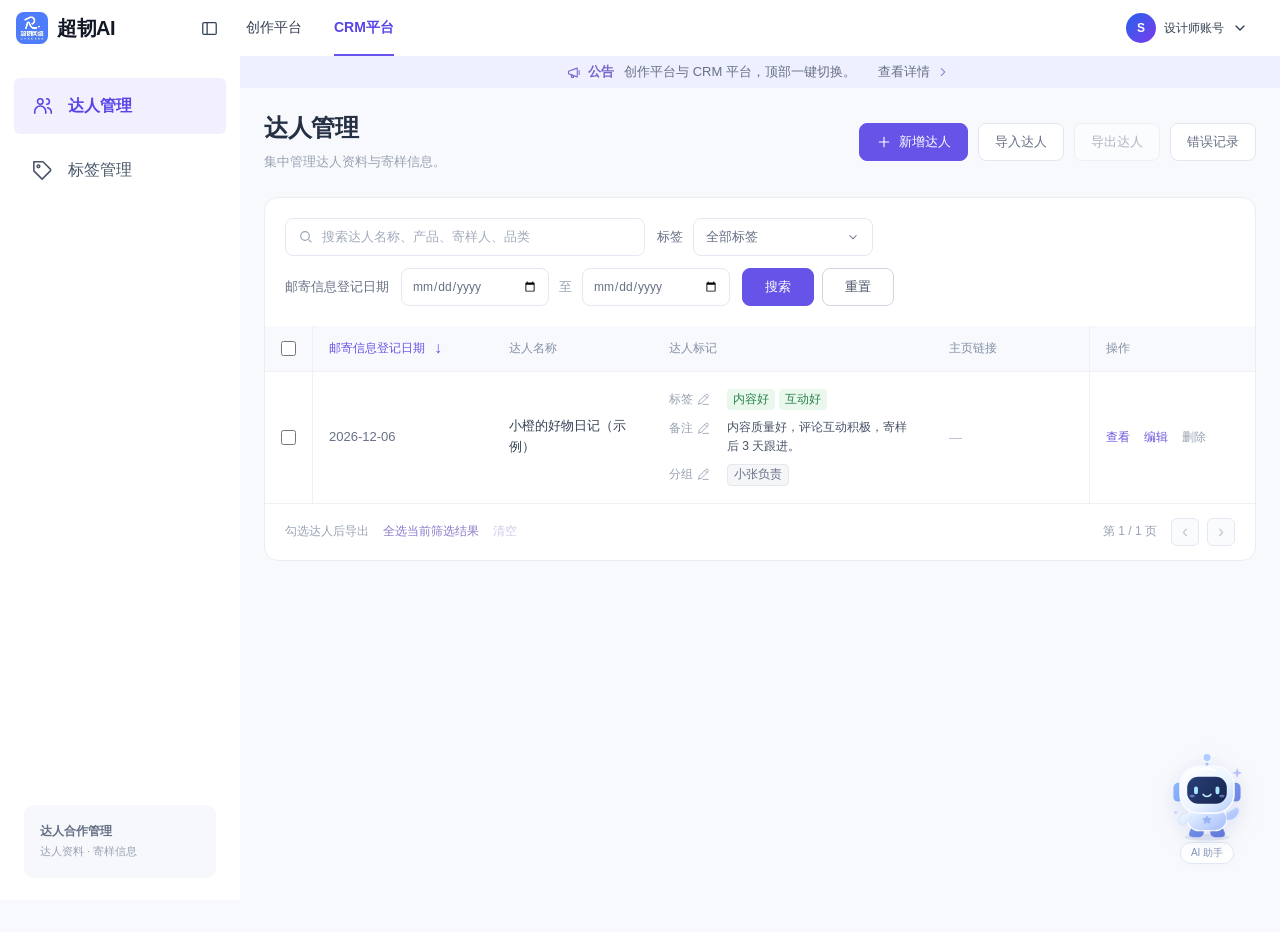
==== index.html @ 3414af30 "feat: add other category to material leaderboards" ====
<!DOCTYPE html>
<html lang="zh-CN">
<head>
  <meta charset="UTF-8" />
  <meta name="viewport" content="width=device-width, initial-scale=1.0" />
  <title>超韧AI - 静态前端演示</title>
  <link rel="stylesheet" href="./video-tools.css?v=ceed74cc23bd" />
  <link rel="stylesheet" href="./platform-preview.css?v=b4634ddb8f99" />
  <style>
    /* =========================
       超韧AI Demo 样式总览
       - 使用 CSS 变量集中管理主题色、间距和阴影
       - 页面采用左侧导航 + 顶部栏 + 内容区的 B 端 SaaS 布局
       - 所有卡片、弹窗、抽屉、表单控件均为原生 HTML/CSS 实现
    ========================= */
    :root {
      --bg: #f7f9ff;
      --panel: #ffffff;
      --panel-soft: #fbfcff;
      --line: #e8ecf5;
      --line-strong: #dbe2f0;
      --text: #111827;
      --muted: #667085;
      --weak: #98a2b3;
      --primary: #4f46e5;
      --primary-2: #7c3aed;
      --primary-3: #2563eb;
      --primary-soft: #eef2ff;
      --primary-wash: #f4f0ff;
      --green: #18a058;
      --green-soft: #eafaf2;
      --orange: #f59e0b;
      --orange-soft: #fff7e8;
      --red: #ef4444;
      --blue-soft: #eff6ff;
      --shadow-sm: 0 6px 18px rgba(16, 24, 40, 0.06);
      --shadow-md: 0 16px 40px rgba(31, 41, 55, 0.12);
      --shadow-lg: 0 24px 70px rgba(15, 23, 42, 0.2);
      --radius-sm: 8px;
      --radius-md: 12px;
      --radius-lg: 16px;
      --sidebar: 260px;
      --topbar: 72px;
    }

    * {
      box-sizing: border-box;
    }

    [hidden] {
      display: none !important;
    }

    html {
      min-height: 100%;
      background: var(--bg);
    }

    body {
      min-height: 100vh;
      margin: 0;
      color: var(--text);
      font-family: -apple-system, BlinkMacSystemFont, "Segoe UI", "PingFang SC", "Hiragino Sans GB", "Microsoft YaHei", Arial, sans-serif;
      letter-spacing: 0;
      background:
        radial-gradient(circle at 38% -10%, rgba(79, 70, 229, 0.12), transparent 28rem),
        radial-gradient(circle at 82% 10%, rgba(37, 99, 235, 0.08), transparent 26rem),
        var(--bg);
    }

    button,
    input,
    textarea,
    select {
      font: inherit;
    }

    button {
      cursor: pointer;
    }

    .app-shell {
      display: grid;
      min-height: 100vh;
      grid-template-columns: var(--sidebar) 1fr;
    }

    /* =========================
       左侧导航
    ========================= */
    .sidebar {
      position: sticky;
      top: 0;
      display: flex;
      flex-direction: column;
      height: 100vh;
      padding: 0 16px 18px;
      border-right: 0;
      background: rgba(255, 255, 255, 0.96);
      backdrop-filter: blur(20px);
      box-shadow: 8px 0 28px rgba(16, 24, 40, 0.025);
      z-index: 20;
    }

    .brand {
      display: flex;
      align-items: center;
      gap: 14px;
      min-height: 88px;
      margin: 0 8px 20px;
      font-size: 28px;
      font-weight: 900;
      color: #121826;
      letter-spacing: -0.5px;
    }

    .brand-mark {
      width: 52px;
      height: 52px;
      flex: 0 0 auto;
      border-radius: 14px;
      object-fit: cover;
      box-shadow: 0 10px 22px rgba(79, 70, 229, 0.22);
    }

    .nav {
      display: grid;
      min-height: 0;
      flex: 1 1 auto;
      align-content: start;
      gap: 8px;
      overflow-y: hidden;
      scrollbar-width: none;
    }

    .nav::-webkit-scrollbar { display: none; }

    .sidebar.settings-expanded .nav { overflow-y: auto; }

    .nav-btn {
      display: flex;
      align-items: center;
      gap: 14px;
      width: 100%;
      min-height: 60px;
      padding: 0 20px;
      border: 0;
      border-radius: 12px;
      color: #253044;
      background: transparent;
      text-align: left;
      font-size: 17px;
      font-weight: 750;
      transition: 0.18s ease;
      outline: 0;
    }

    .nav-btn:focus-visible { box-shadow: inset 4px 0 0 var(--primary), 0 0 0 3px rgba(79, 70, 229, 0.12); }

    .nav-btn:hover {
      color: var(--primary);
      background: rgba(79, 70, 229, 0.07);
    }

    .nav-btn.active {
      color: var(--primary);
      background: linear-gradient(90deg, rgba(79, 70, 229, 0.13), rgba(124, 58, 237, 0.07));
      box-shadow: inset 4px 0 0 var(--primary);
    }

    .nav-icon {
      display: grid;
      width: 26px;
      height: 26px;
      flex: 0 0 auto;
      place-items: center;
      color: currentColor;
    }

    .nav-group {
      display: grid;
      gap: 4px;
    }

    .nav-caret {
      margin-left: auto;
      color: currentColor;
      font-size: 17px;
      transition: transform 0.18s ease;
    }

    .settings-nav-group:not(.open) .nav-caret { transform: rotate(180deg); }

    .sidebar-subnav {
      display: grid;
      gap: 3px;
      max-height: 0;
      padding: 0;
      overflow: hidden;
      opacity: 0;
      transition: max-height 0.22s ease, padding 0.22s ease, opacity 0.18s ease;
    }

    .settings-nav-group.open .sidebar-subnav {
      max-height: 280px;
      padding: 2px 0 4px;
      opacity: 1;
    }

    .sidebar-subnav-btn {
      width: 100%;
      min-height: 48px;
      padding: 0 18px 0 54px;
      border: 0;
      border-radius: 10px;
      color: #344054;
      background: transparent;
      font-size: 15px;
      font-weight: 750;
      text-align: left;
      cursor: pointer;
      transition: color 0.16s ease, background 0.16s ease;
    }

    .sidebar-subnav-btn:hover,
    .sidebar-subnav-btn.active {
      color: #5b4cf0;
      background: linear-gradient(90deg, rgba(79, 70, 229, 0.09), rgba(124, 58, 237, 0.05));
    }

    .sidebar-promo {
      position: relative;
      width: 100%;
      aspect-ratio: 1363 / 1154;
      min-height: 0;
      margin-top: auto;
      margin-bottom: 18px;
      overflow: hidden;
      padding: 0;
      border: 1px solid #e1e5f0;
      border-radius: 18px;
      background: #fff;
      box-shadow: 0 16px 38px rgba(79, 70, 229, 0.1);
    }

    .sidebar-promo img {
      display: block;
      width: 100%;
      height: 100%;
      object-fit: contain;
      object-position: center;
      image-rendering: -webkit-optimize-contrast;
      transform: translateZ(0);
    }

    @media (max-height: 860px) and (min-width: 941px) {
      .sidebar.settings-expanded .sidebar-promo { display: none; }
    }

    .sidebar-promo-title {
      position: relative;
      z-index: 2;
      display: flex;
      align-items: center;
      gap: 9px;
      color: #1d2939;
      font-size: 15px;
    }

    .sidebar-promo-title span {
      color: var(--primary);
      font-size: 20px;
    }

    .sidebar-promo p {
      position: relative;
      z-index: 2;
      margin: 8px 0 0;
      color: #667085;
      font-size: 12px;
    }

    .sidebar-promo-wave,
    .sidebar-promo-wave::before {
      position: absolute;
      left: -18px;
      right: -30px;
      bottom: -34px;
      height: 86px;
      content: "";
      border-radius: 50% 45% 0 0;
      background: linear-gradient(125deg, rgba(124, 58, 237, 0.2), rgba(96, 165, 250, 0.08));
      transform: rotate(-5deg);
    }

    .sidebar-promo-wave::before {
      left: 24px;
      right: -18px;
      bottom: 18px;
      height: 58px;
      background: linear-gradient(125deg, rgba(167, 139, 250, 0.14), rgba(79, 70, 229, 0.04));
      transform: rotate(9deg);
    }

    /* =========================
       顶部栏与全局布局
    ========================= */
    .main {
      min-width: 0;
    }

    .topbar {
      position: sticky;
      top: 0;
      display: flex;
      height: var(--topbar);
      align-items: center;
      justify-content: space-between;
      gap: 20px;
      padding: 0 30px;
      border-bottom: 0;
      background: rgba(255, 255, 255, 0.92);
      backdrop-filter: blur(18px);
      z-index: 15;
    }

    .top-actions {
      display: flex;
      align-items: center;
      gap: 16px;
    }

    .topbar-context {
      display: grid;
      gap: 3px;
    }

    .topbar-context strong {
      color: #101828;
      font-size: 16px;
      font-weight: 850;
    }

    .topbar-context small {
      color: #98a2b3;
      font-size: 12px;
    }

    .icon-btn {
      display: grid;
      width: 40px;
      height: 40px;
      place-items: center;
      border: 1px solid var(--line);
      border-radius: var(--radius-sm);
      color: #344054;
      background: #fff;
      box-shadow: 0 4px 14px rgba(16, 24, 40, 0.04);
    }

    .avatar {
      display: grid;
      width: 42px;
      height: 42px;
      place-items: center;
      border-radius: 50%;
      color: #fff;
      font-weight: 800;
      background: linear-gradient(135deg, var(--primary-3), var(--primary-2));
    }

    .avatar img { width: 100%; height: 100%; border-radius: inherit; object-fit: cover; }

    .user {
      display: flex;
      align-items: center;
      gap: 10px;
      font-weight: 700;
    }

    .user-menu-wrap { position: relative; }

    .user-trigger {
      padding: 4px 8px 4px 4px;
      border: 0;
      border-radius: 12px;
      color: #344054;
      background: transparent;
    }

    .user-trigger:hover,
    .user-trigger[aria-expanded="true"] { background: #f2f4f8; }

    .user-trigger .avatar { font-size: 14px; }

    .user-caret { transition: transform .18s ease; }
    .user-trigger[aria-expanded="true"] .user-caret { transform: rotate(180deg); }

    .user-dropdown {
      position: absolute;
      top: calc(100% + 10px);
      right: 0;
      display: none;
      width: 168px;
      padding: 8px;
      border: 1px solid var(--line);
      border-radius: 12px;
      background: #fff;
      box-shadow: 0 18px 46px rgba(16, 24, 40, .16);
      z-index: 40;
    }

    .user-dropdown.show { display: grid; }

    .user-menu-item {
      display: flex;
      min-height: 40px;
      align-items: center;
      gap: 10px;
      padding: 0 12px;
      border: 0;
      border-radius: 8px;
      color: #344054;
      background: transparent;
      text-align: left;
    }

    .user-menu-item:hover { background: #f5f7fb; }
    .user-menu-item.danger { color: #dc2626; }
    .user-menu-divider { height: 1px; margin: 5px 4px; background: var(--line); }

    .profile-head {
      display: flex;
      align-items: center;
      gap: 16px;
      margin: 22px 0 28px;
      padding: 18px;
      border-radius: 14px;
      background: linear-gradient(135deg, #eef2ff, #f8f5ff);
    }

    .profile-avatar {
      position: relative;
      display: grid;
      width: 68px;
      height: 68px;
      flex: 0 0 auto;
      place-items: center;
      overflow: hidden;
      border-radius: 50%;
      color: #fff;
      background: linear-gradient(135deg, var(--primary-3), var(--primary-2));
      font-size: 22px;
      font-weight: 800;
    }

    .profile-avatar img { width: 100%; height: 100%; object-fit: cover; }
    .profile-head strong { display: block; margin-bottom: 6px; font-size: 18px; }
    .profile-head span { color: var(--muted); font-size: 13px; }

    .profile-section { margin-top: 28px; }
    .profile-section-title { margin: 0 0 14px; font-size: 15px; }
    .profile-form { display: grid; gap: 18px; }
    .profile-field { display: grid; gap: 8px; }
    .profile-field span { color: #344054; font-size: 13px; font-weight: 750; }
    .profile-field input,
    .profile-field select { width: 100%; height: 42px; padding: 0 12px; border: 1px solid var(--line-strong); border-radius: 9px; outline: 0; background: #fff; color: var(--text); font: inherit; }
    .profile-field input:focus,
    .profile-field select:focus { border-color: var(--primary); box-shadow: 0 0 0 3px rgba(79, 70, 229, .1); }
    .profile-field input[readonly] { color: #667085; background: #f6f7f9; cursor: default; }
    .profile-actions { display: flex; gap: 10px; margin-top: 22px; }
    .profile-actions .btn { flex: 1; }

    .security-row {
      display: flex;
      align-items: center;
      justify-content: space-between;
      gap: 16px;
      padding: 14px 0;
      border-top: 1px solid var(--line);
    }

    .security-row strong { display: block; margin-bottom: 4px; font-size: 14px; }
    .security-row span { color: var(--muted); font-size: 12px; }

    .password-form { display: grid; gap: 16px; }
    .password-error { min-height: 18px; margin: 0; color: #dc2626; font-size: 13px; }

    .confirm-copy { margin: 4px 0 0; color: #475467; line-height: 1.7; }

    .account-settings-modal {
      display: grid;
      width: min(760px, 100%);
      min-height: 500px;
      grid-template-columns: 190px minmax(0, 1fr);
      overflow: hidden;
      border-radius: 18px;
      background: #fff;
      box-shadow: var(--shadow-lg);
      animation: popIn .2s ease;
    }

    .account-settings-side {
      padding: 26px 16px;
      border-right: 1px solid var(--line);
      background: #f8f9fc;
    }

    .account-settings-side h2 { margin: 0 10px 24px; font-size: 20px; }

    .account-tab {
      display: flex;
      width: 100%;
      min-height: 44px;
      align-items: center;
      gap: 10px;
      padding: 0 12px;
      border: 0;
      border-radius: 9px;
      color: #475467;
      background: transparent;
      font-weight: 750;
      text-align: left;
    }

    .account-tab + .account-tab { margin-top: 6px; }
    .account-tab:hover { background: #eef1f7; }
    .account-tab.active { color: var(--primary); background: var(--primary-soft); }

    .account-settings-main { min-width: 0; padding: 28px 32px 30px; }
    .account-settings-head { display: flex; align-items: center; justify-content: space-between; gap: 16px; margin-bottom: 26px; }
    .account-settings-head h3 { margin: 0; font-size: 20px; }
    .account-panel { display: none; }
    .account-panel.active { display: block; }
    .account-form { display: grid; max-width: 430px; gap: 20px; }
    .account-form-actions { display: flex; justify-content: flex-end; gap: 10px; margin-top: 30px; }
    .password-success { display: grid; min-height: 280px; place-items: center; text-align: center; }
    .password-success-icon { display: grid; width: 58px; height: 58px; margin: 0 auto 18px; place-items: center; border-radius: 50%; color: #fff; background: #16a34a; font-size: 26px; }
    .password-success h4 { margin: 0 0 10px; font-size: 20px; }
    .password-success p { margin: 0 0 22px; color: var(--muted); }

    @media (max-width: 680px) {
      .account-settings-modal { min-height: 0; grid-template-columns: 1fr; }
      .account-settings-side { display: flex; gap: 8px; padding: 18px 20px; border-right: 0; border-bottom: 1px solid var(--line); }
      .account-settings-side h2 { display: none; }
      .account-tab { justify-content: center; }
      .account-tab + .account-tab { margin-top: 0; }
      .account-settings-main { padding: 24px 20px; }
    }

    .content {
      width: 100%;
      max-width: none;
      margin: 0;
      padding: 24px 28px 32px;
    }

    .page {
      display: none;
      animation: fadeIn 0.22s ease;
    }

    .page.active {
      display: block;
    }

    @keyframes fadeIn {
      from { opacity: 0; transform: translateY(4px); }
      to { opacity: 1; transform: translateY(0); }
    }

    .page-head {
      display: flex;
      align-items: flex-start;
      justify-content: space-between;
      gap: 16px;
      margin-bottom: 16px;
    }

    .page-title {
      margin: 0;
      font-size: 24px;
      font-weight: 850;
      color: #101828;
    }

    .page-desc {
      margin: 8px 0 0;
      color: var(--muted);
      font-size: 14px;
    }

    .toolbar {
      display: flex;
      flex-wrap: wrap;
      align-items: center;
      gap: 12px;
    }

    .agent-head {
      margin-bottom: 20px;
      padding: 22px 28px;
      border: 1px solid #e3e7f0;
      border-radius: 16px;
      background: #fff;
      box-shadow: 0 10px 28px rgba(16, 24, 40, 0.045);
    }

    #page-workflows { padding: 18px 22px 32px; }

    .content.ai-apps-content { padding: 0; }
    #page-ai-apps { padding: 0; background: #fff; }
    .ai-app-workspace { display: grid; grid-template-columns: 182px minmax(300px, 380px) minmax(260px, 1fr); min-height: calc(100vh - var(--topbar)); }
    .ai-app-directory { position: sticky; top: var(--topbar); height: calc(100vh - var(--topbar)); padding: 16px 12px 24px; border-right: 1px solid var(--line); overflow-y: auto; scrollbar-width: thin; scrollbar-color: #e2e5ed transparent; }
    .ai-app-directory-search { display: flex; align-items: center; gap: 6px; padding: 0 10px; min-height: 34px; margin-bottom: 16px; border: 1px solid var(--line); border-radius: 7px; color: var(--weak); background: #fff; }
    .ai-app-directory-search input { width: 100%; min-width: 0; border: 0; outline: 0; background: transparent; color: var(--text); font-size: 12px; }
    .ai-app-directory-search:focus-within { border-color: var(--primary); }
    .ai-app-group + .ai-app-group { margin-top: 14px; }
    .ai-app-group h2 { margin: 0 0 5px; padding: 0 12px; color: #98a2b3; font-size: 12px; line-height: 26px; font-weight: 500; }
    .ai-app-item { display: flex; align-items: center; gap: 9px; width: 100%; min-height: 39px; padding: 9px 11px; border: 0; border-radius: 7px; background: transparent; color: #475467; font-size: 13px; text-align: left; cursor: pointer; }
    .ai-app-item svg { flex: 0 0 auto; width: 18px; height: 18px; }
    .ai-app-item:hover { color: var(--primary); background: #f8f7ff; }
    .ai-app-item.active { color: var(--primary); background: var(--primary-soft); font-weight: 750; }
    .ai-app-item:focus-visible { outline: 2px solid var(--primary); outline-offset: -2px; }
    .ai-app-directory-empty { padding: 12px; color: var(--muted); font-size: 12px; line-height: 1.7; }
    .ai-app-editor { padding: 22px 20px 28px; border-right: 1px solid var(--line); min-width: 0; }
    .ai-app-editor-header { display: flex; align-items: center; justify-content: space-between; gap: 12px; margin-bottom: 10px; }
    .ai-app-editor-name { display: flex; align-items: center; gap: 9px; min-width: 0; }
    .ai-app-editor-name svg { width: 20px; height: 20px; color: var(--primary); flex-shrink: 0; }
    .ai-app-editor-name h2 { margin: 0; color: #344054; font-size: 16px; font-weight: 750; }
    .ai-app-editor-kind { flex-shrink: 0; color: var(--primary); font-size: 11px; }
    .ai-app-editor-description { margin: 0 0 22px; color: var(--muted); font-size: 12px; line-height: 1.7; }
    .ai-app-input-panel { margin-bottom: 14px; border-radius: 9px; background: #f4f6fa; overflow: hidden; }
    .ai-app-input-panel h3 { margin: 0; padding: 12px 14px; border-bottom: 1px solid #fff; color: #475467; font-size: 13px; font-weight: 700; }
    .ai-app-input-panel-body { padding: 14px; }
    .ai-app-input-label { display: block; margin-bottom: 10px; color: #667085; font-size: 12px; }
    .ai-app-upload { display: grid; align-content: center; justify-items: center; gap: 8px; width: 100%; min-height: 172px; padding: 16px; border: 1px dashed #d5dbe6; border-radius: 6px; color: #667085; background: #fff; cursor: pointer; }
    .ai-app-upload:hover, .ai-app-upload.drag-over { border-color: var(--primary); color: var(--primary); background: #faf9ff; }
    .ai-app-upload svg { width: 28px; height: 28px; color: #a1a9b9; }
    .ai-app-upload strong { font-size: 13px; font-weight: 600; }
    .ai-app-upload small { color: var(--weak); font-size: 11px; }
    .ai-app-media { position: relative; display: grid; place-items: center; min-height: 172px; border-radius: 6px; background: #fff; overflow: hidden; }
    .ai-app-media img, .ai-app-media video { display: block; max-width: 100%; width: 100%; height: 210px; object-fit: contain; }
    .ai-app-media audio { width: calc(100% - 24px); margin: 26px 12px; }
    .ai-app-media-remove { position: absolute; top: 7px; right: 7px; display: grid; place-items: center; width: 24px; height: 24px; border: 0; border-radius: 50%; background: rgba(16,24,40,.55); color: #fff; font-size: 17px; cursor: pointer; }
    .ai-app-file-caption { display: flex; align-items: center; justify-content: space-between; gap: 8px; margin: 9px 0 0; color: var(--muted); font-size: 11px; }
    .ai-app-file-caption span { min-width: 0; overflow: hidden; text-overflow: ellipsis; white-space: nowrap; }
    .ai-app-file-caption button { flex-shrink: 0; padding: 0; border: 0; color: var(--primary); background: transparent; font-size: 11px; cursor: pointer; }
    .ai-app-field + .ai-app-field { margin-top: 16px; }
    .ai-app-field-label { display: block; margin-bottom: 9px; color: #667085; font-size: 12px; }
    .ai-app-field select, .ai-app-field textarea { width: 100%; min-width: 0; padding: 10px 11px; border: 1px solid #e1e6ef; border-radius: 6px; background: #fff; color: #344054; font: inherit; font-size: 12px; }
    .ai-app-field textarea { min-height: 108px; resize: vertical; line-height: 1.7; }
    .ai-app-field select:focus, .ai-app-field textarea:focus { outline: 2px solid #e4e0ff; border-color: var(--primary); }
    .ai-app-range { display: flex; align-items: center; gap: 12px; }
    .ai-app-range input[type="range"] { flex: 1; min-width: 0; accent-color: var(--primary); }
    .ai-app-range output { min-width: 48px; padding: 6px 7px; border-radius: 5px; background: #fff; color: #667085; font-size: 12px; text-align: center; }
    .ai-app-generate { display: flex; align-items: center; justify-content: center; gap: 9px; width: 100%; min-height: 44px; margin-top: 18px; border: 0; border-radius: 6px; color: #fff; background: linear-gradient(105deg, #4f46e5, #437de8); font-size: 14px; font-weight: 750; }
    .ai-app-generate:disabled { cursor: not-allowed; }
    .ai-app-generation-note { margin: 10px 0 0; color: var(--weak); font-size: 11px; line-height: 1.6; text-align: center; }
    .ai-app-results { min-width: 0; padding: 22px 24px; }
    .ai-app-results-toolbar { display: flex; align-items: center; justify-content: space-between; gap: 12px; }
    .ai-app-results-toolbar h2 { margin: 0; color: #475467; font-size: 14px; font-weight: 600; }
    .ai-app-results-toolbar select { min-height: 34px; padding: 0 10px; border: 0; border-radius: 6px; color: #667085; background: #f4f6fa; font-size: 12px; }
    .ai-app-results-empty { display: grid; justify-items: center; align-content: start; gap: 16px; min-height: 340px; padding-top: 100px; color: #98a2b3; text-align: center; }
    .ai-app-results-empty svg { width: 76px; height: 76px; }
    .ai-app-results-empty strong { font-size: 13px; font-weight: 500; }
    .ai-app-results-empty p { max-width: 230px; margin: -6px 0 0; color: #b0b7c3; font-size: 12px; line-height: 1.7; }
    @media (max-width: 1200px) {
      .ai-app-workspace { grid-template-columns: 166px minmax(290px, 340px) minmax(200px, 1fr); }
      .ai-app-editor { padding: 20px 16px; }
      .ai-app-results { padding: 20px 16px; }
    }
    @media (max-width: 1050px) {
      .ai-app-workspace { grid-template-columns: 166px minmax(0, 1fr); }
      .ai-app-editor { border-right: 0; }
      .ai-app-results { grid-column: 2; border-top: 1px solid var(--line); }
      .ai-app-directory { grid-row: 1 / 3; }
      .ai-app-results-empty { min-height: 250px; padding-top: 50px; }
    }
    @media (max-width: 640px) {
      .ai-app-workspace { grid-template-columns: 130px minmax(0, 1fr); min-height: calc(100vh - 56px); }
      .ai-app-directory { top: 56px; height: calc(100dvh - 120px); padding: 12px 6px; }
      .ai-app-directory-search { padding: 0 7px; }
      .ai-app-group h2 { padding: 0 9px; }
      .ai-app-item { gap: 6px; padding: 9px 8px; font-size: 12px; }
      .ai-app-item svg { width: 16px; height: 16px; }
      .ai-app-editor, .ai-app-results { padding: 16px 12px; }
      .ai-app-editor-header { align-items: flex-start; }
      .ai-app-editor-name { gap: 6px; }
      .ai-app-editor-name h2 { font-size: 14px; }
      .ai-app-editor-kind { display: none; }
      .ai-app-input-panel-body { padding: 10px; }
      .ai-app-media img, .ai-app-media video { height: 160px; }
      .ai-app-upload { min-height: 145px; padding: 12px 8px; text-align: center; }
      .ai-app-results-toolbar { align-items: flex-start; flex-wrap: wrap; }
    }

    .agent-page-header {
      display: flex;
      align-items: flex-start;
      justify-content: space-between;
      gap: 24px;
      margin-bottom: 24px;
    }

    .agent-page-header h1 {
      margin: 0;
      color: #101828;
      font-size: 28px;
      line-height: 1.2;
      font-weight: 900;
      letter-spacing: -0.5px;
    }

    .agent-page-header p {
      margin: 9px 0 0;
      color: #667085;
      font-size: 15px;
      line-height: 1.55;
    }

    .agent-create-btn {
      min-height: 48px;
      padding: 0 22px;
      border-radius: 10px;
      font-size: 14px;
    }

    .agent-title-row {
      display: flex;
      align-items: center;
      justify-content: space-between;
      gap: 16px;
    }

    .agent-control-row {
      display: flex;
      flex-wrap: nowrap;
      align-items: center;
      justify-content: flex-start;
      gap: 16px;
      min-height: 54px;
    }

    .agent-filter-group {
      display: flex;
      flex-wrap: nowrap;
      align-items: center;
      gap: 18px;
    }

    .agent-filter-item {
      display: flex;
      align-items: center;
      gap: 8px;
      color: #344054;
      font-size: 13px;
      font-weight: 800;
      white-space: nowrap;
    }

    .agent-control-actions {
      display: flex;
      flex: 0 1 auto;
      align-items: center;
      justify-content: flex-start;
      gap: 10px;
      min-width: 0;
    }

    .agent-search {
      position: relative;
      width: min(320px, 100%);
    }

    .agent-search svg {
      position: absolute;
      left: 12px;
      top: 50%;
      color: var(--weak);
      transform: translateY(-50%);
      pointer-events: none;
    }

    .agent-search .field {
      padding-left: 40px;
    }

    .agent-control-actions > .btn { min-height: 42px; }

    .agent-search-button {
      flex: 0 0 auto;
      min-width: 78px;
      color: var(--primary);
      border-color: #d9d6fe;
      background: #f7f5ff;
      box-shadow: none;
      white-space: nowrap;
    }

    .agent-filter-select {
      width: 172px;
      height: 44px;
      padding: 0 36px 0 12px;
      border: 1px solid var(--line-strong);
      border-radius: 10px;
      color: #344054;
      background: #fff;
      font-size: 13px;
      font-weight: 700;
      outline: 0;
    }

    .btn {
      display: inline-flex;
      align-items: center;
      justify-content: center;
      gap: 8px;
      min-height: 38px;
      padding: 0 14px;
      border: 1px solid var(--line-strong);
      border-radius: var(--radius-sm);
      color: #253044;
      background: #fff;
      font-weight: 750;
      box-shadow: 0 4px 14px rgba(16, 24, 40, 0.04);
      transition: 0.18s ease;
    }

    .btn:hover {
      transform: translateY(-1px);
      box-shadow: var(--shadow-sm);
    }

    .btn-primary {
      border-color: transparent;
      color: #fff;
      background: linear-gradient(135deg, var(--primary-3), var(--primary-2));
      box-shadow: 0 10px 22px rgba(79, 70, 229, 0.25);
    }

    .generate-strong {
      min-height: 48px;
      border-radius: 14px;
      color: #b7ff3d;
      background: #060a24;
      box-shadow: 0 14px 28px rgba(6, 10, 36, 0.22);
    }

    .btn-ghost {
      color: var(--primary);
      border-color: rgba(79, 70, 229, 0.28);
      background: #fff;
    }

    .btn-soft {
      color: var(--primary);
      border-color: transparent;
      background: var(--primary-soft);
    }

    .btn-danger {
      color: var(--red);
      border-color: #fee2e2;
      background: #fff7f7;
    }

    .field,
    .select,
    .textarea {
      width: 100%;
      border: 1px solid var(--line-strong);
      border-radius: var(--radius-sm);
      color: #1f2937;
      background: #fff;
      outline: 0;
      transition: 0.18s ease;
    }

    .field,
    .select {
      height: 42px;
      padding: 0 12px;
    }

    .textarea {
      min-height: 118px;
      padding: 13px 14px;
      resize: vertical;
      line-height: 1.6;
    }

    .field:focus,
    .select:focus,
    .textarea:focus {
      border-color: rgba(79, 70, 229, 0.65);
      box-shadow: 0 0 0 4px rgba(79, 70, 229, 0.1);
    }

    .label {
      display: block;
      margin-bottom: 8px;
      color: #344054;
      font-size: 14px;
      font-weight: 760;
    }

    .hint {
      color: var(--weak);
      font-size: 12px;
    }

    .section-card {
      border: 1px solid var(--line);
      border-radius: var(--radius-md);
      background: rgba(255, 255, 255, 0.88);
      box-shadow: var(--shadow-sm);
    }

    /* =========================
       灵感
    ========================= */
    #page-home {
      min-height: calc(100vh - var(--topbar) - 56px);
      margin-left: -4px;
    }

    .inspiration-page { max-width: none; margin: 0; }
    .inspiration-toolbar { position: relative; display: flex; align-items: center; gap: 8px; min-height: 54px; margin: -8px 0 0; padding: 7px 0; background: transparent; z-index: 8; }
    .inspiration-filter-tab { display: inline-flex; height: 40px; align-items: center; padding: 0 14px; border: 0; border-radius: 8px; color: #667085; background: transparent; outline: 0; font-size: 14px; font-weight: 650; white-space: nowrap; }
    .inspiration-filter-tab:hover,
    .inspiration-filter-tab.active,
    .inspiration-category-trigger[aria-expanded="true"] { color: #182230; background: #e9eaec; }
    .inspiration-filter-tab:focus-visible { box-shadow: 0 0 0 2px rgba(102, 112, 133, .18); }
    .inspiration-dropdown-trigger { gap: 8px; }
    .inspiration-dropdown-trigger::after { width: 7px; height: 7px; margin-top: -4px; border-right: 1.5px solid currentColor; border-bottom: 1.5px solid currentColor; content: ""; transform: rotate(45deg); transition: transform .16s ease; }
    .inspiration-dropdown-trigger[aria-expanded="true"]::after { margin-top: 4px; transform: rotate(225deg); }
    .inspiration-media-switch { position: relative; display: grid; grid-template-columns: repeat(2, 58px); height: 38px; padding: 3px; border: 1px solid #e0e4ea; border-radius: 9px; background: #f0f2f5; }
    .inspiration-media-switch::before { position: absolute; top: 3px; left: 3px; width: 58px; height: 30px; border-radius: 6px; background: #fff; box-shadow: 0 1px 4px rgba(16, 24, 40, .12); content: ""; transition: transform .2s ease; }
    .inspiration-media-switch[data-kind="video"]::before { transform: translateX(58px); }
    .inspiration-media-option { position: relative; z-index: 1; display: grid; min-width: 58px; place-items: center; padding: 0 12px; border: 0; border-radius: 6px; color: #7b8493; background: transparent; font-size: 13px; font-weight: 650; cursor: pointer; transition: color .16s ease; }
    .inspiration-media-option:hover { color: #344054; }
    .inspiration-media-option.active { color: #182230; }
    .inspiration-media-option:focus-visible { outline: 2px solid rgba(102, 112, 133, .3); outline-offset: -2px; }
    .inspiration-search { position: relative; width: min(312px, 32vw); margin-left: 14px; }
    .inspiration-search::before { position: absolute; top: 12px; left: 13px; width: 10px; height: 10px; border: 1.5px solid #8b95a7; border-radius: 50%; content: ""; pointer-events: none; }
    .inspiration-search::after { position: absolute; top: 22px; left: 23px; width: 6px; height: 1.5px; background: #8b95a7; content: ""; pointer-events: none; transform: rotate(45deg); transform-origin: left center; }
    .inspiration-search input { width: 100%; height: 38px; padding: 0 38px; border: 1px solid #dfe4eb; border-radius: 7px; color: #344054; background: #fff; outline: 0; font-size: 13px; }
    .inspiration-search input:focus { border-color: #a8b0bd; box-shadow: 0 0 0 3px rgba(52, 64, 84, .07); }
    .inspiration-search-clear { position: absolute; top: 7px; right: 7px; display: none; width: 24px; height: 24px; place-items: center; border: 0; border-radius: 5px; color: #7a8495; background: #f1f3f6; font-size: 16px; line-height: 1; }
    .inspiration-search.has-value .inspiration-search-clear { display: grid; }

    .inspiration-category-panel { display: none; margin: 0 0 14px; padding: 12px 0 14px; border-bottom: 1px solid #e5e8ee; }
    .inspiration-category-panel.open { display: block; animation: inspiration-panel-in .18s ease; }
    @keyframes inspiration-panel-in { from { opacity: 0; transform: translateY(-4px); } to { opacity: 1; transform: translateY(0); } }
    .inspiration-category-list { display: flex; flex-wrap: wrap; gap: 10px; }
    .inspiration-category-item { display: grid; width: 92px; min-height: 88px; place-items: center; align-content: center; gap: 7px; padding: 8px 5px; border: 1px solid transparent; border-radius: 7px; color: #667085; background: transparent; font-size: 12px; }
    .inspiration-category-item:hover { color: #344054; background: #f0f2f5; }
    .inspiration-category-item.active { color: #182230; border-color: #d9dee7; background: #fff; box-shadow: 0 5px 15px rgba(16, 24, 40, .06); font-weight: 760; }
    .inspiration-category-logo { display: block; width: 46px; height: 46px; overflow: hidden; border: 1px solid rgba(16, 24, 40, .08); border-radius: 50%; background: #eef1f4; object-fit: cover; }
    .inspiration-category-logo.all { position: relative; display: grid; grid-template-columns: repeat(2, 1fr); gap: 2px; padding: 8px; background: #fff; }
    .inspiration-category-logo.all i { display: block; border-radius: 3px; }
    .inspiration-category-logo.all i:nth-child(1) { background: #8ddcc5; }
    .inspiration-category-logo.all i:nth-child(2) { background: #ffca6d; }
    .inspiration-category-logo.all i:nth-child(3) { background: #8fb7f4; }
    .inspiration-category-logo.all i:nth-child(4) { background: #ef9baa; }

    .inspiration-waterfall { columns: 5 220px; column-gap: 12px; }
    .inspiration-card { position: relative; break-inside: avoid; overflow: hidden; margin: 0 0 12px; border-radius: 7px; background: #e9edf2; }
    .inspiration-card img { display: block; width: 100%; aspect-ratio: var(--inspiration-ratio, 4 / 5); object-fit: cover; transition: transform .24s ease; }
    .inspiration-card:hover img { transform: scale(1.018); }
    .inspiration-card-overlay { position: absolute; inset: auto 0 0; display: flex; min-height: 84px; align-items: flex-end; justify-content: space-between; gap: 10px; padding: 28px 11px 10px; color: #fff; background: linear-gradient(180deg, transparent, rgba(10, 15, 25, .76)); opacity: 0; transition: opacity .18s ease; pointer-events: none; }
    .inspiration-card:hover .inspiration-card-overlay,
    .inspiration-card:focus-within .inspiration-card-overlay { opacity: 1; }
    .inspiration-card-copy { min-width: 0; }
    .inspiration-card-copy strong { display: block; overflow: hidden; font-size: 12px; text-overflow: ellipsis; white-space: nowrap; }
    .inspiration-card-copy span { display: block; overflow: hidden; margin-top: 3px; color: rgba(255, 255, 255, .76); font-size: 10px; text-overflow: ellipsis; white-space: nowrap; }
    .inspiration-card-tools { position: absolute; inset: 0; z-index: 2; pointer-events: none; }
    .inspiration-card-tool { position: absolute; right: 9px; display: grid; width: 36px; height: 36px; place-items: center; padding: 0; border: 0; border-radius: 0; color: #fff; background: transparent; box-shadow: none; font-weight: 700; line-height: 1; text-shadow: 0 1px 5px rgba(16, 24, 40, .78); pointer-events: auto; transition: color .16s ease, transform .16s ease; }
    .inspiration-card-tool:hover { color: #fff; background: transparent; transform: scale(1.06); }
    .inspiration-card-download { bottom: 9px; font-size: 17px; }
    .inspiration-card-favorite { top: 9px; display: inline-flex; width: auto; min-width: 56px; gap: 4px; padding: 0 7px; font-size: 26px; }
    .inspiration-card-favorite-count { color: #fff; font-size: 9px; font-weight: 800; line-height: 1; text-shadow: 0 1px 3px rgba(16, 24, 40, .72); }
    .inspiration-card-favorite i { font-style: normal; font-weight: 400; }
    .inspiration-card-favorite:hover { color: #fff; background: transparent; }
    .inspiration-card-favorite.active { color: #ff7188; background: transparent; }
    .inspiration-empty { display: grid; min-height: 320px; place-items: center; color: #98a2b3; font-size: 13px; text-align: center; }

    @media (max-width: 940px) {
      #page-home { margin-left: 0; }
      .inspiration-waterfall { columns: 3 190px; }
    }

    @media (max-width: 640px) {
      #page-home { margin-left: 0; }
      .inspiration-toolbar { top: 0; flex-wrap: wrap; }
      .inspiration-search { width: 100%; margin-left: 0; order: 3; }
      .inspiration-category-list { display: grid; grid-template-columns: repeat(4, minmax(0, 1fr)); }
      .inspiration-category-item { width: 100%; }
      .inspiration-waterfall { columns: 2 140px; column-gap: 8px; }
      .inspiration-card { margin-bottom: 8px; }
      .inspiration-card-overlay { opacity: 1; }
    }

    .hero {
      position: relative;
      display: grid;
      min-height: 118px;
      grid-template-columns: 1fr auto;
      align-items: center;
      gap: 18px;
      overflow: hidden;
      padding: 20px 24px;
      border: 1px solid #cfe0ff;
      border-radius: var(--radius-md);
      background:
        linear-gradient(100deg, #ffffff 0%, #edf5ff 58%, #f6f2ff 100%);
      box-shadow: var(--shadow-sm);
    }

    .hero::after {
      position: absolute;
      inset: 0;
      content: "";
      background:
        linear-gradient(120deg, transparent 0 46%, rgba(37, 99, 235, 0.08) 46% 49%, transparent 49% 100%),
        radial-gradient(circle at 70% 42%, rgba(37, 99, 235, 0.22), transparent 130px);
      pointer-events: none;
    }

    .hero-copy {
      position: relative;
      z-index: 1;
    }

    .hero h1 {
      margin: 0 0 8px;
      font-size: 27px;
      line-height: 1.18;
    }

    .hero p {
      margin: 0;
      color: #344054;
      font-size: 15px;
    }

    .hero-ai {
      position: absolute;
      top: 18px;
      left: 50%;
      width: 220px;
      height: 106px;
      border-radius: 28px;
      opacity: 0.9;
      transform: translateX(-2%);
      background:
        linear-gradient(135deg, rgba(37, 99, 235, 0.18), rgba(124, 58, 237, 0.16)),
        repeating-linear-gradient(90deg, rgba(79, 70, 229, 0.14) 0 2px, transparent 2px 24px);
      box-shadow: inset 0 0 0 1px rgba(37, 99, 235, 0.12);
    }

    .hero-ai::before {
      position: absolute;
      inset: 22px 58px;
      display: grid;
      place-items: center;
      content: "AI";
      border-radius: 14px;
      color: #fff;
      font-size: 26px;
      font-weight: 900;
      background: linear-gradient(135deg, var(--primary-3), var(--primary-2));
      box-shadow: 0 18px 30px rgba(37, 99, 235, 0.22);
    }

    .stat-grid {
      display: grid;
      grid-template-columns: repeat(4, minmax(0, 1fr));
      gap: 14px;
      margin: 14px 0;
    }

    .stat-card {
      display: flex;
      align-items: center;
      gap: 14px;
      padding: 16px;
    }

    .stat-icon {
      display: grid;
      width: 48px;
      height: 48px;
      place-items: center;
      border-radius: 50%;
      color: #fff;
      background: linear-gradient(135deg, var(--primary-3), var(--primary-2));
      box-shadow: 0 12px 24px rgba(79, 70, 229, 0.24);
    }

    .stat-card:nth-child(2) .stat-icon { background: linear-gradient(135deg, #10b981, #38bdf8); }
    .stat-card:nth-child(3) .stat-icon { background: linear-gradient(135deg, #f59e0b, #fb7185); }
    .stat-card:nth-child(4) .stat-icon { background: linear-gradient(135deg, #6366f1, #8b5cf6); }

    .stat-label {
      color: var(--muted);
      font-size: 15px;
    }

    .stat-value {
      margin-top: 3px;
      font-size: 25px;
      font-weight: 850;
    }

    .home-overview {
      display: grid;
      grid-template-columns: 1fr;
      gap: 14px;
    }

    .home-panel {
      padding: 16px;
    }

    .panel-head {
      display: flex;
      align-items: center;
      justify-content: space-between;
      gap: 12px;
      margin-bottom: 12px;
    }

    .panel-title {
      margin: 0;
      font-size: 18px;
      font-weight: 850;
    }

    .quick-grid {
      display: grid;
      grid-template-columns: repeat(auto-fit, minmax(180px, 1fr));
      gap: 12px;
    }

    .quick-card {
      display: grid;
      min-height: 94px;
      align-content: center;
      justify-items: center;
      gap: 10px;
      padding: 14px;
      border: 1px solid var(--line);
      border-radius: var(--radius-md);
      background: linear-gradient(180deg, #fff, #f9fbff);
      color: #101828;
      text-align: center;
      font-weight: 800;
      transition: 0.18s ease;
    }

    .quick-card:hover {
      border-color: rgba(79, 70, 229, 0.35);
      transform: translateY(-2px);
      box-shadow: var(--shadow-sm);
    }

    .quick-icon {
      display: grid;
      width: 48px;
      height: 48px;
      place-items: center;
      border-radius: 12px;
      color: #fff;
      background: linear-gradient(135deg, #3b82f6, #8b5cf6);
    }

    .table {
      width: 100%;
      border-collapse: collapse;
      overflow: hidden;
      font-size: 14px;
    }

    .table th {
      color: var(--muted);
      background: #f8fafc;
      text-align: left;
      font-weight: 760;
    }

    .table th,
    .table td {
      padding: 14px 16px;
      border-bottom: 1px solid var(--line);
      white-space: nowrap;
    }

    .status {
      display: inline-flex;
      align-items: center;
      min-height: 26px;
      padding: 0 10px;
      border-radius: 999px;
      color: var(--green);
      background: var(--green-soft);
      font-weight: 750;
    }

    .status.warn {
      color: #c2410c;
      background: #fff3e6;
    }

    .material-mini-grid {
      display: grid;
      grid-template-columns: repeat(2, minmax(0, 1fr));
      gap: 10px;
    }

    .mini-thumb {
      position: relative;
      overflow: hidden;
      min-height: 132px;
      border-radius: var(--radius-sm);
      background: linear-gradient(135deg, #e0f2fe, #f5d0fe);
    }

    .mini-thumb::before {
      position: absolute;
      inset: 20px;
      content: "";
      border-radius: 18px;
      background: rgba(255, 255, 255, 0.68);
      box-shadow: inset 0 0 0 1px rgba(255, 255, 255, 0.9);
    }

    .mini-thumb.bag::after,
    .mini-thumb.bottle::after,
    .mini-thumb.room::after,
    .mini-thumb.cup::after {
      position: absolute;
      left: 50%;
      top: 50%;
      content: "";
      transform: translate(-50%, -45%);
      box-shadow: 0 16px 26px rgba(16, 24, 40, 0.12);
    }

    .mini-thumb.bag::after {
      width: 72px;
      height: 54px;
      border-radius: 14px 14px 18px 18px;
      background: linear-gradient(135deg, #fff7ed, #d6b48d);
      border: 4px solid rgba(146, 97, 46, 0.18);
    }

    .mini-thumb.bottle::after {
      width: 34px;
      height: 86px;
      border-radius: 16px 16px 10px 10px;
      background: linear-gradient(90deg, #fff, #fdebd2 50%, #f9fafb);
      border-top: 14px solid #c08457;
    }

    .mini-thumb.room::after {
      width: 102px;
      height: 58px;
      border-radius: 14px;
      background: linear-gradient(135deg, #f4f1ea, #d7c5ad);
    }

    .mini-thumb.cup::after {
      width: 48px;
      height: 72px;
      border-radius: 12px 12px 20px 20px;
      background: linear-gradient(135deg, #fff, #d8b58c);
    }

    .thumb-tag {
      position: absolute;
      top: 10px;
      left: 10px;
      padding: 4px 8px;
      border-radius: 999px;
      color: #fff;
      background: rgba(17, 24, 39, 0.7);
      font-size: 12px;
      font-weight: 750;
      z-index: 2;
    }

    .tips {
      display: grid;
      gap: 8px;
      color: #344054;
      line-height: 1.7;
    }

    .tips li::marker {
      color: var(--primary);
    }

    /* =========================
       Agent 列表与弹窗
    ========================= */
    .tabs {
      display: flex;
      gap: 28px;
      border-bottom: 1px solid var(--line);
      margin-bottom: 18px;
    }

    .tab {
      position: relative;
      padding: 14px 0;
      border: 0;
      color: #344054;
      background: transparent;
      font-weight: 800;
    }

    .tab.active {
      color: var(--primary);
    }

    .tab.active::after {
      position: absolute;
      left: 0;
      right: 0;
      bottom: -1px;
      height: 3px;
      content: "";
      border-radius: 999px;
      background: var(--primary);
    }

    .workflow-list {
      overflow-x: auto;
      overflow-y: hidden;
      border: 1px solid #e4e7ee;
      border-radius: 14px;
      background: #fff;
      box-shadow: 0 10px 28px rgba(16, 24, 40, 0.045);
    }

    .workflow-table-head {
      display: grid;
      grid-template-columns: minmax(210px, 1.1fr) minmax(220px, 1.5fr) 64px 124px 150px;
      align-items: center;
      gap: 16px;
      min-height: 54px;
      padding: 0 22px;
      border-bottom: 1px solid #e8ebf1;
      color: #667085;
      background: #f8f9fb;
      font-size: 13px;
      font-weight: 800;
      text-align: left;
    }

    .workflow-table-head > span { justify-self: start; }

    .workflow-table-head > :nth-child(3),
    .workflow-table-head > :nth-child(4) { justify-self: center; }

    .workflow-table-head > :nth-child(5) { justify-self: end; }

    .workflow-row {
      display: grid;
      grid-template-columns: minmax(210px, 1.1fr) minmax(220px, 1.5fr) 64px 124px 150px;
      align-items: center;
      gap: 16px;
      min-height: 88px;
      padding: 16px 22px;
      border-bottom: 1px solid #edf0f4;
      cursor: pointer;
      transition: background 0.16s ease, box-shadow 0.16s ease;
    }

    .workflow-row:hover {
      background: #fafaff;
      box-shadow: inset 4px 0 0 #7567f5;
    }

    .workflow-row:focus-visible {
      outline: 2px solid rgba(79, 70, 229, 0.55);
      outline-offset: -2px;
    }

    .workflow-row > :nth-child(3),
    .workflow-row > :nth-child(4) {
      justify-self: center;
      text-align: center;
    }

    .workflow-row > :nth-child(1),
    .workflow-row > :nth-child(2) {
      justify-self: start;
      text-align: left;
    }

    .workflow-row .row-actions {
      justify-self: end;
      justify-content: flex-end;
    }

    .workflow-row:last-child {
      border-bottom: 0;
    }

    .workflow-icon {
      display: grid;
      width: 48px;
      height: 48px;
      place-items: center;
      border-radius: 10px;
      color: #fff;
      background: linear-gradient(135deg, #2563eb, #7c3aed);
    }

    .workflow-icon.video {
      background: linear-gradient(135deg, #14b8a6, #34d399);
    }

    .workflow-name {
      display: flex;
      align-items: center;
      gap: 8px;
      margin-bottom: 5px;
      color: #1d2939;
      font-size: 14px;
      font-weight: 850;
    }

    .workflow-primary {
      display: grid;
      grid-template-columns: 48px minmax(0, 1fr);
      align-items: center;
      gap: 12px;
      min-width: 0;
      width: 100%;
      text-align: left;
    }

    .workflow-desc {
      width: 100%;
      overflow: hidden;
      color: #667085;
      font-size: 13px;
      line-height: 1.55;
      text-overflow: ellipsis;
      text-align: left;
      white-space: nowrap;
    }

    .tag {
      display: inline-flex;
      align-items: center;
      min-height: 22px;
      padding: 0 8px;
      border-radius: 6px;
      color: var(--primary);
      background: var(--primary-soft);
      font-size: 12px;
      font-weight: 800;
    }

    .tag.green {
      color: #047857;
      background: #dcfce7;
    }

    .muted {
      color: var(--muted);
      font-size: 13px;
    }

    .row-actions {
      display: flex;
      flex-wrap: wrap;
      gap: 14px;
      justify-content: flex-start;
    }

    .link-btn {
      padding: 4px 0;
      border: 0;
      color: #344054;
      background: transparent;
      font-size: 13px;
      font-weight: 750;
    }

    .link-btn:hover {
      color: var(--primary);
    }

    .link-btn.delete {
      color: #dc2626;
    }

    .link-btn.delete:hover {
      color: #b91c1c;
    }

    .agent-pagination {
      display: flex;
      flex-wrap: wrap;
      align-items: center;
      justify-content: space-between;
      gap: 12px;
      min-height: 64px;
      padding: 10px 28px;
      border-top: 1px solid #e8ebf1;
      background: #fafbfc;
    }

    .agent-pagination-info,
    .agent-pagination-pages,
    .agent-pagination-controls {
      display: flex;
      align-items: center;
      gap: 8px;
    }

    .agent-pagination-controls {
      justify-content: flex-end;
      color: #667085;
      font-size: 13px;
    }

    .agent-pagination-info {
      color: #667085;
      font-size: 13px;
    }

    .agent-page-size,
    .agent-page-jump {
      height: 32px;
      padding: 0 28px 0 10px;
      border: 1px solid var(--line-strong);
      border-radius: 8px;
      color: #344054;
      background: #fff;
      font-weight: 750;
      outline: 0;
    }

    .agent-page-jump-wrap {
      display: inline-flex;
      align-items: center;
      gap: 6px;
      white-space: nowrap;
    }

    .agent-page-jump { min-width: 66px; }

    .agent-page-btn {
      display: grid;
      min-width: 32px;
      height: 32px;
      padding: 0 10px;
      place-items: center;
      border: 1px solid var(--line-strong);
      border-radius: 8px;
      color: #475467;
      background: #fff;
      font-weight: 800;
      transition: 0.18s ease;
    }

    .agent-page-btn:hover:not(:disabled),
    .agent-page-btn.active {
      border-color: var(--primary);
      color: var(--primary);
      background: #f5f3ff;
    }

    .agent-page-btn:disabled {
      cursor: not-allowed;
      opacity: 0.42;
    }

    .agent-page-ellipsis {
      min-width: 22px;
      color: #98a2b3;
      text-align: center;
    }

    .modal-mask {
      position: fixed;
      inset: 0;
      display: none;
      place-items: center;
      padding: 24px;
      background: rgba(15, 23, 42, 0.48);
      backdrop-filter: blur(4px);
      z-index: 60;
    }

    .modal-mask.show {
      display: grid;
    }

    .image-preview-mask {
      z-index: 100;
      padding: 28px;
      background: rgba(8, 15, 28, 0.88);
      backdrop-filter: blur(8px);
    }

    .image-preview-dialog {
      position: relative;
      display: grid;
      width: min(1200px, 94vw);
      height: min(860px, 90vh);
      place-items: center;
      overflow: hidden;
      border-radius: 10px;
      animation: popIn 0.2s ease;
    }

    .image-preview-stage {
      position: relative;
      display: grid;
      width: 100%;
      height: 100%;
      min-width: 0;
      min-height: 0;
      place-items: center;
    }

    .image-preview-stage img {
      display: block;
      width: 100%;
      height: 100%;
      border-radius: 8px;
      object-fit: contain;
    }

    .image-preview-mask.inspiration-mode {
      background: #f4f5f7;
      backdrop-filter: none;
    }

    .image-preview-dialog.has-details {
      width: min(1500px, 96vw);
      height: min(900px, 92vh);
      grid-template-columns: minmax(0, 1fr) 380px;
      place-items: stretch;
      overflow: visible;
      border: 1px solid #e1e5eb;
      background: #eef1f4;
      box-shadow: 0 24px 70px rgba(16, 24, 40, .14);
    }

    .image-preview-dialog.has-details .image-preview-stage { overflow: hidden; padding: 22px; border-radius: 10px 0 0 10px; }
    .image-preview-dialog.has-details .image-preview-stage img { border-radius: 7px; }
    .image-preview-nav { position: absolute; z-index: 3; top: 50%; display: grid; width: 54px; height: 54px; place-items: center; padding: 0; border: 0; border-radius: 50%; color: #fff; background: #5d52e8; box-shadow: 0 10px 24px rgba(64,55,183,.34); font-size: 38px; font-weight: 500; line-height: .8; cursor: pointer; transform: translateY(-50%); }
    .image-preview-nav:hover { background: #493ed0; box-shadow: 0 12px 28px rgba(64,55,183,.44); }
    .image-preview-nav:focus-visible { outline: 4px solid rgba(93,82,232,.22); outline-offset: 4px; }
    .image-preview-nav.previous { left: 26px; }
    .image-preview-nav.next { right: 26px; }
    .image-preview-details { min-width: 0; padding: 24px 25px 30px; overflow-y: auto; border-left: 1px solid #e2e6ec; border-radius: 0 10px 10px 0; background: #fff; }
    .image-preview-profile { display: flex; align-items: center; gap: 10px; }
    .image-preview-avatar { display: grid; width: 34px; height: 34px; flex: 0 0 auto; place-items: center; border-radius: 50%; color: #344054; background: #edf0f4; font-size: 13px; font-weight: 800; }
    .image-preview-profile-copy { display: grid; min-width: 0; gap: 2px; }
    .image-preview-profile-copy strong { overflow: hidden; color: #182230; font-size: 13px; text-overflow: ellipsis; white-space: nowrap; }
    .image-preview-profile-copy span { color: #98a2b3; font-size: 11px; }
    .image-preview-favorite { display: inline-flex; height: 36px; align-items: center; gap: 6px; margin-left: auto; padding: 0 10px; border: 0; border-radius: 7px; color: #667085; background: #f4f5f7; font-size: 12px; font-weight: 750; }
    .image-preview-favorite span:first-child { display: inline-block; font-size: 22px; line-height: 1; }
    .image-preview-favorite.active { color: #e54862; }
    .image-preview-details h2 { margin: 22px 0 6px; color: #182230; font-size: 18px; line-height: 1.45; letter-spacing: 0; }
    .image-preview-meta { display: flex; flex-wrap: wrap; gap: 7px; color: #98a2b3; font-size: 11px; }
    .image-preview-divider { height: 1px; margin: 20px 0; background: #eceff3; }
    .image-preview-prompt-label { display: block; margin-bottom: 10px; color: #98a2b3; font-size: 12px; font-weight: 700; }
    .image-preview-prompt { margin: 0; color: #344054; font-size: 13px; line-height: 1.85; white-space: pre-wrap; }
    .image-preview-review-actions { display: flex; justify-content: flex-end; gap: 10px; margin-top: 24px; padding-top: 18px; border-top: 1px solid #eceff3; }
    .image-preview-review-summary { display: none; gap: 8px; color: #475467; font-size: 14px; line-height: 1.8; }
    .image-preview-review-summary span { display: block; }
    .image-preview-mask.review-mode .image-preview-details { display: flex; flex-direction: column; }
    .image-preview-mask.review-mode .image-preview-profile,
    .image-preview-mask.review-mode .image-preview-details h2,
    .image-preview-mask.review-mode .image-preview-meta,
    .image-preview-mask.review-mode .image-preview-divider,
    .image-preview-mask.review-mode .image-preview-prompt-label,
    .image-preview-mask.review-mode .image-preview-prompt { display: none; }
    .image-preview-mask.review-mode .image-preview-review-summary { display: grid; }
    .image-preview-mask.review-mode .image-preview-review-actions { justify-content: center; margin-top: auto; padding-top: 20px; }

    .image-preview-close {
      position: fixed;
      top: 22px;
      right: 24px;
      z-index: 2;
      display: grid;
      width: 42px;
      height: 42px;
      place-items: center;
      border: 1px solid rgba(255, 255, 255, 0.32);
      border-radius: 50%;
      color: #fff;
      background: rgba(17, 24, 39, 0.72);
      font-size: 28px;
      line-height: 1;
      cursor: pointer;
    }

    .image-preview-mask.inspiration-mode .image-preview-close { position: absolute; top: -42px; right: -42px; width: 34px; height: 34px; color: #475467; background: rgba(255, 255, 255, .92); box-shadow: 0 3px 12px rgba(16, 24, 40, .1); font-size: 22px; }

    @media (max-width: 760px) {
      .image-preview-mask { padding: 12px; }
      .image-preview-dialog.has-details { height: 94vh; grid-template-columns: 1fr; grid-template-rows: minmax(0, 1fr) minmax(220px, 38vh); }
      .image-preview-dialog.has-details .image-preview-stage { padding: 12px; }
      .image-preview-details { padding: 18px; border-top: 1px solid #e2e6ec; border-left: 0; }
      .image-preview-nav { width: 46px; height: 46px; font-size: 32px; }
      .image-preview-nav.previous { left: 18px; }
      .image-preview-nav.next { right: 18px; }
      .image-preview-mask.inspiration-mode .image-preview-close { top: 8px; right: 8px; }
    }

    [data-image-preview] {
      cursor: zoom-in;
    }

    .modal {
      width: min(560px, 100%);
      border-radius: var(--radius-lg);
      background: #fff;
      box-shadow: var(--shadow-lg);
      animation: popIn 0.2s ease;
    }

    @keyframes popIn {
      from { opacity: 0; transform: translateY(8px) scale(0.98); }
      to { opacity: 1; transform: translateY(0) scale(1); }
    }

    .modal-head {
      display: flex;
      justify-content: space-between;
      gap: 12px;
      padding: 28px 30px 14px;
    }

    .modal-title {
      margin: 0;
      font-size: 22px;
      font-weight: 850;
    }

    .close-btn {
      border: 0;
      color: #475467;
      background: transparent;
      font-size: 26px;
      line-height: 1;
    }

    .modal-body {
      padding: 0 30px 26px;
    }

    .type-card {
      position: relative;
      display: grid;
      grid-template-columns: 78px 1fr auto;
      gap: 18px;
      align-items: center;
      padding: 18px;
      border: 1px solid var(--line-strong);
      border-radius: var(--radius-md);
      background: #fff;
      transition: 0.18s ease;
    }

    .type-card + .type-card {
      margin-top: 14px;
    }

    .type-card.active {
      border-color: var(--primary);
      background: linear-gradient(180deg, #fff, #fbfbff);
      box-shadow: 0 0 0 4px rgba(79, 70, 229, 0.08);
    }

    .type-icon {
      display: grid;
      width: 64px;
      height: 64px;
      place-items: center;
      border-radius: 14px;
      color: #fff;
      background: linear-gradient(135deg, #2563eb, #7c3aed);
    }

    .type-card.video .type-icon {
      background: linear-gradient(135deg, #14b8a6, #34d399);
    }

    .type-name {
      margin-bottom: 8px;
      font-size: 18px;
      font-weight: 850;
    }

    .pill-row {
      display: flex;
      flex-wrap: wrap;
      gap: 6px;
      margin-top: 10px;
    }

    .pill {
      display: inline-flex;
      align-items: center;
      min-height: 24px;
      padding: 0 9px;
      border-radius: 7px;
      color: #344054;
      background: #f2f4f7;
      font-size: 12px;
      font-weight: 750;
    }

    .radio-dot {
      width: 22px;
      height: 22px;
      border: 2px solid var(--line-strong);
      border-radius: 50%;
    }

    .type-card.active .radio-dot {
      border: 6px solid var(--primary);
    }

    .modal-actions {
      display: flex;
      justify-content: flex-end;
      gap: 12px;
      padding-top: 24px;
    }

    /* =========================
       生图 Agent 配置页
    ========================= */
    .breadcrumb {
      display: flex;
      flex-wrap: wrap;
      align-items: center;
      gap: 10px;
      margin-bottom: 18px;
      color: var(--muted);
      font-weight: 750;
    }

    .breadcrumb strong {
      color: var(--text);
    }

    .config-layout {
      display: grid;
      grid-template-columns: minmax(0, 1fr) 320px;
      gap: 16px;
      align-items: start;
    }

    .config-main {
      display: grid;
      gap: 12px;
    }

    .chat-workspace {
      overflow: hidden;
      padding: 0;
    }

    .agent-start-workspace {
      min-height: calc(100vh - var(--topbar) - 64px);
      position: relative;
      padding: 14px 18px 18px;
      background: transparent;
    }

    .agent-start-head {
      display: flex;
      align-items: center;
      justify-content: space-between;
      gap: 14px;
    }

    .agent-start-name {
      display: flex;
      align-items: center;
      gap: 10px;
      color: #101828;
      font-size: 18px;
      font-weight: 900;
    }

    .agent-start-name .chat-agent-avatar {
      width: 34px;
      height: 34px;
      border-radius: 10px;
      font-size: 13px;
    }

    .soft-divider {
      height: 1px;
      margin: 14px 0 0;
      background: linear-gradient(90deg, transparent, rgba(79, 70, 229, 0.16), rgba(124, 58, 237, 0.12), transparent);
      box-shadow: 0 8px 24px rgba(79, 70, 229, 0.12);
    }

    .agent-start-center {
      display: grid;
      min-height: calc(100vh - var(--topbar) - 190px);
      align-content: center;
      justify-items: center;
      gap: 18px;
      padding: 18px 0 8px;
    }

    .agent-slogan {
      margin: 0;
      color: #101828;
      font-size: clamp(34px, 4vw, 58px);
      line-height: 1.25;
      font-weight: 950;
      text-align: center;
    }

    .agent-subtitle {
      margin: -6px 0 8px;
      color: #667085;
      font-size: clamp(17px, 1.6vw, 26px);
      font-weight: 800;
      text-align: center;
    }

    .agent-start-composer {
      width: min(1060px, 100%);
    }

    .agent-start-composer .agent-compose-card,
    .agent-start-composer .reference-card {
      margin-left: 0;
      margin-right: 0;
    }

    .chat-agent-header {
      display: flex;
      align-items: center;
      justify-content: space-between;
      gap: 16px;
      padding: 14px 16px;
      border-bottom: 1px solid var(--line);
      background: rgba(255, 255, 255, 0.8);
    }

    .chat-agent-title {
      display: flex;
      align-items: center;
      gap: 12px;
    }

    .chat-agent-avatar {
      display: grid;
      width: 38px;
      height: 38px;
      place-items: center;
      border-radius: 12px;
      color: #fff;
      background: linear-gradient(135deg, var(--primary-3), var(--primary-2));
      font-weight: 900;
      box-shadow: 0 10px 22px rgba(79, 70, 229, 0.22);
    }

    .chat-agent-title h2 {
      margin: 0;
      font-size: 18px;
      font-weight: 900;
    }

    .chat-agent-title p {
      margin: 4px 0 0;
      color: var(--muted);
      font-size: 13px;
    }

    .chat-thread {
      display: grid;
      gap: 12px;
      padding: 14px 16px 0;
    }

    .chat-row {
      display: grid;
      grid-template-columns: 36px minmax(0, 1fr);
      gap: 10px;
      align-items: start;
    }

    .chat-avatar {
      display: grid;
      width: 36px;
      height: 36px;
      place-items: center;
      border-radius: 50%;
      color: #fff;
      background: #111827;
      font-size: 13px;
      font-weight: 900;
    }

    .chat-bubble {
      max-width: 100%;
      padding: 12px;
      border: 1px solid var(--line);
      border-radius: 14px;
      background: #fff;
      box-shadow: 0 8px 20px rgba(16, 24, 40, 0.04);
    }

    .chat-bubble-head {
      display: flex;
      align-items: center;
      justify-content: space-between;
      margin-bottom: 8px;
      color: #344054;
      font-size: 13px;
      font-weight: 850;
    }

    .chat-bubble-actions {
      display: flex;
      gap: 8px;
    }

    .mini-action {
      min-height: 28px;
      padding: 0 10px;
      border: 1px solid var(--line);
      border-radius: 999px;
      color: #475467;
      background: #f8fafc;
      font-size: 12px;
      font-weight: 800;
    }

    .form-card {
      padding: 18px;
    }

    .form-grid {
      display: grid;
      grid-template-columns: repeat(2, minmax(0, 1fr));
      gap: 16px;
    }

    .upload-box {
      display: grid;
      min-height: 150px;
      place-items: center;
      padding: 18px;
      border: 1px dashed #cfd6e6;
      border-radius: var(--radius-md);
      color: #475467;
      background: linear-gradient(180deg, #fff, #fbfcff);
      text-align: center;
      transition: 0.18s ease;
    }

    .upload-box:hover {
      border-color: var(--primary);
      background: #fbfbff;
    }

    .upload-plus {
      display: grid;
      width: 44px;
      height: 44px;
      margin: 0 auto 10px;
      place-items: center;
      border-radius: 50%;
      color: var(--primary);
      background: var(--primary-soft);
      font-size: 26px;
      font-weight: 500;
    }

    .mode-row {
      display: flex;
      flex-wrap: wrap;
      gap: 10px;
      align-items: center;
    }

    .segmented {
      display: inline-grid;
      grid-auto-flow: column;
      gap: 2px;
      padding: 4px;
      border: 1px solid var(--line-strong);
      border-radius: 12px;
      background: #f8fafc;
    }

    .segment {
      min-height: 34px;
      padding: 0 16px;
      border: 0;
      border-radius: 9px;
      color: #344054;
      background: transparent;
      font-weight: 800;
    }

    .segment.active {
      color: var(--primary);
      background: #fff;
      box-shadow: 0 3px 10px rgba(79, 70, 229, 0.12);
    }

    .preview-card {
      overflow: hidden;
      border: 1px solid var(--line);
      border-radius: var(--radius-md);
      background: #fff;
      box-shadow: var(--shadow-sm);
    }

    .ad-preview {
      position: relative;
      min-height: 210px;
      overflow: hidden;
      background:
        radial-gradient(circle at 80% 30%, rgba(244, 114, 182, 0.18), transparent 170px),
        linear-gradient(135deg, #fff 0%, #f7e9ff 54%, #fff 100%);
    }

    .ad-preview::before {
      position: absolute;
      right: 9%;
      bottom: 18px;
      width: 205px;
      height: 136px;
      content: "";
      border-radius: 52% 48% 54% 46%;
      background:
        radial-gradient(circle at 22% 52%, #f39a8b 0 10px, transparent 11px),
        radial-gradient(circle at 18% 48%, #171827 0 2px, transparent 3px),
        radial-gradient(circle at 38% 44%, #171827 0 3px, transparent 4px),
        linear-gradient(135deg, #ffd8d0, #f7a8a3);
      box-shadow: 0 22px 40px rgba(217, 119, 108, 0.2);
    }

    .ad-preview::after {
      position: absolute;
      right: 18%;
      bottom: 135px;
      width: 74px;
      height: 42px;
      content: "";
      border-radius: 48px 48px 14px 14px;
      background: #fff1f0;
      box-shadow: 0 16px 30px rgba(217, 119, 108, 0.16);
      transform: rotate(8deg);
    }

    .ad-copy {
      position: relative;
      z-index: 1;
      padding: 28px 24px;
      max-width: none;
      text-align: center;
    }

    .ad-copy h2 {
      margin: 0;
      font-size: 26px;
      line-height: 1.25;
      font-weight: 950;
    }

    .ad-copy h2 span {
      color: var(--primary-2);
    }

    .ad-copy p {
      display: inline-flex;
      margin: 20px 0 0;
      padding: 10px 16px;
      border-radius: 999px;
      color: #344054;
      background: rgba(255, 255, 255, 0.74);
      box-shadow: 0 8px 20px rgba(31, 41, 55, 0.08);
      font-weight: 800;
    }

    .preview-actions {
      display: flex;
      flex-wrap: wrap;
      gap: 10px;
      padding: 12px 0 0;
    }

    .agent-compose-card {
      display: grid;
      gap: 12px;
      margin: 12px 16px 0;
      padding: 24px;
      border-radius: 18px;
      border: 1px solid var(--line);
      background: #fff;
      box-shadow: 0 24px 70px rgba(16, 24, 40, 0.08);
    }

    .compose-main-row {
      display: grid;
      grid-template-columns: 118px minmax(0, 1fr);
      gap: 24px;
      align-items: stretch;
    }

    .compact-upload {
      position: relative;
      display: grid;
      min-height: 132px;
      place-items: center;
      padding: 14px;
      overflow: hidden;
      border: 1px dashed #cfd6e6;
      border-radius: 16px;
      color: #344054;
      background: linear-gradient(180deg, #fff, #fbfcff);
      text-align: center;
      font-weight: 760;
      transition: 0.18s ease;
    }

    .upload-preview {
      position: absolute;
      inset: 0;
      width: 100%;
      height: 100%;
      object-fit: cover;
      background: #fff;
    }

    .agent-compose-card > .compose-main-row > .compact-upload {
      transform: rotate(-5deg);
      transform-origin: center;
      box-shadow: 0 10px 24px rgba(16, 24, 40, 0.05);
    }

    .compact-upload:hover {
      border-color: var(--primary);
      background: #fbfbff;
    }

    .compact-upload .upload-plus {
      width: 28px;
      height: 28px;
      margin-bottom: 6px;
      color: #111827;
      background: transparent;
      font-size: 24px;
    }

    .textarea-wrap {
      position: relative;
      min-height: 132px;
    }

    .textarea-wrap .textarea {
      min-height: 132px;
      padding-bottom: 30px;
    }

    .agent-compose-card .textarea {
      border: 0;
      box-shadow: none;
      background: transparent;
    }

    .agent-compose-card .textarea:focus {
      border-color: transparent;
      box-shadow: none;
    }

    .count-mark {
      position: absolute;
      right: 14px;
      bottom: 10px;
      color: #667085;
      font-size: 12px;
    }

    .compose-toolbar-row {
      display: flex;
      align-items: center;
      justify-content: space-between;
      gap: 12px;
      padding-top: 14px;
      border-top: 1px solid #eef2f7;
    }

    .compose-tool-left {
      display: flex;
      flex-wrap: wrap;
      align-items: center;
      gap: 10px;
    }

    .compose-select {
      width: 150px;
      height: 44px;
      padding: 0 14px;
      border: 0;
      border-radius: 12px;
      color: #344054;
      background: #f8fafc;
      outline: 0;
      font-weight: 800;
    }

    .compose-select:focus {
      box-shadow: 0 0 0 3px rgba(79, 70, 229, 0.12);
    }

    .prompt-optimize-btn {
      display: inline-flex;
      min-height: 44px;
      align-items: center;
      justify-content: center;
      gap: 7px;
      padding: 0 15px;
      border: 1px solid #d8dcff;
      border-radius: 12px;
      color: var(--primary);
      background: #f7f7ff;
      font-weight: 800;
      white-space: nowrap;
      transition: .18s ease;
    }

    .prompt-optimize-btn:hover:not(:disabled) { border-color: #aaa5ff; background: #f0efff; }
    .prompt-optimize-btn:disabled { cursor: wait; opacity: .65; }

    .prompt-optimization-bar {
      display: none;
      align-items: center;
      justify-content: space-between;
      gap: 12px;
      margin-top: 10px;
      padding: 9px 12px;
      border: 1px solid #dedcff;
      border-radius: 10px;
      color: #4f46e5;
      background: #f8f7ff;
      font-size: 12px;
      font-weight: 750;
    }

    .prompt-optimization-bar.show { display: flex; }
    .prompt-optimization-actions { display: flex; align-items: center; gap: 8px; }
    .prompt-optimization-actions button { padding: 4px 8px; border: 0; border-radius: 6px; color: #4f46e5; background: transparent; font-size: 12px; font-weight: 800; }
    .prompt-optimization-actions button:hover { background: #ebe9ff; }

    .skill-select {
      width: 138px;
    }

    .reference-card {
      margin: 14px 16px 14px;
      padding: 14px;
      border: 1px solid var(--line);
      border-radius: var(--radius-md);
      background: #fbfcff;
    }

    .prompt-suggestions {
      display: flex;
      flex-wrap: wrap;
      justify-content: center;
      gap: 12px;
      margin-top: 18px;
    }

    .prompt-chip {
      display: inline-flex;
      min-height: 42px;
      align-items: center;
      justify-content: center;
      padding: 0 22px;
      border: 1px solid var(--line);
      border-radius: 14px;
      color: #101828;
      background: rgba(255, 255, 255, 0.82);
      box-shadow: 0 10px 28px rgba(16, 24, 40, 0.05);
      font-weight: 850;
    }

    .reference-head {
      display: flex;
      flex-wrap: wrap;
      align-items: baseline;
      gap: 18px;
      margin-bottom: 12px;
    }

    .reference-title {
      color: #101828;
      font-weight: 850;
    }

    .reference-body {
      display: grid;
      grid-template-columns: 118px minmax(0, 1fr) 48px;
      gap: 16px;
      align-items: start;
    }

    .reference-input-wrap {
      position: relative;
    }

    .reference-input-wrap .field {
      height: 48px;
      padding-right: 64px;
    }

    .reference-input-wrap .count-mark {
      right: 0;
      bottom: -24px;
    }

    .delete-ref-btn {
      display: grid;
      width: 48px;
      height: 48px;
      place-items: center;
      border: 1px solid var(--line-strong);
      border-radius: var(--radius-sm);
      color: #111827;
      background: #fff;
    }

    .prompt-box {
      display: grid;
      grid-template-columns: 126px 1fr;
      gap: 14px;
      align-items: stretch;
    }

    .prompt-side {
      display: grid;
      gap: 10px;
    }

    .reference-row {
      display: grid;
      grid-template-columns: 126px 1fr auto;
      gap: 14px;
      align-items: center;
      margin-top: 12px;
      padding-top: 12px;
      border-top: 1px solid var(--line);
    }

    .generate-bar {
      position: sticky;
      bottom: 14px;
      display: flex;
      flex-wrap: wrap;
      align-items: center;
      justify-content: space-between;
      gap: 14px;
      padding: 14px 16px;
      border: 1px solid var(--line);
      border-radius: var(--radius-md);
      background: rgba(255, 255, 255, 0.92);
      backdrop-filter: blur(16px);
      box-shadow: var(--shadow-md);
      z-index: 8;
    }

    .config-panel {
      position: sticky;
      top: calc(var(--topbar) + 16px);
      overflow: hidden;
      margin-top: 64px;
      padding: 24px;
      border-color: rgba(226, 232, 240, 0.95);
      border-radius: 18px;
      background: #fff;
      box-shadow: 0 18px 42px rgba(16, 24, 40, 0.08);
    }

    .settings-header {
      margin-bottom: 22px;
    }

    .settings-header .panel-title {
      margin: 0;
      font-size: 20px;
      line-height: 1.2;
      font-weight: 900;
    }

    .settings-body {
      display: grid;
      gap: 20px;
    }

    .setting-block {
      padding: 0;
      border: 0;
      background: transparent;
    }

    .setting-block .select,
    .setting-block .textarea {
      background: #fff;
    }

    .setting-label-row {
      display: flex;
      align-items: baseline;
      justify-content: space-between;
      gap: 8px;
      margin-bottom: 10px;
    }

    .setting-label-row .label {
      margin: 0;
    }

    .choice-grid {
      display: grid;
      grid-template-columns: repeat(4, 1fr);
      gap: 12px;
    }

    .choice-grid.count-grid {
      grid-template-columns: repeat(4, minmax(0, 1fr));
    }

    .choice-grid.ratios {
      grid-template-columns: repeat(5, 1fr);
      gap: 8px;
    }

    .choice-grid.quality-grid { grid-template-columns: repeat(3, 1fr); }

    .choice {
      min-height: 42px;
      border: 1px solid var(--line-strong);
      border-radius: 10px;
      color: #344054;
      background: #fff;
      font-weight: 800;
      transition: 0.18s ease;
    }

    .choice.active {
      border-color: var(--primary);
      color: var(--primary);
      background: #fbfaff;
      box-shadow: 0 0 0 3px rgba(79, 70, 229, 0.1);
    }

    .ratio-icon {
      display: block;
      width: 20px;
      height: 20px;
      margin: 0 auto 4px;
      border: 2px solid currentColor;
      border-radius: 3px;
    }

    .ratio-34 { width: 16px; height: 25px; }
    .ratio-43 { width: 25px; height: 16px; }
    .ratio-916 { width: 14px; height: 26px; }
    .ratio-169 { width: 28px; height: 16px; }

    .logo-row {
      display: grid;
      grid-template-columns: 1fr;
      gap: 10px;
    }

    .setting-switch-row {
      display: flex;
      align-items: center;
      justify-content: space-between;
      gap: 12px;
      margin-bottom: 10px;
    }

    .toggle-switch {
      position: relative;
      width: 46px;
      height: 26px;
      border: 0;
      border-radius: 999px;
      background: #d0d5dd;
    }

    .toggle-switch::after {
      position: absolute;
      left: 3px;
      top: 3px;
      width: 20px;
      height: 20px;
      content: "";
      border-radius: 50%;
      background: #fff;
      box-shadow: 0 2px 6px rgba(16, 24, 40, 0.18);
      transition: left 0.18s ease;
    }

    .toggle-switch.active { background: var(--primary); }

    .toggle-switch.active::after { left: 23px; }

    .logo-upload-box {
      display: flex;
      min-height: 46px;
      align-items: center;
      justify-content: center;
      gap: 8px;
      border: 1px solid var(--line-strong);
      border-radius: 10px;
      color: #98a2b3;
      background: #fbfcff;
      font-weight: 800;
    }

    .default-logo-preview {
      display: inline-flex;
      min-width: 116px;
      min-height: 34px;
      align-items: center;
      justify-content: center;
      gap: 7px;
      padding: 0 12px;
      border: 1px solid #f0b4b4;
      border-radius: 8px;
      color: #e60012;
      background: #fff;
      font-size: 13px;
      font-weight: 900;
      box-shadow: 0 6px 14px rgba(230, 0, 18, 0.08);
    }

    .default-logo-preview small {
      color: #475467;
      font-size: 11px;
      font-weight: 800;
    }

    /* =========================
       会话生成页
    ========================= */
    .session-layout {
      display: grid;
      width: 100%;
      margin: 0;
      grid-template-columns: minmax(0, 1fr) 340px;
      gap: 18px;
      align-items: start;
      padding-right: 0;
    }

    .chips {
      display: flex;
      flex-wrap: wrap;
      gap: 8px;
      margin-bottom: 10px;
    }

    .chip {
      display: inline-flex;
      align-items: center;
      gap: 6px;
      min-height: 28px;
      padding: 0 10px;
      border: 1px solid var(--line-strong);
      border-radius: 999px;
      color: #344054;
      background: #fff;
      font-weight: 750;
    }

    .result-canvas {
      padding: 14px;
    }

    .result-grid {
      display: grid;
      grid-template-columns: repeat(2, minmax(0, 1fr));
      gap: 12px;
    }

    .result-card {
      overflow: hidden;
      border: 1px solid var(--line);
      border-radius: var(--radius-md);
      background: #fff;
      box-shadow: 0 8px 20px rgba(16, 24, 40, 0.05);
    }

    .result-art {
      position: relative;
      min-height: 210px;
      background:
        radial-gradient(circle at 74% 30%, rgba(124, 58, 237, 0.12), transparent 120px),
        linear-gradient(135deg, #fff7ed, #f5e8ff);
    }

    .result-art::before {
      position: absolute;
      left: 50%;
      top: 50%;
      width: 170px;
      height: 115px;
      content: "";
      border-radius: 52% 48% 54% 46%;
      transform: translate(-50%, -40%);
      background: linear-gradient(135deg, #ffd9d3, #f6aaa3);
      box-shadow: 0 18px 36px rgba(217, 119, 108, 0.16);
    }

    .result-art::after {
      position: absolute;
      left: 20%;
      bottom: 22px;
      width: 60%;
      height: 18px;
      content: "";
      border-radius: 50%;
      background: rgba(104, 72, 54, 0.12);
      filter: blur(8px);
    }

    .result-art.blue {
      background:
        radial-gradient(circle at 68% 24%, rgba(37, 99, 235, 0.16), transparent 110px),
        linear-gradient(135deg, #eff6ff, #faf5ff);
    }

    .result-art.green {
      background:
        radial-gradient(circle at 78% 26%, rgba(16, 185, 129, 0.12), transparent 120px),
        linear-gradient(135deg, #ecfdf5, #fff7ed);
    }

    .result-art.purple {
      background:
        radial-gradient(circle at 70% 24%, rgba(168, 85, 247, 0.14), transparent 120px),
        linear-gradient(135deg, #f5f3ff, #fff1f2);
    }

    .result-info {
      display: flex;
      align-items: center;
      justify-content: space-between;
      gap: 12px;
      padding: 12px 14px;
      color: var(--muted);
      font-size: 13px;
    }

    .composer {
      margin-top: 12px;
      padding: 14px;
    }

    .composer-main {
      display: grid;
      grid-template-columns: 92px 1fr;
      gap: 12px;
      align-items: stretch;
    }

    .composer-actions {
      display: flex;
      flex-wrap: wrap;
      align-items: center;
      justify-content: space-between;
      gap: 12px;
      margin-top: 12px;
    }

    .session-side {
      position: sticky;
      top: calc(var(--topbar) + 24px);
      padding: 20px;
    }

    .timeline {
      display: grid;
      gap: 14px;
      margin-top: 14px;
    }

    .timeline-item {
      position: relative;
      padding-left: 24px;
      color: #475467;
      font-size: 13px;
      line-height: 1.5;
    }

    .timeline-item::before {
      position: absolute;
      left: 0;
      top: 4px;
      width: 10px;
      height: 10px;
      content: "";
      border-radius: 50%;
      background: var(--primary);
      box-shadow: 0 0 0 4px rgba(79, 70, 229, 0.12);
    }

    /* 会话式生图：用户需求 → 流式思考 → 结果 → 继续修改 */
    #page-session {
      position: relative;
      min-height: calc(100vh - var(--topbar));
      margin: -24px -28px -32px;
      padding: 24px 28px 32px;
      background: #f3f5fa;
    }

    .session-shell {
      display: flex;
      flex-direction: column;
      width: min(860px, 100%);
      justify-self: center;
      min-height: calc(100vh - var(--topbar) - 46px);
      margin: 0 auto;
      overflow: visible;
      border: 0;
      border-radius: 0;
      background: transparent;
      box-shadow: none;
    }

    .session-backbar,
    .config-backbar {
      position: fixed;
      top: calc(var(--topbar) + 18px);
      left: calc(var(--sidebar) + 20px);
      z-index: 30;
    }

    .session-back-btn {
      display: grid;
      width: 38px;
      height: 38px;
      padding: 0;
      place-items: center;
      border: 0;
      border-radius: 50%;
      color: #344054;
      background: transparent;
      font-size: 34px;
      font-weight: 400;
      line-height: 1;
    }

    .session-back-btn:hover { color: var(--primary); background: rgba(255, 255, 255, .84); }

    .session-settings-panel {
      position: sticky;
      top: calc(var(--topbar) + 16px);
      max-height: calc(100vh - var(--topbar) - 32px);
      width: 100%;
      margin-top: 0;
      overflow-x: hidden;
      overflow-y: auto;
      scrollbar-width: thin;
    }

    .session-settings-panel .settings-body { gap: 18px; }

    .session-settings-panel .settings-header { margin-bottom: 20px; }

    .session-agent-bar {
      position: sticky;
      top: var(--topbar);
      z-index: 6;
      display: flex;
      align-items: center;
      justify-content: space-between;
      gap: 18px;
      min-height: 76px;
      padding: 12px 22px;
      border-bottom: 1px solid var(--line);
      background: rgba(255, 255, 255, 0.92);
      backdrop-filter: blur(18px);
    }

    .session-online {
      display: inline-flex;
      align-items: center;
      gap: 7px;
      color: #667085;
      font-size: 13px;
      font-weight: 800;
    }

    .session-online i {
      width: 8px;
      height: 8px;
      border-radius: 50%;
      background: #22c55e;
      box-shadow: 0 0 0 4px rgba(34, 197, 94, 0.12);
    }

    .session-thread {
      display: grid;
      width: min(820px, 100%);
      min-height: 560px;
      margin: 0 auto;
      padding: 76px 0 300px;
      gap: 52px;
      align-content: end;
      background: transparent;
    }

    .session-thread.is-empty { align-content: center; }

    .session-welcome {
      display: grid;
      place-items: center;
      padding: 48px 24px;
      color: #667085;
      text-align: center;
    }

    .session-welcome-avatar {
      display: grid;
      width: 58px;
      height: 58px;
      margin-bottom: 16px;
      place-items: center;
      border-radius: 16px;
      color: #fff;
      background: linear-gradient(135deg, #4f46e5, #7c3aed);
      box-shadow: 0 14px 30px rgba(79, 70, 229, 0.22);
      font-size: 18px;
      font-weight: 900;
    }

    .session-welcome h2 {
      margin: 0;
      color: #1d2939;
      font-size: 24px;
    }

    .session-welcome p {
      max-width: 440px;
      margin: 12px 0 0;
      line-height: 1.7;
    }

    .conversation-round {
      display: grid;
      gap: 14px;
      padding: 0;
      border: 0;
      animation: round-enter 0.35s ease both;
    }

    @keyframes round-enter {
      from { opacity: 0; transform: translateY(10px); }
      to { opacity: 1; transform: translateY(0); }
    }

    .conversation-user-row {
      display: block;
    }

    .conversation-user-bubble {
      max-width: 100%;
      padding: 0;
      border: 0;
      border-radius: 0;
      color: #252b3a;
      background: transparent;
      box-shadow: none;
    }

    .conversation-user-content {
      display: flex;
      gap: 12px;
      align-items: flex-start;
    }

    .conversation-user-content img {
      width: 62px;
      height: 62px;
      flex: 0 0 auto;
      border: 2px solid rgba(255, 255, 255, 0.9);
      border-radius: 10px;
      object-fit: cover;
      box-shadow: 0 5px 14px rgba(16, 24, 40, 0.08);
    }

    .conversation-user-content p {
      margin: 0;
      padding-top: 2px;
      color: #252b3a;
      font-size: 15px;
      font-weight: 650;
      line-height: 1.7;
      white-space: pre-wrap;
    }

    .conversation-meta {
      display: none;
    }

    .conversation-agent-name {
      display: inline-flex;
      width: fit-content;
      align-items: center;
      gap: 7px;
      color: #182033;
      font-size: 14px;
      font-weight: 900;
    }

    .conversation-agent-name i {
      color: #111827;
      font-style: normal;
      font-size: 14px;
    }

    .conversation-user-avatar,
    .conversation-ai-avatar {
      display: grid;
      width: 36px;
      height: 36px;
      flex: 0 0 auto;
      place-items: center;
      border-radius: 11px;
      color: #fff;
      font-size: 12px;
      font-weight: 900;
    }

    .conversation-user-avatar { background: #111827; }

    .conversation-ai-avatar {
      background: linear-gradient(135deg, var(--primary-3), var(--primary-2));
      box-shadow: 0 8px 18px rgba(79, 70, 229, 0.2);
    }

    .conversation-ai-row {
      display: block;
    }

    .conversation-user-avatar,
    .conversation-ai-avatar { display: none; }

    .conversation-ai-content {
      width: 100%;
      min-width: 0;
    }

    .thinking-card {
      overflow: hidden;
      border: 1px solid #e2e6ef;
      border-radius: 14px;
      background: rgba(255, 255, 255, 0.72);
      box-shadow: 0 8px 24px rgba(16, 24, 40, 0.04);
    }

    .thinking-head {
      display: flex;
      align-items: center;
      gap: 10px;
      padding: 13px 15px;
      color: #344054;
      background: linear-gradient(90deg, #fafaff, #f8fbff);
      font-size: 14px;
      font-weight: 900;
    }

    .thinking-orb {
      width: 18px;
      height: 18px;
      border: 3px solid #ddd6fe;
      border-top-color: var(--primary);
      border-radius: 50%;
      animation: thinking-spin 0.9s linear infinite;
    }

    .thinking-card.done .thinking-orb {
      display: grid;
      border: 0;
      place-items: center;
      color: #16a34a;
      background: #dcfce7;
      animation: none;
    }

    .thinking-card.done .thinking-orb::before { content: "✓"; }

    @keyframes thinking-spin { to { transform: rotate(360deg); } }

    .thinking-dots::after {
      display: inline-block;
      width: 20px;
      content: "";
      animation: thinking-dots 1.2s steps(4, end) infinite;
    }

    @keyframes thinking-dots {
      0% { content: ""; }
      25% { content: "."; }
      50% { content: ".."; }
      75%, 100% { content: "..."; }
    }

    .thinking-steps {
      display: grid;
      gap: 0;
      padding: 4px 15px 12px;
    }

    .thinking-step {
      position: relative;
      padding: 9px 10px 9px 25px;
      color: #667085;
      font-size: 13px;
      line-height: 1.55;
      animation: thought-enter 0.32s ease both;
    }

    .thinking-step::before {
      position: absolute;
      left: 4px;
      top: 14px;
      width: 8px;
      height: 8px;
      content: "";
      border-radius: 50%;
      background: #8b5cf6;
      box-shadow: 0 0 0 4px rgba(139, 92, 246, 0.1);
    }

    .thinking-step b { color: #344054; }

    @keyframes thought-enter {
      from { opacity: 0; transform: translateX(-8px); }
      to { opacity: 1; transform: translateX(0); }
    }

    .generation-result {
      margin-top: 12px;
      opacity: 0;
      transform: translateY(12px);
      transition: opacity 0.45s ease, transform 0.45s ease;
    }

    .generation-result.show {
      opacity: 1;
      transform: translateY(0);
    }

    .generated-card {
      overflow: visible;
      border: 0;
      border-radius: 0;
      background: transparent;
      box-shadow: none;
    }

    .generated-results-grid {
      display: grid;
      grid-template-columns: minmax(0, 1fr);
      gap: 18px;
    }

    .generated-results-grid.is-multi {
      grid-template-columns: repeat(2, minmax(0, 1fr));
    }

    .generated-result-item {
      position: relative;
      min-width: 0;
    }

    .generated-results-grid.is-multi .campaign-poster,
    .generated-results-grid.is-multi .campaign-result-image {
      min-height: 0;
    }

    .generated-item-name {
      display: block;
      min-width: 0;
      padding-top: 11px;
      overflow: hidden;
      color: #1d2939;
      font-size: 14px;
      font-weight: 800;
      text-overflow: ellipsis;
      white-space: nowrap;
    }

    .generated-result-item.is-regenerating .campaign-poster::after {
      position: absolute;
      inset: 0;
      z-index: 4;
      display: grid;
      width: auto;
      height: auto;
      content: "正在重新生成…";
      place-items: center;
      border-radius: inherit;
      color: #fff;
      background: rgba(16, 24, 40, 0.58);
      box-shadow: none;
      font-size: 14px;
      font-weight: 800;
      opacity: 1;
    }

    .campaign-poster {
      position: relative;
      aspect-ratio: 16 / 10;
      min-height: 360px;
      overflow: hidden;
      border: 1px solid rgba(222, 226, 236, 0.95);
      border-radius: 14px;
      box-shadow: 0 14px 34px rgba(31, 41, 55, 0.09);
      background:
        radial-gradient(circle at 83% 18%, rgba(255, 255, 255, 0.92) 0 36px, transparent 37px),
        radial-gradient(circle at 11% 78%, rgba(190, 242, 100, 0.55), transparent 115px),
        linear-gradient(130deg, #fff 0%, #fff6fb 48%, #f9e8ff 100%);
    }

    .campaign-poster.has-real-image {
      display: block;
      background: #101820;
    }

    .campaign-poster.has-real-image::before,
    .campaign-poster.has-real-image::after,
    .campaign-poster.has-real-image .campaign-copy,
    .campaign-poster.has-real-image .campaign-pig,
    .campaign-poster.has-real-image .campaign-flow {
      display: none;
    }

    .campaign-result-image {
      display: block;
      width: 100%;
      height: 100%;
      min-height: 360px;
      object-fit: contain;
      background: #101820;
    }

    .campaign-poster::before,
    .campaign-poster::after {
      position: absolute;
      content: "";
      border-radius: 50%;
      background: #c084fc;
      box-shadow: 34px -22px 0 -5px #f0abfc, 65px 14px 0 -7px #a3e635;
      opacity: 0.62;
    }

    .campaign-poster::before { left: 42%; top: 12%; width: 10px; height: 10px; }
    .campaign-poster::after { right: 8%; bottom: 14%; width: 8px; height: 8px; }

    .campaign-copy {
      position: absolute;
      left: 7%;
      top: 10%;
      z-index: 2;
      color: #171726;
      font-size: clamp(30px, 4.2vw, 58px);
      line-height: 1.04;
      font-weight: 950;
      letter-spacing: -2px;
    }

    .campaign-copy b {
      color: #a855f7;
      text-shadow: 0 8px 22px rgba(168, 85, 247, 0.15);
    }

    .campaign-copy small {
      display: block;
      margin-top: 18px;
      padding: 7px 12px;
      border-radius: 999px;
      color: #5b5370;
      background: rgba(255, 255, 255, 0.86);
      font-size: 13px;
      font-weight: 800;
      letter-spacing: 0;
      box-shadow: 0 8px 20px rgba(31, 41, 55, 0.08);
    }

    .campaign-pig {
      position: absolute;
      right: 7%;
      top: 18%;
      width: 41%;
      height: 48%;
      border-radius: 50% 46% 47% 52%;
      background:
        radial-gradient(circle at 67% 47%, #151521 0 3px, transparent 4px),
        radial-gradient(circle at 55% 48%, #151521 0 3px, transparent 4px),
        radial-gradient(circle at 62% 58%, #f1858b 0 14px, #ef9ba0 15px 21px, transparent 22px),
        linear-gradient(135deg, #ffd8d4, #f6aaa6);
      box-shadow: 0 28px 45px rgba(207, 112, 120, 0.24);
      transform: rotate(2deg);
    }

    .campaign-pig::before {
      position: absolute;
      left: 30%;
      top: -15%;
      width: 34%;
      height: 30%;
      content: "";
      border-radius: 50% 50% 30% 30%;
      background: #fff4f2;
      box-shadow: 74px 84px 0 -20px #f6aaa6, -78px 86px 0 -20px #f6aaa6;
      transform: rotate(8deg);
    }

    .campaign-pig::after {
      position: absolute;
      left: 41%;
      top: -11%;
      width: 22%;
      height: 29%;
      content: "";
      border-radius: 50% 50% 20% 20%;
      background: linear-gradient(135deg, #f5a4a6, #f07f8e);
      transform: rotate(-42deg);
      box-shadow: 16px 8px 0 -7px #fff1ef;
    }

    .campaign-flow {
      position: absolute;
      left: 6%;
      right: 6%;
      bottom: 6%;
      z-index: 2;
      display: grid;
      grid-template-columns: 1fr 1fr 1fr 112px;
      gap: 8px;
      align-items: center;
      min-height: 86px;
      padding: 12px;
      border: 1px solid rgba(255, 255, 255, 0.9);
      border-radius: 22px;
      background: rgba(255, 255, 255, 0.76);
      box-shadow: 0 12px 30px rgba(31, 41, 55, 0.12);
      backdrop-filter: blur(8px);
    }

    .campaign-flow span {
      color: #5b5367;
      font-size: 12px;
      font-weight: 850;
      text-align: center;
    }

    .campaign-flow span::before {
      display: grid;
      width: 34px;
      height: 34px;
      margin: 0 auto 5px;
      place-items: center;
      content: "✦";
      border-radius: 50%;
      color: #8b5cf6;
      background: #f3e8ff;
      font-size: 17px;
    }

    .campaign-qr {
      display: grid;
      align-self: stretch;
      place-items: center;
      border-radius: 14px;
      color: #25123c;
      background:
        repeating-conic-gradient(#25123c 0 25%, #fff 0 50%) 50% / 10px 10px;
      box-shadow: inset 0 0 0 10px #d8b4fe;
      font-size: 0;
    }

    .generated-actions {
      display: flex;
      flex-wrap: wrap;
      gap: 9px;
      padding: 9px 0 0;
      border: 0;
    }

    .generated-actions .btn {
      min-height: 36px;
      background: #fff;
      box-shadow: 0 5px 14px rgba(16, 24, 40, 0.05);
    }

    .generated-favorite-btn {
      position: absolute;
      top: 18px;
      right: 18px;
      z-index: 5;
      display: grid;
      width: 42px;
      height: 42px;
      place-items: center;
      border: 1px solid rgba(255, 255, 255, 0.9);
      border-radius: 50%;
      color: #344054;
      background: rgba(255, 255, 255, 0.88);
      box-shadow: 0 8px 24px rgba(16, 24, 40, 0.14);
      backdrop-filter: blur(10px);
      font-size: 25px;
      line-height: 1;
      cursor: pointer;
      transition: transform 0.18s ease, color 0.18s ease, background 0.18s ease;
    }

    .generated-favorite-btn:hover { transform: translateY(-2px) scale(1.04); }

    .generated-favorite-btn.active {
      color: #ef476f;
      background: #fff;
    }

    .agent-info-form {
      display: grid;
      gap: 18px;
    }

    .agent-info-field {
      display: grid;
      gap: 8px;
    }

    .agent-info-label {
      color: #344054;
      font-size: 14px;
      font-weight: 800;
    }

    .agent-info-label .required { color: #ef4444; }

    .agent-info-field .textarea { min-height: 92px; }

    .agent-info-field .textarea.agent-setting-input { min-height: 118px; }

    .field-error {
      display: none;
      margin: 0;
      color: #e5484d;
      font-size: 12px;
    }

    .agent-info-field.invalid .field,
    .agent-info-field.invalid .textarea {
      border-color: #ef4444;
      box-shadow: 0 0 0 3px rgba(239, 68, 68, 0.08);
    }

    .agent-info-field.invalid .field-error { display: block; }

    #page-settings { padding: 18px 22px 32px; }

    .system-settings-shell {
      display: grid;
      grid-template-columns: 250px minmax(0, 1fr);
      min-height: 520px;
      overflow: hidden;
      border: 1px solid #e3e7f0;
      border-radius: 18px;
      background: #fff;
      box-shadow: 0 12px 32px rgba(16, 24, 40, 0.05);
    }

    .system-settings-menu {
      display: grid;
      align-content: start;
      gap: 10px;
      padding: 18px 14px;
      border-right: 1px solid #eaecf0;
      background: #fbfcff;
    }

    .system-menu-group {
      overflow: hidden;
      border: 1px solid transparent;
      border-radius: 12px;
    }

    .system-menu-group.open {
      border-color: #e8e5ff;
      background: #fff;
    }

    .system-menu-trigger {
      display: grid;
      width: 100%;
      grid-template-columns: 34px 1fr 20px;
      gap: 10px;
      align-items: center;
      min-height: 54px;
      padding: 8px 11px;
      border: 0;
      color: #344054;
      background: transparent;
      text-align: left;
      cursor: pointer;
    }

    .system-menu-trigger:hover { color: #4f46e5; background: #f7f5ff; }

    .system-menu-icon {
      display: grid;
      width: 34px;
      height: 34px;
      place-items: center;
      border-radius: 9px;
      color: #5b4cf0;
      background: #ece9ff;
      font-size: 15px;
      font-weight: 900;
    }

    .system-menu-trigger b { font-size: 14px; }

    .system-menu-chevron {
      color: #98a2b3;
      font-size: 16px;
      text-align: center;
      transition: transform 0.18s ease;
    }

    .system-menu-group:not(.open) .system-menu-chevron { transform: rotate(-90deg); }

    .system-submenu {
      display: grid;
      gap: 4px;
      max-height: 160px;
      padding: 0 10px 10px 54px;
      overflow: hidden;
      transition: max-height 0.2s ease, padding 0.2s ease;
    }

    .system-menu-group:not(.open) .system-submenu {
      max-height: 0;
      padding-top: 0;
      padding-bottom: 0;
    }

    .system-subitem {
      min-height: 38px;
      padding: 0 12px;
      border: 0;
      border-radius: 8px;
      color: #667085;
      background: transparent;
      font-size: 13px;
      font-weight: 750;
      text-align: left;
      cursor: pointer;
    }

    .system-subitem:hover,
    .system-subitem.active {
      color: #4f46e5;
      background: #f2f0ff;
    }

    .system-settings-content {
      display: grid;
      min-height: 520px;
      place-items: center;
      padding: 44px;
    }

    .system-placeholder { max-width: 500px; text-align: center; }
    .system-placeholder h2 { margin: 0; color: #667085; font-size: 22px; font-weight: 750; }

    @media (max-width: 860px) {
      .system-settings-shell { grid-template-columns: 1fr; }
      .system-settings-menu { border-right: 0; border-bottom: 1px solid #eaecf0; }
    }

    .session-composer-wrap {
      position: sticky;
      bottom: 0;
      z-index: 5;
      width: min(820px, 100%);
      margin: auto auto 0;
      padding: 18px 0 22px;
      background: linear-gradient(180deg, rgba(243, 245, 250, 0), #f3f5fa 28%);
    }

    .session-composer-card {
      padding: 13px;
      border: 1px solid #e1e5ee;
      border-radius: 16px;
      background: #fff;
      box-shadow: 0 16px 42px rgba(31, 41, 55, 0.1);
    }

    .composer-inline-field {
      display:inline-flex; flex:0 0 auto; align-items:center; align-self:start;
      gap:2px; height:42px; color:#98a2b3; font-size:14px; line-height:1;
    }
    .composer-inline-field:focus-within { color:#7560eb; }
    .composer-inline-field input {
      box-sizing:border-box; min-width:0; width:7em; height:34px; padding:0 2px;
      border:0; border-radius:0; outline:0; background:transparent; box-shadow:none;
      color:#344054; font:inherit; line-height:1.5;
    }
    .composer-inline-field input::placeholder { color:#98a2b3; opacity:1; }
    .composer-inline-field input:focus { box-shadow:0 1px 0 #c8bffc; }
    .composer-inline-field #videoDouyinLink { width:10em; }
    #sessionPrompt:placeholder-shown, #videoMotionPrompt:placeholder-shown { white-space:nowrap; overflow-x:hidden; }

    .session-composer-main {
      display: grid;
      grid-template-columns: 94px minmax(0, 1fr);
      gap: 12px;
    }

    .session-upload {
      position: relative;
      display: grid;
      min-height: 92px;
      overflow: hidden;
      place-items: center;
      border: 1px dashed #c8d0df;
      border-radius: 13px;
      color: #667085;
      background: #fbfcff;
      text-align: center;
      cursor: pointer;
    }

    .session-upload:hover { border-color: var(--primary); }

    .session-upload b {
      display: block;
      color: var(--primary);
      font-size: 22px;
    }

    .session-upload img {
      position: absolute;
      inset: 0;
      width: 100%;
      height: 100%;
      object-fit: cover;
    }

    .session-text-wrap { position: relative; }

    .session-text-wrap textarea {
      width: 100%;
      min-height: 92px;
      resize: vertical;
      padding: 11px 13px 28px;
      border: 0;
      outline: 0;
      color: #101828;
      background: transparent;
      line-height: 1.6;
    }

    .session-text-wrap > span {
      position: absolute;
      right: 10px;
      bottom: 7px;
      color: #98a2b3;
      font-size: 11px;
    }

    .session-composer-actions {
      display: flex;
      align-items: center;
      justify-content: space-between;
      gap: 12px;
      margin-top: 8px;
      padding-top: 9px;
      border-top: 1px solid #eef1f6;
    }

    .session-reference-card { margin: 14px 0 0; }
    .session-reference-pick { position: absolute; inset: 0; z-index: 1; display: grid; place-items: center; cursor: pointer; }

    .session-option-selects {
      display: flex;
      flex-wrap: wrap;
      gap: 7px;
    }

    .session-option-selects .prompt-optimize-btn { min-height: 36px; border-radius: 10px; font-size: 12px; }

    .session-option-select {
      min-height: 36px;
      padding: 0 34px 0 12px;
      border: 1px solid #e1e5ee;
      border-radius: 10px;
      color: #475467;
      background:
        linear-gradient(45deg, transparent 50%, #667085 50%) calc(100% - 15px) 15px / 5px 5px no-repeat,
        linear-gradient(135deg, #667085 50%, transparent 50%) calc(100% - 10px) 15px / 5px 5px no-repeat,
        #f7f8fb;
      font-size: 12px;
      font-weight: 800;
      outline: 0;
      appearance: none;
      cursor: pointer;
      transition: 0.18s ease;
    }

    .session-option-select:hover,
    .session-option-select:focus {
      border-color: #b7b2ff;
      background-color: #fff;
      box-shadow: 0 0 0 3px rgba(79, 70, 229, 0.08);
    }

    .session-helper {
      margin: 8px 0 0;
      color: #98a2b3;
      font-size: 11px;
      text-align: center;
    }

    #sessionGenerate:disabled,
    #generateBtn:disabled {
      cursor: wait;
      opacity: 0.58;
    }

    /* =========================
       资产库
    ========================= */
    .asset-stats {
      display: grid;
      grid-template-columns: repeat(5, minmax(0, 1fr));
      gap: 10px;
      margin-bottom: 14px;
    }

    .asset-stat {
      padding: 14px;
    }

    .asset-stat b {
      display: block;
      margin-top: 6px;
      font-size: 24px;
    }

    .asset-layout {
      display: grid;
      grid-template-columns: minmax(0, 1fr) 232px;
      gap: 16px;
      align-items: start;
    }

    .filter-bar {
      display: flex;
      flex-wrap: wrap;
      align-items: center;
      justify-content: space-between;
      gap: 12px;
      margin: 12px 0;
    }

    .filter-left,
    .filter-right {
      display: flex;
      flex-wrap: wrap;
      gap: 10px;
    }

    .asset-grid {
      display: grid;
      grid-template-columns: repeat(auto-fill, minmax(210px, 1fr));
      gap: 12px;
    }

    .asset-card {
      overflow: hidden;
      border: 1px solid var(--line);
      border-radius: var(--radius-md);
      background: #fff;
      box-shadow: var(--shadow-sm);
      transition: 0.18s ease;
    }

    .asset-card:hover {
      transform: translateY(-2px);
      box-shadow: var(--shadow-md);
    }

    .asset-thumb {
      position: relative;
      min-height: 132px;
      overflow: hidden;
      background: linear-gradient(135deg, #fef3c7, #dbeafe);
    }

    .asset-thumb::before {
      position: absolute;
      inset: 24px 36px;
      content: "";
      border-radius: 18px;
      background: rgba(255, 255, 255, 0.68);
      box-shadow: inset 0 0 0 1px rgba(255, 255, 255, 0.9);
    }

    .asset-thumb.product::after,
    .asset-thumb.bottle::after,
    .asset-thumb.home::after,
    .asset-thumb.prompt::after,
    .asset-thumb.bag::after,
    .asset-thumb.dress::after,
    .asset-thumb.headset::after,
    .asset-thumb.case::after {
      position: absolute;
      left: 50%;
      top: 50%;
      content: "";
      transform: translate(-50%, -42%);
      box-shadow: 0 18px 28px rgba(16, 24, 40, 0.12);
    }

    .asset-thumb.product::after {
      width: 130px;
      height: 86px;
      border-radius: 52% 48% 54% 46%;
      background: linear-gradient(135deg, #ffd9d3, #f4a7a1);
    }

    .asset-thumb.bottle::after {
      width: 40px;
      height: 118px;
      border-radius: 16px 16px 12px 12px;
      background: linear-gradient(90deg, #fff, #eef2ff 48%, #fef3c7);
      border-top: 18px solid #111827;
    }

    .asset-thumb.home::after {
      width: 150px;
      height: 78px;
      border-radius: 16px;
      background: linear-gradient(135deg, #ede3d5, #b7c4a8);
    }

    .asset-thumb.prompt {
      background: linear-gradient(135deg, #f9fafb, #f5f3ff);
    }

    .asset-thumb.prompt::after {
      width: 160px;
      height: 86px;
      border-radius: 12px;
      background:
        linear-gradient(#e0e7ff 0 8px, transparent 8px),
        repeating-linear-gradient(#fff 0 18px, #eef2ff 18px 20px);
      box-shadow: 0 18px 28px rgba(79, 70, 229, 0.1);
    }

    .asset-thumb.bag::after {
      width: 112px;
      height: 78px;
      border-radius: 16px 16px 20px 20px;
      background: linear-gradient(135deg, #fff7ed, #d6b48d);
    }

    .asset-thumb.dress::after {
      width: 82px;
      height: 128px;
      border-radius: 42px 42px 16px 16px;
      clip-path: polygon(22% 0, 78% 0, 100% 100%, 0 100%);
      background: linear-gradient(135deg, #fff, #f3d8ce);
    }

    .asset-thumb.headset::after {
      width: 120px;
      height: 94px;
      border: 13px solid #e5e7eb;
      border-bottom: 0;
      border-radius: 70px 70px 0 0;
      background: transparent;
    }

    .asset-thumb.case::after {
      width: 142px;
      height: 84px;
      border-radius: 14px;
      background: linear-gradient(135deg, #e9d5ff, #bfdbfe);
    }

    .check {
      position: absolute;
      top: 12px;
      right: 12px;
      width: 18px;
      height: 18px;
      border: 1px solid var(--line-strong);
      border-radius: 4px;
      background: rgba(255, 255, 255, 0.92);
      z-index: 2;
    }

    .asset-body {
      padding: 14px;
    }

    .asset-name {
      margin: 0 0 10px;
      font-weight: 850;
    }

    .asset-meta {
      display: flex;
      flex-wrap: wrap;
      gap: 10px;
      color: var(--weak);
      font-size: 12px;
    }

    .asset-card.prompt-card .asset-body {
      min-height: 112px;
    }

    .asset-sidebar {
      position: sticky;
      top: calc(var(--topbar) + 24px);
      padding: 16px;
    }

    .asset-simple-page {
      min-height: calc(100vh - var(--topbar) - 32px);
      padding: 28px 34px;
    }

    .asset-simple-toolbar {
      display: flex;
      align-items: center;
      justify-content: space-between;
      gap: 18px;
      margin-bottom: 20px;
    }

    .asset-toolbar-left {
      display: flex;
      flex-wrap: wrap;
      align-items: center;
      gap: 12px;
      min-width: 0;
    }

    .asset-search-pill {
      display: inline-flex;
      width: min(360px, 44vw);
      min-height: 46px;
      align-items: center;
      gap: 10px;
      padding: 0 14px;
      border: 1px solid var(--line);
      border-radius: 12px;
      color: #667085;
      background: #fff;
      box-shadow: 0 4px 12px rgba(16, 24, 40, 0.04);
      font-weight: 800;
    }

    .asset-search-pill input {
      width: 100%;
      border: 0;
      outline: 0;
      color: #111827;
      background: transparent;
      font: inherit;
    }

    .asset-search-pill input::placeholder {
      color: #98a2b3;
      opacity: 1;
    }

    .asset-control-select {
      min-width: 136px;
      min-height: 46px;
      padding: 0 42px 0 16px;
      border: 1px solid #e1defe;
      border-radius: 14px;
      outline: 0;
      color: #111827;
      background:
        linear-gradient(45deg, transparent 50%, #344054 50%) calc(100% - 22px) 50% / 6px 6px no-repeat,
        linear-gradient(135deg, #344054 50%, transparent 50%) calc(100% - 18px) 50% / 6px 6px no-repeat,
        #fff;
      box-shadow: 0 0 0 3px rgba(99, 91, 255, 0.06), 0 4px 12px rgba(16, 24, 40, 0.04);
      font: inherit;
      font-weight: 900;
      appearance: none;
      cursor: pointer;
      transition: border-color 0.18s ease, box-shadow 0.18s ease, background-color 0.18s ease;
    }

    .asset-control-select:hover {
      border-color: rgba(99, 91, 255, 0.5);
      box-shadow: 0 0 0 3px rgba(99, 91, 255, 0.08), 0 6px 16px rgba(79, 70, 229, 0.08);
    }

    .asset-control-select:focus,
    .asset-search-pill:focus-within {
      border-color: rgba(79, 70, 229, 0.72);
      box-shadow: 0 0 0 4px rgba(79, 70, 229, 0.12);
    }

    .asset-utility-actions {
      display: flex;
      flex-wrap: wrap;
      align-items: center;
      justify-content: flex-end;
      gap: 10px;
    }

    .asset-simple-tabs {
      display: flex;
      flex-wrap: wrap;
      gap: 26px;
    }

    .asset-simple-tabs .tab {
      min-height: 42px;
      padding: 0 18px;
      border: 1px solid var(--line);
      border-radius: 999px;
      color: #667085;
      background: #fff;
      box-shadow: none;
      font-size: 15px;
      font-weight: 900;
    }

    .asset-simple-tabs .tab.active {
      border-color: rgba(79, 70, 229, 0.35);
      color: var(--primary);
      background: rgba(79, 70, 229, 0.08);
    }

    .asset-simple-tabs .tab::after {
      display: none;
      content: none;
    }

    .asset-date-title {
      margin: 0 0 18px;
      color: #070b25;
      font-size: 24px;
      font-weight: 950;
    }

    .asset-file-shell {
      display: grid;
      grid-template-columns: 1fr;
      gap: 18px;
      align-items: start;
    }

    .asset-file-shell.is-favorite {
      grid-template-columns: 1fr;
    }

    .asset-folder-pane {
      position: sticky;
      top: calc(var(--topbar) + 18px);
      display: grid;
      gap: 14px;
      padding: 16px;
      border: 1px solid var(--line);
      border-radius: 20px;
      background: rgba(255, 255, 255, 0.86);
      box-shadow: 0 14px 32px rgba(16, 24, 40, 0.07);
    }

    .asset-folder-pane[hidden] {
      display: none;
    }

    .folder-pane-head {
      display: flex;
      align-items: center;
      justify-content: space-between;
      gap: 10px;
      padding-bottom: 10px;
      border-bottom: 1px solid var(--line);
    }

    .folder-pane-title {
      margin: 0;
      color: #101828;
      font-size: 16px;
      font-weight: 950;
    }

    .folder-tree {
      display: grid;
      gap: 6px;
    }

    .folder-tree-item {
      display: grid;
      grid-template-columns: 1fr auto;
      gap: 8px;
      align-items: center;
      min-height: 46px;
      padding: 0 10px 0 12px;
      border: 1px solid transparent;
      border-radius: 12px;
      color: #344054;
      background: transparent;
      text-align: left;
      transition: 0.16s ease;
    }

    .folder-tree-item:hover,
    .folder-tree-item.active {
      border-color: rgba(79, 70, 229, 0.16);
      color: #111827;
      background: rgba(79, 70, 229, 0.07);
    }

    .folder-main {
      min-width: 0;
      font-weight: 900;
    }

    .folder-main span {
      display: block;
      margin-top: 3px;
      color: #98a2b3;
      font-size: 12px;
      font-weight: 750;
    }

    .folder-mini-action {
      min-height: 28px;
      padding: 0 8px;
      border: 1px solid var(--line);
      border-radius: 999px;
      color: #667085;
      background: #fff;
      font-size: 12px;
      font-weight: 850;
    }

    .asset-file-content {
      min-width: 0;
    }

    .asset-pathbar {
      display: none;
      align-items: center;
      justify-content: flex-start;
      gap: 14px;
      min-height: 44px;
      margin-bottom: 18px;
      padding: 0 0 12px;
      border-bottom: 1px solid var(--line);
      color: #667085;
      background: transparent;
      font-size: 13px;
      font-weight: 850;
    }

    .asset-path-left {
      display: flex;
      flex-wrap: wrap;
      align-items: center;
      gap: 10px;
      min-width: 0;
    }

    .asset-current-folder {
      display: inline-flex;
      min-width: 0;
      align-items: center;
      gap: 8px;
      color: #101828;
      font-size: 15px;
      font-weight: 900;
    }

    .asset-path-segment {
      color: #667085;
    }

    .asset-path-segment.current {
      color: #101828;
    }

    .asset-current-folder-icon {
      position: relative;
      width: 28px;
      height: 19px;
      flex: 0 0 auto;
      border-radius: 4px;
      background: #38bdf8;
      box-shadow: inset 0 -2px 0 rgba(8, 105, 148, 0.14);
    }

    .asset-current-folder-icon::before {
      position: absolute;
      top: -5px;
      left: 0;
      width: 14px;
      height: 7px;
      content: "";
      border-radius: 4px 4px 0 0;
      background: #7dd3fc;
    }

    .asset-back-btn {
      display: inline-grid;
      width: 36px;
      height: 36px;
      min-height: 36px;
      place-items: center;
      padding: 0;
      border: 1px solid var(--line);
      border-radius: 50%;
      color: #344054;
      background: #fff;
      font-size: 20px;
      font-weight: 900;
      box-shadow: 0 4px 12px rgba(16, 24, 40, 0.04);
    }

    .asset-back-btn:hover {
      color: var(--primary);
      border-color: rgba(79, 70, 229, 0.28);
    }

    .asset-file-shell.is-favorite .asset-pathbar {
      display: flex;
    }

    .asset-simple-grid {
      display: grid;
      grid-template-columns: repeat(auto-fill, minmax(320px, 360px));
      gap: 24px;
      align-items: start;
    }

    .asset-file-shell.is-favorite .asset-simple-grid {
      grid-template-columns: repeat(auto-fill, minmax(148px, 180px));
      gap: 30px 28px;
    }

    .asset-folder-card {
      position: relative;
      display: grid;
      width: 148px;
      justify-items: center;
      gap: 10px;
      padding: 4px 6px 8px;
      border: 0;
      border-radius: 14px;
      background: transparent;
      box-shadow: none;
      text-align: center;
      transition: 0.16s ease;
      cursor: pointer;
    }

    .asset-folder-card:hover {
      background: rgba(79, 70, 229, 0.06);
    }

    .asset-folder-card.drag-over {
      background: rgba(79, 70, 229, 0.1);
      box-shadow: 0 0 0 2px #635bff;
      transform: translateY(-2px);
    }

    .folder-drop-hint {
      position: absolute;
      left: 50%;
      top: 43px;
      z-index: 4;
      display: none;
      padding: 6px 10px;
      border-radius: 999px;
      color: #fff;
      background: #5145cd;
      box-shadow: 0 8px 18px rgba(81, 69, 205, 0.25);
      font-size: 12px;
      font-weight: 800;
      white-space: nowrap;
      transform: translateX(-50%);
    }

    .asset-folder-card.drag-over .folder-drop-hint {
      display: block;
    }

    .folder-more-btn {
      position: absolute;
      top: 0;
      right: 0;
      z-index: 3;
      display: grid;
      width: 32px;
      height: 32px;
      place-items: center;
      border: 0;
      border-radius: 8px;
      background: rgba(255, 255, 255, 0.9);
      color: #475467;
      font-size: 20px;
      line-height: 1;
      opacity: 0;
      cursor: pointer;
      transition: 0.16s ease;
    }

    .asset-folder-card:hover .folder-more-btn,
    .folder-more-btn:focus-visible,
    .folder-more-btn.active {
      opacity: 1;
    }

    @media (hover: none), (pointer: coarse) {
      .folder-more-btn {
        opacity: 1;
      }
    }

    .folder-menu {
      position: absolute;
      top: 34px;
      right: 0;
      z-index: 8;
      display: grid;
      min-width: 128px;
      padding: 6px;
      border: 1px solid #e5e7eb;
      border-radius: 10px;
      background: #fff;
      box-shadow: 0 14px 30px rgba(16, 24, 40, 0.16);
      text-align: left;
    }

    .folder-menu button {
      padding: 9px 10px;
      border: 0;
      border-radius: 7px;
      background: transparent;
      color: #344054;
      font: inherit;
      font-size: 13px;
      font-weight: 750;
      text-align: left;
      cursor: pointer;
    }

    .folder-menu button:hover {
      background: #f2f4f7;
    }

    .folder-menu button.danger {
      color: #d92d20;
    }

    .asset-folder-icon {
      position: relative;
      width: 116px;
      height: 78px;
      border-radius: 8px 8px 10px 10px;
      background: linear-gradient(180deg, #7dd3fc 0%, #38bdf8 18%, #48b4e0 100%);
      box-shadow:
        inset 0 3px 0 rgba(255, 255, 255, 0.55),
        inset 0 -4px 0 rgba(8, 105, 148, 0.16),
        0 5px 10px rgba(15, 23, 42, 0.18);
    }

    .asset-folder-icon::before {
      position: absolute;
      left: 0;
      top: -13px;
      width: 58px;
      height: 24px;
      content: "";
      border-radius: 8px 12px 0 0;
      background: linear-gradient(180deg, #8be1ff, #42bde9);
      box-shadow: inset 0 3px 0 rgba(255, 255, 255, 0.52);
    }

    .asset-folder-icon::after {
      position: absolute;
      left: 8px;
      right: 8px;
      top: 10px;
      height: 8px;
      content: "";
      border-radius: 999px;
      background: rgba(255, 255, 255, 0.72);
    }

    .asset-folder-card h3 {
      width: 100%;
      margin: 0;
      color: #101828;
      font-size: 15px;
      font-weight: 850;
      line-height: 1.35;
      overflow-wrap: anywhere;
    }

    .asset-folder-card p {
      margin: 0;
      color: #667085;
      font-size: 12px;
      font-weight: 700;
    }

    .asset-folder-foot {
      display: flex;
      align-items: center;
      justify-content: center;
      gap: 10px;
      margin-top: 0;
      opacity: 0;
      transition: 0.16s ease;
    }

    .asset-folder-card:hover .asset-folder-foot {
      opacity: 1;
    }

    .asset-real-preview {
      width: 100%;
      height: 100%;
      object-fit: contain;
      background: #101820;
    }

    .asset-file-shell.is-favorite .asset-card-lite {
      grid-column: span 2;
    }

    .asset-card-lite[draggable="true"] {
      cursor: grab;
    }

    .asset-card-lite.is-dragging {
      opacity: 0.48;
      cursor: grabbing;
    }

    .move-folder-list {
      display: grid;
      gap: 8px;
      max-height: 320px;
      padding: 2px;
      overflow-y: auto;
    }

    .move-folder-search {
      position: relative;
      display: block;
      margin-bottom: 12px;
    }

    .move-folder-search input {
      width: 100%;
      min-height: 42px;
      padding: 0 14px 0 40px;
      border: 1px solid #d0d5dd;
      border-radius: 10px;
      outline: 0;
      color: #101828;
      background: #fff;
      font: inherit;
    }

    .move-folder-search input:focus {
      border-color: #8177ff;
      box-shadow: 0 0 0 3px rgba(99, 91, 255, 0.12);
    }

    .move-folder-search svg {
      position: absolute;
      left: 13px;
      top: 50%;
      color: #667085;
      transform: translateY(-50%);
      pointer-events: none;
    }

    .move-folder-option {
      display: flex;
      align-items: center;
      gap: 11px;
      width: 100%;
      padding: 11px 12px;
      border: 1px solid #e4e7ec;
      border-radius: 10px;
      background: #fff;
      color: #344054;
      font: inherit;
      font-size: 14px;
      font-weight: 750;
      text-align: left;
      cursor: pointer;
    }

    .move-folder-option:hover {
      border-color: #c7d2fe;
      background: #f8f9ff;
    }

    .move-folder-option.active {
      border-color: #635bff;
      background: #f2f0ff;
      color: #5145cd;
      box-shadow: 0 0 0 1px #635bff;
    }

    .move-folder-copy {
      display: grid;
      min-width: 0;
      gap: 2px;
    }

    .move-folder-copy strong {
      color: inherit;
      font-size: 14px;
    }

    .move-folder-copy small {
      overflow: hidden;
      color: #98a2b3;
      font-size: 11px;
      font-weight: 650;
      text-overflow: ellipsis;
      white-space: nowrap;
    }

    .move-folder-symbol {
      position: relative;
      width: 25px;
      height: 17px;
      flex: 0 0 auto;
      border-radius: 3px;
      background: #38bdf8;
    }

    .move-folder-symbol::before {
      position: absolute;
      top: -4px;
      left: 0;
      width: 12px;
      height: 6px;
      content: "";
      border-radius: 3px 3px 0 0;
      background: #7dd3fc;
    }

    .confirm-danger {
      background: #d92d20;
      color: #fff;
      box-shadow: 0 8px 20px rgba(217, 45, 32, 0.2);
    }

    .confirm-danger:hover {
      background: #b42318;
    }

    .simple-asset-card,
    .asset-card-lite {
      overflow: hidden;
      width: min(100%, 360px);
      border: 0;
      border-radius: 24px;
      background: #fff;
      box-shadow: 0 14px 32px rgba(16, 24, 40, 0.08);
    }

    .asset-card-info {
      position: relative;
      display: grid;
      gap: 8px;
      padding: 14px 16px 16px;
    }

    .asset-card-title {
      margin: 0;
      color: #101828;
      font-size: 16px;
      font-weight: 900;
    }

    .asset-state-row {
      display: flex;
      align-items: center;
      justify-content: space-between;
      gap: 10px;
      margin-top: 4px;
    }

    .asset-status-pill {
      display: inline-flex;
      min-height: 24px;
      align-items: center;
      padding: 0 9px;
      border-radius: 999px;
      color: #079455;
      background: #ecfdf3;
      font-size: 12px;
      font-weight: 900;
    }

    .asset-status-pill.warn {
      color: #b54708;
      background: #fffaeb;
    }

    .asset-card-actions {
      display: flex;
      flex-wrap: wrap;
      gap: 8px;
    }

    .asset-card-actions .link-btn {
      font-size: 13px;
    }

    .asset-card-actions .asset-move-btn {
      display: inline-flex;
      min-height: 30px;
      align-items: center;
      gap: 5px;
      padding: 0 10px;
      border: 1px solid #d8dcff;
      border-radius: 8px;
      color: #5145cd;
      background: #f7f7ff;
      font-size: 13px;
      font-weight: 800;
      cursor: pointer;
    }

    .asset-card-actions .asset-move-btn:hover {
      border-color: #8b83ff;
      background: #eeecff;
    }

    .favorite-btn {
      position: absolute;
      right: 14px;
      top: 14px;
      display: grid;
      width: 38px;
      height: 38px;
      place-items: center;
      border: 1px solid rgba(255, 255, 255, 0.9);
      border-radius: 50%;
      color: #ef4444;
      background: rgba(255, 255, 255, 0.94);
      box-shadow: 0 10px 22px rgba(16, 24, 40, 0.22);
      font-size: 22px;
      line-height: 1;
      z-index: 4;
    }

    .favorite-btn.inactive {
      color: #475467;
      background: rgba(255, 255, 255, 0.9);
    }

    .favorite-dialog .modal-body {
      display: grid;
      gap: 16px;
    }

    .video-preview {
      position: relative;
      aspect-ratio: 1 / 0.95;
      overflow: hidden;
      background:
        radial-gradient(circle at 78% 18%, rgba(124, 58, 237, 0.18), transparent 110px),
        linear-gradient(135deg, #eef4ff, #f7f0ff);
    }

    .video-preview::before {
      position: absolute;
      left: 50%;
      top: 50%;
      width: 132px;
      height: 132px;
      content: "";
      border-radius: 32px;
      background: linear-gradient(135deg, #2563eb, #7c3aed);
      transform: translate(-50%, -50%);
      box-shadow: 0 24px 42px rgba(79, 70, 229, 0.2);
    }

    .video-preview::after {
      position: absolute;
      left: 50%;
      top: 50%;
      width: 0;
      height: 0;
      content: "";
      border-top: 22px solid transparent;
      border-bottom: 22px solid transparent;
      border-left: 34px solid #fff;
      transform: translate(-36%, -50%);
    }

    .simple-poster-preview {
      position: relative;
      aspect-ratio: 1 / 0.95;
      overflow: hidden;
      background: #101820;
    }

    .poster-wordmark {
      position: absolute;
      left: 24px;
      top: 46px;
      width: 180px;
      color: #151521;
      font-size: 34px;
      line-height: 1.08;
      font-weight: 950;
      letter-spacing: 0;
    }

    .poster-wordmark b {
      color: #88cc13;
    }

    .poster-bottom-card {
      position: absolute;
      left: 20px;
      right: 98px;
      bottom: 32px;
      min-height: 74px;
      border-radius: 22px;
      background: rgba(255, 255, 255, 0.78);
      box-shadow: 0 10px 22px rgba(16, 24, 40, 0.1);
    }

    .poster-share-block {
      position: absolute;
      right: 22px;
      bottom: 28px;
      display: grid;
      width: 76px;
      height: 88px;
      place-items: center;
      border-radius: 18px;
      color: #070b25;
      background: #dfff3f;
      font-size: 13px;
      font-weight: 950;
    }

    .filter-section + .filter-section {
      margin-top: 22px;
    }

    .filter-title {
      display: flex;
      align-items: center;
      justify-content: space-between;
      margin-bottom: 10px;
      font-weight: 850;
    }

    .filter-item {
      display: flex;
      justify-content: space-between;
      gap: 10px;
      min-height: 32px;
      align-items: center;
      padding: 0 8px;
      border-radius: 8px;
      color: #344054;
      font-size: 13px;
    }

    .filter-item.active,
    .filter-item:hover {
      color: var(--primary);
      background: var(--primary-soft);
    }

    .drawer-mask {
      position: fixed;
      inset: 0;
      display: none;
      justify-content: flex-end;
      background: rgba(15, 23, 42, 0.18);
      z-index: 55;
    }

    .drawer-mask.show {
      display: flex;
    }

    .drawer {
      width: min(460px, 100%);
      height: 100%;
      overflow: auto;
      padding: 24px;
      background: #fff;
      box-shadow: var(--shadow-lg);
      animation: slideIn 0.2s ease;
    }

    @keyframes slideIn {
      from { transform: translateX(24px); opacity: 0; }
      to { transform: translateX(0); opacity: 1; }
    }

    .drawer-art {
      min-height: 240px;
      margin: 16px 0;
      overflow: hidden;
      border-radius: var(--radius-md);
      background: linear-gradient(135deg, #eef2ff, #fff7ed);
    }

    .drawer-art img {
      display: block;
      width: 100%;
      height: 240px;
      object-fit: contain;
      background: #101820;
    }

    .detail-list {
      display: grid;
      gap: 12px;
      margin-top: 18px;
    }

    .detail-row {
      display: flex;
      justify-content: space-between;
      gap: 16px;
      padding-bottom: 12px;
      border-bottom: 1px solid var(--line);
      color: var(--muted);
    }

    .detail-row strong {
      color: #101828;
    }

    .toast {
      position: fixed;
      left: 50%;
      bottom: 28px;
      display: none;
      min-width: 240px;
      padding: 13px 18px;
      border-radius: var(--radius-sm);
      color: #fff;
      background: rgba(17, 24, 39, 0.92);
      box-shadow: var(--shadow-md);
      align-items: center;
      justify-content: center;
      gap: 14px;
      text-align: center;
      transform: translateX(-50%);
      z-index: 80;
    }

    .toast.show {
      display: flex;
    }

    .toast-action {
      padding: 0;
      border: 0;
      color: #c7d2fe;
      background: transparent;
      font: inherit;
      font-weight: 850;
      cursor: pointer;
    }

    .toast-action:hover {
      color: #fff;
    }

    .empty-state {
      padding: 44px 20px;
      color: var(--muted);
      text-align: center;
    }

    /* 资产库新版布局 */
    .asset-simple-page {
      min-height: calc(100vh - var(--topbar));
      padding: 28px 40px 34px;
    }

    .asset-page-header {
      display: flex;
      align-items: flex-start;
      justify-content: space-between;
      gap: 24px;
      margin-bottom: 18px;
    }

    .asset-page-header h1 {
      margin: 0;
      color: #101828;
      font-size: 28px;
      line-height: 1.2;
      font-weight: 900;
    }

    .asset-page-header p {
      margin: 9px 0 0;
      color: #667085;
      font-size: 15px;
    }

    .asset-upload-primary {
      min-height: 46px;
      padding: 0 20px;
      border-radius: 10px;
    }

    .asset-scope-tabs {
      display: flex;
      gap: 28px;
      min-height: 48px;
      margin-bottom: 20px;
      border-bottom: 1px solid #e4e7ee;
    }

    .asset-scope-tab {
      position: relative;
      padding: 0 18px;
      border: 0;
      color: #475467;
      background: transparent;
      font-size: 15px;
      font-weight: 800;
    }

    .asset-scope-tab.active { color: var(--primary); }

    .asset-scope-tab.active::after {
      position: absolute;
      left: 0;
      right: 0;
      bottom: -1px;
      height: 3px;
      content: "";
      border-radius: 999px;
      background: var(--primary);
    }

    .asset-filter-bar {
      display: flex;
      align-items: center;
      justify-content: flex-start;
      gap: 16px;
      margin-bottom: 20px;
    }

    .asset-filter-bar .asset-filter-controls { order: 1; }

    .asset-filter-bar .asset-toolbar-left { order: 2; }

    .asset-search-pill {
      width: min(360px, 36vw);
      min-height: 44px;
      border-radius: 10px;
      box-shadow: none;
    }

    #assetSearchBtn { min-height: 44px; }

    .asset-filter-controls {
      display: flex;
      align-items: center;
      gap: 22px;
    }

    .asset-filter-controls label {
      display: flex;
      align-items: center;
      gap: 10px;
      color: #344054;
      font-size: 13px;
      font-weight: 800;
      white-space: nowrap;
    }

    .asset-control-select {
      min-width: 180px;
      min-height: 44px;
      border-color: #dfe3ec;
      border-radius: 10px;
      box-shadow: none;
      font-size: 13px;
      font-weight: 700;
    }

    .asset-result-summary {
      margin-bottom: 14px;
      color: #667085;
      font-size: 14px;
    }

    .asset-type-filter { display: flex; align-items: center; gap: 10px; }
    .asset-select-all-btn { min-height: 32px; padding: 0 12px; border-color: #d8d3ff; color: #554dcc; background: #faf9ff; font-size: 12px; }

    .asset-simple-grid,
    .asset-file-shell.is-favorite .asset-simple-grid {
      grid-template-columns: repeat(5, minmax(0, 1fr));
      gap: 18px;
    }

    .simple-asset-card,
    .asset-card-lite,
    .asset-file-shell.is-favorite .asset-card-lite {
      position: relative;
      grid-column: auto;
      width: 100%;
      max-width: none;
      border: 1px solid #e4e7ee;
      border-radius: 12px;
      box-shadow: 0 8px 22px rgba(16, 24, 40, 0.06);
    }

    .video-preview,
    .simple-poster-preview {
      aspect-ratio: 1.55 / 1;
    }

    .asset-kind-badge {
      position: absolute;
      left: 10px;
      top: 10px;
      z-index: 4;
      min-height: 24px;
      padding: 3px 8px;
      border-radius: 6px;
      color: #344054;
      background: rgba(255, 255, 255, 0.78);
      font-size: 12px;
      font-weight: 800;
      backdrop-filter: blur(6px);
    }
    .asset-review-badge {
      display: grid;
      width: 28px;
      height: 28px;
      min-height: 0;
      place-items: center;
      padding: 0;
      cursor: pointer;
    }
    .asset-review-badge input { width: 17px; height: 17px; margin: 0; accent-color: #6259dc; cursor: pointer; }

    .favorite-btn {
      right: 10px;
      top: 9px;
      width: 38px;
      height: 38px;
      border: 1px solid rgba(255, 255, 255, 0.9);
      color: #ef4444;
      background: rgba(255, 255, 255, 0.94);
      box-shadow: 0 10px 22px rgba(16, 24, 40, 0.22);
      font-size: 22px;
    }

    .favorite-btn.inactive {
      color: #475467;
      background: rgba(255, 255, 255, 0.9);
    }

    .asset-card-info {
      gap: 7px;
      padding: 11px 12px 0;
    }

    .asset-card-title {
      font-size: 14px;
      line-height: 1.4;
    }

    .asset-state-row { margin-top: 0; }

    .asset-status-pill {
      min-height: 20px;
      padding: 0 6px;
      border-radius: 5px;
      color: var(--primary);
      background: #f0edff;
      font-size: 11px;
    }

    .asset-status-pill.warn {
      color: #079455;
      background: #dcfae6;
    }

    .asset-card-date {
      color: #667085;
      font-size: 11px;
    }

    .asset-card-actions {
      position: relative;
      display: flex;
      margin: 2px -12px 0;
      border-top: 1px solid #edf0f4;
    }

    .asset-card-actions .link-btn,
    .asset-card-actions .asset-move-btn {
      display: inline-flex;
      align-items: center;
      flex: 1 1 auto;
      min-height: 34px;
      justify-content: center;
      padding: 0 8px;
      border: 0;
      border-right: 1px solid #edf0f4;
      border-radius: 0;
      color: #475467;
      background: #fff;
      font-size: 12px;
      box-shadow: none;
    }

    .asset-card-actions > :last-child { border-right: 0; }

    .asset-card-more {
      flex: 0 0 36px !important;
      font-size: 18px !important;
    }

    .asset-card-more.active {
      color: var(--primary);
      background: #f4f1ff;
    }

    .asset-card-menu {
      position: absolute;
      right: 4px;
      bottom: 40px;
      z-index: 8;
      min-width: 118px;
      overflow: hidden;
      padding: 5px;
      border: 1px solid #e4e7ec;
      border-radius: 10px;
      background: #fff;
      box-shadow: 0 12px 28px rgba(16, 24, 40, 0.16);
    }

    .asset-card-menu button {
      display: flex;
      width: 100%;
      min-height: 36px;
      align-items: center;
      padding: 0 11px;
      border: 0;
      border-radius: 7px;
      color: #d92d20;
      background: transparent;
      font-size: 13px;
      font-weight: 800;
      cursor: pointer;
    }

    .asset-card-menu button:hover {
      background: #fef3f2;
    }

    .asset-pagination {
      display: flex;
      align-items: center;
      justify-content: flex-end;
      gap: 16px;
      margin-top: 26px;
    }

    .asset-page-buttons {
      display: flex;
      align-items: center;
      gap: 8px;
    }

    .asset-page-btn {
      min-width: 36px;
      height: 36px;
      padding: 0 10px;
      border: 1px solid #e0e4ec;
      border-radius: 8px;
      color: #475467;
      background: #fff;
      font-weight: 800;
    }

    .asset-page-btn.active {
      border-color: transparent;
      color: #fff;
      background: linear-gradient(135deg, var(--primary-3), var(--primary-2));
    }

    .asset-page-btn:disabled { opacity: 0.4; }

    .asset-page-size {
      height: 38px;
      padding: 0 30px 0 12px;
      border: 1px solid #e0e4ec;
      border-radius: 8px;
      color: #344054;
      background: #fff;
      font-weight: 750;
    }

    .asset-favorite-create {
      order: 3;
      min-height: 44px;
      margin-left: auto;
      padding: 0 20px;
    }

    .asset-file-shell.is-favorite.is-folder-root .asset-pathbar { display: none; }

    .asset-file-shell.is-favorite.is-folder-root .asset-simple-grid {
      grid-template-columns: repeat(4, minmax(0, 1fr));
      gap: 24px;
    }

    .asset-file-shell.is-favorite.is-folder-root .asset-folder-card {
      display: block;
      width: 100%;
      min-height: 174px;
      padding: 34px 24px 22px;
      border: 1px solid #e4e7ee;
      border-radius: 14px;
      background: #fff;
      box-shadow: 0 8px 24px rgba(16, 24, 40, 0.055);
      text-align: left;
    }

    .asset-file-shell.is-favorite.is-folder-root .asset-folder-card:hover {
      border-color: #d5d1ff;
      background: #fff;
      box-shadow: 0 12px 28px rgba(79, 70, 229, 0.09);
      transform: translateY(-2px);
    }

    .asset-folder-main-row {
      display: grid;
      justify-items: center;
      gap: 10px;
    }

    .asset-file-shell.is-favorite.is-folder-root .asset-folder-main-row {
      display: flex;
      align-items: center;
      justify-items: initial;
      gap: 18px;
    }

    .asset-file-shell.is-favorite.is-folder-root .asset-folder-icon {
      width: 48px;
      height: 36px;
      flex: 0 0 auto;
      border-radius: 5px 5px 7px 7px;
      background: linear-gradient(180deg, #8b83ff, #a9a5ff);
      box-shadow: inset 0 2px 0 rgba(255, 255, 255, 0.5), 0 7px 14px rgba(79, 70, 229, 0.18);
    }

    .asset-file-shell.is-favorite.is-folder-root .asset-folder-icon::before {
      top: -7px;
      width: 24px;
      height: 11px;
      border-radius: 5px 5px 0 0;
      background: #7067f4;
    }

    .asset-file-shell.is-favorite.is-folder-root .asset-folder-icon::after {
      display: none;
    }

    .asset-file-shell.is-favorite.is-folder-root .asset-folder-card h3 {
      width: auto;
      color: #1d2939;
      font-size: 16px;
      line-height: 1.4;
      text-align: left;
    }

    .asset-folder-meta {
      display: none;
      align-items: center;
      gap: 10px;
      margin-top: 32px;
      color: #7c879b;
      font-size: 12px;
    }

    .asset-file-shell.is-favorite.is-folder-root .asset-folder-meta { display: flex; }

    .asset-file-shell.is-favorite.is-folder-root .folder-more-btn {
      top: auto;
      right: 18px;
      bottom: 17px;
      opacity: 1;
      background: transparent;
    }

    .asset-file-shell.is-favorite.is-folder-root .folder-menu {
      top: auto;
      right: 18px;
      bottom: 48px;
    }

    @media (max-width: 1600px) {
      .asset-simple-grid,
      .asset-file-shell.is-favorite .asset-simple-grid {
        grid-template-columns: repeat(4, minmax(0, 1fr));
      }
    }

    @media (max-width: 1280px) {
      .asset-simple-grid,
      .asset-file-shell.is-favorite .asset-simple-grid {
        grid-template-columns: repeat(3, minmax(0, 1fr));
      }

      .asset-file-shell.is-favorite.is-folder-root .asset-simple-grid {
        grid-template-columns: repeat(3, minmax(0, 1fr));
      }
    }

    @media (max-width: 940px) {
      .asset-simple-page { padding: 22px 18px 30px; }

      .asset-filter-bar,
      .asset-page-header {
        align-items: stretch;
        flex-direction: column;
      }

      .asset-search-pill { width: 100%; }

      .asset-filter-controls { justify-content: space-between; }

      .asset-type-filter { width: auto; }

      .asset-simple-grid,
      .asset-file-shell.is-favorite .asset-simple-grid {
        grid-template-columns: repeat(2, minmax(0, 1fr));
      }

      .asset-file-shell.is-favorite.is-folder-root .asset-simple-grid {
        grid-template-columns: repeat(2, minmax(0, 1fr));
      }
    }

    @media (max-width: 640px) {
      .asset-filter-controls {
        align-items: stretch;
        flex-direction: column;
      }

      .asset-filter-controls label,
      .asset-control-select,
      .asset-toolbar-left,
      .asset-toolbar-left #assetSearchBtn,
      .asset-utility-actions,
      .asset-utility-actions .btn {
        width: 100%;
      }

      .asset-simple-grid,
      .asset-file-shell.is-favorite .asset-simple-grid {
        grid-template-columns: 1fr;
      }

      .asset-file-shell.is-favorite.is-folder-root .asset-simple-grid {
        grid-template-columns: 1fr;
      }

      .asset-pagination {
        flex-wrap: wrap;
        justify-content: center;
      }
    }

    /* =========================
       视频 Agent 会话工作台
    ========================= */
    #page-video-config { padding: 18px 22px 36px; }

    .video-config-head {
      display: flex;
      align-items: center;
      justify-content: space-between;
      gap: 18px;
      margin-bottom: 18px;
    }

    .video-config-identity {
      display: flex;
      min-width: 0;
      align-items: center;
      gap: 12px;
    }

    .video-config-identity > div { min-width: 0; }
    .video-config-identity h1 { margin: 0; overflow: hidden; font-size: 22px; text-overflow: ellipsis; white-space: nowrap; }
    .video-config-identity p { margin: 5px 0 0; color: var(--muted); font-size: 13px; }

    .video-agent-mark {
      display: grid;
      width: 42px;
      height: 42px;
      flex: 0 0 auto;
      place-items: center;
      border-radius: 10px;
      color: #047857;
      background: #dff8ed;
    }

    .video-config-layout {
      display: grid;
      grid-template-columns: minmax(0, 1fr) 330px;
      gap: 20px;
      align-items: start;
    }

    .video-workbench {
      min-width: 0;
      padding: 24px;
      border: 1px solid #e2e7ef;
      border-radius: 14px;
      background: #fff;
      box-shadow: 0 10px 28px rgba(16, 24, 40, 0.05);
    }

    .video-step + .video-step { margin-top: 26px; }

    .video-step-head {
      display: flex;
      align-items: flex-start;
      justify-content: space-between;
      gap: 16px;
      margin-bottom: 13px;
    }

    .video-step-title { display: flex; align-items: center; gap: 10px; color: #172033; font-size: 15px; font-weight: 850; }
    .video-step-number { display: grid; width: 25px; height: 25px; place-items: center; border-radius: 50%; color: #fff; background: #111827; font-size: 12px; }
    .video-required { color: #e5484d; font-size: 13px; }

    .video-start-frame {
      position: relative;
      display: grid;
      width: min(100%, 760px);
      min-height: 360px;
      margin: 0 auto;
      overflow: hidden;
      place-items: center;
      border: 1px dashed #c9d1df;
      border-radius: 12px;
      background: #f8fafc;
    }

    .video-start-frame[data-ratio="9:16"] { width: min(100%, 360px); min-height: 520px; }
    .video-start-frame[data-ratio="1:1"] { width: min(100%, 540px); min-height: 480px; }

    .video-start-empty {
      display: grid;
      max-width: 430px;
      gap: 10px;
      justify-items: center;
      padding: 34px 22px;
      text-align: center;
    }

    .video-start-empty-icon { display: grid; width: 52px; height: 52px; place-items: center; border-radius: 12px; color: #475467; background: #e9eef5; }
    .video-start-empty strong { color: #1d2939; font-size: 16px; }
    .video-start-empty p { margin: 0; color: #7a8496; font-size: 13px; line-height: 1.6; }

    .video-start-actions { display: flex; flex-wrap: wrap; justify-content: center; gap: 9px; margin-top: 5px; }
    .video-start-actions .btn { min-height: 40px; }
    .video-ai-entry { color: #047857; border-color: #a7e6cf; background: #edfff8; }

    .video-start-preview { position: absolute; inset: 0; display: none; background: #0f1720; }
    .video-start-frame.has-image .video-start-empty { display: none; }
    .video-start-frame.has-image .video-start-preview { display: block; }
    .video-start-preview img,
    .video-start-preview .selected-image-art { display: block; width: 100%; height: 100%; object-fit: contain; }
    .video-start-preview .selected-image-art { min-height: 100%; }

    .video-start-preview-actions {
      position: absolute;
      right: 14px;
      top: 14px;
      display: flex;
      gap: 8px;
    }

    .video-frame-icon-btn {
      display: grid;
      width: 38px;
      height: 38px;
      place-items: center;
      border: 1px solid rgba(255, 255, 255, 0.72);
      border-radius: 8px;
      color: #fff;
      background: rgba(15, 23, 32, 0.72);
      backdrop-filter: blur(8px);
    }

    .video-motion-field { position: relative; }
    .video-motion-field textarea { min-height: 128px; padding: 14px 16px 38px; line-height: 1.65; resize: vertical; }
    .video-motion-count { position: absolute; right: 13px; bottom: 11px; color: #98a2b3; font-size: 12px; }

    .video-motion-tools { display: flex; align-items: center; justify-content: space-between; gap: 12px; margin-top: 10px; }
    .video-motion-hint { color: #7a8496; font-size: 12px; }
    .video-optimize-btn { min-height: 38px; color: #4f46e5; border-color: #d8d5ff; background: #f8f7ff; }

    .video-generate-row { display: flex; justify-content: flex-end; margin-top: 24px; }
    .video-generate-row .btn { width: min(100%, 220px); }
    .video-generate-row .btn:disabled { opacity: 0.45; cursor: not-allowed; transform: none; box-shadow: none; }

    .video-settings-panel {
      position: sticky;
      top: calc(var(--topbar) + 16px);
      overflow: hidden;
      border: 1px solid #e2e7ef;
      border-radius: 14px;
      background: #fff;
      box-shadow: 0 10px 28px rgba(16, 24, 40, 0.05);
    }

    .video-settings-panel h2 { margin: 0; padding: 19px 20px; border-bottom: 1px solid #edf0f5; font-size: 17px; }
    .video-settings-body { display: grid; gap: 24px; padding: 20px; }
    .video-setting { display: grid; gap: 10px; }
    .video-setting-label { color: #344054; font-size: 13px; font-weight: 850; }
    .video-option-grid { display: grid; grid-template-columns: repeat(3, minmax(0, 1fr)); gap: 8px; }

    .video-option {
      min-width: 0;
      min-height: 42px;
      padding: 0 8px;
      border: 1px solid #dce2ec;
      border-radius: 8px;
      color: #475467;
      background: #fff;
      font-size: 13px;
      font-weight: 750;
    }

    .video-option:hover { border-color: #9ba7ba; }
    .video-option.active { color: #fff; border-color: #111827; background: #111827; }
    .video-option:disabled { color: #b1b8c4; border-color: #edf0f4; background: #f7f8fa; cursor: not-allowed; }
    .video-setting-note { margin: -2px 0 0; color: #8a94a6; font-size: 11px; line-height: 1.55; }

    .video-progress,
    .video-result { margin-top: 22px; padding-top: 22px; border-top: 1px solid #edf0f5; }

    .video-progress-card { display: grid; gap: 12px; padding: 16px; border: 1px solid #dbe9e4; border-radius: 10px; background: #f2fbf7; }
    .video-progress-head { display: flex; align-items: center; justify-content: space-between; gap: 12px; color: #1d2939; font-size: 13px; font-weight: 800; }
    .video-progress-track { height: 7px; overflow: hidden; border-radius: 4px; background: #dce9e4; }
    .video-progress-bar { width: 12%; height: 100%; border-radius: inherit; background: #0f9f6e; transition: width 0.45s ease; }
    .video-progress-status { color: #667085; font-size: 12px; }

    .video-result-head { display: flex; align-items: center; justify-content: space-between; gap: 12px; margin-bottom: 12px; }
    .video-result-head strong { font-size: 15px; }
    .video-result-meta { color: #667085; font-size: 12px; }
    .video-result-media { position: relative; width: min(100%, 760px); margin: 0 auto; overflow: hidden; border-radius: 12px; background: #101820; aspect-ratio: 16 / 9; }
    .video-result-media[data-ratio="9:16"] { width: min(100%, 340px); aspect-ratio: 9 / 16; }
    .video-result-media[data-ratio="1:1"] { width: min(100%, 520px); aspect-ratio: 1; }
    .video-result-media img,
    .video-result-media .selected-image-art { display: block; width: 100%; height: 100%; object-fit: cover; animation: video-preview-move 5s ease-in-out infinite alternate; }
    .video-result-play { position: absolute; left: 50%; top: 50%; display: grid; width: 58px; height: 58px; place-items: center; border: 1px solid rgba(255,255,255,.72); border-radius: 50%; color: #fff; background: rgba(15,23,32,.62); transform: translate(-50%, -50%); backdrop-filter: blur(8px); font-size: 20px; }
    @keyframes video-preview-move { from { transform: scale(1); } to { transform: scale(1.08) translateY(-1%); } }

    .video-ai-dialog { width: min(940px, 100%); max-height: min(88vh, 780px); overflow: auto; }
    .video-ai-layout { display: grid; grid-template-columns: 280px minmax(0, 1fr); gap: 22px; }
    .video-ai-form { display: grid; align-content: start; gap: 17px; }
    .video-ai-field { display: grid; gap: 8px; }
    .video-ai-field label { color: #344054; font-size: 13px; font-weight: 850; }
    .video-ai-reference { position: relative; display: grid; min-height: 170px; overflow: hidden; place-items: center; border: 1px dashed #cbd3df; border-radius: 10px; color: #667085; background: #f8fafc; cursor: pointer; text-align: center; }
    .video-ai-reference img { position: absolute; inset: 0; width: 100%; height: 100%; object-fit: contain; background: #f5f7fa; }
    .video-ai-reference span { padding: 18px; font-size: 13px; line-height: 1.6; }
    .video-ai-ratio { display: inline-flex; width: fit-content; align-items: center; min-height: 34px; padding: 0 11px; border-radius: 8px; color: #047857; background: #e6f8f0; font-size: 12px; font-weight: 800; }
    .video-ai-results { min-width: 0; padding-left: 22px; border-left: 1px solid #e8ecf2; }
    .video-ai-results-head { display: flex; align-items: center; justify-content: space-between; gap: 12px; margin-bottom: 13px; }
    .video-ai-results-head strong { font-size: 15px; }
    .video-ai-candidates { display: grid; grid-template-columns: repeat(2, minmax(0, 1fr)); gap: 12px; }
    .video-ai-candidate { position: relative; min-width: 0; overflow: hidden; border: 2px solid transparent; border-radius: 10px; background: #eef1f4; aspect-ratio: 1; cursor: pointer; }
    .video-ai-candidate:hover { border-color: #56c49c; }
    .video-ai-candidate img { width: 100%; height: 100%; object-fit: contain; transition: transform .2s ease; }
    .video-ai-candidate:hover img { transform: scale(1.03); }
    .video-ai-candidate:nth-child(1) { background: #e9f5ee; }
    .video-ai-candidate:nth-child(2) { background: #fff2e1; }
    .video-ai-candidate:nth-child(3) { background: #eef2ff; }
    .video-ai-candidate:nth-child(4) { background: #f5edf8; }
    .video-ai-candidate span { position: absolute; left: 8px; bottom: 8px; padding: 5px 8px; border-radius: 6px; color: #fff; background: rgba(15, 23, 32, .72); font-size: 11px; font-weight: 750; }
    .video-ai-empty { display: grid; min-height: 430px; place-items: center; border: 1px dashed #d8dee8; border-radius: 10px; color: #98a2b3; background: #fafbfc; font-size: 13px; text-align: center; }
    .video-ai-loading { display: grid; min-height: 430px; place-items: center; color: #475467; background: #fafbfc; }

    @media (max-width: 1080px) {
      .video-config-layout { grid-template-columns: 1fr; }
      .video-settings-panel { position: static; }
      .video-settings-body { grid-template-columns: repeat(3, minmax(0, 1fr)); }
    }

    @media (max-width: 760px) {
      #page-video-config { padding: 12px 4px 28px; }
      .video-config-head { align-items: flex-start; }
      .video-config-identity p { display: none; }
      .video-workbench { padding: 17px 14px; }
      .video-start-frame { min-height: 300px; }
      .video-start-frame[data-ratio="9:16"] { min-height: 460px; }
      .video-start-frame[data-ratio="1:1"] { min-height: 330px; }
      .video-settings-body { grid-template-columns: 1fr; }
      .video-motion-tools { align-items: flex-start; flex-direction: column; }
      .video-optimize-btn { width: 100%; }
      .video-ai-layout { grid-template-columns: 1fr; }
      .video-ai-results { padding: 20px 0 0; border-left: 0; border-top: 1px solid #e8ecf2; }
      .video-ai-empty,
      .video-ai-loading { min-height: 250px; }
    }

    @media (max-width: 480px) {
      .video-config-identity h1 { max-width: 180px; font-size: 18px; }
      .video-start-actions { display: grid; width: 100%; }
      .video-start-actions .btn { width: 100%; }
      .video-ai-candidates { grid-template-columns: 1fr; }
    }

    /* 视频 Agent 统一会话 */
    #page-video-config {
      min-height: calc(100vh - var(--topbar));
      margin: -24px -28px -32px;
      padding: 0;
      background: #f3f5fa;
    }

    .video-chat-shell {
      display: grid;
      width: 100%;
      min-height: calc(100vh - var(--topbar));
      height: calc(100vh - var(--topbar));
      margin: 0;
      grid-template-rows: auto minmax(0, 1fr);
      overflow: hidden;
      border: 0;
      border-radius: 0;
      background: #f3f5fa;
      box-shadow: none;
    }

    .video-session-backbar { display: flex; min-height: 64px; align-items: center; justify-content: flex-start; gap: 16px; padding: 0 22px; border-bottom: 0; background: transparent; }
    .video-session-identity { display: flex; min-width: 0; align-items: center; gap: 11px; }
    .video-session-identity div { min-width: 0; }
    .video-session-identity strong { display: block; }
    .video-session-identity strong { overflow: hidden; color: #182230; font-size: 14px; text-overflow: ellipsis; white-space: nowrap; }
    .video-workspace-toggle { display: inline-flex; height: 34px; align-items: center; gap: 7px; padding: 0 10px; border: 1px solid #dce2eb; border-radius: 8px; color: #475467; background: #fff; font-size: 12px; font-weight: 750; }
    .video-workspace-toggle:hover,
    .video-workspace-toggle[aria-expanded="true"] { color: #047857; border-color: #a7dbc8; background: #effaf6; }

    .video-chat-main { position: relative; display: grid; min-height: 0; grid-template-columns: minmax(0, 1fr); overflow: hidden; }
    .video-chat-main:not(.workspace-collapsed) { grid-template-columns: minmax(420px, 40%) minmax(0, 60%); }
    .video-chat-main.workspace-collapsed { grid-template-columns: minmax(0, 1fr) 340px; grid-template-rows: minmax(0, 1fr) auto; }
    .video-chat-column { position: relative; display: grid; min-width: 0; min-height: 0; grid-template-rows: minmax(0, 1fr) auto; overflow: hidden; }
    .workspace-collapsed .video-chat-column { display: contents; }
    .workspace-collapsed .video-chat-thread { grid-column: 1; grid-row: 1; }
    .workspace-collapsed .video-chat-composer-wrap { grid-column: 1 / -1; grid-row: 2; }

    .video-chat-thread {
      min-height: 0;
      padding: 30px 34px;
      overflow-y: auto;
      background: transparent;
    }

    .video-chat-thread.is-empty { display: grid; place-items: center; padding: 30px 34px; }

    .video-chat-welcome { max-width: 520px; color: #667085; text-align: center; }
    .video-chat-welcome-icon { display: grid; width: 52px; height: 52px; margin: 0 auto 16px; place-items: center; border-radius: 14px; color: #fff; background: #6d3bf5; box-shadow: 0 12px 28px rgba(109, 59, 245, .22); font-size: 14px; font-weight: 900; }
    .video-chat-welcome h2 { margin: 0; color: #182230; font-size: 21px; }
    .video-chat-welcome p { margin: 10px 0 0; font-size: 14px; line-height: 1.7; }
    .video-resource-empty-trigger { display: inline-flex; height: 36px; align-items: center; gap: 8px; margin-top: 19px; padding: 0 16px; border: 0; border-radius: 19px; color: #344054; background: #e7e8eb; font-size: 12px; font-weight: 800; }
    .video-resource-empty-trigger:hover { color: #182230; background: #dcdee2; }

    .video-chat-message { display: flex; width: min(720px, 100%); margin: 0 auto 22px; }
    .video-chat-message.user { justify-content: flex-end; }
    .video-chat-message.assistant { justify-content: flex-start; }
    .video-user-bubble { max-width: min(620px, 88%); padding: 12px 15px; border-radius: 12px 12px 3px 12px; color: #fff; background: #172033; font-size: 14px; line-height: 1.65; }
    .video-user-bubble img { display: block; width: 110px; max-height: 110px; margin-bottom: 9px; border-radius: 8px; object-fit: cover; }
    .video-user-bubble p { margin: 0; }
    .video-user-reference { display: flex; max-width: 280px; align-items: center; gap: 8px; margin-bottom: 9px; padding: 7px 9px; border: 1px solid rgba(255, 255, 255, .18); border-radius: 7px; color: #e7ecf5; background: rgba(255, 255, 255, .08); font-size: 12px; }
    .video-user-reference b { overflow: hidden; text-overflow: ellipsis; white-space: nowrap; }
    .video-assistant-content { width: min(720px, 100%); min-width: 0; overflow: visible; }
    .video-assistant-meta { display: flex; align-items: baseline; gap: 9px; margin: 0 2px 8px; }
    .video-assistant-meta strong { color: #344054; font-size: 12px; font-weight: 800; }
    .video-assistant-meta time { color: #98a2b3; font-size: 10px; }
    .video-assistant-result { min-width: 0; overflow: visible; }

    .video-thinking-inline { display: flex; align-items: center; gap: 10px; padding: 13px 15px; border: 1px solid #e4e8ef; border-radius: 10px; color: #475467; background: #fff; font-size: 13px; }
    .video-thinking-spinner { width: 17px; height: 17px; border: 2px solid #d7dee8; border-top-color: #0f9f6e; border-radius: 50%; animation: thinking-spin .8s linear infinite; }
    .video-stream-response { padding: 2px 2px 0; color: #344054; font-size: 14px; line-height: 1.75; }
    .video-stream-response p { overflow: visible; margin: 0; text-overflow: clip; white-space: pre-wrap; overflow-wrap: anywhere; }
    .video-stream-cursor { display: inline-block; width: 2px; height: 15px; margin-left: 2px; vertical-align: -2px; background: #172033; animation: cursor-blink .8s steps(1) infinite; }
    @keyframes cursor-blink { 50% { opacity: 0; } }
    .video-chat-artifact-card { display: flex; align-items: center; justify-content: space-between; gap: 14px; margin-top: 12px; padding: 13px 14px; border: 1px solid #dfe5ec; border-radius: 8px; background: #fff; box-shadow: 0 7px 20px rgba(16, 24, 40, .05); }
    .video-chat-artifact-info { display: grid; min-width: 0; gap: 3px; }
    .video-chat-artifact-info strong { color: #1d2939; font-size: 13px; }
    .video-chat-artifact-info span { overflow: hidden; color: #7a8496; font-size: 11px; text-overflow: ellipsis; white-space: nowrap; }
    .video-chat-artifact-card button { min-width: 74px; height: 32px; padding: 0 10px; border: 1px solid #cfd7e2; border-radius: 7px; color: #344054; background: #fff; font-size: 11px; font-weight: 800; }
    .video-chat-artifact-card button:hover { color: #047857; border-color: #9bdcc5; background: #effbf6; }
    .video-chat-recovery { margin-top: 10px; padding: 11px 13px; border: 1px solid #ead9b0; border-radius: 8px; color: #7a5b16; background: #fffaf0; font-size: 12px; line-height: 1.55; }
    .video-flow-card { margin-top: 12px; padding: 14px; border: 1px solid #dfe5ec; border-radius: 10px; background: #fff; box-shadow: 0 7px 20px rgba(16, 24, 40, .05); }
    .video-flow-card-head { display: flex; align-items: flex-start; justify-content: space-between; gap: 12px; margin-bottom: 12px; }
    .video-flow-card-head strong { color: #1d2939; font-size: 13px; }
    .video-flow-card-head span { color: #98a2b3; font-size: 10px; }
    .video-flow-card-copy { margin: 0 0 12px; color: #667085; font-size: 11px; line-height: 1.65; }
    .video-flow-option-grid { display: grid; grid-template-columns: repeat(3, minmax(0, 1fr)); gap: 7px; }
    .video-flow-option { min-height: 42px; padding: 7px 9px; border: 1px solid #e0e5eb; border-radius: 7px; color: #475467; background: #fff; font-size: 11px; text-align: left; }
    .video-flow-option:hover,
    .video-flow-option.active { color: #047857; border-color: #9bdcc5; background: #effbf6; }
    .video-flow-action { min-height: 32px; padding: 0 11px; border: 1px solid #cfd8e3; border-radius: 7px; color: #344054; background: #fff; font-size: 11px; font-weight: 800; }
    .video-flow-action.primary { color: #fff; border-color: #047857; background: #047857; }
    .video-flow-action:disabled { color: #98a2b3; border-color: #e3e7ed; background: #f5f6f8; cursor: not-allowed; }
    .video-flow-footer { display: flex; align-items: center; justify-content: flex-end; gap: 7px; margin-top: 13px; }
    .video-flow-creative-grid { display: grid; grid-template-columns: repeat(3, minmax(0, 1fr)); gap: 8px; }
    .video-flow-creative { min-height: 112px; padding: 11px; border: 1px solid #e0e5eb; border-radius: 8px; color: #344054; background: #fff; text-align: left; }
    .video-flow-creative:hover { border-color: #9bdcc5; background: #f7fcfa; }
    .video-flow-creative b { display: block; color: #1d2939; font-size: 12px; }
    .video-flow-creative span { display: block; margin-top: 6px; color: #667085; font-size: 10px; line-height: 1.55; }
    .video-flow-creative em { display: block; margin-top: 9px; color: #047857; font-size: 10px; font-style: normal; font-weight: 750; }
    .video-inline-creative-list { margin-top: 12px; }
    .video-inline-creative { display: block; overflow: visible; margin: 0 0 16px; color: #475467; font-size: 13px; line-height: 1.75; text-overflow: clip; white-space: normal; }
    .video-inline-creative:last-child { margin-bottom: 0; }
    .video-inline-creative b { display: block; margin-bottom: 3px; color: #1d2939; font-size: 14px; font-weight: 800; }
    .video-inline-creative span { display: block; overflow: visible; color: #667085; text-overflow: clip; white-space: normal; overflow-wrap: anywhere; }
    .video-inline-creative-actions { display: grid; grid-template-columns: repeat(3, minmax(0, 1fr)); gap: 10px; margin-top: 16px; padding-top: 14px; border-top: 1px solid #e1e6ed; }
    .video-inline-creative-choice { min-width: 0; min-height: 42px; padding: 0 12px; border: 1px solid #cfd7e2; border-radius: 8px; color: #344054; background: #fff; box-shadow: 0 3px 10px rgba(16, 24, 40, .04); font-size: 12px; font-weight: 800; }
    .video-inline-creative-choice:hover { color: #047857; border-color: #72c8a8; background: #f3fbf7; box-shadow: 0 5px 14px rgba(4, 120, 87, .08); }
    .video-flow-list { display: grid; gap: 7px; }
    .video-flow-list-item { display: flex; align-items: center; gap: 8px; padding: 8px 9px; border-radius: 7px; color: #475467; background: #f5f7fa; font-size: 11px; }
   .video-flow-list-item::before { width: 7px; height: 7px; flex: 0 0 auto; border-radius: 50%; background: #9bdcc5; content: ""; }
    .video-flow-video-grid { display: grid; grid-template-columns: repeat(2, minmax(0, 1fr)); gap: 10px; }
    .video-flow-video-card { min-width: 0; overflow: hidden; border: 1px solid #dfe5ec; border-radius: 8px; background: #fff; }
    .video-flow-video-placeholder { position: relative; display: grid; min-height: 116px; place-items: center; color: #98a2b3; background: #eef1f4; aspect-ratio: 16 / 9; font-size: 10px; }
    .video-flow-video-placeholder::before { display: grid; width: 30px; height: 30px; margin-bottom: 7px; place-items: center; border: 1px solid #c6ced8; border-radius: 50%; color: #8490a1; content: "▶"; font-size: 11px; }
    .video-flow-video-placeholder span { position: absolute; left: 7px; top: 7px; padding: 4px 6px; border-radius: 5px; color: #667085; background: rgba(255, 255, 255, .84); font-size: 9px; font-weight: 800; }
    .video-flow-video-meta { display: flex; align-items: center; justify-content: space-between; gap: 8px; padding: 7px 8px; }
    .video-flow-video-meta b { overflow: hidden; color: #344054; font-size: 10px; text-overflow: ellipsis; white-space: nowrap; }
    .video-flow-video-meta small { color: #047857; font-size: 9px; white-space: nowrap; }
    .video-flow-video-actions { display: flex; gap: 5px; padding: 0 8px 8px; }
    .video-flow-video-actions button { min-height: 25px; flex: 1 1 0; border: 1px solid #dfe4eb; border-radius: 5px; color: #667085; background: #fff; font-size: 9px; }
    .video-flow-video-actions button:hover { color: #047857; border-color: #9bdcc5; background: #effbf6; }
    .video-flow-complete-preview { position: relative; display: grid; min-height: 150px; margin-top: 12px; place-items: center; border: 1px solid #dfe5ec; border-radius: 8px; color: #98a2b3; background: #eef1f4; aspect-ratio: 16 / 9; font-size: 11px; }
    .video-flow-complete-preview::before { display: grid; width: 42px; height: 42px; margin-bottom: 8px; place-items: center; border: 1px solid #c6ced8; border-radius: 50%; color: #8490a1; content: "▶"; font-size: 16px; }
   .video-flow-shot-status { margin-left: auto; color: #98a2b3; font-size: 10px; }
    .video-flow-shot-status.done { color: #047857; font-weight: 750; }
    .video-flow-shot-status.error { color: #b42318; font-weight: 750; }
    .video-flow-retry { margin-left: 7px; padding: 2px 7px; border: 1px solid #e6b8b2; border-radius: 5px; color: #b42318; background: #fff; font-size: 10px; }
    .video-flow-tags { display: flex; flex-wrap: wrap; gap: 6px; margin-bottom: 12px; }
    .video-flow-tag { padding: 4px 7px; border-radius: 5px; color: #475467; background: #f2f4f7; font-size: 10px; }
    .video-flow-tag.good { color: #047857; background: #e8f7f0; }
    .video-flow-view-grid { display: grid; grid-template-columns: repeat(4, minmax(0, 1fr)); gap: 8px; }
    .video-flow-view-card { min-width: 0; }
    .video-flow-view-media { position: relative; display: grid; overflow: hidden; place-items: center; border: 1px solid #e2e7ee; border-radius: 8px; background: #f3f5f7; aspect-ratio: 1 / 1; }
    .video-flow-view-media img { display: block; width: 100%; height: 100%; object-fit: cover; cursor: zoom-in; }
    .video-flow-view-placeholder { display: grid; width: 100%; height: 100%; place-items: center; color: #98a2b3; background: #f3f5f7; font-size: 10px; text-align: center; }
    .video-flow-view-label { display: block; margin-top: 5px; color: #475467; font-size: 10px; font-weight: 750; }
   .video-flow-view-status { display: block; margin-top: 2px; color: #98a2b3; font-size: 9px; }
   .video-flow-view-status.ready { color: #047857; }
    .video-flow-view-download { width: 100%; min-height: 27px; margin-top: 6px; border: 1px solid #dfe4eb; border-radius: 6px; color: #667085; background: #fff; font-size: 9px; }
    .video-flow-view-download:hover { color: #047857; border-color: #9bdcc5; background: #effbf6; }
    .video-flow-view-download:disabled { color: #b6bec9; background: #f5f6f8; cursor: not-allowed; }
    .video-script-timeline { border-top: 1px solid #e2e7ed; }
    .video-script-shot { padding: 15px 0; border-bottom: 1px solid #e2e7ed; }
    .video-script-shot-head { display: flex; align-items: center; gap: 9px; margin-bottom: 11px; }
    .video-script-shot-head strong { color: #182230; font-size: 13px; }
    .video-script-shot-head time { color: #047857; font-size: 11px; font-weight: 800; }
    .video-script-shot-head span { margin-left: auto; color: #98a2b3; font-size: 10px; }
    .video-script-shot-grid { display: grid; grid-template-columns: repeat(2, minmax(0, 1fr)); gap: 10px 18px; }
    .video-script-field { min-width: 0; }
    .video-script-field.wide { grid-column: 1 / -1; }
    .video-script-field b { display: block; margin-bottom: 3px; color: #667085; font-size: 10px; font-weight: 800; }
    .video-script-field span { display: block; color: #344054; font-size: 11px; line-height: 1.6; white-space: normal; overflow-wrap: anywhere; }
    .video-keyframe-review { display: grid; gap: 0; border-top: 1px solid #e3e7ed; }
    .video-keyframe-review-shot { padding: 15px 0; border-bottom: 1px solid #e3e7ed; }
    .video-keyframe-review-shot-head { display: flex; align-items: baseline; gap: 9px; margin-bottom: 10px; }
    .video-keyframe-review-shot-head strong { color: #182230; font-size: 13px; }
    .video-keyframe-review-shot-head time { color: #047857; font-size: 11px; font-weight: 800; }
    .video-keyframe-review-shot-head span { margin-left: auto; color: #98a2b3; font-size: 10px; }
    .video-keyframe-review-grid { display: grid; grid-template-columns: repeat(2, minmax(0, 1fr)); gap: 10px; }
    .video-keyframe-review-card { min-width: 0; overflow: hidden; border: 1px solid #dfe5ec; border-radius: 8px; background: #fff; }
    .video-keyframe-review-media { position: relative; display: grid; overflow: hidden; place-items: center; background: #eef1f4; aspect-ratio: 16 / 9; }
    .video-keyframe-review-media img { display: block; width: 100%; height: 100%; object-fit: cover; transition: transform .18s ease; }
    .video-keyframe-review-media:hover img { transform: scale(1.025); }
    .video-keyframe-review-placeholder { display: grid; width: 100%; height: 100%; place-items: center; color: #98a2b3; background: #f3f5f7; font-size: 11px; }
    .video-keyframe-review-label { position: absolute; left: 7px; top: 7px; padding: 4px 6px; border-radius: 5px; color: #fff; background: rgba(17, 24, 39, .72); font-size: 9px; font-weight: 800; backdrop-filter: blur(5px); }
    .video-keyframe-review-meta { display: flex; align-items: center; justify-content: space-between; gap: 8px; padding: 8px 9px 5px; }
    .video-keyframe-review-meta b { color: #344054; font-size: 10px; }
    .video-keyframe-review-meta span { color: #98a2b3; font-size: 9px; }
    .video-keyframe-review-actions { display: grid; grid-template-columns: repeat(4, minmax(0, 1fr)); gap: 4px; padding: 3px 7px 8px; }
    .video-keyframe-review-actions button { min-width: 0; min-height: 28px; padding: 0 4px; border: 1px solid #dfe4eb; border-radius: 5px; color: #667085; background: #fff; font-size: 9px; white-space: nowrap; }
    .video-keyframe-review-actions button:hover { color: #047857; border-color: #9bdcc5; background: #effbf6; }
    .video-keyframe-review-versions { display: grid; gap: 5px; padding: 0 7px 8px; }
    .video-keyframe-review-version { display: grid; grid-template-columns: 42px minmax(0, 1fr) auto; align-items: center; gap: 6px; padding: 4px; border-radius: 6px; background: #f3f4f6; opacity: .62; filter: grayscale(1); }
    .video-keyframe-review-version img,
    .video-keyframe-review-version-placeholder { width: 42px; height: 27px; border-radius: 4px; object-fit: cover; background: #e4e7ec; }
    .video-keyframe-review-version b { overflow: hidden; color: #667085; font-size: 8px; text-overflow: ellipsis; white-space: nowrap; }
    .video-keyframe-review-version button { min-height: 24px; padding: 0 6px; border: 1px solid #d3d9e2; border-radius: 5px; color: #667085; background: #fff; font-size: 8px; white-space: nowrap; }
    @media (max-width: 720px) {
      .video-flow-option-grid,
      .video-flow-creative-grid { grid-template-columns: 1fr; }
     .video-flow-view-grid { grid-template-columns: repeat(2, minmax(0, 1fr)); }
      .video-flow-video-grid { grid-template-columns: 1fr; }
      .video-script-shot-grid { grid-template-columns: 1fr; }
      .video-script-field.wide { grid-column: auto; }
      .video-keyframe-review-grid { grid-template-columns: 1fr; }
    }

    .video-chat-result { overflow: hidden; border: 1px solid #e2e7ef; border-radius: 10px; background: #fff; }
    .video-chat-result-media { position: relative; display: grid; min-height: 300px; overflow: hidden; place-items: center; background: #101820; }
    .video-chat-result-media[data-ratio="9:16"] { width: min(360px, 100%); min-height: 520px; margin: 0 auto; }
    .video-chat-result-media[data-ratio="1:1"] { width: min(520px, 100%); margin: 0 auto; aspect-ratio: 1; min-height: 0; }
    .video-chat-result-media[data-ratio="3:4"] { width: min(470px, 100%); margin: 0 auto; aspect-ratio: 3 / 4; min-height: 0; }
    .video-chat-result-media[data-ratio="4:3"] { aspect-ratio: 4 / 3; min-height: 0; }
    .video-chat-result-media[data-ratio="16:9"] { aspect-ratio: 16 / 9; min-height: 0; }
    .video-chat-result-media img,
    .video-chat-result-media .selected-image-art { display: block; width: 100%; height: 100%; object-fit: contain; }
    .video-chat-result-media.is-video img,
    .video-chat-result-media.is-video .selected-image-art { object-fit: cover; animation: video-preview-move 5s ease-in-out infinite alternate; }
    .video-chat-result-footer { display: flex; align-items: center; justify-content: space-between; gap: 12px; padding: 12px 14px; }
   .video-chat-result-footer span { color: #667085; font-size: 12px; }
    .video-result-actions { display: flex; flex-wrap: wrap; justify-content: flex-end; gap: 6px; }
    .video-result-actions .btn { min-height: 32px; padding: 0 9px; }
    .video-result-actions .btn.danger:hover { color: #b42318; border-color: #f0b4ae; background: #fff4f2; }
   .video-use-frame-btn { min-height: 36px; color: #047857; border-color: #a7e6cf; background: #edfff8; }

    .video-chat-composer-wrap { width: min(860px, calc(100% - 32px)); margin: 0 auto; padding: 18px 0 22px; border-top: 0; background: linear-gradient(180deg, rgba(243, 245, 250, 0), #f3f5fa 24%); }
    .video-chat-composer { padding: 12px 13px; border: 1px solid #dce2eb; border-radius: 16px; background: #fff; box-shadow: 0 16px 42px rgba(31, 41, 55, .1); }
    .video-composer-images { display: flex; flex-wrap: wrap; gap: 8px; min-height: 0; }
    .video-composer-images:not(:empty) { padding: 0 0 10px; }
    .video-composer-image { position: relative; width: 68px; height: 68px; overflow: hidden; border: 1px solid #dce2eb; border-radius: 8px; background: #f5f7fa; }
    .video-composer-image img,
    .video-composer-image .selected-image-art { display: block; width: 100%; height: 100%; object-fit: cover; }
    .video-composer-image .selected-image-remove { top: 3px; right: 3px; }

    .video-composer-reference { position: relative; display: flex; max-width: 220px; min-height: 44px; align-items: center; gap: 9px; padding: 7px 30px 7px 9px; border: 1px solid #dce2eb; border-radius: 8px; color: #344054; background: #f8fafc; }
    .video-composer-reference-icon { display: grid; width: 28px; height: 28px; flex: 0 0 auto; place-items: center; border-radius: 6px; color: #fff; background: #172033; font-size: 11px; }
    .video-composer-reference-text { min-width: 0; }
    .video-composer-reference-text b { display: block; overflow: hidden; font-size: 12px; text-overflow: ellipsis; white-space: nowrap; }
    .video-composer-reference-text small { display: block; margin-top: 2px; color: #8a94a6; font-size: 10px; }
    .video-composer-reference .selected-image-remove { top: 3px; right: 3px; }
    .video-composer-input-row { display: grid; grid-template-columns: 34px auto minmax(0, 1fr); align-items: start; gap: 9px; }
    .video-add-image-btn { display: grid; width: 34px; height: 34px; margin-top: 3px; place-items: center; border: 1px solid #dce2eb; border-radius: 8px; color: #475467; background: #f8fafc; font-size: 20px; line-height: 1; }
    .video-add-image-btn:hover { color: #047857; border-color: #9bdcc5; background: #effbf6; }
    .video-chat-textarea-wrap { position: relative; min-width: 0; }
    .video-chat-textarea-wrap textarea { display: block; width: 100%; min-height: 42px; max-height: 150px; padding: 9px 54px 8px 4px; overflow-y: auto; border: 0; color: #1d2939; background: transparent; line-height: 1.55; resize: none; outline: 0; }
    .video-chat-textarea-wrap > span { position: absolute; right: 5px; bottom: 9px; color: #98a2b3; font-size: 11px; }

    .video-composer-toolbar { display: flex; align-items: center; justify-content: space-between; gap: 12px; margin-top: 9px; }
    .video-composer-options { display: flex; min-width: 0; flex-wrap: nowrap; align-items: center; gap: 7px; }
    .video-tool-select { width: auto; max-width: 150px; height: 36px; padding: 0 28px 0 10px; border: 1px solid #dce2eb; border-radius: 8px; color: #344054; background: #fff; font-size: 12px; font-weight: 750; outline: 0; }
    .video-tool-select:focus { border-color: #95a0b2; box-shadow: 0 0 0 3px rgba(23, 32, 51, .06); }
    .video-tool-select:disabled { color: #98a2b3; background: #f4f6f8; cursor: not-allowed; }
    .video-model-picker { position: relative; flex: 0 0 auto; }
    .video-model-trigger { display: flex; width: 150px; height: 36px; align-items: center; justify-content: space-between; gap: 8px; padding: 0 10px; border: 1px solid #dce2eb; border-radius: 8px; color: #344054; background: #fff; font-size: 12px; font-weight: 750; }
    .video-model-trigger span { overflow: hidden; text-overflow: ellipsis; white-space: nowrap; }
    .video-model-trigger::after { color: #667085; content: "⌄"; font-size: 13px; }
    .video-model-trigger[aria-expanded="true"] { border-color: #95a0b2; box-shadow: 0 0 0 3px rgba(23, 32, 51, .06); }
    .video-model-menu { position: absolute; bottom: calc(100% + 8px); left: 0; z-index: 245; width: 286px; padding: 8px; border: 1px solid #e1e6ee; border-radius: 10px; background: #fff; box-shadow: 0 18px 46px rgba(16, 24, 40, .18); }
    .video-model-tabs { display: grid; grid-template-columns: repeat(2, minmax(0, 1fr)); gap: 3px; padding: 3px; border-radius: 7px; background: #f2f4f7; }
    .video-model-tab { height: 30px; border: 0; border-radius: 6px; color: #667085; background: transparent; font-size: 12px; font-weight: 800; }
    .video-model-tab.active { color: #172033; background: #fff; box-shadow: 0 2px 7px rgba(16, 24, 40, .08); }
    .video-model-panel { display: grid; gap: 3px; padding-top: 7px; }
    .video-model-panel[hidden] { display: none; }
    .video-model-option { display: flex; min-height: 38px; align-items: center; justify-content: space-between; gap: 10px; padding: 0 10px; border: 0; border-radius: 7px; color: #344054; background: transparent; font-size: 12px; font-weight: 700; text-align: left; }
    .video-model-option:hover { background: #f6f7f9; }
    .video-model-option.active { color: #047857; background: #edf9f4; }
    .video-model-option.active::after { content: "✓"; font-weight: 900; }
    .video-smart-preference { position: relative; flex: 0 0 auto; }
    .video-smart-preference[hidden],
    .video-normal-option[hidden] { display: none; }
    .video-preference-trigger { display: flex; min-width: 112px; height: 36px; align-items: center; justify-content: space-between; gap: 8px; padding: 0 10px; border: 1px solid #dce2eb; border-radius: 8px; color: #344054; background: #fff; font-size: 12px; font-weight: 780; }
    .video-preference-trigger::before { color: #475467; content: "☷"; font-size: 14px; }
    .video-preference-trigger[aria-expanded="true"] { border-color: #95a0b2; box-shadow: 0 0 0 3px rgba(23, 32, 51, .06); }
    .video-preference-panel { position: absolute; bottom: calc(100% + 8px); left: 0; z-index: 246; width: 470px; padding: 16px; border: 1px solid #e3e7ed; border-radius: 12px; background: #fff; box-shadow: 0 20px 52px rgba(16, 24, 40, .2); }
    .video-preference-head { display: flex; align-items: center; justify-content: space-between; gap: 16px; margin-bottom: 12px; }
    .video-preference-head strong { color: #1d2939; font-size: 14px; }
    .video-preference-auto { display: inline-flex; align-items: center; gap: 7px; color: #667085; font-size: 12px; cursor: pointer; }
    .video-preference-auto input { position: absolute; opacity: 0; pointer-events: none; }
    .video-preference-switch { position: relative; width: 30px; height: 17px; border-radius: 20px; background: #d0d5dd; transition: .18s ease; }
    .video-preference-switch::after { position: absolute; top: 2px; left: 2px; width: 13px; height: 13px; border-radius: 50%; background: #fff; box-shadow: 0 1px 3px rgba(16, 24, 40, .24); content: ""; transition: .18s ease; }
    .video-preference-auto input:checked + .video-preference-switch { background: #172033; }
    .video-preference-auto input:checked + .video-preference-switch::after { transform: translateX(13px); }
    .video-preference-tabs { display: grid; grid-template-columns: repeat(2, minmax(0, 1fr)); padding: 3px; border-radius: 8px; background: #f4f5f7; }
    .video-preference-tab { height: 34px; border: 0; border-radius: 7px; color: #667085; background: transparent; font-size: 12px; font-weight: 780; }
    .video-preference-tab.active { color: #172033; background: #fff; box-shadow: 0 2px 7px rgba(16, 24, 40, .07); }
    .video-preference-section { margin-top: 16px; }
    .video-preference-label { display: block; margin-bottom: 9px; color: #98a2b3; font-size: 11px; }
    .video-preference-ratios { display: grid; grid-template-columns: repeat(9, minmax(0, 1fr)); overflow: hidden; border-radius: 9px; background: #f6f7f9; }
    .video-preference-ratio { display: grid; min-width: 0; height: 60px; padding: 8px 2px 6px; place-items: center; gap: 4px; border: 0; color: #475467; background: transparent; font-size: 10px; }
    .video-preference-ratio.active { color: #172033; background: #fff; box-shadow: 0 1px 8px rgba(16, 24, 40, .08); }
    .video-ratio-shape { display: block; width: 15px; height: 11px; border: 1.5px solid currentColor; border-radius: 2px; }
    .video-ratio-shape.smart { display: grid; width: 17px; height: 17px; place-items: center; border-radius: 5px; font-size: 9px; }
    .video-ratio-shape[data-shape="21:9"] { width: 20px; height: 8px; }
    .video-ratio-shape[data-shape="16:9"] { width: 18px; height: 10px; }
    .video-ratio-shape[data-shape="3:2"] { width: 17px; height: 11px; }
    .video-ratio-shape[data-shape="4:3"] { width: 16px; height: 12px; }
    .video-ratio-shape[data-shape="1:1"] { width: 13px; height: 13px; }
    .video-ratio-shape[data-shape="3:4"] { width: 11px; height: 15px; }
    .video-ratio-shape[data-shape="2:3"] { width: 10px; height: 16px; }
    .video-ratio-shape[data-shape="9:16"] { width: 9px; height: 17px; }
    .video-preference-fields { display: grid; grid-template-columns: repeat(2, minmax(0, 1fr)); gap: 12px; }
    .video-preference-fields select { width: 100%; height: 36px; padding: 0 30px 0 12px; border: 0; border-radius: 8px; outline: 0; color: #344054; background: #f2f3f5; font-size: 12px; text-align: center; }
    .video-mention-button { display: grid; width: 36px; height: 36px; flex: 0 0 auto; place-items: center; border: 1px solid #dce2eb; border-radius: 8px; color: #344054; background: #fff; font-size: 16px; font-weight: 850; }
    .video-mention-button:hover,
    .video-mention-button[aria-expanded="true"] { color: #047857; border-color: #9bdcc5; background: #effbf6; }
    #videoModeSelect { width: 112px; }
    #videoRatioSelect { width: 84px; }
    .video-duration-control { display: flex; width: 96px; height: 36px; align-items: center; overflow: hidden; border: 1px solid #dce2eb; border-radius: 8px; color: #667085; background: #fff; }
    .video-duration-control:focus-within { border-color: #95a0b2; box-shadow: 0 0 0 3px rgba(23, 32, 51, .06); }
    .video-duration-control.is-auto { color: #98a2b3; background: #f4f6f8; }
    .video-duration-control input { width: 66px; height: 34px; padding: 0 3px 0 10px; border: 0; outline: 0; color: #344054; background: transparent; font-size: 12px; font-weight: 750; }
    .video-duration-control input:disabled { color: #98a2b3; }
    .video-duration-control.is-auto input { width: 100%; }
    .video-duration-control span { padding-right: 8px; font-size: 12px; font-weight: 700; white-space: nowrap; }
    .video-send-btn { display: grid; width: auto; min-width: 104px; height: 42px; padding: 0 18px; flex: 0 0 auto; place-items: center; border: 0; border-radius: 12px; color: #b7ff3d; background: #060a24; box-shadow: 0 12px 24px rgba(6, 10, 36, .2); font-size: 13px; font-weight: 900; }
    .video-send-btn:disabled { opacity: .45; cursor: not-allowed; }

    .video-artifact-workspace { position: relative; min-width: 0; overflow: hidden; border-left: 1px solid #e2e5ea; background: #f3f5fa; }
    .workspace-collapsed .video-artifact-workspace { position: relative; inset: auto; grid-column: 2; grid-row: 1; border-left: 0; background: transparent; }
    .video-artifact-inner { display: grid; width: 100%; height: 100%; grid-template-rows: auto minmax(0, 1fr); }
    .workspace-collapsed .video-artifact-inner { display: none; }
    .video-resource-closed-state { display: none; height: 100%; align-items: center; justify-content: center; padding: 20px 24px 20px 16px; }
    .workspace-collapsed .video-resource-closed-state { display: flex; }
    .video-settings-capsule {
      width: 300px;
      max-width: 100%;
      padding: 20px;
      border: 1px solid #e7e9f1;
      border-radius: 28px;
      background: #fff;
      box-shadow: 0 8px 28px rgba(34, 43, 72, .055), 0 2px 5px rgba(34, 43, 72, .02);
    }
    .video-capsule-row { display: flex; min-height: 40px; align-items: center; justify-content: space-between; gap: 12px; }
    .video-capsule-row + .video-capsule-row { margin-top: 12px; }
    .video-capsule-label { margin: 0; color: #475467; font-size: 13px; font-weight: 500; line-height: 1.5; white-space: nowrap; }
    .video-capsule-select { position: relative; width: 116px; flex: 0 0 116px; }
    .video-capsule-select select {
      display: block;
      width: 100%;
      height: 36px;
      padding: 0 30px 0 14px;
      appearance: none;
      -webkit-appearance: none;
      border: 1px solid transparent;
      border-radius: 999px;
      outline: 0;
      color: #344054;
      background: #f3f5f9;
      font: inherit;
      font-size: 13px;
      cursor: pointer;
      transition: background .16s ease, border-color .16s ease;
    }
    .video-capsule-select select:hover { background: #eceff5; }
    .video-capsule-select svg { position: absolute; top: 11px; right: 12px; width: 14px; height: 14px; color: #667085; pointer-events: none; }
    .video-capsule-segments { display: grid; width: 116px; flex: 0 0 116px; grid-template-columns: repeat(2, minmax(0, 1fr)); gap: 2px; padding: 3px; border-radius: 999px; background: #f0f2f7; }
    .video-capsule-segments label { position: relative; min-width: 0; cursor: pointer; }
    .video-capsule-segments input { position: absolute; width: 1px; height: 1px; margin: 0; opacity: 0; }
    .video-capsule-segments span { display: grid; height: 30px; place-items: center; border-radius: 999px; color: #7a8496; font-size: 13px; font-weight: 500; transition: color .16s ease, background .16s ease, box-shadow .16s ease; }
    .video-capsule-segments input:checked + span { color: #6d43e8; background: #fff; box-shadow: 0 2px 6px rgba(34, 43, 72, .065); }
    .video-capsule-segments label:hover span { color: #6d43e8; }
    .video-capsule-resource {
      display: flex;
      width: 100%;
      min-height: 42px;
      align-items: center;
      gap: 10px;
      margin-top: 15px;
      padding: 14px 0 0;
      border: 0;
      border-top: 1px solid #eef0f5;
      border-radius: 0;
      color: #475467;
      background: transparent;
      font: inherit;
      font-size: 13px;
      font-weight: 500;
      text-align: left;
      cursor: pointer;
      transition: color .16s ease;
    }
    .video-capsule-resource:hover { color: #6d43e8; }
    .video-capsule-resource svg { width: 16px; height: 16px; flex: 0 0 auto; }
    .video-capsule-resource .video-capsule-chevron { width: 14px; height: 14px; margin-left: auto; }
    .video-capsule-select select:focus-visible,
    .video-capsule-segments input:focus-visible + span,
    .video-capsule-resource:focus-visible { outline: 2px solid #a897f2; outline-offset: 3px; }
    .video-artifact-head { display: flex; min-height: 64px; align-items: center; justify-content: space-between; gap: 12px; padding: 0 16px; border-bottom: 1px solid #edf0f4; }
    .video-artifact-head strong { color: #182230; font-size: 16px; }
    .video-resource-head-actions { display: flex; align-items: center; gap: 7px; }
    .video-resource-manage { min-height: 32px; padding: 0 11px; border: 1px solid #d8e0e9; border-radius: 7px; color: #475467; background: #fff; font-size: 11px; font-weight: 800; }
    .video-resource-manage:hover,
    .video-resource-manage[aria-pressed="true"] { color: #047857; border-color: #9bdcc5; background: #effbf6; }
    .video-resource-search { width: 132px; height: 34px; padding: 0 10px 0 28px; border: 1px solid #d5dbe4; border-radius: 17px; color: #344054; background: #fafbfc; font-size: 12px; outline: 0; }
    .video-resource-search:focus { border-color: #9ba7b8; background: #fff; }
    .video-artifact-close { display: grid; width: 30px; height: 30px; place-items: center; border: 0; border-radius: 7px; color: #667085; background: transparent; font-size: 18px; }
    .video-artifact-close:hover { color: #182230; background: #f2f4f7; }
    .video-artifact-tabs { display: none; }
    .video-artifact-tab { position: relative; height: 39px; border: 0; color: #7a8496; background: transparent; font-size: 12px; font-weight: 780; }
    .video-artifact-tab.active { color: #182230; }
    .video-artifact-tab.active::after { position: absolute; right: 12px; bottom: -1px; left: 12px; height: 2px; border-radius: 2px 2px 0 0; background: #182230; content: ""; }
    .video-artifact-body { width: 100%; min-height: 0; margin: 0; padding: 28px 24px 38px; overflow-y: auto; }
    .video-resource-group { margin-bottom: 24px; }
    .video-resource-group:last-child { margin-bottom: 0; }
    .video-resource-group-head { display: flex; align-items: center; justify-content: space-between; gap: 10px; margin-bottom: 11px; color: #182230; font-size: 13px; font-weight: 850; }
    .video-resource-group-head span { color: #98a2b3; font-size: 11px; font-weight: 500; }
    .video-resource-group-head:not(.video-resource-count-only) span:first-child { color: #182230; font-size: 14px; font-weight: 850; }
    .video-resource-group-head.video-resource-count-only { justify-content: flex-end; }
    .video-resource-group[hidden] { display: none; }
    .video-resource-media-list { display: grid; grid-template-columns: repeat(auto-fill, minmax(148px, 172px)); gap: 14px; }
    .video-resource-media-card { min-width: 0; overflow: hidden; border: 1px solid #e2e7ee; border-radius: 8px; background: #fff; cursor: zoom-in; transition: border-color .16s ease, box-shadow .16s ease, transform .16s ease; }
    .video-resource-media-card:hover { border-color: #bdc5d1; box-shadow: 0 8px 20px rgba(16, 24, 40, .08); transform: translateY(-1px); }
    .video-resource-media-thumb { position: relative; overflow: hidden; background: #f0f2f5; aspect-ratio: 16 / 9; }
    .video-resource-media-thumb img { width: 100%; height: 100%; object-fit: cover; }
    .video-resource-media-thumb::after { position: absolute; left: 50%; top: 50%; display: grid; width: 30px; height: 30px; place-items: center; border: 1px solid rgba(255, 255, 255, .72); border-radius: 50%; color: #fff; background: rgba(17, 24, 39, .58); content: "▶"; transform: translate(-50%, -50%); font-size: 10px; }
    .video-resource-media-type { position: absolute; top: 7px; left: 7px; padding: 3px 5px; border-radius: 4px; color: #fff; background: rgba(17, 24, 39, .66); font-size: 9px; font-weight: 850; }
    .video-resource-media-card p { overflow: hidden; margin: 8px 9px 2px; color: #344054; font-size: 11px; text-overflow: ellipsis; white-space: nowrap; }
    .video-resource-media-card small { display: block; margin: 0 9px 9px; color: #98a2b3; font-size: 10px; }
   .video-resource-media-card small + small { margin-top: -5px; }
    .video-resource-card-actions { display: flex; gap: 5px; padding: 0 9px 9px; }
    .video-resource-card-actions button { min-height: 24px; flex: 1 1 0; padding: 0 6px; border: 1px solid #dfe4eb; border-radius: 5px; color: #667085; background: #fff; font-size: 9px; }
    .video-resource-card-actions button:hover { color: #047857; border-color: #9bdcc5; background: #effbf6; }
    .video-resource-card-actions button.danger:hover { color: #b42318; border-color: #f0b4ae; background: #fff4f2; }
    .video-resource-doc { display: flex; align-items: center; gap: 10px; padding: 11px; border: 1px solid #e2e7ee; border-radius: 8px; background: #fff; }
    .video-resource-doc + .video-resource-doc { margin-top: 8px; }
    .video-resource-doc-icon { display: grid; width: 32px; height: 32px; flex: 0 0 auto; place-items: center; border-radius: 7px; color: #475467; background: #f0f2f5; font-size: 13px; }
    .video-resource-doc-copy { min-width: 0; }
    .video-resource-doc-copy b { display: block; overflow: hidden; color: #344054; font-size: 11px; text-overflow: ellipsis; white-space: nowrap; }
    .video-resource-doc-copy span { display: block; margin-top: 4px; color: #98a2b3; font-size: 10px; }
    .video-artifact-panel[hidden] { display: none; }
    .video-artifact-empty { display: grid; min-height: 230px; place-items: center; padding: 24px; border: 1px dashed #dce2ea; border-radius: 8px; color: #98a2b3; background: #fafbfc; font-size: 12px; line-height: 1.7; text-align: center; }
    .video-artifact-section-head { display: flex; align-items: flex-start; justify-content: space-between; gap: 12px; margin-bottom: 13px; }
    .video-artifact-section-head strong { display: block; color: #182230; font-size: 14px; }
    .video-artifact-section-head span { display: block; margin-top: 3px; color: #98a2b3; font-size: 11px; }
    .video-subject-section-head { align-items: center; }
    .video-subject-head-actions { display: flex; align-items: center; gap: 7px; }
    .video-subject-head-action { min-height: 30px; padding: 0 10px; border: 1px solid #d9dfe8; border-radius: 7px; color: #475467; background: #fff; font-size: 11px; font-weight: 750; }
    .video-subject-head-action:hover,
    .video-subject-head-action.active { color: #047857; border-color: #9bdcc5; background: #effbf6; }
    .video-artifact-status { flex: 0 0 auto; padding: 4px 7px; border-radius: 5px; color: #047857; background: #eaf9f3; font-size: 10px; font-weight: 800; }
    .video-subject-source { display: flex; align-items: center; gap: 10px; margin-bottom: 15px; padding: 10px; border: 1px solid #e3e7ed; border-radius: 8px; }
    .video-subject-source .selected-image-art,
    .video-subject-source img { width: 48px; height: 48px; flex: 0 0 auto; border-radius: 6px; object-fit: cover; }
    .video-subject-source div { min-width: 0; }
    .video-subject-source b,
    .video-subject-source small { display: block; overflow: hidden; text-overflow: ellipsis; white-space: nowrap; }
    .video-subject-source b { color: #344054; font-size: 12px; }
    .video-subject-source small { margin-top: 4px; color: #98a2b3; font-size: 10px; }
    .video-multiview-grid { display: grid; grid-template-columns: repeat(auto-fill, minmax(140px, 164px)); gap: 14px; }
    .video-resource-image-card { min-width: 0; }
    .video-multiview-item { position: relative; overflow: hidden; border: 1px solid #e2e7ee; border-radius: 8px; background: #fff; aspect-ratio: 16 / 10; cursor: zoom-in; transition: border-color .16s ease, box-shadow .16s ease, transform .16s ease; }
    .video-multiview-item:hover { border-color: #bdc5d1; box-shadow: 0 8px 20px rgba(16, 24, 40, .08); transform: translateY(-1px); }
    .video-multiview-item img,
    .video-multiview-item .selected-image-art { width: 100%; height: 100%; object-fit: cover; }
    .video-multiview-item.view-side img { transform: scale(.92) rotateY(18deg); }
    .video-multiview-item.view-left45 img { transform: scale(.92) rotateY(-22deg); }
    .video-multiview-item.view-right45 img { transform: scale(.92) rotateY(22deg); }
    .video-multiview-item.view-back img { transform: scale(.9) rotateY(180deg); }
    .video-multiview-item.view-top img { transform: scale(.92) rotateX(20deg); }
    .video-multiview-item.view-bottom img { transform: scale(.92) rotateX(-20deg); }
    .video-multiview-item.view-detail img { transform: scale(1.18); }
    .video-view-angle { position: absolute; right: 6px; bottom: 6px; padding: 3px 6px; border-radius: 4px; color: #fff; background: rgba(17, 24, 39, .68); font-size: 9px; }
    .video-view-source { position: absolute; top: 6px; left: 6px; padding: 3px 6px; border-radius: 4px; color: #344054; background: rgba(255, 255, 255, .9); font-size: 9px; font-weight: 750; }
    .video-view-source.is-ai { color: #047857; background: rgba(234, 249, 243, .94); }
    .video-resource-item-meta { min-width: 0; padding: 7px 2px 0; }
    .video-resource-item-meta b { display: block; overflow: hidden; color: #344054; font-size: 11px; text-overflow: ellipsis; white-space: nowrap; }
    .video-resource-item-meta small { display: block; margin-top: 4px; color: #98a2b3; font-size: 10px; white-space: nowrap; }
    .video-subject-card-actions { display: flex; flex-wrap: wrap; gap: 5px; margin-top: 7px; }
    .video-subject-card-actions button { min-height: 25px; padding: 0 7px; border: 1px solid #dfe4eb; border-radius: 6px; color: #667085; background: #fff; font-size: 10px; }
    .video-subject-card-actions button:hover { color: #182230; border-color: #bdc5d1; background: #f7f8fa; }
    .video-subject-card-actions button.danger:hover { color: #b42318; border-color: #f0b4ae; background: #fff4f2; }
    .video-product-group + .video-product-group { margin-top: 18px; padding-top: 17px; border-top: 1px solid #e4e8ee; }
    .video-product-group-head { display: flex; align-items: center; justify-content: space-between; gap: 10px; margin-bottom: 11px; }
    .video-product-group-toggle { display: flex; min-width: 0; align-items: center; gap: 7px; border: 0; color: #344054; background: transparent; font-size: 12px; font-weight: 850; }
    .video-product-group-toggle span { color: #98a2b3; font-size: 10px; transition: transform .16s ease; }
    .video-product-group.is-collapsed .video-product-group-toggle span { transform: rotate(-90deg); }
    .video-product-group-add { min-height: 28px; padding: 0 9px; border: 1px solid #dce2eb; border-radius: 7px; color: #667085; background: #fff; font-size: 10px; font-weight: 750; }
    .video-product-group-add:hover { color: #047857; border-color: #9bdcc5; background: #effbf6; }
    .video-view-version-row { display: flex; align-items: center; justify-content: space-between; gap: 7px; margin-top: 5px; }
    .video-view-current { color: #047857; font-size: 9px; font-weight: 800; }
    .video-view-versions-link { padding: 0; border: 0; color: #667085; background: transparent; font-size: 9px; text-decoration: underline; text-underline-offset: 2px; }
    .video-view-versions-link:hover { color: #047857; }
    .video-artifact-content-highlight { animation: video-resource-highlight 1.2s ease; }
    @keyframes video-resource-highlight { 0%, 100% { opacity: 1; } 35% { opacity: .58; } }
    .video-script-block { margin-bottom: 12px; padding: 15px; border: 1px solid #e3e7ed; border-radius: 10px; background: #fff; }
    .video-script-block h4 { margin: 0 0 7px; color: #182230; font-size: 12px; }
    .video-script-block p { margin: 0; color: #667085; font-size: 12px; line-height: 1.7; }
    .video-script-block small { display: block; margin-top: 9px; color: #98a2b3; font-size: 10px; }
    .video-script-block.is-selected { border-color: #a7d9c6; background: #f2fbf7; }
    .video-artifact-subsection + .video-artifact-subsection { margin-top: 24px; }
    .video-project-resource-list { display: grid; grid-template-columns: repeat(auto-fit, minmax(230px, 1fr)); gap: 10px; }
    .video-project-resource-item { position: relative; display: flex; min-height: 94px; flex-direction: column; align-items: stretch; gap: 4px; padding: 14px 44px 13px 14px; border: 1px solid #e1e6ed; border-radius: 9px; background: #fff; text-align: left; cursor: pointer; }
    .video-project-resource-item:hover { border-color: #b9c4d1; background: #fbfcfd; }
    .video-project-resource-item.current { border-color: #9ed8c2; background: #f2fbf7; }
    .video-project-resource-dot { position: absolute; top: 16px; right: 14px; width: 10px; height: 10px; border: 1.5px solid #aeb7c5; border-radius: 50%; }
    .video-project-resource-item.current .video-project-resource-dot { border: 3px solid #047857; }
    .video-project-resource-copy { min-width: 0; }
    .video-project-resource-copy b { display: block; overflow: hidden; color: #344054; font-size: 12px; text-overflow: ellipsis; white-space: nowrap; }
    .video-project-resource-copy p { margin: 5px 0 0; color: #667085; font-size: 10px; line-height: 1.5; }
    .video-project-resource-meta { display: inline-flex; align-items: center; width: fit-content; margin-top: auto; padding: 3px 6px; border-radius: 4px; color: #667085; background: #f2f4f7; font-size: 9px; white-space: nowrap; }
    .video-project-resource-item.current .video-project-resource-meta { color: #047857; background: #e8f7f0; }
    .video-keyframe-script-group { margin-bottom: 12px; }
    .video-keyframe-script-group > header { display: flex; align-items: center; justify-content: space-between; gap: 12px; margin-bottom: 10px; }
    .video-keyframe-script-group > header b { color: #344054; font-size: 12px; }
    .video-keyframe-script-group > header small { color: #98a2b3; font-size: 10px; }
    .video-keyframe-thumb img { transition: transform .18s ease; }
    .video-keyframe-thumb:hover img { transform: scale(1.04); }
    .video-shot-group + .video-shot-group { margin-top: 13px; }
    .video-shot-group { padding: 10px; border: 1px solid #e1e6ed; border-radius: 8px; background: #fff; }
    .video-shot-group.current { border-color: #8fd5ba; box-shadow: 0 0 0 2px rgba(4, 120, 87, .06); }
    .video-shot-group-head { display: flex; align-items: center; justify-content: space-between; gap: 8px; margin-bottom: 9px; }
    .video-shot-group-head b { color: #344054; font-size: 11px; }
    .video-shot-group-head span { color: #98a2b3; font-size: 9px; }
    .video-shot-frame-grid { display: grid; grid-template-columns: repeat(2, minmax(0, 150px)); gap: 9px; }
    .video-shot-frame-card { min-width: 0; }
    .video-shot-frame-card .video-multiview-item { aspect-ratio: 16 / 9; }
    .video-shot-frame-card.is-replaced { opacity: .98; }
    .video-keyframe-history { display: grid; gap: 5px; margin-top: 7px; }
    .video-keyframe-history-item { display: grid; grid-template-columns: 48px minmax(0, 1fr) auto; align-items: center; gap: 6px; min-height: 39px; padding: 4px; border: 1px solid #edf0f3; border-radius: 6px; background: #f5f6f8; opacity: .45; filter: grayscale(1); }
    .video-keyframe-history-item img { width: 48px; height: 30px; border-radius: 4px; object-fit: cover; }
    .video-keyframe-history-copy { min-width: 0; }
    .video-keyframe-history-copy b { display: block; color: #667085; font-size: 9px; }
    .video-keyframe-history-copy small { display: block; margin-top: 2px; color: #98a2b3; font-size: 8px; }
    .video-keyframe-history-item button { min-height: 23px; padding: 0 5px; border: 1px solid #d3d9e2; border-radius: 5px; color: #667085; background: #fff; font-size: 8px; white-space: nowrap; }
    .video-keyframe-history-item button:hover { color: #047857; border-color: #9bdcc5; }
    .video-keyframe-actions { display: flex; flex-wrap: wrap; gap: 4px; margin-top: 7px; }
    .video-keyframe-actions button { min-height: 24px; padding: 0 6px; border: 1px solid #dfe4eb; border-radius: 5px; color: #667085; background: #fff; font-size: 9px; }
    .video-keyframe-actions button:hover { color: #047857; border-color: #9bdcc5; background: #effbf6; }

    .video-version-drawer-mask { z-index: 280; }
    .image-preview-mask { z-index: 310; }
    .video-version-drawer { display: grid; width: min(440px, 94vw); grid-template-rows: auto minmax(0, 1fr) auto; padding: 22px; overflow: hidden; }
    .video-version-drawer-head { display: flex; align-items: flex-start; justify-content: space-between; gap: 12px; }
    .video-version-drawer-head h2 { margin: 0; color: #182230; font-size: 18px; }
    .video-version-drawer-head p { margin: 5px 0 0; color: #98a2b3; font-size: 11px; }
    .video-version-list { min-height: 0; margin: 18px -6px 0 0; padding-right: 6px; overflow-y: auto; }
    .video-version-item { display: grid; grid-template-columns: 118px minmax(0, 1fr); gap: 11px; padding: 10px; border: 1px solid #e1e6ed; border-radius: 8px; background: #fff; }
    .video-version-item + .video-version-item { margin-top: 9px; }
    .video-version-item.current { border-color: #8fd5ba; background: #f3fbf8; }
    .video-version-item img { width: 118px; height: 76px; border-radius: 6px; object-fit: cover; }
    .video-version-copy b { display: block; color: #344054; font-size: 12px; }
    .video-version-copy span { display: block; margin-top: 5px; color: #667085; font-size: 10px; }
    .video-version-copy small { display: block; margin-top: 4px; color: #98a2b3; font-size: 9px; }
    .video-version-copy button { min-height: 27px; margin-top: 8px; padding: 0 8px; border: 1px solid #d6dde7; border-radius: 6px; color: #475467; background: #fff; font-size: 10px; }
    .video-version-current-label { color: #047857 !important; font-weight: 800; }
    .video-version-drawer-actions { display: flex; flex-wrap: wrap; gap: 7px; padding-top: 16px; border-top: 1px solid #e6eaf0; }
    .video-chat-view-request { margin-top: 10px; padding: 11px; border: 1px solid #dce5e1; border-radius: 8px; background: #f7fbf9; }
    .video-chat-view-request strong { display: block; color: #344054; font-size: 12px; }
    .video-chat-view-request p { margin: 5px 0 0; color: #667085; font-size: 11px; line-height: 1.55; }
    .video-chat-view-request-actions { display: flex; flex-wrap: wrap; gap: 7px; margin-top: 10px; }
    .video-chat-view-request-actions button { min-height: 30px; padding: 0 10px; border: 1px solid #d8dfe7; border-radius: 7px; color: #475467; background: #fff; font-size: 11px; font-weight: 750; }
    .video-chat-view-request-actions button.primary { color: #fff; border-color: #047857; background: #047857; }
    .video-chat-view-request-status { display: block; margin-top: 9px; color: #047857; font-size: 11px; font-weight: 750; }

    .video-view-modal { width: min(520px, 100%); }
    .video-view-modal .modal-body { padding-top: 4px; }
    .video-view-reference-note { margin: 0 0 16px; color: #667085; font-size: 12px; line-height: 1.65; }
    .video-view-options { display: grid; grid-template-columns: repeat(3, minmax(0, 1fr)); gap: 9px; }
    .video-view-option { position: relative; cursor: pointer; }
    .video-view-option input { position: absolute; opacity: 0; pointer-events: none; }
    .video-view-option span { display: grid; min-height: 52px; place-items: center; padding: 6px; border: 1px solid #dce2eb; border-radius: 8px; color: #475467; background: #fff; font-size: 12px; font-weight: 750; }
    .video-view-option input:checked + span { color: #047857; border-color: #8fd5ba; background: #effbf6; box-shadow: 0 0 0 2px rgba(4, 120, 87, .07); }
    .video-view-generate-note { display: flex; align-items: flex-start; gap: 8px; margin-top: 14px; padding: 10px; border-radius: 7px; color: #667085; background: #f5f7fa; font-size: 11px; line-height: 1.55; }

    @media (max-width: 1100px) and (min-width: 761px) {
      .video-chat-main:not(.workspace-collapsed) { grid-template-columns: minmax(380px, 44%) minmax(0, 56%); }
      .video-chat-main.workspace-collapsed { grid-template-columns: minmax(0, 1fr); grid-template-rows: minmax(0, 1fr) auto auto; }
      .workspace-collapsed .video-artifact-workspace { grid-column: 1; grid-row: 2; }
      .workspace-collapsed .video-chat-composer-wrap { grid-row: 3; }
      .workspace-collapsed .video-resource-closed-state { height: auto; padding: 8px 20px 20px; }
      .video-settings-capsule { width: 300px; padding: 16px 20px; border-radius: 26px; }
    }

    @media (max-width: 760px) {
      #page-video-config { min-height: calc(100vh - 64px); margin: -14px -14px -28px; }
      .video-chat-shell { min-height: calc(100vh - 64px); height: calc(100vh - 64px); padding-bottom: 64px; border-radius: 0; }
      .video-session-backbar { min-height: 58px; padding: 0 12px; }
      .video-chat-main { grid-template-columns: minmax(0, 1fr); }
      .video-chat-main.workspace-collapsed { grid-template-columns: minmax(0, 1fr); grid-template-rows: minmax(0, 1fr) auto auto; }
      .workspace-collapsed .video-artifact-workspace { position: relative; inset: auto; grid-column: 1; grid-row: 2; }
      .workspace-collapsed .video-chat-composer-wrap { grid-row: 3; }
      .workspace-collapsed .video-resource-closed-state { height: auto; padding: 4px 16px 12px; }
      .video-settings-capsule { width: 300px; padding: 14px 18px; border-radius: 24px; }
      .video-capsule-row + .video-capsule-row { margin-top: 4px; }
      .video-capsule-resource { min-height: 36px; margin-top: 10px; padding-top: 10px; }
      .video-artifact-workspace { position: absolute; inset: 0; z-index: 230; width: 100%; box-shadow: none; }
      .video-artifact-inner { width: 100%; }
      .video-chat-thread { min-height: 0; padding: 22px 14px; }
      .video-chat-thread.is-empty { padding-top: 34px; }
      .video-chat-composer-wrap { width: calc(100% - 16px); padding: 10px 0 12px; }
      .video-composer-toolbar { align-items: flex-end; }
      .video-composer-options { flex-wrap: wrap; gap: 6px; }
      .video-tool-select { max-width: 122px; }
      .video-chat-result-media { min-height: 240px; }
      .video-chat-result-media[data-ratio="9:16"] { min-height: 440px; }
    }

    @media (max-width: 480px) {
      .video-chat-welcome { padding: 20px 6px; }
      .video-chat-welcome h2 { font-size: 18px; }
      .video-composer-toolbar { align-items: stretch; flex-direction: column; }
      .video-composer-options { display: grid; grid-template-columns: repeat(2, minmax(0, 1fr)); }
      .video-send-btn { width: 100%; min-width: 0; height: 40px; padding: 0 10px; }
      .video-tool-select,
      #videoModeSelect,
      #videoRatioSelect { width: 100%; max-width: none; }
      .video-duration-control { width: 100%; }
      .video-duration-control input { width: 100%; }
      .video-model-picker,
      .video-model-trigger { width: 100%; }
      .video-model-menu { right: 0; left: auto; width: min(286px, calc(100vw - 40px)); }
      .video-smart-preference,
      .video-preference-trigger { width: 100%; }
      .video-preference-panel { right: 0; left: auto; width: min(470px, calc(100vw - 24px)); }
      .video-preference-ratios { grid-template-columns: repeat(5, minmax(0, 1fr)); }
      .video-chat-result-footer { align-items: stretch; flex-direction: column; }
      .video-use-frame-btn { width: 100%; }
    }

    /* =========================
       用户管理
    ========================= */
    #page-settings {
      padding: 18px 22px 32px;
    }

    .user-page-header {
      display: flex;
      align-items: center;
      justify-content: space-between;
      gap: 20px;
      margin-bottom: 24px;
    }

    .user-page-header h1 {
      margin: 0;
      color: #101828;
      font-size: 28px;
      line-height: 1.2;
      font-weight: 900;
    }

    .user-create-btn {
      width: auto;
      min-height: 46px;
      padding: 0 20px;
      border-radius: 10px;
    }

    .user-filter-bar {
      display: grid;
      grid-template-columns: minmax(170px, 1.15fr) minmax(170px, 1fr) minmax(150px, .8fr) minmax(150px, .8fr) auto;
      align-items: end;
      gap: 16px;
      margin-bottom: 20px;
      padding: 22px 24px;
      border: 1px solid #e3e7f0;
      border-radius: 14px;
      background: #fff;
      box-shadow: 0 10px 28px rgba(16, 24, 40, .04);
    }

    .user-filter-field,
    .user-editor-field {
      display: grid;
      min-width: 0;
      gap: 8px;
    }

    .user-filter-field > span,
    .user-editor-field > span {
      color: #344054;
      font-size: 13px;
      font-weight: 760;
    }

    .user-filter-field input,
    .user-filter-field select,
    .user-editor-field input,
    .user-editor-field select {
      width: 100%;
      height: 42px;
      padding: 0 12px;
      border: 1px solid #dbe2ee;
      border-radius: 8px;
      outline: 0;
      color: #344054;
      background: #fff;
    }

    .user-filter-field input:focus,
    .user-filter-field select:focus,
    .user-editor-field input:focus,
    .user-editor-field select:focus {
      border-color: #8d83f7;
      box-shadow: 0 0 0 3px rgba(79, 70, 229, .08);
    }

    .user-filter-field input::placeholder,
    .user-editor-field input::placeholder { color: #a0a9b8; }

    .user-filter-actions {
      display: flex;
      align-items: center;
      gap: 10px;
    }

    .user-filter-actions .btn {
      min-width: 92px;
      height: 42px;
      justify-content: center;
      white-space: nowrap;
    }

    .user-table-shell {
      overflow: hidden;
      border: 1px solid #e3e7f0;
      border-radius: 14px;
      background: #fff;
      box-shadow: 0 10px 28px rgba(16, 24, 40, .04);
    }

    .user-table-scroll { overflow-x: auto; }

    .user-table {
      width: 100%;
      min-width: 940px;
      border-collapse: collapse;
      table-layout: fixed;
    }

    .user-table th {
      height: 58px;
      padding: 0 20px;
      color: #667085;
      background: #f7f8fc;
      font-size: 13px;
      font-weight: 780;
      text-align: center;
      white-space: nowrap;
    }

    .user-table td {
      height: 72px;
      padding: 0 20px;
      border-top: 1px solid #edf0f5;
      color: #475467;
      font-size: 14px;
      text-align: center;
      white-space: nowrap;
    }

    .user-table th:nth-child(1) { width: 23%; }
    .user-table th:nth-child(2) { width: 16%; }
    .user-table th:nth-child(3) { width: 14%; }
    .user-table th:nth-child(4) { width: 14%; }
    .user-table th:nth-child(5) { width: 12%; }
    .user-table th:nth-child(6) { width: 21%; }

    .user-table th:last-child,
    .user-table td:last-child {
      padding-right: 20px;
      text-align: center;
    }

    .user-identity {
      display: grid;
      width: 160px;
      min-width: 0;
      grid-template-columns: 36px minmax(0, 1fr);
      align-items: center;
      gap: 12px;
      margin: 0 auto;
      color: #1d2939;
      text-align: left;
      font-weight: 780;
    }

    .user-identity > span:last-child { overflow: hidden; text-overflow: ellipsis; white-space: nowrap; }

    .user-avatar {
      display: grid;
      width: 36px;
      height: 36px;
      flex: 0 0 36px;
      place-items: center;
      border-radius: 50%;
      color: #fff;
      background: #5b54e8;
      font-size: 13px;
      font-weight: 850;
    }

    .user-avatar.blue { background: #1683dc; }
    .user-avatar.amber { background: #f59e0b; }
    .user-avatar.green { background: #48b85d; }
    .user-avatar.red { background: #f04452; }

    .user-role-badge {
      display: inline-flex;
      min-height: 26px;
      align-items: center;
      padding: 0 9px;
      border-radius: 6px;
      color: #5f52e8;
      background: #f0efff;
      font-size: 12px;
      font-weight: 780;
    }

    .user-role-badge.admin { color: #087ab8; background: #eaf7ff; }
    .user-role-badge.viewer { color: #667085; background: #f1f3f6; }

    .user-status {
      display: inline-flex;
      align-items: center;
      gap: 8px;
      color: #475467;
      font-weight: 700;
    }

    .user-status::before {
      width: 8px;
      height: 8px;
      content: "";
      border-radius: 50%;
      background: #38b653;
    }

    .user-status.disabled::before { background: #f04452; }

    .user-actions {
      position: relative;
      display: flex;
      align-items: center;
      justify-content: center;
      gap: 6px;
    }

    .user-action-btn {
      min-height: 34px;
      padding: 0 9px;
      border: 0;
      border-radius: 7px;
      color: #5b50e6;
      background: transparent;
      font-size: 13px;
      font-weight: 760;
    }

    .user-action-btn:hover { background: #f2f0ff; }

    .user-more-btn {
      display: inline-flex;
      min-width: 64px;
      height: 34px;
      align-items: center;
      justify-content: center;
      gap: 4px;
      padding: 0 10px;
      border: 1px solid #e2e5ee;
      border-radius: 8px;
      color: #596579;
      background: #fff;
      font-size: 13px;
      font-weight: 760;
    }

    .user-more-btn:hover,
    .user-more-btn[aria-expanded="true"] { border-color: #bdb7fa; color: #5147d9; background: #f6f5ff; }

    .user-row-menu {
      position: fixed;
      display: grid;
      width: 156px;
      padding: 7px;
      border: 1px solid #e4e7ee;
      border-radius: 10px;
      background: #fff;
      box-shadow: 0 18px 42px rgba(16, 24, 40, .16);
      z-index: 80;
    }

    .user-row-menu button {
      min-height: 38px;
      padding: 0 10px;
      border: 0;
      border-radius: 7px;
      color: #344054;
      background: transparent;
      text-align: left;
      font-size: 13px;
      font-weight: 680;
    }

    .user-row-menu button:hover { background: #f5f7fa; }
    .user-row-menu button.danger { color: #dc2626; }

    .user-empty-row {
      height: 180px !important;
      color: #98a2b3 !important;
      text-align: center;
    }

    .user-pagination {
      min-height: 64px;
      margin-top: 0;
      padding: 14px 20px;
      border-top: 1px solid #e8ebf1;
      background: #fafbfc;
    }

    .user-editor-modal { width: min(560px, 100%); }

    .user-editor-modal .modal-body { padding-top: 28px; }

    .user-editor-grid {
      display: grid;
      grid-template-columns: minmax(0, 1fr);
      gap: 18px;
    }

    .user-editor-field.full { grid-column: 1 / -1; }
    .user-editor-field.role-compact { justify-items: start; }
    .user-editor-field.role-compact select { width: min(240px, 100%); }
    .user-editor-field input:disabled,
    .user-editor-field select:disabled { color: #667085; background: #f5f6f8; }
    .user-editor-error { min-height: 20px; margin: 14px 0 0; color: #dc2626; font-size: 13px; }

    .user-editor-permissions {
      display: grid;
      gap: 16px;
      margin-top: 2px;
      padding: 16px;
      border: 1px solid #e3e7f0;
      border-radius: 9px;
      background: #fafbfc;
    }

    .user-editor-field:where(fieldset) {
      min-width: 0;
      margin: 0;
      padding: 0;
      border: 0;
    }

    .user-editor-field:where(fieldset) > legend {
      margin-bottom: 8px;
      padding: 0;
      color: #344054;
      font-size: 13px;
      font-weight: 760;
    }

    .user-editor-permission-group {
      display: grid;
      gap: 10px;
    }

    .user-editor-permission-group + .user-editor-permission-group {
      padding-top: 15px;
      border-top: 1px solid #edf0f5;
    }

    .user-editor-permission-group strong {
      color: #667085;
      font-size: 13px;
      font-weight: 780;
    }

    .user-editor-permission-options {
      display: flex;
      flex-wrap: wrap;
      gap: 10px 18px;
    }

    .user-editor-permission-option {
      display: inline-flex;
      min-height: 28px;
      align-items: center;
      gap: 7px;
      color: #344054;
      font-size: 13px;
      font-weight: 680;
      cursor: pointer;
    }

    .user-editor-permission-option input {
      width: 16px;
      height: 16px;
      margin: 0;
      accent-color: #5b50e6;
    }

    .user-editor-permission-option input:disabled { cursor: default; }
    .user-editor-permission-option:has(input:disabled) { color: #98a2b3; cursor: default; }

    .user-editor-quota { max-width: 240px; }

    .user-detail-view[hidden],
    .user-list-view[hidden],
    .role-list-view[hidden] { display: none; }

    .role-page-header {
      display: flex;
      align-items: center;
      justify-content: space-between;
      gap: 20px;
      margin-bottom: 24px;
    }

    .role-page-header h1 {
      margin: 0;
      color: #101828;
      font-size: 28px;
      line-height: 1.2;
      font-weight: 900;
    }

    .role-toolbar {
      display: flex;
      align-items: center;
      gap: 12px;
      margin-bottom: 20px;
      padding: 18px 0;
      border-top: 1px solid #edf0f5;
    }

    .role-search-field {
      position: relative;
      display: flex;
      width: min(320px, 100%);
      align-items: center;
    }

    .role-search-field svg {
      position: absolute;
      left: 13px;
      color: #98a2b3;
      pointer-events: none;
    }

    .role-search-field input {
      width: 100%;
      height: 42px;
      padding: 0 14px 0 40px;
      border: 1px solid #dbe2ee;
      border-radius: 8px;
      outline: 0;
      color: #344054;
      background: #fff;
    }

    .role-search-field input:focus {
      border-color: #8d83f7;
      box-shadow: 0 0 0 3px rgba(79, 70, 229, .08);
    }

    .role-table-shell {
      overflow: hidden;
      border: 1px solid #e3e7f0;
      border-radius: 12px;
      background: #fff;
    }

    .role-table-scroll { overflow-x: auto; }

    .role-table {
      width: 100%;
      min-width: 880px;
      border-collapse: collapse;
      table-layout: fixed;
    }

    .role-table th,
    .role-table td {
      height: 68px;
      padding: 0 22px;
      text-align: center;
      white-space: nowrap;
    }

    .role-table th {
      height: 56px;
      color: #475467;
      background: #f7f7fd;
      font-size: 13px;
      font-weight: 800;
    }

    .role-table td {
      border-top: 1px solid #edf0f5;
      color: #344054;
      font-size: 14px;
    }

    .role-table th:nth-child(1) { width: 24%; }
    .role-table th:nth-child(2) { width: 34%; }
    .role-table th:nth-child(3) { width: 16%; }
    .role-table th:nth-child(4) { width: 26%; }

    .role-status {
      display: inline-flex;
      min-height: 26px;
      align-items: center;
      padding: 0 10px;
      border: 1px solid #bce8c8;
      border-radius: 14px;
      color: #259d49;
      background: #f0fbf3;
      font-size: 12px;
      font-weight: 760;
    }

    .role-status.disabled { color: #98a2b3; border-color: #dfe3e9; background: #f5f6f8; }
    .role-actions { display: flex; align-items: center; justify-content: center; gap: 6px; }
    .role-pagination { min-height: 64px; margin-top: 0; padding: 14px 20px; border-top: 1px solid #e8ebf1; background: #fafbfc; }

    .role-editor-modal { width: min(620px, 100%); }
    .role-editor-modal .modal-body { max-height: min(78vh, 720px); overflow-y: auto; }
    .role-editor-grid { display: grid; gap: 18px; }
    .role-editor-field { display: grid; gap: 8px; }
    .role-editor-field > span,
    .role-editor-field > legend { color: #344054; font-size: 13px; font-weight: 760; }
    .role-editor-field input,
    .role-editor-field textarea,
    .role-editor-field select { width: 100%; border: 1px solid #dbe2ee; border-radius: 8px; outline: 0; color: #344054; background: #fff; }
    .role-editor-field input,
    .role-editor-field select { height: 42px; padding: 0 12px; }
    .role-editor-field textarea { min-height: 84px; padding: 12px; line-height: 1.6; resize: vertical; }
    .role-editor-field:where(fieldset) { min-width: 0; margin: 0; padding: 0; border: 0; }
    .role-editor-field > legend { margin-bottom: 8px; padding: 0; }
    .role-editor-field input:focus,
    .role-editor-field textarea:focus,
    .role-editor-field select:focus { border-color: #8d83f7; box-shadow: 0 0 0 3px rgba(79, 70, 229, .08); }
    .role-editor-field input:disabled,
    .role-editor-field textarea:disabled,
    .role-editor-field select:disabled { color: #667085; background: #f5f6f8; }

    .role-detail-view[hidden] { display: none; }
    .role-detail-view { margin-top: -6px; }
    .role-detail-header { display: flex; align-items: center; gap: 20px; margin-bottom: 20px; }
    .role-detail-title { margin: 0; color: #101828; font-size: 28px; line-height: 1.2; font-weight: 900; }
    .role-detail-back { display: inline-flex; min-height: 42px; align-items: center; gap: 8px; padding: 0 16px; border: 1px solid #dbe2ee; border-radius: 8px; color: #344054; background: #fff; font-weight: 760; }
    .role-detail-back:hover { border-color: #8d83f7; color: #5b50e6; background: #f8f7ff; }
    .role-detail-section { margin-bottom: 18px; padding: 24px 28px; border: 1px solid #e3e7f0; border-radius: 12px; background: #fff; box-shadow: 0 8px 24px rgba(16, 24, 40, .035); }
    .role-detail-section h2 { margin: 0 0 18px; color: #1d2939; font-size: 17px; font-weight: 850; }
    .role-detail-basic-grid { display: grid; grid-template-columns: repeat(2, minmax(0, 1fr)); column-gap: 48px; }
    .role-detail-basic-item { display: grid; min-height: 54px; grid-template-columns: 120px minmax(0, 1fr); align-items: center; gap: 16px; border-bottom: 1px solid #edf0f5; }
    .role-detail-basic-item:nth-last-child(-n + 2) { border-bottom: 0; }
    .role-detail-basic-item input,
    .role-detail-basic-item textarea,
    .role-detail-basic-item select { width: 100%; border: 1px solid #dbe2ee; border-radius: 8px; outline: 0; color: #344054; background: #fff; font: inherit; }
    .role-detail-basic-item input,
    .role-detail-basic-item select { height: 40px; padding: 0 11px; }
    .role-detail-basic-item textarea { min-height: 40px; padding: 10px 11px; resize: vertical; }
    .role-detail-basic-item input:disabled,
    .role-detail-basic-item textarea:disabled,
    .role-detail-basic-item select:disabled { color: #344054; background: #f8f9fb; }
    .role-detail-label { color: #7b8699; font-size: 13px; font-weight: 700; }
    .role-detail-value { color: #344054; font-size: 14px; font-weight: 720; }
    .role-detail-permissions { overflow: hidden; border: 1px solid #e4e8f0; border-radius: 10px; }
    .role-detail-permission-row { display: grid; min-height: 74px; grid-template-columns: 180px minmax(0, 1fr); align-items: center; gap: 20px; padding: 14px 20px; }
    .role-detail-permission-row + .role-detail-permission-row { border-top: 1px solid #edf0f5; }
    .role-detail-permission-name { color: #1d2939; font-size: 14px; font-weight: 820; }
    .role-detail-permission-options { display: flex; flex-wrap: wrap; gap: 14px 24px; }
    .role-detail-permission-option { display: inline-flex; min-height: 30px; align-items: center; gap: 8px; color: #344054; font-size: 13px; font-weight: 680; cursor: pointer; }
    .role-detail-permission-option input { width: 17px; height: 17px; margin: 0; accent-color: #5b50e6; }
    .role-detail-permission-option input:disabled { cursor: default; }
    .role-detail-permission-option:has(input:disabled) { color: #667085; cursor: default; }
    .role-detail-footer { display: flex; justify-content: flex-end; padding-top: 4px; }
    .role-detail-footer .btn { min-width: 136px; justify-content: center; }

    .model-list-view[hidden] { display: none; }
    .model-list-view { width: 100%; }
    .model-page-header { display: flex; align-items: center; justify-content: space-between; gap: 20px; margin-bottom: 24px; }
    .model-page-header h1 { margin: 0; color: #101828; font-size: 28px; line-height: 1.2; font-weight: 900; }
    .model-page-header .btn { min-width: 132px; min-height: 46px; padding: 0 20px; justify-content: center; border-radius: 10px; font-size: 14px; }
    .model-filter-bar { display: grid; grid-template-columns: minmax(240px, 1.35fr) minmax(180px, .8fr) minmax(180px, .8fr) auto; align-items: end; gap: 16px; margin-bottom: 20px; padding: 22px 24px; border: 1px solid #e3e7f0; border-radius: 14px; background: #fff; box-shadow: 0 10px 28px rgba(16, 24, 40, .04); }
    .model-filter-field { display: grid; min-width: 0; gap: 8px; }
    .model-filter-field > span { color: #344054; font-size: 13px; font-weight: 760; }
    .model-search-control { position: relative; }
    .model-search-control svg { position: absolute; left: 12px; top: 50%; color: #98a2b3; transform: translateY(-50%); pointer-events: none; }
    .model-search-control input,
    .model-filter-field select { width: 100%; height: 42px; padding: 0 12px; border: 1px solid #dbe2ee; border-radius: 8px; outline: 0; color: #344054; background: #fff; font-size: 16px; }
    .model-search-control input { padding-left: 40px; }
    .model-search-control input:focus,
    .model-filter-field select:focus { border-color: #8d83f7; box-shadow: 0 0 0 3px rgba(91, 80, 230, .08); }
    .model-filter-actions { display: flex; align-items: center; gap: 10px; }
    .model-filter-actions .btn { min-width: 92px; height: 42px; padding: 0 18px; justify-content: center; font-size: 14px; white-space: nowrap; }
    .model-table-shell { overflow: hidden; border: 1px solid #e3e7f0; border-radius: 14px; background: #fff; box-shadow: 0 10px 28px rgba(16, 24, 40, .04); }
    .model-tabs { display: flex; min-height: 62px; align-items: flex-end; gap: 32px; padding: 0 24px; border-bottom: 1px solid #e8ebf1; }
    .model-tab { position: relative; min-height: 61px; padding: 0 3px; border: 0; color: #667085; background: transparent; font-size: 14px; font-weight: 760; }
    .model-tab::after { position: absolute; right: 0; bottom: -1px; left: 0; height: 2px; border-radius: 2px 2px 0 0; background: transparent; content: ""; }
    .model-tab.active { color: #5b50e6; }
    .model-tab.active::after { background: #5b50e6; }
    .model-table-scroll { overflow-x: auto; }
    .model-table { width: 100%; min-width: 900px; border-collapse: collapse; table-layout: fixed; }
    .model-table th,
    .model-table td { height: 72px; padding: 0 20px; border-bottom: 1px solid #edf0f5; color: #475467; text-align: center; font-size: 14px; white-space: nowrap; }
    .model-table th { height: 58px; color: #667085; background: #f7f8fc; font-size: 13px; font-weight: 780; }
    .model-table tbody tr:last-child td { border-bottom: 0; }
    .model-table th:nth-child(1) { width: 18%; }
    .model-table th:nth-child(2) { width: 14%; }
    .model-table th:nth-child(3) { width: 15%; }
    .model-table th:nth-child(4) { width: 20%; }
    .model-table th:nth-child(5) { width: 12%; }
    .model-table th:nth-child(6) { width: 11%; }
    .model-table th:nth-child(7) { width: 10%; }
    .model-name { color: #1d2939; font-size: 14px; font-weight: 800; }
    .model-id { color: #344054; font-size: 14px; font-weight: 650; }
    .model-type-badge,
    .model-default-badge,
    .model-status-badge { display: inline-flex; min-height: 27px; align-items: center; padding: 0 9px; border-radius: 6px; font-size: 12px; font-weight: 760; }
    .model-type-badge { color: #475467; background: #f1f3f6; }
    .model-default-badge { color: #5b50e6; background: #efedff; }
    .model-status-badge { color: #269b4b; background: #edf9f0; }
    .model-status-badge.disabled { color: #d94841; background: #fff0ef; }
    .model-empty { color: #98a2b3; }
    .model-edit-btn { min-height: 34px; padding: 0 10px; border: 0; color: #5b50e6; background: transparent; font-size: 13px; font-weight: 760; }
    .model-edit-btn:hover { border-radius: 6px; background: #f2f0ff; }
    .model-delete-btn { min-height: 34px; padding: 0 10px; border: 0; color: #d94841; background: transparent; font-size: 13px; font-weight: 760; }
    .model-delete-btn:hover { border-radius: 6px; background: #fff1f0; }
    .model-row-actions { display: inline-flex; align-items: center; justify-content: center; gap: 2px; }
    .model-pagination { min-height: 68px; margin-top: 0; padding: 14px 22px; border-top: 1px solid #e8ebf1; background: #fafbfc; font-size: 14px; }
    .model-pagination .asset-page-btn { width: 36px; height: 36px; font-size: 13px; }
    .model-pagination .asset-page-size { height: 38px; font-size: 13px; }
    .model-editor-modal { width: min(520px, calc(100vw - 32px)); max-height: calc(100vh - 40px); overflow-y: auto; border-radius: 10px; }
    .model-editor-head { display: flex; min-height: 62px; align-items: center; justify-content: space-between; padding: 0 24px; }
    .model-editor-head h2 { margin: 0; color: #1d2939; font-size: 18px; line-height: 1.3; font-weight: 850; }
    .model-editor-head .close-btn { color: #7d8799; font-size: 25px; font-weight: 400; }
    .model-editor-form { padding: 2px 24px 22px; }
    .model-editor-grid { display: grid; gap: 10px; }
    .model-editor-field { display: grid; min-height: 40px; grid-template-columns: 90px minmax(0, 1fr); align-items: center; gap: 12px; color: #344054; font-size: 14px; }
    .model-editor-label { font-weight: 650; white-space: nowrap; }
    .model-editor-required { margin-left: 3px; color: #ed3f3f; }
    .model-editor-control { min-width: 0; }
    .model-editor-control > input,
    .model-editor-control > select,
    .model-editor-secret input { width: 100%; height: 40px; padding: 0 12px; border: 1px solid #dbe2ee; border-radius: 7px; outline: 0; color: #344054; background: #fff; font-size: 14px; }
    .model-editor-control > input::placeholder,
    .model-editor-secret input::placeholder { color: #a7afbd; }
    .model-editor-control > input:focus,
    .model-editor-control > select:focus,
    .model-editor-secret input:focus { border-color: #7769f4; box-shadow: 0 0 0 3px rgba(91, 80, 230, .08); }
    .model-editor-secret { position: relative; }
    .model-editor-secret input { padding-right: 44px; }
    .model-editor-secret-toggle { position: absolute; top: 50%; right: 8px; display: grid; width: 30px; height: 30px; padding: 0; transform: translateY(-50%); place-items: center; border: 0; border-radius: 6px; color: #8b95a7; background: transparent; cursor: pointer; }
    .model-editor-secret-toggle:hover { color: #5b50e6; background: #f4f2ff; }
    .model-editor-secret-toggle svg { width: 17px; height: 17px; }
    .model-editor-secret-toggle .is-hidden { display: none; }
    .model-editor-choice-group { display: flex; min-height: 40px; align-items: center; gap: 28px; }
    .model-editor-choice { display: inline-flex; align-items: center; gap: 8px; color: #344054; font-weight: 600; cursor: pointer; }
    .model-editor-choice input { width: 16px; height: 16px; margin: 0; accent-color: #5b50e6; }
    .model-editor-default { min-height: 40px; }
    .model-editor-default .model-editor-control { display: flex; align-items: center; }
    .model-editor-default .model-editor-choice { font-weight: 600; }
    .model-editor-error { min-height: 18px; margin: 10px 0 0 102px; color: #d94841; font-size: 12px; }
    .model-editor-error:empty { display: none; }
    .model-editor-actions { display: flex; justify-content: center; gap: 12px; padding-top: 16px; }
    .model-editor-actions .btn { min-width: 88px; height: 40px; justify-content: center; }

    .operation-log-view[hidden],
    .operation-log-detail-view[hidden],
    .operation-conversation-view[hidden] { display: none; }
    .operation-log-view { width: 100%; }
    .operation-log-detail-view { width: 100%; margin: -6px 0 0; }
    .operation-log-header { margin-bottom: 24px; }
    .operation-log-header h1,
    .operation-log-detail-header h1 { margin: 0; color: #101828; font-size: 28px; line-height: 1.2; font-weight: 900; }
    .operation-log-filter { display: grid; grid-template-columns: minmax(240px, 1.25fr) minmax(170px, .7fr) minmax(180px, .75fr) auto; align-items: end; gap: 16px; margin-bottom: 20px; padding: 22px 24px; border: 1px solid #e3e7f0; border-radius: 12px; background: #fff; box-shadow: 0 10px 28px rgba(16, 24, 40, .04); }
    .operation-log-filter-field { display: grid; min-width: 0; gap: 8px; }
    .operation-log-filter-field > span { color: #344054; font-size: 13px; font-weight: 760; }
    .operation-log-search-control { position: relative; }
    .operation-log-search-control svg { position: absolute; top: 50%; left: 12px; color: #98a2b3; transform: translateY(-50%); pointer-events: none; }
    .operation-log-search-control input,
    .operation-log-filter-field select { width: 100%; height: 42px; padding: 0 12px; border: 1px solid #dbe2ee; border-radius: 8px; outline: 0; color: #344054; background: #fff; font-size: 14px; }
    .operation-log-search-control input { padding-left: 40px; }
    .operation-log-search-control input:focus,
    .operation-log-filter-field select:focus { border-color: #8d83f7; box-shadow: 0 0 0 3px rgba(91, 80, 230, .08); }
    .operation-log-filter-actions { display: flex; gap: 10px; }
    .operation-log-filter-actions .btn { min-width: 88px; height: 42px; justify-content: center; }
    .operation-log-table-shell { overflow: hidden; border: 1px solid #e3e7f0; border-radius: 12px; background: #fff; box-shadow: 0 10px 28px rgba(16, 24, 40, .04); }
    .operation-log-table-scroll { overflow-x: auto; }
    .operation-log-table { width: 100%; min-width: 860px; border-collapse: collapse; table-layout: fixed; }
    .operation-log-table th,
    .operation-log-table td { height: 68px; padding: 0 12px; border-bottom: 1px solid #edf0f5; color: #475467; text-align: center; font-size: 14px; white-space: nowrap; }
    .operation-log-table th { height: 56px; color: #667085; background: #f7f8fc; font-size: 13px; font-weight: 780; }
    .operation-log-table tbody tr:last-child td { border-bottom: 0; }
    .operation-log-table th:nth-child(1) { width: 17%; }
    .operation-log-table th:nth-child(2) { width: 18%; }
    .operation-log-table th:nth-child(3) { width: 15%; }
    .operation-log-table th:nth-child(4) { width: 22%; }
    .operation-log-table th:nth-child(5) { width: 18%; }
    .operation-log-table th:nth-child(6) { width: 10%; }
    .operation-log-user { color: #1d2939; font-weight: 800; }
    .operation-log-action-btn { min-width: 66px; min-height: 34px; padding: 0 12px; border: 1px solid #8d83f7; border-radius: 7px; color: #5b50e6; background: #fff; font-size: 13px; font-weight: 760; cursor: pointer; }
    .operation-log-action-btn:hover { color: #fff; background: #5b50e6; }
    .operation-log-empty { height: 180px !important; color: #98a2b3 !important; }
    .operation-log-pagination { min-height: 68px; margin-top: 0; padding: 14px 22px; border-top: 1px solid #e8ebf1; background: #fafbfc; }
    .operation-log-detail-header { display: flex; min-height: 48px; align-items: center; gap: 16px; margin-bottom: 18px; }
    .operation-log-detail-back { display: inline-flex; min-height: 42px; align-items: center; gap: 8px; padding: 0 16px; border: 1px solid #dbe2ee; border-radius: 8px; color: #344054; background: #fff; font-weight: 760; cursor: pointer; }
    .operation-log-detail-back:hover { border-color: #8d83f7; color: #5b50e6; background: #f8f7ff; }
    .operation-log-detail-summary { display: grid; grid-template-columns: repeat(3, minmax(0, 1fr)); margin-bottom: 18px; padding: 22px 26px; border: 1px solid #e3e7f0; border-radius: 12px; background: #fff; }
    .operation-log-detail-summary-item { display: grid; min-width: 0; gap: 8px; padding: 0 22px; border-left: 1px solid #edf0f5; }
    .operation-log-detail-summary-item:first-child { padding-left: 0; border-left: 0; }
    .operation-log-detail-summary-item span { color: #7b8699; font-size: 13px; font-weight: 700; }
    .operation-log-detail-summary-item strong { overflow: hidden; color: #1d2939; font-size: 16px; text-overflow: ellipsis; white-space: nowrap; }
    .operation-log-record-panel { overflow: hidden; border: 1px solid #e3e7f0; border-radius: 12px; background: #fff; }
    .operation-log-record-heading { padding: 20px 22px; border-bottom: 1px solid #edf0f5; }
    .operation-log-record-heading h2 { margin: 0; color: #1d2939; font-size: 17px; font-weight: 850; }
    .operation-log-record-table { width: 100%; min-width: 860px; border-collapse: collapse; table-layout: fixed; }
    .operation-log-record-table th,
    .operation-log-record-table td { height: 62px; padding: 0 20px; border-bottom: 1px solid #edf0f5; color: #475467; text-align: center; font-size: 13px; }
    .operation-log-record-table th { height: 52px; color: #667085; background: #f7f8fc; font-weight: 780; }
    .operation-log-record-table tbody tr:last-child td { border-bottom: 0; }
    .operation-log-result { display: inline-flex; min-height: 26px; align-items: center; padding: 0 9px; border-radius: 6px; color: #269b4b; background: #edf9f0; font-size: 12px; font-weight: 760; }
    .operation-detail-profile { display: grid; grid-template-columns: minmax(340px, 520px) 180px; justify-content: space-between; align-items: stretch; margin-bottom: 18px; padding: 18px 22px; border: 1px solid #e3e7f0; border-radius: 12px; background: #fff; box-shadow: 0 8px 24px rgba(16, 24, 40, .035); }
    .operation-detail-person { display: flex; min-width: 0; align-items: center; gap: 14px; padding-right: 24px; }
    .operation-detail-avatar { display: grid; width: 54px; height: 54px; flex: 0 0 54px; place-items: center; border-radius: 50%; color: #fff; background: linear-gradient(145deg, #5b50e6, #3a8dde); font-size: 20px; font-weight: 850; }
    .operation-detail-person-copy { display: grid; min-width: 0; gap: 7px; }
    .operation-detail-name-line { display: flex; min-width: 0; align-items: center; gap: 9px; }
    .operation-detail-name-line strong { overflow: hidden; color: #1d2939; font-size: 17px; text-overflow: ellipsis; white-space: nowrap; }
    .operation-detail-subline { display: flex; flex-wrap: wrap; gap: 7px 16px; color: #7b8699; font-size: 12px; }
    .operation-detail-stat { display: grid; align-content: center; gap: 9px; padding: 0 22px; border-left: 1px solid #edf0f5; }
    .operation-detail-stat span { color: #7b8699; font-size: 12px; font-weight: 700; }
    .operation-detail-stat strong { color: #1d2939; font-size: 16px; font-weight: 820; white-space: nowrap; }
    .operation-detail-status { display: inline-flex; align-items: center; gap: 7px; color: #269b4b !important; }
    .operation-detail-status::before { width: 7px; height: 7px; content: ""; border-radius: 50%; background: #20bf55; }
    .operation-detail-status.disabled { color: #98a2b3 !important; }
    .operation-detail-status.disabled::before { background: #b3bac5; }
    .operation-detail-filter { display: grid; grid-template-columns: minmax(300px, 1.15fr) minmax(190px, .65fr) minmax(240px, 1fr) auto; gap: 14px; margin-bottom: 16px; }
    .operation-detail-date-range { display: grid; grid-template-columns: 1fr auto 1fr; align-items: center; gap: 8px; }
    .operation-detail-filter input,
    .operation-detail-filter select { width: 100%; height: 42px; padding: 0 12px; border: 1px solid #dbe2ee; border-radius: 8px; outline: 0; color: #344054; background: #fff; font-size: 13px; }
    .operation-detail-filter input:focus,
    .operation-detail-filter select:focus { border-color: #8d83f7; box-shadow: 0 0 0 3px rgba(91, 80, 230, .08); }
    .operation-detail-date-range i { color: #98a2b3; font-style: normal; }
    .operation-detail-search { position: relative; }
    .operation-detail-search svg { position: absolute; top: 50%; right: 12px; color: #98a2b3; transform: translateY(-50%); pointer-events: none; }
    .operation-detail-search input { padding-right: 40px; }
    .operation-detail-filter-submit { min-width: 72px; justify-content: center; }
    .operation-detail-record-shell { overflow: hidden; border: 1px solid #e3e7f0; border-radius: 12px; background: #fff; box-shadow: 0 8px 24px rgba(16, 24, 40, .035); }
    .operation-detail-record-scroll { overflow-x: auto; }
    .operation-detail-record-content { min-width: 840px; }
    .operation-detail-record-head,
    .operation-detail-record-row { display: grid; grid-template-columns: 11% 20% 13% 32% 12% 12%; align-items: center; column-gap: 0; padding: 0 18px; }
    .operation-detail-record-head { min-height: 52px; color: #667085; background: #f7f8fc; font-size: 13px; font-weight: 780; }
    .operation-detail-record-head span { text-align: center; }
    .operation-detail-date-heading { min-height: 42px; padding: 14px 20px 8px; color: #1d2939; font-size: 13px; font-weight: 850; }
    .operation-detail-record-row { min-height: 68px; border-top: 1px solid #edf0f5; color: #475467; font-size: 13px; }
    .operation-detail-time { color: #667085; text-align: center; font-variant-numeric: tabular-nums; }
    .operation-detail-type { display: flex; min-width: 0; align-items: center; justify-content: center; gap: 10px; color: #344054; font-weight: 760; }
    .operation-detail-type.agent { color: #5146d8; }
    .operation-detail-running-count { display: inline-flex; min-width: 42px; min-height: 26px; justify-self: center; align-items: center; justify-content: center; padding: 0 9px; border-radius: 6px; color: #d97706; background: #fff7e6; font-size: 12px; font-weight: 800; }
    .operation-detail-content { display: grid; min-width: 0; gap: 4px; text-align: center; }
    .operation-detail-content strong { overflow: hidden; color: #344054; font-size: 13px; text-overflow: ellipsis; white-space: nowrap; }
    .operation-detail-result { display: inline-flex; justify-self: center; align-items: center; gap: 6px; color: #269b4b; font-size: 12px; }
    .operation-detail-result::before { width: 7px; height: 7px; content: ""; border-radius: 50%; background: #20bf55; }
    .operation-detail-result.running { color: #d97706; }
    .operation-detail-result.running::before { background: #f5a623; }
    .operation-detail-action { justify-self: center; padding: 7px 6px; border: 0; color: #5b50e6; background: transparent; font-size: 12px; font-weight: 760; }
    .operation-detail-action:hover { border-radius: 6px; background: #f3f1ff; }
    .operation-detail-no-action { justify-self: center; color: #a4acb9; font-size: 13px; }
    .operation-detail-empty { min-height: 180px; display: grid; place-items: center; color: #98a2b3; font-size: 13px; }
    .operation-detail-pagination { min-height: 64px; margin-top: 0; padding: 12px 18px; border-top: 1px solid #edf0f5; background: #fafbfc; }
    .operation-conversation-view { width: 100%; margin: -6px 0 0; }
    .operation-conversation-sticky { position: sticky; z-index: 12; top: var(--topbar); margin: -10px 0 16px; padding: 10px 0 14px; border-bottom: 1px solid rgba(219, 226, 240, .85); background: rgba(247, 249, 255, .96); backdrop-filter: blur(14px); }
    .operation-conversation-header { display: flex; min-height: 48px; align-items: center; gap: 16px; margin-bottom: 18px; }
    .operation-conversation-header h1 { margin: 0; color: #101828; font-size: 28px; line-height: 1.2; font-weight: 900; }
    .conversation-context { display: flex; min-height: 66px; align-items: center; justify-content: space-between; gap: 20px; margin-bottom: 16px; padding: 0 22px; border: 1px solid #e3e7f0; border-radius: 8px; background: #fff; }
    .operation-conversation-sticky .operation-conversation-header { margin-bottom: 12px; }
    .operation-conversation-sticky .conversation-context { margin-bottom: 0; }
    .conversation-context-main { display: flex; min-width: 0; align-items: center; gap: 12px; }
    .conversation-context-type { display: inline-flex; min-height: 28px; flex: 0 0 auto; align-items: center; padding: 0 10px; border-radius: 6px; color: #5146d8; background: #f0eeff; font-size: 12px; font-weight: 800; }
    .conversation-context-title { overflow: hidden; color: #1d2939; font-size: 15px; font-weight: 820; text-overflow: ellipsis; white-space: nowrap; }
    .conversation-context-meta { display: flex; flex: 0 0 auto; align-items: center; gap: 18px; color: #7b8699; font-size: 12px; }
    .conversation-panel { overflow: hidden; padding: 10px 0; border: 1px solid #e3e7f0; border-radius: 8px; background: #f7f8fb; box-shadow: 0 8px 24px rgba(16, 24, 40, .035); }
    .conversation-entry { display: flex; min-height: 0; justify-content: flex-start; padding: 16px 22px; }
    .conversation-entry.user { justify-content: flex-end; }
    .conversation-message { display: grid; width: min(82%, 860px); min-width: 0; grid-template-columns: 40px minmax(0, 1fr); align-items: start; gap: 12px; }
    .conversation-entry.user .conversation-message { width: min(72%, 760px); grid-template-columns: minmax(0, 1fr) 40px; }
    .conversation-entry.user .conversation-avatar { grid-column: 2; grid-row: 1; }
    .conversation-entry.user .conversation-bubble { grid-column: 1; grid-row: 1; }
    .conversation-avatar { display: grid; width: 40px; height: 40px; place-items: center; border-radius: 50%; color: #5146d8; background: #f0eeff; font-size: 13px; font-weight: 850; }
    .conversation-entry.ai .conversation-avatar { color: #fff; background: #6254e8; }
    .conversation-bubble { min-width: 0; padding: 14px 16px; border: 1px solid #e1e5ed; border-radius: 8px; background: #fff; box-shadow: 0 3px 10px rgba(16, 24, 40, .035); }
    .conversation-entry.user .conversation-bubble { border-color: #dcd7ff; background: #f2f0ff; }
    .conversation-message-head { display: flex; align-items: center; justify-content: space-between; gap: 14px; margin-bottom: 7px; }
    .conversation-speaker { color: #1d2939; font-size: 14px; font-weight: 850; }
    .conversation-time { color: #8a94a6; font-size: 11px; font-variant-numeric: tabular-nums; white-space: nowrap; }
    .conversation-copy { margin: 0; color: #344054; font-size: 14px; line-height: 1.65; }
    .conversation-media-labels { display: flex; gap: 12px; margin-top: 12px; }
    .conversation-media-label { display: grid; gap: 7px; color: #7b8699; font-size: 12px; }
    .conversation-media-label img { width: 112px; aspect-ratio: 4 / 3; object-fit: cover; border: 1px solid #e1e5ed; border-radius: 7px; background: #f7f8fa; }
    .conversation-results { display: grid; grid-template-columns: repeat(4, minmax(120px, 180px)); gap: 10px; margin-top: 12px; }
    .conversation-result { position: relative; min-width: 0; overflow: hidden; border: 1px solid #e1e5ed; border-radius: 7px; background: #f7f8fa; }
    .conversation-result img { display: block; width: 100%; aspect-ratio: 4 / 3; object-fit: cover; }
    .conversation-result.is-video img { aspect-ratio: 16 / 9; }
    .conversation-video-play { position: absolute; top: 50%; left: 50%; display: grid; width: 38px; height: 38px; transform: translate(-50%, -50%); place-items: center; border-radius: 50%; color: #fff; background: rgba(16, 24, 40, .72); font-size: 16px; }
    .conversation-result-meta { display: flex; flex-wrap: wrap; gap: 5px 12px; margin-top: 9px; color: #7b8699; font-size: 12px; }
    .conversation-selected-image { float: right; width: 82px; margin: -30px 0 0 18px; aspect-ratio: 4 / 3; object-fit: cover; border: 1px solid #e1e5ed; border-radius: 7px; }

    .quota-management-view[hidden] { display: none; }
    .quota-page-header { display: flex; align-items: center; justify-content: space-between; gap: 20px; margin-bottom: 20px; }
    .quota-page-heading h1 { margin: 0; color: #101828; font-size: 28px; line-height: 1.2; font-weight: 900; }
    .quota-page-actions { display: flex; align-items: center; gap: 10px; }
    .quota-date-picker { position: relative; }
    .quota-date-trigger { display: inline-flex; min-width: 232px; height: 42px; align-items: center; justify-content: space-between; gap: 12px; padding: 0 12px; border: 1px solid #dbe2ee; border-radius: 8px; color: #344054; background: #fff; font-size: 13px; font-weight: 680; cursor: pointer; }
    .quota-date-trigger:hover,
    .quota-date-trigger[aria-expanded="true"] { border-color: #8d83f7; box-shadow: 0 0 0 3px rgba(91, 80, 230, .08); }
    .quota-date-trigger svg { flex: 0 0 auto; color: #6f63ea; }
    .quota-date-trigger-copy { display: inline-flex; min-width: 0; align-items: center; gap: 9px; }
    .quota-date-trigger-copy span { overflow: hidden; text-overflow: ellipsis; white-space: nowrap; }
    .quota-date-trigger-caret { color: #98a2b3; font-size: 11px; }
    .quota-date-popover { position: absolute; z-index: 45; top: calc(100% + 8px); right: 0; width: 356px; padding: 18px; border: 1px solid #dfe3eb; border-radius: 8px; background: #fff; box-shadow: 0 16px 36px rgba(16, 24, 40, .16); }
    .quota-date-popover[hidden] { display: none; }
    .quota-date-popover-title { margin: 0 0 15px; color: #1d2939; font-size: 15px; font-weight: 850; }
    .quota-date-fields { display: grid; grid-template-columns: minmax(0, 1fr) auto minmax(0, 1fr); align-items: end; gap: 8px; }
    .quota-date-field { display: grid; min-width: 0; gap: 7px; color: #667085; font-size: 12px; font-weight: 720; }
    .quota-date-field input { width: 100%; height: 40px; padding: 0 9px; border: 1px solid #dbe2ee; border-radius: 7px; outline: 0; color: #344054; background: #fff; font-size: 12px; }
    .quota-date-field input:focus { border-color: #8d83f7; box-shadow: 0 0 0 3px rgba(91, 80, 230, .08); }
    .quota-date-separator { height: 40px; display: grid; place-items: center; color: #98a2b3; }
    .quota-date-error { min-height: 17px; margin-top: 8px; color: #d94841; font-size: 12px; }
    .quota-date-error:empty { visibility: hidden; }
    .quota-date-actions { display: flex; justify-content: flex-end; gap: 9px; padding-top: 5px; }
    .quota-date-actions .btn { min-width: 72px; height: 36px; justify-content: center; }
    .quota-kpi-grid { display: grid; grid-template-columns: repeat(4, minmax(0, 1fr)) minmax(280px, 1.45fr); gap: 14px; margin-bottom: 16px; }
    .quota-kpi-card { display: grid; min-width: 0; min-height: 112px; align-content: center; gap: 14px; padding: 19px 20px; border: 1px solid #e3e7f0; border-radius: 11px; background: #fff; box-shadow: 0 8px 22px rgba(16, 24, 40, .035); }
    .quota-kpi-label { display: flex; align-items: center; gap: 6px; color: #667085; font-size: 13px; font-weight: 760; }
    .quota-kpi-label svg { color: #98a2b3; }
    .quota-kpi-value { color: #101828; font-size: 26px; line-height: 1; font-weight: 900; font-variant-numeric: tabular-nums; }
    .quota-kpi-value.primary { color: #5b50e6; }
    .quota-kpi-value.warning { color: #e88419; }
    .quota-generation-card { display: grid; min-width: 0; min-height: 112px; grid-template-columns: repeat(2, minmax(0, 1fr)); align-items: center; overflow: hidden; border: 1px solid #e3e7f0; border-radius: 11px; background: #fff; box-shadow: 0 8px 22px rgba(16, 24, 40, .035); }
    .quota-generation-stat { display: grid; min-width: 0; grid-template-columns: 34px minmax(0, 1fr); align-items: center; gap: 10px; padding: 18px 16px; }
    .quota-generation-stat + .quota-generation-stat { border-left: 1px solid #edf0f5; }
    .quota-generation-icon { display: grid; width: 34px; height: 34px; place-items: center; border-radius: 7px; color: #5b50e6; background: #efedff; }
    .quota-generation-icon.video { color: #147aa8; background: #e9f7fc; }
    .quota-generation-icon svg { width: 17px; height: 17px; }
    .quota-generation-copy { display: grid; min-width: 0; gap: 8px; }
    .quota-generation-copy span { overflow: hidden; color: #667085; font-size: 12px; font-weight: 720; text-overflow: ellipsis; white-space: nowrap; }
    .quota-generation-copy strong { color: #1d2939; font-size: 23px; line-height: 1; font-weight: 900; font-variant-numeric: tabular-nums; white-space: nowrap; }
    .quota-generation-copy small { color: #667085; font-size: 12px; font-weight: 720; }
    .quota-dashboard-grid { display: grid; grid-template-columns: repeat(2, minmax(0, 1fr)); gap: 16px; margin-bottom: 16px; }
    .quota-panel { display: flex; min-width: 0; height: 310px; flex-direction: column; padding: 20px; border: 1px solid #e3e7f0; border-radius: 11px; background: #fff; box-shadow: 0 8px 22px rgba(16, 24, 40, .035); }
    .quota-panel-heading { display: flex; align-items: center; justify-content: space-between; gap: 12px; margin-bottom: 18px; }
    .quota-panel-heading h2 { margin: 0; color: #1d2939; font-size: 16px; font-weight: 850; }
    .quota-ranking { display: grid; min-height: 0; flex: 1; grid-template-rows: repeat(6, minmax(0, 1fr)); gap: 6px; }
    .quota-ranking-row { display: grid; grid-template-columns: 28px minmax(100px, .75fr) minmax(150px, 1.6fr) 92px; align-items: center; gap: 10px; color: #344054; font-size: 12px; }
    .quota-ranking-index { display: grid; width: 22px; height: 22px; place-items: center; border-radius: 7px; color: #667085; background: #f0f2f6; font-size: 11px; font-weight: 800; }
    .quota-ranking-index.top { color: #fff; background: #f0b429; }
    .quota-ranking-name { overflow: hidden; text-overflow: ellipsis; white-space: nowrap; font-weight: 720; }
    .quota-ranking-track { height: 6px; overflow: hidden; border-radius: 4px; background: #edf0f5; }
    .quota-ranking-track span { display: block; height: 100%; border-radius: inherit; background: linear-gradient(90deg, #5b50e6, #8d83f7); }
    .quota-ranking-amount { color: #344054; text-align: right; font-weight: 760; font-variant-numeric: tabular-nums; }
    .quota-chart { display: block; width: 100%; height: 218px; max-height: 218px; flex: 0 0 218px; }
    .quota-chart-grid { stroke: #edf0f5; stroke-width: 1; }
    .quota-chart-line { fill: none; stroke: #5b50e6; stroke-width: 2.5; stroke-linecap: round; stroke-linejoin: round; }
    .quota-chart-area { fill: url(#quotaAreaFill); }
    .quota-chart-dot { fill: #5b50e6; stroke: #fff; stroke-width: 2; }
    .quota-chart-label { fill: #7b8699; font-size: 10px; }
    .quota-table-panel { padding: 20px 0 0; border: 1px solid #e3e7f0; border-radius: 11px; background: #fff; box-shadow: 0 8px 22px rgba(16, 24, 40, .035); }
    .quota-table-heading { display: flex; align-items: center; justify-content: space-between; gap: 14px; padding: 0 20px 16px; }
    .quota-table-heading h2 { margin: 0; color: #1d2939; font-size: 16px; font-weight: 850; }
    .quota-table-tools { display: flex; align-items: center; gap: 8px; }
    .quota-table-search { width: 220px; height: 36px; padding: 0 11px; border: 1px solid #dbe2ee; border-radius: 7px; outline: 0; color: #344054; }
    .quota-table-tools select { height: 36px; padding: 0 26px 0 9px; border: 1px solid #dbe2ee; border-radius: 7px; color: #667085; background: #fff; }
    .quota-table-scroll { overflow-x: auto; }
    .quota-table { width: 100%; min-width: 1060px; border-collapse: collapse; table-layout: fixed; }
    .quota-table th, .quota-table td { height: 62px; padding: 0 14px; text-align: center; white-space: nowrap; }
    .quota-table th { height: 48px; color: #667085; background: #f7f7fd; font-size: 12px; font-weight: 800; }
    .quota-table td { border-top: 1px solid #edf0f5; color: #344054; font-size: 12px; }
    .quota-table th:nth-child(1) { width: 18%; }
    .quota-table th:nth-child(2) { width: 12%; }
    .quota-table th:nth-child(3), .quota-table th:nth-child(4), .quota-table th:nth-child(5) { width: 12%; }
    .quota-table th:nth-child(6) { width: 13%; }
    .quota-table th:nth-child(7) { width: 10%; }
    .quota-table th:nth-child(8) { width: 11%; }
    .quota-user { display: grid; width: 140px; min-width: 0; grid-template-columns: 28px minmax(0, 1fr); align-items: center; gap: 8px; margin: 0 auto; text-align: left; }
    .quota-user .user-avatar { width: 28px; height: 28px; flex-basis: 28px; font-size: 11px; }
    .quota-user-copy { display: grid; min-width: 0; gap: 2px; }
    .quota-user-copy strong, .quota-user-copy small { overflow: hidden; text-overflow: ellipsis; white-space: nowrap; }
    .quota-user-copy strong { color: #1d2939; font-size: 12px; }
    .quota-user-copy small { color: #98a2b3; font-size: 10px; }
    .quota-money { font-weight: 760; font-variant-numeric: tabular-nums; }
    .quota-money.remaining { color: #5b50e6; }
    .quota-money.empty { color: #e5484d; }
    .quota-usage { display: inline-grid; width: 108px; grid-template-columns: 66px 34px; align-items: center; justify-content: center; gap: 8px; font-variant-numeric: tabular-nums; }
    .quota-usage > span:last-child { display: block; text-align: right; }
    .quota-usage-track { width: 66px; height: 6px; overflow: hidden; border-radius: 4px; background: #edf0f5; }
    .quota-usage-track span { display: block; height: 100%; border-radius: inherit; background: #5b50e6; }
    .quota-usage-track span.high { background: #e5484d; }
    .quota-status { display: inline-flex; min-height: 24px; align-items: center; padding: 0 8px; border-radius: 6px; color: #269b4b; background: #edf9f0; font-size: 11px; font-weight: 760; }
    .quota-status.empty { color: #d94841; background: #fff0ef; }
    .quota-action-btn { min-height: 30px; padding: 0 7px; border: 0; color: #5b50e6; background: transparent; font-size: 12px; font-weight: 760; }
    .quota-action-btn:hover { background: #f2f0ff; }
    .quota-row-actions { display: inline-flex; align-items: center; gap: 4px; }
    .quota-pagination { min-height: 62px; margin-top: 0; padding: 13px 20px; border-top: 1px solid #e8ebf1; background: #fafbfc; }

    .quota-detail-view[hidden] { display: none; }
    .quota-detail-view { margin-top: -6px; }
    .quota-detail-header { display: flex; align-items: center; gap: 18px; margin-bottom: 18px; }
    .quota-detail-header h1 { margin: 0; color: #101828; font-size: 28px; line-height: 1.2; font-weight: 900; }
    .quota-detail-back { display: inline-flex; min-height: 40px; align-items: center; gap: 7px; padding: 0 14px; border: 1px solid #dbe2ee; border-radius: 8px; color: #344054; background: #fff; font-weight: 760; }
    .quota-detail-back:hover { border-color: #8d83f7; color: #5b50e6; background: #f8f7ff; }
    .quota-detail-profile { display: grid; grid-template-columns: minmax(280px, 1fr) minmax(150px, .45fr); align-items: center; gap: 20px; margin-bottom: 16px; padding: 20px 24px; border: 1px solid #e3e7f0; border-radius: 10px; background: #fff; }
    .quota-detail-person { display: flex; min-width: 0; align-items: center; gap: 14px; }
    .quota-detail-avatar { display: grid; width: 54px; height: 54px; flex: 0 0 54px; place-items: center; border-radius: 50%; color: #5b50e6; background: #ebe9ff; font-size: 20px; font-weight: 850; }
    .quota-detail-person-copy { min-width: 0; }
    .quota-detail-name-row { display: flex; flex-wrap: wrap; align-items: center; gap: 9px; }
    .quota-detail-name-row strong { color: #101828; font-size: 20px; }
    .quota-detail-person-copy small { display: block; margin-top: 7px; color: #7b8699; font-size: 12px; }
    .quota-detail-meta { display: grid; gap: 7px; color: #344054; font-size: 13px; }
    .quota-detail-meta span { color: #8a94a6; }
    .quota-detail-enabled { display: inline-flex; align-items: center; gap: 7px; }
    .quota-detail-enabled::before { width: 8px; height: 8px; border-radius: 50%; background: #32b34a; content: ""; }
    .quota-detail-section { margin-bottom: 16px; padding: 20px; border: 1px solid #e3e7f0; border-radius: 10px; background: #fff; }
    .quota-detail-section > h2,
    .quota-detail-panel-heading h2 { margin: 0; color: #1d2939; font-size: 16px; font-weight: 850; }
    .quota-detail-section-heading { display: flex; align-items: center; justify-content: space-between; gap: 16px; }
    .quota-detail-section-heading h2 { margin: 0; color: #1d2939; font-size: 16px; font-weight: 850; }
    .quota-detail-section-heading .btn { min-width: 110px; justify-content: center; }
    .quota-detail-overview { display: grid; grid-template-columns: repeat(3, minmax(0, 1fr)); gap: 16px; margin-top: 16px; }
    .quota-detail-kpi { min-width: 0; padding: 17px 18px; border: 1px solid #e5e8f0; border-radius: 8px; background: #fff; }
    .quota-detail-kpi span { color: #7b8699; font-size: 13px; }
    .quota-detail-kpi strong { display: block; margin-top: 9px; color: #101828; font-size: 25px; line-height: 1; }
    .quota-detail-kpi.primary strong { color: #5b50e6; }
    .quota-detail-kpi.remaining strong { color: #16a887; }
    .quota-detail-grid { display: grid; grid-template-columns: repeat(2, minmax(0, 1fr)); gap: 16px; margin-bottom: 16px; }
    .quota-detail-panel { min-width: 0; padding: 20px; border: 1px solid #e3e7f0; border-radius: 10px; background: #fff; }
    .quota-detail-panel-heading { display: flex; align-items: center; justify-content: space-between; gap: 12px; margin-bottom: 12px; }
    .quota-detail-panel-heading button { border: 0; color: #5b50e6; background: transparent; font-size: 12px; font-weight: 760; }
    .quota-detail-chart { width: 100%; height: 195px; }
    .quota-detail-donut-wrap { display: flex; min-height: 195px; align-items: center; justify-content: center; gap: clamp(34px, 5vw, 70px); padding: 0 24px; }
    .quota-detail-donut { position: relative; width: 150px; height: 150px; flex: 0 0 150px; border-radius: 50%; background: conic-gradient(#6557f5 0 70%, #569cf5 70% 90%, #7bce93 90% 100%); }
    .quota-detail-donut::after { position: absolute; inset: 24px; display: grid; place-items: center; border-radius: 50%; color: #101828; background: #fff; content: attr(data-total); white-space: pre; text-align: center; font-size: 16px; line-height: 1.45; font-weight: 850; }
    .quota-detail-legend { display: grid; width: min(240px, 100%); flex: 0 1 240px; }
    .quota-detail-legend-row { display: grid; min-height: 46px; grid-template-columns: 10px minmax(90px, 1fr) 46px; align-items: center; gap: 10px; border-bottom: 1px solid #edf0f5; color: #344054; font-size: 13px; }
    .quota-detail-legend-row:last-child { border-bottom: 0; }
    .quota-detail-legend-row strong { color: #1d2939; text-align: right; font-size: 14px; font-variant-numeric: tabular-nums; }
    .quota-detail-legend-dot { width: 8px; height: 8px; border-radius: 3px; background: #6557f5; }
    .quota-detail-legend-row:nth-child(2) .quota-detail-legend-dot { background: #569cf5; }
    .quota-detail-legend-row:nth-child(3) .quota-detail-legend-dot { background: #7bce93; }
    .quota-detail-table-wrap { overflow-x: auto; border: 1px solid #e5e8f0; border-radius: 8px; }
    .quota-detail-table { width: 100%; min-width: 560px; border-collapse: collapse; table-layout: fixed; }
    .quota-detail-table th,
    .quota-detail-table td { height: 42px; padding: 0 12px; border-bottom: 1px solid #edf0f5; color: #344054; text-align: center; font-size: 12px; }
    .quota-detail-table th { color: #667085; background: #f7f8fb; font-weight: 800; }
    .quota-detail-table tr:last-child td { border-bottom: 0; }
    .quota-detail-table button { border: 0; color: #5b50e6; background: transparent; font-size: 12px; font-weight: 760; }
    .quota-detail-record-panel { margin-bottom: 16px; }
    .quota-detail-record-panel .quota-detail-table { min-width: 760px; }
    .quota-detail-record-panel .quota-detail-table th:nth-child(1) { width: 26%; }
    .quota-detail-record-panel .quota-detail-table th:nth-child(2) { width: 28%; }
    .quota-detail-record-panel .quota-detail-table th:nth-child(3) { width: 24%; }
    .quota-detail-record-panel .quota-detail-table th:nth-child(4) { width: 22%; }
    .quota-detail-record-panel .quota-detail-table th,
    .quota-detail-record-panel .quota-detail-table td { height: 48px; padding: 0 18px; }
    .quota-usage-record-view[hidden] { display: none; }
    .quota-usage-record-view { margin-top: -6px; }
    .quota-usage-record-header { display: flex; align-items: center; gap: 18px; margin-bottom: 18px; }
    .quota-usage-record-header h1 { margin: 0; color: #101828; font-size: 28px; line-height: 1.2; font-weight: 900; }
    .quota-usage-record-back { display: inline-flex; min-height: 40px; align-items: center; gap: 7px; padding: 0 14px; border: 1px solid #dbe2ee; border-radius: 8px; color: #344054; background: #fff; font-weight: 760; }
    .quota-usage-record-back:hover { border-color: #8d83f7; color: #5b50e6; background: #f8f7ff; }
    .quota-usage-record-profile { display: flex; min-height: 76px; align-items: center; justify-content: space-between; gap: 18px; margin-bottom: 16px; padding: 16px 22px; border: 1px solid #e3e7f0; border-radius: 10px; background: #fff; }
    .quota-usage-record-user { display: flex; align-items: center; gap: 12px; }
    .quota-usage-record-user strong { color: #101828; font-size: 17px; }
    .quota-usage-record-user small { display: block; margin-top: 4px; color: #7b8699; font-size: 12px; }
    .quota-usage-record-filter { display: flex; align-items: flex-end; gap: 12px; margin-bottom: 16px; padding: 16px 20px; border: 1px solid #e3e7f0; border-radius: 10px; background: #fff; }
    .quota-usage-record-date-range { display: grid; min-width: 330px; grid-template-columns: 1fr auto 1fr; align-items: center; gap: 8px; }
    .quota-usage-record-date-range input { width: 100%; height: 42px; padding: 0 12px; border: 1px solid #dbe2ee; border-radius: 8px; outline: 0; color: #344054; background: #fff; font-size: 13px; }
    .quota-usage-record-date-range input:focus { border-color: #8d83f7; box-shadow: 0 0 0 3px rgba(91, 80, 230, .08); }
    .quota-usage-record-date-range i { color: #98a2b3; font-style: normal; }
    .quota-usage-record-filter > select,
    .quota-usage-record-search { width: 190px; height: 42px; border: 1px solid #dbe2ee; border-radius: 8px; color: #344054; background: #fff; font-size: 13px; }
    .quota-usage-record-filter > select { padding: 0 11px; }
    .quota-usage-record-search { position: relative; display: block; width: min(280px, 100%); }
    .quota-usage-record-search input { width: 100%; height: 100%; padding: 0 38px 0 12px; border: 0; outline: 0; color: #344054; background: transparent; font: inherit; }
    .quota-usage-record-search svg { position: absolute; top: 50%; right: 11px; color: #98a2b3; transform: translateY(-50%); pointer-events: none; }
    .quota-usage-record-filter > select:focus, .quota-usage-record-search:focus-within { border-color: #8d83f7; box-shadow: 0 0 0 3px rgba(91, 80, 230, .08); }
    .quota-usage-record-filter .btn { min-width: 72px; justify-content: center; }
    .quota-usage-record-table-panel { overflow: hidden; margin-bottom: 16px; padding: 0; border: 1px solid #e3e7f0; border-radius: 10px; background: #fff; }
    .quota-usage-record-table-panel .quota-detail-table-wrap { border: 0; border-radius: 0; }
    .quota-usage-record-table-panel .asset-pagination { border-top: 1px solid #e8ebf1; background: #fafbfc; }
    @media (max-width: 700px) {
      .quota-usage-record-header { align-items: flex-start; flex-direction: column; }
      .quota-usage-record-profile, .quota-usage-record-filter { align-items: stretch; flex-direction: column; }
      .quota-usage-record-date-range { min-width: 0; }
      .quota-usage-record-filter .btn { width: 100%; }
      .quota-usage-record-filter > select, .quota-usage-record-search { width: 100%; }
    }

    .quota-adjust-modal { width: min(520px, 100%); overflow: hidden; border-radius: 12px; }
    .quota-adjust-modal .modal-head { align-items: flex-start; padding: 24px 26px 18px; border-bottom: 1px solid #edf0f5; }
    .quota-adjust-modal .modal-title { font-size: 20px; }
    .quota-adjust-modal .page-desc { margin: 6px 0 0; }
    .quota-adjust-body { display: grid; gap: 20px; padding: 22px 26px 4px; }
    .quota-adjust-field { display: grid; gap: 10px; }
    .quota-adjust-field > span { color: #344054; font-size: 13px; font-weight: 760; }
    .quota-adjust-mode { display: grid; grid-template-columns: repeat(2, minmax(0, 1fr)); padding: 4px; border-radius: 8px; background: #f1f3f7; }
    .quota-adjust-mode button { min-height: 38px; border: 0; border-radius: 6px; color: #667085; background: transparent; font-weight: 760; }
    .quota-adjust-mode button.active { color: #5b50e6; background: #fff; box-shadow: 0 2px 8px rgba(16, 24, 40, .08); }
    .quota-adjust-mode button[data-quota-adjust-mode="decrease"].active { color: #d94841; }
    .quota-adjust-input-wrap { position: relative; }
    .quota-adjust-currency { position: absolute; left: 14px; top: 50%; color: #667085; transform: translateY(-50%); font-size: 16px; font-weight: 760; }
    .quota-adjust-input { width: 100%; height: 48px; padding: 0 14px 0 36px; border: 1px solid #d9dfeb; border-radius: 8px; outline: 0; color: #101828; font-size: 18px; font-weight: 800; }
    .quota-adjust-input:focus { border-color: #7469ee; box-shadow: 0 0 0 3px rgba(91, 80, 230, .1); }
    .quota-adjust-quick { display: flex; flex-wrap: wrap; gap: 8px; }
    .quota-adjust-quick button { min-height: 30px; padding: 0 11px; border: 1px solid #dfe3eb; border-radius: 6px; color: #667085; background: #fff; font-size: 12px; font-weight: 720; }
    .quota-adjust-quick button:hover { border-color: #8d83f7; color: #5b50e6; background: #f8f7ff; }
    .quota-adjust-preview { display: grid; gap: 11px; padding: 15px 17px; border: 1px solid #e6e9f0; border-radius: 8px; background: #fbfbfd; }
    .quota-adjust-preview-row { display: flex; align-items: center; justify-content: space-between; gap: 16px; color: #667085; font-size: 13px; }
    .quota-adjust-preview-row strong { color: #344054; }
    .quota-adjust-preview-row.change strong { color: #16a067; }
    .quota-adjust-preview-row.change.decrease strong { color: #d94841; }
    .quota-adjust-preview-row.result { padding-top: 11px; border-top: 1px solid #e8ebf1; }
    .quota-adjust-preview-row.result strong { color: #5b50e6; font-size: 18px; }
    .quota-adjust-note { width: 100%; min-height: 74px; padding: 11px 13px; border: 1px solid #d9dfeb; border-radius: 8px; outline: 0; resize: vertical; font: inherit; }
    .quota-adjust-error { min-height: 18px; margin: 0; color: #d94841; font-size: 12px; }
    .quota-adjust-actions { display: flex; justify-content: flex-end; gap: 10px; padding: 18px 26px 24px; }
    .quota-adjust-actions .btn { min-width: 104px; justify-content: center; }

    .user-detail-view { margin-top: -6px; }

    .user-detail-header {
      display: flex;
      align-items: center;
      justify-content: flex-start;
      gap: 20px;
      margin-bottom: 18px;
    }

    .user-detail-title {
      display: flex;
      align-items: center;
      gap: 12px;
    }

    .user-detail-section-icon {
      display: grid;
      place-items: center;
      color: #6457ec;
      background: #efedff;
    }

    .user-detail-title h1 {
      margin: 0;
      color: #101828;
      font-size: 28px;
      line-height: 1.2;
      font-weight: 900;
    }

    .user-detail-back {
      display: inline-flex;
      min-height: 42px;
      align-items: center;
      justify-content: center;
      gap: 8px;
      padding: 0 17px;
      border: 1px solid #7569ee;
      border-radius: 8px;
      color: #5b50e6;
      background: #fff;
      font-weight: 760;
      order: -1;
    }

    .user-detail-back:hover { background: #f7f6ff; }

    .user-detail-section {
      margin-bottom: 18px;
      padding: 24px 28px;
      border: 1px solid #e3e7f0;
      border-radius: 12px;
      background: #fff;
      box-shadow: 0 8px 24px rgba(16, 24, 40, .035);
    }

    .user-detail-section-heading {
      display: flex;
      align-items: center;
      gap: 10px;
      margin: 0 0 22px;
      color: #1d2939;
      font-size: 17px;
      font-weight: 850;
    }

    .user-detail-section-icon {
      width: 30px;
      height: 30px;
      border-radius: 7px;
    }

    .user-detail-info-grid {
      display: grid;
      grid-template-columns: repeat(2, minmax(0, 1fr));
      column-gap: 48px;
    }

    .user-detail-info-item {
      display: grid;
      min-height: 52px;
      grid-template-columns: 150px minmax(0, 1fr);
      align-items: center;
      gap: 16px;
      border-bottom: 1px solid #edf0f5;
    }

    .user-detail-info-item:nth-last-child(-n + 2) { border-bottom: 0; }
    .user-detail-label { color: #7b8699; font-size: 13px; font-weight: 700; }
    .user-detail-value { min-width: 0; color: #344054; font-size: 14px; font-weight: 720; }

    .user-detail-permission-row {
      display: grid;
      grid-template-columns: 150px minmax(0, 1fr);
      gap: 16px;
      padding: 8px 0 14px;
    }

    .user-detail-permission-row + .user-detail-permission-row {
      padding-top: 16px;
      border-top: 1px solid #edf0f5;
    }

    .user-detail-permission-content {
      display: grid;
      gap: 16px;
    }

    .user-detail-permission-group {
      display: grid;
      gap: 10px;
    }

    .user-detail-permission-group strong { color: #667085; font-size: 13px; }
    .user-detail-tags { display: flex; flex-wrap: wrap; gap: 9px; }

    .user-detail-tag {
      display: inline-flex;
      min-height: 28px;
      align-items: center;
      padding: 0 10px;
      border-radius: 6px;
      color: #5f52e8;
      background: #f0efff;
      font-size: 12px;
      font-weight: 760;
    }

    .user-detail-quota {
      display: grid;
      width: min(360px, 100%);
      min-height: 96px;
      align-content: center;
      gap: 8px;
      padding: 20px 24px;
      border: 1px solid #eceef4;
      border-radius: 9px;
      background: #fafaff;
    }

    .user-detail-quota span { color: #7b8699; font-size: 13px; font-weight: 700; }
    .user-detail-quota strong { color: #5b50e6; font-size: 25px; line-height: 1; }

    .user-detail-footer {
      display: flex;
      justify-content: center;
      padding-top: 8px;
    }

    .user-detail-edit {
      width: auto;
      min-width: 136px;
      min-height: 44px;
      justify-content: center;
    }

    @media (max-width: 1480px) {
      .quota-kpi-grid { grid-template-columns: repeat(3, minmax(0, 1fr)); }
      .quota-generation-card { grid-column: span 2; }
    }

    @media (max-width: 1180px) {
      .user-filter-bar { grid-template-columns: repeat(2, minmax(0, 1fr)); }
      .user-filter-actions { grid-column: 1 / -1; justify-content: flex-end; }
      .model-filter-bar { grid-template-columns: repeat(2, minmax(0, 1fr)); }
      .model-filter-actions { grid-column: 1 / -1; justify-content: flex-end; }
      .operation-log-filter { grid-template-columns: repeat(2, minmax(0, 1fr)); }
      .operation-log-filter-actions { grid-column: 1 / -1; justify-content: flex-end; }
      .operation-log-detail-summary { grid-template-columns: repeat(3, minmax(0, 1fr)); }
      .operation-detail-profile { grid-template-columns: minmax(270px, 1fr) minmax(140px, .35fr); }
      .operation-detail-person { padding-right: 16px; }
      .operation-detail-stat { padding: 0 14px; }
      .operation-detail-filter { grid-template-columns: 1fr 1fr; }
      .operation-detail-search { grid-column: 1 / -1; }
      .operation-detail-filter-submit { grid-column: 1 / -1; justify-self: end; }
      .quota-dashboard-grid { grid-template-columns: 1fr; }
      .quota-detail-profile { grid-template-columns: repeat(2, minmax(0, 1fr)); }
      .quota-detail-person { grid-column: 1 / -1; }
    }

    @media (max-width: 640px) {
      #page-settings { padding: 8px 0 24px; }
      .user-page-header { align-items: stretch; flex-direction: column; }
      .user-page-header h1 { font-size: 24px; }
      .user-create-btn { width: 100%; justify-content: center; }
      .user-filter-bar { grid-template-columns: 1fr; padding: 16px; }
      .user-filter-actions { grid-column: auto; }
      .user-filter-actions .btn { flex: 1; }
      .user-pagination { align-items: flex-end; flex-direction: column; gap: 12px; }
      .user-pagination .asset-page-buttons { width: 100%; overflow-x: auto; }
      .user-editor-grid { grid-template-columns: 1fr; }
      .user-editor-field.full { grid-column: auto; }
      .role-page-header { align-items: stretch; flex-direction: column; }
      .role-page-header h1 { font-size: 24px; }
      .role-page-header .user-create-btn { width: 100%; }
      .role-toolbar { align-items: stretch; flex-direction: column; }
      .role-search-field { width: 100%; }
      .role-toolbar .btn { justify-content: center; }
      .role-pagination { align-items: flex-end; flex-direction: column; gap: 12px; }
      .role-detail-header { align-items: stretch; flex-direction: column; }
      .role-detail-title { font-size: 24px; }
      .role-detail-back { align-self: flex-start; }
      .role-detail-section { padding: 20px 16px; }
      .role-detail-basic-grid { grid-template-columns: 1fr; }
      .role-detail-basic-item:nth-last-child(2) { border-bottom: 1px solid #edf0f5; }
      .role-detail-permission-row { grid-template-columns: 1fr; gap: 10px; padding: 15px; }
      .model-page-header { align-items: stretch; flex-direction: column; }
      .model-page-header h1 { font-size: 24px; }
      .model-page-header .btn { width: 100%; }
      .model-filter-bar { grid-template-columns: 1fr; padding: 16px; }
      .model-filter-actions { grid-column: auto; }
      .model-filter-actions .btn { flex: 1; }
      .model-tabs { overflow-x: auto; gap: 18px; }
      .model-tab { flex: 0 0 auto; }
      .model-pagination { align-items: flex-end; flex-direction: column; gap: 12px; }
      .operation-log-filter { grid-template-columns: 1fr; padding: 16px; }
      .operation-log-filter-actions { grid-column: auto; }
      .operation-log-filter-actions .btn { flex: 1; }
      .operation-log-pagination { align-items: flex-end; flex-direction: column; gap: 12px; }
      .operation-log-detail-header { align-items: flex-start; flex-direction: column; }
      .operation-log-detail-summary { grid-template-columns: 1fr; gap: 0; padding: 8px 18px; }
      .operation-log-detail-summary-item,
      .operation-log-detail-summary-item:first-child,
      .operation-log-detail-summary-item:nth-child(3) { min-height: 68px; align-content: center; padding: 0; border-left: 0; border-bottom: 1px solid #edf0f5; }
      .operation-log-detail-summary-item:last-child { border-bottom: 0; }
      .operation-detail-profile { grid-template-columns: 1fr; padding: 10px 18px; }
      .operation-detail-person { min-height: 78px; padding: 0; }
      .operation-detail-stat { min-height: 62px; padding: 0; border-top: 1px solid #edf0f5; border-left: 0; }
      .operation-detail-filter { grid-template-columns: 1fr; }
      .operation-detail-filter-submit { width: 100%; grid-column: auto; }
      .operation-detail-search { grid-column: auto; }
      .operation-detail-date-range { grid-template-columns: minmax(0, 1fr) auto minmax(0, 1fr); }
      .operation-detail-pagination { align-items: flex-end; flex-direction: column; gap: 12px; }
      .operation-conversation-header { align-items: flex-start; flex-direction: column; }
      .operation-conversation-sticky { margin-top: -8px; padding-top: 8px; }
      .operation-conversation-sticky .operation-conversation-header { align-items: center; flex-direction: row; }
      .operation-conversation-sticky .operation-conversation-header h1 { font-size: 24px; }
      .conversation-context { min-height: 0; align-items: flex-start; flex-direction: column; padding: 16px; }
      .conversation-context-meta { flex-wrap: wrap; gap: 8px 16px; }
      .conversation-entry { padding: 12px; }
      .conversation-message,
      .conversation-entry.user .conversation-message { width: 100%; grid-template-columns: 36px minmax(0, 1fr); gap: 9px; }
      .conversation-entry.user .conversation-message { grid-template-columns: minmax(0, 1fr) 36px; }
      .conversation-avatar { width: 36px; height: 36px; font-size: 12px; }
      .conversation-bubble { padding: 12px; }
      .conversation-results { grid-template-columns: repeat(2, minmax(0, 1fr)); }
      .quota-page-header { align-items: stretch; flex-direction: column; }
      .quota-page-actions { align-items: stretch; flex-direction: column; }
      .quota-date-picker,
      .quota-date-trigger,
      .quota-page-actions > .btn { width: 100%; }
      .quota-date-popover { right: auto; left: 0; width: min(356px, calc(100vw - 32px)); }
      .quota-kpi-grid { grid-template-columns: repeat(2, minmax(0, 1fr)); }
      .quota-generation-card { grid-column: 1 / -1; }
      .quota-dashboard-grid { grid-template-columns: 1fr; }
      .quota-table-heading { align-items: stretch; flex-direction: column; }
      .quota-table-tools { align-items: stretch; flex-direction: column; }
      .quota-table-search, .quota-table-tools select { width: 100%; }
      .quota-pagination { align-items: flex-end; flex-direction: column; gap: 12px; }
      .quota-detail-header { align-items: flex-start; flex-direction: column; }
      .quota-detail-profile { grid-template-columns: repeat(2, minmax(0, 1fr)); }
      .quota-detail-person { grid-column: 1 / -1; }
      .quota-detail-overview,
      .quota-detail-grid { grid-template-columns: 1fr; }
      .user-detail-header { align-items: stretch; flex-direction: column; }
      .user-detail-title h1 { font-size: 24px; }
      .user-detail-back { align-self: flex-start; order: 0; }
      .user-detail-section { padding: 20px 16px; border-radius: 10px; }
      .user-detail-info-grid { grid-template-columns: 1fr; }
      .user-detail-info-item,
      .user-detail-permission-row { grid-template-columns: 112px minmax(0, 1fr); }
      .user-detail-info-item:nth-last-child(2) { border-bottom: 1px solid #edf0f5; }
    }

    @media (max-width: 420px) {
      .model-editor-field { grid-template-columns: 1fr; gap: 7px; }
      .model-editor-error { margin-left: 0; }
    }

    @media (max-width: 420px) {
      .quota-kpi-grid { grid-template-columns: 1fr; }
      .quota-generation-card { grid-column: auto; }
      .quota-generation-stat { padding: 16px 12px; }
      .quota-ranking-row { grid-template-columns: 26px minmax(72px, .85fr) minmax(90px, 1.2fr) 74px; gap: 7px; }
      .quota-detail-profile { grid-template-columns: 1fr; padding: 18px 16px; }
      .quota-detail-person { grid-column: auto; }
      .quota-detail-donut-wrap { align-items: center; flex-direction: column; gap: 22px; padding: 14px 0 4px; }
      .quota-detail-section-heading { align-items: stretch; flex-direction: column; }
      .quota-detail-section-heading .btn { width: 100%; }
    }

    /* =========================
       响应式适配
    ========================= */
    @media (max-width: 1280px) {
      .stat-grid,
      .asset-stats {
        grid-template-columns: repeat(2, minmax(0, 1fr));
      }

      .home-overview,
      .config-layout,
      .asset-layout {
        grid-template-columns: 1fr;
      }

      .config-panel,
      .session-side,
      .asset-sidebar {
        max-height: none;
        margin-top: 0;
        position: static;
      }

      .asset-grid {
        grid-template-columns: repeat(auto-fill, minmax(210px, 1fr));
      }

      .asset-file-shell.is-favorite {
        grid-template-columns: 1fr;
      }

      .asset-folder-pane {
        position: static;
      }
    }

    @media (max-width: 1180px) {
      .session-layout { grid-template-columns: 1fr; }

      .session-settings-panel {
        position: static;
        max-height: none;
      }
    }

    @media (max-width: 940px) {
      :root {
        --sidebar: 82px;
      }

      .brand span,
      .nav-btn > span:nth-child(2),
      .nav-caret,
      .sidebar-subnav {
        display: none;
      }

      .sidebar-promo { display: none; }

      .sidebar {
        padding: 14px 10px;
      }

      .brand {
        justify-content: center;
        margin: 0 0 16px;
      }

      .nav-btn {
        justify-content: center;
        padding: 0;
      }

      .content {
        padding: 14px;
      }

      .topbar {
        padding: 0 14px;
      }

      .user span {
        display: none;
      }

      .hero {
        grid-template-columns: 1fr;
      }

      .hero-ai {
        opacity: 0.35;
      }

      .quick-grid,
      .asset-grid,
      .result-grid,
      .form-grid {
        grid-template-columns: repeat(2, minmax(0, 1fr));
      }

      .workflow-row {
        grid-template-columns: 1fr;
        gap: 10px;
        padding: 16px;
      }

      .workflow-table-head { display: none; }

      .workflow-desc { white-space: normal; }

      .row-actions { padding-top: 4px; }

      .prompt-box,
      .reference-row,
      .compose-main-row,
      .chat-row,
      .reference-body,
      .composer-main {
        grid-template-columns: 1fr;
      }

      .chat-agent-header,
      .agent-start-head,
      .compose-toolbar-row {
        justify-content: flex-start;
        flex-wrap: wrap;
      }

      .agent-start-center {
        min-height: 320px;
        align-content: start;
      }

      .compose-tool-left {
        width: 100%;
      }

      .campaign-poster {
        min-height: 330px;
      }
    }

    @media (max-width: 640px) {
      .app-shell {
        grid-template-columns: 1fr;
      }

      .sidebar {
        position: fixed;
        left: 0;
        right: 0;
        bottom: 0;
        top: auto;
        display: grid;
        height: 64px;
        padding: 6px;
        border-top: 1px solid var(--line);
        border-right: 0;
      }

      .brand {
        display: none;
      }

      .nav {
        grid-template-columns: repeat(6, minmax(0, 1fr));
        gap: 2px;
      }

      .nav-btn {
        min-height: 50px;
        min-width: 0;
        padding: 0;
        justify-content: center;
      }

      .nav-count { display: none; }

      .nav-icon {
        width: 22px;
        height: 22px;
      }

      .main {
        padding-bottom: 70px;
      }

      .topbar {
        height: auto;
        min-height: 56px;
        flex-wrap: wrap;
        padding: 8px 10px;
      }

      .top-actions {
        margin-left: auto;
      }

      .page-head {
        display: grid;
      }

      #page-workflows { padding: 8px 0 24px; }

      .agent-page-header {
        flex-direction: column;
        margin-bottom: 16px;
      }

      .agent-page-header h1 { font-size: 24px; }

      .agent-create-btn { width: 100%; }

      .agent-head { padding: 14px; }

      .agent-control-row,
      .agent-filter-group,
      .agent-control-actions {
        flex-wrap: wrap;
        align-items: stretch;
      }

      .agent-filter-group,
      .agent-filter-item,
      .agent-control-actions,
      .agent-search,
      .agent-filter-select,
      .agent-control-actions > .btn {
        width: 100%;
      }

      .agent-filter-item .agent-filter-select { flex: 1 1 auto; }

      .agent-pagination { justify-content: flex-end; }

      .agent-pagination-info,
      .agent-pagination-controls {
        width: 100%;
      }

      .agent-pagination-controls {
        flex-wrap: wrap;
        justify-content: flex-start;
      }

      .agent-pagination-pages {
        justify-content: flex-end;
        max-width: 100%;
        overflow-x: auto;
      }

      .stat-grid,
      .quick-grid,
      .asset-grid,
      .asset-stats,
      .result-grid,
      .form-grid,
      .choice-grid,
      .choice-grid.ratios {
        grid-template-columns: 1fr;
      }

      .hero {
        padding: 16px;
      }

      .hero h1 {
        font-size: 23px;
      }

      .ad-copy h2 {
        font-size: 22px;
      }

      #page-session {
        margin: -14px -14px -28px;
        padding: 14px 14px 28px;
      }

      .session-shell {
        border-radius: 0;
      }

      .conversation-user-bubble {
        max-width: 100%;
      }

      .session-composer-wrap {
        padding: 14px 0;
      }

      .session-composer-main {
        grid-template-columns: 72px minmax(0, 1fr);
      }

      .session-option-selects { width: 100%; }

      .session-option-select { flex: 1 1 30%; }

      .campaign-poster {
        min-height: 310px;
      }

      .generated-results-grid.is-multi {
        grid-template-columns: minmax(0, 1fr);
      }

      .generated-results-grid.is-multi .campaign-poster,
      .generated-results-grid.is-multi .campaign-result-image {
        min-height: 310px;
      }

      .campaign-copy {
        left: 5%;
        font-size: 29px;
      }

      .campaign-pig {
        right: 2%;
        width: 48%;
      }

      .campaign-flow {
        left: 3%;
        right: 3%;
        grid-template-columns: repeat(3, 1fr) 64px;
        min-height: 72px;
        padding: 8px;
      }

      .campaign-flow span {
        font-size: 9px;
      }

      .campaign-flow span::before {
        width: 25px;
        height: 25px;
        font-size: 13px;
      }
    }
    /* Agent 多图片上传与资产选择器 */
    .compose-main-row {
      grid-template-columns: 176px minmax(0, 1fr);
    }

    .agent-compose-card > .compose-main-row > .multi-image-picker {
      transform: none;
    }

    .multi-image-picker {
      display: flex;
      align-content: flex-start;
      align-items: flex-start;
      flex-wrap: wrap;
      gap: 8px;
      padding: 10px;
      overflow: auto;
    }

    .multi-image-picker:not(.has-images) {
      overflow: hidden;
      padding: 0;
    }

    .multi-image-picker:not(.has-images) .image-picker-add {
      width: 100%;
      height: 100%;
      min-height: inherit;
      flex: 1 1 100%;
      border: 0;
      border-radius: inherit;
      background: transparent;
    }

    .selected-image-list {
      display: contents;
    }

    .selected-image-item {
      position: relative;
      width: 68px;
      height: 68px;
      overflow: hidden;
      flex: 0 0 68px;
      border: 1px solid #e0e5ef;
      border-radius: 10px;
      background: #f4f6fb;
    }

    .selected-image-item img,
    .selected-image-item .selected-image-art {
      display: block;
      width: 100%;
      height: 100%;
      object-fit: cover;
    }

    .selected-image-item .selected-image-art.asset-thumb {
      min-height: 0;
      border: 0;
      border-radius: 0;
    }

    .selected-image-remove {
      position: absolute;
      top: 4px;
      right: 4px;
      z-index: 3;
      display: grid;
      width: 20px;
      height: 20px;
      padding: 0;
      place-items: center;
      border: 0;
      border-radius: 50%;
      color: #fff;
      background: rgba(16, 24, 40, 0.72);
      font-size: 14px;
      line-height: 1;
      cursor: pointer;
    }

    .image-picker-add {
      display: grid;
      width: 68px;
      height: 68px;
      flex: 0 0 68px;
      place-items: center;
      align-content: center;
      padding: 5px;
      border: 1px dashed #bdc7d8;
      border-radius: 10px;
      color: #475467;
      background: #fff;
      font-size: 12px;
      cursor: pointer;
    }

    .image-picker-add:hover {
      border-color: var(--primary);
      color: var(--primary);
      background: #faf9ff;
    }

    .image-picker-add .upload-plus,
    .image-picker-add b {
      display: block;
      width: auto;
      height: auto;
      margin: 0 0 2px;
      color: currentColor;
      background: transparent;
      font-size: 22px;
      line-height: 1;
    }

    .session-upload.multi-image-picker {
      display: flex;
      min-height: 92px;
      max-height: 166px;
      place-items: initial;
      align-content: flex-start;
      text-align: left;
    }

    .session-upload .selected-image-item,
    .session-upload .image-picker-add {
      width: 62px;
      height: 62px;
      flex-basis: 62px;
    }

    .image-source-menu {
      position: fixed;
      z-index: 240;
      width: 272px;
      padding: 8px;
      border: 1px solid #e2e6ef;
      border-radius: 14px;
      background: #fff;
      box-shadow: 0 18px 46px rgba(16, 24, 40, 0.18);
    }

    .image-source-menu button {
      display: grid;
      width: 100%;
      grid-template-columns: 38px minmax(0, 1fr);
      gap: 10px;
      align-items: center;
      padding: 11px;
      border: 0;
      border-radius: 10px;
      color: #1d2939;
      background: transparent;
      text-align: left;
      cursor: pointer;
    }

    .image-source-menu button:hover { background: #f6f4ff; }

    .image-source-menu button span:last-child { display: grid; gap: 3px; }
    .image-source-menu b { font-size: 14px; }
    .image-source-menu small { color: #7b8497; font-size: 12px; }
    .video-source-menu-title { padding: 7px 10px 9px; color: #667085; font-size: 11px; font-weight: 800; }
    .video-role-menu .image-source-icon { overflow: hidden; }
    .video-role-menu .image-source-icon img { width: 100%; height: 100%; object-fit: cover; }

    .image-source-icon {
      display: grid;
      width: 36px;
      height: 36px;
      place-items: center;
      border-radius: 9px;
      color: var(--primary);
      background: var(--primary-soft);
      font-size: 19px;
      font-weight: 850;
    }

    .asset-selector-mask { z-index: 230; padding: 24px; }

    .asset-selector-dialog {
      display: grid;
      width: min(1180px, 96vw);
      height: min(820px, 92vh);
      grid-template-rows: auto auto auto auto minmax(0, 1fr) auto auto;
      overflow: hidden;
      border: 1px solid #e2e6ef;
      border-radius: 20px;
      background: #fff;
      box-shadow: 0 28px 80px rgba(16, 24, 40, 0.24);
    }

    .asset-selector-head {
      display: flex;
      justify-content: space-between;
      align-items: flex-start;
      padding: 22px 26px 16px;
    }

    .asset-selector-head h2 { margin: 0; color: #101828; font-size: 22px; }
    .asset-selector-head p { margin: 6px 0 0; color: #7b8497; font-size: 13px; }

    .asset-selector-tabs {
      display: flex;
      gap: 28px;
      padding: 0 26px;
      border-bottom: 1px solid #e8ebf2;
    }

    .asset-selector-tab {
      position: relative;
      min-height: 46px;
      padding: 0 4px;
      border: 0;
      color: #667085;
      background: transparent;
      font-size: 14px;
      font-weight: 800;
      cursor: pointer;
    }

    .asset-selector-tab.active { color: var(--primary); }
    .asset-selector-tab.active::after {
      position: absolute;
      right: 0;
      bottom: -1px;
      left: 0;
      height: 3px;
      content: "";
      border-radius: 3px 3px 0 0;
      background: var(--primary);
    }

    .asset-selector-toolbar {
      display: flex;
      gap: 16px;
      justify-content: flex-start;
      align-items: center;
      padding: 16px 26px;
      background: #fbfcff;
    }

    .asset-selector-filters {
      display: flex;
      gap: 14px;
      align-items: center;
    }

    .asset-selector-filters label {
      display: flex;
      gap: 9px;
      align-items: center;
      color: #344054;
      font-size: 13px;
      font-weight: 800;
    }

    .asset-selector-filters select,
    .asset-selector-search input {
      height: 42px;
      border: 1px solid #dbe1eb;
      border-radius: 10px;
      color: #344054;
      background: #fff;
      outline: 0;
    }

    .asset-selector-filters select { min-width: 150px; padding: 0 34px 0 12px; }

    .asset-selector-search {
      display: grid;
      width: min(430px, 42%);
      grid-template-columns: minmax(0, 1fr) auto;
      gap: 8px;
      align-items: center;
    }

    .asset-selector-search-field {
      display: grid;
      height: 42px;
      grid-template-columns: 20px minmax(0, 1fr);
      gap: 8px;
      align-items: center;
      padding: 0 12px;
      border: 1px solid #dbe1eb;
      border-radius: 10px;
      color: #98a2b3;
      background: #fff;
    }

    .asset-selector-search-field:focus-within {
      border-color: #a99cff;
      box-shadow: 0 0 0 3px rgba(92, 62, 247, 0.09);
    }

    .asset-selector-search .asset-selector-search-field input {
      width: 100%;
      height: 40px;
      padding: 0;
      border: 0;
      border-radius: 0;
      background: transparent;
      box-shadow: none;
    }

    .asset-selector-search-field svg { display: block; }
    .asset-selector-search .btn { min-width: 72px; height: 42px; white-space: nowrap; }

    .asset-selector-path {
      display: flex;
      gap: 8px;
      align-items: center;
      padding: 11px 26px;
      border-top: 1px solid #edf0f5;
      border-bottom: 1px solid #edf0f5;
      color: #667085;
      font-size: 13px;
    }

    .asset-selector-path.is-empty {
      height: 0;
      min-height: 0;
      padding: 0;
      overflow: hidden;
      border: 0;
    }

    .asset-selector-back {
      min-width: 30px;
      height: 30px;
      border: 1px solid #dbe1eb;
      border-radius: 8px;
      color: #344054;
      background: #fff;
      cursor: pointer;
    }

    .asset-selector-content {
      overflow: auto;
      padding: 20px 26px 26px;
      background: #f8f9fc;
    }

    .asset-selector-content-inner {
      display: flex;
      min-height: 100%;
      flex-direction: column;
    }

    .asset-selector-result-summary {
      margin-bottom: 14px;
      color: #667085;
      font-size: 13px;
      font-weight: 700;
    }

    .asset-selector-grid {
      display: grid;
      grid-template-columns: repeat(4, minmax(0, 1fr));
      gap: 16px;
    }

    .asset-selector-card {
      position: relative;
      overflow: hidden;
      padding: 0;
      border: 2px solid transparent;
      border-radius: 14px;
      background: #fff;
      box-shadow: 0 7px 20px rgba(16, 24, 40, 0.06);
      text-align: left;
      cursor: pointer;
      transition: 0.16s ease;
    }

    .asset-selector-card:hover { transform: translateY(-2px); box-shadow: 0 12px 26px rgba(16, 24, 40, 0.1); }
    .asset-selector-card.selected { border-color: var(--primary); box-shadow: 0 0 0 3px rgba(92, 62, 247, 0.12); }

    .asset-selector-card .asset-selector-preview {
      position: relative;
      display: block;
      height: 150px;
      overflow: hidden;
      background: #f1f3f8;
    }

    .asset-selector-card .asset-real-preview,
    .asset-selector-card .asset-thumb { display: block; width: 100%; height: 100%; border-radius: 0; }

    .asset-selector-card-info { padding: 12px 13px 13px; }
    .asset-selector-card-info b { display: block; overflow: hidden; color: #1d2939; font-size: 14px; text-overflow: ellipsis; white-space: nowrap; }
    .asset-selector-card-info small { display: block; margin-top: 5px; color: #8a94a6; }

    .asset-selector-check {
      position: absolute;
      top: 10px;
      right: 10px;
      z-index: 4;
      display: grid;
      width: 26px;
      height: 26px;
      place-items: center;
      border: 2px solid #fff;
      border-radius: 50%;
      color: transparent;
      background: rgba(16, 24, 40, 0.28);
      box-shadow: 0 3px 10px rgba(16, 24, 40, 0.16);
    }

    .asset-selector-card.selected .asset-selector-check { color: #fff; background: var(--primary); }

    .asset-selector-folder {
      display: grid;
      min-height: 116px;
      grid-template-columns: 58px minmax(0, 1fr) 24px;
      gap: 14px;
      align-items: center;
      padding: 18px;
      border: 1px solid #e2e6ef;
      border-radius: 14px;
      color: #1d2939;
      background: #fff;
      text-align: left;
      cursor: pointer;
      box-shadow: 0 6px 18px rgba(16, 24, 40, 0.04);
    }

    .asset-selector-folder:hover { border-color: #bcb2ff; }
    .asset-selector-folder .asset-folder-icon { display: block; width: 58px; height: 48px; }
    .asset-selector-folder b { display: block; font-size: 15px; }
    .asset-selector-folder small { display: block; margin-top: 7px; color: #8a94a6; }
    .asset-selector-folder > span:last-child { color: #98a2b3; font-size: 22px; }

    .asset-selector-empty {
      display: grid;
      min-height: 280px;
      place-items: center;
      color: #8a94a6;
      text-align: center;
    }

    .asset-selector-pagination {
      display: flex;
      gap: 16px;
      justify-content: flex-end;
      align-items: center;
      margin-top: 0;
      padding-top: 0;
    }

    .asset-selector-pagination-host {
      padding: 10px 26px 14px;
      border-top: 1px solid #e7eaf1;
      background: #f8f9fc;
    }

    .asset-selector-pagination .asset-page-buttons {
      justify-content: flex-end;
    }

    .asset-selector-page-size-wrap {
      display: flex;
      gap: 8px;
      align-items: center;
      color: #667085;
      font-size: 13px;
      white-space: nowrap;
    }

    .asset-selector-page-size-wrap select {
      min-width: 94px;
      height: 36px;
      padding: 0 28px 0 10px;
      border: 1px solid #dbe1eb;
      border-radius: 9px;
      color: #344054;
      background: #fff;
    }

    .asset-selector-footer {
      display: flex;
      justify-content: space-between;
      align-items: center;
      padding: 15px 26px;
      border-top: 1px solid #e4e8f0;
      background: #fff;
    }

    .asset-selector-selected-info { display: grid; gap: 3px; }
    .asset-selector-selected-info b { color: #344054; font-size: 14px; }
    .asset-selector-selected-info span { color: #98a2b3; font-size: 12px; }
    .asset-selector-actions { display: flex; gap: 10px; }

    .conversation-image-gallery {
      display: grid;
      grid-template-columns: repeat(auto-fill, minmax(92px, 1fr));
      gap: 8px;
      margin-bottom: 10px;
    }

    .conversation-image-gallery > img,
    .conversation-image-gallery > .selected-image-art {
      width: 100%;
      height: 100px;
      object-fit: cover;
      overflow: hidden;
      border-radius: 10px;
      background: #f3f5fa;
    }

    /* ChatGPT 风格图片输入框：仅作用于配置页与会话页，不影响参考图上传区 */
    .compose-main-row,
    .session-composer-main {
      display: block;
    }

    .chat-composer-shell {
      display: flex;
      min-width: 0;
      min-height: 72px;
      flex-direction: column;
      justify-content: flex-end;
      gap: 10px;
      padding: 12px 14px 10px;
      border: 1px solid #e1e5ee;
      border-radius: 18px;
      background: #fff;
      box-shadow: 0 8px 24px rgba(16, 24, 40, 0.04);
      transition: border-color 0.18s ease, box-shadow 0.18s ease;
    }

    .chat-composer-shell:focus-within {
      border-color: #c8c3ff;
      box-shadow: 0 0 0 3px rgba(79, 70, 229, 0.07), 0 10px 28px rgba(16, 24, 40, 0.05);
    }

    .chat-composer-shell > .selected-image-list {
      display: none;
      min-width: 0;
      gap: 9px;
      align-items: flex-start;
      overflow-x: auto;
      overflow-y: visible;
      padding: 2px 2px 1px;
      scrollbar-width: thin;
    }

    .chat-composer-shell.has-images > .selected-image-list {
      display: flex;
    }

    .chat-composer-shell .selected-image-item {
      width: 58px;
      height: 58px;
      overflow: visible;
      flex: 0 0 58px;
      border: 1px solid #e1e5ee;
      border-radius: 10px;
      background: #f4f6fb;
      box-shadow: 0 2px 7px rgba(16, 24, 40, 0.08);
    }

    .chat-composer-shell .selected-image-item img,
    .chat-composer-shell .selected-image-item .selected-image-art {
      overflow: hidden;
      border-radius: 9px;
    }

    .chat-composer-shell .selected-image-item img[data-image-preview] {
      cursor: zoom-in;
    }

    .chat-composer-shell .selected-image-remove {
      top: -6px;
      right: -6px;
      width: 19px;
      height: 19px;
      border: 2px solid #fff;
      background: #151515;
      font-size: 13px;
      box-shadow: 0 2px 5px rgba(16, 24, 40, 0.2);
    }

    .chat-composer-input-row {
      display: flex;
      min-width: 0;
      align-items: center;
      gap: 8px;
    }

    .chat-composer-shell .chat-composer-add {
      display: grid;
      width: 34px;
      height: 34px;
      flex: 0 0 34px;
      place-items: center;
      padding: 0;
      border: 0;
      border-radius: 50%;
      color: #344054;
      background: transparent;
    }

    .chat-composer-shell .chat-composer-add:hover {
      border-color: transparent;
      color: #101828;
      background: #f2f4f7;
    }

    .chat-composer-shell .chat-composer-add .upload-plus,
    .chat-composer-shell .chat-composer-add b {
      margin: 0;
      color: currentColor;
      font-family: Arial, sans-serif;
      font-size: 27px;
      font-weight: 400;
      line-height: 1;
    }

    .chat-composer-add-label {
      position: absolute;
      width: 1px;
      height: 1px;
      overflow: hidden;
      clip: rect(0 0 0 0);
      white-space: nowrap;
      clip-path: inset(50%);
    }

    .chat-composer-shell .textarea-wrap,
    .chat-composer-shell .session-text-wrap {
      min-width: 0;
      min-height: 42px;
      flex: 1 1 auto;
    }

    .chat-composer-shell .textarea-wrap .textarea,
    .chat-composer-shell .session-text-wrap textarea {
      width: 100%;
      height: 42px;
      min-height: 42px;
      max-height: 180px;
      resize: none;
      overflow-y: auto;
      padding: 10px 54px 10px 4px;
      border: 0;
      outline: 0;
      color: #101828;
      background: transparent;
      line-height: 1.55;
    }

    .chat-composer-shell .count-mark,
    .chat-composer-shell .session-text-wrap > span {
      right: 4px;
      bottom: 4px;
      color: #98a2b3;
      font-size: 11px;
    }

    .session-chat-composer {
      min-height: 62px;
      padding: 10px 12px 8px;
      border: 0;
      border-radius: 12px;
      box-shadow: none;
    }

    .session-chat-composer:focus-within {
      border-color: transparent;
      box-shadow: none;
    }

    .reference-body {
      display: block;
    }

    .reference-chat-composer {
      display: flex;
      min-width: 0;
      min-height: 58px;
      flex-direction: column;
      justify-content: flex-end;
      gap: 9px;
      padding: 9px 12px 8px;
      border: 1px solid #d9deea;
      border-radius: 14px;
      background: #fff;
      transition: border-color 0.18s ease, box-shadow 0.18s ease;
    }

    .reference-chat-composer:focus-within {
      border-color: #c8c3ff;
      box-shadow: 0 0 0 3px rgba(79, 70, 229, 0.07);
    }

    .reference-chat-preview {
      position: relative;
      width: 58px;
      height: 58px;
      margin: 2px 0 0 2px;
      border: 1px solid #e1e5ee;
      border-radius: 10px;
      background: #f4f6fb;
      box-shadow: 0 2px 7px rgba(16, 24, 40, 0.08);
    }

    .reference-chat-preview img {
      display: block;
      width: 100%;
      height: 100%;
      object-fit: cover;
      overflow: hidden;
      border-radius: 9px;
      cursor: zoom-in;
    }

    .reference-chat-preview .selected-image-remove {
      top: -6px;
      right: -6px;
      width: 19px;
      height: 19px;
      border: 2px solid #fff;
      background: #151515;
      font-size: 13px;
      box-shadow: 0 2px 5px rgba(16, 24, 40, 0.2);
    }

    .reference-chat-input-row {
      display: flex;
      min-width: 0;
      align-items: center;
      gap: 8px;
    }

    .reference-chat-add {
      display: grid;
      width: 34px;
      height: 34px;
      flex: 0 0 34px;
      place-items: center;
      border-radius: 50%;
      color: #344054;
      background: transparent;
      cursor: pointer;
      transition: color 0.18s ease, background 0.18s ease;
    }

    .reference-chat-add:hover {
      color: #101828;
      background: #f2f4f7;
    }

    .reference-chat-add span {
      font-family: Arial, sans-serif;
      font-size: 27px;
      font-weight: 400;
      line-height: 1;
    }

    .reference-chat-composer .reference-input-wrap {
      min-width: 0;
      flex: 1 1 auto;
    }

    .reference-chat-composer .reference-input-wrap .field {
      width: 100%;
      height: 42px;
      padding: 9px 58px 9px 4px;
      border: 0;
      outline: 0;
      background: transparent;
      box-shadow: none;
    }

    .reference-chat-composer .reference-input-wrap .count-mark {
      right: 4px;
      bottom: 4px;
      color: #98a2b3;
      font-size: 11px;
    }

    @media (max-width: 900px) {
      .asset-selector-grid { grid-template-columns: repeat(2, minmax(0, 1fr)); }
      .asset-selector-toolbar { align-items: stretch; flex-direction: column; }
      .asset-selector-search { width: 100%; }
      .asset-selector-filters { flex-wrap: wrap; }
    }

    @media (max-width: 620px) {
      .compose-main-row { grid-template-columns: 1fr; }
      .compact-upload.multi-image-picker { min-height: 90px; }
      .session-composer-main { grid-template-columns: 1fr; }
      .chat-composer-shell { min-height: 68px; padding-inline: 10px; }
      .chat-composer-shell .selected-image-item { width: 54px; height: 54px; flex-basis: 54px; }
      .asset-selector-mask { padding: 8px; }
      .asset-selector-dialog { width: 100%; height: 96vh; border-radius: 16px; }
      .asset-selector-grid { grid-template-columns: 1fr; }
      .asset-selector-footer { gap: 12px; align-items: stretch; flex-direction: column; }
      .asset-selector-actions { justify-content: flex-end; }
    }
    /* 人工审核 Demo */
    .nav-btn .nav-count {
      display: none;
      min-width: 20px;
      height: 20px;
      margin-left: auto;
      align-items: center;
      justify-content: center;
      padding: 0 6px;
      border-radius: 999px;
      color: #fff;
      background: #635bdf;
      font-size: 11px;
      font-weight: 800;
    }
    .nav-btn .nav-count.show { display: inline-flex; }
    #page-review { padding: 24px 28px 40px; }
    .review-page-shell { width: 100%; margin: 0; }
    .review-page-header { display: flex; align-items: flex-end; justify-content: space-between; gap: 20px; margin-bottom: 18px; }
    .review-page-heading h1 { margin: 0; color: #172033; font-size: 28px; line-height: 1.25; }
    .review-page-heading p { margin: 7px 0 0; color: #7b8496; font-size: 14px; }
    .review-workspace { overflow: hidden; border: 1px solid #e4e8f0; border-radius: 14px; background: #fff; box-shadow: 0 8px 24px rgba(28,39,65,.05); }
    .review-filter-row { display: flex; align-items: center; gap: 58px; border-bottom: 1px solid #edf0f5; }
    .employee-review-tabs { display: none; gap: 28px; padding: 0 22px; border-bottom: 1px solid #edf0f5; }
    .employee-review-tab { position: relative; min-height: 54px; padding: 0 2px; border: 0; color: #7e8798; background: transparent; font: inherit; font-size: 14px; font-weight: 750; cursor: pointer; }
    .employee-review-tab.active { color: #4f46c8; }
    .employee-review-tab.active::after { position: absolute; right: 0; bottom: -1px; left: 0; height: 3px; content: ""; border-radius: 3px 3px 0 0; background: #645be4; }
    .review-toolbar { display: flex; align-items: center; gap: 10px; padding: 16px 20px; border-bottom: 1px solid #edf0f5; background: #fbfcfe; }
    .review-search { position: relative; flex: 1; max-width: 340px; }
    .review-search input,
    .review-toolbar select { width: 100%; min-height: 38px; border: 1px solid #dfe4ed; border-radius: 9px; color: #344054; background: #fff; font: inherit; font-size: 13px; outline: none; }
    .review-search input { padding: 0 13px; }
    .review-toolbar select { width: 132px; padding: 0 10px; }
    .review-toolbar input[type="date"] { min-height: 38px; padding: 0 10px; border: 1px solid #dfe4ed; border-radius: 9px; color: #344054; background: #fff; font: inherit; font-size: 13px; outline: none; }
    .review-search input:focus,
    .review-toolbar select:focus { border-color: #8a82ee; box-shadow: 0 0 0 3px rgba(99,91,223,.1); }
    .review-batch-actions { display: flex; align-items: center; gap: 8px; margin-left: auto; }
    .review-batch-count { color: #5d6577; font-size: 13px; font-weight: 700; }
    .review-list { min-height: 360px; }
    .review-list-head,
    .review-row { display: grid; grid-template-columns: 46px 132px minmax(180px, .8fr) minmax(190px, .9fr) 112px; align-items: center; gap: 20px; }
    .review-list-head { min-height: 44px; padding: 0 20px; border-bottom: 1px solid #edf0f5; color: #8a93a3; font-size: 12px; font-weight: 700; }
    .review-row { min-height: 140px; padding: 14px 24px; border-bottom: 1px solid #f0f2f6; transition: background .16s ease; }
    .review-row:last-child { border-bottom: 0; }
    .review-row:hover { background: #fafbff; }
    .review-check { display: grid; place-items: center; }
    .review-check input { width: 17px; height: 17px; accent-color: #6259dc; }
    .review-item-main { min-width: 0; }
    .review-thumb { width: 124px; height: 112px; overflow: hidden; border: 1px solid #e5e8ef; border-radius: 10px; background: #f5f6f8; cursor: zoom-in; }
    .review-thumb img { display: block; width: 100%; height: 100%; object-fit: cover; }
    .review-cell { min-width: 0; color: #596275; font-size: 13px; }
    .review-cell strong { display: block; overflow: hidden; color: #3b4354; text-overflow: ellipsis; white-space: nowrap; }
    .review-cell small { display: block; margin-top: 5px; color: #99a1af; font-size: 12px; }
    .review-status { display: inline-flex; min-height: 27px; align-items: center; padding: 0 10px; border-radius: 999px; font-size: 12px; font-weight: 800; white-space: nowrap; }
    .review-status.draft { color: #667085; background: #f1f3f6; }
    .review-status.pending { color: #a35d00; background: #fff4d8; }
    .review-status.approved { color: #16834a; background: #e9f8ef; }
    .review-status.rejected { color: #c83c3c; background: #fff0ef; }
    .review-mini-btn { min-height: 32px; padding: 0 10px; border: 1px solid #dfe4ed; border-radius: 8px; color: #4e576a; background: #fff; font: inherit; font-size: 12px; font-weight: 750; cursor: pointer; }
    .review-mini-btn:hover { border-color: #9a94ea; color: #554dcc; }
    .review-mini-btn.approve { border-color: #cbead7; color: #16834a; background: #f2fbf5; }
    .review-mini-btn.reject { border-color: #f1d0cd; color: #be3838; background: #fff7f6; }
    .review-empty { display: grid; min-height: 360px; place-items: center; padding: 40px; text-align: center; }
    .review-empty strong { color: #3a4354; font-size: 16px; }
    .review-empty p { max-width: 420px; margin: 8px auto 0; color: #929baa; font-size: 13px; }
    .review-page.employee-view .review-page-heading p,
    .review-page.employee-view .review-list-head { display: none; }
    .review-page.employee-view .employee-review-tabs { display: flex; }
    .employee-review-date { display: none; }
    .review-page.employee-view .employee-review-date { display: inline-flex; }
    .review-page.employee-view .manager-review-date { display: none; }
    .review-page.employee-view .review-filter-row { border-bottom-color: #e4e7ee; }
    .review-page.employee-view .review-workspace { box-shadow: 0 6px 20px rgba(28,39,65,.04); }
    .review-page.employee-view .review-toolbar { display: none; }
    .review-page.employee-view .review-search-stack,
    .review-page.employee-view #reviewSearchButton,
    .review-page.employee-view .review-toolbar > .review-filter-control:not(.review-date-filter),
    .review-page.employee-view .review-batch-actions { display: none; }
    .review-filter-control { display: inline-flex; align-items: center; gap: 9px; color: #5f6879; font-size: 13px; font-weight: 700; }
    .review-page.employee-view .review-toolbar select { width: 148px; }
    .review-page.employee-view .review-list { display: grid; grid-template-columns: repeat(auto-fit, minmax(250px, 320px)); justify-content: start; gap: 20px; min-height: 0; padding: 22px; background: #fcfcfe; }
    .employee-review-card { min-width: 0; }
    .employee-review-image { position: relative; display: block; width: 100%; overflow: hidden; padding: 0; border: 1px solid #e6e9f0; border-radius: 11px; background: #f2f4f8; cursor: zoom-in; }
    .employee-review-image img { display: block; width: 100%; aspect-ratio: 1 / 1; object-fit: cover; transition: transform .2s ease; }
    .employee-review-image:hover img { transform: scale(1.025); }
    .employee-review-image:focus-visible { outline: 3px solid rgba(99,91,223,.28); outline-offset: 3px; }
    .employee-review-time { display: block; margin-top: 9px; color: #7b8496; font-size: 12px; line-height: 1.45; }
    .employee-review-card > small { display: block; margin-top: 4px; color: #7b8496; font-size: 12px; line-height: 1.45; }
    .employee-review-meta { display: grid; gap: 5px; padding-top: 10px; color: #697386; font-size: 12px; line-height: 1.45; }
    .employee-review-meta time { color: inherit; }
    .review-page.employee-view .review-empty { grid-column: 1 / -1; }
    .review-page.manager-view .review-list-head { display: none; }
    .review-page.manager-view .review-list { display: grid; grid-template-columns: repeat(auto-fit, minmax(420px, 560px)); justify-content: start; gap: 16px; min-height: 0; padding: 20px; background: #fcfcfe; }
    .review-page.manager-view .review-row { grid-template-columns: 30px 150px minmax(0, 1fr); gap: 16px; min-height: 150px; padding: 14px; border: 1px solid #e6e9f0; border-radius: 12px; background: #fff; }
    .review-page.manager-view .review-row:last-child { border-bottom: 1px solid #e6e9f0; }
    .review-page.manager-view .review-thumb { width: 150px; height: 120px; }
    .review-card-info { display: grid; align-content: center; gap: 9px; min-width: 0; }
    .review-card-info strong { overflow: hidden; color: #30394a; font-size: 15px; text-overflow: ellipsis; white-space: nowrap; }
    .review-card-info small { color: #858e9e; font-size: 13px; }
    .review-card-info .review-status { justify-self: start; }
    .demo-identity-switch { padding: 9px 12px 11px; }
    .demo-identity-switch > span { display: block; margin-bottom: 7px; color: #98a2b3; font-size: 11px; }
    .demo-identity-options { display: grid; grid-template-columns: 1fr 1fr; gap: 6px; }
    .demo-identity-option { min-height: 32px; border: 1px solid #e3e7ee; border-radius: 7px; color: #667085; background: #fff; font: inherit; font-size: 12px; cursor: pointer; }
    .demo-identity-option.active { border-color: #8d85ed; color: #554dcc; background: #f2f0ff; font-weight: 750; }
    .generated-result-item { position: relative; }
    .generated-review-select { position: absolute; z-index: 4; top: 10px; left: 10px; display: grid; width: 26px; height: 26px; place-items: center; border: 1px solid rgba(255,255,255,.8); border-radius: 7px; background: rgba(255,255,255,.94); box-shadow: 0 2px 8px rgba(24,31,48,.15); }
    .generated-review-select input { width: 16px; height: 16px; accent-color: #6259dc; }
    .generated-review-status { display: flex; align-items: center; justify-content: space-between; gap: 8px; margin: 8px 0 3px; }
    .generated-review-status small { overflow: hidden; color: #8a93a3; font-size: 12px; text-overflow: ellipsis; white-space: nowrap; }
    .generated-actions .review-submit-btn { border-color: #8d86e8; color: #554dcc; background: #f5f4ff; }
    .session-review-selection { display: flex; align-items: center; justify-content: space-between; gap: 16px; margin-bottom: 10px; padding: 12px 14px; border: 1px solid #dcd8ff; border-radius: 12px; background: #f7f6ff; box-shadow: 0 8px 22px rgba(61,53,148,.1); }
    .session-review-selection[hidden] { display: none; }
    .session-review-selection-copy { display: grid; gap: 3px; color: #4c456f; font-size: 12px; }
    .session-review-selection-copy strong { color: #312b68; font-size: 14px; }
    .session-review-selection-actions { display: flex; align-items: center; gap: 8px; }
    .session-review-reviewer { display: flex; align-items: center; gap: 7px; color: #5d568f; font-size: 12px; font-weight: 700; white-space: nowrap; }
    .session-review-reviewer select { min-width: 126px; height: 36px; padding: 0 30px 0 10px; border: 1px solid #d7d3f4; border-radius: 8px; color: #3f3973; background: #fff; font: inherit; outline: none; }
    .session-review-reviewer select:focus { border-color: #8279e8; box-shadow: 0 0 0 3px rgba(99,91,223,.1); }
    .session-review-selection .btn { min-height: 36px; }
    .session-review-selection .btn:disabled { opacity: .45; cursor: not-allowed; }
    .review-modal { width: min(660px, 100%); }
    .review-form-field { display: grid; gap: 8px; margin-top: 16px; color: #495164; font-size: 13px; font-weight: 750; }
    .review-form-field select,
    .review-form-field textarea { width: 100%; border: 1px solid #dfe4ed; border-radius: 9px; color: #344054; background: #fff; font: inherit; font-size: 14px; outline: none; }
    .review-form-field select { min-height: 42px; padding: 0 12px; }
    .review-form-field textarea { min-height: 110px; padding: 11px 12px; resize: vertical; }
    .review-form-field select:focus,
    .review-form-field textarea:focus { border-color: #8a82ee; box-shadow: 0 0 0 3px rgba(99,91,223,.1); }
    .review-detail-dialog { position: relative; width: min(920px, calc(100vw - 40px)); max-height: 90vh; overflow: auto; padding: 22px; }
    .review-preview-close { position: absolute; z-index: 2; top: 14px; right: 14px; }
    .review-preview-stage { display: grid; grid-template-columns: 46px minmax(0, 1fr) 46px; align-items: center; gap: 14px; min-height: min(64vh, 620px); }
    .review-preview-art { display: grid; max-height: min(64vh, 620px); place-items: center; overflow: hidden; border-radius: 12px; background: #111827; }
    .review-preview-art img { display: block; max-width: 100%; max-height: min(64vh, 620px); object-fit: contain; }
    .review-preview-switch { display: grid; width: 42px; height: 42px; place-items: center; border: 1px solid #dfe4ed; border-radius: 50%; color: #4d5668; background: #fff; font-size: 26px; line-height: 1; cursor: pointer; }
    .review-preview-switch:hover:not(:disabled) { border-color: #9690e9; color: #554dcc; }
    .review-preview-switch:disabled { visibility: hidden; }
    .review-preview-meta { display: flex; flex-wrap: wrap; gap: 8px 22px; padding: 16px 0 2px; color: #5f6879; font-size: 14px; }
    .review-preview-meta strong { color: #283244; }
    .review-detail-dialog .modal-actions { min-height: 0; margin-top: 14px; padding: 0; border-top: 0; }
    @media (max-width: 980px) {
      #page-review { padding: 16px; }
      .review-list-head { display: none; }
      .review-row { grid-template-columns: 34px 108px minmax(0, 1fr); gap: 14px; }
      .review-row > .review-cell { display: none; }
      .review-list-head span:nth-child(n + 4) { display: none; }
      .review-thumb { width: 104px; height: 96px; }
    }
    @media (max-width: 640px) {
      .review-page-header { align-items: flex-start; flex-direction: column; }
      .review-toolbar { align-items: stretch; flex-direction: column; }
      .review-search { max-width: none; }
      .review-toolbar select { width: 100%; }
      .review-batch-actions { margin-left: 0; flex-wrap: wrap; }
      .review-page.employee-view .review-toolbar { align-items: flex-end; }
      .review-page.employee-view .review-list { grid-template-columns: repeat(2, minmax(0, 1fr)); gap: 12px; padding: 14px; }
      .employee-review-tabs { gap: 18px; padding: 0 16px; overflow-x: auto; }
      .employee-review-tab { flex: 0 0 auto; }
      .review-preview-stage { grid-template-columns: 34px minmax(0, 1fr) 34px; gap: 8px; min-height: auto; }
      .review-preview-switch { width: 32px; height: 32px; font-size: 21px; }
      .review-page.manager-view .review-list { grid-template-columns: 1fr; padding: 14px; }
      .review-page.manager-view .review-row { grid-template-columns: 28px 104px minmax(0, 1fr); min-height: 122px; padding: 10px; }
      .review-page.manager-view .review-thumb { width: 104px; height: 100px; }
      .session-review-selection { align-items: stretch; flex-direction: column; }
      .session-review-selection-actions { flex-wrap: wrap; }
    }

    /* 审核中心沿用资产库的页面节奏与素材墙样式 */
    #page-review {
      min-height: calc(100vh - var(--topbar));
      padding: 28px 34px;
    }
    .review-page-header { margin-bottom: 18px; }
    .review-page-heading h1 { color: #101828; font-size: 28px; font-weight: 900; }
    .review-page-heading p { margin-top: 9px; color: #667085; font-size: 15px; }
    .review-workspace { overflow: visible; border: 0; border-radius: 0; background: transparent; box-shadow: none; }
    .employee-review-tabs {
      gap: 28px;
      min-height: 48px;
      margin-bottom: 0;
      padding: 0;
      border-bottom-color: #e4e7ee;
    }
    .review-page.employee-view .employee-review-tabs { align-self: stretch; }
    .employee-review-tab { padding: 0 18px; color: #475467; font-size: 15px; }
    .review-toolbar { min-height: 44px; align-items: flex-start; padding: 0; border: 0; background: transparent; }
    .review-search { flex: 0 1 360px; max-width: 360px; }
    .review-search-stack { display: grid; flex: 0 1 360px; gap: 8px; }
    .review-search-stack .review-search { display: block; width: 100%; max-width: none; }
    .review-select-all-btn { min-height: 34px; justify-self: start; padding: 0 12px; border: 1px solid #cbc5ff; border-radius: 8px; color: #5147cf; background: #f5f3ff; font: inherit; font-size: 13px; font-weight: 800; cursor: pointer; }
    .review-select-all-btn:hover { border-color: #958bea; color: #4036ba; background: #eeebff; }
    .review-select-all-btn:focus-visible { outline: 3px solid rgba(99, 91, 223, .24); outline-offset: 3px; border-radius: 3px; }
    .review-search input,
    .review-toolbar select,
    .review-toolbar input[type="date"] {
      min-height: 44px;
      border-color: #dfe3ec;
      border-radius: 10px;
      background: #fff;
      box-shadow: 0 4px 12px rgba(16, 24, 40, .04);
      font-size: 13px;
      font-weight: 700;
    }
    .review-search input { padding: 0 14px; }
    .review-toolbar select { width: 180px; }
    .review-filter-control { gap: 10px; color: #344054; font-weight: 800; }
    .review-date-filter { white-space: nowrap; }
    .review-filter-row > .employee-review-date { display: none; }
    .review-filter-row > .review-date-filter { margin: 0; }
    .review-date-filter input[type="date"] { width: 152px; min-height: 44px; padding: 0 10px; border-color: #dfe3ec; border-radius: 10px; box-shadow: 0 4px 12px rgba(16, 24, 40, .04); font-weight: 700; }
    .review-date-filter span { color: #98a2b3; font-weight: 600; }
    .review-mini-btn { min-height: 44px; border-radius: 10px; font-size: 13px; }
    .review-batch-actions { gap: 10px; }
    .review-batch-actions .review-mini-btn { min-width: 96px; }
    .review-list { margin-top: 20px; }
    .review-page.employee-view .review-list { margin-top: 12px; }
    .review-page.employee-view .review-list {
      grid-template-columns: repeat(5, minmax(0, 1fr));
      gap: 18px;
      padding: 0;
      background: transparent;
    }
    .employee-review-card {
      overflow: hidden;
      border: 1px solid #e4e7ee;
      border-radius: 12px;
      background: #fff;
      box-shadow: 0 8px 22px rgba(16, 24, 40, .06);
    }
    .employee-review-image { border: 0; border-radius: 0; }
    .employee-review-image img { aspect-ratio: 1.4 / 1; }
    .employee-review-time { margin: 0; padding: 11px 12px 13px; color: #667085; font-size: 12px; }
    .review-page.manager-view .review-list {
      grid-template-columns: repeat(5, minmax(0, 1fr));
      gap: 18px;
      margin-top: 20px;
      padding: 0;
      background: transparent;
    }
    .review-page.manager-view .review-row {
      position: relative;
      display: block;
      min-height: 0;
      padding: 0 12px 14px;
      overflow: hidden;
      border-color: #e4e7ee;
      border-radius: 12px;
      box-shadow: 0 8px 22px rgba(16, 24, 40, .06);
    }
    .review-page.manager-view .review-check { position: absolute; z-index: 2; top: 10px; left: 10px; }
    .review-page.manager-view .review-check input { width: 18px; height: 18px; }
    .review-page.manager-view .review-item-main { margin: 0 -12px; }
    .review-page.manager-view .review-thumb { width: 100%; height: auto; border: 0; border-radius: 0; }
    .review-page.manager-view .review-thumb img { aspect-ratio: 1.4 / 1; }
    .review-card-info { position: relative; gap: 7px; padding-top: 12px; }
    .review-card-info strong { font-size: 14px; }
    .review-card-info small { font-size: 12px; }
    .review-card-info .review-status { min-height: 24px; padding: 0 8px; border-radius: 6px; }
    .review-page.manager-view .review-card-actions {
      position: absolute;
      top: 50%;
      right: 0;
      display: flex;
      gap: 8px;
      transform: translateY(-50%);
    }
    .review-page.manager-view .review-card-actions .review-mini-btn {
      min-height: 34px;
      padding: 0 14px;
      border-radius: 8px;
      font-size: 13px;
      font-weight: 700;
    }
    @media (max-width: 1380px) {
      .review-page.employee-view .review-list,
      .review-page.manager-view .review-list { grid-template-columns: repeat(4, minmax(0, 1fr)); }
    }
    @media (max-width: 1080px) {
      .review-page.employee-view .review-list,
      .review-page.manager-view .review-list { grid-template-columns: repeat(3, minmax(0, 1fr)); }
    }
    @media (max-width: 760px) {
      #page-review { padding: 22px 18px 30px; }
      .review-toolbar { align-items: stretch; flex-wrap: wrap; }
      .review-search { flex-basis: 100%; max-width: none; }
      .review-search-stack { flex-basis: 100%; }
      .review-page.employee-view .review-list,
      .review-page.manager-view .review-list { grid-template-columns: repeat(2, minmax(0, 1fr)); gap: 12px; }
    }
  </style>
  <link rel="stylesheet" href="./review-center.css?v=bc72aa0aa11e" />
  <link rel="stylesheet" href="./public-assets.css?v=461ddab59f45" />
  <link rel="stylesheet" href="./asset-tags.css?v=14fec4646376">
  <link rel="stylesheet" href="./asset-file-tools.css?v=8fe9fc0b6853" />
  <link rel="stylesheet" href="./workbench.css?v=0363dd9edbc7" />
  <link rel="stylesheet" href="./qianchuan-review.css?v=d5526bd3d90d" />
  <link rel="stylesheet" href="./material-performance.css?v=d5b0b0aa3253" />
</head>
<body>
  <div class="app-shell">
    <aside class="sidebar">
      <div class="brand">
        <img class="brand-mark" src="./chaoren-logo.png" alt="超韧AI" />
        <span>超韧AI</span>
      </div>

      <nav class="nav" aria-label="主导航">
        <button class="nav-btn active" data-page="home" title="灵感">
          <span class="nav-icon" aria-hidden="true">
            <svg width="22" height="22" viewBox="0 0 24 24" fill="none"><path d="M3 10.8 12 3l9 7.8v8.4a1.8 1.8 0 0 1-1.8 1.8H4.8A1.8 1.8 0 0 1 3 19.2v-8.4Z" stroke="currentColor" stroke-width="2"/><path d="M9 21v-7h6v7" stroke="currentColor" stroke-width="2"/></svg>
          </span>
          <span>灵感</span>
        </button>
        <button class="nav-btn" data-page="workflows" title="智能创作">
          <span class="nav-icon" aria-hidden="true">
            <svg width="22" height="22" viewBox="0 0 24 24" fill="none"><rect x="4" y="5" width="16" height="15" rx="2" stroke="currentColor" stroke-width="2"/><path d="M8 5V3m8 2V3M8 12h4m-4 4h8m0-7 2 2 3-4" stroke="currentColor" stroke-width="2" stroke-linecap="round"/></svg>
          </span>
          <span>智能创作</span>
        </button>
        <button class="nav-btn" type="button" data-page="ai-apps" title="AI应用">
          <span class="nav-icon" aria-hidden="true">
            <svg width="22" height="22" viewBox="0 0 24 24" fill="none"><rect x="3" y="3" width="7" height="7" rx="2" stroke="currentColor" stroke-width="2"/><rect x="14" y="3" width="7" height="7" rx="2" stroke="currentColor" stroke-width="2"/><rect x="3" y="14" width="7" height="7" rx="2" stroke="currentColor" stroke-width="2"/><path d="M17.5 14v7M14 17.5h7" stroke="currentColor" stroke-width="2" stroke-linecap="round"/></svg>
          </span>
          <span>AI应用</span>
        </button>
        <button class="nav-btn" type="button" data-page="workbench" title="工作台">
          <span class="nav-icon" aria-hidden="true">
            <svg width="22" height="22" viewBox="0 0 24 24" fill="none"><rect x="3" y="4" width="18" height="13" rx="2" stroke="currentColor" stroke-width="2"/><path d="M8 21h8m-4-4v4M7 8h4m-4 4h4m4-4h2m-2 4h2" stroke="currentColor" stroke-width="2" stroke-linecap="round"/></svg>
          </span>
          <span>工作台</span>
        </button>
        <button class="nav-btn" data-page="review" title="审核中心">
          <span class="nav-icon" aria-hidden="true">
            <svg width="22" height="22" viewBox="0 0 24 24" fill="none"><path d="M7 3h10a2 2 0 0 1 2 2v16l-7-3-7 3V5a2 2 0 0 1 2-2Z" stroke="currentColor" stroke-width="2" stroke-linejoin="round"/><path d="m9 10 2 2 4-4" stroke="currentColor" stroke-width="2" stroke-linecap="round" stroke-linejoin="round"/></svg>
          </span>
          <span>审核中心</span>
          <span class="nav-count" id="reviewNavCount">0</span>
        </button>
        <button class="nav-btn" data-page="assets" title="素材库">
          <span class="nav-icon" aria-hidden="true">
            <svg width="22" height="22" viewBox="0 0 24 24" fill="none"><path d="m4 8 8-4 8 4-8 4-8-4Z" stroke="currentColor" stroke-width="2"/><path d="M4 12l8 4 8-4M4 16l8 4 8-4" stroke="currentColor" stroke-width="2" stroke-linecap="round"/></svg>
          </span>
          <span>素材库</span>
        </button>
        <div class="nav-group settings-nav-group" data-settings-nav-group>
          <button class="nav-btn" data-page="settings" data-system-nav-toggle title="系统设置" aria-expanded="false">
            <span class="nav-icon" aria-hidden="true">
              <svg width="22" height="22" viewBox="0 0 24 24" fill="none"><path d="M12 15.5a3.5 3.5 0 1 0 0-7 3.5 3.5 0 0 0 0 7Z" stroke="currentColor" stroke-width="2"/><path d="M19.4 15a1.7 1.7 0 0 0 .34 1.87l.06.06a2.05 2.05 0 0 1-2.9 2.9l-.06-.06A1.7 1.7 0 0 0 15 19.4a1.7 1.7 0 0 0-1 .29 1.7 1.7 0 0 0-.82 1.46V21a2.05 2.05 0 0 1-4.1 0v-.09A1.7 1.7 0 0 0 8 19.4a1.7 1.7 0 0 0-1.87.34l-.06.06a2.05 2.05 0 1 1-2.9-2.9l.06-.06A1.7 1.7 0 0 0 3.6 15a1.7 1.7 0 0 0-.29-1 1.7 1.7 0 0 0-1.46-.82H1.8a2.05 2.05 0 0 1 0-4.1h.09A1.7 1.7 0 0 0 3.6 8a1.7 1.7 0 0 0-.34-1.87l-.06-.06a2.05 2.05 0 1 1 2.9-2.9l.06.06A1.7 1.7 0 0 0 8 3.6c.35 0 .7-.1 1-.29a1.7 1.7 0 0 0 .82-1.46V1.8a2.05 2.05 0 0 1 4.1 0v.09A1.7 1.7 0 0 0 15 3.6c.35 0 .7.1 1 .29a1.7 1.7 0 0 0 1.87-.34l.06-.06a2.05 2.05 0 1 1 2.9 2.9l-.06.06A1.7 1.7 0 0 0 20.4 8c0 .35.1.7.29 1a1.7 1.7 0 0 0 1.46.82h.05a2.05 2.05 0 0 1 0 4.1h-.09a1.7 1.7 0 0 0-1.7 1.08Z" stroke="currentColor" stroke-width="1.5"/></svg>
            </span>
            <span>系统设置</span>
            <span class="nav-caret" aria-hidden="true">⌃</span>
          </button>
          <div class="sidebar-subnav" aria-label="系统设置子菜单">
            <button class="sidebar-subnav-btn active" type="button" data-settings-view="users">用户管理</button>
            <button class="sidebar-subnav-btn" type="button" data-settings-view="roles">角色管理</button>
            <button class="sidebar-subnav-btn" type="button" data-settings-view="quota">额度管理</button>
            <button class="sidebar-subnav-btn" type="button" data-settings-view="models">模型配置</button>
            <button class="sidebar-subnav-btn" type="button" data-settings-view="logs">操作日志</button>
          </div>
        </div>
      </nav>

      <div class="sidebar-promo">
        <img src="./sidebar-promo.png" alt="超韧AI，让电商内容创作更智能" />
      </div>
    </aside>

    <main class="main">
      <header class="topbar">
        <div aria-hidden="true"></div>
        <div class="top-actions">
          <div class="user-menu-wrap">
            <button class="user user-trigger" id="userMenuTrigger" type="button" aria-haspopup="menu" aria-expanded="false">
              <div class="avatar" id="topUserAvatar">M</div>
              <span id="topUserName">MINISO</span>
              <svg class="user-caret" width="16" height="16" viewBox="0 0 24 24" fill="none"><path d="m6 9 6 6 6-6" stroke="currentColor" stroke-width="2" stroke-linecap="round"/></svg>
            </button>
            <div class="user-dropdown" id="userDropdown" role="menu">
              <div style="padding: 8px 12px 10px">
                <strong id="dropdownUserName" style="display:block;font-size:14px">MINISO</strong>
                <span style="display:block;margin-top:4px;color:#98a2b3;font-size:12px">138****5678</span>
              </div>
              <div class="user-menu-divider"></div>
              <button class="user-menu-item" id="openAccountSettings" type="button" role="menuitem">账号设置</button>
              <div class="user-menu-divider"></div>
              <div class="demo-identity-switch">
                <span>演示身份</span>
                <div class="demo-identity-options">
                  <button class="demo-identity-option active" type="button" data-demo-identity="employee">普通员工</button>
                  <button class="demo-identity-option" type="button" data-demo-identity="supervisor">运营/主管</button>
                  <button class="demo-identity-option" type="button" data-demo-identity="administrator">管理员</button>
                </div>
              </div>
              <div class="user-menu-divider"></div>
              <button class="user-menu-item danger" id="openLogout" type="button" role="menuitem">退出登录</button>
            </div>
          </div>
        </div>
      </header>

      <div class="content">
        <!-- 灵感：按品类浏览用户生成作品 -->
        <section id="page-home" class="page active">
          <div class="perf-home-tabs" role="tablist" aria-label="灵感库内容"><button id="perfDiscoverTab" class="active" type="button" role="tab" aria-selected="true" aria-controls="inspirationDiscover" data-perf-home="discover">热门资产</button><button id="perfAnalysisTab" type="button" role="tab" aria-selected="false" aria-controls="performanceAnalysis" data-perf-home="analysis">榜单</button></div>
          <section id="performanceAnalysis" role="tabpanel" aria-labelledby="perfAnalysisTab" hidden></section>
          <div class="inspiration-page" id="inspirationDiscover" role="tabpanel" aria-labelledby="perfDiscoverTab">
            <div class="inspiration-toolbar">
              <button class="inspiration-filter-tab inspiration-dropdown-trigger inspiration-category-trigger" id="inspirationCategoryTrigger" type="button" aria-expanded="false" aria-controls="inspirationCategoryPanel"><span id="inspirationCategoryLabel">全部</span></button>
              <div class="inspiration-media-switch" id="inspirationMediaSwitch" data-kind="image" role="tablist" aria-label="筛选媒体类型">
                <button class="inspiration-media-option active" type="button" data-inspiration-media="image" role="tab" aria-selected="true">图片</button>
                <button class="inspiration-media-option" type="button" data-inspiration-media="video" role="tab" aria-selected="false">视频</button>
              </div>
              <label class="inspiration-search" id="inspirationSearchWrap">
                <input id="inspirationSearch" type="search" placeholder="搜索作品或品类" autocomplete="off" aria-label="搜索灵感作品" />
                <button class="inspiration-search-clear" id="inspirationSearchClear" type="button" aria-label="清空搜索">×</button>
              </label>
            </div>

            <div class="inspiration-category-panel" id="inspirationCategoryPanel">
              <div class="inspiration-category-list" role="listbox" aria-label="选择商品品类">
                <button class="inspiration-category-item active" type="button" data-inspiration-category="全部" role="option" aria-selected="true">
                  <span class="inspiration-category-logo all" aria-hidden="true"><i></i><i></i><i></i><i></i></span><span>全部</span>
                </button>
                <button class="inspiration-category-item" type="button" data-inspiration-category="盲盒" role="option" aria-selected="false">
                  <img class="inspiration-category-logo" src="./login-assets-v4/carousel-fairy-tale.png" alt="" /><span>盲盒</span>
                </button>
                <button class="inspiration-category-item" type="button" data-inspiration-category="ckw毛绒" role="option" aria-selected="false">
                  <img class="inspiration-category-logo" src="./login-assets-v2/teddy-after-photo.png" alt="" /><span>ckw毛绒</span>
                </button>
                <button class="inspiration-category-item" type="button" data-inspiration-category="其他毛绒" role="option" aria-selected="false">
                  <img class="inspiration-category-logo" src="./watch-product.png" alt="" /><span>其他毛绒</span>
                </button>
                <button class="inspiration-category-item" type="button" data-inspiration-category="数码香薰" role="option" aria-selected="false">
                  <img class="inspiration-category-logo" src="./login-assets-v4/carousel-diffuser.png" alt="" /><span>数码香薰</span>
                </button>
                <button class="inspiration-category-item" type="button" data-inspiration-category="生活百货" role="option" aria-selected="false">
                  <img class="inspiration-category-logo" src="./login-assets-v2/home.png" alt="" /><span>生活百货</span>
                </button>
                <button class="inspiration-category-item" type="button" data-inspiration-category="TME" role="option" aria-selected="false">
                  <img class="inspiration-category-logo" src="./login-assets-v2/poster.png" alt="" /><span>TME</span>
                </button>
              </div>
            </div>

            <div class="inspiration-waterfall" id="inspirationWaterfall"></div>
          </div>
        </section>

        <!-- 智能创作：管理可复用的生图与视频 Agent -->
        <section id="page-workflows" class="page">
          <div class="agent-page-header">
            <div>
              <h1>智能创作</h1>
              <p>管理已创建的电商内容生成 Agent，快速复制与配置。</p>
            </div>
            <button class="btn btn-primary agent-create-btn" data-open-modal>
              <span aria-hidden="true">＋</span>新建 Agent
            </button>
          </div>

          <div class="agent-head">
            <div class="agent-control-row">
              <div class="agent-filter-group">
                <label class="agent-filter-item">
                  <span>类型</span>
                  <select class="agent-filter-select" id="agentTypeFilter" aria-label="按 Agent 类型筛选">
                    <option value="all">全部类型</option>
                    <option value="生图">生图 Agent</option>
                    <option value="视频">视频 Agent</option>
                  </select>
                </label>
                <label class="agent-filter-item">
                  <span>创建时间</span>
                  <select class="agent-filter-select" id="agentTimeFilter" aria-label="按创建时间筛选">
                    <option value="all">全部时间</option>
                    <option value="today">今天创建</option>
                    <option value="7d">近 7 天</option>
                    <option value="30d">近 30 天</option>
                  </select>
                </label>
              </div>
              <div class="agent-control-actions">
                <label class="agent-search">
                  <svg width="18" height="18" viewBox="0 0 24 24" fill="none" aria-hidden="true"><path d="m21 21-4.2-4.2m1.2-5.3a6.5 6.5 0 1 1-13 0 6.5 6.5 0 0 1 13 0Z" stroke="currentColor" stroke-width="2" stroke-linecap="round"/></svg>
                  <input class="field" id="agentSearch" type="search" placeholder="搜索名称或简介" />
                </label>
                <button class="btn agent-search-button" id="agentSearchBtn"><span aria-hidden="true">⌕</span>搜索</button>
              </div>
            </div>
          </div>

          <div class="section-card workflow-list">
            <div class="workflow-table-head" aria-hidden="true">
              <span>名称</span>
              <span>简介</span>
              <span>类型</span>
              <span>创建时间</span>
              <span>操作</span>
            </div>
            <div id="workflowList"></div>
            <div class="agent-pagination" id="agentPagination">
              <div class="agent-pagination-info">
                <span id="agentTotalCount">共 0 个 Agent</span>
              </div>
              <div class="agent-pagination-controls">
                <span class="agent-pagination-label">每页显示</span>
                <select class="agent-page-size" id="agentPageSize" aria-label="每页显示数量">
                  <option value="10">10 条</option>
                  <option value="20">20 条</option>
                  <option value="50">50 条</option>
                </select>
                <div class="agent-pagination-pages" id="agentPageButtons" aria-label="Agent 列表分页"></div>
                <label class="agent-page-jump-wrap">
                  <span>跳至</span>
                  <select class="agent-page-jump" id="agentPageJump" aria-label="选择目标页码"></select>
                  <span>页</span>
                </label>
              </div>
            </div>
          </div>
        </section>

        <!-- AI应用：分组目录、应用参数与结果工作区 -->
        <section id="page-ai-apps" class="page" aria-label="AI应用">
          <div class="ai-app-workspace">
            <aside class="ai-app-directory" aria-label="AI应用目录">
              <label class="ai-app-directory-search"><svg width="14" height="14" viewBox="0 0 24 24" fill="none" aria-hidden="true"><circle cx="10" cy="10" r="6" stroke="currentColor" stroke-width="1.8"/><path d="m15 15 5 5" stroke="currentColor" stroke-width="1.8"/></svg><input id="aiAppSearch" type="search" placeholder="搜索应用" aria-label="搜索AI应用" autocomplete="off" /></label>
              <nav id="aiAppDirectory" aria-label="选择AI应用"></nav>
              <p class="ai-app-directory-empty" id="aiAppDirectoryEmpty" hidden>没有找到相关应用。</p>
            </aside>
            <div class="ai-app-editor" id="aiAppEditor" aria-label="应用素材和参数"></div>
            <section class="ai-app-results" aria-labelledby="aiAppResultsTitle">
              <div class="ai-app-results-toolbar"><h2 id="aiAppResultsTitle">生成结果</h2></div>
              <div class="ai-app-results-empty" role="status">
                <svg viewBox="0 0 80 80" fill="none" aria-hidden="true"><ellipse cx="39" cy="68" rx="30" ry="5" fill="#f5f6f8"/><rect x="19" y="22" width="42" height="37" rx="5" fill="#f0f2f6"/><rect x="26" y="29" width="28" height="17" rx="2" fill="#dce1e9"/><path d="m19 51-8 11c-2 3 0 5 3 5h52c3 0 5-2 3-5l-8-11H19Z" fill="#e7ebf1"/><path d="M30 56h20l3 5H27l3-5Z" fill="#fff"/><ellipse cx="64" cy="15" rx="11" ry="8" fill="#e7ebf1"/><path d="m59 20-2 7 9-5" fill="#e7ebf1"/><circle cx="60" cy="15" r="1.2" fill="#fff"/><circle cx="64" cy="15" r="1.2" fill="#fff"/><circle cx="68" cy="15" r="1.2" fill="#fff"/></svg>
                <strong id="aiAppResultsEmptyTitle">暂无生成记录</strong><p>生成完成后，结果会显示在这里。</p>
              </div>
            </section>
          </div>
        </section>

        <section id="page-workbench" class="page" aria-label="工作台">
          <aside class="wb-sidebar" aria-label="工作台任务">
            <nav class="wb-sidebar-actions" aria-label="工作台功能">
              <button class="wb-sidebar-action" id="wbNewChat" type="button"><svg viewBox="0 0 24 24" fill="none" aria-hidden="true"><path d="M9 21H7a5 5 0 0 1-5-5v-6a7 7 0 0 1 7-7h6a7 7 0 0 1 7 7v3a7 7 0 0 1-7 7h-2l-4 3v-2Z"/><path d="M12 7v8M8 11h8"/></svg><span>新建任务</span></button>
              <button class="wb-sidebar-action" id="wbCapabilities" type="button"><svg viewBox="0 0 24 24" fill="none" aria-hidden="true"><path d="M4 3h10a7 7 0 0 1 7 7v5a7 7 0 0 1-12 5l-3-3M4 3a3 3 0 0 0 0 6h5"/><path d="M4 12a2.5 2.5 0 1 0 0 5h2l3-3-3-2H4Z"/><circle cx="13" cy="13" r="2.5"/></svg><span>专家·技能·连接器</span></button>
            </nav>
            <button class="wb-list-label wb-task-toggle" id="wbTaskToggle" type="button" aria-expanded="true" aria-controls="wbConversations"><span>任务</span><svg viewBox="0 0 24 24" fill="none" aria-hidden="true"><path d="m6 9 6 6 6-6"/></svg></button>
            <nav class="wb-conversations" id="wbConversations" aria-label="历史任务"></nav>
          </aside>
          <div class="wb-main">
            <header class="wb-header"><button class="wb-sidebar-toggle" id="wbSidebarToggle" type="button" aria-label="展开工作台菜单" aria-expanded="false"><svg viewBox="0 0 24 24" fill="none" aria-hidden="true"><path d="M4 6h16M4 12h16M4 18h16"/></svg></button><svg class="wb-document-icon" viewBox="0 0 24 24" fill="none" aria-hidden="true"><path d="M14 3H6a1 1 0 0 0-1 1v16a1 1 0 0 0 1 1h12a1 1 0 0 0 1-1V8l-5-5Z M14 3v5h5M8 12h8M8 16h8M8 8h2"/></svg><h1 id="wbTitle">制作PPT协助</h1></header>
            <section class="wb-catalog" id="wbCatalog" aria-label="工作台资源" hidden>
              <div class="wb-catalog-inner">
                <div class="wb-catalog-topbar">
                  <div class="wb-catalog-tabs" role="tablist" aria-label="资源类型">
                    <button id="wbTab-experts" type="button" role="tab" data-wb-tab="experts" aria-selected="true" aria-controls="wbCatalogPanel"><svg viewBox="0 0 24 24" fill="none" aria-hidden="true"><path d="M4 3h10a7 7 0 0 1 7 7v5a7 7 0 0 1-12 5l-3-3M4 3a3 3 0 0 0 0 6h5M4 12a2.5 2.5 0 1 0 0 5h2l3-3-3-2H4Z"/><circle cx="13" cy="13" r="2.5"/></svg>专家</button>
                    <button id="wbTab-skills" type="button" role="tab" data-wb-tab="skills" aria-selected="false" aria-controls="wbCatalogPanel" tabindex="-1"><svg viewBox="0 0 24 24" fill="none" aria-hidden="true"><path d="m15 3 6 6-4 4-3-3L5 21l-3-3L13 8l-3-3 5-2ZM16 17v5M13.5 19.5h5"/></svg>技能</button>
                    <button id="wbTab-connectors" type="button" role="tab" data-wb-tab="connectors" aria-selected="false" aria-controls="wbCatalogPanel" tabindex="-1"><svg viewBox="0 0 24 24" fill="none" aria-hidden="true"><path d="m10 14 4-4M8 16l-1 1a4 4 0 0 1-6-6l5-5a4 4 0 0 1 6 0M16 8l1-1a4 4 0 0 1 6 6l-5 5a4 4 0 0 1-6 0"/></svg>连接器</button>
                  </div>
                  <div class="wb-catalog-tools">
                    <label class="wb-catalog-search"><svg viewBox="0 0 24 24" fill="none" aria-hidden="true"><circle cx="10.5" cy="10.5" r="6.5"/><path d="m16 16 4 4"/></svg><input id="wbCatalogSearch" type="search" placeholder="搜索专家" aria-label="搜索专家" /></label>
                    <button class="wb-mine-button" id="wbCatalogMine" type="button" aria-pressed="false"><svg viewBox="0 0 24 24" fill="none" aria-hidden="true"><path d="M6 3h12v19l-6-4-6 4V3Z"/></svg><span>我的专家</span></button>
                  </div>
                </div>
                <div id="wbCatalogPanel" role="tabpanel" aria-labelledby="wbTab-experts">
                  <section class="wb-featured-grid" id="wbFeaturedGrid" aria-label="分类推荐"></section>
                  <div class="wb-resource-list-toolbar">
                    <div class="wb-resource-list-heading"><div class="wb-expert-modes" id="wbExpertModes" role="group" aria-label="专家类型"><button type="button" data-wb-expert-mode="experts" aria-pressed="true">专家</button><button type="button" data-wb-expert-mode="teams" aria-pressed="false">专家团</button></div><h2 id="wbCatalogListTitle" hidden>技能</h2><span class="wb-resource-count" id="wbResourceCount" role="status"></span></div>
                    <div class="wb-catalog-sort" role="group" aria-label="资源排序"><button type="button" data-wb-sort="recommended" aria-pressed="true">综合</button><button type="button" data-wb-sort="popular" aria-pressed="false">最热</button><button type="button" data-wb-sort="latest" aria-pressed="false">最新</button></div>
                  </div>
                  <div class="wb-catalog-categories" id="wbCatalogCategories" role="group" aria-label="资源分类"></div>
                  <div class="wb-resource-grid" id="wbResourceGrid"></div>
                </div>
              </div>
            </section>
            <div class="wb-scroll" id="wbScroll"><div class="wb-transcript" id="wbTranscript" role="log" aria-label="对话内容" aria-live="polite"></div></div>
            <div class="wb-composer-dock">
              <form class="wb-composer" id="wbComposer">
                <div class="wb-attachments" id="wbAttachments" hidden></div>
                <div class="wb-recording" id="wbRecording" hidden><span class="wb-recording-dot"></span><span id="wbRecordingStatus">正在录音</span><time id="wbRecordingTime">00:00</time><button id="wbCancelRecording" type="button">取消</button></div>
                <textarea id="wbInput" rows="2" placeholder="随心输入" aria-label="输入消息"></textarea>
                <div class="wb-composer-footer">
                  <button class="wb-icon-btn wb-attach-button" id="wbAttach" type="button" title="添加附件" aria-label="添加附件"><svg viewBox="0 0 24 24" fill="none" aria-hidden="true"><path d="M12 4v16M4 12h16"/></svg></button>
                  <div class="wb-composer-tools">
                    <details class="wb-model-menu" id="wbModelMenu">
                      <summary class="wb-model-summary" aria-label="模型与思考强度"><span id="wbModelLabel">GPT-6.1 Sol</span><span class="wb-thinking-label" id="wbThinkingLabel">高</span><svg viewBox="0 0 24 24" fill="none" aria-hidden="true"><path d="m7 10 5 5 5-5"/></svg></summary>
                      <div class="wb-model-popover">
                        <div class="wb-strength-heading"><button class="wb-icon-btn" id="wbThinkingFast" type="button" title="低强度" aria-label="设为低思考强度"><svg viewBox="0 0 24 24" fill="none" aria-hidden="true"><path d="m13 2-9 12h7l-1 8 10-13h-7l1-7Z"/></svg></button><output id="wbStrengthValue" for="wbThinkingRange">高</output><button class="wb-icon-btn" id="wbThinkingReset" type="button" title="恢复默认强度" aria-label="恢复默认思考强度"><svg viewBox="0 0 24 24" fill="none" aria-hidden="true"><path d="M4 10a8 8 0 1 1 1 7M4 4v6h6"/></svg></button></div>
                        <button class="wb-model-picker" id="wbModelPicker" type="button" aria-expanded="false" aria-controls="wbModelOptions"><span id="wbSelectedModel">GPT-6.1 Sol</span><svg viewBox="0 0 24 24" fill="none" aria-hidden="true"><path d="m9 6 6 6-6 6"/></svg></button>
                        <div class="wb-strength-slider"><div class="wb-strength-dots" aria-hidden="true"><i></i><i></i><i></i><i></i><i></i></div><input id="wbThinkingRange" type="range" min="0" max="4" step="1" value="2" aria-label="思考强度" aria-valuetext="高" /></div>
                        <div class="wb-model-options" id="wbModelOptions" aria-label="选择模型" hidden></div>
                      </div>
                    </details>
                    <button class="wb-icon-btn wb-mic-button" id="wbMic" type="button" title="开始录音" aria-label="开始录音" aria-pressed="false"><svg viewBox="0 0 24 24" fill="none" aria-hidden="true"><rect x="9" y="2" width="6" height="13" rx="3"/><path d="M5 10v2a7 7 0 0 0 14 0v-2M12 19v3M8 22h8"/></svg></button>
                    <button class="wb-send" id="wbSend" type="submit" title="发送" aria-label="发送消息" disabled><svg viewBox="0 0 24 24" fill="none" aria-hidden="true"><path d="M12 19V5m-6 6 6-6 6 6"/></svg></button>
                  </div>
                </div>
                <input id="wbFileInput" type="file" multiple hidden />
              </form>
            </div>
          </div>
          <div class="wb-sidebar-backdrop" id="wbSidebarBackdrop"></div>
          <div class="wb-status" id="wbStatus" role="status"></div>
          <dialog class="wb-resource-dialog" id="wbResourceDetail" aria-labelledby="wbResourceDetailTitle">
            <div class="wb-resource-detail-head"><span id="wbResourceDetailType"></span><button class="wb-icon-btn" id="wbResourceDetailClose" type="button" aria-label="关闭详情"><svg viewBox="0 0 24 24" fill="none" aria-hidden="true"><path d="m6 6 12 12M18 6 6 18"/></svg></button></div>
            <h2 id="wbResourceDetailTitle"></h2><p class="wb-resource-detail-description" id="wbResourceDetailDescription"></p>
            <dl class="wb-resource-detail-fields" id="wbResourceDetailFields"></dl>
            <div class="wb-resource-detail-footer"><button class="wb-resource-secondary" id="wbResourceDetailCancel" type="button">关闭</button><button class="wb-resource-primary" id="wbResourceDetailUse" type="button">新建任务</button></div>
          </dialog>
        </section>

        <!-- 生图 Agent 配置页：用于配置商品图、提示词、智能模式与图片生成设置 -->
        <section id="page-config" class="page">
          <div class="config-backbar">
            <button class="session-back-btn" id="configBackButton" type="button" aria-label="返回智能创作" title="返回智能创作">←</button>
          </div>
          <div class="config-layout">
            <div class="config-main">
              <div class="agent-start-workspace">
                <div class="agent-start-head">
                  <div class="agent-start-name">
                    <div class="chat-agent-avatar">AI</div>
                    <span id="activeAgentName">电商内容创作 Agent</span>
                  </div>
                </div>
                <div class="soft-divider"></div>

                <div class="agent-start-center">
                  <h1 class="agent-slogan">AI生图不用学咒语</h1>
                  <p class="agent-subtitle">描述需求，30秒出图</p>

                  <div class="agent-start-composer">
                    <div class="agent-compose-card">
                      <div class="compose-main-row">
                        <div class="chat-composer-shell" id="mainImagePicker">
                          <input type="file" id="mainImageInput" accept="image/*" multiple hidden />
                          <div class="selected-image-list" id="mainImageList"></div>
                          <div class="chat-composer-input-row">
                            <button class="image-picker-add chat-composer-add" type="button" data-open-image-source="main" aria-label="添加图片" title="添加图片">
                              <span class="upload-plus" aria-hidden="true">+</span>
                              <span class="chat-composer-add-label" id="mainImagePlaceholder">添加图片</span>
                            </button>
                            <div class="textarea-wrap">
                              <textarea class="textarea" rows="1" maxlength="1000" id="mainPrompt" placeholder="问问电商内容创作 Agent，输入商品描述、生成需求或其它要求..."></textarea>
                              <span class="count-mark"><span id="promptCount">0</span>/1000</span>
                            </div>
                          </div>
                        </div>
                      </div>
                      <div class="prompt-optimization-bar" id="mainOptimizationBar">
                        <span>✨ 已生成优化版本</span>
                        <div class="prompt-optimization-actions">
                          <button type="button" data-keep-optimized="main">保留结果</button>
                          <button type="button" data-restore-prompt="main">恢复原文</button>
                        </div>
                      </div>

                      <div class="compose-toolbar-row">
                        <div class="compose-tool-left">
                          <select class="compose-select" id="modeSelect">
                            <option value="agent">智能模式</option>
                            <option value="normal">普通模式</option>
                          </select>
                          <select class="compose-select skill-select" id="skillSelect">
                            <option>Skills 技能</option>
                            <option>SK-II 商品图</option>
                            <option>白底主图</option>
                            <option>场景海报</option>
                          </select>
                          <select class="compose-select" id="configModel">
                            <option>GPT 2.0</option>
                            <option>通义千问-Max</option>
                            <option>SD 3.0</option>
                            <option>Midjourney</option>
                          </select>
                          <button class="prompt-optimize-btn" id="mainOptimizePrompt" type="button">✨ 提示词优化</button>
                        </div>
                        <button class="btn btn-primary generate-strong" id="generateBtn">立即生成</button>
                      </div>
                    </div>

                    <div class="reference-card">
                      <div class="reference-head">
                        <span class="reference-title">参考图（选填）</span>
                        <span class="hint">上传参考图并输入对应的修图提示词，可提升生成效果</span>
                      </div>
                      <div class="reference-body">
                        <div class="reference-chat-composer" id="mainReferenceComposer">
                          <input id="mainReferenceInput" type="file" accept="image/*" hidden />
                          <div class="reference-chat-preview" id="mainReferencePreviewItem" hidden>
                            <img id="mainReferencePreview" data-image-preview alt="参考图预览" />
                            <button class="selected-image-remove" type="button" data-remove-reference="main" aria-label="移除参考图">×</button>
                          </div>
                          <div class="reference-chat-input-row">
                            <label class="reference-chat-add" for="mainReferenceInput" aria-label="添加参考图" title="添加参考图">
                              <span aria-hidden="true">+</span>
                            </label>
                            <div class="reference-input-wrap">
                              <input class="field" id="mainReferencePrompt" maxlength="1000" placeholder="输入对应的提示词 / Few-shot 提示..." />
                              <span class="count-mark"><span id="mainReferencePromptCount">0</span>/1000</span>
                            </div>
                          </div>
                        </div>
                      </div>
                    </div>

                    <div class="prompt-suggestions">
                      <button class="prompt-chip" data-fill-prompt="田园治愈插画风格，突出商品温柔质感">田园治愈插画 ↘</button>
                      <button class="prompt-chip" data-fill-prompt="高清摄影人像场景，电商海报构图，高级干净">高清摄影人像 ↘</button>
                      <button class="prompt-chip" data-fill-prompt="做一张早安营销海报，暖色光影，适合社媒传播">做一张早安营销海报 ↘</button>
                    </div>
                  </div>
                </div>
              </div>
            </div>

            <aside class="section-card config-panel">
              <div class="settings-header">
                <h2 class="panel-title">图片生成设置</h2>
              </div>

              <div class="settings-body">
                <div class="setting-block">
                  <div class="setting-label-row">
                    <label class="label">图片目标</label>
                  </div>
                  <select class="select" id="imageGoalSelect">
                    <option>营销海报/活动宣传</option>
                    <option>电商商品主图</option>
                    <option>详情页场景图</option>
                    <option>社媒种草图</option>
                  </select>
                </div>

                <div class="setting-block">
                  <div class="setting-label-row">
                    <label class="label">生成数量</label>
                  </div>
                  <div class="choice-grid count-grid" id="generationCountGroup" data-choice-group>
                    <button class="choice active">1</button>
                    <button class="choice">2</button>
                    <button class="choice">3</button>
                    <button class="choice">4</button>
                  </div>
                </div>

                <div class="setting-block">
                  <div class="setting-label-row">
                    <label class="label">图片比例</label>
                  </div>
                  <div class="choice-grid ratios" id="imageRatioGroup" data-choice-group>
                    <button class="choice active"><span class="ratio-icon"></span>1:1</button>
                    <button class="choice"><span class="ratio-icon ratio-34"></span>3:4</button>
                    <button class="choice"><span class="ratio-icon ratio-43"></span>4:3</button>
                    <button class="choice"><span class="ratio-icon ratio-916"></span>9:16</button>
                    <button class="choice"><span class="ratio-icon ratio-169"></span>16:9</button>
                  </div>
                </div>

                <div class="setting-block">
                  <div class="setting-label-row">
                    <label class="label">图片风格</label>
                  </div>
                  <select class="select" id="imageStyleSelect">
                    <option>清新可爱</option>
                    <option>写实风格</option>
                    <option>高级极简</option>
                    <option>节日促销</option>
                    <option>柔和家居</option>
                  </select>
                </div>

                <div class="setting-block">
                  <div class="setting-label-row">
                    <label class="label">图片清晰度</label>
                  </div>
                  <div class="choice-grid quality-grid" id="imageQualityGroup" data-choice-group>
                    <button class="choice active" type="button">高清</button>
                    <button class="choice" type="button">超清</button>
                    <button class="choice" type="button">4K</button>
                  </div>
                </div>

                <div class="setting-block">
                  <div class="setting-switch-row">
                    <label class="label">水印 Logo</label>
                    <button class="toggle-switch" id="configWatermarkToggle" aria-label="水印 Logo 开关" aria-pressed="false"></button>
                  </div>
                  <div class="logo-row">
                    <label class="logo-upload-box">
                      <input type="file" accept="image/*" hidden />
                      <span class="default-logo-preview">MINISO <small>名创优品</small></span>
                    </label>
                  </div>
                </div>

                <div class="setting-block">
                  <div class="setting-label-row">
                    <label class="label">水印位置</label>
                  </div>
                  <select class="select" id="watermarkPositionSelect">
                    <option>右下角</option>
                    <option>左上角</option>
                    <option>右上角</option>
                    <option>左下角</option>
                    <option>居中</option>
                  </select>
                </div>

                <div class="setting-block">
                  <div class="setting-label-row">
                    <label class="label">Agent 设定</label>
                  </div>
                  <div class="textarea-wrap">
                    <textarea class="textarea" id="agentSettingTextarea" maxlength="1000" style="min-height: 92px" placeholder="请输入角色身份、工作流步骤、生成约束、风格要求等内容。"></textarea>
                    <span class="count-mark"><span id="agentSettingCount">0</span>/1000</span>
                  </div>
                </div>

                <div class="setting-block">
                  <div class="setting-label-row">
                    <label class="label">输出格式</label>
                  </div>
                  <select class="select" id="outputFormatSelect">
                    <option>PNG（高质量）</option>
                    <option>JPG（适合电商平台）</option>
                    <option>WEBP（轻量高清）</option>
                  </select>
                </div>
              </div>
            </aside>
          </div>
        </section>

        <!-- 会话生成页：用多轮对话承载用户需求、流式思考和生图结果 -->
        <section id="page-session" class="page">
          <div class="session-layout">
            <div class="session-shell">
              <div class="session-backbar">
                <button class="session-back-btn" id="sessionBackButton" type="button" aria-label="返回智能创作" title="返回智能创作">←</button>
              </div>
              <div class="session-thread" id="sessionThread" aria-live="polite"></div>

              <div class="session-composer-wrap" id="sessionComposerWrap">
                <div class="session-review-selection" id="sessionReviewSelection" hidden>
                  <div class="session-review-selection-copy">
                    <strong id="sessionReviewSelectionCount">已选择 0 张图片</strong>
                    <span>勾选图片后可批量下载；普通用户也可提交给默认审核主管</span>
                  </div>
                  <div class="session-review-selection-actions">
                    <button class="btn" id="downloadGeneratedReviewSelection" type="button" disabled>批量下载</button>
                    <button class="btn btn-primary review-submit-btn" id="submitGeneratedReviewSelection" type="button" data-submit-selected-review disabled>批量推送审核</button>
                  </div>
                </div>
                <div class="session-composer-card">
                  <div class="session-composer-main">
                    <div class="chat-composer-shell session-chat-composer" id="sessionImagePicker">
                      <input type="file" id="sessionImageInput" accept="image/*" multiple hidden />
                      <div class="selected-image-list" id="sessionImageList"></div>
                      <div class="chat-composer-input-row">
                        <button class="image-picker-add chat-composer-add" type="button" data-open-image-source="session" aria-label="添加图片" title="添加图片">
                          <span class="upload-plus" aria-hidden="true">+</span>
                          <span class="chat-composer-add-label" id="sessionImagePlaceholder">添加图片</span>
                        </button>
                        <span class="composer-inline-field"><span aria-hidden="true">[</span><input id="sessionProductName" name="productName" type="text" spellcheck="false" maxlength="40" placeholder="请输入产品名称" aria-label="产品名称" autocomplete="off" /><span aria-hidden="true">]</span></span>
                        <div class="session-text-wrap">
                          <textarea id="sessionPrompt" rows="1" maxlength="1000" placeholder="不会写指令，像找设计师一样描述需求即可…"></textarea>
                          <span><span id="sessionPromptCount">0</span>/1000</span>
                        </div>
                      </div>
                    </div>
                  </div>
                  <div class="prompt-optimization-bar" id="sessionOptimizationBar">
                    <span>✨ 已生成优化版本</span>
                    <div class="prompt-optimization-actions">
                      <button type="button" data-keep-optimized="session">保留结果</button>
                      <button type="button" data-restore-prompt="session">恢复原文</button>
                    </div>
                  </div>
                  <div class="session-composer-actions">
                    <div class="session-option-selects" aria-label="本轮生成选项">
                      <select class="session-option-select" id="sessionModeSelect" aria-label="生成模式">
                        <option value="agent">智能模式</option>
                        <option value="normal">普通模式</option>
                      </select>
                      <select class="session-option-select" id="sessionSkillSelect" aria-label="Skills 技能">
                        <option>Skills 技能</option>
                        <option>SK-II 商品图</option>
                        <option>白底主图</option>
                        <option>场景海报</option>
                      </select>
                      <select class="session-option-select" id="sessionModelSelect" aria-label="生成模型">
                        <option>GPT 2.0</option>
                        <option>通义千问-Max</option>
                        <option>SD 3.0</option>
                        <option>Midjourney</option>
                      </select>
                      <button class="prompt-optimize-btn" id="sessionOptimizePrompt" type="button">✨ 提示词优化</button>
                    </div>
                    <button class="btn btn-primary generate-strong" id="sessionGenerate">再次生成</button>
                  </div>
                </div>

                <div class="reference-card session-reference-card">
                  <div class="reference-head">
                    <span class="reference-title">参考图（选填）</span>
                    <span class="hint">上传参考图并输入对应的修图提示词，可提升生成效果</span>
                  </div>
                  <div class="reference-body">
                    <div class="reference-chat-composer" id="sessionReferenceComposer">
                      <input id="sessionReferenceInput" type="file" accept="image/*" hidden />
                      <div class="reference-chat-preview" id="sessionReferencePreviewItem" hidden>
                        <img id="sessionReferencePreview" data-image-preview alt="参考图预览" />
                        <button class="selected-image-remove" type="button" data-remove-reference="session" aria-label="移除参考图">×</button>
                      </div>
                      <div class="reference-chat-input-row">
                        <label class="reference-chat-add" for="sessionReferenceInput" aria-label="添加参考图" title="添加参考图">
                          <span aria-hidden="true">+</span>
                        </label>
                        <div class="reference-input-wrap">
                          <input class="field" id="sessionReferencePrompt" type="text" maxlength="1000" placeholder="输入对应的提示词 / Few-shot 提示..." />
                          <span class="count-mark"><span id="sessionReferencePromptCount">0</span>/1000</span>
                        </div>
                      </div>
                    </div>
                  </div>
                </div>
              </div>
            </div>

            <aside class="section-card config-panel session-settings-panel" aria-label="会话图片生成设置">
              <div class="settings-header">
                <h2 class="panel-title">图片生成设置</h2>
              </div>

              <div class="settings-body">
                <div class="setting-block">
                  <div class="setting-label-row"><label class="label">图片目标</label></div>
                  <select class="select" id="sessionImageGoalSelect">
                    <option>营销海报/活动宣传</option>
                    <option>电商商品主图</option>
                    <option>详情页场景图</option>
                    <option>社媒种草图</option>
                  </select>
                </div>

                <div class="setting-block">
                  <div class="setting-label-row"><label class="label">生成数量</label></div>
                  <div class="choice-grid count-grid" id="sessionGenerationCountGroup" data-choice-group>
                    <button class="choice active">1</button>
                    <button class="choice">2</button>
                    <button class="choice">3</button>
                    <button class="choice">4</button>
                  </div>
                </div>

                <div class="setting-block">
                  <div class="setting-label-row"><label class="label">图片比例</label></div>
                  <div class="choice-grid ratios" id="sessionImageRatioGroup" data-choice-group>
                    <button class="choice active"><span class="ratio-icon"></span>1:1</button>
                    <button class="choice"><span class="ratio-icon ratio-34"></span>3:4</button>
                    <button class="choice"><span class="ratio-icon ratio-43"></span>4:3</button>
                    <button class="choice"><span class="ratio-icon ratio-916"></span>9:16</button>
                    <button class="choice"><span class="ratio-icon ratio-169"></span>16:9</button>
                  </div>
                </div>

                <div class="setting-block">
                  <div class="setting-label-row"><label class="label">图片风格</label></div>
                  <select class="select" id="sessionImageStyleSelect">
                    <option>清新可爱</option>
                    <option>写实风格</option>
                    <option>高级极简</option>
                    <option>节日促销</option>
                    <option>柔和家居</option>
                  </select>
                </div>

                <div class="setting-block">
                  <div class="setting-label-row"><label class="label">图片清晰度</label></div>
                  <div class="choice-grid quality-grid" id="sessionImageQualityGroup" data-choice-group>
                    <button class="choice active" type="button">高清</button>
                    <button class="choice" type="button">超清</button>
                    <button class="choice" type="button">4K</button>
                  </div>
                </div>

                <div class="setting-block">
                  <div class="setting-switch-row">
                    <label class="label">水印 Logo</label>
                    <button class="toggle-switch" id="sessionWatermarkToggle" aria-label="会话水印 Logo 开关" aria-pressed="false"></button>
                  </div>
                  <div class="logo-row">
                    <label class="logo-upload-box">
                      <input type="file" id="sessionLogoInput" accept="image/*" hidden />
                      <span class="default-logo-preview">MINISO <small>名创优品</small></span>
                    </label>
                  </div>
                </div>

                <div class="setting-block">
                  <div class="setting-label-row"><label class="label">水印位置</label></div>
                  <select class="select" id="sessionWatermarkPositionSelect">
                    <option>右下角</option>
                    <option>左上角</option>
                    <option>右上角</option>
                    <option>左下角</option>
                    <option>居中</option>
                  </select>
                </div>

                <div class="setting-block">
                  <div class="setting-label-row"><label class="label">Agent 设定</label></div>
                  <div class="textarea-wrap">
                    <textarea class="textarea" id="sessionAgentSettingTextarea" maxlength="1000" style="min-height: 92px" placeholder="请输入角色身份、工作流步骤、生成约束、风格要求等内容。"></textarea>
                    <span class="count-mark"><span id="sessionAgentSettingCount">0</span>/1000</span>
                  </div>
                </div>

                <div class="setting-block">
                  <div class="setting-label-row"><label class="label">输出格式</label></div>
                  <select class="select" id="sessionOutputFormatSelect">
                    <option>PNG（高质量）</option>
                    <option>JPG（适合电商平台）</option>
                    <option>WEBP（轻量高清）</option>
                  </select>
                </div>
              </div>
            </aside>
          </div>
        </section>

        <!-- 视频 Agent：在同一个会话中完成生图与图生视频 -->
        <section id="page-video-config" class="page">
          <div class="video-chat-shell">
            <div class="video-session-backbar">
              <div class="video-session-identity">
                <button class="session-back-btn" id="videoBackButton" type="button" aria-label="返回智能创作" title="返回智能创作">←</button>
              </div>
            </div>
            <div class="video-chat-main workspace-collapsed" id="videoChatMain">
              <div class="video-chat-column">
                <div class="video-chat-thread is-empty" id="videoChatThread" aria-live="polite">
                  <div class="video-chat-welcome">
                    <span class="video-chat-welcome-icon">AI</span>
                    <h2>开始创作</h2>
                    <p>描述创意，输入 @ 引用图片、视频、音频或公共素材。</p>
                  </div>
                </div>

                <div class="video-chat-composer-wrap">
                  <div class="video-chat-composer">
                    <input type="file" id="videoStartImageInput" accept="image/*" hidden />
                    <input type="file" id="videoReferenceInput" accept="video/*" hidden />
                    <input type="file" id="videoAudioReferenceInput" accept="audio/*" hidden />
                    <input type="file" id="videoSubjectViewInput" accept="image/*" multiple hidden />
                    <div class="video-composer-images" id="videoComposerImages"></div>
                    <div class="video-composer-input-row">
                      <button class="video-add-image-btn" type="button" data-open-image-source="videoStart" aria-label="上传图片" title="上传图片">＋</button>
                      <span class="composer-inline-field"><span aria-hidden="true">[</span><input id="videoDouyinLink" type="text" inputmode="url" spellcheck="false" placeholder="请输入抖音视频链接" aria-label="抖音视频链接" autocomplete="off" /><span aria-hidden="true">]</span></span>
                      <div class="video-chat-textarea-wrap">
                        <textarea id="videoMotionPrompt" rows="1" maxlength="500" placeholder="描述你的创意，输入 @ 引用图片、视频、音频或公共素材，支持按69码搜索"></textarea>
                        <span><span id="videoMotionCount">0</span>/500</span>
                      </div>
                    </div>

                    <div class="video-composer-toolbar">
                      <div class="video-composer-options">
                        <select class="video-tool-select" id="videoModeSelect" aria-label="生成模式">
                          <option value="smart" selected>智能模式</option>
                          <option value="normal">普通模式</option>
                        </select>
                        <div class="video-smart-preference" id="videoSmartPreference">
                          <button class="video-preference-trigger" id="videoPreferenceButton" type="button" aria-haspopup="dialog" aria-expanded="false"><span id="videoPreferenceButtonLabel">生成偏好 · 自动</span></button>
                          <div class="video-preference-panel" id="videoPreferencePanel" role="dialog" aria-label="生成偏好" hidden>
                            <div class="video-preference-head">
                              <strong>生成偏好</strong>
                              <label class="video-preference-auto"><span>自动</span><input id="videoPreferenceAuto" type="checkbox" checked /><span class="video-preference-switch"></span></label>
                            </div>
                            <div class="video-preference-tabs" role="tablist" aria-label="生成类型">
                              <button class="video-preference-tab" type="button" role="tab" data-video-preference-tab="image" aria-selected="false">图片</button>
                              <button class="video-preference-tab active" type="button" role="tab" data-video-preference-tab="video" aria-selected="true">视频</button>
                            </div>
                            <div class="video-preference-section">
                              <span class="video-preference-label">选择比例</span>
                              <div class="video-preference-ratios">
                                <button class="video-preference-ratio active" type="button" data-video-preference-ratio="smart"><span class="video-ratio-shape smart">AI</span><span>智能</span></button>
                                <button class="video-preference-ratio" type="button" data-video-preference-ratio="21:9"><span class="video-ratio-shape" data-shape="21:9"></span><span>21:9</span></button>
                                <button class="video-preference-ratio" type="button" data-video-preference-ratio="16:9"><span class="video-ratio-shape" data-shape="16:9"></span><span>16:9</span></button>
                                <button class="video-preference-ratio" type="button" data-video-preference-ratio="3:2"><span class="video-ratio-shape" data-shape="3:2"></span><span>3:2</span></button>
                                <button class="video-preference-ratio" type="button" data-video-preference-ratio="4:3"><span class="video-ratio-shape" data-shape="4:3"></span><span>4:3</span></button>
                                <button class="video-preference-ratio" type="button" data-video-preference-ratio="1:1"><span class="video-ratio-shape" data-shape="1:1"></span><span>1:1</span></button>
                                <button class="video-preference-ratio" type="button" data-video-preference-ratio="3:4"><span class="video-ratio-shape" data-shape="3:4"></span><span>3:4</span></button>
                                <button class="video-preference-ratio" type="button" data-video-preference-ratio="2:3"><span class="video-ratio-shape" data-shape="2:3"></span><span>2:3</span></button>
                                <button class="video-preference-ratio" type="button" data-video-preference-ratio="9:16"><span class="video-ratio-shape" data-shape="9:16"></span><span>9:16</span></button>
                              </div>
                            </div>
                            <div class="video-preference-section">
                              <span class="video-preference-label">其他设置</span>
                              <div class="video-preference-fields">
                                <select id="videoSmartModelSelect" aria-label="智能模式生成模型">
                                  <option value="video:seedance">Seedance 1.0</option>
                                  <option value="video:kling">可灵 2.1</option>
                                  <option value="video:jimeng">即梦 3.0 Pro</option>
                                  <option value="video:veo">Veo 3 Fast</option>
                                </select>
                                <select id="videoSmartQualitySelect" aria-label="生成清晰度">
                                  <option value="720P">720P</option>
                                  <option value="1080P" selected>高清 1080P</option>
                                  <option value="2K">高清 2K</option>
                                </select>
                              </div>
                            </div>
                          </div>
                        </div>
                        <div class="video-model-picker video-normal-option" hidden>
                          <button class="video-model-trigger" id="videoModelButton" type="button" aria-haspopup="dialog" aria-expanded="false"><span id="videoModelButtonLabel">Seedance 1.0</span></button>
                          <select id="videoModelSelect" aria-label="生成模型" hidden>
                            <option value="image:gpt-image">GPT Image 1</option>
                            <option value="image:seedream">Seedream 4.0</option>
                            <option value="image:flux">FLUX 1.1 Pro</option>
                            <option value="video:seedance" selected>Seedance 1.0</option>
                            <option value="video:kling">可灵 2.1</option>
                            <option value="video:jimeng">即梦 3.0 Pro</option>
                            <option value="video:veo">Veo 3 Fast</option>
                          </select>
                          <div class="video-model-menu" id="videoModelMenu" role="dialog" aria-label="选择生成模型" hidden>
                            <div class="video-model-tabs" role="tablist" aria-label="模型类型">
                              <button class="video-model-tab" type="button" role="tab" data-video-model-tab="image" aria-selected="false">生图模型</button>
                              <button class="video-model-tab active" type="button" role="tab" data-video-model-tab="video" aria-selected="true">生视频模型</button>
                            </div>
                            <div class="video-model-panel" data-video-model-panel="image" role="tabpanel" hidden>
                              <button class="video-model-option" type="button" data-video-model-value="image:gpt-image">GPT Image 1</button>
                              <button class="video-model-option" type="button" data-video-model-value="image:seedream">Seedream 4.0</button>
                              <button class="video-model-option" type="button" data-video-model-value="image:flux">FLUX 1.1 Pro</button>
                            </div>
                            <div class="video-model-panel" data-video-model-panel="video" role="tabpanel">
                              <button class="video-model-option active" type="button" data-video-model-value="video:seedance">Seedance 1.0</button>
                              <button class="video-model-option" type="button" data-video-model-value="video:kling">可灵 2.1</button>
                              <button class="video-model-option" type="button" data-video-model-value="video:jimeng">即梦 3.0 Pro</button>
                              <button class="video-model-option" type="button" data-video-model-value="video:veo">Veo 3 Fast</button>
                            </div>
                          </div>
                        </div>
                        <select class="video-tool-select video-normal-option" id="videoRatioSelect" aria-label="画面比例" hidden>
                          <option value="21:9">21:9</option>
                          <option value="1:1">1:1</option>
                          <option value="3:2">3:2</option>
                          <option value="3:4">3:4</option>
                          <option value="2:3">2:3</option>
                          <option value="4:3">4:3</option>
                          <option value="9:16">9:16</option>
                          <option value="16:9" selected>16:9</option>
                        </select>
                        <label class="video-duration-control is-auto video-normal-option" id="videoDurationControl" hidden>
                          <input id="videoDurationInput" type="number" min="0" max="15" step="1" placeholder="自动" aria-label="视频时长，0到15秒" disabled />
                          <span id="videoDurationSuffix"></span>
                        </label>
                      </div>
                      <button class="video-send-btn" id="videoGenerateBtn" type="button" aria-label="立即生成" title="立即生成">立即生成</button>
                    </div>
                  </div>
                </div>
              </div>

              <aside class="video-artifact-workspace" id="videoArtifactWorkspace" aria-label="资源">
                <div class="video-resource-closed-state">
                  <section class="video-settings-capsule" aria-label="视频设置">
                    <div class="video-capsule-row">
                      <label class="video-capsule-label" for="videoNamingCategory">视频命名分类</label>
                      <div class="video-capsule-select">
                        <select id="videoNamingCategory">
                          <option value="盲盒">盲盒</option>
                          <option value="ckw毛绒">ckw毛绒</option>
                          <option value="其他毛绒">其他毛绒</option>
                          <option value="数码香薰">数码香薰</option>
                          <option value="生活百货">生活百货</option>
                          <option value="TME">TME</option>
                        </select>
                        <svg viewBox="0 0 24 24" fill="none" stroke="currentColor" stroke-width="1.8" stroke-linecap="round" stroke-linejoin="round" aria-hidden="true"><path d="m7 10 5 5 5-5" /></svg>
                      </div>
                    </div>
                    <div class="video-capsule-row">
                      <span class="video-capsule-label" id="videoViralRemakeLabel">是否为爆款复刻</span>
                      <div class="video-capsule-segments" role="group" aria-labelledby="videoViralRemakeLabel">
                        <label><input type="radio" name="videoViralRemake" value="false" checked /><span>否</span></label>
                        <label><input type="radio" name="videoViralRemake" value="true" /><span>是</span></label>
                      </div>
                    </div>
                    <button class="video-capsule-resource" id="videoOpenResourceEmpty" type="button" aria-expanded="false" aria-controls="videoArtifactWorkspace">
                      <svg viewBox="0 0 24 24" fill="none" stroke="currentColor" stroke-width="1.7" stroke-linecap="round" stroke-linejoin="round" aria-hidden="true"><rect x="4" y="4" width="6" height="6" rx="1" /><rect x="14" y="4" width="6" height="6" rx="1" /><rect x="4" y="14" width="6" height="6" rx="1" /><rect x="14" y="14" width="6" height="6" rx="1" /></svg>
                      <span>查看对话资源</span>
                      <svg class="video-capsule-chevron" viewBox="0 0 24 24" fill="none" stroke="currentColor" stroke-width="1.8" stroke-linecap="round" stroke-linejoin="round" aria-hidden="true"><path d="m9 6 6 6-6 6" /></svg>
                    </button>
                  </section>
                </div>
                <div class="video-artifact-inner">
                  <div class="video-artifact-head">
                    <strong>资源</strong>
                    <div class="video-resource-head-actions">
                      <input class="video-resource-search" id="videoResourceSearch" type="search" placeholder="查找..." aria-label="查找资源" />
                      <button class="video-resource-manage" id="videoResourceManage" type="button" aria-pressed="false">管理</button>
                      <button class="video-artifact-close" id="videoArtifactClose" type="button" aria-label="关闭资源面板" title="关闭">×</button>
                    </div>
                  </div>
                  <div class="video-artifact-body" id="videoResourceBody">
                    <section class="video-resource-group video-artifact-panel" data-video-artifact-panel="assets">
                      <div class="video-resource-group-head video-resource-count-only"><span id="videoSubjectResourceCount">共 4 个</span></div>
                      <div class="video-artifact-empty" id="videoAssetArtifactEmpty">上传或通过 @ 选择商品主体后，商品原图、补充视图和细节图会沉淀在这里。</div>
                      <div id="videoAssetArtifactContent" hidden></div>
                    </section>
                    <section class="video-resource-group" data-video-resource-kind="video">
                      <div class="video-resource-group-head"><span>视频</span><span>共 2 个</span></div>
                      <div class="video-keyframe-script-group">
                        <header><b>剧本A</b><small>按 Shot 归档</small></header>
                        <div class="video-resource-media-list">
                          <article class="video-resource-media-card"><div class="video-resource-media-thumb"><img data-image-preview src="./watch-product.png" alt="Shot03商品展示视频预览" /><span class="video-resource-media-type">MP4</span></div><p>Shot03 · 商品展示.mp4</p><small>08-18 10:32</small><div class="video-resource-card-actions"><button type="button" data-video-resource-download data-video-resource-url="./watch-product.png" data-video-resource-name="Shot03-商品展示.mp4">下载</button></div></article>
                          <article class="video-resource-media-card"><div class="video-resource-media-thumb"><img data-image-preview src="./watch-product.png" alt="Shot02治愈场景视频预览" /><span class="video-resource-media-type">MP4</span></div><p>Shot02 · 治愈场景.mp4</p><small>08-18 10:41</small><div class="video-resource-card-actions"><button type="button" data-video-resource-download data-video-resource-url="./watch-product.png" data-video-resource-name="Shot02-治愈场景.mp4">下载</button></div></article>
                        </div>
                      </div>
                    </section>
                  </div>
                </div>
              </aside>
            </div>
          </div>
        </section>

        <!-- 审核中心 -->
        <section id="page-review" class="page review-page review-v2">
          <div class="review-page-shell">
            <div class="review-page-header"><div class="review-page-heading"><h1>审核记录</h1><p id="reviewPageDescription">处理员工提交的图片和视频，支持单个和批量审核</p></div></div>
            <div class="rc-navigation">
              <div class="rc-type-tabs" role="tablist" aria-label="审核类型">
                <button type="button" role="tab" data-review-type="ai" aria-controls="reviewList">AI 生成审核 <span data-review-type-count="ai"></span></button>
                <button type="button" role="tab" data-review-type="public" aria-controls="reviewList">公共素材上传审核 <span data-review-type-count="public"></span></button>
              </div>
            </div>
            <div class="rc-media-tabs" role="group" aria-label="素材类型">
              <button type="button" data-review-media="all" class="active" aria-pressed="true">全部</button>
              <button type="button" data-review-media="image" aria-pressed="false"><svg viewBox="0 0 16 16" aria-hidden="true"><rect x="2" y="2" width="12" height="12" rx="2"/><circle cx="6" cy="6" r="1"/><path d="m3 12 4-4 2 2 2-3 3 4"/></svg>图片</button>
              <button type="button" data-review-media="video" aria-pressed="false"><svg viewBox="0 0 16 16" aria-hidden="true"><rect x="1" y="4" width="9" height="8" rx="1"/><path d="m10 7 4-2v6l-4-2"/></svg>视频</button>
            </div>
            <div class="rc-filters">
              <label class="rc-search"><span aria-hidden="true">⌕</span><input id="reviewSearchInput" type="search" placeholder="搜索提交人" aria-label="搜索提交人" autocomplete="off" /></label>
              <button class="btn" id="reviewSearchButton" type="button">搜索</button>
              <label class="rc-status-select">审核状态<select id="reviewStatusFilter" aria-label="审核状态筛选"><option value="all">全部状态</option><option value="pending">未审核</option><option value="approved">已通过</option><option value="rejected">已驳回</option></select></label>
              <label class="rc-dates">首次提交时间 <input type="date" data-review-date="start" aria-label="首次提交开始日期" /><span>至</span><input type="date" data-review-date="end" aria-label="首次提交结束日期" /></label>
              <div class="rc-batch" id="reviewBatchActions"><span id="reviewSelectedCount">已选择 0 个素材</span><button class="review-mini-btn approve" id="batchApproveReview" type="button">批量通过</button><button class="review-mini-btn reject" id="batchRejectReview" type="button">批量驳回</button></div>
            </div>
            <div class="rc-result-bar"><button class="rc-select-all" id="toggleReviewSelection" type="button">一键全选</button><span id="reviewResultCount" aria-live="polite"></span></div>
            <div id="reviewList" class="rc-grid" role="tabpanel" aria-label="审核素材"></div>
          </div>
        </section>

        <!-- 资产库：轻量资产墙 -->
        <section id="page-assets" class="page asset-simple-page">
          <div class="asset-page-header">
            <div>
              <h1>素材库</h1>
              <p>统一管理 AI 生成与本地上传素材，支持搜索、筛选与快速复用。</p>
            </div>
            <div class="asset-utility-actions">
              <button class="btn btn-primary asset-upload-primary" id="assetNewFolderBtn" data-create-folder hidden>＋ 新建文件夹</button>
              <button class="btn btn-primary" id="assetUploadBtn" type="button" data-upload-local>↥ 上传文件</button>
              <button class="btn btn-primary review-submit-btn" id="submitAssetReviewSelection" type="button" disabled>批量推送审核</button>
              <input id="assetUploadFile" type="file" accept="image/*,video/*" multiple hidden />
            </div>
          </div>

          <div class="asset-scope-tabs" role="tablist" aria-label="资产范围">
            <button class="asset-scope-tab active" data-asset-scope="generated" role="tab">我的素材</button>
            <button class="asset-scope-tab" data-asset-scope="favorites" role="tab">我的收藏</button>
            <button class="asset-scope-tab" data-asset-scope="public" role="tab">公共素材</button>
            <button class="asset-scope-tab" data-asset-scope="tags" role="tab">标签管理</button>
            <select id="assetScopeSelect" hidden aria-hidden="true">
              <option value="generated">我的素材</option>
              <option value="favorites">我的收藏</option>
              <option value="public">公共素材</option>
              <option value="tags">标签管理</option>
            </select>
          </div>

          <div class="asset-filter-bar">
            <div class="asset-toolbar-left">
              <label class="asset-search-pill">
                <svg width="20" height="20" viewBox="0 0 24 24" fill="none" aria-hidden="true"><path d="m21 21-4.2-4.2m1.2-5.3a6.5 6.5 0 1 1-13 0 6.5 6.5 0 0 1 13 0Z" stroke="currentColor" stroke-width="2" stroke-linecap="round"/></svg>
                <input id="assetSearch" type="search" placeholder="搜索素材名称、关键词" />
              </label>
              <button class="btn agent-search-button" id="assetSearchBtn"><span aria-hidden="true">⌕</span>搜索</button>
            </div>
            <div class="asset-filter-controls">
              <div class="asset-type-filter">
                <label><span>类型</span>
                  <select class="asset-control-select" id="assetTypeSelect" aria-label="素材类型">
                    <option value="all">全部类型</option>
                    <option value="image">图片</option>
                    <option value="video">视频</option>
                  </select>
                </label>
                <button class="btn asset-select-all-btn" id="toggleAssetReviewSelection" type="button" hidden>全选</button>
              </div>
              <label><span>来源</span>
                <select class="asset-control-select" id="assetSourceFilter" aria-label="素材来源">
                  <option value="all">全部来源</option>
                  <option value="ai">AI生成</option>
                  <option value="local">本地上传</option>
                </select>
              </label>
              <label class="asset-review-status-control"><span>审核状态</span>
                <select class="asset-control-select" id="assetReviewStatusFilter" aria-label="审核状态">
                  <option value="all">全部状态</option>
                  <option value="unreviewed">未审核</option>
                  <option value="reviewed">已审核</option>
                  <option value="rejected">驳回</option>
                </select>
              </label>
              <label><span>创建日期</span>
                <input class="asset-control-select" id="assetDateFilter" type="date" aria-label="按创建日期筛选" />
              </label>
            </div>
          </div>

          <div class="asset-result-summary" id="assetResultSummary">共 0 个素材</div>

          <div class="asset-file-shell" id="assetFileShell">
            <div class="asset-file-content">
              <h2 class="asset-date-title" id="assetSectionTitle" hidden>素材列表</h2>
              <div class="asset-pathbar" id="assetPathbar"></div>
              <div class="asset-simple-grid" id="assetGrid"></div>
            </div>
          </div>

          <div class="asset-pagination" id="assetPagination">
            <div class="asset-page-buttons" id="assetPageButtons"></div>
            <select class="asset-page-size" id="assetPageSize" aria-label="每页显示素材数量">
              <option value="10">10 条/页</option>
              <option value="20">20 条/页</option>
              <option value="50">50 条/页</option>
            </select>
          </div>
        </section>

        <!-- 系统设置：用户管理 -->
        <section id="page-settings" class="page user-management-page">
          <div class="user-list-view" id="userListView">
            <div class="user-page-header">
              <h1>用户管理</h1>
              <button class="btn btn-primary user-create-btn" id="userCreateBtn" type="button">
                <span aria-hidden="true">＋</span>新增用户
              </button>
            </div>

            <form class="user-filter-bar" id="userFilterForm">
            <label class="user-filter-field">
              <span>用户名</span>
              <input id="userNameFilter" type="search" placeholder="请输入用户名" autocomplete="off" />
            </label>
            <label class="user-filter-field">
              <span>手机号</span>
              <input id="userMobileFilter" type="search" inputmode="numeric" placeholder="请输入手机号" autocomplete="off" />
            </label>
            <label class="user-filter-field">
              <span>角色</span>
              <select id="userRoleFilter">
                <option value="all">全部角色</option>
                <option value="superadmin">超级管理员</option>
                <option value="admin">管理员</option>
                <option value="viewer">普通用户</option>
              </select>
            </label>
            <label class="user-filter-field">
              <span>状态</span>
              <select id="userStatusFilter">
                <option value="all">全部状态</option>
                <option value="enabled">启用</option>
                <option value="disabled">禁用</option>
              </select>
            </label>
            <div class="user-filter-actions">
              <button class="btn btn-primary" type="submit">
                <svg width="17" height="17" viewBox="0 0 24 24" fill="none" aria-hidden="true"><circle cx="11" cy="11" r="7" stroke="currentColor" stroke-width="2"/><path d="m20 20-4-4" stroke="currentColor" stroke-width="2" stroke-linecap="round"/></svg>
                搜索
              </button>
              <button class="btn" id="userFilterReset" type="button">
                <svg width="17" height="17" viewBox="0 0 24 24" fill="none" aria-hidden="true"><path d="M20 11a8 8 0 1 0-2.34 5.66" stroke="currentColor" stroke-width="2" stroke-linecap="round"/><path d="M20 5v6h-6" stroke="currentColor" stroke-width="2" stroke-linecap="round" stroke-linejoin="round"/></svg>
                重置
              </button>
            </div>
            </form>

            <div class="user-table-shell">
              <div class="user-table-scroll">
                <table class="user-table">
                <thead>
                  <tr>
                    <th>用户名称</th>
                    <th>手机号</th>
                    <th>角色</th>
                    <th>Token 额度</th>
                    <th>状态</th>
                    <th>操作</th>
                  </tr>
                </thead>
                <tbody id="userTableBody"></tbody>
                </table>
              </div>
              <div class="asset-pagination user-pagination">
                <div class="asset-page-buttons" id="userPageButtons" aria-label="用户列表分页"></div>
                <label class="asset-selector-page-size-wrap">
                  <span>每页显示</span>
                  <select class="asset-page-size" id="userPageSize" aria-label="每页显示用户数量">
                    <option value="10">10 条/页</option>
                    <option value="20">20 条/页</option>
                    <option value="50">50 条/页</option>
                  </select>
                </label>
              </div>
            </div>
          </div>

          <div class="role-list-view" id="roleListView" hidden>
            <div class="role-page-header">
              <h1>角色管理</h1>
              <button class="btn btn-primary user-create-btn" id="roleCreateBtn" type="button">
                <span aria-hidden="true">＋</span>新增角色
              </button>
            </div>

            <form class="role-toolbar" id="roleSearchForm">
              <label class="role-search-field">
                <svg width="18" height="18" viewBox="0 0 24 24" fill="none" aria-hidden="true"><circle cx="11" cy="11" r="7" stroke="currentColor" stroke-width="2"/><path d="m20 20-4-4" stroke="currentColor" stroke-width="2" stroke-linecap="round"/></svg>
                <input id="roleSearchInput" type="search" placeholder="搜索角色名称" autocomplete="off" />
              </label>
              <button class="btn btn-primary" type="submit">搜索</button>
            </form>

            <div class="role-table-shell">
              <div class="role-table-scroll">
                <table class="role-table">
                  <thead>
                    <tr>
                      <th>角色名称</th>
                      <th>角色说明</th>
                      <th>状态</th>
                      <th>操作</th>
                    </tr>
                  </thead>
                  <tbody id="roleTableBody"></tbody>
                </table>
              </div>
              <div class="asset-pagination role-pagination">
                <div class="asset-page-buttons" id="rolePageButtons" aria-label="角色列表分页"></div>
                <label class="asset-selector-page-size-wrap">
                  <span>每页显示</span>
                  <select class="asset-page-size" id="rolePageSize" aria-label="每页显示角色数量">
                    <option value="10">10 条/页</option>
                    <option value="20">20 条/页</option>
                    <option value="50">50 条/页</option>
                  </select>
                </label>
              </div>
            </div>
          </div>

          <div class="model-list-view" id="modelListView" hidden>
            <div class="model-page-header">
              <h1>模型配置</h1>
              <button class="btn btn-primary" id="modelCreateBtn" type="button"><span aria-hidden="true">＋</span>新增模型</button>
            </div>

            <form class="model-filter-bar" id="modelFilterForm">
              <label class="model-filter-field">
                <span>模型名称</span>
                <span class="model-search-control"><svg width="17" height="17" viewBox="0 0 24 24" fill="none" aria-hidden="true"><circle cx="11" cy="11" r="7" stroke="currentColor" stroke-width="2"/><path d="m20 20-4-4" stroke="currentColor" stroke-width="2" stroke-linecap="round"/></svg><input id="modelSearchInput" type="search" placeholder="搜索模型名称或 Model ID" autocomplete="off" /></span>
              </label>
              <label class="model-filter-field"><span>节点分类</span><select id="modelTypeFilter" aria-label="节点分类筛选"><option value="all">全部节点</option><option value="intent">意图节点</option><option value="vision">视觉理解节点</option><option value="creative">创意节点</option><option value="context">上下文节点</option><option value="image">生图节点</option><option value="video">视频节点</option></select></label>
              <label class="model-filter-field"><span>状态</span><select id="modelStatusFilter" aria-label="模型状态筛选"><option value="all">全部状态</option><option value="enabled">启用</option><option value="disabled">禁用</option></select></label>
              <div class="model-filter-actions">
                <button class="btn btn-primary" type="submit">搜索</button>
                <button class="btn" id="modelFilterReset" type="button">重置</button>
              </div>
            </form>

            <div class="model-table-shell">
              <div class="model-tabs" role="tablist" aria-label="节点分类">
                <button class="model-tab active" type="button" role="tab" data-model-tab="all">全部</button>
                <button class="model-tab" type="button" role="tab" data-model-tab="intent">意图节点</button>
                <button class="model-tab" type="button" role="tab" data-model-tab="vision">视觉节点</button>
                <button class="model-tab" type="button" role="tab" data-model-tab="creative">创意节点</button>
                <button class="model-tab" type="button" role="tab" data-model-tab="context">上下文节点</button>
                <button class="model-tab" type="button" role="tab" data-model-tab="image">生图节点</button>
                <button class="model-tab" type="button" role="tab" data-model-tab="video">视频节点</button>
              </div>
              <div class="model-table-scroll">
                <table class="model-table">
                  <thead><tr><th>模型名称</th><th>节点分类</th><th>厂商</th><th>Model ID</th><th>默认模型</th><th>状态</th><th>操作</th></tr></thead>
                  <tbody id="modelTableBody"></tbody>
                </table>
              </div>
              <div class="asset-pagination model-pagination">
                <div class="asset-page-buttons" id="modelPageButtons" aria-label="模型列表分页"></div>
                <label class="asset-selector-page-size-wrap"><span>每页显示</span><select class="asset-page-size" id="modelPageSize" aria-label="每页显示模型数量"><option value="10">10 条/页</option><option value="20">20 条/页</option><option value="50">50 条/页</option></select></label>
              </div>
            </div>
          </div>

          <div class="quota-management-view" id="quotaManagementView" hidden>
            <div class="quota-page-header">
              <div class="quota-page-heading">
                <h1>额度管理</h1>
              </div>
              <div class="quota-page-actions">
                <div class="quota-date-picker" id="quotaDatePicker">
                  <button class="quota-date-trigger" id="quotaDateTrigger" type="button" aria-haspopup="dialog" aria-expanded="false">
                    <span class="quota-date-trigger-copy"><svg width="17" height="17" viewBox="0 0 24 24" fill="none" aria-hidden="true"><rect x="3" y="5" width="18" height="16" rx="2" stroke="currentColor" stroke-width="1.8"/><path d="M8 3v4M16 3v4M3 10h18" stroke="currentColor" stroke-width="1.8" stroke-linecap="round"/></svg><span id="quotaDateRangeLabel">2026-08-04 ~ 2026-08-10</span></span>
                    <span class="quota-date-trigger-caret" aria-hidden="true">▼</span>
                  </button>
                  <div class="quota-date-popover" id="quotaDatePopover" role="dialog" aria-label="选择额度统计日期" hidden>
                    <h2 class="quota-date-popover-title">选择统计日期</h2>
                    <div class="quota-date-fields">
                      <label class="quota-date-field"><span>开始日期</span><input id="quotaDateStart" type="date" value="2026-08-04" max="2026-08-10" /></label>
                      <span class="quota-date-separator" aria-hidden="true">至</span>
                      <label class="quota-date-field"><span>结束日期</span><input id="quotaDateEnd" type="date" value="2026-08-10" max="2026-08-10" /></label>
                    </div>
                    <div class="quota-date-error" id="quotaDateError" role="alert"></div>
                    <div class="quota-date-actions"><button class="btn" id="quotaDateCancel" type="button">取消</button><button class="btn btn-primary" id="quotaDateApply" type="button">确定</button></div>
                  </div>
                </div>
                <button class="btn" id="quotaExportBtn" type="button"><span aria-hidden="true">⇩</span>导出报表</button>
              </div>
            </div>

            <div class="quota-kpi-grid">
              <article class="quota-kpi-card"><div class="quota-kpi-label">企业总额度 <span aria-hidden="true">ⓘ</span></div><div class="quota-kpi-value primary" id="quotaTotalValue">¥0.00</div></article>
              <article class="quota-kpi-card"><div class="quota-kpi-label">已消耗额度 <span aria-hidden="true">ⓘ</span></div><div class="quota-kpi-value" id="quotaUsedValue">¥0.00</div></article>
              <article class="quota-kpi-card"><div class="quota-kpi-label">剩余额度</div><div class="quota-kpi-value primary" id="quotaRemainingValue">¥0.00</div></article>
              <article class="quota-kpi-card"><div class="quota-kpi-label">今日消耗额度 <span aria-hidden="true">ⓘ</span></div><div class="quota-kpi-value warning">¥120.50</div></article>
              <section class="quota-generation-card" aria-label="累计生成量">
                <div class="quota-generation-stat"><span class="quota-generation-icon" aria-hidden="true"><svg viewBox="0 0 24 24" fill="none"><rect x="3" y="4" width="18" height="16" rx="2" stroke="currentColor" stroke-width="1.8"/><circle cx="9" cy="10" r="2" stroke="currentColor" stroke-width="1.8"/><path d="m5.5 18 4.5-4 3 2.5 2.5-2 3 3.5" stroke="currentColor" stroke-width="1.8" stroke-linecap="round" stroke-linejoin="round"/></svg></span><div class="quota-generation-copy"><span>图片生成总数</span><strong>12,680 <small>张</small></strong></div></div>
                <div class="quota-generation-stat"><span class="quota-generation-icon video" aria-hidden="true"><svg viewBox="0 0 24 24" fill="none"><rect x="3" y="5" width="13" height="14" rx="2" stroke="currentColor" stroke-width="1.8"/><path d="m16 10 5-3v10l-5-3" stroke="currentColor" stroke-width="1.8" stroke-linejoin="round"/></svg></span><div class="quota-generation-copy"><span>视频生成总数</span><strong>1,286 <small>个</small></strong></div></div>
              </section>
            </div>

            <div class="quota-dashboard-grid">
              <section class="quota-panel">
                <div class="quota-panel-heading"><h2>用户额度使用排行（本月）</h2></div>
                <div class="quota-ranking" id="quotaRanking"></div>
              </section>
              <section class="quota-panel">
                <div class="quota-panel-heading"><h2 id="quotaTrendTitle">额度使用趋势（近 7 天）</h2></div>
                <svg class="quota-chart" viewBox="0 0 620 220" role="img" aria-label="近七日额度消耗趋势">
                  <defs><linearGradient id="quotaAreaFill" x1="0" x2="0" y1="0" y2="1"><stop offset="0" stop-color="#7168ee" stop-opacity=".22"/><stop offset="1" stop-color="#7168ee" stop-opacity="0"/></linearGradient></defs>
                  <line class="quota-chart-grid" x1="48" y1="28" x2="594" y2="28"/><line class="quota-chart-grid" x1="48" y1="82" x2="594" y2="82"/><line class="quota-chart-grid" x1="48" y1="136" x2="594" y2="136"/><line class="quota-chart-grid" x1="48" y1="190" x2="594" y2="190"/>
                  <text class="quota-chart-label" x="12" y="32">400</text><text class="quota-chart-label" x="12" y="86">300</text><text class="quota-chart-label" x="12" y="140">200</text><text class="quota-chart-label" x="18" y="194">100</text>
                  <path class="quota-chart-area" d="M52 164 L142 138 L232 177 L322 107 L412 73 L502 130 L590 167 L590 190 L52 190 Z"/>
                  <path class="quota-chart-line" d="M52 164 L142 138 L232 177 L322 107 L412 73 L502 130 L590 167"/>
                  <circle class="quota-chart-dot" cx="52" cy="164" r="4"/><circle class="quota-chart-dot" cx="142" cy="138" r="4"/><circle class="quota-chart-dot" cx="232" cy="177" r="4"/><circle class="quota-chart-dot" cx="322" cy="107" r="4"/><circle class="quota-chart-dot" cx="412" cy="73" r="4"/><circle class="quota-chart-dot" cx="502" cy="130" r="4"/><circle class="quota-chart-dot" cx="590" cy="167" r="4"/>
                  <text class="quota-chart-label" x="39" y="211">08-04</text><text class="quota-chart-label" x="129" y="211">08-05</text><text class="quota-chart-label" x="219" y="211">08-06</text><text class="quota-chart-label" x="309" y="211">08-07</text><text class="quota-chart-label" x="399" y="211">08-08</text><text class="quota-chart-label" x="489" y="211">08-09</text><text class="quota-chart-label" x="577" y="211" text-anchor="end">08-10</text>
                </svg>
              </section>
            </div>

            <section class="quota-table-panel">
              <div class="quota-table-heading">
                <h2>用户额度列表</h2>
                <div class="quota-table-tools">
                  <input class="quota-table-search" id="quotaUserSearch" type="search" placeholder="搜索用户名、手机号" autocomplete="off" />
                  <select id="quotaRoleFilter" aria-label="额度用户角色"><option value="all">全部角色</option></select>
                  <button class="btn btn-primary" id="quotaSearchBtn" type="button">搜索</button>
                </div>
              </div>
              <div class="quota-table-scroll">
                <table class="quota-table">
                  <thead><tr><th>用户名称</th><th>角色</th><th>额度总量（¥）</th><th>已消耗（¥）</th><th>剩余额度（¥）</th><th>使用率</th><th>状态</th><th>操作</th></tr></thead>
                  <tbody id="quotaTableBody"></tbody>
                </table>
              </div>
              <div class="asset-pagination quota-pagination"><div class="asset-page-buttons" id="quotaPageButtons" aria-label="额度用户分页"></div><label class="asset-selector-page-size-wrap"><span>每页显示</span><select class="asset-page-size" id="quotaPageSize" aria-label="每页显示额度用户数量"><option value="10">10 条/页</option><option value="20">20 条/页</option><option value="50">50 条/页</option></select></label></div>
            </section>
          </div>

          <div class="operation-log-view" id="operationLogView" hidden>
            <div class="operation-log-header"><h1>操作日志</h1></div>

            <form class="operation-log-filter" id="operationLogFilterForm">
              <label class="operation-log-filter-field">
                <span>用户</span>
                <span class="operation-log-search-control"><svg width="17" height="17" viewBox="0 0 24 24" fill="none" aria-hidden="true"><circle cx="11" cy="11" r="7" stroke="currentColor" stroke-width="2"/><path d="m20 20-4-4" stroke="currentColor" stroke-width="2" stroke-linecap="round"/></svg><input id="operationLogKeyword" type="search" placeholder="搜索用户名称或手机号" autocomplete="off" /></span>
              </label>
              <label class="operation-log-filter-field"><span>角色</span><select id="operationLogRole"><option value="all">全部角色</option><option value="superadmin">超级管理员</option><option value="admin">审核主管</option><option value="viewer">普通用户</option></select></label>
              <label class="operation-log-filter-field"><span>时间范围</span><select id="operationLogRange"><option value="all">全部时间</option><option value="7">近 7 天</option><option value="30">近 30 天</option><option value="90">近 90 天</option></select></label>
              <div class="operation-log-filter-actions"><button class="btn btn-primary" type="submit">搜索</button><button class="btn" id="operationLogReset" type="button">重置</button></div>
            </form>

            <div class="operation-log-table-shell">
              <div class="operation-log-table-scroll">
                <table class="operation-log-table">
                  <thead><tr><th>用户名称</th><th>手机号</th><th>角色</th><th>最近操作</th><th>最近时间</th><th>操作</th></tr></thead>
                  <tbody id="operationLogTableBody"></tbody>
                </table>
              </div>
              <div class="asset-pagination operation-log-pagination">
                <div class="asset-page-buttons" id="operationLogPageButtons" aria-label="操作日志分页"></div>
                <label class="asset-selector-page-size-wrap"><span>每页显示</span><select class="asset-page-size" id="operationLogPageSize" aria-label="每页显示操作日志用户数量"><option value="10">10 条/页</option><option value="20">20 条/页</option><option value="50">50 条/页</option></select></label>
              </div>
            </div>
          </div>

          <div class="operation-log-detail-view" id="operationLogDetailView" hidden>
            <div class="operation-log-detail-header">
              <button class="operation-log-detail-back" id="operationLogDetailBack" type="button"><span aria-hidden="true">←</span>返回</button>
              <h1>日志详情</h1>
            </div>

            <section class="operation-detail-profile">
              <div class="operation-detail-person">
                <span class="operation-detail-avatar" id="operationLogDetailAvatar">--</span>
                <div class="operation-detail-person-copy">
                  <div class="operation-detail-name-line"><strong id="operationLogDetailName">--</strong><span id="operationLogDetailRole"></span></div>
                  <div class="operation-detail-subline"><span id="operationLogDetailMobile">--</span><span id="operationLogDetailUserId">ID：--</span></div>
                </div>
              </div>
              <div class="operation-detail-stat"><span>账号状态</span><strong class="operation-detail-status" id="operationLogDetailStatus">启用</strong></div>
            </section>

            <form class="operation-detail-filter" id="operationLogDetailFilterForm">
              <div class="operation-detail-date-range">
                <input id="operationLogDetailStartDate" type="date" aria-label="开始日期" />
                <i>~</i>
                <input id="operationLogDetailEndDate" type="date" aria-label="结束日期" />
              </div>
              <select id="operationLogDetailType" aria-label="操作类型"><option value="all">全部类型</option><option value="image">生图</option><option value="video">生视频</option><option value="asset">素材管理</option><option value="agent">Agent 管理</option><option value="user">用户与权限</option><option value="quota">额度管理</option><option value="model">模型配置</option><option value="other">其他</option></select>
              <label class="operation-detail-search"><input id="operationLogDetailKeyword" type="search" placeholder="搜索操作内容" autocomplete="off" /><svg width="17" height="17" viewBox="0 0 24 24" fill="none" aria-hidden="true"><circle cx="11" cy="11" r="7" stroke="currentColor" stroke-width="2"/><path d="m20 20-4-4" stroke="currentColor" stroke-width="2" stroke-linecap="round"/></svg></label>
              <button class="btn btn-primary operation-detail-filter-submit" type="submit">搜索</button>
            </form>

            <section class="operation-detail-record-shell">
              <div class="operation-detail-record-scroll">
                <div class="operation-detail-record-content">
                  <div class="operation-detail-record-head"><span>时间</span><span>Agent 名称 / 操作类型</span><span>进行中任务</span><span>操作内容</span><span>结果</span><span>操作</span></div>
                  <div id="operationLogDetailBody"></div>
                </div>
              </div>
              <div class="asset-pagination operation-detail-pagination">
                <div class="asset-page-buttons" id="operationLogDetailPageButtons" aria-label="用户操作日志分页"></div>
                <label class="asset-selector-page-size-wrap"><span>每页显示</span><select class="asset-page-size" id="operationLogDetailPageSize" aria-label="每页显示用户操作记录数量"><option value="10">10 条/页</option><option value="20">20 条/页</option><option value="50">50 条/页</option></select></label>
              </div>
            </section>
          </div>

          <div class="operation-conversation-view" id="operationConversationView" hidden>
            <div class="operation-conversation-sticky">
              <div class="operation-conversation-header">
                <button class="operation-log-detail-back" id="operationConversationBack" type="button"><span aria-hidden="true">←</span>返回</button>
                <h1>生成详情</h1>
              </div>
              <section class="conversation-context" aria-label="生成记录概要">
                <div class="conversation-context-main"><span class="conversation-context-type" id="operationConversationType">生图</span><strong class="conversation-context-title" id="operationConversationTitle">--</strong></div>
                <div class="conversation-context-meta"><span id="operationConversationUser">--</span><span id="operationConversationDate">--</span></div>
              </section>
            </div>
            <section class="conversation-panel" id="operationConversationBody" aria-label="用户与 AI 对话记录"></section>
          </div>

          <div class="quota-detail-view" id="quotaUserDetailView" hidden>
            <div class="quota-detail-header">
              <button class="quota-detail-back" id="quotaDetailBack" type="button"><span aria-hidden="true">←</span>返回</button>
              <h1>额度详情</h1>
            </div>

            <section class="quota-detail-profile">
              <div class="quota-detail-person">
                <span class="quota-detail-avatar" id="quotaDetailAvatar"></span>
                <div class="quota-detail-person-copy">
                  <div class="quota-detail-name-row"><strong id="quotaDetailName"></strong><span id="quotaDetailRole"></span></div>
                  <small id="quotaDetailMobile"></small>
                </div>
              </div>
              <div class="quota-detail-meta"><span>状态</span><strong class="quota-detail-enabled" id="quotaDetailStatus"></strong></div>
            </section>

            <section class="quota-detail-section">
              <div class="quota-detail-section-heading">
                <h2>额度概览</h2>
                <button class="btn btn-primary" id="quotaDetailAdjust" type="button">调整额度</button>
              </div>
              <div class="quota-detail-overview">
                <div class="quota-detail-kpi primary"><span>总额度</span><strong id="quotaDetailTotal">¥0.00</strong></div>
                <div class="quota-detail-kpi"><span>已使用</span><strong id="quotaDetailUsed">¥0.00</strong></div>
                <div class="quota-detail-kpi remaining"><span>剩余额度</span><strong id="quotaDetailRemaining">¥0.00</strong></div>
              </div>
            </section>

            <div class="quota-detail-grid">
              <section class="quota-detail-panel">
                <div class="quota-detail-panel-heading"><h2>额度消耗趋势（近 7 天）</h2></div>
                <svg class="quota-detail-chart" viewBox="0 0 620 210" role="img" aria-label="用户近七日额度消耗趋势">
                  <defs><linearGradient id="quotaDetailAreaFill" x1="0" x2="0" y1="0" y2="1"><stop offset="0" stop-color="#7168ee" stop-opacity=".22"/><stop offset="1" stop-color="#7168ee" stop-opacity="0"/></linearGradient></defs>
                  <line class="quota-chart-grid" x1="52" y1="28" x2="594" y2="28"/><line class="quota-chart-grid" x1="52" y1="78" x2="594" y2="78"/><line class="quota-chart-grid" x1="52" y1="128" x2="594" y2="128"/><line class="quota-chart-grid" x1="52" y1="178" x2="594" y2="178"/>
                  <text class="quota-chart-label" x="18" y="32">300</text><text class="quota-chart-label" x="18" y="82">200</text><text class="quota-chart-label" x="18" y="132">100</text><text class="quota-chart-label" x="30" y="182">0</text>
                  <path d="M56 147 L144 132 L232 158 L320 108 L408 79 L496 122 L586 152 L586 178 L56 178 Z" fill="url(#quotaDetailAreaFill)"/>
                  <path class="quota-chart-line" d="M56 147 L144 132 L232 158 L320 108 L408 79 L496 122 L586 152"/>
                  <circle class="quota-chart-dot" cx="56" cy="147" r="4"/><circle class="quota-chart-dot" cx="144" cy="132" r="4"/><circle class="quota-chart-dot" cx="232" cy="158" r="4"/><circle class="quota-chart-dot" cx="320" cy="108" r="4"/><circle class="quota-chart-dot" cx="408" cy="79" r="4"/><circle class="quota-chart-dot" cx="496" cy="122" r="4"/><circle class="quota-chart-dot" cx="586" cy="152" r="4"/>
                  <text class="quota-chart-label" x="42" y="201">08-04</text><text class="quota-chart-label" x="130" y="201">08-05</text><text class="quota-chart-label" x="218" y="201">08-06</text><text class="quota-chart-label" x="306" y="201">08-07</text><text class="quota-chart-label" x="394" y="201">08-08</text><text class="quota-chart-label" x="482" y="201">08-09</text><text class="quota-chart-label" x="570" y="201">08-10</text>
                </svg>
              </section>

              <section class="quota-detail-panel">
                <div class="quota-detail-panel-heading"><h2>AI 资源消耗占比</h2></div>
                <div class="quota-detail-donut-wrap">
                  <div class="quota-detail-donut" id="quotaDetailDonut" data-total="总消耗\A ¥0.00"></div>
                  <div class="quota-detail-legend">
                    <div class="quota-detail-legend-row"><span class="quota-detail-legend-dot"></span><span>生图生成</span><strong>70%</strong></div>
                    <div class="quota-detail-legend-row"><span class="quota-detail-legend-dot"></span><span>视频生成</span><strong>20%</strong></div>
                    <div class="quota-detail-legend-row"><span class="quota-detail-legend-dot"></span><span>Agent 调用</span><strong>10%</strong></div>
                  </div>
                </div>
              </section>
            </div>

            <section class="quota-detail-panel quota-detail-record-panel">
              <div class="quota-detail-panel-heading"><h2>最近使用记录</h2><button type="button" id="quotaDetailViewAllRecords" data-quota-usage-records>查看全部 ›</button></div>
              <div class="quota-detail-table-wrap"><table class="quota-detail-table"><thead><tr><th>时间</th><th>功能</th><th>模型</th><th>消耗额度（¥）</th></tr></thead><tbody id="quotaDetailRecordBody"></tbody></table></div>
            </section>
          </div>

          <div class="quota-usage-record-view" id="quotaUsageRecordView" hidden>
            <div class="quota-usage-record-header">
              <button class="quota-usage-record-back" id="quotaUsageRecordBack" type="button"><span aria-hidden="true">←</span>返回</button>
              <h1>使用记录</h1>
            </div>
            <section class="quota-usage-record-profile">
              <div class="quota-usage-record-user">
                <span class="quota-detail-avatar" id="quotaUsageRecordAvatar"></span>
                <div><strong id="quotaUsageRecordName"></strong><small id="quotaUsageRecordMeta"></small></div>
              </div>
              <span class="user-role-badge" id="quotaUsageRecordRole"></span>
            </section>
            <form class="quota-usage-record-filter" id="quotaUsageRecordFilterForm">
              <div class="quota-usage-record-date-range">
                <input id="quotaUsageRecordStartDate" type="date" aria-label="开始日期" />
                <i>~</i>
                <input id="quotaUsageRecordEndDate" type="date" aria-label="结束日期" />
              </div>
              <select id="quotaUsageRecordType" aria-label="使用功能筛选"><option value="all">全部类型</option><option value="image">生图与图片编辑</option><option value="video">生视频</option><option value="agent">Agent 任务</option></select>
              <label class="quota-usage-record-search"><input id="quotaUsageRecordKeyword" type="search" placeholder="搜索使用内容或模型" autocomplete="off" /><svg width="17" height="17" viewBox="0 0 24 24" fill="none" aria-hidden="true"><circle cx="11" cy="11" r="7" stroke="currentColor" stroke-width="2"/><path d="m20 20-4-4" stroke="currentColor" stroke-width="2" stroke-linecap="round"/></svg></label>
              <button class="btn btn-primary" type="submit">搜索</button>
              <button class="btn" id="quotaUsageRecordReset" type="button">重置</button>
            </form>
            <section class="quota-usage-record-table-panel">
              <div class="quota-detail-table-wrap"><table class="quota-detail-table"><thead><tr><th>时间</th><th>功能</th><th>模型</th><th>消耗额度（¥）</th></tr></thead><tbody id="quotaUsageRecordBody"></tbody></table></div>
              <div class="asset-pagination quota-usage-record-pagination"><div class="asset-page-buttons" id="quotaUsageRecordPageButtons" aria-label="使用记录分页"></div><label class="asset-selector-page-size-wrap"><span>每页显示</span><select class="asset-page-size" id="quotaUsageRecordPageSize" aria-label="每页显示使用记录数量"><option value="10">10 条/页</option><option value="20">20 条/页</option><option value="50">50 条/页</option></select></label></div>
            </section>
          </div>

          <div class="role-detail-view" id="roleDetailView" hidden>
            <div class="role-detail-header">
              <button class="role-detail-back" id="roleDetailBack" type="button"><span aria-hidden="true">←</span>返回</button>
              <h1 class="role-detail-title">角色详情</h1>
            </div>

            <section class="role-detail-section">
              <h2>基础信息</h2>
              <div class="role-detail-basic-grid" id="roleDetailBasicInfo"></div>
            </section>

            <section class="role-detail-section">
              <h2>权限信息</h2>
              <div class="role-detail-permissions" id="roleDetailPermissions"></div>
            </section>

            <p class="user-editor-error" id="roleDetailError" role="alert"></p>
            <div class="role-detail-footer">
              <button class="btn btn-primary" id="roleDetailEdit" type="button">编辑角色</button>
              <button class="btn btn-primary" id="roleDetailSave" type="button" hidden>保存角色</button>
            </div>
          </div>

          <div class="user-detail-view" id="userDetailView" hidden>
            <div class="user-detail-header">
              <button class="user-detail-back" id="userDetailBack" type="button">
                <span aria-hidden="true">←</span>返回
              </button>
              <div class="user-detail-title">
                <h1>用户详情</h1>
              </div>
            </div>

            <section class="user-detail-section" aria-labelledby="userBasicInfoTitle">
              <h2 class="user-detail-section-heading" id="userBasicInfoTitle">
                <span class="user-detail-section-icon" aria-hidden="true">
                  <svg width="18" height="18" viewBox="0 0 24 24" fill="none"><circle cx="12" cy="8" r="3.5" stroke="currentColor" stroke-width="1.8"/><path d="M5.5 20c.35-4 2.52-6 6.5-6s6.15 2 6.5 6" stroke="currentColor" stroke-width="1.8" stroke-linecap="round"/></svg>
                </span>
                基础信息
              </h2>
              <div class="user-detail-info-grid" id="userDetailBasicInfo"></div>
            </section>

            <section class="user-detail-section" aria-labelledby="userPermissionInfoTitle">
              <h2 class="user-detail-section-heading" id="userPermissionInfoTitle">
                <span class="user-detail-section-icon" aria-hidden="true">
                  <svg width="18" height="18" viewBox="0 0 24 24" fill="none"><path d="M12 3 19 6v5c0 4.4-2.8 7.8-7 10-4.2-2.2-7-5.6-7-10V6l7-3Z" stroke="currentColor" stroke-width="1.8" stroke-linejoin="round"/><path d="m9 12 2 2 4-4" stroke="currentColor" stroke-width="1.8" stroke-linecap="round" stroke-linejoin="round"/></svg>
                </span>
                权限信息
              </h2>
              <div id="userDetailPermissions"></div>
            </section>

            <section class="user-detail-section" aria-labelledby="userQuotaInfoTitle">
              <h2 class="user-detail-section-heading" id="userQuotaInfoTitle">
                <span class="user-detail-section-icon" aria-hidden="true">
                  <svg width="18" height="18" viewBox="0 0 24 24" fill="none"><ellipse cx="12" cy="6" rx="7" ry="3" stroke="currentColor" stroke-width="1.8"/><path d="M5 6v6c0 1.66 3.13 3 7 3s7-1.34 7-3V6M5 12v6c0 1.66 3.13 3 7 3s7-1.34 7-3v-6" stroke="currentColor" stroke-width="1.8"/></svg>
                </span>
                额度信息
              </h2>
              <div class="user-detail-quota">
                <span>剩余额度</span>
                <strong id="userDetailQuota">0</strong>
              </div>
            </section>

            <div class="user-detail-footer">
              <button class="btn btn-primary user-detail-edit" id="userDetailEdit" type="button">编辑用户</button>
            </div>
          </div>
        </section>
      </div>
    </main>
  </div>

  <div class="user-row-menu" id="userRowMenu" role="menu" hidden>
    <button type="button" data-user-action="toggle" role="menuitem">禁用用户</button>
    <button type="button" data-user-action="reset-password" role="menuitem">重置密码</button>
    <button class="danger" type="button" data-user-action="delete" role="menuitem">删除用户</button>
  </div>

  <div class="user-row-menu" id="roleRowMenu" role="menu" hidden>
    <button type="button" data-role-action="toggle" role="menuitem">禁用角色</button>
    <button class="danger" type="button" data-role-action="delete" role="menuitem">删除角色</button>
  </div>

  <!-- 新建 Agent 弹窗 -->
  <div class="image-source-menu" id="imageSourceMenu" hidden>
    <button type="button" data-image-source="local"><span class="image-source-icon">↥</span><span><b>本地上传</b><small>从电脑中选择一张或多张图片</small></span></button>
    <button type="button" data-image-source="asset"><span class="image-source-icon">▱</span><span><b>从素材库选择</b><small>从我的素材、我的收藏或公共素材中选择</small></span></button>
  </div>

  <div class="image-source-menu video-mention-menu" id="videoMentionMenu" hidden>
    <button type="button" data-video-mention-action="subject"><span class="image-source-icon">主</span><span><b>选择商品主体</b><small>从角色资产库中选择</small></span></button>
    <button type="button" data-video-mention-action="reference" data-video-mention-reference><span class="image-source-icon">▶</span><span><b>添加参考视频</b><small>支持本地视频和在线视频链接</small></span></button>
  </div>

  <div class="image-source-menu video-role-menu" id="videoRoleMenu" hidden>
    <div class="video-source-menu-title">选择角色资产</div>
    <button type="button" data-video-role-id="teddy" data-video-role-name="小熊玩偶"><span class="image-source-icon">熊</span><span><b>小熊玩偶</b><small>已确认多角度素材 · 商品角色</small></span></button>
    <button type="button" data-video-role-id="fragrance" data-video-role-name="香薰精灵"><span class="image-source-icon">香</span><span><b>香薰精灵</b><small>已确认正面与侧面 · IP角色</small></span></button>
    <button type="button" data-video-role-id="cup" data-video-role-name="保温杯商品"><span class="image-source-icon">杯</span><span><b>保温杯商品</b><small>已确认商品主体 · 商品角色</small></span></button>
  </div>

  <div class="image-source-menu" id="videoReferenceSourceMenu" hidden>
    <div class="video-source-menu-title">添加参考视频</div>
    <button type="button" data-video-reference-source="local"><span class="image-source-icon">↥</span><span><b>本地视频</b><small>从电脑上传视频文件</small></span></button>
    <button type="button" data-video-reference-source="link"><span class="image-source-icon">链</span><span><b>在线视频链接</b><small>粘贴可访问的视频 URL</small></span></button>
  </div>

  <div class="image-source-menu" id="videoSubjectAddMenu" hidden>
    <div class="video-source-menu-title">添加商品视图</div>
    <button type="button" data-video-subject-add="upload"><span class="image-source-icon">↥</span><span><b>上传商品图</b><small>添加用户上传的商品视角</small></span></button>
    <button type="button" data-video-subject-add="ai"><span class="image-source-icon">AI</span><span><b>AI 生成其他视角</b><small>按需选择要补充的商品视图</small></span></button>
  </div>

  <div class="modal-mask asset-selector-mask" id="assetSelectorModal" role="dialog" aria-modal="true" aria-labelledby="assetSelectorTitle">
    <div class="asset-selector-dialog">
      <div class="asset-selector-head">
        <div>
          <h2 id="assetSelectorTitle">从素材库选择</h2>
        </div>
        <button class="close-btn" type="button" data-close-asset-selector aria-label="关闭">×</button>
      </div>
      <div class="asset-selector-tabs" role="tablist" aria-label="资产范围">
        <button class="asset-selector-tab active" type="button" data-selector-scope="generated" role="tab">我的素材</button>
        <button class="asset-selector-tab" type="button" data-selector-scope="favorites" role="tab">我的收藏</button>
        <button class="asset-selector-tab" type="button" data-selector-scope="public" role="tab">公共素材</button>
      </div>
      <div class="asset-selector-toolbar">
        <div class="asset-selector-filters" id="assetSelectorFilters">
          <label><span>类型</span>
            <select id="assetSelectorType" aria-label="素材类型">
              <option value="all">全部类型</option>
              <option value="image">图片</option>
            </select>
          </label>
          <label><span>来源</span>
            <select id="assetSelectorSource" aria-label="素材来源">
              <option value="all">全部来源</option>
              <option value="ai">AI生成</option>
              <option value="local">本地上传</option>
            </select>
          </label>
        </div>
        <div class="asset-selector-search">
          <label class="asset-selector-search-field">
            <svg width="18" height="18" viewBox="0 0 24 24" fill="none" aria-hidden="true"><path d="m21 21-4.2-4.2m1.2-5.3a6.5 6.5 0 1 1-13 0 6.5 6.5 0 0 1 13 0Z" stroke="currentColor" stroke-width="2" stroke-linecap="round"/></svg>
            <input id="assetSelectorSearch" type="search" placeholder="搜索图片名称、关键词" />
          </label>
          <button class="btn agent-search-button" id="assetSelectorSearchBtn" type="button">搜索</button>
        </div>
      </div>
      <div class="asset-selector-path is-empty" id="assetSelectorPath"></div>
      <div class="asset-selector-content" id="assetSelectorContent"></div>
      <div class="asset-selector-pagination-host" id="assetSelectorPaginationHost"></div>
      <div class="asset-selector-footer">
        <div class="asset-selector-selected-info"><b id="assetSelectorSelectedCount">已选择 0 张</b></div>
        <div class="asset-selector-actions">
          <button class="btn" type="button" data-close-asset-selector>取消</button>
          <button class="btn btn-primary" type="button" id="assetSelectorConfirm" disabled>确认添加</button>
        </div>
      </div>
    </div>
  </div>

  <div class="modal-mask" id="workflowModal" role="dialog" aria-modal="true" aria-labelledby="modalTitle">
    <div class="modal">
      <div class="modal-head">
        <div>
          <h2 class="modal-title" id="modalTitle">新建 Agent</h2>
          <p class="page-desc">请选择要创建的 Agent 类型</p>
        </div>
        <button class="close-btn" data-close-modal aria-label="关闭">×</button>
      </div>
      <div class="modal-body">
        <button class="type-card active" data-workflow-type="image">
          <span class="type-icon">
            <svg width="32" height="32" viewBox="0 0 24 24" fill="none"><rect x="3" y="5" width="18" height="14" rx="2" stroke="currentColor" stroke-width="2"/><path d="m8 13 2.3-2.3 2.7 2.7 2-2 3 3" stroke="currentColor" stroke-width="2"/></svg>
          </span>
          <span>
            <span class="type-name">生图 Agent <span class="tag">推荐</span></span>
            <span class="muted">用于生成电商图片素材，包括主图、场景图、推广图、详情图、视频封面图等。</span>
            <span class="pill-row"><span class="pill">主图</span><span class="pill">场景图</span><span class="pill">推广图</span><span class="pill">详情图</span><span class="pill">视频封面图</span></span>
          </span>
          <span class="radio-dot"></span>
        </button>

        <button class="type-card video" data-workflow-type="video">
          <span class="type-icon">
            <svg width="32" height="32" viewBox="0 0 24 24" fill="none"><path d="M7 5h8a2 2 0 0 1 2 2v10a2 2 0 0 1-2 2H7a2 2 0 0 1-2-2V7a2 2 0 0 1 2-2Z" stroke="currentColor" stroke-width="2"/><path d="m17 9 4-2v10l-4-2V9Z" stroke="currentColor" stroke-width="2"/></svg>
          </span>
          <span>
            <span class="type-name">视频 Agent</span>
            <span class="muted">用于生成商品展示视频、推广短视频、卖点视频等。</span>
            <span class="pill-row"><span class="pill">商品展示</span><span class="pill">卖点展示</span><span class="pill">场景视频</span><span class="pill">营销视频</span></span>
          </span>
          <span class="radio-dot"></span>
        </button>

        <div class="modal-actions">
          <button class="btn" data-close-modal>取消</button>
          <button class="btn btn-primary" id="modalNext">下一步</button>
        </div>
      </div>
    </div>
  </div>

  <div class="modal-mask" id="agentInfoModal" role="dialog" aria-modal="true" aria-labelledby="agentInfoTitle">
    <div class="modal">
      <div class="modal-head">
        <div>
          <h2 class="modal-title" id="agentInfoTitle">填写 Agent 信息</h2>
          <p class="page-desc">名称用于列表识别，其余内容可以稍后再完善。</p>
        </div>
        <button class="close-btn" type="button" data-close-agent-info aria-label="关闭">×</button>
      </div>
      <div class="modal-body">
        <div class="agent-info-form">
          <label class="agent-info-field" id="agentNameFieldWrap">
            <span class="agent-info-label">Agent 名称 <span class="required">*</span></span>
            <input class="field" id="newAgentName" type="text" maxlength="40" placeholder="例如：夏季活动海报 Agent" autocomplete="off" />
            <span class="field-error">请填写 Agent 名称</span>
          </label>
          <label class="agent-info-field">
            <span class="agent-info-label">简介 <span class="muted">（选填）</span></span>
            <textarea class="textarea" id="newAgentDesc" maxlength="120" placeholder="简单说明这个 Agent 可以完成什么任务"></textarea>
          </label>
          <label class="agent-info-field" id="agentSettingFieldWrap">
            <span class="agent-info-label">Agent 设定 <span class="muted">（选填）</span></span>
            <textarea class="textarea agent-setting-input" id="newAgentSetting" maxlength="1000" placeholder="输入角色身份、工作流程、生成约束、风格要求等内容"></textarea>
          </label>
        </div>
        <div class="modal-actions">
          <button class="btn" type="button" id="agentInfoBack">上一步</button>
          <button class="btn btn-primary" type="button" id="agentInfoConfirm">创建 Agent</button>
        </div>
      </div>
    </div>
  </div>

  <div class="modal-mask" id="userEditorModal" role="dialog" aria-modal="true" aria-label="用户信息">
    <div class="modal user-editor-modal">
      <form class="modal-body" id="userEditorForm">
        <input id="userEditorId" type="hidden" />
        <div class="user-editor-grid">
          <label class="user-editor-field">
            <span>用户名</span>
            <input id="userEditorName" type="text" maxlength="24" placeholder="请输入用户名" autocomplete="off" required />
          </label>
          <label class="user-editor-field">
            <span>手机号</span>
            <input id="userEditorMobile" type="tel" inputmode="numeric" maxlength="11" placeholder="请输入 11 位手机号" autocomplete="off" required />
          </label>
          <label class="user-editor-field full role-compact">
            <span>角色</span>
            <select id="userEditorRole" required>
              <option value="superadmin">超级管理员</option>
              <option value="admin">管理员</option>
              <option value="viewer">普通用户</option>
            </select>
          </label>
          <fieldset class="user-editor-field full">
            <legend>权限范围</legend>
            <div class="user-editor-permissions">
              <div class="user-editor-permission-group">
                <strong>智能创作</strong>
                <div class="user-editor-permission-options">
                  <label class="user-editor-permission-option"><input type="checkbox" data-user-permission-group="creation" value="图片生成" />图片生成</label>
                  <label class="user-editor-permission-option"><input type="checkbox" data-user-permission-group="creation" value="视频生成" />视频生成</label>
                  <label class="user-editor-permission-option"><input type="checkbox" data-user-permission-group="creation" value="Agent 管理" />Agent 管理</label>
                  <label class="user-editor-permission-option"><input type="checkbox" data-user-permission-group="creation" value="模板使用" />模板使用</label>
                </div>
              </div>
              <div class="user-editor-permission-group">
                <strong>资产库</strong>
                <div class="user-editor-permission-options">
                  <label class="user-editor-permission-option"><input type="checkbox" data-user-permission-group="assets" value="资产库管理" />资产库管理</label>
                  <label class="user-editor-permission-option"><input type="checkbox" data-user-permission-group="assets" value="查看" />查看</label>
                  <label class="user-editor-permission-option"><input type="checkbox" data-user-permission-group="assets" value="上传" />上传</label>
                  <label class="user-editor-permission-option"><input type="checkbox" data-user-permission-group="assets" value="下载" />下载</label>
                </div>
              </div>
              <div class="user-editor-permission-group">
                <strong>系统设置</strong>
                <div class="user-editor-permission-options">
                  <label class="user-editor-permission-option"><input type="checkbox" data-user-permission-group="system" value="用户管理" />用户管理</label>
                  <label class="user-editor-permission-option"><input type="checkbox" data-user-permission-group="system" value="角色管理" />角色管理</label>
                  <label class="user-editor-permission-option"><input type="checkbox" data-user-permission-group="system" value="额度管理" />额度管理</label>
                  <label class="user-editor-permission-option"><input type="checkbox" data-user-permission-group="system" value="模型配置" />模型配置</label>
                  <label class="user-editor-permission-option"><input type="checkbox" data-user-permission-group="system" value="系统设置" />系统设置</label>
                  <label class="user-editor-permission-option"><input type="checkbox" data-user-permission-group="system" value="操作日志" />操作日志</label>
                </div>
              </div>
            </div>
          </fieldset>
          <label class="user-editor-field full user-editor-quota">
            <span>剩余额度</span>
            <input id="userEditorQuota" type="number" min="0" step="1" inputmode="numeric" placeholder="请输入剩余额度" required />
          </label>
        </div>
        <p class="user-editor-error" id="userEditorError" role="alert"></p>
        <div class="modal-actions">
          <button class="btn" id="cancelUserEditor" type="button">取消</button>
          <button class="btn btn-primary" id="userEditorSubmit" type="submit">保存用户</button>
        </div>
      </form>
    </div>
  </div>

  <div class="modal-mask" id="roleEditorModal" role="dialog" aria-modal="true" aria-label="角色信息">
    <div class="modal role-editor-modal">
      <form class="modal-body" id="roleEditorForm">
        <input id="roleEditorId" type="hidden" />
        <div class="role-editor-grid">
          <label class="role-editor-field">
            <span>角色名称</span>
            <input id="roleEditorName" type="text" maxlength="20" placeholder="请输入角色名称" required />
          </label>
          <label class="role-editor-field">
            <span>角色说明</span>
            <textarea id="roleEditorDesc" maxlength="80" placeholder="请输入角色说明"></textarea>
          </label>
          <label class="role-editor-field">
            <span>状态</span>
            <select id="roleEditorStatus">
              <option value="enabled">启用</option>
              <option value="disabled">禁用</option>
            </select>
          </label>
          <fieldset class="role-editor-field">
            <legend>权限范围</legend>
            <div class="user-editor-permissions">
              <div class="user-editor-permission-group">
                <strong>智能创作</strong>
                <div class="user-editor-permission-options">
                  <label class="user-editor-permission-option"><input type="checkbox" data-role-permission-group="creation" value="图片生成" />图片生成</label>
                  <label class="user-editor-permission-option"><input type="checkbox" data-role-permission-group="creation" value="视频生成" />视频生成</label>
                  <label class="user-editor-permission-option"><input type="checkbox" data-role-permission-group="creation" value="Agent 管理" />Agent 管理</label>
                </div>
              </div>
              <div class="user-editor-permission-group">
                <strong>资产库</strong>
                <div class="user-editor-permission-options">
                  <label class="user-editor-permission-option"><input type="checkbox" data-role-permission-group="assets" value="资产库管理" />资产库管理</label>
                </div>
              </div>
              <div class="user-editor-permission-group">
                <strong>系统设置</strong>
                <div class="user-editor-permission-options">
                  <label class="user-editor-permission-option"><input type="checkbox" data-role-permission-group="system" value="用户管理" />用户管理</label>
                  <label class="user-editor-permission-option"><input type="checkbox" data-role-permission-group="system" value="角色管理" />角色管理</label>
                  <label class="user-editor-permission-option"><input type="checkbox" data-role-permission-group="system" value="模型配置" />模型配置</label>
                  <label class="user-editor-permission-option"><input type="checkbox" data-role-permission-group="system" value="系统设置" />系统设置</label>
                </div>
              </div>
            </div>
          </fieldset>
        </div>
        <p class="user-editor-error" id="roleEditorError" role="alert"></p>
        <div class="modal-actions">
          <button class="btn" id="cancelRoleEditor" type="button">取消</button>
          <button class="btn btn-primary" id="roleEditorSubmit" type="submit">保存角色</button>
        </div>
      </form>
    </div>
  </div>

  <div class="modal-mask" id="modelEditorModal" role="dialog" aria-modal="true" aria-labelledby="modelEditorTitle">
    <div class="modal model-editor-modal">
      <div class="model-editor-head">
        <h2 id="modelEditorTitle">新增模型</h2>
        <button class="close-btn" type="button" data-close-model-editor aria-label="关闭">×</button>
      </div>
      <form class="model-editor-form" id="modelEditorForm">
        <input id="modelEditorId" type="hidden" />
        <div class="model-editor-grid">
          <label class="model-editor-field"><span class="model-editor-label">节点分类<span class="model-editor-required">*</span></span><span class="model-editor-control"><select id="modelEditorType" required><option value="">请选择节点分类</option><option value="intent">意图节点</option><option value="vision">视觉理解节点</option><option value="creative">创意节点</option><option value="context">上下文节点</option><option value="image">生图节点</option><option value="video">视频节点</option></select></span></label>
          <label class="model-editor-field"><span class="model-editor-label">模型名称<span class="model-editor-required">*</span></span><span class="model-editor-control"><input id="modelEditorName" type="text" maxlength="30" placeholder="请输入模型名称" required /></span></label>
          <label class="model-editor-field"><span class="model-editor-label">模型厂商<span class="model-editor-required">*</span></span><span class="model-editor-control"><select id="modelEditorVendor" required><option value="">请选择模型厂商</option><option value="OpenAI">OpenAI</option><option value="DeepSeek">DeepSeek</option><option value="阿里云">阿里云</option><option value="火山引擎">火山引擎</option></select></span></label>
          <label class="model-editor-field"><span class="model-editor-label">Model ID<span class="model-editor-required">*</span></span><span class="model-editor-control"><input id="modelEditorModelId" type="text" maxlength="80" placeholder="请输入 Model ID" required /></span></label>
          <label class="model-editor-field"><span class="model-editor-label">API Key<span class="model-editor-required">*</span></span><span class="model-editor-control model-editor-secret"><input id="modelEditorApiKey" type="password" maxlength="200" autocomplete="new-password" placeholder="请输入 API Key" /><button class="model-editor-secret-toggle" id="modelEditorApiKeyToggle" type="button" aria-label="显示 API Key" title="显示 API Key"><svg class="model-api-key-show" viewBox="0 0 24 24" fill="none" aria-hidden="true"><path d="M2.5 12s3.5-6 9.5-6 9.5 6 9.5 6-3.5 6-9.5 6-9.5-6-9.5-6Z" stroke="currentColor" stroke-width="1.8"/><circle cx="12" cy="12" r="2.6" stroke="currentColor" stroke-width="1.8"/></svg><svg class="model-api-key-hide is-hidden" viewBox="0 0 24 24" fill="none" aria-hidden="true"><path d="m4 4 16 16M10.7 6.1A9 9 0 0 1 12 6c6 0 9.5 6 9.5 6a16 16 0 0 1-2.2 2.8M8.2 7.1C4.6 8.8 2.5 12 2.5 12s3.5 6 9.5 6a9 9 0 0 0 3.1-.5M9.9 9.9a3 3 0 0 0 4.2 4.2" stroke="currentColor" stroke-width="1.8" stroke-linecap="round"/></svg></button></span></label>
          <label class="model-editor-field"><span class="model-editor-label">API 地址</span><span class="model-editor-control"><input id="modelEditorEndpoint" type="url" maxlength="200" placeholder="请输入 API 地址" /></span></label>
          <div class="model-editor-field"><span class="model-editor-label">状态</span><div class="model-editor-control model-editor-choice-group"><label class="model-editor-choice"><input type="radio" name="modelEditorStatus" value="enabled" checked />启用</label><label class="model-editor-choice"><input type="radio" name="modelEditorStatus" value="disabled" />禁用</label></div></div>
          <div class="model-editor-field model-editor-default"><span class="model-editor-label">设为默认模型</span><div class="model-editor-control"><label class="model-editor-choice"><input id="modelEditorDefault" type="checkbox" />设为默认模型</label></div></div>
        </div>
        <p class="model-editor-error" id="modelEditorError" role="alert"></p>
        <div class="model-editor-actions"><button class="btn" type="button" data-close-model-editor>取消</button><button class="btn btn-primary" type="submit">保存</button></div>
      </form>
    </div>
  </div>

  <!-- 账号设置 -->
  <div class="modal-mask" id="accountSettingsModal" role="dialog" aria-modal="true" aria-labelledby="accountSettingsTitle">
    <div class="account-settings-modal">
      <aside class="account-settings-side">
        <h2 id="accountSettingsTitle">账号设置</h2>
        <button class="account-tab active" type="button" data-account-tab="profile">基本信息</button>
        <button class="account-tab" type="button" data-account-tab="review">审核设置</button>
        <button class="account-tab" type="button" data-account-tab="security">账号安全</button>
      </aside>

      <div class="account-settings-main">
        <section class="account-panel active" data-account-panel="profile">
          <div class="account-settings-head">
            <div><h3>基本信息</h3></div>
            <button class="close-btn" type="button" data-close-account-settings aria-label="关闭">×</button>
          </div>
          <div class="account-form">
            <label class="profile-field"><span>用户名</span><input id="profileNameInput" type="text" maxlength="24" value="MINISO" /></label>
            <label class="profile-field"><span>手机号</span><input type="text" value="138****5678" readonly /></label>
          </div>
          <div class="account-form-actions">
            <button class="btn" type="button" data-close-account-settings>取消</button>
            <button class="btn btn-primary" id="saveProfile" type="button">保存修改</button>
          </div>
        </section>

        <section class="account-panel" data-account-panel="review">
          <div class="account-settings-head">
            <div><h3>审核设置</h3></div>
            <button class="close-btn" type="button" data-close-account-settings aria-label="关闭">×</button>
          </div>
          <div class="account-form">
            <label class="profile-field">
              <span>默认审核人</span>
              <select id="defaultReviewerSelect"></select>
            </label>
              <p class="page-desc">仅展示系统中启用的审核主管；提交时会默认选中此人，你仍可以更换。</p>
          </div>
          <div class="account-form-actions">
            <button class="btn" type="button" data-close-account-settings>取消</button>
            <button class="btn btn-primary" id="saveDefaultReviewer" type="button">保存设置</button>
          </div>
        </section>

        <section class="account-panel" data-account-panel="security">
          <div class="account-settings-head">
            <div><h3>账号安全</h3></div>
            <button class="close-btn" type="button" data-close-account-settings aria-label="关闭">×</button>
          </div>
          <div class="account-form" id="securityForm">
            <label class="profile-field"><span>当前密码</span><input id="currentPassword" type="password" autocomplete="current-password" placeholder="请输入当前密码" /></label>
            <label class="profile-field"><span>新密码</span><input id="newPassword" type="password" autocomplete="new-password" placeholder="请输入新密码" /></label>
            <label class="profile-field"><span>确认新密码</span><input id="confirmPassword" type="password" autocomplete="new-password" placeholder="请再次输入新密码" /></label>
            <p class="password-error" id="passwordError" role="alert"></p>
          </div>
          <div class="account-form-actions" id="securityActions">
            <button class="btn" type="button" data-close-account-settings>取消</button>
            <button class="btn btn-primary" id="savePassword" type="button">修改密码</button>
          </div>
          <div class="password-success" id="passwordSuccess" hidden>
            <div>
              <div class="password-success-icon">✓</div>
              <h4>密码修改成功</h4>
              <p><span id="reloginCountdown">3</span> 秒后返回登录页</p>
              <button class="btn btn-primary" id="reloginNow" type="button">立即重新登录</button>
            </div>
          </div>
        </section>
      </div>
    </div>
  </div>

  <!-- 审核图片预览 -->
  <div class="modal-mask" id="reviewDetailModal" role="dialog" aria-modal="true" aria-label="审核素材预览">
    <div class="modal review-detail-dialog">
      <button class="close-btn review-preview-close" type="button" data-close-review-detail aria-label="关闭素材预览">×</button>
      <div class="modal-body" id="reviewDetailBody"></div>
      <div class="modal-actions" id="reviewDetailActions"></div>
    </div>
  </div>

  <!-- 驳回审核 -->
  <div class="modal-mask" id="reviewRejectModal" role="dialog" aria-modal="true" aria-labelledby="reviewRejectTitle">
    <div class="modal review-modal">
      <div class="modal-head">
        <div>
          <h2 class="modal-title" id="reviewRejectTitle">驳回图片</h2>
          <p class="page-desc" id="reviewRejectDescription">可以填写需要修改的内容</p>
        </div>
        <button class="close-btn" type="button" data-close-review-reject aria-label="关闭">×</button>
      </div>
      <div class="modal-body">
        <label class="review-form-field">
          <span>驳回原因（选填）</span>
          <textarea id="reviewRejectReason" maxlength="300" placeholder="例如：画面文字存在歧义，请调整后重新提交"></textarea>
        </label>
      </div>
      <div class="modal-actions">
        <button class="btn" type="button" data-close-review-reject>取消</button>
        <button class="btn confirm-danger" id="confirmReviewReject" type="button">确认驳回</button>
      </div>
    </div>
  </div>

  <!-- 退出登录确认框 -->
  <div class="modal-mask" id="logoutModal" role="dialog" aria-modal="true" aria-labelledby="logoutTitle">
    <div class="modal favorite-dialog">
      <div class="modal-head">
        <div>
          <h2 class="modal-title" id="logoutTitle">退出登录</h2>
          <p class="confirm-copy">确定要退出当前账号吗？</p>
        </div>
        <button class="close-btn" id="closeLogout" type="button" aria-label="关闭">×</button>
      </div>
      <div class="modal-actions">
        <button class="btn" id="cancelLogout" type="button">取消</button>
        <button class="btn btn-danger" id="confirmLogout" type="button">退出登录</button>
      </div>
    </div>
  </div>

  <!-- 资产详情抽屉 -->
  <div class="drawer-mask" id="assetDrawer">
    <aside class="drawer">
      <div class="modal-head" style="padding: 0">
        <div>
          <h2 class="modal-title" id="drawerTitle">素材详情</h2>
          <p class="page-desc" id="drawerDesc">查看素材信息与复用入口</p>
        </div>
        <button class="close-btn" data-close-drawer aria-label="关闭">×</button>
      </div>
      <div class="drawer-art" id="drawerArt"></div>
      <div class="toolbar">
        <button class="btn btn-primary">用于生成</button>
        <button class="btn">收藏</button>
        <button class="btn">下载</button>
      </div>
      <div class="detail-list">
        <div class="detail-row"><span>分类</span><strong id="drawerCategory">图片素材</strong></div>
        <div class="detail-row"><span>标签</span><strong id="drawerTags">电商主图、清新</strong></div>
        <div class="detail-row"><span>模型</span><strong id="drawerModel">GPT 2.0</strong></div>
        <div class="detail-row"><span>尺寸</span><strong id="drawerSize">1024 × 1024</strong></div>
        <div class="detail-row"><span>创建时间</span><strong id="drawerTime">今天</strong></div>
      </div>
    </aside>
  </div>

  <div class="drawer-mask video-version-drawer-mask" id="videoVersionDrawer">
    <aside class="drawer video-version-drawer">
      <div class="video-version-drawer-head">
        <div><h2 id="videoVersionDrawerTitle">商品A · 右45°</h2><p id="videoVersionDrawerMeta">查看和切换当前使用版本</p></div>
        <button class="close-btn" type="button" data-close-video-version-drawer aria-label="关闭">×</button>
      </div>
      <div class="video-version-list" id="videoVersionList"></div>
      <div class="video-version-drawer-actions">
        <button class="btn" type="button" id="videoVersionEditCurrent">编辑当前</button>
        <button class="btn" type="button" id="videoVersionGenerateMore">生成更多</button>
        <button class="btn btn-primary" type="button" id="videoVersionUploadReplace">上传替换</button>
      </div>
    </aside>
  </div>

  <div class="modal-mask image-preview-mask" id="imagePreviewModal" role="dialog" aria-modal="true" aria-label="图片预览">
    <div class="image-preview-dialog" id="imagePreviewDialog">
      <button class="image-preview-close" type="button" data-close-image-preview aria-label="关闭图片预览">×</button>
      <div class="image-preview-stage">
        <button class="image-preview-nav previous" id="imagePreviewPrevious" type="button" hidden aria-label="上一张">‹</button>
        <img id="imagePreviewContent" src="" alt="图片预览" />
        <button class="image-preview-nav next" id="imagePreviewNext" type="button" hidden aria-label="下一张">›</button>
      </div>
      <aside class="image-preview-details" id="imagePreviewDetails" hidden>
        <div class="image-preview-profile">
          <span class="image-preview-avatar" id="imagePreviewAvatar"></span>
          <span class="image-preview-profile-copy"><strong id="imagePreviewCreator"></strong><span>AI 生成作品</span></span>
          <button class="image-preview-favorite" id="imagePreviewFavorite" type="button" aria-label="收藏当前作品"></button>
        </div>
        <h2 id="imagePreviewTitle"></h2>
        <div class="image-preview-meta" id="imagePreviewMeta"></div>
        <div class="image-preview-divider"></div>
        <span class="image-preview-prompt-label">图片提示词</span>
        <p class="image-preview-prompt" id="imagePreviewPrompt"></p>
        <div class="image-preview-review-summary" id="imagePreviewReviewSummary"></div>
        <div class="image-preview-review-actions" id="imagePreviewReviewActions" hidden></div>
      </aside>
    </div>
  </div>

  <div class="modal-mask" id="videoViewGenerateModal" role="dialog" aria-modal="true" aria-labelledby="videoViewGenerateTitle">
    <div class="modal video-view-modal">
      <div class="modal-head">
        <div>
          <h2 class="modal-title" id="videoViewGenerateTitle">AI 生成其他视角</h2>
          <p class="page-desc">选择当前商品真正需要补充的视图</p>
        </div>
        <button class="close-btn" type="button" data-close-video-view-modal aria-label="关闭">×</button>
      </div>
      <div class="modal-body">
        <p class="video-view-reference-note">AI 将以当前商品主体作为参考。生成结果会标记为“AI 生成”，便于与用户上传素材区分。</p>
        <div class="video-view-options" id="videoViewOptions">
          <label class="video-view-option"><input type="checkbox" value="left45" /><span>左45°</span></label>
          <label class="video-view-option"><input type="checkbox" value="right45" /><span>右45°</span></label>
          <label class="video-view-option"><input type="checkbox" value="side" /><span>侧面</span></label>
          <label class="video-view-option"><input type="checkbox" value="back" /><span>背面</span></label>
          <label class="video-view-option"><input type="checkbox" value="top" /><span>顶部</span></label>
          <label class="video-view-option"><input type="checkbox" value="bottom" /><span>底部</span></label>
          <label class="video-view-option"><input type="checkbox" value="detail" /><span>细节</span></label>
        </div>
        <div class="video-view-generate-note"><span aria-hidden="true">i</span><span>商品文字、接口和背面结构可能与实物存在差异，生成后建议确认再用于正式视频。</span></div>
        <div class="modal-actions">
          <button class="btn" type="button" data-close-video-view-modal>取消</button>
          <button class="btn btn-primary" type="button" id="videoViewGenerateConfirm">生成所选视图</button>
        </div>
      </div>
    </div>
  </div>

  <div class="modal-mask" id="favoriteModal" role="dialog" aria-modal="true" aria-labelledby="favoriteTitle">
    <div class="modal favorite-dialog">
      <div class="modal-head">
        <div>
          <h2 class="modal-title" id="favoriteTitle">加入收藏</h2>
          <p class="page-desc">选择目标文件夹；跳过则进入默认文件夹。</p>
        </div>
        <button class="close-btn" data-close-favorite aria-label="关闭">×</button>
      </div>
      <div class="modal-body">
        <div>
          <label class="label">收藏到</label>
          <select class="select" id="favoriteFolderSelect"></select>
        </div>
      </div>
      <div class="modal-actions">
        <button class="btn" id="favoriteSkip">跳过，放入默认文件夹</button>
        <button class="btn btn-primary" id="favoriteConfirm">确认收藏</button>
      </div>
    </div>
  </div>

  <div class="modal-mask" id="quotaAdjustModal" role="dialog" aria-modal="true" aria-labelledby="quotaAdjustTitle">
    <div class="modal quota-adjust-modal">
      <div class="modal-head">
        <h2 class="modal-title" id="quotaAdjustTitle">调整额度</h2>
      </div>
      <div class="quota-adjust-body">
        <label class="quota-adjust-field">
          <span>调整方式</span>
          <span class="quota-adjust-mode" role="group" aria-label="额度调整方式">
            <button class="active" type="button" data-quota-adjust-mode="increase">增加额度</button>
            <button type="button" data-quota-adjust-mode="decrease">扣减额度</button>
          </span>
        </label>
        <label class="quota-adjust-field">
          <span>调整金额</span>
          <span class="quota-adjust-input-wrap"><span class="quota-adjust-currency">¥</span><input class="quota-adjust-input" id="quotaAdjustAmount" type="number" min="0" step="0.01" inputmode="decimal" placeholder="请输入调整金额" /></span>
          <span class="quota-adjust-quick" aria-label="快捷金额">
            <button type="button" data-quota-quick-amount="100">¥100</button>
            <button type="button" data-quota-quick-amount="500">¥500</button>
            <button type="button" data-quota-quick-amount="1000">¥1,000</button>
            <button type="button" data-quota-quick-amount="5000">¥5,000</button>
          </span>
        </label>
        <div class="quota-adjust-preview" aria-live="polite">
          <div class="quota-adjust-preview-row"><span>当前额度</span><strong id="quotaAdjustPreviewCurrent">¥0.00</strong></div>
          <div class="quota-adjust-preview-row change" id="quotaAdjustChangeRow"><span>本次增加</span><strong id="quotaAdjustPreviewChange">+¥0.00</strong></div>
          <div class="quota-adjust-preview-row result"><span>调整后额度</span><strong id="quotaAdjustPreviewResult">¥0.00</strong></div>
        </div>
        <label class="quota-adjust-field"><span>调整说明（选填）</span><textarea class="quota-adjust-note" id="quotaAdjustNote" maxlength="100" placeholder="请输入本次调整原因"></textarea></label>
        <p class="quota-adjust-error" id="quotaAdjustError" role="alert"></p>
      </div>
      <div class="quota-adjust-actions">
        <button class="btn" type="button" data-close-quota-adjust>取消</button>
        <button class="btn btn-primary" id="quotaAdjustConfirm" type="button">确认增加</button>
      </div>
    </div>
  </div>

  <div class="modal-mask" id="inputModal" role="dialog" aria-modal="true" aria-labelledby="inputModalTitle">
    <div class="modal favorite-dialog">
      <div class="modal-head">
        <div>
          <h2 class="modal-title" id="inputModalTitle">输入名称</h2>
          <p class="page-desc" id="inputModalDesc">请输入名称后确认。</p>
        </div>
        <button class="close-btn" data-close-input aria-label="关闭">×</button>
      </div>
      <div class="modal-body">
        <div>
          <label class="label" id="inputModalLabel">名称</label>
          <input class="field" id="inputModalField" type="text" />
        </div>
      </div>
      <div class="modal-actions">
        <button class="btn" data-close-input>取消</button>
        <button class="btn btn-primary" id="inputModalConfirm">确认</button>
      </div>
    </div>
  </div>

  <div class="modal-mask" id="moveModal" role="dialog" aria-modal="true" aria-labelledby="moveModalTitle">
    <div class="modal favorite-dialog">
      <div class="modal-head">
        <div>
          <h2 class="modal-title" id="moveModalTitle">移动到文件夹</h2>
          <p class="page-desc">选择素材新的保存位置。</p>
        </div>
        <button class="close-btn" data-close-move aria-label="关闭">×</button>
      </div>
      <div class="modal-body">
        <label class="move-folder-search">
          <svg width="18" height="18" viewBox="0 0 24 24" fill="none" aria-hidden="true"><circle cx="11" cy="11" r="7" stroke="currentColor" stroke-width="2"/><path d="m20 20-4-4" stroke="currentColor" stroke-width="2" stroke-linecap="round"/></svg>
          <input id="moveFolderSearch" type="search" placeholder="搜索文件夹" autocomplete="off" />
        </label>
        <div class="move-folder-list" id="moveFolderList"></div>
      </div>
      <div class="modal-actions">
        <button class="btn" data-close-move>取消</button>
        <button class="btn btn-primary" id="moveModalConfirm">移动到这里</button>
      </div>
    </div>
  </div>

  <div class="modal-mask" id="confirmModal" role="dialog" aria-modal="true" aria-labelledby="confirmModalTitle">
    <div class="modal favorite-dialog">
      <div class="modal-head">
        <div>
          <h2 class="modal-title" id="confirmModalTitle">删除文件夹</h2>
          <p class="page-desc" id="confirmModalDesc">删除后，文件夹内的素材将移入默认文件夹。</p>
        </div>
        <button class="close-btn" data-close-confirm aria-label="关闭">×</button>
      </div>
      <div class="modal-actions">
        <button class="btn" data-close-confirm>取消</button>
        <button class="btn confirm-danger" id="confirmModalConfirm">确认删除</button>
      </div>
    </div>
  </div>

  <div class="toast" id="toast"></div>

  <script>
    /* =========================
       超韧AI Demo 脚本说明
       - 不请求后端接口，页面数据全部由下方 mock 数组提供
       - 主要负责页面切换、弹窗、配置联动、资产筛选和详情抽屉
       - 后续接入真实接口时，可优先替换 mockAgents、mockAssets、mockResults
    ========================= */

    const PRODUCT_IMAGE_URL = "./watch-product.png";

    // Agent 列表 mock 数据
    let mockAgents = [
      { name: "家居推广图 Agent", type: "生图", icon: "image", desc: "为家居商品生成带生活场景的营销推广图。", mode: "普通模式", createdAt: "2026-07-13 14:30" },
      { name: "白底主图 Agent", type: "生图", icon: "image", desc: "生成适合电商平台使用的干净白底商品主图。", mode: "普通模式", createdAt: "2026-07-12 11:20" },
      { name: "节日促销图 Agent", type: "生图", icon: "image", desc: "根据节日主题快速制作活动促销与社媒传播海报。", mode: "智能模式", createdAt: "2026-07-10 16:45" },
      { name: "详情长图 Agent", type: "生图", icon: "image", desc: "将商品卖点整理成适合详情页展示的系列长图。", mode: "普通模式", createdAt: "2026-07-05 10:15" },
      { name: "短视频展示 Agent", type: "视频", icon: "video", desc: "生成竖屏商品展示视频与简洁的卖点动画。", mode: "普通模式", createdAt: "2026-06-28 09:30" }
    ];

    // 用户管理 mock 数据
    let mockUsers = [
      { id: "user-1", name: "MINISO管理员", mobile: "13800008888", role: "superadmin", quota: 100000, status: "enabled", avatar: "M", tone: "", createdAt: "2026-08-10 10:30:20" },
      { id: "user-2", name: "运营账号01", mobile: "13900006666", role: "admin", quota: 50000, status: "enabled", avatar: "Y", tone: "blue", createdAt: "2026-08-06 09:16:42" },
      { id: "user-3", name: "设计师账号", mobile: "13700001234", role: "viewer", quota: 30000, status: "enabled", avatar: "S", tone: "amber", createdAt: "2026-08-02 16:45:18" },
      { id: "user-4", name: "产品专员", mobile: "13500005678", role: "viewer", quota: 20000, status: "enabled", avatar: "P", tone: "green", createdAt: "2026-07-28 11:12:35" },
      { id: "user-5", name: "测试账号", mobile: "13600009999", role: "viewer", quota: 10000, status: "disabled", avatar: "T", tone: "red", createdAt: "2026-07-21 13:08:26" },
      { id: "user-6", name: "内容编辑", mobile: "18800002345", role: "viewer", quota: 8000, status: "enabled", avatar: "C", tone: "blue", createdAt: "2026-07-18 15:26:40" },
      { id: "user-7", name: "品牌主管", mobile: "15000003434", role: "admin", quota: 30000, status: "enabled", avatar: "B", tone: "green", createdAt: "2026-08-01 14:20:15" }
    ];

    let mockRoles = [
      { id: "superadmin", name: "超级管理员", desc: "系统最高管理权限", status: "enabled", protected: true },
      { id: "admin", name: "审核主管", desc: "处理员工提交的图片审核，也可进行日常管理", status: "enabled", protected: false },
      { id: "viewer", name: "普通用户", desc: "AI 创作基础权限", status: "enabled", protected: false }
    ];

    let mockModels = [
      { id: "model-1", name: "GPT-5.6", type: "intent", vendor: "OpenAI", modelId: "gpt-5.6", endpoint: "", isDefault: true, status: "enabled" },
      { id: "model-2", name: "DeepSeek-V3", type: "intent", vendor: "DeepSeek", modelId: "deepseek-chat", endpoint: "", isDefault: false, status: "enabled" },
      { id: "model-3", name: "GPT Vision", type: "vision", vendor: "OpenAI", modelId: "gpt-5.6", endpoint: "", isDefault: true, status: "enabled" },
      { id: "model-4", name: "Qwen-VL", type: "vision", vendor: "阿里云", modelId: "qwen-vl-max", endpoint: "", isDefault: false, status: "enabled" },
      { id: "model-9", name: "GPT Creative", type: "creative", vendor: "OpenAI", modelId: "gpt-5.6", endpoint: "", isDefault: true, status: "enabled" },
      { id: "model-10", name: "Qwen Long", type: "context", vendor: "阿里云", modelId: "qwen-long", endpoint: "", isDefault: true, status: "enabled" },
      { id: "model-5", name: "GPT Image", type: "image", vendor: "OpenAI", modelId: "gpt-image-2", endpoint: "https://jennyapi.site", isDefault: true, status: "enabled" },
      { id: "model-6", name: "通义万相", type: "image", vendor: "阿里云", modelId: "wanx-v1", endpoint: "", isDefault: false, status: "enabled" },
      { id: "model-7", name: "豆包生图", type: "image", vendor: "火山引擎", modelId: "doubao-image", endpoint: "", isDefault: false, status: "disabled" },
      { id: "model-8", name: "Seedance 1.0", type: "video", vendor: "火山引擎", modelId: "seedance-1.0", endpoint: "", isDefault: true, status: "enabled" }
    ];

    const mockOperationUsers = [
      { id: "log-user-1", name: "MINISO管理员", mobile: "138****8888", role: "superadmin", count: 128, latestAction: "新增用户", latestTime: "2026-08-10 13:20", daysAgo: 1 },
      { id: "log-user-2", name: "运营账号01", mobile: "139****6666", role: "admin", count: 86, latestAction: "调整用户额度", latestTime: "2026-08-10 12:35", daysAgo: 1 },
      { id: "log-user-3", name: "设计师账号", mobile: "137****1234", role: "viewer", count: 72, latestAction: "编辑生成图片", latestTime: "2026-08-10 11:28", daysAgo: 1 },
      { id: "log-user-4", name: "产品专员", mobile: "135****5678", role: "viewer", count: 61, latestAction: "商品生图", latestTime: "2026-08-10 10:15", daysAgo: 1 },
      { id: "log-user-5", name: "测试账号", mobile: "136****9999", role: "viewer", count: 54, latestAction: "视频生成", latestTime: "2026-08-10 09:56", daysAgo: 1, status: "disabled" },
      { id: "log-user-6", name: "内容编辑", mobile: "188****2345", role: "viewer", count: 47, latestAction: "下载图片", latestTime: "2026-08-10 09:05", daysAgo: 1 },
      { id: "log-user-7", name: "电商运营02", mobile: "150****3434", role: "admin", count: 42, latestAction: "批量生图", latestTime: "2026-08-09 18:42", daysAgo: 2 },
      { id: "log-user-8", name: "视觉设计02", mobile: "159****7777", role: "viewer", count: 38, latestAction: "上传参考图", latestTime: "2026-08-09 16:18", daysAgo: 2 },
      { id: "log-user-9", name: "品牌运营", mobile: "131****2468", role: "admin", count: 33, latestAction: "编辑 Agent", latestTime: "2026-08-08 14:26", daysAgo: 3 },
      { id: "log-user-10", name: "商品编辑", mobile: "186****5201", role: "viewer", count: 29, latestAction: "收藏素材", latestTime: "2026-08-08 11:47", daysAgo: 3 },
      { id: "log-user-11", name: "活动策划", mobile: "132****6180", role: "viewer", count: 25, latestAction: "创建 Agent", latestTime: "2026-08-07 17:30", daysAgo: 4 },
      { id: "log-user-12", name: "渠道运营", mobile: "177****9066", role: "viewer", count: 22, latestAction: "商品生图", latestTime: "2026-08-07 15:12", daysAgo: 4 },
      { id: "log-user-13", name: "系统管理员02", mobile: "189****4102", role: "admin", count: 19, latestAction: "模型配置", latestTime: "2026-08-05 10:38", daysAgo: 6 },
      { id: "log-user-14", name: "内容审核", mobile: "155****3098", role: "viewer", count: 16, latestAction: "查看资产", latestTime: "2026-08-03 16:44", daysAgo: 8 },
      { id: "log-user-15", name: "门店运营", mobile: "133****7214", role: "viewer", count: 12, latestAction: "下载图片", latestTime: "2026-07-28 09:21", daysAgo: 14 },
      { id: "log-user-16", name: "数据专员", mobile: "181****5560", role: "viewer", count: 9, latestAction: "导出报表", latestTime: "2026-07-20 14:05", daysAgo: 22 }
    ];

    // 资产库 mock 数据
    const mockAssets = [
      { name: "可爱小猪玩偶主图", category: "图片素材", type: "product", tags: "电商主图、清新可爱", model: "GPT 2.0", size: "1024 × 1024", time: "10小时前" },
      { name: "保温杯白底图", category: "图片素材", type: "bottle", tags: "白底图、极简", model: "SD 3.0", size: "1024 × 1024", time: "10小时前" },
      { name: "抱枕场景图", category: "图片素材", type: "home", tags: "场景图、家居用品", model: "GPT 2.0", size: "1024 × 1024", time: "12小时前" },
      { name: "护肤套装场景图", category: "图片素材", type: "bottle", tags: "美妆护肤、场景图", model: "Midjourney", size: "1024 × 1024", time: "1天前" },
      { name: "保温杯白底提示词", category: "提示词", type: "prompt", tags: "白底图、商品质感", model: "GPT 2.0", size: "文本", time: "1天前" },
      { name: "抱枕场景提示词", category: "提示词", type: "prompt", tags: "自然光、家居风格", model: "GPT 2.0", size: "文本", time: "1天前" },
      { name: "包包场景参考案例", category: "参考案例", type: "bag", tags: "箱包、暖色场景", model: "通义千问-Max", size: "4张参考图", time: "2天前" },
      { name: "连衣裙场景参考案例", category: "参考案例", type: "dress", tags: "服饰鞋包、花园场景", model: "GPT 2.0", size: "6张参考图", time: "2天前" },
      { name: "耳机场景主图", category: "图片素材", type: "headset", tags: "3C数码、极简", model: "SD 3.0", size: "1024 × 1024", time: "3天前" },
      { name: "卧室套装参考案例", category: "参考案例", type: "case", tags: "家居用品、柔和光线", model: "GPT 2.0", size: "8张参考图", time: "3天前" },
      { name: "柠檬饮料场景图", category: "图片素材", type: "bottle", tags: "食品饮料、自然光", model: "Midjourney", size: "1024 × 1024", time: "4天前" },
      { name: "床品柔光场景图", category: "图片素材", type: "home", tags: "家居用品、暖白", model: "GPT 2.0", size: "1024 × 1024", time: "5天前" }
    ];

    const mockVideos = [
      { name: "玩偶分享活动短视频", tags: "9:16、活动宣传", duration: "8秒", status: "可上架", time: "今天 10:18" },
      { name: "保温杯卖点展示视频", tags: "商品展示、白底", duration: "12秒", status: "待完善", time: "今天 09:52" }
    ];

    const ROOT_FOLDER_ID = "root";
    const DEFAULT_FOLDER_ID = "default-folder";
    const DEFAULT_FOLDER = "默认文件夹";
    let assetFolders = [
      { id: DEFAULT_FOLDER_ID, name: "默认收藏", parentId: ROOT_FOLDER_ID, system: true, displayCount: 128, updatedAt: "2026-07-10" },
      { id: "scene-toy", name: "保温杯素材", parentId: ROOT_FOLDER_ID, displayCount: 96, updatedAt: "2026-07-10" },
      { id: "activity-poster", name: "夏季活动", parentId: ROOT_FOLDER_ID, displayCount: 72, updatedAt: "2026-07-06" },
      { id: "carpet-material", name: "地毯素材", parentId: ROOT_FOLDER_ID, displayCount: 64, updatedAt: "2026-07-08" },
      { id: "white-bg", name: "商品白底图", parentId: ROOT_FOLDER_ID, displayCount: 53, updatedAt: "2026-07-07" },
      { id: "video-inspiration", name: "视频灵感", parentId: ROOT_FOLDER_ID, displayCount: 80, updatedAt: "2026-07-06" },
      { id: "cup-scenes", name: "杯具场景图", parentId: ROOT_FOLDER_ID, displayCount: 45, updatedAt: "2026-07-05" },
      { id: "reuse-later", name: "待复用素材", parentId: ROOT_FOLDER_ID, displayCount: 38, updatedAt: "2026-07-04" }
    ];

    // 会话结果 mock 数据
    const mockResults = [
      { title: "分享有礼海报 A", tone: "pink", meta: "1:1 · 清新可爱 · PNG" },
      { title: "分享有礼海报 B", tone: "blue", meta: "1:1 · 活动宣传 · PNG" },
      { title: "分享有礼海报 C", tone: "green", meta: "1:1 · 柔和自然 · PNG" },
      { title: "分享有礼海报 D", tone: "purple", meta: "1:1 · 紫色礼品感 · PNG" }
    ];

    const inspirationWorks = [
      { id: "inspiration-1", title: "奇境盲盒系列视觉", category: "盲盒", image: "./login-assets-v4/carousel-fairy-tale.png", ratio: "3 / 2", model: "智能生图", prompt: "梦幻童话森林中的盲盒系列产品，主体完整居中，周围点缀发光植物、细小星光与柔和薄雾，蓝绿色与暖金色形成层次，精致商业插画质感，画面干净，保留商品包装和角色细节。" },
      { id: "inspiration-2", title: "夏日兔子主题场景", category: "盲盒", image: "./login-assets-v4/rabbit-hero.png", ratio: "16 / 9", model: "智能生图", prompt: "可爱兔子角色置于清爽夏日花园，明亮自然光，浅蓝天空与鲜绿色草地，角色保持原始造型和比例，镜头略微低角度，活泼轻盈的广告画面，细节清晰。" },
      { id: "inspiration-3", title: "毛绒玩具卧室场景", category: "ckw毛绒", image: "./login-assets-v2/teddy-after-photo.png", ratio: "4 / 3", model: "场景生成", prompt: "毛绒玩具坐在温暖卧室的床边，奶油色床品和柔和木质家具，清晨侧光，绒毛纹理清晰自然，主体外观与参考商品一致，治愈、安静、真实摄影质感。" },
      { id: "inspiration-4", title: "毛绒主体精修图", category: "ckw毛绒", image: "./login-assets-v2/teddy-after.png", ratio: "1 / 1", model: "商品精修", prompt: "保留毛绒玩具的真实外形、颜色和五官比例，清理杂乱背景与边缘，增强绒毛细节和柔和体积光，主体居中，干净高级的电商精修效果，不改变商品结构。" },
      { id: "inspiration-5", title: "毛绒主体原始构图", category: "ckw毛绒", image: "./login-assets-v2/teddy-before-photo.png", ratio: "4 / 3", model: "主体识别", prompt: "识别并完整保留画面中的毛绒玩具主体，校正透视与构图，保持真实颜色、五官、配件和绒毛纹理，为后续场景生成提供清晰稳定的商品参考。" },
      { id: "inspiration-6", title: "毛绒商品展示图", category: "其他毛绒", image: "./watch-product.png", ratio: "1 / 1", model: "商品场景", prompt: "毛绒商品置于简洁的生活方式场景，柔和漫射光，浅灰与白色背景，主体完整清晰，突出材质触感和可爱轮廓，商业产品摄影，高级但自然。" },
      { id: "inspiration-7", title: "毛绒玩具白底主图", category: "其他毛绒", image: "./login-assets-v2/teddy-before.png", ratio: "1 / 1", model: "白底主图", prompt: "毛绒玩具电商白底主图，纯白背景，主体正面居中且完整，轮廓边缘干净，柔和自然投影，颜色准确，绒毛细节清楚，不添加额外道具。" },
      { id: "inspiration-8", title: "智能香薰氛围场景", category: "数码香薰", image: "./login-assets-v4/carousel-diffuser.png", ratio: "3 / 2", model: "氛围生图", prompt: "智能香薰设备放置在现代极简客厅边几上，暖色暮光与轻柔水雾，材质反射克制，背景有绿植和浅色织物，突出安静舒缓的使用氛围，真实商业摄影。" },
      { id: "inspiration-9", title: "数码产品质感海报", category: "数码香薰", image: "./login-assets-v2/digital.png", ratio: "3 / 4", model: "商品海报", prompt: "数码产品竖版质感海报，产品悬浮于深浅对比的简洁空间，边缘轮廓光与细腻金属反射，构图利落，留出标题区域，科技感但不过度炫光。" },
      { id: "inspiration-10", title: "家居生活场景图", category: "生活百货", image: "./login-assets-v2/home.png", ratio: "3 / 4", model: "场景生成", prompt: "生活百货商品置于明亮整洁的现代家居空间，自然窗光，浅色木材与白色织物，画面松弛真实，产品清晰可辨，适合社交媒体种草内容。" },
      { id: "inspiration-11", title: "食品饮料推广图", category: "生活百货", image: "./login-assets-v2/food.png", ratio: "3 / 4", model: "营销主图", prompt: "食品饮料竖版推广图，产品包装正面清晰，周围搭配新鲜原料与轻盈水珠，明快自然光，颜色饱满但真实，构图具有食欲感和电商传播力。" },
      { id: "inspiration-12", title: "日用商品细节展示", category: "生活百货", image: "./login-assets-v2/detail.png", ratio: "3 / 4", model: "细节增强", prompt: "日用商品局部细节特写，微距镜头突出材质、纹理与工艺边缘，柔和侧光形成层次，背景简洁虚化，真实清晰的高端产品摄影。" },
      { id: "inspiration-13", title: "音乐主题活动海报", category: "TME", image: "./login-assets-v2/poster.png", ratio: "3 / 4", model: "海报生成", prompt: "音乐主题竖版活动海报，鲜明舞台灯光、节奏感图形与清晰视觉中心，现代潮流排版，预留活动标题和日期信息区域，高对比但保持内容可读。" },
      { id: "inspiration-14", title: "艺人潮流视觉", category: "TME", image: "./login-assets-v2/fashion.png", ratio: "3 / 4", model: "风格创作", prompt: "艺人潮流杂志视觉，人物主体清晰，现代时装造型，硬朗侧光与克制高对比配色，背景使用简洁几何结构，时尚编辑摄影质感，竖版构图。" }
    ];
    const inspirationVideoWorkIds = new Set(["inspiration-2", "inspiration-3", "inspiration-8", "inspiration-13"]);
    const inspirationDiscoverProfiles = ["运营账号01", "视觉设计师", "商品编辑", "内容编辑", "品牌运营", "活动策划"];

    let currentMode = "agent";
    let selectedWorkflowType = "image";
    let currentAgentName = "电商内容创作 Agent";
    let activeVideoSettingsKey = "video-default";
    let videoSettings = { namingCategory: "盲盒", viralRemake: false };
    let currentAgentPage = 1;
    let currentUserPage = 1;
    let currentRolePage = 1;
    let currentQuotaPage = 1;
    let quotaSearchKeyword = "";
    let quotaRoleFilterValue = "all";
    let roleSearchKeyword = "";
    let currentModelPage = 1;
    let activeModelTab = "all";
    const modelFilters = { keyword: "", type: "all", status: "all" };
    let currentQuotaUsageRecordPage = 1;
    const quotaUsageRecordFilters = { startDate: "", endDate: "", type: "all", keyword: "" };
    let currentOperationLogPage = 1;
    let currentOperationLogDetailPage = 1;
    let activeOperationLogUserId = null;
    let activeOperationRecordId = null;
    const operationLogFilters = { keyword: "", role: "all", range: "all" };
    const operationLogDetailFilters = { startDate: "", endDate: "", type: "all", keyword: "" };
    let activeUserMenuId = null;
    let activeRoleMenuId = null;
    let activeUserDetailId = null;
    let activeQuotaUserDetailId = null;
    let activeQuotaUsageRecordsUserId = null;
    let activeQuotaAdjustmentUserId = null;
    let quotaAdjustmentMode = "increase";
    let activeSettingsView = "users";
    let activeRoleDetailId = null;
    let activeUserEditorMode = "create";
    let activeRoleEditorMode = "create";
    let activeRoleDetailMode = "view";
    const NAVIGATION_STATE_KEY = "superai-navigation-state";
    const RESTORABLE_PAGES = new Set(["home", "workflows", "ai-apps", "workbench", "config", "session", "video-config", "review", "assets", "settings"]);
    const RESTORABLE_SETTINGS_VIEWS = new Set(["users", "roles", "quota", "models", "logs"]);
    const REVIEW_DEMO_STATE_KEY = "chaoren-review-demo-state-v7";
    const REVIEW_IDENTITIES = {
      employee: { id: "user-3", label: "普通员工" },
      supervisor: { id: "user-2", label: "审核主管" },
      administrator: { id: "user-1", label: "管理员" }
    };
    let reviewDemoState = loadReviewDemoState();
    let activeReviewTab = reviewDemoState.identity !== "employee" ? "inbox" : "mine";
    let activeReviewType = "ai", activeReviewMedia = "all", reviewDecisionBusy = false;
    let reviewSelectedIds = new Set();
    let generatedReviewSelection = new Set();
    let assetReviewSelection = new Set();
    let pendingReviewRejectIds = [];
    let activeReviewDetailId = null;
    const quotaUsageByUser = { "user-1": 3560.25, "user-2": 800, "user-3": 500, "user-4": 200, "user-5": 50, "user-6": 30 };
    const userFilters = { name: "", mobile: "", role: "all", status: "all" };
    let activeAssetScope = "generated";
    let activeAssetType = "all";
    let activeAssetSource = "all";
    let activeAssetReviewStatus = "all";
    let activeAssetDate = "";
    let currentAssetPage = 1;
    let activeFavoriteFolderId = ROOT_FOLDER_ID;
    let pendingFavorite = null;
    let pendingInputSubmit = null;
    let openFolderMenuId = null;
    let openAssetMenuKey = null;
    let pendingMoveAsset = null;
    let selectedMoveFolderId = DEFAULT_FOLDER_ID;
    let pendingConfirmSubmit = null;
    let draggingAsset = null;
    let pendingToastAction = null;
    let mainImages = [];
    let sessionImages = [];
    let videoStartImages = [];
    let videoReferenceImages = [];
    let videoReferenceAudios = [];
    const VIDEO_MENTION_HINT = "描述你的创意，输入 @ 引用图片、视频、音频或公共素材，支持按69码搜索";
    let videoReferenceVideos = [];
    let videoSubjectProducts = [];
    let videoSubjectViews = [];
    let videoSubjectRootId = "";
    let videoSubjectManageMode = false;
    let pendingVideoSubjectReplaceId = "";
    let pendingVideoKeyframeUpload = null;
    let pendingVideoKeyframeEditTarget = null;
    const videoKeyframeVersions = new Map();
    let activeVideoSubjectProductId = "";
    let activeVideoVersionViewId = "";
    let videoCurrentTaskKey = "script-a:Shot03";
    let videoCurrentScriptId = "script-a";
    let videoCurrentSceneId = "bedroom";
    let activeImagePickerTarget = "main";
    let localImageSequence = 0;
    const MAX_COMPOSER_IMAGES = 4;
    const assetSelectorState = {
      scope: "generated",
      type: "all",
      source: "all",
      reviewStatus: "all",
      date: "",
      folderId: ROOT_FOLDER_ID,
      keyword: "",
      pageByView: new Map(),
      pageSizeByView: new Map(),
      draftSelected: new Map()
    };
    let generationBusy = false;
    let roundSequence = 0;
    const generationRounds = [];
    const promptOptimizationState = { main: "", session: "" };
    const videoModelCapabilities = {
      seedance: { ratios: ["16:9", "9:16", "1:1", "3:4"] },
      kling: { ratios: ["16:9", "9:16", "1:1"] },
      jimeng: { ratios: ["16:9", "9:16", "1:1"] },
      veo: { ratios: ["16:9", "9:16"] }
    };
    let videoGenerationTimers = [];
    let videoCreationMode = "video";
    let videoSmartPreferenceType = "video";
    let videoSmartRatio = "smart";
    let videoPrimaryFlow = null;
    let videoCreativeChoiceState = null;
    let videoRoundSequence = 0;
    const INSPIRATION_FAVORITES_KEY = "superai-inspiration-favorites";
    const inspirationFavoriteIds = new Set();
    let activeInspirationPreviewId = "";
    let activeInspirationKind = "image";
    let inspirationCategoryPinned = false;
    let inspirationCategoryCloseTimer = null;
    let activeInspirationCategory = "全部";
    const VIDEO_SUBJECT_VIEW_OPTIONS = [
      { value: "front", label: "正面", className: "view-front" },
      { value: "left45", label: "左45°", className: "view-left45" },
      { value: "right45", label: "右45°", className: "view-right45" },
      { value: "side", label: "侧面", className: "view-side" },
      { value: "back", label: "背面", className: "view-back" },
      { value: "top", label: "顶部", className: "view-top" },
      { value: "bottom", label: "底部", className: "view-bottom" },
      { value: "detail", label: "细节", className: "view-detail" }
    ];
    const VIDEO_PROJECT_TASKS = {
      "script-a:Shot03": { scriptId: "script-a", script: "剧本A", shot: "Shot03", products: "商品A", sceneId: "bedroom", scene: "卧室", frames: "开始帧 v2 / 结束帧 v3" },
      "script-a:Shot02": { scriptId: "script-a", script: "剧本A", shot: "Shot02", products: "商品A", sceneId: "bedroom", scene: "卧室", frames: "开始帧 v1 / 结束帧 v2" },
      "script-b:Shot01": { scriptId: "script-b", script: "剧本B", shot: "Shot01", products: "商品A + 商品B", sceneId: "park", scene: "公园", frames: "开始帧 v1 / 结束帧 v1" }
    };

    const $ = (selector, root = document) => root.querySelector(selector);
    const $$ = (selector, root = document) => Array.from(root.querySelectorAll(selector));

    function getNavigationStorages() {
      const storages = [];
      ["localStorage", "sessionStorage"].forEach(name => {
        try {
          if (window[name]) storages.push(window[name]);
        } catch {
          // 某些 file:// 环境会直接拒绝访问存储对象。
        }
      });
      return storages;
    }

    function readNavigationState() {
      const storages = getNavigationStorages();
      let state = {};
      for (const storage of storages) {
        try {
          const value = JSON.parse(storage.getItem(NAVIGATION_STATE_KEY) || "{}");
          if (value && typeof value === "object") state = { ...state, ...value };
        } catch {
          // file:// 页面可能禁止其中一种存储方式，继续尝试另一种。
        }
      }
      return state;
    }

    function saveNavigationState(patch) {
      const nextState = { ...readNavigationState(), ...patch };
      getNavigationStorages().forEach(storage => {
        try {
          storage.setItem(NAVIGATION_STATE_KEY, JSON.stringify(nextState));
        } catch {
          // 页面在受限浏览环境中仍可正常使用，只是不保存导航状态。
        }
      });
    }

    function getVideoSettings() {
      return { ...videoSettings };
    }

    function setVideoSettings(settings, persist = true) {
      const categorySelect = $("#videoNamingCategory");
      const categories = Array.from(categorySelect.options, option => option.value);
      videoSettings = {
        namingCategory: categories.includes(settings?.namingCategory) ? settings.namingCategory : "盲盒",
        viralRemake: settings?.viralRemake === true
      };
      categorySelect.value = videoSettings.namingCategory;
      $$('input[name="videoViralRemake"]').forEach(input => {
        input.checked = input.value === String(videoSettings.viralRemake);
      });
      if (persist) {
        const state = readNavigationState();
        const settingsByAgent = state.videoSettingsByAgent && typeof state.videoSettingsByAgent === "object" && !Array.isArray(state.videoSettingsByAgent)
          ? state.videoSettingsByAgent : {};
        saveNavigationState({
          videoSettingsAgentKey: activeVideoSettingsKey,
          videoSettingsByAgent: { ...settingsByAgent, [activeVideoSettingsKey]: getVideoSettings() }
        });
      }
    }

    function restoreVideoSettings(source = null) {
      const state = readNavigationState();
      activeVideoSettingsKey = source
        ? `video-agent:${source.createdAt || ""}:${source.name}`
        : (typeof state.videoSettingsAgentKey === "string" ? state.videoSettingsAgentKey : "video-default");
      setVideoSettings(state.videoSettingsByAgent?.[activeVideoSettingsKey] || source?.videoSettings, false);
    }

    function saveVideoConversationState() {
      const thread = $("#videoChatThread");
      const prompt = $("#videoMotionPrompt");
      if (!thread || !prompt) return;
      const snapshot = thread.cloneNode(true);
      snapshot.querySelectorAll('img[src^="blob:"]').forEach(image => { image.src = PRODUCT_IMAGE_URL; });
      saveNavigationState({
        videoThreadHtml: snapshot.innerHTML,
        videoThreadEmpty: thread.classList.contains("is-empty"),
        videoDraft: prompt.value,
        videoDouyinLink: $("#videoDouyinLink").value,
        videoPrimaryFlow: videoPrimaryFlow ? JSON.parse(JSON.stringify(videoPrimaryFlow)) : null,
        videoCreativeChoiceState: videoCreativeChoiceState ? JSON.parse(JSON.stringify(videoCreativeChoiceState)) : null
      });
    }

    function restoreVideoConversationState() {
      const state = readNavigationState();
      const thread = $("#videoChatThread");
      const prompt = $("#videoMotionPrompt");
      if (!thread || !prompt) return;
      if (typeof state.videoThreadHtml === "string" && state.videoThreadHtml) {
        thread.innerHTML = state.videoThreadHtml;
        thread.classList.toggle("is-empty", Boolean(state.videoThreadEmpty));

        // 刷新后没有对应计时器，遗留的 loading 不能继续显示为“处理中”。
        const staleMessages = $$(".video-chat-message.assistant", thread).filter(message =>
          $(".video-thinking-inline, .video-stream-cursor", message)
        );
        staleMessages.forEach(message => {
          const content = $(".video-assistant-content", message);
          const result = $("[data-video-result]", content) || content;
          if (result) result.innerHTML = `<div class="video-chat-recovery">上次处理没有完成，当前结果未提交。你可以重新描述需求继续生成。</div>`;
        });

        // 清理旧原型中“输入数字却重复输出能力介绍”产生的冗余记录。
        const capabilityPrefixes = ["我已经识别到当前商品主体", "你好，我可以帮你构思电商视频创意"];
        const seenCapabilityReplies = new Set();
        let removedLegacyReplies = false;
        $$(".video-chat-message.assistant", thread).forEach(message => {
          const text = message.textContent.trim();
          const prefix = capabilityPrefixes.find(item => text.startsWith(item));
          if (!prefix) return;
          const previous = message.previousElementSibling;
          const previousText = previous?.classList.contains("user") ? previous.textContent.trim() : "";
          const causedByBareChoice = /^[一二三123]$/.test(previousText);
          if (causedByBareChoice || seenCapabilityReplies.has(prefix)) {
            if (causedByBareChoice) previous.remove();
            message.remove();
            removedLegacyReplies = true;
            return;
          }
          seenCapabilityReplies.add(prefix);
        });

        // 旧会话补齐 Agent 名称和时间，并移除缓存中的旧数字提示。
        let migratedMessageMeta = false;
        $$(".video-inline-creative-hint", thread).forEach(hint => {
          hint.remove();
          migratedMessageMeta = true;
        });
        $$(".video-primary-flow-card", thread).forEach(card => {
          if (!card.textContent.includes("视频脚本 V1") || $(".video-script-timeline", card)) return;
          card.outerHTML = videoScriptConversationMarkup(state.videoPrimaryFlow || null);
          migratedMessageMeta = true;
        });
        $$(".video-primary-flow-card", thread).forEach(card => {
          if (!card.textContent.includes("关键帧准备完成")) return;
          const flow = state.videoPrimaryFlow ? { ...state.videoPrimaryFlow, stage: "keyframes" } : { stage: "keyframes", creativeTitle: "当前剧本" };
          card.outerHTML = videoKeyframeReviewMarkup(flow);
          migratedMessageMeta = true;
        });
        $$(".video-primary-flow-card .video-flow-card-head > span", thread).forEach(span => {
          if (/^\s*\d+\s*\/\s*\d+\s*$/.test(span.textContent) || /点击图片放大|\d+\s*张/.test(span.textContent)) {
            span.remove();
            migratedMessageMeta = true;
          }
        });
        $$(".video-primary-flow-card", thread).forEach(card => {
          if (!card.textContent.includes("检查商品视图") || $(".video-flow-view-grid", card)) return;
          const flow = state.videoPrimaryFlow ? { ...state.videoPrimaryFlow, stage: "views" } : { stage: "views", missingViews: ["right45", "side", "detail"] };
          card.outerHTML = videoPrimaryFlowCardMarkup(flow);
          migratedMessageMeta = true;
        });
        // 将旧会话中只有摘要、没有视频占位和下载入口的完成节点升级为当前模板。
        $$(".video-primary-flow-card", thread).forEach(card => {
          // 只要完成卡还没有四个 Shot 视频占位，就统一升级，避免旧缓存继续显示摘要版。
          if (!card.textContent.includes("成片已完成") || $(".video-flow-video-grid", card)) return;
          const flow = state.videoPrimaryFlow ? { ...state.videoPrimaryFlow, stage: "done" } : { stage: "done", channel: "", audience: "" };
          card.outerHTML = videoPrimaryFlowCardMarkup(flow);
          migratedMessageMeta = true;
        });
        let latestViewMessage = null;
        $$(".video-chat-message.assistant", thread).forEach(message => {
          const hasViewStage = $('[data-video-flow-stage="views"]', message) || $$(".video-primary-flow-card", message).some(card => card.textContent.includes("检查商品视图"));
          if (!hasViewStage) return;
          if (latestViewMessage) {
            latestViewMessage.remove();
            migratedMessageMeta = true;
          }
          latestViewMessage = message;
        });
        $$(".video-assistant-content", thread).forEach(content => {
          if ($(".video-assistant-meta", content)) return;
          const oldId = content.id;
          const oldHtml = content.innerHTML;
          content.removeAttribute("id");
          content.innerHTML = `${videoAssistantMetaMarkup()}<div class="video-assistant-result" ${oldId ? `id="${escapeHtml(oldId)}"` : ""} data-video-result>${oldHtml}</div>`;
          migratedMessageMeta = true;
        });
        if (staleMessages.length || removedLegacyReplies || migratedMessageMeta) {
          saveNavigationState({ videoThreadHtml: thread.innerHTML, videoThreadEmpty: false });
        }
      }
      $("#videoDouyinLink").value = state.videoDouyinLink || "";
      if (typeof state.videoDraft === "string") {
        prompt.value = state.videoDraft;
        $("#videoMotionCount").textContent = state.videoDraft.length;
        resizeComposerTextarea(prompt);
      }
      if (state.videoPrimaryFlow && typeof state.videoPrimaryFlow === "object") {
        videoPrimaryFlow = state.videoPrimaryFlow;
      }
      if (state.videoCreativeChoiceState && typeof state.videoCreativeChoiceState === "object") {
        videoCreativeChoiceState = state.videoCreativeChoiceState;
      }
      $("#videoGenerateBtn")?.removeAttribute("disabled");
    }

    function setSettingsNavExpanded(expanded, persist = true) {
      $(`[data-settings-nav-group]`)?.classList.toggle("open", expanded);
      $(".sidebar")?.classList.toggle("settings-expanded", expanded);
      $(`[data-system-nav-toggle]`)?.setAttribute("aria-expanded", String(expanded));
      if (persist) saveNavigationState({ settingsExpanded: expanded });
    }

    // 给 mock 素材补充收藏状态；收藏后默认进入文件夹系统
    function initAssetState() {
      mockAssets.forEach((item, index) => {
        if (item.category === "图片素材") item.previewUrl = item.previewUrl || PRODUCT_IMAGE_URL;
        item.favorite = index < 4;
        item.folderId = item.favorite ? (index === 0 || index === 2 ? "scene-toy" : DEFAULT_FOLDER_ID) : "";
      });
      mockVideos.forEach((item, index) => {
        item.favorite = index === 0;
        item.folderId = item.favorite ? DEFAULT_FOLDER_ID : "";
      });
    }

    // 页面切换：同步左侧导航高亮，并滚动到内容顶部。
    // 配置页、图片会话和视频会话均属于“智能创作”，不应落到系统设置的旧选中状态上。
    function showPage(pageName) {
      if (!RESTORABLE_PAGES.has(pageName) || !$(`#page-${pageName}`)) pageName = "home";
      $$(".page").forEach(page => page.classList.remove("active"));
      const target = $(`#page-${pageName}`);
      if (target) target.classList.add("active");

      const creationPages = new Set(["config", "session", "video-config"]);
      const navigationPage = creationPages.has(pageName) ? "workflows" : pageName;
      $$(".nav-btn").forEach(btn => {
        btn.classList.toggle("active", btn.dataset.page === navigationPage);
      });
      if (pageName !== "settings") {
        $$("[data-settings-view]").forEach(button => button.classList.remove("active"));
        setSettingsNavExpanded(false, false);
      }
      $(".content")?.classList.toggle("ai-apps-content", pageName === "ai-apps");
      document.body.classList.toggle("workbench-open", pageName === "workbench");
      saveNavigationState({ page: pageName });
      if (pageName === "review") renderReviewCenter();
      window.scrollTo({ top: 0, behavior: "smooth" });
    }

    // 轻量消息提示
    function showToast(message, actionLabel = "", actionHandler = null) {
      const toast = $("#toast");
      pendingToastAction = actionHandler;
      toast.innerHTML = `<span>${message}</span>${actionLabel ? `<button class="toast-action" data-toast-action>${actionLabel}</button>` : ""}`;
      toast.classList.add("show");
      clearTimeout(showToast.timer);
      showToast.timer = setTimeout(() => {
        toast.classList.remove("show");
        pendingToastAction = null;
      }, actionLabel ? 5000 : 1800);
    }

    const userRoleMeta = {
      superadmin: { label: "超级管理员", className: "" },
      admin: { label: "审核主管", className: "admin" },
      viewer: { label: "普通用户", className: "viewer" }
    };

    const rolePermissionModules = [
      { key: "creation", label: "AI创作", options: ["图片生成", "视频生成", "Agent 管理", "模板使用"] },
      { key: "assets", label: "资产库", options: ["资产库管理", "查看", "上传", "下载"] },
      { key: "system", label: "用户管理", options: ["用户管理"] },
      { key: "system", label: "额度管理", options: ["额度管理"] },
      { key: "system", label: "模型配置", options: ["模型配置"] },
      { key: "system", label: "操作日志", options: ["操作日志"] }
    ];

    const userRolePermissions = {
      superadmin: {
        creation: ["图片生成", "视频生成", "Agent 管理"],
        assets: ["资产库管理"],
        system: ["用户管理", "角色管理", "模型配置", "系统设置", "额度管理", "操作日志"]
      },
      admin: {
        creation: ["图片生成", "视频生成", "Agent 管理"],
        assets: ["资产库管理"],
        system: ["用户管理", "模型配置", "额度管理"]
      },
      viewer: {
        creation: ["图片生成"],
        assets: [],
        system: []
      }
    };

    function getUserPermissions(user) {
      const defaults = userRolePermissions[user?.role] || userRolePermissions.viewer;
      return {
        creation: [...(user?.permissions?.creation ?? defaults.creation)],
        assets: [...(user?.permissions?.assets ?? defaults.assets)],
        system: [...(user?.permissions?.system ?? defaults.system)]
      };
    }

    function syncUserEditorPermissions(role) {
      const permissions = userRolePermissions[role] || userRolePermissions.viewer;
      $$('[data-user-permission]').forEach(input => {
        const group = input.dataset.userPermissionGroup;
        const values = permissions[group] || [];
        input.checked = values.includes(input.value);
      });
    }

    function collectUserEditorPermissions() {
      const permissions = { creation: [], assets: [], system: [] };
      $$('[data-user-permission]:checked').forEach(input => {
        permissions[input.dataset.userPermissionGroup].push(input.value);
      });
      return permissions;
    }

    function syncRoleOptions() {
      const filter = $("#userRoleFilter");
      const editor = $("#userEditorRole");
      const filterValue = filter.value;
      const editorValue = editor.value;
      const options = mockRoles.map(role => `<option value="${escapeHtml(role.id)}">${escapeHtml(role.name)}</option>`).join("");
      filter.innerHTML = `<option value="all">全部角色</option>${options}`;
      editor.innerHTML = options;
      filter.value = mockRoles.some(role => role.id === filterValue) ? filterValue : "all";
      editor.value = mockRoles.some(role => role.id === editorValue) ? editorValue : (mockRoles[0]?.id || "");
      userFilters.role = filter.value;
    }

    function closeRoleRowMenu() {
      activeRoleMenuId = null;
      const menu = $("#roleRowMenu");
      menu.hidden = true;
      $$('[data-role-action="more"]').forEach(button => button.setAttribute("aria-expanded", "false"));
    }

    function renderRoles() {
      const records = mockRoles.filter(role => !roleSearchKeyword || role.name.toLowerCase().includes(roleSearchKeyword.toLowerCase()));
      const pageSize = Number($("#rolePageSize").value) || 10;
      const totalPages = Math.max(1, Math.ceil(records.length / pageSize));
      currentRolePage = Math.min(Math.max(1, currentRolePage), totalPages);
      const pageRecords = records.slice((currentRolePage - 1) * pageSize, currentRolePage * pageSize);
      closeRoleRowMenu();

      $("#roleTableBody").innerHTML = pageRecords.length ? pageRecords.map(role => {
                return `<tr>
          <td><strong>${escapeHtml(role.name)}</strong></td>
          <td>${escapeHtml(role.desc || "--")}</td>
          <td><span class="role-status ${role.status === "disabled" ? "disabled" : ""}">${role.status === "disabled" ? "禁用" : "启用"}</span></td>
          <td><div class="role-actions">
            <button class="user-action-btn" type="button" data-role-action="view" data-role-id="${escapeHtml(role.id)}">查看</button>
            ${role.protected ? "" : `<button class="user-action-btn" type="button" data-role-action="edit" data-role-id="${escapeHtml(role.id)}">编辑</button><button class="user-more-btn" type="button" data-role-action="more" data-role-id="${escapeHtml(role.id)}" aria-haspopup="menu" aria-expanded="false">更多 <span aria-hidden="true">⌄</span></button>`}
          </div></td>
        </tr>`;
      }).join("") : `<tr><td class="user-empty-row" colspan="4">没有符合条件的角色</td></tr>`;

      const buttons = [`<button class="asset-page-btn" type="button" data-role-page="${currentRolePage - 1}" aria-label="上一页" ${currentRolePage === 1 ? "disabled" : ""}>‹</button>`];
      for (let page = 1; page <= totalPages; page += 1) {
        buttons.push(`<button class="asset-page-btn ${page === currentRolePage ? "active" : ""}" type="button" data-role-page="${page}" ${page === currentRolePage ? 'aria-current="page"' : ""}>${page}</button>`);
      }
      buttons.push(`<button class="asset-page-btn" type="button" data-role-page="${currentRolePage + 1}" aria-label="下一页" ${currentRolePage === totalPages ? "disabled" : ""}>›</button>`);
      $("#rolePageButtons").innerHTML = buttons.join("");
    }

    const modelTypeMeta = {
      intent: "意图识别模型",
      vision: "视觉理解模型",
      creative: "创意模型",
      context: "上下文模型",
      image: "生图模型",
      video: "视频模型"
    };

    function getFilteredModels() {
      const keyword = modelFilters.keyword.toLowerCase();
      return mockModels.filter(model => {
        const matchesTab = activeModelTab === "all" || model.type === activeModelTab;
        const matchesType = modelFilters.type === "all" || model.type === modelFilters.type;
        const matchesStatus = modelFilters.status === "all" || model.status === modelFilters.status;
        const matchesKeyword = !keyword || model.name.toLowerCase().includes(keyword) || model.modelId.toLowerCase().includes(keyword) || model.vendor.toLowerCase().includes(keyword);
        return matchesTab && matchesType && matchesStatus && matchesKeyword;
      });
    }

    function renderModels() {
      const records = getFilteredModels();
      const pageSize = Number($("#modelPageSize").value) || 10;
      const totalPages = Math.max(1, Math.ceil(records.length / pageSize));
      currentModelPage = Math.min(Math.max(1, currentModelPage), totalPages);
      const pageRecords = records.slice((currentModelPage - 1) * pageSize, currentModelPage * pageSize);
      $$('[data-model-tab]').forEach(button => {
        const isActive = button.dataset.modelTab === activeModelTab;
        button.classList.toggle("active", isActive);
        button.setAttribute("aria-selected", String(isActive));
      });
      $("#modelTableBody").innerHTML = pageRecords.length ? pageRecords.map(model => `<tr>
        <td><span class="model-name">${escapeHtml(model.name)}</span></td>
        <td><span class="model-type-badge">${escapeHtml(modelTypeMeta[model.type] || model.type)}</span></td>
        <td>${escapeHtml(model.vendor)}</td>
        <td><span class="model-id">${escapeHtml(model.modelId)}</span></td>
        <td>${model.isDefault ? '<span class="model-default-badge">默认</span>' : '<span class="model-empty">--</span>'}</td>
        <td><span class="model-status-badge ${model.status === "disabled" ? "disabled" : ""}">${model.status === "disabled" ? "禁用" : "启用"}</span></td>
        <td><div class="model-row-actions"><button class="model-edit-btn" type="button" data-model-action="edit" data-model-id="${escapeHtml(model.id)}">编辑</button><button class="model-delete-btn" type="button" data-model-action="delete" data-model-id="${escapeHtml(model.id)}">删除</button></div></td>
      </tr>`).join("") : `<tr><td class="user-empty-row" colspan="7">没有符合条件的模型</td></tr>`;
      const pageButtons = [`<button class="asset-page-btn" type="button" data-model-page="${currentModelPage - 1}" aria-label="上一页" ${currentModelPage === 1 ? "disabled" : ""}>‹</button>`];
      for (let page = 1; page <= totalPages; page += 1) pageButtons.push(`<button class="asset-page-btn ${page === currentModelPage ? "active" : ""}" type="button" data-model-page="${page}" ${page === currentModelPage ? 'aria-current="page"' : ""}>${page}</button>`);
      pageButtons.push(`<button class="asset-page-btn" type="button" data-model-page="${currentModelPage + 1}" aria-label="下一页" ${currentModelPage === totalPages ? "disabled" : ""}>›</button>`);
      $("#modelPageButtons").innerHTML = pageButtons.join("");
    }

    function applyModelFilters() {
      modelFilters.keyword = $("#modelSearchInput").value.trim();
      modelFilters.type = $("#modelTypeFilter").value;
      modelFilters.status = $("#modelStatusFilter").value;
      if (modelFilters.type !== "all") activeModelTab = "all";
      currentModelPage = 1;
      renderModels();
    }

    function resetModelFilters() {
      $("#modelFilterForm").reset();
      Object.assign(modelFilters, { keyword: "", type: "all", status: "all" });
      activeModelTab = "all";
      currentModelPage = 1;
      renderModels();
    }

    function deleteModel(modelId) {
      const model = mockModels.find(item => item.id === modelId);
      if (!model) return;
      openConfirmModal({
        title: "删除模型",
        desc: `确定删除「${model.name}」吗？删除后无法恢复。`,
        confirmText: "确认删除",
        onConfirm: () => {
          mockModels = mockModels.filter(item => item.id !== modelId);
          currentModelPage = 1;
          renderModels();
          showToast(`已删除「${model.name}」。`);
        }
      });
    }

    function openModelEditor(modelId = "") {
      const model = mockModels.find(item => item.id === modelId);
      $("#modelEditorTitle").textContent = model ? "编辑模型" : "新增模型";
      $("#modelEditorId").value = model?.id || "";
      $("#modelEditorName").value = model?.name || "";
      $("#modelEditorType").value = model?.type || "";
      $("#modelEditorVendor").value = model?.vendor || "";
      $("#modelEditorModelId").value = model?.modelId || "";
      $("#modelEditorApiKey").value = "";
      $("#modelEditorApiKey").required = !model;
      $("#modelEditorApiKey").placeholder = model ? "已配置，留空则不修改" : "请输入 API Key";
      $("#modelEditorEndpoint").value = model?.endpoint || "";
      $$('[name="modelEditorStatus"]').forEach(input => {
        input.checked = input.value === (model?.status || "enabled");
      });
      $("#modelEditorDefault").checked = Boolean(model?.isDefault);
      setModelApiKeyVisibility(false);
      $("#modelEditorError").textContent = "";
      $("#modelEditorModal").classList.add("show");
      setTimeout(() => $("#modelEditorType").focus(), 0);
    }

    function closeModelEditor() {
      $("#modelEditorModal").classList.remove("show");
      $("#modelEditorError").textContent = "";
    }

    function setModelApiKeyVisibility(visible) {
      const input = $("#modelEditorApiKey");
      const toggle = $("#modelEditorApiKeyToggle");
      input.type = visible ? "text" : "password";
      toggle.setAttribute("aria-label", visible ? "隐藏 API Key" : "显示 API Key");
      toggle.title = visible ? "隐藏 API Key" : "显示 API Key";
      $(".model-api-key-show", toggle).classList.toggle("is-hidden", visible);
      $(".model-api-key-hide", toggle).classList.toggle("is-hidden", !visible);
    }

    function saveModel(event) {
      event.preventDefault();
      const id = $("#modelEditorId").value;
      const name = $("#modelEditorName").value.trim();
      const type = $("#modelEditorType").value;
      const vendor = $("#modelEditorVendor").value.trim();
      const modelId = $("#modelEditorModelId").value.trim();
      const apiKey = $("#modelEditorApiKey").value.trim();
      const endpoint = $("#modelEditorEndpoint").value.trim();
      const status = $('[name="modelEditorStatus"]:checked')?.value || "enabled";
      const isDefault = $("#modelEditorDefault").checked;
      if (!type || !name || !vendor || !modelId || (!id && !apiKey)) {
        $("#modelEditorError").textContent = "请完整填写所有必填项。";
        return;
      }
      if (mockModels.some(model => model.type === type && model.modelId.toLowerCase() === modelId.toLowerCase() && model.id !== id)) {
        $("#modelEditorError").textContent = "该类型下的 Model ID 已存在，请检查后重试。";
        return;
      }
      if (isDefault) mockModels.forEach(model => { if (model.type === type) model.isDefault = false; });
      const existing = mockModels.find(model => model.id === id);
      if (existing) {
        Object.assign(existing, { name, type, vendor, modelId, endpoint, status, isDefault });
        if (apiKey) existing.apiKey = apiKey;
      } else {
        mockModels.push({ id: `model-${Date.now()}`, name, type, vendor, modelId, apiKey, endpoint, status, isDefault });
      }
      closeModelEditor();
      renderModels();
      showToast(existing ? "模型配置已更新。" : "模型已新增。");
    }

    function getFilteredOperationUsers() {
      const keyword = operationLogFilters.keyword.toLowerCase();
      const range = operationLogFilters.range === "all" ? Infinity : Number(operationLogFilters.range);
      return mockOperationUsers.filter(user => {
        const matchesKeyword = !keyword || user.name.toLowerCase().includes(keyword) || user.mobile.includes(keyword);
        const matchesRole = operationLogFilters.role === "all" || user.role === operationLogFilters.role;
        return matchesKeyword && matchesRole && user.daysAgo <= range;
      });
    }

    function renderOperationLogs() {
      const records = getFilteredOperationUsers();
      const pageSize = Number($("#operationLogPageSize").value) || 10;
      const totalPages = Math.max(1, Math.ceil(records.length / pageSize));
      currentOperationLogPage = Math.min(Math.max(1, currentOperationLogPage), totalPages);
      const pageRecords = records.slice((currentOperationLogPage - 1) * pageSize, currentOperationLogPage * pageSize);

      $("#operationLogTableBody").innerHTML = pageRecords.length ? pageRecords.map(user => {
        const role = userRoleMeta[user.role] || userRoleMeta.viewer;
        return `<tr>
          <td><span class="operation-log-user">${escapeHtml(user.name)}</span></td>
          <td>${escapeHtml(user.mobile)}</td>
          <td><span class="user-role-badge ${role.className}">${role.label}</span></td>
          <td>${escapeHtml(user.latestAction)}</td>
          <td>${escapeHtml(user.latestTime)}</td>
          <td><button class="operation-log-action-btn" type="button" data-operation-log-view="${escapeHtml(user.id)}">查看</button></td>
        </tr>`;
      }).join("") : `<tr><td class="operation-log-empty" colspan="6">没有符合条件的操作日志</td></tr>`;

      const buttons = [`<button class="asset-page-btn" type="button" data-operation-log-page="${currentOperationLogPage - 1}" aria-label="上一页" ${currentOperationLogPage === 1 ? "disabled" : ""}>‹</button>`];
      for (let page = 1; page <= totalPages; page += 1) {
        buttons.push(`<button class="asset-page-btn ${page === currentOperationLogPage ? "active" : ""}" type="button" data-operation-log-page="${page}" ${page === currentOperationLogPage ? 'aria-current="page"' : ""}>${page}</button>`);
      }
      buttons.push(`<button class="asset-page-btn" type="button" data-operation-log-page="${currentOperationLogPage + 1}" aria-label="下一页" ${currentOperationLogPage === totalPages ? "disabled" : ""}>›</button>`);
      $("#operationLogPageButtons").innerHTML = buttons.join("");
    }

    const operationRecordTypeLabels = {
      image: "生图",
      video: "生视频",
      asset: "素材管理",
      agent: "Agent 管理",
      user: "用户与权限",
      quota: "额度管理",
      model: "模型配置",
      other: "其他"
    };

    function getOperationRecordType(action) {
      if (/额度/.test(action)) return "quota";
      if (/模型|API/.test(action)) return "model";
      if (/Agent/.test(action)) return "agent";
      if (/用户|角色|权限/.test(action)) return "user";
      if (/素材|参考图|资产|下载|收藏|上传/.test(action)) return "asset";
      if (/视频/.test(action)) return "video";
      if (/生图|图片|编辑|生成/.test(action)) return "image";
      return "other";
    }

    function getOperationDetailRecords(user) {
      const latestDate = user.latestTime.slice(0, 10);
      const latestClock = user.latestTime.slice(11) || "13:20";
      const latestType = getOperationRecordType(user.latestAction);
      const latestContent = latestType === "image"
        ? (/编辑/.test(user.latestAction) ? "使用 GPT Image 编辑图片" : "使用 GPT Image 生图")
        : latestType === "video" ? "使用 Seedance 生成视频" : user.latestAction;
      const reviewExamples = user.id === "log-user-3"
        ? [
            { id: "review-submit-1", date: "2026-08-10", time: "14:18:26", type: "image", typeLabel: "生图", content: "提交 2 张图片给运营账号01审核", meta: "未审核" },
            { id: "review-reject-1", date: "2026-08-10", time: "14:35:40", type: "image", typeLabel: "生图", content: "收到图片驳回结果：文字表达需调整", meta: "驳回" },
            { id: "review-approved-1", date: "2026-08-09", time: "16:08:12", type: "image", typeLabel: "生图", content: "图片已审核，可收藏和下载", meta: "已审核" }
          ]
        : user.id === "log-user-2"
          ? [
              { id: "review-approve-1", date: "2026-08-10", time: "14:26:03", type: "image", typeLabel: "生图", content: "通过设计师账号提交的 2 张图片", meta: "审核通过" },
              { id: "review-reject-2", date: "2026-08-10", time: "14:12:48", type: "image", typeLabel: "生图", content: "驳回 1 张图片并填写修改原因", meta: "审核驳回" }
            ]
          : [];
      return [
        { id: "latest", date: latestDate, time: `${latestClock}:18`, type: latestType, typeLabel: operationRecordTypeLabels[latestType], content: latestContent, meta: "" },
        ...reviewExamples,
        { id: "image-1", date: "2026-08-10", time: "13:12:05", type: "image", typeLabel: "生图", content: "使用 GPT Image 编辑图片", meta: "GPT Image" },
        { id: "asset-1", date: "2026-08-10", time: "13:05:47", type: "asset", typeLabel: "素材管理", content: "上传 2 张商品图片", meta: "商品图片" },
        { id: "login-1", date: "2026-08-10", time: "12:58:21", type: "other", typeLabel: "其他", content: "登录", meta: "" },
        { id: "asset-2", date: "2026-08-10", time: "12:10:20", type: "asset", typeLabel: "素材管理", content: "上传 1 张参考图片", meta: "参考图片" },
        { id: "quota-1", date: "2026-08-10", time: "11:32:10", type: "quota", typeLabel: "额度管理", content: "调整额度 ¥500 → ¥1,000", meta: "额度管理" },
        { id: "config-1", date: "2026-08-10", time: "10:45:30", type: "other", typeLabel: "其他", content: "修改图片比例 1:1 → 3:4", meta: "图片比例" },
        { id: "video-1", date: "2026-08-10", time: "09:36:12", type: "video", typeLabel: "生视频", content: "使用 Seedance 生成视频", meta: "Seedance" },
        { id: "download-1", date: "2026-08-09", time: "18:22:08", type: "asset", typeLabel: "素材管理", content: "下载 3 张生成图片", meta: "下载图片" },
        { id: "favorite-1", date: "2026-08-09", time: "16:40:35", type: "asset", typeLabel: "素材管理", content: "收藏 1 张商品图片", meta: "商品图片" },
        { id: "agent-1", date: "2026-08-09", time: "15:08:16", type: "agent", typeLabel: "Agent 管理", content: "创建商品海报 Agent", meta: "Agent" },
        { id: "image-2", date: "2026-08-09", time: "14:20:42", type: "image", typeLabel: "生图", content: "使用 GPT Image 生图", meta: "GPT Image" },
        { id: "user-1", date: "2026-08-09", time: "10:12:09", type: "user", typeLabel: "用户与权限", content: "查看用户信息", meta: "用户管理" }
      ].sort((a, b) => `${b.date} ${b.time}`.localeCompare(`${a.date} ${a.time}`));
    }

    function getAgentMeta(record) {
      if (record.type === "video") return { key: "product-video", name: "商品短视频 Agent", running: 1, output: "生成商品展示视频，共 3 个" };
      return { key: "product-scene", name: "商品场景图 Agent", running: 2, output: "生成商品场景图，共 12 张" };
    }

    function aggregateOperationDetailRecords(records) {
      const agentRows = new Map();
      const result = [];
      records.forEach(record => {
        if (record.type !== "image" && record.type !== "video") {
          result.push({ ...record, isAgent: false, running: null, resultLabel: "成功" });
          return;
        }
        const agent = getAgentMeta(record);
        const key = `${record.date}:${agent.key}`;
        const existing = agentRows.get(key);
        if (existing) {
          existing.sourceIds.push(record.id);
          if (record.time > existing.time) existing.time = record.time;
          return;
        }
        const aggregated = {
          ...record,
          id: `agent:${key}`,
          agentKey: agent.key,
          typeLabel: agent.name,
          content: agent.output,
          running: agent.running,
          resultLabel: agent.running ? "进行中" : "已完成",
          isAgent: true,
          sourceIds: [record.id],
          conversationRecordId: record.id
        };
        agentRows.set(key, aggregated);
        result.push(aggregated);
      });
      return result.sort((a, b) => `${b.date} ${b.time}`.localeCompare(`${a.date} ${a.time}`));
    }

    function getFilteredOperationDetailRecords(user) {
      const keyword = operationLogDetailFilters.keyword.toLowerCase();
      const filtered = getOperationDetailRecords(user).filter(record => {
        const matchesDate = (!operationLogDetailFilters.startDate || record.date >= operationLogDetailFilters.startDate)
          && (!operationLogDetailFilters.endDate || record.date <= operationLogDetailFilters.endDate);
        const matchesType = operationLogDetailFilters.type === "all" || record.type === operationLogDetailFilters.type;
        return matchesDate && matchesType;
      });
      return aggregateOperationDetailRecords(filtered).filter(record => !keyword || `${record.typeLabel} ${record.content} ${record.meta}`.toLowerCase().includes(keyword));
    }

    function renderOperationLogDetail() {
      const user = mockOperationUsers.find(item => item.id === activeOperationLogUserId);
      if (!user) return closeOperationLogDetail();
      const role = userRoleMeta[user.role] || userRoleMeta.viewer;
      const userIndex = mockOperationUsers.findIndex(item => item.id === user.id);
      $("#operationLogDetailAvatar").textContent = user.name.slice(0, 1).toUpperCase();
      $("#operationLogDetailName").textContent = user.name;
      $("#operationLogDetailMobile").textContent = user.mobile;
      $("#operationLogDetailUserId").textContent = `ID：${String(10086 + Math.max(0, userIndex)).padStart(5, "0")}`;
      $("#operationLogDetailRole").className = `user-role-badge ${role.className}`;
      $("#operationLogDetailRole").textContent = role.label;
      const isDisabled = user.status === "disabled";
      $("#operationLogDetailStatus").textContent = isDisabled ? "禁用" : "启用";
      $("#operationLogDetailStatus").classList.toggle("disabled", isDisabled);

      const records = getFilteredOperationDetailRecords(user);
      const pageSize = Number($("#operationLogDetailPageSize").value) || 10;
      const totalPages = Math.max(1, Math.ceil(records.length / pageSize));
      currentOperationLogDetailPage = Math.min(Math.max(1, currentOperationLogDetailPage), totalPages);
      const pageRecords = records.slice((currentOperationLogDetailPage - 1) * pageSize, currentOperationLogDetailPage * pageSize);
      let lastDate = "";
      $("#operationLogDetailBody").innerHTML = pageRecords.length ? pageRecords.map(record => {
        const dateHeading = record.date === lastDate ? "" : `<div class="operation-detail-date-heading">${record.date}${record.date === "2026-08-10" ? "（今天）" : ""}</div>`;
        lastDate = record.date;
        const action = record.isAgent
          ? `<button class="operation-detail-action" type="button" data-operation-record-id="${escapeHtml(record.conversationRecordId)}">查看详情 ›</button>`
          : `<span class="operation-detail-no-action">—</span>`;
        const running = record.isAgent ? `<span class="operation-detail-running-count">${record.running} 个</span>` : `<span class="operation-detail-no-action">—</span>`;
        return `${dateHeading}<div class="operation-detail-record-row"><span class="operation-detail-time">${escapeHtml(record.time)}</span><span class="operation-detail-type ${record.isAgent ? "agent" : ""}">${escapeHtml(record.typeLabel)}</span>${running}<span class="operation-detail-content"><strong>${escapeHtml(record.content)}</strong></span><span class="operation-detail-result ${record.isAgent && record.running ? "running" : ""}">${escapeHtml(record.resultLabel)}</span>${action}</div>`;
      }).join("") : `<div class="operation-detail-empty">没有符合条件的操作记录</div>`;

      const buttons = [`<button class="asset-page-btn" type="button" data-operation-detail-page="${currentOperationLogDetailPage - 1}" aria-label="上一页" ${currentOperationLogDetailPage === 1 ? "disabled" : ""}>‹</button>`];
      for (let page = 1; page <= totalPages; page += 1) buttons.push(`<button class="asset-page-btn ${page === currentOperationLogDetailPage ? "active" : ""}" type="button" data-operation-detail-page="${page}" ${page === currentOperationLogDetailPage ? 'aria-current="page"' : ""}>${page}</button>`);
      buttons.push(`<button class="asset-page-btn" type="button" data-operation-detail-page="${currentOperationLogDetailPage + 1}" aria-label="下一页" ${currentOperationLogDetailPage === totalPages ? "disabled" : ""}>›</button>`);
      $("#operationLogDetailPageButtons").innerHTML = buttons.join("");
    }

    function openOperationLogDetail(userId) {
      if (!mockOperationUsers.some(item => item.id === userId)) return;
      activeOperationLogUserId = userId;
      currentOperationLogDetailPage = 1;
      Object.assign(operationLogDetailFilters, { startDate: "", endDate: "", type: "all", keyword: "" });
      $("#operationLogDetailFilterForm").reset();
      renderOperationLogDetail();
      $("#operationLogView").hidden = true;
      $("#operationConversationView").hidden = true;
      $("#operationLogDetailView").hidden = false;
      window.scrollTo({ top: 0, behavior: "smooth" });
    }

    function closeOperationLogDetail() {
      activeOperationLogUserId = null;
      activeOperationRecordId = null;
      $("#operationConversationView").hidden = true;
      $("#operationLogDetailView").hidden = true;
      $("#operationLogView").hidden = false;
      renderOperationLogs();
      window.scrollTo({ top: 0, behavior: "smooth" });
    }

    function renderConversationEntry({ time, speaker, text, attachments = [], results = [], selectedImage = "", meta = "", video = false }) {
      const isAi = speaker === "AI";
      const attachmentMarkup = attachments.length ? `<div class="conversation-media-labels">${attachments.map(item => `<span class="conversation-media-label"><span>${escapeHtml(item.label)}</span><img src="${escapeHtml(item.src)}" alt="${escapeHtml(item.label)}" /></span>`).join("")}</div>` : "";
      const resultMarkup = results.length ? `<div class="conversation-results">${results.map((src, index) => `<span class="conversation-result ${video ? "is-video" : ""}"><img src="${escapeHtml(src)}" alt="AI ${video ? "生成视频首帧" : `生成图片 ${index + 1}`}" />${video ? '<span class="conversation-video-play" aria-hidden="true">▶</span>' : ""}</span>`).join("")}</div>` : "";
      return `<article class="conversation-entry ${isAi ? "ai" : "user"}">
        <div class="conversation-message"><span class="conversation-avatar">${isAi ? "AI" : "用户"}</span><div class="conversation-bubble">
          <div class="conversation-message-head"><div class="conversation-speaker">${isAi ? "AI" : "用户"}</div><time class="conversation-time">${escapeHtml(time)}</time></div>${selectedImage ? `<img class="conversation-selected-image" src="${escapeHtml(selectedImage)}" alt="上一轮选中结果" />` : ""}<p class="conversation-copy">${escapeHtml(text)}</p>
          ${attachmentMarkup}${resultMarkup}${meta ? `<div class="conversation-result-meta">${escapeHtml(meta)}</div>` : ""}
        </div></div>
      </article>`;
    }

    function openOperationConversation(recordId) {
      const user = mockOperationUsers.find(item => item.id === activeOperationLogUserId);
      const record = user ? getOperationDetailRecords(user).find(item => item.id === recordId) : null;
      if (!user || !record || (record.type !== "image" && record.type !== "video")) return;
      activeOperationRecordId = recordId;
      const isVideo = record.type === "video";
      const [baseHour, baseMinute, baseSecond] = record.time.split(":").map(Number);
      const formatTime = offsetSeconds => {
        const totalSeconds = baseHour * 3600 + baseMinute * 60 + baseSecond + offsetSeconds;
        const hours = Math.floor(totalSeconds / 3600) % 24;
        const minutes = Math.floor(totalSeconds / 60) % 60;
        const seconds = totalSeconds % 60;
        return [hours, minutes, seconds].map(value => String(value).padStart(2, "0")).join(":");
      };
      $("#operationConversationType").textContent = isVideo ? "生视频" : "生图";
      $("#operationConversationTitle").textContent = record.content;
      $("#operationConversationUser").textContent = user.name;
      $("#operationConversationDate").textContent = `${record.date} ${record.time}`;
      const imageAssets = ["./login-assets-v2/teddy-after-photo.png", "./login-assets-v4/rabbit-hero.png", "./login-assets-v4/carousel-fairy-tale.png", "./login-assets-v4/carousel-diffuser.png"];
      const entries = isVideo ? [
        { time: formatTime(0), speaker: "用户", text: "将这张商品图生成一段竖屏展示视频，镜头缓慢推近，保持商品外观不变。", attachments: [{ label: "首帧图", src: "./login-assets-v4/rabbit-hero.png" }] },
        { time: formatTime(27), speaker: "AI", text: "已根据首帧图生成商品展示视频。", results: ["./login-assets-v4/rabbit-hero.png"], meta: "Seedance 1.0  ·  9:16  ·  8 秒  ·  耗时 27 秒", video: true },
        { time: formatTime(72), speaker: "用户", text: "镜头节奏再缓一些，结尾停留两秒。", selectedImage: "./login-assets-v4/rabbit-hero.png" },
        { time: formatTime(101), speaker: "AI", text: "已降低镜头速度，并延长结尾停留时间。", results: ["./login-assets-v4/rabbit-hero.png"], meta: "Seedance 1.0  ·  9:16  ·  8 秒  ·  耗时 24 秒", video: true }
      ] : [
        { time: formatTime(0), speaker: "用户", text: "帮我把这个玩偶做成温馨的节日送礼场景，背景有礼物和柔和暖光。", attachments: [{ label: "商品图", src: "./login-assets-v2/teddy-before-photo.png" }, { label: "参考图", src: "./login-assets-v4/rabbit-hero.png" }] },
        { time: formatTime(27), speaker: "AI", text: "已根据商品主体和参考风格生成 4 张图片。", results: imageAssets, meta: "GPT Image  ·  生成 4 张图片  ·  耗时 25 秒" },
        { time: formatTime(360), speaker: "用户", text: "第一张的场景不错，礼物再少一些，其他保持不变。", selectedImage: imageAssets[0] },
        { time: formatTime(416), speaker: "AI", text: "已减少背景礼物数量，保留原有构图和暖光。", results: [imageAssets[0]], meta: "GPT Image  ·  生成 1 张图片  ·  耗时 18 秒" },
        { time: formatTime(750), speaker: "用户", text: "背景再暖一点，光线柔和一些。", selectedImage: imageAssets[0] },
        { time: formatTime(793), speaker: "AI", text: "已调整背景色调和光线，整体更温暖柔和。", results: ["./login-assets-v2/teddy-after-photo.png"], meta: "GPT Image  ·  生成 1 张图片  ·  耗时 20 秒" }
      ];
      $("#operationConversationBody").innerHTML = entries.map(renderConversationEntry).join("");
      $("#operationLogDetailView").hidden = true;
      $("#operationConversationView").hidden = false;
      window.scrollTo({ top: 0, behavior: "smooth" });
    }

    function closeOperationConversation() {
      activeOperationRecordId = null;
      $("#operationConversationView").hidden = true;
      $("#operationLogDetailView").hidden = false;
      window.scrollTo({ top: 0, behavior: "smooth" });
    }

    function renderRoleDetail() {
      const role = mockRoles.find(item => item.id === activeRoleDetailId);
      if (!role) return closeRoleDetail();
      const isView = activeRoleDetailMode === "view";
      const permissions = userRolePermissions[role.id] || { creation: [], assets: [], system: [] };
      $("#roleDetailBasicInfo").innerHTML = `
        <label class="role-detail-basic-item"><span class="role-detail-label">角色名称</span><input id="roleDetailName" class="role-editor-field-input" value="${escapeHtml(role.name)}" maxlength="20" ${isView ? "disabled" : ""} /></label>
        <label class="role-detail-basic-item"><span class="role-detail-label">角色说明</span><textarea id="roleDetailDesc" class="role-editor-field-input" maxlength="80" ${isView ? "disabled" : ""}>${escapeHtml(role.desc || "")}</textarea></label>
        <label class="role-detail-basic-item"><span class="role-detail-label">角色状态</span><select id="roleDetailStatus" class="role-editor-field-input" ${isView ? "disabled" : ""}><option value="enabled" ${role.status === "enabled" ? "selected" : ""}>启用</option><option value="disabled" ${role.status === "disabled" ? "selected" : ""}>禁用</option></select></label>`;
      $("#roleDetailPermissions").innerHTML = rolePermissionModules.map(module => `
        <div class="role-detail-permission-row">
          <div class="role-detail-permission-name">${escapeHtml(module.label)}</div>
          <div class="role-detail-permission-options">
            ${module.options.map(option => `<label class="role-detail-permission-option"><input type="checkbox" data-role-detail-permission-group="${escapeHtml(module.key)}" value="${escapeHtml(option)}" ${(permissions[module.key] || []).includes(option) ? "checked" : ""} ${isView ? "disabled" : ""} />${escapeHtml(option)}</label>`).join("")}
          </div>
        </div>`).join("");
      $("#roleDetailError").textContent = "";
      $("#roleDetailEdit").hidden = !isView;
      $("#roleDetailSave").hidden = isView;
    }

    function openRoleDetail(mode, roleId = "") {
      const role = mockRoles.find(item => item.id === roleId);
      if (mode !== "create" && !role) return;
      activeRoleDetailId = role?.id || "";
      activeRoleDetailMode = mode === "create" ? "edit" : mode;
      closeRoleRowMenu();
      if (!role && mode === "create") {
        const id = `role-draft-${Date.now()}`;
        mockRoles.push({ id, name: "", desc: "", status: "enabled", protected: false });
        activeRoleDetailId = id;
        userRolePermissions[id] = { creation: ["图片生成"], assets: [], system: [] };
      }
      renderRoleDetail();
      $("#userListView").hidden = true;
      $("#roleListView").hidden = true;
      $("#roleDetailView").hidden = false;
      window.scrollTo({ top: 0, behavior: "smooth" });
      if (activeRoleDetailMode === "edit") $("#roleDetailName").focus();
    }

    function closeRoleDetail() {
      const draft = mockRoles.find(item => item.id === activeRoleDetailId && item.name === "");
      if (draft) {
        mockRoles = mockRoles.filter(item => item.id !== draft.id);
        delete userRolePermissions[draft.id];
      }
      activeRoleDetailId = null;
      closeRoleRowMenu();
      $("#roleDetailView").hidden = true;
      $("#roleListView").hidden = false;
      syncRoleOptions();
      renderRoles();
    }

    function saveRoleDetail() {
      const role = mockRoles.find(item => item.id === activeRoleDetailId);
      if (!role) return;
      const name = $("#roleDetailName").value.trim();
      if (!name) return void ($("#roleDetailError").textContent = "请输入角色名称。");
      if (mockRoles.some(item => item.name === name && item.id !== role.id)) return void ($("#roleDetailError").textContent = "该角色名称已存在。");
      role.name = name;
      role.desc = $("#roleDetailDesc").value.trim();
      role.status = $("#roleDetailStatus").value;
      const permissions = { creation: [], assets: [], system: [] };
      $$('[data-role-detail-permission-group]:checked').forEach(input => permissions[input.dataset.roleDetailPermissionGroup].push(input.value));
      userRolePermissions[role.id] = permissions;
      if (!userRoleMeta[role.id]) userRoleMeta[role.id] = { label: name, className: "viewer" };
      else userRoleMeta[role.id].label = name;
      activeRoleDetailMode = "view";
      syncRoleOptions();
      renderRoleDetail();
      renderRoles();
      renderUsers();
      showToast("角色信息已保存。");
    }

    function collectRoleEditorPermissions() {
      const permissions = { creation: [], assets: [], system: [] };
      $$('[data-role-permission-group]:checked').forEach(input => {
        permissions[input.dataset.rolePermissionGroup].push(input.value);
      });
      return permissions;
    }

    function openRoleEditor(mode, roleId = "") {
      const role = mockRoles.find(item => item.id === roleId);
      if (mode !== "create" && !role) return;
      activeRoleEditorMode = mode;
      closeRoleRowMenu();
      const isView = mode === "view";
      const permissions = role ? (userRolePermissions[role.id] || { creation: [], assets: [], system: [] }) : { creation: ["图片生成"], assets: [], system: [] };
      $("#roleEditorId").value = role?.id || "";
      $("#roleEditorName").value = role?.name || "";
      $("#roleEditorDesc").value = role?.desc || "";
      $("#roleEditorStatus").value = role?.status || "enabled";
      $$('[data-role-permission-group]').forEach(input => {
        input.checked = (permissions[input.dataset.rolePermissionGroup] || []).includes(input.value);
        input.disabled = isView;
      });
      ["#roleEditorName", "#roleEditorDesc", "#roleEditorStatus"].forEach(selector => { $(selector).disabled = isView; });
      $("#roleEditorError").textContent = "";
      $("#roleEditorSubmit").hidden = isView;
      $("#cancelRoleEditor").textContent = isView ? "关闭" : "取消";
      $("#roleEditorModal").classList.add("show");
      if (!isView) $("#roleEditorName").focus();
    }

    function closeRoleEditor() {
      $("#roleEditorModal").classList.remove("show");
      $("#roleEditorError").textContent = "";
    }

    function saveRole(event) {
      event.preventDefault();
      if (activeRoleEditorMode === "view") return closeRoleEditor();
      const roleId = $("#roleEditorId").value;
      const name = $("#roleEditorName").value.trim();
      const desc = $("#roleEditorDesc").value.trim();
      if (!name) return void ($("#roleEditorError").textContent = "请输入角色名称。");
      if (mockRoles.some(role => role.name === name && role.id !== roleId)) return void ($("#roleEditorError").textContent = "该角色名称已存在。");
      const permissions = collectRoleEditorPermissions();
      if (roleId) {
        const role = mockRoles.find(item => item.id === roleId);
        if (role) Object.assign(role, { name, desc, status: $("#roleEditorStatus").value });
        userRoleMeta[roleId] = { label: name, className: roleId === "viewer" ? "viewer" : roleId === "admin" ? "admin" : "" };
        userRolePermissions[roleId] = permissions;
        showToast("角色信息已更新。");
      } else {
        const id = `role-${Date.now()}`;
        mockRoles.push({ id, name, desc, status: $("#roleEditorStatus").value, protected: false });
        userRoleMeta[id] = { label: name, className: "viewer" };
        userRolePermissions[id] = permissions;
        showToast("新角色已创建。");
      }
      closeRoleEditor();
      syncRoleOptions();
      renderRoles();
      renderUsers();
      if (activeUserDetailId) renderUserDetail();
    }

    function handleRoleAction(action, roleId, anchor) {
      const targetId = roleId || activeRoleMenuId;
      const role = mockRoles.find(item => item.id === targetId);
      if (!role) return closeRoleRowMenu();
      if (action === "view") return openRoleDetail("view", targetId);
      if (action === "edit") return openRoleDetail("edit", targetId);
      if (action === "more") {
        if (activeRoleMenuId === targetId && !$("#roleRowMenu").hidden) return closeRoleRowMenu();
        closeRoleRowMenu();
        activeRoleMenuId = targetId;
        anchor.setAttribute("aria-expanded", "true");
        const menu = $("#roleRowMenu");
        $('[data-role-action="toggle"]', menu).textContent = role.status === "enabled" ? "禁用角色" : "启用角色";
        const rect = anchor.getBoundingClientRect();
        menu.hidden = false;
        const left = Math.min(window.innerWidth - 168, Math.max(12, rect.right - 156));
        const top = rect.bottom + 96 > window.innerHeight ? rect.top - 92 : rect.bottom + 6;
        menu.style.left = `${left}px`;
        menu.style.top = `${Math.max(10, top)}px`;
        return;
      }
      if (action === "toggle") {
        role.status = role.status === "enabled" ? "disabled" : "enabled";
        showToast(`已${role.status === "enabled" ? "启用" : "禁用"}「${role.name}」。`);
        renderRoles();
        return;
      }
      if (action === "delete") {
        closeRoleRowMenu();
        const userCount = mockUsers.filter(user => user.role === role.id).length;
        if (userCount) return showToast("该角色仍有关联用户，暂时无法删除。");
        openConfirmModal({
          title: "删除角色",
          desc: `确定删除「${role.name}」吗？删除后无法恢复。`,
          confirmText: "确认删除",
          onConfirm: () => {
            mockRoles = mockRoles.filter(item => item.id !== targetId);
            delete userRoleMeta[targetId];
            delete userRolePermissions[targetId];
            syncRoleOptions();
            renderRoles();
            showToast(`已删除「${role.name}」。`);
          }
        });
      }
    }

    function formatQuotaMoney(value) {
      return `¥${Number(value || 0).toLocaleString("en-US", { minimumFractionDigits: 2, maximumFractionDigits: 2 })}`;
    }

    function getQuotaMetrics(user) {
      const used = Number(quotaUsageByUser[user.id] || 0);
      const remaining = Math.max(0, Number(user.quota || 0));
      const total = used + remaining;
      const rate = total ? used / total : 0;
      return { used, remaining, total, rate };
    }

    function syncQuotaRoleOptions() {
      const select = $("#quotaRoleFilter");
      const current = select.value || quotaRoleFilterValue;
      select.innerHTML = `<option value="all">全部角色</option>${mockRoles.map(role => `<option value="${escapeHtml(role.id)}">${escapeHtml(role.name)}</option>`).join("")}`;
      quotaRoleFilterValue = mockRoles.some(role => role.id === current) ? current : "all";
      select.value = quotaRoleFilterValue;
    }

    function renderQuotaManagement() {
      syncQuotaRoleOptions();
      const allMetrics = mockUsers.map(user => getQuotaMetrics(user));
      const total = allMetrics.reduce((sum, metrics) => sum + metrics.total, 0);
      const used = allMetrics.reduce((sum, metrics) => sum + metrics.used, 0);
      $("#quotaTotalValue").textContent = formatQuotaMoney(total);
      $("#quotaUsedValue").textContent = formatQuotaMoney(used);
      $("#quotaRemainingValue").textContent = formatQuotaMoney(Math.max(0, total - used));

      const ranking = mockUsers.map(user => ({ user, metrics: getQuotaMetrics(user) })).sort((a, b) => {
        return b.metrics.used - a.metrics.used;
      }).slice(0, 6);
      const rankingAmounts = ranking.map(item => item.metrics.used);
      const rankingMax = Math.max(1, ...rankingAmounts);
      $("#quotaRanking").innerHTML = ranking.map((item, index) => {
        const amount = item.metrics.used;
        return `<div class="quota-ranking-row"><span class="quota-ranking-index ${index < 3 ? "top" : ""}">${index + 1}</span><span class="quota-ranking-name">${escapeHtml(item.user.name)}</span><span class="quota-ranking-track"><span style="width:${Math.max(4, amount / rankingMax * 100)}%"></span></span><span class="quota-ranking-amount">${formatQuotaMoney(amount)}</span></div>`;
      }).join("") || `<div class="empty-state">暂无额度数据</div>`;

      const keyword = quotaSearchKeyword.toLowerCase();
      const records = mockUsers.filter(user => {
        const matchesKeyword = !keyword || user.name.toLowerCase().includes(keyword) || user.mobile.includes(keyword);
        const matchesRole = quotaRoleFilterValue === "all" || user.role === quotaRoleFilterValue;
        return matchesKeyword && matchesRole;
      });
      const pageSize = Number($("#quotaPageSize").value) || 10;
      const totalPages = Math.max(1, Math.ceil(records.length / pageSize));
      currentQuotaPage = Math.min(Math.max(1, currentQuotaPage), totalPages);
      const pageRecords = records.slice((currentQuotaPage - 1) * pageSize, currentQuotaPage * pageSize);
      $("#quotaTableBody").innerHTML = pageRecords.length ? pageRecords.map(user => {
        const role = userRoleMeta[user.role] || { label: "普通用户", className: "viewer" };
        const metrics = getQuotaMetrics(user);
        const percentage = Math.round(metrics.rate * 100);
        const isEmpty = metrics.remaining <= 0;
        return `<tr>
          <td><span class="quota-user"><span class="user-avatar ${user.tone || ""}">${escapeHtml(user.avatar || user.name.slice(0, 1))}</span><span class="quota-user-copy"><strong>${escapeHtml(user.name)}</strong><small>${escapeHtml(maskUserMobile(user.mobile))}</small></span></span></td>
          <td><span class="user-role-badge ${role.className}">${escapeHtml(role.label)}</span></td>
          <td class="quota-money">${formatQuotaMoney(metrics.total)}</td>
          <td class="quota-money">${formatQuotaMoney(metrics.used)}</td>
          <td class="quota-money ${isEmpty ? "empty" : "remaining"}">${formatQuotaMoney(metrics.remaining)}</td>
          <td><span class="quota-usage"><span class="quota-usage-track"><span class="${percentage >= 90 ? "high" : ""}" style="width:${percentage}%"></span></span><span>${percentage}%</span></span></td>
          <td><span class="quota-status ${isEmpty ? "empty" : ""}">${isEmpty ? "不足" : "正常"}</span></td>
          <td><div class="quota-row-actions"><button class="quota-action-btn" type="button" data-quota-action="view" data-user-id="${escapeHtml(user.id)}">查看详情</button><button class="quota-action-btn" type="button" data-quota-action="adjust" data-user-id="${escapeHtml(user.id)}">调整额度</button></div></td>
        </tr>`;
      }).join("") : `<tr><td class="user-empty-row" colspan="8">没有符合条件的用户</td></tr>`;

      const pageButtons = [`<button class="asset-page-btn" type="button" data-quota-page="${currentQuotaPage - 1}" aria-label="上一页" ${currentQuotaPage === 1 ? "disabled" : ""}>‹</button>`];
      for (let page = 1; page <= totalPages; page += 1) pageButtons.push(`<button class="asset-page-btn ${page === currentQuotaPage ? "active" : ""}" type="button" data-quota-page="${page}">${page}</button>`);
      pageButtons.push(`<button class="asset-page-btn" type="button" data-quota-page="${currentQuotaPage + 1}" aria-label="下一页" ${currentQuotaPage === totalPages ? "disabled" : ""}>›</button>`);
      $("#quotaPageButtons").innerHTML = pageButtons.join("");
    }

    function renderQuotaUserDetail() {
      const user = mockUsers.find(item => item.id === activeQuotaUserDetailId);
      if (!user) return closeQuotaUserDetail();
      const role = userRoleMeta[user.role] || { label: "普通用户", className: "viewer" };
      const metrics = getQuotaMetrics(user);
      const recentRecords = getQuotaUsageRecords(user).slice(0, 5);

      $("#quotaDetailAvatar").textContent = user.avatar || user.name.slice(0, 1);
      $("#quotaDetailName").textContent = user.name;
      $("#quotaDetailRole").className = `user-role-badge ${role.className}`;
      $("#quotaDetailRole").textContent = role.label;
      $("#quotaDetailMobile").textContent = `手机号：${maskUserMobile(user.mobile)}`;
      $("#quotaDetailStatus").textContent = user.status === "disabled" ? "禁用" : "启用";
      $("#quotaDetailStatus").className = user.status === "disabled" ? "" : "quota-detail-enabled";
      $("#quotaDetailTotal").textContent = formatQuotaMoney(metrics.total);
      $("#quotaDetailUsed").textContent = formatQuotaMoney(metrics.used);
      $("#quotaDetailRemaining").textContent = formatQuotaMoney(metrics.remaining);
      $("#quotaDetailDonut").dataset.total = `总消耗\n${formatQuotaMoney(metrics.used)}`;
      $("#quotaDetailRecordBody").innerHTML = recentRecords.map(record => `<tr><td>${record[0]}</td><td>${record[1]}</td><td>${record[2]}</td><td>${formatQuotaMoney(record[3])}</td></tr>`).join("");
    }

    function getQuotaUsageRecords(user) {
      const base = [
        ["2026-08-10 15:20:30", "商品主图生成", "GPT Image", 0.2],
        ["2026-08-10 14:30:15", "详情图生成", "GPT Image", 0.3],
        ["2026-08-09 18:20:50", "Agent 任务", "GPT-4o", 1.5],
        ["2026-08-09 10:10:05", "商品场景图生成", "GPT Image", 0.25],
        ["2026-08-08 16:40:22", "视频生成", "Seedance 1.0", 2.5],
        ["2026-08-08 11:25:48", "图片编辑", "GPT Image", 0.35],
        ["2026-08-07 17:05:12", "Agent 任务", "GPT-4o", 1.2],
        ["2026-08-07 09:42:07", "商品白底图生成", "GPT Image", 0.2],
        ["2026-08-06 15:18:36", "视频生成", "Seedance 1.0", 2.5],
        ["2026-08-05 13:02:19", "详情图生成", "GPT Image", 0.3],
        ["2026-08-04 10:36:41", "商品主图生成", "GPT Image", 0.2],
        ["2026-08-03 16:12:28", "图片编辑", "GPT Image", 0.35],
        ["2026-08-02 14:50:09", "视频生成", "Seedance 1.0", 2.5],
        ["2026-08-01 11:24:33", "Agent 任务", "GPT-4o", 1.35],
        ["2026-07-31 09:18:55", "商品场景图生成", "GPT Image", 0.25]
      ];
      return base.map(record => [record[0], record[1], record[2], record[3]]);
    }

    function renderQuotaUsageRecords() {
      const user = mockUsers.find(item => item.id === activeQuotaUsageRecordsUserId);
      if (!user) return closeQuotaUsageRecords();
      const { startDate, endDate, type, keyword } = quotaUsageRecordFilters;
      const records = getQuotaUsageRecords(user).filter(record => {
        const day = record[0].slice(0, 10);
        const content = `${record[1]} ${record[2]}`.toLowerCase();
        const matchesType = type === "all"
          || (type === "image" && (record[1].includes("图") || record[1].includes("图片")))
          || (type === "video" && record[1].includes("视频"))
          || (type === "agent" && record[1].includes("Agent"));
        const matchesKeyword = !keyword || content.includes(keyword.toLowerCase());
        return (!startDate || day >= startDate) && (!endDate || day <= endDate) && matchesType && matchesKeyword;
      });
      const pageSize = Number($("#quotaUsageRecordPageSize").value) || 10;
      const totalPages = Math.max(1, Math.ceil(records.length / pageSize));
      currentQuotaUsageRecordPage = Math.min(Math.max(1, currentQuotaUsageRecordPage), totalPages);
      const pageRecords = records.slice((currentQuotaUsageRecordPage - 1) * pageSize, currentQuotaUsageRecordPage * pageSize);
      $("#quotaUsageRecordBody").innerHTML = pageRecords.length
        ? pageRecords.map(record => `<tr><td>${escapeHtml(record[0])}</td><td>${escapeHtml(record[1])}</td><td>${escapeHtml(record[2])}</td><td>${formatQuotaMoney(record[3])}</td></tr>`).join("")
        : `<tr><td class="user-empty-row" colspan="4">暂无使用记录</td></tr>`;
      const buttons = [`<button class="asset-page-btn" type="button" data-quota-usage-page="${currentQuotaUsageRecordPage - 1}" aria-label="上一页" ${currentQuotaUsageRecordPage === 1 ? "disabled" : ""}>‹</button>`];
      for (let page = 1; page <= totalPages; page += 1) buttons.push(`<button class="asset-page-btn ${page === currentQuotaUsageRecordPage ? "active" : ""}" type="button" data-quota-usage-page="${page}" ${page === currentQuotaUsageRecordPage ? 'aria-current="page"' : ""}>${page}</button>`);
      buttons.push(`<button class="asset-page-btn" type="button" data-quota-usage-page="${currentQuotaUsageRecordPage + 1}" aria-label="下一页" ${currentQuotaUsageRecordPage === totalPages ? "disabled" : ""}>›</button>`);
      $("#quotaUsageRecordPageButtons").innerHTML = buttons.join("");
    }

    function openQuotaUsageRecords() {
      const user = mockUsers.find(item => item.id === activeQuotaUserDetailId);
      if (!user) return;
      activeQuotaUsageRecordsUserId = user.id;
      const role = userRoleMeta[user.role] || userRoleMeta.viewer;
      Object.assign(quotaUsageRecordFilters, { startDate: "", endDate: "", type: "all", keyword: "" });
      $("#quotaUsageRecordStartDate").value = "";
      $("#quotaUsageRecordEndDate").value = "";
      $("#quotaUsageRecordType").value = "all";
      $("#quotaUsageRecordKeyword").value = "";
      $("#quotaUsageRecordAvatar").textContent = user.avatar || user.name.slice(0, 1);
      $("#quotaUsageRecordName").textContent = user.name;
      $("#quotaUsageRecordMeta").textContent = `手机号：${maskUserMobile(user.mobile)}`;
      $("#quotaUsageRecordRole").className = `user-role-badge ${role.className}`;
      $("#quotaUsageRecordRole").textContent = role.label;
      currentQuotaUsageRecordPage = 1;
      $("#quotaUserDetailView").hidden = true;
      $("#quotaUsageRecordView").hidden = false;
      renderQuotaUsageRecords();
      window.scrollTo({ top: 0, behavior: "smooth" });
    }

    function closeQuotaUsageRecords() {
      activeQuotaUsageRecordsUserId = null;
      $("#quotaUsageRecordView").hidden = true;
      if (activeQuotaUserDetailId) {
        $("#quotaUserDetailView").hidden = false;
        renderQuotaUserDetail();
      } else {
        $("#quotaManagementView").hidden = false;
        renderQuotaManagement();
      }
    }

    function openQuotaUserDetail(userId) {
      if (!mockUsers.some(item => item.id === userId)) return;
      activeQuotaUserDetailId = userId;
      activeQuotaUsageRecordsUserId = null;
      activeSettingsView = "quota";
      renderQuotaUserDetail();
      $("#quotaManagementView").hidden = true;
      $("#userListView").hidden = true;
      $("#roleListView").hidden = true;
      $("#userDetailView").hidden = true;
      $("#roleDetailView").hidden = true;
      $("#quotaUserDetailView").hidden = false;
      $("#quotaUsageRecordView").hidden = true;
      window.scrollTo({ top: 0, behavior: "smooth" });
    }

    function closeQuotaUserDetail() {
      activeQuotaUserDetailId = null;
      activeQuotaUsageRecordsUserId = null;
      $("#quotaUserDetailView").hidden = true;
      $("#quotaUsageRecordView").hidden = true;
      $("#quotaManagementView").hidden = false;
      renderQuotaManagement();
    }

    function adjustUserQuota(userId) {
      const user = mockUsers.find(item => item.id === userId);
      if (!user) return;
      activeQuotaAdjustmentUserId = userId;
      quotaAdjustmentMode = "increase";
      $("#quotaAdjustAmount").value = "";
      $("#quotaAdjustNote").value = "";
      $("#quotaAdjustError").textContent = "";
      setQuotaAdjustmentMode("increase");
      $("#quotaAdjustModal").classList.add("show");
      setTimeout(() => $("#quotaAdjustAmount").focus(), 0);
    }

    function closeQuotaAdjustment() {
      activeQuotaAdjustmentUserId = null;
      $("#quotaAdjustModal").classList.remove("show");
    }

    function setQuotaAdjustmentMode(mode) {
      quotaAdjustmentMode = mode === "decrease" ? "decrease" : "increase";
      $$('[data-quota-adjust-mode]').forEach(button => button.classList.toggle("active", button.dataset.quotaAdjustMode === quotaAdjustmentMode));
      $("#quotaAdjustConfirm").textContent = quotaAdjustmentMode === "increase" ? "确认增加" : "确认扣减";
      updateQuotaAdjustmentPreview();
    }

    function updateQuotaAdjustmentPreview() {
      const user = mockUsers.find(item => item.id === activeQuotaAdjustmentUserId);
      if (!user) return;
      const current = Math.max(0, Number(user.quota || 0));
      const rawAmount = Number($("#quotaAdjustAmount").value);
      const amount = Number.isFinite(rawAmount) && rawAmount > 0 ? rawAmount : 0;
      const isDecrease = quotaAdjustmentMode === "decrease";
      const result = isDecrease ? Math.max(0, current - amount) : current + amount;
      $("#quotaAdjustPreviewCurrent").textContent = formatQuotaMoney(current);
      $("#quotaAdjustChangeRow").classList.toggle("decrease", isDecrease);
      $("#quotaAdjustChangeRow").firstElementChild.textContent = isDecrease ? "本次扣减" : "本次增加";
      $("#quotaAdjustPreviewChange").textContent = `${isDecrease ? "-" : "+"}${formatQuotaMoney(amount)}`;
      $("#quotaAdjustPreviewResult").textContent = formatQuotaMoney(result);
      $("#quotaAdjustError").textContent = isDecrease && amount > current ? "扣减金额不能超过当前剩余额度。" : "";
    }

    function submitQuotaAdjustment() {
      const user = mockUsers.find(item => item.id === activeQuotaAdjustmentUserId);
      if (!user) return closeQuotaAdjustment();
      const amount = Number($("#quotaAdjustAmount").value);
      const current = Math.max(0, Number(user.quota || 0));
      if (!Number.isFinite(amount) || amount <= 0) {
        $("#quotaAdjustError").textContent = "请输入大于 0 的有效金额。";
        return;
      }
      if (quotaAdjustmentMode === "decrease" && amount > current) {
        $("#quotaAdjustError").textContent = "扣减金额不能超过当前剩余额度。";
        return;
      }
      const isDecrease = quotaAdjustmentMode === "decrease";
      user.quota = isDecrease ? current - amount : current + amount;
      const userId = user.id;
      closeQuotaAdjustment();
      renderQuotaManagement();
      if (activeQuotaUserDetailId === userId) renderQuotaUserDetail();
      renderUsers();
      if (activeUserDetailId === userId) renderUserDetail();
      showToast(`已${isDecrease ? "扣减" : "增加"}${formatQuotaMoney(amount)}，调整后额度为 ${formatQuotaMoney(user.quota)}。`);
    }

    function maskUserMobile(mobile) {
      return String(mobile || "").replace(/^(\d{3})\d{4}(\d{4})$/, "$1****$2");
    }

    function getFilteredUsers() {
      return mockUsers.filter(user => {
        const nameMatch = !userFilters.name || user.name.toLowerCase().includes(userFilters.name.toLowerCase());
        const mobileMatch = !userFilters.mobile || user.mobile.includes(userFilters.mobile);
        const roleMatch = userFilters.role === "all" || user.role === userFilters.role;
        const statusMatch = userFilters.status === "all" || user.status === userFilters.status;
        return nameMatch && mobileMatch && roleMatch && statusMatch;
      });
    }

    function closeUserRowMenu() {
      activeUserMenuId = null;
      const menu = $("#userRowMenu");
      menu.hidden = true;
      $$("[data-user-action='more']").forEach(button => button.setAttribute("aria-expanded", "false"));
    }

    function renderUsers() {
      const records = getFilteredUsers();
      const pageSize = Number($("#userPageSize").value) || 10;
      const totalPages = Math.max(1, Math.ceil(records.length / pageSize));
      currentUserPage = Math.min(Math.max(1, currentUserPage), totalPages);
      const pageRecords = records.slice((currentUserPage - 1) * pageSize, currentUserPage * pageSize);
      closeUserRowMenu();

      $("#userTableBody").innerHTML = pageRecords.length
        ? pageRecords.map(user => {
            const role = userRoleMeta[user.role] || userRoleMeta.viewer;
            return `
              <tr>
                <td><div class="user-identity"><span class="user-avatar ${user.tone || ""}">${escapeHtml(user.avatar || user.name.slice(0, 1))}</span><span>${escapeHtml(user.name)}</span></div></td>
                <td>${escapeHtml(maskUserMobile(user.mobile))}</td>
                <td><span class="user-role-badge ${role.className}">${role.label}</span></td>
                <td>${Number(user.quota || 0).toLocaleString("en-US")}</td>
                <td><span class="user-status ${user.status === "disabled" ? "disabled" : ""}">${user.status === "disabled" ? "禁用" : "启用"}</span></td>
                <td>
                  <div class="user-actions">
                    <button class="user-action-btn" type="button" data-user-action="view" data-user-id="${user.id}">查看</button>
                    <button class="user-action-btn" type="button" data-user-action="edit" data-user-id="${user.id}">编辑</button>
                    <button class="user-more-btn" type="button" data-user-action="more" data-user-id="${user.id}" aria-label="更多操作" title="更多操作" aria-haspopup="menu" aria-expanded="false">更多 <span aria-hidden="true">⌄</span></button>
                  </div>
                </td>
              </tr>`;
          }).join("")
        : `<tr><td class="user-empty-row" colspan="6">没有符合条件的用户</td></tr>`;

      const pageButtons = [];
      pageButtons.push(`<button class="asset-page-btn" type="button" data-user-page="${currentUserPage - 1}" aria-label="上一页" ${currentUserPage === 1 ? "disabled" : ""}>‹</button>`);
      for (let page = 1; page <= totalPages; page += 1) {
        pageButtons.push(`<button class="asset-page-btn ${page === currentUserPage ? "active" : ""}" type="button" data-user-page="${page}" ${page === currentUserPage ? 'aria-current="page"' : ""}>${page}</button>`);
      }
      pageButtons.push(`<button class="asset-page-btn" type="button" data-user-page="${currentUserPage + 1}" aria-label="下一页" ${currentUserPage === totalPages ? "disabled" : ""}>›</button>`);
      $("#userPageButtons").innerHTML = pageButtons.join("");
    }

    function applyUserFilters() {
      userFilters.name = $("#userNameFilter").value.trim();
      userFilters.mobile = $("#userMobileFilter").value.trim();
      userFilters.role = $("#userRoleFilter").value;
      userFilters.status = $("#userStatusFilter").value;
      currentUserPage = 1;
      renderUsers();
    }

    function resetUserFilters() {
      $("#userFilterForm").reset();
      Object.assign(userFilters, { name: "", mobile: "", role: "all", status: "all" });
      currentUserPage = 1;
      renderUsers();
    }

    function renderUserDetail() {
      const user = mockUsers.find(item => item.id === activeUserDetailId);
      if (!user) return closeUserDetail();
      const role = userRoleMeta[user.role] || userRoleMeta.viewer;
      const permissions = getUserPermissions(user);
      const permissionGroup = (title, items) => items.length ? `
        <div class="user-detail-permission-group">
          <strong>${title}</strong>
          <div class="user-detail-tags">${items.map(item => `<span class="user-detail-tag">${escapeHtml(item)}</span>`).join("")}</div>
        </div>` : "";

      $("#userDetailBasicInfo").innerHTML = `
        <div class="user-detail-info-item"><span class="user-detail-label">用户名称</span><span class="user-detail-value">${escapeHtml(user.name)}</span></div>
        <div class="user-detail-info-item"><span class="user-detail-label">用户角色</span><span class="user-detail-value"><span class="user-role-badge ${role.className}">${role.label}</span></span></div>
        <div class="user-detail-info-item"><span class="user-detail-label">账号状态</span><span class="user-detail-value"><span class="user-status ${user.status === "disabled" ? "disabled" : ""}">${user.status === "disabled" ? "禁用" : "启用"}</span></span></div>
        <div class="user-detail-info-item"><span class="user-detail-label">手机号</span><span class="user-detail-value">${escapeHtml(maskUserMobile(user.mobile))}</span></div>
        <div class="user-detail-info-item"><span class="user-detail-label">创建时间</span><span class="user-detail-value">${escapeHtml(user.createdAt || "--")}</span></div>`;

      $("#userDetailPermissions").innerHTML = `
        <div class="user-detail-permission-row">
          <span class="user-detail-label">角色权限</span>
          <div><span class="user-role-badge ${role.className}">${role.label}</span></div>
        </div>
        <div class="user-detail-permission-row">
          <span class="user-detail-label">权限范围</span>
          <div class="user-detail-permission-content">
            ${permissionGroup("智能创作", permissions.creation)}
            ${permissionGroup("资产库", permissions.assets || [])}
            ${permissionGroup("系统设置", permissions.system)}
          </div>
        </div>`;
      $("#userDetailQuota").textContent = Number(user.quota || 0).toLocaleString("en-US");
    }

    function openUserDetail(userId) {
      if (!mockUsers.some(item => item.id === userId)) return;
      activeUserDetailId = userId;
      closeUserRowMenu();
      renderUserDetail();
      $("#userListView").hidden = true;
      $("#roleListView").hidden = true;
      $("#quotaManagementView").hidden = true;
      $("#userDetailView").hidden = false;
      window.scrollTo({ top: 0, behavior: "smooth" });
    }

    function closeUserDetail() {
      activeUserDetailId = null;
      closeUserRowMenu();
      $("#userDetailView").hidden = true;
      $("#quotaManagementView").hidden = activeSettingsView !== "quota";
      $("#userListView").hidden = activeSettingsView !== "users";
      if (activeSettingsView === "quota") renderQuotaManagement();
    }

    function showSettingsView(view) {
      if (!RESTORABLE_SETTINGS_VIEWS.has(view)) view = "users";
      activeSettingsView = view;
      saveNavigationState({ settingsView: view });
      activeUserDetailId = null;
      activeQuotaUserDetailId = null;
      activeQuotaUsageRecordsUserId = null;
      activeOperationLogUserId = null;
      activeOperationRecordId = null;
      const draft = mockRoles.find(item => item.id === activeRoleDetailId && item.name === "");
      if (draft) {
        mockRoles = mockRoles.filter(item => item.id !== draft.id);
        delete userRolePermissions[draft.id];
      }
      activeRoleDetailId = null;
      closeUserRowMenu();
      closeRoleRowMenu();
      $("#userDetailView").hidden = true;
      $("#roleDetailView").hidden = true;
      $("#quotaUserDetailView").hidden = true;
      $("#operationLogDetailView").hidden = true;
      $("#operationConversationView").hidden = true;
      $("#quotaManagementView").hidden = view !== "quota";
      $("#quotaUsageRecordView").hidden = true;
      $("#modelListView").hidden = view !== "models";
      $("#operationLogView").hidden = view !== "logs";
      $("#userListView").hidden = view !== "users";
      $("#roleListView").hidden = view !== "roles";
      if (view === "roles") renderRoles();
      else if (view === "quota") renderQuotaManagement();
      else if (view === "models") renderModels();
      else if (view === "logs") renderOperationLogs();
      else renderUsers();
    }

    function restoreNavigationState() {
      const state = readNavigationState();
      const page = RESTORABLE_PAGES.has(state.page) ? state.page : "home";
      const settingsView = RESTORABLE_SETTINGS_VIEWS.has(state.settingsView) ? state.settingsView : "users";
      const settingsExpanded = typeof state.settingsExpanded === "boolean"
        ? state.settingsExpanded
        : page === "settings";

      setSettingsNavExpanded(settingsExpanded, false);
      $$("[data-settings-view]").forEach(button => {
        button.classList.toggle("active", button.dataset.settingsView === settingsView);
      });
      if (page === "video-config" && state.videoAgentName) {
        currentAgentName = state.videoAgentName;
        $$(`[data-active-video-agent-name]`).forEach(node => { node.textContent = state.videoAgentName; });
      }
      showSettingsView(settingsView);
      showPage(page);
    }

    function openUserEditor(mode, userId = "") {
      const user = mockUsers.find(item => item.id === userId);
      if (mode !== "create" && !user) return;
      activeUserEditorMode = mode;
      closeUserRowMenu();

      const isView = mode === "view";
      $("#userEditorId").value = user?.id || "";
      $("#userEditorName").value = user?.name || "";
      $("#userEditorMobile").value = user?.mobile || "";
      $("#userEditorRole").value = user?.role || "viewer";
      $("#userEditorQuota").value = Number(user?.quota ?? 10000);
      const permissions = getUserPermissions(user || { role: "viewer" });
      $$('[data-user-permission]').forEach(input => {
        input.checked = (permissions[input.dataset.userPermissionGroup] || []).includes(input.value);
      });
      $("#userEditorError").textContent = "";

      ["#userEditorName", "#userEditorMobile", "#userEditorRole", "#userEditorQuota"].forEach(selector => {
        $(selector).disabled = isView;
      });
      $$('[data-user-permission]').forEach(input => { input.disabled = isView; });
      $("#userEditorSubmit").hidden = isView;
      $("#cancelUserEditor").textContent = isView ? "关闭" : "取消";
      $("#userEditorModal").classList.add("show");
      if (!isView) $("#userEditorName").focus();
    }

    function closeUserEditor() {
      $("#userEditorModal").classList.remove("show");
      $("#userEditorError").textContent = "";
    }

    function saveUser(event) {
      event.preventDefault();
      if (activeUserEditorMode === "view") return closeUserEditor();

      const id = $("#userEditorId").value;
      const name = $("#userEditorName").value.trim();
      const mobile = $("#userEditorMobile").value.trim();
      const quota = Number($("#userEditorQuota").value);
      if (!name) return void ($("#userEditorError").textContent = "请输入用户名。");
      if (!/^1\d{10}$/.test(mobile)) return void ($("#userEditorError").textContent = "请输入正确的 11 位手机号。");
      if (!Number.isFinite(quota) || quota < 0) return void ($("#userEditorError").textContent = "请输入有效的剩余额度。");
      if (mockUsers.some(user => user.mobile === mobile && user.id !== id)) {
        return void ($("#userEditorError").textContent = "该手机号已绑定其他用户。");
      }

      const values = {
        name,
        mobile,
        role: $("#userEditorRole").value,
        quota,
        permissions: collectUserEditorPermissions()
      };
      if (id) {
        const user = mockUsers.find(item => item.id === id);
        if (user) Object.assign(user, values, { avatar: name.slice(0, 1).toUpperCase() });
        showToast("用户信息已更新。");
      } else {
        const tones = ["blue", "amber", "green", "red"];
        mockUsers.unshift({
          id: `user-${Date.now()}`,
          ...values,
          status: "enabled",
          avatar: name.slice(0, 1).toUpperCase(),
          tone: tones[mockUsers.length % tones.length],
          createdAt: new Date().toLocaleString("zh-CN", { hour12: false }).replaceAll("/", "-")
        });
        currentUserPage = 1;
        showToast("新用户已创建。");
      }
      closeUserEditor();
      renderUsers();
      if (activeUserDetailId) renderUserDetail();
    }

    function handleUserAction(action, userId, anchor) {
      const targetId = userId || activeUserMenuId;
      const user = mockUsers.find(item => item.id === targetId);
      if (!user) return closeUserRowMenu();

      if (action === "view") return openUserDetail(targetId);
      if (action === "edit") return openUserEditor("edit", targetId);
      if (action === "more") {
        if (activeUserMenuId === targetId && !$("#userRowMenu").hidden) return closeUserRowMenu();
        closeUserRowMenu();
        activeUserMenuId = targetId;
        anchor.setAttribute("aria-expanded", "true");
        const menu = $("#userRowMenu");
        $("[data-user-action='toggle']", menu).textContent = user.status === "enabled" ? "禁用用户" : "启用用户";
        const rect = anchor.getBoundingClientRect();
        menu.hidden = false;
        const menuWidth = 156;
        const left = Math.min(window.innerWidth - menuWidth - 12, Math.max(12, rect.right - menuWidth));
        const expectedHeight = 128;
        const top = rect.bottom + expectedHeight > window.innerHeight ? rect.top - expectedHeight - 6 : rect.bottom + 6;
        menu.style.left = `${left}px`;
        menu.style.top = `${Math.max(10, top)}px`;
        return;
      }
      if (action === "toggle") {
        user.status = user.status === "enabled" ? "disabled" : "enabled";
        showToast(`已${user.status === "enabled" ? "启用" : "禁用"}「${user.name}」。`);
        renderUsers();
        return;
      }
      if (action === "reset-password") {
        closeUserRowMenu();
        showToast(`已为「${user.name}」生成临时密码。`);
        return;
      }
      if (action === "delete") {
        closeUserRowMenu();
        openConfirmModal({
          title: "删除用户",
          desc: `确定删除「${user.name}」吗？删除后无法恢复。`,
          confirmText: "确认删除",
          onConfirm: () => {
            mockUsers = mockUsers.filter(item => item.id !== targetId);
            renderUsers();
            showToast(`已删除「${user.name}」。`);
          }
        });
      }
    }

    function getPromptOptimizationElements(target) {
      const isSession = target === "session";
      return {
        input: $(isSession ? "#sessionPrompt" : "#mainPrompt"),
        count: $(isSession ? "#sessionPromptCount" : "#promptCount"),
        button: $(isSession ? "#sessionOptimizePrompt" : "#mainOptimizePrompt"),
        bar: $(isSession ? "#sessionOptimizationBar" : "#mainOptimizationBar")
      };
    }

    function buildOptimizedPrompt(source) {
      const cleanSource = source.trim().replace(/[，。；、\s]+$/u, "");
      const detail = "主体突出，画面层次清晰，电商视觉构图，真实自然光影，材质细节丰富，色彩协调，高清质感，避免多余文字、畸变和杂乱背景";
      return `${cleanSource}。${detail}。`.slice(0, 1000);
    }

    function optimizePrompt(target) {
      const elements = getPromptOptimizationElements(target);
      const source = elements.input.value.trim();
      if (!source) {
        showToast("请先输入需要优化的提示词");
        elements.input.focus();
        return;
      }

      promptOptimizationState[target] = source;
      elements.button.disabled = true;
      elements.button.textContent = "优化中…";
      setTimeout(() => {
        elements.input.value = buildOptimizedPrompt(source);
        elements.count.textContent = elements.input.value.length;
        resizeComposerTextarea(elements.input);
        elements.bar.classList.add("show");
        elements.button.disabled = false;
        elements.button.textContent = "✨ 提示词优化";
        elements.input.focus();
      }, 650);
    }

    function keepOptimizedPrompt(target) {
      getPromptOptimizationElements(target).bar.classList.remove("show");
      promptOptimizationState[target] = "";
      showToast("已保留优化结果");
    }

    function restorePrompt(target) {
      const elements = getPromptOptimizationElements(target);
      if (promptOptimizationState[target]) {
        elements.input.value = promptOptimizationState[target];
        elements.count.textContent = elements.input.value.length;
        resizeComposerTextarea(elements.input);
      }
      elements.bar.classList.remove("show");
      promptOptimizationState[target] = "";
      elements.input.focus();
    }

    function closeUserDropdown() {
      $("#userDropdown").classList.remove("show");
      $("#userMenuTrigger").setAttribute("aria-expanded", "false");
    }

    function toggleUserDropdown() {
      const willOpen = !$("#userDropdown").classList.contains("show");
      $("#userDropdown").classList.toggle("show", willOpen);
      $("#userMenuTrigger").setAttribute("aria-expanded", String(willOpen));
    }

    function switchAccountPanel(panelName) {
      $$("[data-account-tab]").forEach(button => {
        button.classList.toggle("active", button.dataset.accountTab === panelName);
      });
      $$("[data-account-panel]").forEach(panel => {
        panel.classList.toggle("active", panel.dataset.accountPanel === panelName);
      });
    }

    function openAccountSettings(panelName = "profile") {
      closeUserDropdown();
      switchAccountPanel(panelName);
      $("#accountSettingsModal").classList.add("show");
      if (panelName === "security") {
        clearInterval(savePassword.countdownTimer);
        $("#currentPassword").value = "";
        $("#newPassword").value = "";
        $("#confirmPassword").value = "";
        $("#passwordError").textContent = "";
        $("#securityForm").hidden = false;
        $("#securityActions").hidden = false;
        $("#passwordSuccess").hidden = true;
      }
    }

    function closeAccountSettings() {
      $("#accountSettingsModal").classList.remove("show");
    }

    function openLogoutModal() {
      closeUserDropdown();
      $("#logoutModal").classList.add("show");
    }

    function closeLogoutModal() {
      $("#logoutModal").classList.remove("show");
    }

    function saveProfile() {
      const name = $("#profileNameInput").value.trim();
      if (!name) {
        showToast("用户名不能为空");
        $("#profileNameInput").focus();
        return;
      }
      $("#topUserName").textContent = name;
      $("#dropdownUserName").textContent = name;
      const initial = name.slice(0, 1).toUpperCase();
      $("#topUserAvatar").textContent = initial;
      closeAccountSettings();
      showToast("个人资料已保存");
    }

    function savePassword() {
      const currentPassword = $("#currentPassword").value;
      const newPassword = $("#newPassword").value;
      const confirmPassword = $("#confirmPassword").value;
      const error = $("#passwordError");
      error.textContent = "";

      if (!currentPassword) {
        error.textContent = "请输入当前密码";
        $("#currentPassword").focus();
        return;
      }
      if (newPassword.length < 8 || newPassword.length > 20 || !/[A-Za-z]/.test(newPassword) || !/\d/.test(newPassword)) {
        error.textContent = "新密码需为 8–20 位，并同时包含字母和数字";
        $("#newPassword").focus();
        return;
      }
      if (newPassword !== confirmPassword) {
        error.textContent = "两次输入的新密码不一致";
        $("#confirmPassword").focus();
        return;
      }

      $("#securityForm").hidden = true;
      $("#securityActions").hidden = true;
      $("#passwordSuccess").hidden = false;
      let seconds = 3;
      $("#reloginCountdown").textContent = String(seconds);
      clearInterval(savePassword.countdownTimer);
      savePassword.countdownTimer = setInterval(() => {
        seconds -= 1;
        $("#reloginCountdown").textContent = String(Math.max(seconds, 0));
        if (seconds <= 0) {
          clearInterval(savePassword.countdownTimer);
          window.location.href = "./login.html";
        }
      }, 1000);
    }

    function openInputModal({ title, desc, label = "名称", value = "", inputType = "text", placeholder = "", onSubmit }) {
      pendingInputSubmit = onSubmit;
      $("#inputModalTitle").textContent = title;
      $("#inputModalDesc").textContent = desc;
      $("#inputModalLabel").textContent = label;
      $("#inputModalField").type = inputType;
      $("#inputModalField").placeholder = placeholder;
      $("#inputModalField").value = value;
      $("#inputModal").classList.add("show");
      setTimeout(() => {
        $("#inputModalField").focus();
        $("#inputModalField").select();
      }, 0);
    }

    function closeInputModal() {
      pendingInputSubmit = null;
      $("#inputModal").classList.remove("show");
    }

    function submitInputModal() {
      const value = $("#inputModalField").value.trim();
      if (!value || !pendingInputSubmit) return;
      const handler = pendingInputSubmit;
      closeInputModal();
      handler(value);
    }

    function openConfirmModal({ title, desc, confirmText = "确认", onConfirm }) {
      pendingConfirmSubmit = onConfirm;
      $("#confirmModalTitle").textContent = title;
      $("#confirmModalDesc").textContent = desc;
      $("#confirmModalConfirm").textContent = confirmText;
      $("#confirmModal").classList.add("show");
    }

    function closeConfirmModal() {
      pendingConfirmSubmit = null;
      $("#confirmModal").classList.remove("show");
    }

    function resetAgentInfoForm() {
      $("#newAgentName").value = "";
      $("#newAgentDesc").value = "";
      $("#newAgentSetting").value = "";
      $("#agentNameFieldWrap").classList.remove("invalid");
    }

    function openAgentInfoModal() {
      resetAgentInfoForm();
      $("#agentSettingFieldWrap").hidden = selectedWorkflowType === "video";
      $("#agentInfoModal .page-desc").textContent = selectedWorkflowType === "video"
        ? "先填写名称和简介，进入会话后即可开始创作。"
        : "名称用于列表识别，其余内容可以稍后再完善。";
      $("#agentInfoModal").classList.add("show");
      setTimeout(() => $("#newAgentName").focus(), 0);
    }

    function closeAgentInfoModal() {
      $("#agentInfoModal").classList.remove("show");
      $("#agentNameFieldWrap").classList.remove("invalid");
    }

    function createAgentFromInfo() {
      const name = $("#newAgentName").value.trim();
      const desc = $("#newAgentDesc").value.trim();
      const agentSetting = $("#newAgentSetting").value.trim();
      if (!name) {
        $("#agentNameFieldWrap").classList.add("invalid");
        $("#newAgentName").focus();
        return;
      }

      const isImage = selectedWorkflowType === "image";
      mockAgents.unshift({
        name,
        type: isImage ? "生图" : "视频",
        icon: isImage ? "image" : "video",
        desc: desc || "暂未填写简介",
        mode: "智能模式",
        agentSetting,
        createdAt: formatAgentDateTime()
      });
      currentAgentName = name;
      $("#activeAgentName").textContent = name;
      if ($("#agentSettingTextarea")) {
        $("#agentSettingTextarea").value = agentSetting;
        const count = $("#agentSettingCount");
        if (count) count.textContent = agentSetting.length;
      }
      currentAgentPage = 1;
      renderWorkflows();
      closeAgentInfoModal();

      if (isImage) {
        showPage("config");
        showToast(`已创建「${name}」，可以继续配置并开始生图。`);
      } else {
        openVideoAgent(mockAgents[0]);
        showToast(`已创建「${name}」，可以添加首帧并开始生成视频。`);
      }
    }

    function submitConfirmModal() {
      if (!pendingConfirmSubmit) return;
      const handler = pendingConfirmSubmit;
      closeConfirmModal();
      handler();
    }

    function renderAgentPagination(totalItems, totalPages) {
      const total = $("#agentTotalCount");
      const buttons = $("#agentPageButtons");
      const pageJump = $("#agentPageJump");
      if (!total || !buttons || !pageJump) return;

      total.textContent = `共 ${totalItems} 个 Agent`;
      pageJump.innerHTML = Array.from({ length: totalPages }, (_, index) => {
        const page = index + 1;
        return `<option value="${page}" ${page === currentAgentPage ? "selected" : ""}>${page}</option>`;
      }).join("");

      const visiblePages = [];
      if (totalPages <= 7) {
        for (let page = 1; page <= totalPages; page += 1) visiblePages.push(page);
      } else {
        const importantPages = [...new Set([1, totalPages, currentAgentPage - 1, currentAgentPage, currentAgentPage + 1])]
          .filter(page => page >= 1 && page <= totalPages)
          .sort((a, b) => a - b);
        importantPages.forEach((page, index) => {
          if (index && page - importantPages[index - 1] > 1) visiblePages.push("ellipsis");
          visiblePages.push(page);
        });
      }

      buttons.innerHTML = `
        <button class="agent-page-btn" data-agent-page="${currentAgentPage - 1}" aria-label="上一页" ${currentAgentPage === 1 ? "disabled" : ""}>‹</button>
        ${visiblePages.map(page => page === "ellipsis"
          ? `<span class="agent-page-ellipsis">…</span>`
          : `<button class="agent-page-btn ${page === currentAgentPage ? "active" : ""}" data-agent-page="${page}" ${page === currentAgentPage ? 'aria-current="page"' : ""}>${page}</button>`
        ).join("")}
        <button class="agent-page-btn" data-agent-page="${currentAgentPage + 1}" aria-label="下一页" ${currentAgentPage === totalPages ? "disabled" : ""}>›</button>
      `;
    }

    // 渲染 Agent 列表
    function renderWorkflows() {
      const list = $("#workflowList");
      const keyword = ($("#agentSearch")?.value || "").trim().toLowerCase();
      const typeFilter = $("#agentTypeFilter")?.value || "all";
      const timeFilter = $("#agentTimeFilter")?.value || "all";
      const now = new Date();
      const startOfToday = new Date(now.getFullYear(), now.getMonth(), now.getDate());

      const matchesTimeFilter = createdAt => {
        if (timeFilter === "all") return true;
        const createdDate = new Date(String(createdAt).replace(" ", "T"));
        if (Number.isNaN(createdDate.getTime())) return false;
        if (timeFilter === "today") return createdDate >= startOfToday;
        const days = timeFilter === "7d" ? 7 : 30;
        return createdDate >= new Date(now.getTime() - days * 24 * 60 * 60 * 1000);
      };

      const data = mockAgents
        .map((item, index) => ({ item, index }))
        .filter(({ item }) => {
          const source = `${item.name}${item.type}${item.desc}${item.mode}`.toLowerCase();
          const matchesKeyword = source.includes(keyword);
          const matchesType = typeFilter === "all" || item.type === typeFilter;
          return matchesKeyword && matchesType && matchesTimeFilter(item.createdAt);
        });

      const pageSize = Number($("#agentPageSize")?.value || 10);
      const totalPages = Math.max(1, Math.ceil(data.length / pageSize));
      currentAgentPage = Math.min(Math.max(1, currentAgentPage), totalPages);
      const startIndex = (currentAgentPage - 1) * pageSize;
      const pageData = data.slice(startIndex, startIndex + pageSize);

      if (!data.length) {
        list.innerHTML = `<div class="empty-state">没有找到符合当前条件的 Agent，请调整关键词或筛选条件。</div>`;
        renderAgentPagination(0, 1);
        return;
      }

      list.innerHTML = pageData.map(({ item, index }) => `
        <div class="workflow-row" data-agent-index="${index}" data-open-agent="${index}" role="button" tabindex="0" title="进入 ${escapeHtml(item.name)} 会话">
          <div class="workflow-primary">
            <div class="workflow-icon ${item.icon === "video" ? "video" : ""}">
              ${item.icon === "video" ? videoIcon() : imageIcon()}
            </div>
            <div>
              <div class="workflow-name">${escapeHtml(item.name)}</div>
              <div class="muted">${escapeHtml(item.mode)}</div>
            </div>
          </div>
          <div class="workflow-desc" title="${escapeHtml(item.desc)}">${escapeHtml(item.desc)}</div>
          <div><span class="tag ${item.type === "视频" ? "green" : ""}">${escapeHtml(item.type)}</span></div>
          <div class="muted">${escapeHtml(item.createdAt)}</div>
          <div class="row-actions">
            <button class="link-btn" data-use-workflow>复制</button>
            <button class="link-btn" data-rename-agent>重命名</button>
            <button class="link-btn delete" data-delete-agent>删除</button>
          </div>
        </div>
      `).join("");
      renderAgentPagination(data.length, totalPages);
    }

    function formatAgentDateTime(date = new Date()) {
      const pad = value => String(value).padStart(2, "0");
      return `${date.getFullYear()}-${pad(date.getMonth() + 1)}-${pad(date.getDate())} ${pad(date.getHours())}:${pad(date.getMinutes())}`;
    }

    function openAgentConversation(index) {
      const source = mockAgents[index];
      if (!source) return;

      if (source.type === "视频") {
        openVideoAgent(source);
        return;
      }

      currentAgentName = source.name;
      if ($("#activeAgentName")) $("#activeAgentName").textContent = source.name;
      if ($("#agentSettingTextarea")) {
        $("#agentSettingTextarea").value = source.agentSetting || "";
        if ($("#agentSettingCount")) $("#agentSettingCount").textContent = (source.agentSetting || "").length;
      }
      syncSessionGenerationSettings();
      generationRounds.length = 0;
      roundSequence = 0;
      generationBusy = false;
      setTargetImages("session", []);
      $("#sessionProductName").value = "";
      $("#sessionPrompt").value = "";
      $("#sessionPromptCount").textContent = "0";
      resizeComposerTextarea($("#sessionPrompt"));
      $("#sessionGenerate").disabled = false;
      $("#sessionGenerate").textContent = "立即生成";
      const thread = $("#sessionThread");
      thread.classList.add("is-empty");
      thread.innerHTML = `
        <div class="session-welcome">
          <span class="session-welcome-avatar">AI</span>
          <h2>与 ${escapeHtml(source.name)} 开始创作</h2>
          <p>${escapeHtml(source.desc || "输入自然语言需求或上传商品图片，Agent 会结合当前配置完成创作。")}</p>
        </div>
      `;
      showPage("session");
    }

    // 复制 Agent：复制配置生成一个新 Agent，不继承历史会话、记忆和商品数据
    function reuseAgent(index) {
      const source = mockAgents[index];
      if (!source) return;

      const baseName = source.name.replace(/ - 副本( \d+)?$/, "");
      const similarCount = mockAgents.filter(item => item.name.startsWith(`${baseName} - 副本`)).length;
      const nextName = `${baseName} - 副本${similarCount ? ` ${similarCount + 1}` : ""}`;

      mockAgents.unshift({
        ...source,
        name: nextName,
        createdAt: formatAgentDateTime()
      });

      currentAgentPage = 1;
      renderWorkflows();
      showToast(`已复制为「${nextName}」，历史数据未继承。`);
    }

    // 重命名只修改 Agent 名称，不改变配置、历史生成结果或会话数据
    function renameAgent(index) {
      const source = mockAgents[index];
      if (!source) return;

      openInputModal({
        title: "重命名 Agent",
        desc: "只修改 Agent 名称，不影响配置和历史数据。",
        label: "Agent 名称",
        value: source.name,
        onSubmit: trimmedName => {
          if (trimmedName === source.name) return;
          source.name = trimmedName;
          renderWorkflows();
          showToast(`已重命名为「${trimmedName}」。`);
        }
      });
    }

    function deleteAgent(index) {
      const source = mockAgents[index];
      if (!source) return;

      openConfirmModal({
        title: "删除 Agent",
        desc: `确定要删除「${source.name}」吗？删除后该 Agent 将从列表中移除，此操作无法撤销。`,
        confirmText: "确认删除",
        onConfirm: () => {
          const deletedName = source.name;
          mockAgents.splice(index, 1);
          renderWorkflows();
          showToast(`已删除「${deletedName}」。`);
        }
      });
    }

    // 渲染会话生成结果
    function renderResults() {
      const grid = $("#resultGrid");
      if (!grid) return;
      grid.innerHTML = mockResults.map(item => `
        <article class="result-card">
          <div class="result-art ${item.tone}"></div>
          <div class="result-info">
            <strong>${item.title}</strong>
            <span>${item.meta}</span>
          </div>
        </article>
      `).join("");
    }

    function escapeHtml(value = "") {
      return String(value)
        .replaceAll("&", "&amp;")
        .replaceAll("<", "&lt;")
        .replaceAll(">", "&gt;")
        .replaceAll('"', "&quot;")
        .replaceAll("'", "&#039;");
    }

    function setInspirationCategoryPanel(open) {
      const trigger = $("#inspirationCategoryTrigger");
      const panel = $("#inspirationCategoryPanel");
      if (!trigger || !panel) return;
      trigger.setAttribute("aria-expanded", String(open));
      panel.classList.toggle("open", open);
    }

    function loadInspirationFavorites() {
      for (const storage of getNavigationStorages()) {
        try {
          const saved = JSON.parse(storage.getItem(INSPIRATION_FAVORITES_KEY) || "[]");
          if (!Array.isArray(saved)) continue;
          saved.forEach(id => inspirationFavoriteIds.add(String(id)));
          break;
        } catch {
          // 收藏状态不可用时保持默认状态。
        }
      }
    }

    function persistInspirationFavorites() {
      const value = JSON.stringify([...inspirationFavoriteIds]);
      getNavigationStorages().forEach(storage => {
        try {
          storage.setItem(INSPIRATION_FAVORITES_KEY, value);
        } catch {
          // file:// 环境可能不允许写入存储。
        }
      });
    }

    function toggleInspirationFavorite(workId) {
      const work = inspirationWorks.find(item => item.id === workId);
      if (!work) return;
      const wasFavorite = inspirationFavoriteIds.has(workId);
      if (wasFavorite) inspirationFavoriteIds.delete(workId);
      else inspirationFavoriteIds.add(workId);
      persistInspirationFavorites();
      renderInspirationWorks();
      if (activeInspirationPreviewId === workId) renderInspirationPreviewDetails(work);
      showToast(wasFavorite ? "已取消收藏。" : `已收藏「${work.title}」。`);
    }

    function renderInspirationWorks() {
      const host = $("#inspirationWaterfall");
      const search = $("#inspirationSearch");
      if (!host || !search) return;
      const keyword = search.value.trim().toLowerCase();
      const works = inspirationWorks.filter(work => {
        const kind = inspirationVideoWorkIds.has(work.id) ? "video" : "image";
        const matchesKind = kind === activeInspirationKind;
        const matchesCategory = activeInspirationCategory === "全部" || work.category === activeInspirationCategory;
        const matchesKeyword = !keyword || `${work.title} ${work.category} ${work.model}`.toLowerCase().includes(keyword);
        return matchesKind && matchesCategory && matchesKeyword;
      });

      $("#inspirationSearchWrap").classList.toggle("has-value", Boolean(search.value));
      host.innerHTML = works.length ? works.map(work => {
        const kind = inspirationVideoWorkIds.has(work.id) ? "video" : "image";
        const isFavorite = inspirationFavoriteIds.has(work.id);
        const workNumber = Number(work.id.split("-").pop()) || 1;
        const creator = inspirationDiscoverProfiles[(workNumber - 1) % inspirationDiscoverProfiles.length];
        const favoriteCount = 38 + workNumber * 13 + (isFavorite ? 1 : 0);
        return `<article class="inspiration-card" style="--inspiration-ratio:${escapeHtml(work.ratio)}">
          <img data-image-preview data-inspiration-preview="${escapeHtml(work.id)}" src="${escapeHtml(work.image)}" alt="${escapeHtml(work.title)}" loading="lazy" />
          <div class="inspiration-card-tools">
            <button class="inspiration-card-tool inspiration-card-favorite ${isFavorite ? "active" : ""}" type="button" data-inspiration-favorite="${escapeHtml(work.id)}" title="${isFavorite ? "取消收藏" : "收藏"}" aria-label="${isFavorite ? "取消收藏" : "收藏"}${escapeHtml(work.title)}" aria-pressed="${isFavorite}"><i>${isFavorite ? "♥" : "♡"}</i><span class="inspiration-card-favorite-count">${favoriteCount}</span></button>
            ${kind === "image" ? `<button class="inspiration-card-tool inspiration-card-download" type="button" data-inspiration-download="${escapeHtml(work.id)}" title="下载图片" aria-label="下载${escapeHtml(work.title)}">⇩</button>` : ""}
          </div>
          <div class="inspiration-card-overlay">
            <div class="inspiration-card-copy"><strong>${escapeHtml(work.title)}</strong><span>${escapeHtml(creator)} · ${favoriteCount} 人收藏</span></div>
          </div>
        </article>`;
      }).join("") : `<div class="inspiration-empty">没有找到匹配的收藏内容</div>`;
    }

    function selectInspirationKind(kind) {
      activeInspirationKind = ["image", "video"].includes(kind) ? kind : "image";
      $("#inspirationMediaSwitch").dataset.kind = activeInspirationKind;
      $$("[data-inspiration-media]").forEach(button => {
        const active = button.dataset.inspirationMedia === activeInspirationKind;
        button.classList.toggle("active", active);
        button.setAttribute("aria-selected", String(active));
      });
      renderInspirationWorks();
    }

    function clearInspirationCategoryCloseTimer() {
      if (!inspirationCategoryCloseTimer) return;
      clearTimeout(inspirationCategoryCloseTimer);
      inspirationCategoryCloseTimer = null;
    }

    function scheduleInspirationCategoryClose() {
      clearInspirationCategoryCloseTimer();
      if (inspirationCategoryPinned) return;
      inspirationCategoryCloseTimer = setTimeout(() => setInspirationCategoryPanel(false), 140);
    }

    function selectInspirationCategory(category) {
      activeInspirationCategory = category || "全部";
      $("#inspirationCategoryLabel").textContent = activeInspirationCategory;
      $$("[data-inspiration-category]").forEach(button => {
        const active = button.dataset.inspirationCategory === activeInspirationCategory;
        button.classList.toggle("active", active);
        button.setAttribute("aria-selected", String(active));
      });
      inspirationCategoryPinned = false;
      setInspirationCategoryPanel(false);
      renderInspirationWorks();
    }

    function getGenerationSettings() {
      const ratio = $("#imageRatioGroup .choice.active")?.textContent.trim() || "1:1";
      const count = $("#generationCountGroup .choice.active")?.textContent.trim() || "1";
      const quality = $("#imageQualityGroup .choice.active")?.textContent.trim() || "高清";
      return {
        model: $("#configModel")?.value || "GPT 2.0",
        goal: $("#imageGoalSelect")?.value || "营销海报/活动宣传",
        style: $("#imageStyleSelect")?.value || "清新可爱",
        format: $("#outputFormatSelect")?.value || "PNG（高质量）",
        watermark: $("#configWatermarkToggle")?.classList.contains("active") || false,
        watermarkPosition: $("#watermarkPositionSelect")?.value || "右下角",
        agentSetting: $("#agentSettingTextarea")?.value.trim() || "",
        ratio,
        count,
        quality
      };
    }

    function getChoiceGroupValue(selector) {
      return $(`${selector} .choice.active`)?.textContent.trim() || "";
    }

    function setChoiceGroupValue(selector, value) {
      $(`${selector}`)?.querySelectorAll(".choice").forEach(choice => {
        choice.classList.toggle("active", choice.textContent.trim() === value);
      });
    }

    function setWatermarkState(enabled) {
      ["#configWatermarkToggle", "#sessionWatermarkToggle"].forEach(selector => {
        const toggle = $(selector);
        if (!toggle) return;
        toggle.classList.toggle("active", enabled);
        toggle.setAttribute("aria-pressed", String(enabled));
      });
    }

    function syncSessionGenerationSettings() {
      const selectPairs = [
        ["#imageGoalSelect", "#sessionImageGoalSelect"],
        ["#imageStyleSelect", "#sessionImageStyleSelect"],
        ["#watermarkPositionSelect", "#sessionWatermarkPositionSelect"],
        ["#outputFormatSelect", "#sessionOutputFormatSelect"]
      ];
      selectPairs.forEach(([configSelector, sessionSelector]) => {
        const configControl = $(configSelector);
        const sessionControl = $(sessionSelector);
        if (configControl && sessionControl) sessionControl.value = configControl.value;
      });
      setChoiceGroupValue("#sessionGenerationCountGroup", getChoiceGroupValue("#generationCountGroup"));
      setChoiceGroupValue("#sessionImageRatioGroup", getChoiceGroupValue("#imageRatioGroup"));
      setChoiceGroupValue("#sessionImageQualityGroup", getChoiceGroupValue("#imageQualityGroup") || "高清");
      const agentSetting = $("#agentSettingTextarea")?.value || "";
      if ($("#sessionAgentSettingTextarea")) $("#sessionAgentSettingTextarea").value = agentSetting;
      if ($("#sessionAgentSettingCount")) $("#sessionAgentSettingCount").textContent = agentSetting.length;
      setWatermarkState($("#configWatermarkToggle")?.classList.contains("active") || false);
    }

    function getVideoRatio() {
      return $("#videoRatioSelect")?.value || "16:9";
    }

    function getVideoDuration() {
      return $("#videoDurationInput")?.value || "8";
    }

    function clearVideoGenerationTimers() {
      videoGenerationTimers.forEach(timer => clearTimeout(timer));
      videoGenerationTimers = [];
    }

    function renderVideoStartFrame() {
      const list = $("#videoComposerImages");
      if (!list) return;
      const image = videoStartImages[0];
      const reference = videoReferenceVideos[0];
      const keyframe = pendingVideoKeyframeEditTarget;
      list.innerHTML = `${image ? `
        <span class="video-composer-image" title="商品主体：${escapeHtml(image.name || "已选择图片")}" data-public-asset-id="${escapeHtml(image.publicAssetId || "")}">
          ${renderSelectedImageArt(image)}
          <small class="video-media-usage">商品主体</small>
          <button class="selected-image-remove" type="button" data-remove-selected-image="${escapeHtml(image.id)}" data-image-target="videoStart" aria-label="移除${escapeHtml(image.name || "图片")}">×</button>
        </span>
      ` : ""}${videoReferenceImages.map(item => `
        <span class="video-composer-image video-reference-image" title="参考图：${escapeHtml(item.name || "已选择图片")}" data-public-asset-id="${escapeHtml(item.publicAssetId || "")}">
          ${renderSelectedImageArt(item)}
          <small class="video-media-usage">参考图</small>
          <button class="selected-image-remove" type="button" data-remove-selected-image="${escapeHtml(item.id)}" data-image-target="videoReference" aria-label="移除参考图${escapeHtml(item.name || "图片")}">×</button>
        </span>`).join("")}${reference ? `
        <span class="video-composer-reference" title="${escapeHtml(reference.name)}">
          <span class="video-composer-reference-icon">▶</span>
          <span class="video-composer-reference-text"><b>${escapeHtml(reference.name)}</b><small>参考视频</small></span>
          <button class="selected-image-remove" type="button" data-remove-video-reference="${escapeHtml(reference.id)}" aria-label="移除参考视频${escapeHtml(reference.name)}">×</button>
        </span>
      ` : ""}${videoReferenceAudios.map(audio => `
        <span class="video-composer-reference" title="参考音频：${escapeHtml(audio.name)}">
          <span class="video-composer-reference-icon">♫</span>
          <span class="video-composer-reference-text"><b>${escapeHtml(audio.name)}</b><small>参考音频</small></span>
          <button class="selected-image-remove" type="button" data-remove-video-audio="${escapeHtml(audio.id)}" aria-label="移除参考音频${escapeHtml(audio.name)}">×</button>
        </span>`).join("")}${keyframe ? `
        <span class="video-composer-reference" title="正在编辑${escapeHtml(keyframe.label)}">
          <span class="video-composer-reference-icon">帧</span>
          <span class="video-composer-reference-text"><b>${escapeHtml(keyframe.label)}</b><small>编辑关键帧</small></span>
          <button class="selected-image-remove" type="button" data-remove-video-keyframe-edit aria-label="取消编辑关键帧">×</button>
        </span>
      ` : ""}`;
    }

    function resetVideoWorkspace() {
      clearVideoGenerationTimers();
      $("#videoGenerateBtn").disabled = false;
    }

    function openVideoAgent(source) {
      currentAgentName = source.name;
      restoreVideoSettings(source);
      saveNavigationState({ page: "video-config", videoAgentName: source.name, videoSettingsAgentKey: activeVideoSettingsKey });
      videoStartImages = [];
      videoReferenceImages = [];
      videoReferenceAudios = [];
      videoReferenceVideos = [];
      videoRoundSequence = 0;
      videoPrimaryFlow = null;
      videoCreativeChoiceState = null;
      $("#videoDouyinLink").value = "";
      $("#videoMotionPrompt").value = "";
      $("#videoMotionCount").textContent = "0";
      $("#videoRatioSelect").value = "16:9";
      $("#videoModelSelect").value = "video:seedance";
      $("#videoModeSelect").value = "smart";
      $("#videoDurationInput").value = "";
      $("#videoDurationInput").dataset.manualValue = "8";
      $("#videoPreferenceAuto").checked = true;
      videoSmartPreferenceType = "video";
      videoSmartRatio = "smart";
      $("#videoSmartQualitySelect").value = "1080P";
      const thread = $("#videoChatThread");
      thread.classList.add("is-empty");
      thread.innerHTML = `
        <div class="video-chat-welcome">
          <span class="video-chat-welcome-icon">AI</span>
          <h2>开始创作</h2>
          <p>${escapeHtml(source.desc || "描述创意，输入 @ 引用图片、视频、音频或公共素材。")}</p>
        </div>
      `;
      resetVideoArtifacts();
      setVideoPreferenceType("video");
      setVideoPreferenceRatio("smart", false);
      syncVideoCreationModeFromModel();
      updateVideoModeControls();
      resetVideoWorkspace();
      renderVideoStartFrame();
      saveVideoConversationState();
      showPage("video-config");
    }

    function updateVideoModelCapabilities() {
      const [, model] = $("#videoModelSelect").value.split(":");
      if ($("#videoModeSelect").value === "smart" || videoCreationMode === "image") {
        $$("#videoRatioSelect option").forEach(option => { option.disabled = false; });
        return;
      }
      const capabilities = videoModelCapabilities[model] || videoModelCapabilities.seedance;
      $$("#videoRatioSelect option").forEach(option => {
        option.disabled = !capabilities.ratios.includes(option.value);
      });
      if (!capabilities.ratios.includes(getVideoRatio())) $("#videoRatioSelect").value = capabilities.ratios[0];
    }

    function syncVideoCreationModeFromModel() {
      videoCreationMode = $("#videoModelSelect").value.startsWith("image:") ? "image" : "video";
      $("#videoMotionPrompt").placeholder = VIDEO_MENTION_HINT;
      $("#videoGenerateBtn").setAttribute("aria-label", videoCreationMode === "image" ? "生成图片" : "生成视频");
      $("#videoGenerateBtn").title = videoCreationMode === "image" ? "生成图片" : "生成视频";
      $("#videoGenerateBtn").textContent = "立即生成";
      updateVideoModelCapabilities();
      updateVideoModelUI();
      updateVideoModeControls();
    }

    function updateVideoModelUI() {
      const select = $("#videoModelSelect");
      const selectedValue = select.value;
      $("#videoModelButtonLabel").textContent = select.selectedOptions[0]?.textContent || "选择模型";
      $$("[data-video-model-value]").forEach(button => {
        button.classList.toggle("active", button.dataset.videoModelValue === selectedValue);
      });
    }

    function setVideoModelTab(type) {
      const activeType = type === "image" ? "image" : "video";
      $$("[data-video-model-tab]").forEach(button => {
        const active = button.dataset.videoModelTab === activeType;
        button.classList.toggle("active", active);
        button.setAttribute("aria-selected", String(active));
      });
      $$("[data-video-model-panel]").forEach(panel => {
        panel.hidden = panel.dataset.videoModelPanel !== activeType;
      });
    }

    function setVideoModelMenuOpen(open) {
      const menu = $("#videoModelMenu");
      const button = $("#videoModelButton");
      if (!menu || !button) return;
      menu.hidden = !open;
      button.setAttribute("aria-expanded", String(open));
      if (open) setVideoModelTab($("#videoModelSelect").value.startsWith("image:") ? "image" : "video");
    }

    function setVideoPreferenceOpen(open) {
      const panel = $("#videoPreferencePanel");
      const button = $("#videoPreferenceButton");
      if (!panel || !button) return;
      panel.hidden = !open;
      button.setAttribute("aria-expanded", String(open));
    }

    function updateVideoPreferenceSummary() {
      const automatic = $("#videoPreferenceAuto").checked;
      const typeLabel = videoSmartPreferenceType === "image" ? "图片" : "视频";
      const ratioLabel = videoSmartRatio === "smart" ? "智能比例" : videoSmartRatio;
      const quality = $("#videoSmartQualitySelect").selectedOptions[0]?.textContent || "";
      $("#videoPreferenceButtonLabel").textContent = automatic
        ? "生成偏好 · 自动"
        : `${typeLabel} · ${ratioLabel} · ${quality}`;
    }

    function setVideoPreferenceType(type) {
      videoSmartPreferenceType = type === "image" ? "image" : "video";
      $$("[data-video-preference-tab]").forEach(button => {
        const active = button.dataset.videoPreferenceTab === videoSmartPreferenceType;
        button.classList.toggle("active", active);
        button.setAttribute("aria-selected", String(active));
      });

      const modelSelect = $("#videoSmartModelSelect");
      const currentModel = $("#videoModelSelect").value;
      modelSelect.innerHTML = videoSmartPreferenceType === "image"
        ? `<option value="image:gpt-image">GPT Image 1</option><option value="image:seedream">Seedream 4.0</option><option value="image:flux">FLUX 1.1 Pro</option>`
        : `<option value="video:seedance">Seedance 1.0</option><option value="video:kling">可灵 2.1</option><option value="video:jimeng">即梦 3.0 Pro</option><option value="video:veo">Veo 3 Fast</option>`;
      const matchingModel = Array.from(modelSelect.options).some(option => option.value === currentModel)
        ? currentModel
        : modelSelect.options[0].value;
      modelSelect.value = matchingModel;
      $("#videoModelSelect").value = matchingModel;

      const qualitySelect = $("#videoSmartQualitySelect");
      const currentQuality = qualitySelect.value;
      qualitySelect.innerHTML = videoSmartPreferenceType === "image"
        ? `<option value="1K">图片 1K</option><option value="2K">高清 2K</option><option value="4K">超清 4K</option>`
        : `<option value="720P">720P</option><option value="1080P">高清 1080P</option><option value="2K">高清 2K</option>`;
      qualitySelect.value = Array.from(qualitySelect.options).some(option => option.value === currentQuality)
        ? currentQuality
        : (videoSmartPreferenceType === "image" ? "2K" : "1080P");
      syncVideoCreationModeFromModel();
      if (videoSmartRatio === "smart") setVideoPreferenceRatio("smart", false);
      updateVideoPreferenceSummary();
    }

    function setVideoPreferenceRatio(ratio, disableAutomatic = true) {
      videoSmartRatio = ratio || "smart";
      if (videoSmartRatio === "smart") $("#videoPreferenceAuto").checked = true;
      else if (disableAutomatic) $("#videoPreferenceAuto").checked = false;
      $$("[data-video-preference-ratio]").forEach(button => {
        button.classList.toggle("active", button.dataset.videoPreferenceRatio === videoSmartRatio);
      });
      $("#videoRatioSelect").value = videoSmartRatio === "smart"
        ? (videoSmartPreferenceType === "image" ? "1:1" : "16:9")
        : videoSmartRatio;
      updateVideoPreferenceSummary();
    }

    function updateVideoModeControls() {
      const durationInput = $("#videoDurationInput");
      const durationControl = $("#videoDurationControl");
      const durationSuffix = $("#videoDurationSuffix");
      const smartMode = $("#videoModeSelect").value === "smart";
      $("#videoSmartPreference").hidden = !smartMode;
      $$(".video-normal-option").forEach(control => { control.hidden = smartMode; });
      const referenceAction = $("[data-video-mention-reference]");
      if (referenceAction) referenceAction.hidden = !smartMode;
      if (!smartMode && videoReferenceVideos.length) {
        videoReferenceVideos = [];
        renderVideoStartFrame();
      }
      if (!smartMode) setVideoPreferenceOpen(false);
      const durationLocked = smartMode;
      if (durationLocked) {
        if (durationInput.value !== "") durationInput.dataset.manualValue = durationInput.value;
        durationInput.value = "";
        durationInput.disabled = true;
        durationControl.classList.add("is-auto");
        durationSuffix.textContent = "";
      } else {
        durationInput.disabled = false;
        durationInput.value = durationInput.dataset.manualValue || "8";
        durationControl.classList.remove("is-auto");
        durationSuffix.textContent = "秒";
      }
    }

    function setManualVideoDuration(value) {
      const durationInput = $("#videoDurationInput");
      const nextValue = Math.min(15, Math.max(0, Math.round(Number(value) || 0)));
      durationInput.value = String(nextValue);
      durationInput.dataset.manualValue = String(nextValue);
    }

    function setVideoWorkspaceOpen(open) {
      $("#videoChatMain")?.classList.toggle("workspace-collapsed", !open);
      $("#videoWorkspaceToggle")?.setAttribute("aria-expanded", String(open));
      $("#videoOpenResourceEmpty")?.setAttribute("aria-expanded", String(open));
      if (!open) closeVideoSubjectAddMenu();
    }

    function setVideoArtifactTab(tab, openWorkspace = true) {
      const activeTab = "assets";
      $$('[data-video-artifact-tab]').forEach(button => {
        const active = button.dataset.videoArtifactTab === activeTab;
        button.classList.toggle("active", active);
        button.setAttribute("aria-selected", String(active));
      });
      $$('[data-video-artifact-panel]').forEach(panel => {
        panel.hidden = false;
      });
      if (openWorkspace) {
        setVideoWorkspaceOpen(true);
        $(`[data-video-artifact-panel="${activeTab}"]`)?.scrollIntoView({ behavior: "smooth", block: "start" });
      }
    }

    function setVideoCurrentTask(taskKey) {
      const task = VIDEO_PROJECT_TASKS[taskKey];
      if (!task) return;
      videoCurrentTaskKey = taskKey;
      videoCurrentScriptId = task.scriptId;
      videoCurrentSceneId = task.sceneId;
      showToast(`已切换到 ${task.script} · ${task.shot}。`);
    }

    function resetVideoArtifacts() {
      $("#videoResourceSearch").value = "";
      $$(".video-resource-group", $("#videoResourceBody")).forEach(group => { group.hidden = false; });
      $("#videoPrimaryFlowOutput")?.remove();
      const videoCount = $("[data-video-resource-kind=\"video\"] .video-resource-group-head span:last-child");
      if (videoCount) videoCount.textContent = "共 2 个";
      closeVideoVersionDrawer();
      pendingVideoKeyframeUpload = null;
      pendingVideoKeyframeEditTarget = null;
      videoKeyframeVersions.clear();
      videoPrimaryFlow = null;
      videoCreativeChoiceState = null;
      videoCurrentTaskKey = "script-a:Shot03";
      videoCurrentScriptId = "script-a";
      videoCurrentSceneId = "bedroom";
      renderVideoSubjectArtifact({ id: "sample-product", name: "示例商品主体", url: PRODUCT_IMAGE_URL, previewType: "product" }, true, true);
      setVideoArtifactTab("assets", false);
      setVideoWorkspaceOpen(false);
    }

    function getVideoResourceName(resource) {
      const name = String(resource?.name || "").trim();
      if (name) return name;
      const digits = String(resource?.id || "").replace(/\D/g, "").slice(-6);
      return `B-${(digits || "1").padStart(6, "0")}`;
    }

    function getVideoResourceTime(resource, fallback = "08-18 10:24") {
      const value = resource?.createdAt || resource?.time;
      if (value) return String(value).replace(/^\d{4}-/, "");
      const timestamp = resource?.file?.lastModified;
      if (!timestamp) return fallback;
      const date = new Date(timestamp);
      const pad = number => String(number).padStart(2, "0");
      return `${pad(date.getMonth() + 1)}-${pad(date.getDate())} ${pad(date.getHours())}:${pad(date.getMinutes())}`;
    }

    function getCurrentVideoResourceTime() {
      const date = new Date();
      const pad = number => String(number).padStart(2, "0");
      return `${pad(date.getMonth() + 1)}-${pad(date.getDate())} ${pad(date.getHours())}:${pad(date.getMinutes())}`;
    }

    function getVideoSubjectViewOption(value) {
      return VIDEO_SUBJECT_VIEW_OPTIONS.find(option => option.value === value)
        || { value: value || "detail", label: "补充视图", className: "view-detail" };
    }

    function getVideoSubjectSourceLabel(view) {
      return view.source === "ai" ? "AI 生成" : "用户上传";
    }

    function getActiveVideoSubjectProduct() {
      return videoSubjectProducts.find(product => product.id === activeVideoSubjectProductId) || videoSubjectProducts[0] || null;
    }

    function findVideoSubjectView(viewId) {
      for (const product of videoSubjectProducts) {
        const view = product.views.find(item => item.id === viewId);
        if (view) return { product, view };
      }
      return { product: null, view: null };
    }

    function ensureVideoSubjectViewVersions(view) {
      if (!Array.isArray(view.versions) || !view.versions.length) {
        view.versions = [{
          id: `${view.id}-v1`,
          number: 1,
          name: view.name,
          source: view.source,
          url: view.url,
          file: view.file,
          createdAt: getVideoResourceTime(view),
          note: view.source === "ai" ? "AI首次生成" : "用户上传"
        }];
      }
      if (!view.currentVersionId) view.currentVersionId = view.versions[view.versions.length - 1].id;
      const current = view.versions.find(version => version.id === view.currentVersionId) || view.versions[0];
      view.name = current.name;
      view.source = current.source;
      view.url = current.url;
      view.file = current.file;
      view.createdAt = current.createdAt;
      return current;
    }

    function addVideoSubjectVersion(view, data, makeCurrent = false) {
      ensureVideoSubjectViewVersions(view);
      const number = Math.max(0, ...view.versions.map(version => Number(version.number) || 0)) + 1;
      const version = {
        id: `${view.id}-v${number}-${Date.now()}`,
        number,
        name: data.name || view.name,
        source: data.source || "ai",
        url: data.url || view.url || PRODUCT_IMAGE_URL,
        file: data.file,
        createdAt: data.createdAt || getCurrentVideoResourceTime(),
        note: data.note || (data.source === "local" ? "用户编辑" : "AI重新生成")
      };
      view.versions.push(version);
      if (makeCurrent) view.currentVersionId = version.id;
      ensureVideoSubjectViewVersions(view);
      return version;
    }

    function setActiveVideoSubjectProduct(productId) {
      const product = videoSubjectProducts.find(item => item.id === productId);
      if (!product) return;
      activeVideoSubjectProductId = product.id;
      product.collapsed = false;
      videoSubjectViews = product.views;
    }

    function syncVideoResourceManageButton() {
      const button = $("#videoResourceManage");
      if (!button) return;
      button.textContent = videoSubjectManageMode ? "完成" : "管理";
      button.setAttribute("aria-pressed", String(videoSubjectManageMode));
    }

    function renderVideoSubjectViews() {
      const empty = $("#videoAssetArtifactEmpty");
      const content = $("#videoAssetArtifactContent");
      const count = $("#videoSubjectResourceCount");
      const totalViews = videoSubjectProducts.reduce((total, product) => total + product.views.length, 0);
      if (count) count.textContent = `共 ${totalViews} 个`;
      syncVideoResourceManageButton();
      if (!videoSubjectProducts.length) {
        empty.hidden = false;
        content.hidden = true;
        content.innerHTML = "";
        return;
      }
      empty.hidden = true;
      content.hidden = false;
      content.innerHTML = `
        <div class="video-artifact-section-head video-subject-section-head">
          <div><strong>商品主体</strong></div>
        </div>
        ${videoSubjectProducts.map(product => `
          <section class="video-product-group ${product.collapsed ? "is-collapsed" : ""}" data-video-product-group="${escapeHtml(product.id)}">
            <div class="video-product-group-head">
              <button class="video-product-group-toggle" type="button" data-video-product-toggle="${escapeHtml(product.id)}"><span>▼</span>${escapeHtml(product.name)}</button>
              <button class="video-product-group-add" type="button" data-video-subject-add-trigger data-video-product-id="${escapeHtml(product.id)}">+ 添加视图</button>
            </div>
            ${product.collapsed ? "" : `<div class="video-multiview-grid">
              ${product.views.map(view => {
                const option = getVideoSubjectViewOption(view.angle);
                const currentVersion = ensureVideoSubjectViewVersions(view);
                const resourceName = getVideoResourceName(currentVersion);
                const sourceLabel = getVideoSubjectSourceLabel(currentVersion);
                const imageMarkup = currentVersion.url
                  ? `<img data-image-preview src="${escapeHtml(currentVersion.url)}" alt="${escapeHtml(resourceName)}" />`
                  : renderSelectedImageArt(view);
                return `
                  <article class="video-resource-image-card" data-video-subject-view-card="${escapeHtml(view.id)}">
                    <div class="video-multiview-item ${option.className}">
                      ${imageMarkup}
                      <span class="video-view-source ${currentVersion.source === "ai" ? "is-ai" : ""}">${sourceLabel}</span>
                      <span class="video-view-angle">${escapeHtml(option.label)}</span>
                    </div>
                    <div class="video-resource-item-meta">
                      <b title="${escapeHtml(resourceName)}">${escapeHtml(resourceName)}</b>
                      <small>${escapeHtml(getVideoResourceTime(currentVersion))}</small>
                     <div class="video-view-version-row"><span class="video-view-current">v${currentVersion.number} 当前使用</span></div>
                   </div>
                   ${videoSubjectManageMode ? `
                     <div class="video-subject-card-actions">
                        <button type="button" data-video-subject-download="${escapeHtml(view.id)}">下载</button>
                       <button type="button" data-video-subject-replace="${escapeHtml(view.id)}">上传替换</button>
                       <button type="button" data-video-subject-regenerate="${escapeHtml(view.id)}">生成更多</button>
                     </div>
                   ` : ""}
                  </article>
                `;
              }).join("")}
            </div>`}
          </section>
        `).join("")}
      `;
    }

    function renderVideoSubjectArtifact(image, includeMultiView = false, isSample = false) {
      if (!image) {
        videoSubjectProducts = [];
        videoSubjectViews = [];
        videoSubjectRootId = "";
        activeVideoSubjectProductId = "";
        videoSubjectManageMode = false;
        renderVideoSubjectViews();
        return;
      }
      const rootId = String(image.id || image.name || "product-subject");
      const baseName = getVideoResourceName(image);
      const angles = includeMultiView ? ["front", "right45", "back"] : ["front"];
      videoSubjectRootId = rootId;
      videoSubjectManageMode = false;
      const createViews = (productId, productName, productAngles) => productAngles.map((angle, index) => {
        const option = getVideoSubjectViewOption(angle);
        const view = {
          ...image,
          id: `${productId}-${angle}`,
          name: `${productName}-${option.label}`,
          angle,
          source: index === 0 && image.source !== "ai" ? "local" : "ai",
          url: image.url || PRODUCT_IMAGE_URL,
          createdAt: getVideoResourceTime(image),
          isPrimary: index === 0
        };
        ensureVideoSubjectViewVersions(view);
        return view;
      });
      const productAName = isSample ? "商品A" : baseName;
      const productA = { id: isSample ? "product-a" : rootId, name: productAName, collapsed: false, views: createViews(isSample ? "product-a" : rootId, productAName, angles) };
      if (isSample) {
        const rightView = productA.views.find(view => view.angle === "right45");
        addVideoSubjectVersion(rightView, { name: "商品A-右45°-用户编辑", source: "local", url: PRODUCT_IMAGE_URL, createdAt: "08-18 10:28", note: "用户编辑" }, true);
        addVideoSubjectVersion(rightView, { name: "商品A-右45°-候选", source: "ai", url: PRODUCT_IMAGE_URL, createdAt: "08-18 10:31", note: "AI重新生成（候选）" }, false);
        const productB = { id: "product-b", name: "商品B", collapsed: true, views: createViews("product-b", "商品B", ["front", "side"]) };
        videoSubjectProducts = [productA, productB];
      } else {
        videoSubjectProducts = [productA];
      }
      activeVideoSubjectProductId = productA.id;
      videoSubjectViews = productA.views;
      renderVideoSubjectViews();
    }

    function renderVideoVersionDrawer(viewId = activeVideoVersionViewId) {
      const { product, view } = findVideoSubjectView(viewId);
      if (!product || !view) return;
      activeVideoVersionViewId = view.id;
      const option = getVideoSubjectViewOption(view.angle);
      const current = ensureVideoSubjectViewVersions(view);
      $("#videoVersionDrawerTitle").textContent = `${product.name} · ${option.label}`;
      $("#videoVersionDrawerMeta").textContent = `${view.versions.length} 个版本 · 当前使用 v${current.number}`;
      $("#videoVersionList").innerHTML = [...view.versions].reverse().map(version => {
        const isCurrent = version.id === view.currentVersionId;
        const sourceLabel = getVideoSubjectSourceLabel(version);
        return `
          <article class="video-version-item ${isCurrent ? "current" : ""}">
            <img data-image-preview src="${escapeHtml(version.url || PRODUCT_IMAGE_URL)}" alt="${escapeHtml(version.name || `${product.name}-${option.label}`)}" />
            <div class="video-version-copy">
              <b>v${version.number}</b>
              <span>${escapeHtml(sourceLabel)} · ${escapeHtml(version.note || "资产版本")}</span>
              <small>${escapeHtml(getVideoResourceTime(version))}</small>
              ${isCurrent
                ? `<span class="video-version-current-label">当前使用</span>`
                : `<button type="button" data-video-version-set-current data-video-view-id="${escapeHtml(view.id)}" data-video-version-id="${escapeHtml(version.id)}">设为使用</button>`}
            </div>
          </article>
        `;
      }).join("");
    }

    function openVideoVersionDrawer(viewId) {
      const { product } = findVideoSubjectView(viewId);
      if (product) setActiveVideoSubjectProduct(product.id);
      renderVideoVersionDrawer(viewId);
      $("#videoVersionDrawer").classList.add("show");
    }

    function closeVideoVersionDrawer() {
      $("#videoVersionDrawer").classList.remove("show");
      activeVideoVersionViewId = "";
    }

    function setVideoSubjectCurrentVersion(viewId, versionId) {
      const { product, view } = findVideoSubjectView(viewId);
      if (!product || !view || !view.versions.some(version => version.id === versionId)) return;
      view.currentVersionId = versionId;
      ensureVideoSubjectViewVersions(view);
      setActiveVideoSubjectProduct(product.id);
      renderVideoSubjectViews();
      renderVideoVersionDrawer(view.id);
      showToast(`已将 ${product.name} · ${getVideoSubjectViewOption(view.angle).label} 切换为当前版本。`);
    }

    function createVideoSubjectCandidate(viewId, makeCurrent = false, note = "AI重新生成（候选）") {
      const { product, view } = findVideoSubjectView(viewId);
      if (!product || !view) return;
      const current = ensureVideoSubjectViewVersions(view);
      addVideoSubjectVersion(view, {
        name: `${product.name}-${getVideoSubjectViewOption(view.angle).label}-${makeCurrent ? "用户编辑" : "候选"}`,
        source: makeCurrent ? "local" : "ai",
        url: current.url || PRODUCT_IMAGE_URL,
        createdAt: getCurrentVideoResourceTime(),
        note
      }, makeCurrent);
      setActiveVideoSubjectProduct(product.id);
      renderVideoSubjectViews();
      renderVideoVersionDrawer(view.id);
      highlightVideoSubjectResources();
      showToast(makeCurrent ? "已生成新版本并设为当前使用。" : "已生成候选版本，当前使用版本未改变。");
    }

    function closeVideoSubjectAddMenu() {
      const menu = $("#videoSubjectAddMenu");
      if (menu) menu.hidden = true;
    }

    function openVideoViewGenerateModal(preset = []) {
      if (!videoSubjectViews.length) {
        showToast("请先上传或选择商品主体。");
        return;
      }
      const selected = new Set(preset);
      $$("#videoViewOptions input").forEach(input => { input.checked = selected.has(input.value); });
      $("#videoViewGenerateConfirm").disabled = false;
      $("#videoViewGenerateConfirm").textContent = "生成所选视图";
      $("#videoViewGenerateModal").classList.add("show");
      document.body.style.overflow = "hidden";
    }

    function closeVideoViewGenerateModal() {
      $("#videoViewGenerateModal").classList.remove("show");
      document.body.style.overflow = "";
    }

    function highlightVideoSubjectResources() {
      if ($("#videoChatMain")?.classList.contains("workspace-collapsed")) return;
      const content = $("#videoAssetArtifactContent");
      content?.scrollIntoView({ behavior: "smooth", block: "start" });
      content?.classList.remove("video-artifact-content-highlight");
      requestAnimationFrame(() => content?.classList.add("video-artifact-content-highlight"));
      setTimeout(() => content?.classList.remove("video-artifact-content-highlight"), 1300);
    }

    function markVideoViewRequestComplete(message) {
      const requests = $$(".video-chat-view-request.is-pending");
      const request = requests[requests.length - 1];
      if (!request) return;
      request.classList.remove("is-pending");
      const actions = $(".video-chat-view-request-actions", request);
      if (actions) actions.outerHTML = `<span class="video-chat-view-request-status">${escapeHtml(message)}</span>`;
    }

    function generateVideoSubjectViews() {
      const selectedAngles = $$("#videoViewOptions input:checked").map(input => input.value);
      if (!selectedAngles.length) {
        showToast("请至少选择一个视角。");
        return;
      }
      const button = $("#videoViewGenerateConfirm");
      button.disabled = true;
      button.textContent = "生成中...";
      const base = videoSubjectViews.find(view => view.isPrimary) || videoSubjectViews[0];
      const activeProduct = getActiveVideoSubjectProduct();
      setTimeout(() => {
        selectedAngles.forEach(angle => {
          const option = getVideoSubjectViewOption(angle);
          const existing = videoSubjectViews.find(view => view.angle === angle);
          if (existing) {
            addVideoSubjectVersion(existing, {
              name: `${getVideoResourceName(base)}-${option.label}-候选`,
              source: "ai",
              url: base.url || PRODUCT_IMAGE_URL,
              createdAt: getCurrentVideoResourceTime(),
              note: "AI重新生成（候选）"
            }, false);
          } else if (activeProduct) {
            const generated = {
              ...base,
              id: `${activeProduct.id}-${angle}-${Date.now()}`,
              name: `${getVideoResourceName(base)}-${option.label}`,
              angle,
              source: "ai",
              url: base.url || PRODUCT_IMAGE_URL,
              createdAt: getCurrentVideoResourceTime(),
              isPrimary: false
            };
            ensureVideoSubjectViewVersions(generated);
            activeProduct.views.push(generated);
          }
        });
        videoSubjectViews = activeProduct?.views || videoSubjectViews;
        renderVideoSubjectViews();
        closeVideoViewGenerateModal();
        highlightVideoSubjectResources();
        markVideoViewRequestComplete(`已生成 ${selectedAngles.length} 个视图并归档到商品主体`);
        showToast(`已生成并添加 ${selectedAngles.length} 个商品视图。`);
        if (videoPrimaryFlow?.stage === "views") {
          videoPrimaryFlow.stage = "keyframes";
          appendVideoFlowTurn("所需商品视图已经补齐，并同步保存到商品主体。现在可以开始生成关键帧。", videoPrimaryFlowCardMarkup(videoPrimaryFlow));
        }
      }, 700);
    }

    function addLocalVideoSubjectViews(files) {
      const imageFiles = Array.from(files || []).filter(file => file.type?.startsWith("image/"));
      if (!imageFiles.length) {
        showToast("请选择商品图片。");
        return;
      }
      if (pendingVideoSubjectReplaceId) {
        const file = imageFiles[0];
        const found = findVideoSubjectView(pendingVideoSubjectReplaceId);
        if (found.view) {
          setActiveVideoSubjectProduct(found.product.id);
          const replacementUrl = URL.createObjectURL(file);
          addVideoSubjectVersion(found.view, {
            name: file.name,
            source: "local",
            url: replacementUrl,
            file,
            createdAt: getCurrentVideoResourceTime(),
            note: "用户编辑"
          }, true);
          if (found.view.isPrimary && videoStartImages.length) {
            videoStartImages[0] = { ...videoStartImages[0], name: file.name, source: "local", url: replacementUrl, file };
            renderVideoStartFrame();
          }
          showToast("商品视图已替换。");
        }
        pendingVideoSubjectReplaceId = "";
      } else {
        const usedAngles = new Set(videoSubjectViews.map(view => view.angle));
        const availableAngles = VIDEO_SUBJECT_VIEW_OPTIONS.filter(option => option.value !== "front" && !usedAngles.has(option.value));
        const activeProduct = getActiveVideoSubjectProduct();
        imageFiles.forEach((file, index) => {
          const option = availableAngles[index] || { value: `extra-${Date.now()}-${index}`, label: "补充视图", className: "view-detail" };
          const view = {
            id: `${activeProduct?.id || "product"}-local-view-${file.name}-${file.size}-${file.lastModified}-${index}`,
            name: file.name,
            angle: option.value,
            source: "local",
            url: URL.createObjectURL(file),
            file,
            previewType: "product",
            createdAt: getCurrentVideoResourceTime(),
            isPrimary: false
          };
          ensureVideoSubjectViewVersions(view);
          activeProduct?.views.push(view);
        });
        showToast(`已添加 ${imageFiles.length} 个用户上传视图。`);
      }
      const activeProduct = getActiveVideoSubjectProduct();
      videoSubjectViews = activeProduct?.views || videoSubjectViews;
      renderVideoSubjectViews();
      if ($("#videoVersionDrawer").classList.contains("show") && activeVideoVersionViewId) renderVideoVersionDrawer(activeVideoVersionViewId);
      highlightVideoSubjectResources();
      markVideoViewRequestComplete(`已上传 ${imageFiles.length} 个视图并归档到商品主体`);
      if (videoPrimaryFlow?.stage === "views") {
        videoPrimaryFlow.stage = "keyframes";
        appendVideoFlowTurn("上传的商品视图已经加入当前任务。现在可以开始生成关键帧。", videoPrimaryFlowCardMarkup(videoPrimaryFlow));
      }
    }

    function videoViewRequestMarkup() {
      return `
        <div class="video-chat-view-request is-pending">
          <strong>镜头需要补充商品侧面、背面和细节视图</strong>
          <p>当前素材中缺少这些角度。确认后再生成，避免产生不必要的费用和错误商品结构。</p>
          <div class="video-chat-view-request-actions">
            <button class="primary" type="button" data-video-chat-generate-views>AI 生成</button>
            <button type="button" data-video-chat-upload-views>上传图片</button>
            <button type="button" data-video-chat-skip-views>暂不补充</button>
          </div>
        </div>
      `;
    }

    function renderVideoScriptArtifact(type, prompt, isSample = false) {
      const empty = $("#videoScriptArtifactEmpty");
      const content = $("#videoScriptArtifactContent");
      const direction = prompt || "突出商品质感与核心卖点";
      const scripts = [
        { id: "script-a", name: "剧本A", title: "下班后的治愈陪伴", products: "商品A", shots: 4, time: "08-18 10:52" },
        { id: "script-b", name: "剧本B", title: "七夕送礼", products: "商品A + 商品B", shots: 2, time: "08-18 10:48" }
      ];
      const activeScript = scripts.find(script => script.id === videoCurrentScriptId) || scripts[0];
      empty.hidden = true;
      content.hidden = false;
      content.innerHTML = `
        <div class="video-artifact-subsection">
          <div class="video-artifact-section-head">
            <div><strong>剧本</strong></div>
          </div>
          <div class="video-project-resource-list">
            ${scripts.map(script => {
              const current = script.id === videoCurrentScriptId;
              return `<button class="video-project-resource-item ${current ? "current" : ""}" type="button" data-video-script-select="${script.id}"><span class="video-project-resource-dot"></span><span class="video-project-resource-copy"><b>${script.name}</b><p>${script.title}</p><p>${script.products} · ${script.shots} 个镜头 · ${script.time}</p></span><span class="video-project-resource-meta">${current ? "当前使用" : "候选"}</span></button>`;
            }).join("")}
          </div>
        </div>
        <div class="video-artifact-subsection">
          <div class="video-artifact-section-head">
            <div><strong>脚本</strong></div>
          </div>
          <div class="video-script-block"><h4>${activeScript.name} · 视频脚本 v2</h4><p>对应「${activeScript.title}」</p><p>${escapeHtml(direction)}。开场建立内容背景，中段展示商品结构与卖点，结尾回到完整商品。</p><small>当前使用 · ${activeScript.time} · 2 个版本</small></div>
        </div>
      `;
    }

    function getVideoKeyframeKey(scriptId, shot, frameType) {
      return `${scriptId}:${shot}:${frameType}`;
    }

    function getVideoKeyframeSeedUrl(shotIndex, frameType) {
      const preferredAngles = [
        ["front", "right45"],
        ["right45", "side", "front"],
        ["detail", "side", "front"],
        ["front", "back"]
      ];
      const angles = [...(preferredAngles[shotIndex] || ["front"] )];
      if (frameType === "end") angles.reverse();
      for (const angle of angles) {
        const view = videoSubjectViews.find(item => item.angle === angle);
        if (!view) continue;
        const current = ensureVideoSubjectViewVersions(view);
        if (current?.url) return current.url;
      }
      return videoStartImages[0]?.url || "";
    }

    function ensureVideoKeyframeVersions(scriptId, shot, frameType, shotIndex) {
      const key = getVideoKeyframeKey(scriptId, shot, frameType);
      if (!videoKeyframeVersions.has(key)) {
        const initial = {
          id: `${key}-v1`,
          number: 1,
          url: getVideoKeyframeSeedUrl(shotIndex, frameType),
          source: "ai",
          createdAt: getCurrentVideoResourceTime(),
          note: "初始生成"
        };
        videoKeyframeVersions.set(key, { versions: [initial], currentVersionId: initial.id });
      }
      return videoKeyframeVersions.get(key);
    }

   function getCurrentVideoKeyframeVersion(state) {
      return state.versions.find(version => version.id === state.currentVersionId) || state.versions[state.versions.length - 1];
   }

    function addVideoKeyframeVersion(target, data, makeCurrent = true) {
      const state = ensureVideoKeyframeVersions(target.scriptId, target.shot, target.frameType, target.shotIndex);
      const number = Math.max(0, ...state.versions.map(version => Number(version.number) || 0)) + 1;
      const version = {
        id: `${getVideoKeyframeKey(target.scriptId, target.shot, target.frameType)}-v${number}-${Date.now()}`,
        number,
        url: data.url || PRODUCT_IMAGE_URL,
        source: data.source || "ai",
        createdAt: data.createdAt || getCurrentVideoResourceTime(),
        note: data.note || "替换版本"
      };
      state.versions.push(version);
      if (makeCurrent) state.currentVersionId = version.id;
      return version;
    }

    function videoKeyframeTargetAttrs(target) {
      return `data-video-keyframe-script="${escapeHtml(target.scriptId)}" data-video-keyframe-script-name="${escapeHtml(target.scriptName)}" data-video-keyframe-shot="${escapeHtml(target.shot)}" data-video-keyframe-frame="${escapeHtml(target.frameType)}" data-video-keyframe-frame-label="${escapeHtml(target.frameLabel)}" data-video-keyframe-shot-index="${target.shotIndex}"`;
    }

    function videoKeyframeReviewMarkup(flow) {
      const shots = [
        { shot: "Shot01", time: "0-3s", title: "情境建立" },
        { shot: "Shot02", time: "3-7s", title: "商品入镜" },
        { shot: "Shot03", time: "7-11s", title: "细节卖点" },
        { shot: "Shot04", time: "11-15s", title: "完整收束" }
      ];
      const frameMarkup = (shot, shotIndex, frameType, frameLabel) => {
        const target = { scriptId: "script-a", scriptName: flow.creativeTitle || "当前剧本", shot, frameType, frameLabel, shotIndex };
        const state = ensureVideoKeyframeVersions(target.scriptId, shot, frameType, shotIndex);
        const active = getCurrentVideoKeyframeVersion(state);
        const attrs = videoKeyframeTargetAttrs(target);
        const activeMedia = active?.url
          ? `<img data-image-preview src="${escapeHtml(active.url)}" alt="${escapeHtml(`${shot} ${frameLabel}`)}" />`
          : `<div class="video-keyframe-review-placeholder">暂无关键帧图片</div>`;
        const candidates = [...state.versions].reverse().filter(version => version.id !== state.currentVersionId);
        const versions = candidates.length ? `<div class="video-keyframe-review-versions">${candidates.map(version => `<div class="video-keyframe-review-version">${version.url ? `<img data-image-preview src="${escapeHtml(version.url)}" alt="${escapeHtml(`${shot} ${frameLabel} v${version.number}`)}" />` : `<span class="video-keyframe-review-version-placeholder"></span>`}<b>v${version.number} · ${escapeHtml(version.note)}</b><button type="button" ${attrs} data-video-keyframe-set-version="${escapeHtml(version.id)}">设为使用</button></div>`).join("")}</div>` : "";
        return `<article class="video-keyframe-review-card" ${attrs}>
          <div class="video-keyframe-review-media">${activeMedia}<span class="video-keyframe-review-label">${frameLabel}</span></div>
         <div class="video-keyframe-review-meta"><b>${frameLabel}</b><span>v${active.number} · 当前使用</span></div>
          <div class="video-keyframe-review-actions"><button type="button" data-video-keyframe-download>下载</button><button type="button" data-video-keyframe-edit>调整</button><button type="button" data-video-keyframe-regenerate>生成更多</button><button type="button" data-video-keyframe-upload>上传替换</button></div>
          ${versions}
        </article>`;
      };
      return `<div class="video-flow-card video-primary-flow-card" data-video-flow-stage="keyframes">
        <div class="video-flow-card-head"><strong>检查关键帧</strong></div>
        <p class="video-flow-card-copy">已根据脚本生成开始帧和结束帧。可以逐帧调整，确认后再生成视频。</p>
        <div class="video-keyframe-review">${shots.map((item, shotIndex) => `<section class="video-keyframe-review-shot"><div class="video-keyframe-review-shot-head"><strong>${item.shot}</strong><time>${item.time}</time><span>${item.title}</span></div><div class="video-keyframe-review-grid">${frameMarkup(item.shot, shotIndex, "start", "开始帧")}${frameMarkup(item.shot, shotIndex, "end", "结束帧")}</div></section>`).join("")}</div>
        <div class="video-flow-footer"><button class="video-flow-action" type="button" data-video-flow-action="regenerate-all-keyframes">重新生成全部</button><button class="video-flow-action primary" type="button" data-video-flow-action="confirm-keyframes">确认关键帧，开始生成视频</button></div>
      </div>`;
    }

    function videoSubjectViewReviewMarkup(flow) {
      const angles = Array.from(new Set(["front", ...(videoSubjectViews || []).map(view => view.angle), ...(flow.missingViews || [])]));
      const views = angles.map(angle => {
        const option = getVideoSubjectViewOption(angle);
        const view = videoSubjectViews.find(item => item.angle === angle);
        const current = view ? ensureVideoSubjectViewVersions(view) : null;
        const image = current?.url || (angle === "front" ? videoStartImages[0]?.url : "");
        const status = image ? "已有素材" : "待补齐";
        return `<article class="video-flow-view-card"><div class="video-flow-view-media">${image ? `<img data-image-preview src="${escapeHtml(image)}" alt="${escapeHtml(option.label)}商品视图" />` : `<div class="video-flow-view-placeholder">暂无${escapeHtml(option.label)}图片</div>`}<span class="video-view-angle">${escapeHtml(option.label)}</span></div><span class="video-flow-view-label">${escapeHtml(option.label)}</span><span class="video-flow-view-status ${image ? "ready" : ""}">${status}</span><button class="video-flow-view-download" type="button" data-video-resource-download data-video-resource-url="${escapeHtml(image || "")}" data-video-resource-name="商品-${escapeHtml(option.label)}.png" ${image ? "" : "disabled"}>下载</button></article>`;
      }).join("");
      return `<div class="video-flow-view-grid">${views}</div>`;
    }

    function refreshVideoKeyframeDisplays() {
      $$('.video-primary-flow-card[data-video-flow-stage="keyframes"]').forEach(card => {
        card.outerHTML = videoKeyframeReviewMarkup(videoPrimaryFlow || { creativeTitle: "当前剧本" });
      });
      saveVideoConversationState();
    }

    function getVideoKeyframeTargetFromElement(element) {
      if (!element) return null;
      const source = element.closest("[data-video-keyframe-script]") || element;
      const target = {
        scriptId: source.dataset.videoKeyframeScript,
        scriptName: source.dataset.videoKeyframeScriptName,
        shot: source.dataset.videoKeyframeShot,
        frameType: source.dataset.videoKeyframeFrame,
        frameLabel: source.dataset.videoKeyframeFrameLabel,
        shotIndex: Number(source.dataset.videoKeyframeShotIndex) || 0
      };
      target.label = `${target.scriptName} · ${target.shot} · ${target.frameLabel}`;
      return target;
    }

    function beginVideoKeyframeEdit(target) {
      const state = ensureVideoKeyframeVersions(target.scriptId, target.shot, target.frameType, target.shotIndex);
      const current = getCurrentVideoKeyframeVersion(state);
      pendingVideoKeyframeEditTarget = { ...target, versionId: current.id };
      renderVideoStartFrame();
      $("#videoMotionPrompt").placeholder = `描述${target.label}需要怎么修改……`;
      $("#videoMotionPrompt").focus();
      $("#videoMotionPrompt").scrollIntoView({ behavior: "smooth", block: "nearest" });
      showToast(`已将${target.label}放入对话框，请描述修改需求。`);
    }

    function regenerateVideoKeyframe(target, trigger) {
      if (trigger) {
        trigger.disabled = true;
        trigger.textContent = "生成中...";
      }
      setTimeout(() => {
        const current = getCurrentVideoKeyframeVersion(ensureVideoKeyframeVersions(target.scriptId, target.shot, target.frameType, target.shotIndex));
        addVideoKeyframeVersion(target, { source: "ai", url: current?.url || getVideoKeyframeSeedUrl(target.shotIndex, target.frameType), note: "AI生成候选" }, false);
        renderVideoShotsArtifact();
        refreshVideoKeyframeDisplays();
        showToast(`${target.label}已生成一个候选版本。`);
      }, 650);
    }

    function replaceVideoKeyframeWithFile(target, file) {
      if (!file) return;
      addVideoKeyframeVersion(target, { source: "local", url: URL.createObjectURL(file), note: "用户上传替换" }, true);
      renderVideoShotsArtifact();
      refreshVideoKeyframeDisplays();
      showToast(`${target.label}已上传替换并设为使用。`);
    }

   function setVideoKeyframeVersion(target, versionId) {
     const state = ensureVideoKeyframeVersions(target.scriptId, target.shot, target.frameType, target.shotIndex);
     if (!state.versions.some(version => version.id === versionId)) return;
     state.currentVersionId = versionId;
     renderVideoShotsArtifact();
     refreshVideoKeyframeDisplays();
     showToast(`${target.label}已切换为选中的版本。`);
   }

    function renderVideoShotsArtifact(prompt, isSample = false) {
      const empty = $("#videoShotsArtifactEmpty");
      const content = $("#videoShotsArtifactContent");
      const scriptGroups = [
        { id: "script-a", name: "剧本A", shots: ["Shot01", "Shot02", "Shot03", "Shot04"] },
        { id: "script-b", name: "剧本B", shots: ["Shot01", "Shot02"] }
      ];
      empty.hidden = true;
      content.hidden = false;
      content.innerHTML = `
        <div class="video-artifact-section-head">
          <div><strong>关键帧</strong></div>
        </div>
        ${scriptGroups.map(group => `
          <div class="video-keyframe-script-group">
            <header><b>${group.name}</b><small>${group.shots.length} 个镜头</small></header>
            ${group.shots.map((shot, shotIndex) => {
              const frameMarkup = (frameType, frameLabel) => {
                const target = { scriptId: group.id, scriptName: group.name, shot, frameType, frameLabel, shotIndex, label: `${group.name} · ${shot} · ${frameLabel}` };
                const state = ensureVideoKeyframeVersions(group.id, shot, frameType, shotIndex);
                const active = getCurrentVideoKeyframeVersion(state);
                const targetAttrs = `data-video-keyframe-script="${group.id}" data-video-keyframe-script-name="${group.name}" data-video-keyframe-shot="${shot}" data-video-keyframe-frame="${frameType}" data-video-keyframe-frame-label="${frameLabel}" data-video-keyframe-shot-index="${shotIndex}"`;
                const history = videoSubjectManageMode && state.versions.length > 1 ? `<div class="video-keyframe-history">${[...state.versions].reverse().filter(version => version.id !== state.currentVersionId).map(version => `<div class="video-keyframe-history-item"><img data-image-preview src="${escapeHtml(version.url || PRODUCT_IMAGE_URL)}" alt="${escapeHtml(target.label)} v${version.number}" /><div class="video-keyframe-history-copy"><b>v${version.number} · ${escapeHtml(version.note)}</b><small>${escapeHtml(version.createdAt)}</small></div><button type="button" ${targetAttrs} data-video-keyframe-set-version="${escapeHtml(version.id)}">设为使用</button></div>`).join("")}</div>` : "";
                return `<article class="video-shot-frame-card" ${targetAttrs}>
                  <div class="video-multiview-item video-keyframe-thumb"><img data-image-preview src="${escapeHtml(active.url || PRODUCT_IMAGE_URL)}" alt="${escapeHtml(target.label)}" /><span class="video-view-angle">${frameLabel}</span></div>
                  <div class="video-resource-item-meta"><b>${frameLabel}</b><small>v${active.number} · ${escapeHtml(active.createdAt)}</small></div>
                  ${videoSubjectManageMode ? `<div class="video-keyframe-actions"><button type="button" data-video-keyframe-edit>编辑</button><button type="button" data-video-keyframe-regenerate>重新生成</button><button type="button" data-video-keyframe-upload>上传替换</button></div>` : ""}
                  ${history}
                </article>`;
              };
              return `<section class="video-shot-group"><div class="video-shot-group-head"><b>${shot}</b></div><div class="video-shot-frame-grid">${frameMarkup("start", "开始帧")}${frameMarkup("end", "结束帧")}</div></section>`;
            }).join("")}
          </div>
        `).join("")}
      `;
    }

    function videoArtifactCard(tab, title, meta) {
      const resourceAction = tab === "assets" ? `<button type="button" data-open-video-artifact="assets">查看</button>` : "";
      return `<div class="video-chat-artifact-card"><div class="video-chat-artifact-info"><strong>${escapeHtml(title)}</strong><span>${escapeHtml(meta)}</span></div>${resourceAction}</div>`;
    }

    function getVideoChatTimestamp(date = new Date()) {
      const pad = value => String(value).padStart(2, "0");
      return `${pad(date.getMonth() + 1)}-${pad(date.getDate())} ${pad(date.getHours())}:${pad(date.getMinutes())}`;
    }

    function videoAssistantMetaMarkup(timestamp = getVideoChatTimestamp()) {
      return `<div class="video-assistant-meta"><strong>${escapeHtml(currentAgentName || "视频创作 Agent")}</strong><time>${escapeHtml(timestamp)}</time></div>`;
    }

    function videoCapabilityReply(hasProduct) {
      if (hasProduct) {
        return "我已经识别到当前商品主体。\n\n我可以帮你：\n1. 分析商品卖点和用户价值；\n2. 提供几套电商视频创意；\n3. 编写剧本、脚本和分镜；\n4. 按镜头需要生成商品多视图或关键帧；\n5. 逐个生成 Shot，最后产出完整视频。\n\n你想先做哪一步？也可以直接告诉我大概方向。";
      }
      return "你好，我可以帮你构思电商视频创意、分析商品卖点、编写剧本和分镜、生成图片或制作完整商品视频。\n\n现在没有商品图也没关系，可以先聊创意、渠道、人群或视频方向；正式生成商品视频前再补充商品素材即可。\n\n你现在想做什么？";
    }

    function videoCreativeOptionsMarkup() {
      const subject = videoStartImages.length ? (getActiveVideoSubjectProduct()?.name || "当前商品") : "当前商品";
      const options = [
        { title: "卖点特写", hook: "用细节和结构快速建立商品记忆点。", structure: "细节特写 → 功能演示 → 完整商品", prompt: `按“卖点特写”创意为${subject}写一版15秒视频脚本` },
        { title: "真实使用场景", hook: "从用户的一次真实使用切入，让商品价值自然出现。", structure: "生活情境 → 商品使用 → 价值收束", prompt: `按“真实使用场景”创意为${subject}写一版15秒视频脚本` },
        { title: "情绪化送礼", hook: "用送礼或陪伴的情绪承接商品，让内容更适合传播。", structure: "情绪铺垫 → 商品出现 → 送礼定格", prompt: `按“情绪化送礼”创意为${subject}写一版15秒视频脚本` }
      ];
      videoCreativeChoiceState = { options: options.map(option => ({ title: option.title, prompt: option.prompt })) };
      const numerals = ["一", "二", "三"];
      return `<div class="video-inline-creative-list" aria-label="创意方案列表">${options.map((item, index) => `<div class="video-inline-creative"><b>${numerals[index]}、${item.title}</b><span>${item.hook}</span><span>结构：${item.structure}</span></div>`).join("")}<div class="video-inline-creative-actions" aria-label="选择创意方案">${options.map((item, index) => `<button class="video-inline-creative-choice" type="button" data-video-creative-action="select" data-video-creative-index="${index}" data-video-creative-prompt="${escapeHtml(item.prompt)}">选择方案 ${index + 1}</button>`).join("")}</div></div>`;
    }

    function beginVideoScriptFlow(title = "已选创意") {
      const subject = videoStartImages.length ? (getActiveVideoSubjectProduct()?.name || "当前商品") : "待补充商品主体";
      videoPrimaryFlow = {
        ...(videoPrimaryFlow || {}),
        settings: videoPrimaryFlow?.settings || getVideoSettings(),
        stage: "script",
        channel: videoPrimaryFlow?.channel || "",
        audience: videoPrimaryFlow?.audience || "",
        creativeTitle: title,
        missingViews: videoPrimaryFlow?.missingViews || [],
        shotDone: videoPrimaryFlow?.shotDone || [false, false, false, false],
        productName: subject
      };
      return videoPrimaryFlow;
    }

    function videoScriptConversationMarkup(flow = videoPrimaryFlow) {
      const subject = flow?.productName || getActiveVideoSubjectProduct()?.name || "当前商品";
      const title = flow?.creativeTitle || "商品卖点短视频";
      const shots = [
        {
          shot: "Shot 01", time: "0-3s", title: "场景建立",
          visual: `干净生活场景中，${subject}以正面完整形态进入画面。`,
          action: "人物手部自然拿起商品，主体保持稳定、不变形。",
          camera: "中景缓慢推近，最后停在商品正面近景。",
          subtitle: "第一眼，看见好质感",
          keyframe: "开始：环境全景 · 结束：商品正面居中",
          focus: "商品轮廓、主色和品牌标识清晰。"
        },
        {
          shot: "Shot 02", time: "3-7s", title: "结构展示",
          visual: `镜头切到${subject}的结构和材质细节，展示关键部位。`,
          action: "商品缓慢转至右45°，核心结构依次露出。",
          camera: "近景小幅环绕，穿插一次细节特写。",
          subtitle: "细节到位，质感自然出现",
          keyframe: "开始：商品正面 · 结束：右45°细节视角",
          focus: "材质纹理、按键或接口位置保持准确。"
        },
        {
          shot: "Shot 03", time: "7-11s", title: "卖点演示",
          visual: `在真实使用情境中演示${subject}的核心功能。`,
          action: "人物完成一次明确使用动作，商品始终是视觉主体。",
          camera: "跟随动作轻移，功能发生时切到局部特写。",
          subtitle: "核心卖点，一步看懂",
          keyframe: "开始：准备使用 · 结束：功能结果清晰呈现",
          focus: "动作自然，手部不遮挡商品关键区域。"
        },
        {
          shot: "Shot 04", time: "11-15s", title: "完整收束",
          visual: `${subject}回到完整展示位，背景保持简洁并留出字幕空间。`,
          action: "商品稳定定格，人物动作退出画面。",
          camera: "由近景轻微拉远后锁定，形成结束英雄镜头。",
          subtitle: `让${subject}成为日常里的好选择`,
          keyframe: "开始：使用场景 · 结束：商品英雄定格画面",
          focus: "主体完整、包装与品牌信息可读。"
        }
      ];
      return `<div class="video-flow-card video-primary-flow-card">
        <div class="video-flow-card-head"><strong>视频脚本 V1</strong><span>15 秒 · 4 个 Shot</span></div>
        <p class="video-flow-card-copy">围绕「${escapeHtml(title)}」为${escapeHtml(subject)}整理，可继续在输入框中提出修改。</p>
        <div class="video-script-timeline">${shots.map(item => `<section class="video-script-shot">
          <div class="video-script-shot-head"><strong>${escapeHtml(item.shot)}</strong><time>${escapeHtml(item.time)}</time><span>${escapeHtml(item.title)}</span></div>
          <div class="video-script-shot-grid">
            <div class="video-script-field wide"><b>画面</b><span>${escapeHtml(item.visual)}</span></div>
            <div class="video-script-field"><b>动作</b><span>${escapeHtml(item.action)}</span></div>
            <div class="video-script-field"><b>镜头</b><span>${escapeHtml(item.camera)}</span></div>
            <div class="video-script-field"><b>字幕</b><span>${escapeHtml(item.subtitle)}</span></div>
            <div class="video-script-field"><b>关键帧</b><span>${escapeHtml(item.keyframe)}</span></div>
            <div class="video-script-field wide"><b>画面重点</b><span>${escapeHtml(item.focus)}</span></div>
          </div>
        </section>`).join("")}</div>
        <div class="video-flow-footer"><button class="video-flow-action primary" type="button" data-video-flow-action="confirm-script">确认脚本，检查商品视图</button></div>
      </div>`;
    }

    function videoPrimaryFlowCardMarkup(flow) {
      const channelOptions = ["小红书", "抖音", "详情页视频"];
      const audienceOptions = ["通用消费者", "年轻女性", "送礼人群"];
      if (flow.stage === "intake") {
        const ready = Boolean(flow.channel && flow.audience);
        return `<div class="video-flow-card video-primary-flow-card">
          <div class="video-flow-card-head"><strong>建立视频任务</strong></div>
          <p class="video-flow-card-copy">商品主体已识别。为了让后面的创意更贴近使用场景，还需要确认发布渠道和目标人群。</p>
          <div class="video-flow-card-copy"><b>发布渠道</b></div>
          <div class="video-flow-option-grid">${channelOptions.map(option => `<button class="video-flow-option ${flow.channel === option ? "active" : ""}" type="button" data-video-flow-action="set-channel" data-video-flow-value="${option}">${option}</button>`).join("")}</div>
          <div class="video-flow-card-copy" style="margin-top:12px"><b>目标人群</b></div>
          <div class="video-flow-option-grid">${audienceOptions.map(option => `<button class="video-flow-option ${flow.audience === option ? "active" : ""}" type="button" data-video-flow-action="set-audience" data-video-flow-value="${option}">${option}</button>`).join("")}</div>
          <div class="video-flow-footer"><button class="video-flow-action primary" type="button" data-video-flow-action="continue-intake" ${ready ? "" : "disabled"}>生成创意方案</button></div>
        </div>`;
      }
      if (flow.stage === "creative") {
        const creatives = [
          { title: "下班后的治愈陪伴", hook: "从疲惫回家切入，用商品细节建立陪伴感。", meta: "情绪陪伴 · 4 个镜头" },
          { title: "三秒看懂核心卖点", hook: "快速展示结构和功能，适合信息密度高的电商内容。", meta: "卖点解释 · 3 个镜头" },
          { title: "七夕送礼小心意", hook: "以送礼场景承接情绪，再回到商品本身。", meta: "节日送礼 · 4 个镜头" }
        ];
        return `<div class="video-flow-card video-primary-flow-card"><div class="video-flow-card-head"><strong>选择创意方案</strong></div><p class="video-flow-card-copy">结合${escapeHtml(flow.channel)}和${escapeHtml(flow.audience)}，我整理了 3 个可直接执行的方向。</p><div class="video-flow-creative-grid">${creatives.map((item, index) => `<button class="video-flow-creative" type="button" data-video-flow-action="choose-creative" data-video-flow-value="${index}"><b>${index + 1}. ${item.title}</b><span>${item.hook}</span><span>${item.meta}</span></button>`).join("")}</div></div>`;
      }
      if (flow.stage === "script") {
        return videoScriptConversationMarkup(flow);
      }
      if (flow.stage === "shots") {
        const shots = ["Shot01 · 情境建立", "Shot02 · 商品入镜", "Shot03 · 细节卖点", "Shot04 · 完整收束"];
        return `<div class="video-flow-card video-primary-flow-card"><div class="video-flow-card-head"><strong>分镜规划</strong></div><p class="video-flow-card-copy">已按实现难度拆成 4 个镜头，每个镜头可以独立生成和修改。</p><div class="video-flow-list">${shots.map(shot => `<div class="video-flow-list-item">${shot}<span class="video-flow-shot-status">待处理</span></div>`).join("")}</div><div class="video-flow-footer"><button class="video-flow-action primary" type="button" data-video-flow-action="inspect-views">检查商品视图</button></div></div>`;
      }
      if (flow.stage === "views") {
        const missing = flow.missingViews.map(view => getVideoSubjectViewOption(view).label).join("、");
        return `<div class="video-flow-card video-primary-flow-card" data-video-flow-stage="views"><div class="video-flow-card-head"><strong>检查商品视图</strong></div><p class="video-flow-card-copy">按当前镜头需要检查商品多视图。已有素材直接使用，缺少的视角可以补齐。</p>${videoSubjectViewReviewMarkup(flow)}<div class="video-flow-footer"><button class="video-flow-action primary" type="button" data-video-flow-action="generate-views">AI 补齐视图</button><button class="video-flow-action" type="button" data-video-flow-action="upload-views">上传已有视图</button><button class="video-flow-action" type="button" data-video-flow-action="skip-views">暂不补充</button></div></div>`;
      }
      if (flow.stage === "missing-product") {
        return `<div class="video-flow-card video-primary-flow-card"><div class="video-flow-card-head"><strong>缺少商品主体</strong><span>无法继续生成视频</span></div><p class="video-flow-card-copy">创意、脚本和分镜已经保留，但正式生成商品视频前必须补充一张清晰商品图，或通过 @ 从角色资产库选择主体。</p><div class="video-flow-footer"><button class="video-flow-action primary" type="button" data-open-image-source="videoStart">上传商品图</button><button class="video-flow-action" type="button" data-video-flow-action="inspect-views">重新检查</button></div></div>`;
      }
      if (flow.stage === "keyframes") {
        return videoKeyframeReviewMarkup(flow);
      }
     if (flow.stage === "videos") {
       const shots = ["Shot01 · 情境建立", "Shot02 · 商品入镜", "Shot03 · 细节卖点", "Shot04 · 完整收束"];
        return `<div class="video-flow-card video-primary-flow-card"><div class="video-flow-card-head"><strong>正在生成视频</strong><span>逐 Shot 处理</span></div><div class="video-flow-video-grid">${shots.map((shot, index) => {
         const status = flow.shotStatus?.[index] || (flow.shotDone?.[index] ? "done" : "generating");
         const label = status === "done" ? "已完成" : status === "timeout" ? "已超时" : status === "failed" ? "生成失败" : status === "waiting" || status === "pending" ? "等待生成" : "生成中";
         const retry = status === "timeout" || status === "failed" ? `<button class="video-flow-retry" type="button" data-video-flow-action="retry-shot" data-video-flow-value="${index}">重试</button>` : "";
          return `<article class="video-flow-video-card"><div class="video-flow-video-placeholder"><span>${status === "done" ? "已完成" : "视频占位"}</span></div><div class="video-flow-video-meta"><b>${shot}</b><small class="${status === "done" ? "" : "video-flow-shot-status"}">${label}</small></div><div class="video-flow-video-actions"><button type="button" data-video-resource-download data-video-resource-url="./watch-product.png" data-video-resource-name="${shot.replace(" · ", "-")}.mp4">下载</button>${retry}</div></article>`;
        }).join("")}</div></div>`;
     }
      if (flow.stage === "error") {
        const failedIndex = Number.isInteger(flow.failedShot) ? flow.failedShot : 0;
        const failedShot = ["Shot01 · 情境建立", "Shot02 · 商品入镜", "Shot03 · 细节卖点", "Shot04 · 完整收束"][failedIndex];
        return `<div class="video-flow-card video-primary-flow-card"><div class="video-flow-card-head"><strong>视频生成暂停</strong><span>需要处理异常</span></div><p class="video-flow-card-copy">${escapeHtml(failedShot)}${flow.failureReason === "timeout" ? "生成超时" : "生成失败"}，已停止后续任务，已完成的镜头会保留。</p><div class="video-flow-footer"><button class="video-flow-action primary" type="button" data-video-flow-action="retry-shot" data-video-flow-value="${failedIndex}">只重试这个镜头</button><button class="video-flow-action" type="button" data-video-flow-action="open-video-assets">查看已完成内容</button></div></div>`;
      }
      const completedShots = ["Shot01 · 情境建立", "Shot02 · 商品入镜", "Shot03 · 细节卖点", "Shot04 · 完整收束"];
      const completedVideoGrid = `<div class="video-flow-video-grid video-flow-completed-grid">${completedShots.map(shot => `<article class="video-flow-video-card"><div class="video-flow-video-placeholder"><span>已完成</span></div><div class="video-flow-video-meta"><b>${shot}</b><small>已完成</small></div><div class="video-flow-video-actions"><button type="button" data-video-resource-download data-video-resource-url="./watch-product.png" data-video-resource-name="${shot.replace(" · ", "-")}.mp4">下载</button></div></article>`).join("")}</div>`;
      return `<div class="video-flow-card video-primary-flow-card"><div class="video-flow-card-head"><strong>成片已完成</strong><span>本次视频任务</span></div><p class="video-flow-card-copy">4 个 Shot 已生成，其他镜头保持不变。下面保留每个镜头的视频占位，也可以直接下载。</p>${completedVideoGrid}<div class="video-flow-complete-preview">完整商品视频</div><div class="video-flow-tags"><span class="video-flow-tag good">4 / 4 Shot 完成</span><span class="video-flow-tag">${escapeHtml(flow.channel || "视频任务")}</span><span class="video-flow-tag">${escapeHtml(flow.audience || "")}</span></div><div class="video-flow-footer"><button class="video-flow-action" type="button" data-video-resource-download data-video-resource-url="./watch-product.png" data-video-resource-name="完整商品视频.mp4">下载完整视频</button><button class="video-flow-action primary" type="button" data-video-flow-action="open-video-assets">查看产出视频</button></div></div>`;
    }

    function removeVideoFlowStageMessages(stage) {
      const thread = $("#videoChatThread");
      if (!thread) return;
      $$(".video-chat-message.assistant", thread).forEach(message => {
        const hasMarkedStage = $(`[data-video-flow-stage="${stage}"]`, message);
        const hasLegacyViewStage = stage === "views" && $$(".video-primary-flow-card", message).some(card => card.textContent.includes("检查商品视图"));
        if (hasMarkedStage || hasLegacyViewStage) message.remove();
      });
    }

    function appendVideoFlowTurn(text, markup, onComplete = null) {
      const thread = $("#videoChatThread");
      const id = ++videoRoundSequence;
      if (thread.classList.contains("is-empty")) {
        thread.classList.remove("is-empty");
        thread.innerHTML = "";
      }
      thread.insertAdjacentHTML("beforeend", `<div class="video-chat-message assistant"><div class="video-assistant-content">${videoAssistantMetaMarkup()}<div class="video-assistant-result" id="videoRoundResult-${id}" data-video-result><div class="video-thinking-inline"><span class="video-thinking-spinner"></span><span>正在整理下一步...</span></div></div></div></div>`);
      streamVideoAssistant({ id }, text, markup, onComplete);
      return id;
    }

    function startVideoPrimaryFlow(round) {
      const product = getActiveVideoSubjectProduct();
      const prompt = String(round.prompt || "");
      videoPrimaryFlow = {
        stage: "intake",
        settings: round.settings || getVideoSettings(),
        channel: prompt.includes("小红书") ? "小红书" : (prompt.includes("抖音") ? "抖音" : ""),
        audience: prompt.includes("年轻女性") ? "年轻女性" : (prompt.includes("送礼") ? "送礼人群" : ""),
        creativeTitle: "",
        missingViews: [],
        shotDone: [false, false, false, false],
        shotStatus: ["pending", "pending", "pending", "pending"],
        failedShot: /第?三|shot\s*0?3/i.test(prompt) ? 2 : -1,
        failureReason: /超时/.test(prompt) ? "timeout" : (/失败|出错/.test(prompt) ? "failed" : ""),
        productName: product?.name || "商品主体"
      };
      streamVideoAssistant(round, `我已经识别到${videoPrimaryFlow.productName}，并会按“理解商品 → 创意 → 剧本 → 分镜 → 视图 → Shot”的顺序推进。先补充两个必要信息，后面的方案会更准确。`, videoPrimaryFlowCardMarkup(videoPrimaryFlow));
    }

    function saveVideoPrimaryFlowOutput() {
      const list = $(".video-resource-media-list", $("#videoResourceBody"));
      if (!list || $("#videoPrimaryFlowOutput")) return;
      list.insertAdjacentHTML("afterbegin", `<article class="video-resource-media-card" id="videoPrimaryFlowOutput"><div class="video-resource-media-thumb"><img data-image-preview src="./watch-product.png" alt="完整商品视频预览" /><span class="video-resource-media-type">MP4</span></div><p>完整商品视频.mp4</p><small>${escapeHtml(getCurrentVideoResourceTime())}</small><div class="video-resource-card-actions"><button type="button" data-video-resource-download data-video-resource-url="./watch-product.png" data-video-resource-name="完整商品视频.mp4">下载</button></div></article>`);
      const count = $("[data-video-resource-kind=\"video\"] .video-resource-group-head span:last-child");
      if (count) count.textContent = `共 ${list.children.length} 个`;
    }

    function inspectVideoPrimaryFlowViews(fromScript = false) {
      if (!videoPrimaryFlow) return;
      const prefix = fromScript ? "脚本已确认。" : "";
      if (!videoStartImages.length) {
        videoPrimaryFlow.stage = "missing-product";
        appendVideoFlowTurn(`${prefix}当前任务缺少真实商品主体，因此暂停在素材检查阶段。补充商品图后可以从这里继续，不需要重做创意和脚本。`, videoPrimaryFlowCardMarkup(videoPrimaryFlow));
        return;
      }
      const existing = new Set(videoSubjectViews.map(view => view.angle));
      videoPrimaryFlow.missingViews = ["right45", "side", "detail"].filter(angle => !existing.has(angle));
      if (!videoPrimaryFlow.missingViews.length) {
        videoPrimaryFlow.stage = "keyframes";
        appendVideoFlowTurn(`${prefix}当前商品视图已经满足镜头需要，可以直接准备关键帧。`, videoPrimaryFlowCardMarkup(videoPrimaryFlow));
      } else {
        videoPrimaryFlow.stage = "views";
        removeVideoFlowStageMessages("views");
        appendVideoFlowTurn(`${prefix}我检查了脚本中每个 Shot 所需的商品角度，发现有些视图还缺少。你可以只补齐当前真正需要的角度。`, videoPrimaryFlowCardMarkup(videoPrimaryFlow));
      }
    }

    function advanceVideoPrimaryFlow(action, element) {
      if (!videoPrimaryFlow) return;
      if (action === "set-channel" || action === "set-audience") {
        videoPrimaryFlow[action === "set-channel" ? "channel" : "audience"] = element.dataset.videoFlowValue;
        const card = element.closest(".video-primary-flow-card");
        if (card) card.outerHTML = videoPrimaryFlowCardMarkup(videoPrimaryFlow);
        return;
      }
      if (action === "continue-intake") {
        if (!videoPrimaryFlow.channel || !videoPrimaryFlow.audience) return;
        videoPrimaryFlow.stage = "creative";
        appendVideoFlowTurn("商品理解完成。我提炼了商品的核心价值，并结合渠道与人群给出 3 套创意方向。", videoPrimaryFlowCardMarkup(videoPrimaryFlow));
        return;
      }
      if (action === "choose-creative") {
        const titles = ["下班后的治愈陪伴", "三秒看懂核心卖点", "七夕送礼小心意"];
        videoPrimaryFlow.creativeTitle = titles[Number(element.dataset.videoFlowValue) || 0];
        videoPrimaryFlow.stage = "script";
        appendVideoFlowTurn(`已选择「${videoPrimaryFlow.creativeTitle}」。我已经整理成包含画面、动作、字幕、镜头和关键帧的可执行脚本，确认后会检查商品视图。`, videoPrimaryFlowCardMarkup(videoPrimaryFlow));
        return;
      }
      if (action === "confirm-script") {
        inspectVideoPrimaryFlowViews(true);
        return;
      }
      if (action === "inspect-views") {
        inspectVideoPrimaryFlowViews(false);
        return;
      }
      if (action === "generate-views") {
        openVideoViewGenerateModal(videoPrimaryFlow.missingViews);
        return;
      }
      if (action === "upload-views") {
        pendingVideoSubjectReplaceId = "";
        const input = $("#videoSubjectViewInput");
        input.value = "";
        input.click();
        return;
      }
      if (action === "skip-views") {
        videoPrimaryFlow.stage = "keyframes";
        appendVideoFlowTurn("已暂不补充多视图。关键帧会优先使用现有主体，后续仍可回到商品主体中补充。", videoPrimaryFlowCardMarkup(videoPrimaryFlow));
        return;
      }
      if (action === "regenerate-all-keyframes") {
        const shots = ["Shot01", "Shot02", "Shot03", "Shot04"];
        shots.forEach((shot, shotIndex) => ["start", "end"].forEach(frameType => {
          const target = { scriptId: "script-a", scriptName: videoPrimaryFlow.creativeTitle || "当前剧本", shot, frameType, frameLabel: frameType === "start" ? "开始帧" : "结束帧", shotIndex };
          const current = getCurrentVideoKeyframeVersion(ensureVideoKeyframeVersions(target.scriptId, shot, frameType, shotIndex));
          addVideoKeyframeVersion(target, { source: "ai", url: current?.url || getVideoKeyframeSeedUrl(shotIndex, frameType), note: "AI生成候选" }, false);
        }));
        refreshVideoKeyframeDisplays();
        showToast("已为全部关键帧生成候选版本，请逐帧确认。");
        return;
      }
      if (action === "confirm-keyframes" || action === "generate-keyframes") {
        videoPrimaryFlow.stage = "videos";
        videoPrimaryFlow.shotDone = [false, false, false, false];
        videoPrimaryFlow.shotStatus = ["generating", "waiting", "waiting", "waiting"];
        const turnId = appendVideoFlowTurn("关键帧已确认。我现在按 Shot 逐个生成视频，单个镜头失败或不满意时不会影响其他镜头。", videoPrimaryFlowCardMarkup(videoPrimaryFlow));
        const update = index => {
          if (!videoPrimaryFlow || videoPrimaryFlow.stage !== "videos") return;
          if (videoPrimaryFlow.failureReason && index === videoPrimaryFlow.failedShot) {
            videoPrimaryFlow.shotStatus[index] = videoPrimaryFlow.failureReason;
            videoPrimaryFlow.stage = "error";
            const failedCard = $(`#videoRoundResult-${turnId} .video-primary-flow-card`);
            if (failedCard) failedCard.outerHTML = videoPrimaryFlowCardMarkup(videoPrimaryFlow);
            $("#videoGenerateBtn").disabled = false;
            saveVideoConversationState();
            return;
          }
          videoPrimaryFlow.shotDone[index] = true;
          videoPrimaryFlow.shotStatus[index] = "done";
          if (index + 1 < videoPrimaryFlow.shotStatus.length) videoPrimaryFlow.shotStatus[index + 1] = "generating";
          const card = $(`#videoRoundResult-${turnId} .video-primary-flow-card`);
          if (card) card.outerHTML = videoPrimaryFlowCardMarkup(videoPrimaryFlow);
          if (index === videoPrimaryFlow.shotDone.length - 1) {
            videoPrimaryFlow.stage = "done";
            saveVideoPrimaryFlowOutput();
            appendVideoFlowTurn("4 个 Shot 已生成完成，成片已进入产出视频资源。", videoPrimaryFlowCardMarkup(videoPrimaryFlow));
          }
        };
        [0, 1, 2, 3].forEach((index) => setTimeout(() => update(index), 700 + index * 520));
        return;
      }
      if (action === "retry-shot") {
        const failedIndex = Number(element?.dataset.videoFlowValue);
        if (!Number.isInteger(failedIndex) || failedIndex < 0 || failedIndex > 3) return;
        videoPrimaryFlow.stage = "videos";
        videoPrimaryFlow.failureReason = "";
        videoPrimaryFlow.failedShot = -1;
        videoPrimaryFlow.shotStatus = videoPrimaryFlow.shotStatus || ["waiting", "waiting", "waiting", "waiting"];
        videoPrimaryFlow.shotStatus[failedIndex] = "generating";
        const turnId = appendVideoFlowTurn(`已保留其他镜头，现在只重新生成 Shot0${failedIndex + 1}。`, videoPrimaryFlowCardMarkup(videoPrimaryFlow));
        setTimeout(() => {
          if (!videoPrimaryFlow || videoPrimaryFlow.stage !== "videos") return;
          videoPrimaryFlow.shotDone[failedIndex] = true;
          videoPrimaryFlow.shotStatus[failedIndex] = "done";
          const remaining = videoPrimaryFlow.shotDone.findIndex(done => !done);
          if (remaining >= 0) {
            videoPrimaryFlow.shotStatus[remaining] = "generating";
            const card = $(`#videoRoundResult-${turnId} .video-primary-flow-card`);
            if (card) card.outerHTML = videoPrimaryFlowCardMarkup(videoPrimaryFlow);
            setTimeout(() => {
              if (!videoPrimaryFlow) return;
              videoPrimaryFlow.shotDone = videoPrimaryFlow.shotDone.map(() => true);
              videoPrimaryFlow.shotStatus = videoPrimaryFlow.shotStatus.map(() => "done");
              videoPrimaryFlow.stage = "done";
              saveVideoPrimaryFlowOutput();
              appendVideoFlowTurn("异常镜头已重新生成，剩余镜头也已完成，成片已进入产出视频资源。", videoPrimaryFlowCardMarkup(videoPrimaryFlow));
            }, 900);
          } else {
            videoPrimaryFlow.stage = "done";
            saveVideoPrimaryFlowOutput();
            appendVideoFlowTurn("异常镜头已重新生成，成片已进入产出视频资源。", videoPrimaryFlowCardMarkup(videoPrimaryFlow));
          }
        }, 700);
        return;
      }
      if (action === "open-video-assets") {
        setVideoWorkspaceOpen(true);
      }
    }

    function parseVideoCreativeChoice(text) {
      if (!videoCreativeChoiceState?.options?.length) return -1;
      const match = String(text || "").match(/(?:选|选择|我选|我要|我想要|采用)?\s*(?:第)?([一二三123])(?:个|条|套|号)?/);
      if (!match) return -1;
      const index = { 一: 0, 二: 1, 三: 2, "1": 0, "2": 1, "3": 2 }[match[1]];
      return Number.isInteger(index) && index < videoCreativeChoiceState.options.length ? index : -1;
    }

    function detectVideoConversationIntent(prompt) {
      const text = String(prompt || "").toLowerCase();
      if (/修改|调整|编辑|改成|换成|替换|颜色改|耳朵/.test(text)) return "asset-edit";
      if (parseVideoCreativeChoice(text) >= 0) return "creative-select";
      if ($("#videoModeSelect").value === "normal") return videoCreationMode === "image" ? "image" : "video";
      if (/多视图|三视图|四视图|正侧背|商品视图/.test(text)) return "multiview";
      if (/分镜|storyboard|shot|镜头拆分|拆镜头/.test(text)) return "shots";
      if (/脚本|剧本|口播|文案结构/.test(text)) return "script";
      if (/创意|方案|方向|怎么拍|适合拍什么/.test(text)) return "creative";
      if (/生图|生成图片|做张图|场景图|关键帧|首帧/.test(text)) return "image";
      if (/生视频|生成视频|正式视频|开始制作|直接生成|做成视频|做一个.*视频|制作.*视频|拍.*视频/.test(text)) return "video";
      if (!text && videoStartImages.length) return "product-ready";
      if (text && videoStartImages.length) return "creative";
      return "chat";
    }

    function streamVideoAssistant(round, text, artifactMarkup = "", onComplete = null) {
      const resultHost = $(`#videoRoundResult-${round.id}`);
      const thread = $("#videoChatThread");
      if (!resultHost) return;
      resultHost.innerHTML = `<div class="video-stream-response"><p><span data-video-stream-text></span><span class="video-stream-cursor"></span></p><div data-video-stream-artifact></div></div>`;
      const textHost = $("[data-video-stream-text]", resultHost);
      const artifactHost = $("[data-video-stream-artifact]", resultHost);
      let index = 0;
      const timer = setInterval(() => {
        index = Math.min(text.length, index + 2);
        textHost.textContent = text.slice(0, index);
        thread.scrollTop = thread.scrollHeight;
        if (index < text.length) return;
        clearInterval(timer);
        $(".video-stream-cursor", resultHost)?.remove();
        artifactHost.innerHTML = artifactMarkup;
        $("#videoGenerateBtn").disabled = false;
        if (onComplete) onComplete();
        thread.scrollTop = thread.scrollHeight;
        saveVideoConversationState();
      }, 22);
      videoGenerationTimers.push(timer);
    }

    function videoRoundImageMarkup(image) {
      if (!image) return "";
      return image.url
        ? `<img src="${escapeHtml(image.url)}" alt="${escapeHtml(image.name || "商品图片")}" />`
        : renderSelectedImageArt(image);
    }

    function videoRoundReferenceMarkup(reference) {
      if (!reference) return "";
      if (reference.source === "douyin-link") return `<a class="video-user-reference" href="${escapeHtml(reference.url)}" target="_blank" rel="noopener noreferrer"><span aria-hidden="true">↗</span><b>抖音视频链接</b></a>`;
      return `<span class="video-user-reference"><span aria-hidden="true">▶</span><b>${escapeHtml(reference.name)}</b><span>参考视频</span></span>`;
    }

    function videoRoundKeyframeMarkup(target) {
      if (!target) return "";
      return `<span class="video-user-reference"><span aria-hidden="true">帧</span><b>${escapeHtml(target.label)}</b><span>关键帧</span></span>`;
    }

    function finishVideoGeneration(round) {
      const resultHost = $(`#videoRoundResult-${round.id}`);
      if (!resultHost) return;
      const durationMeta = round.generationMode === "smart" ? "时间自动" : `${round.duration} 秒`;
      if (round.mode === "image") {
        resultHost.innerHTML = `
          <div class="video-chat-result">
            <div class="video-chat-result-media" data-ratio="${escapeHtml(round.ratio)}">
              <img src="${PRODUCT_IMAGE_URL}" alt="AI 生成的商品首帧" />
            </div>
           <div class="video-chat-result-footer">
             <span>${escapeHtml(round.modelLabel)} · ${escapeHtml(round.ratio)}</span>
              <div class="video-result-actions"><button class="btn" type="button" data-video-round-download data-video-round-id="${round.id}" data-video-round-kind="image">下载</button><button class="btn danger" type="button" data-video-round-delete data-video-round-id="${round.id}">删除</button><button class="btn video-use-frame-btn" type="button" data-use-generated-video-frame="${round.id}">用作视频首帧</button></div>
           </div>
          </div>
        `;
      } else {
        resultHost.innerHTML = `
          <div class="video-chat-result">
            <div class="video-chat-result-media is-video" data-ratio="${escapeHtml(round.ratio)}">
              ${videoRoundImageMarkup(round.image)}
              <span class="video-result-play" aria-label="播放视频">▶</span>
            </div>
           <div class="video-chat-result-footer">
             <span>${escapeHtml(round.modelLabel)} · ${escapeHtml(round.ratio)} · ${escapeHtml(durationMeta)}</span>
              <div class="video-result-actions"><button class="btn" type="button" data-video-round-download data-video-round-id="${round.id}" data-video-round-kind="video">下载</button><button class="btn danger" type="button" data-video-round-delete data-video-round-id="${round.id}">删除</button><button class="btn" type="button" data-toast="视频已保存到资产库。">保存到资产库</button></div>
           </div>
          </div>
        `;
      }
      $("#videoGenerateBtn").disabled = false;
     resultHost.scrollIntoView({ behavior: "smooth", block: "nearest" });
   }

    function downloadVideoRound(roundId, kind) {
      downloadResource(PRODUCT_IMAGE_URL, kind === "image" ? `视频首帧-${roundId}.png` : `生成视频-${roundId}.mp4`);
    }

    function deleteVideoRound(roundId) {
      const result = $(`#videoRoundResult-${roundId}`);
      const message = result?.closest(".video-chat-message.assistant");
      if (!message) return;
      openConfirmModal({
        title: "删除生成结果？",
        desc: "确认删除当前生成结果吗？只会移除这条对话中的结果。",
        confirmText: "确认删除",
        onConfirm: () => {
          message.remove();
          saveVideoConversationState();
          showToast("生成结果已删除。");
        }
      });
    }

    function normalizeDouyinLink(value) {
      const raw = String(value || "").trim();
      if (!raw) return "";
      const match = raw.match(/https?:\/\/[^\s<>"，。！？]+/i);
      if (!match) return null;
      try {
        const url = new URL(match[0]);
        return (url.hostname === "douyin.com" || url.hostname.endsWith(".douyin.com")) ? url.href : null;
      } catch { return null; }
    }

    function startVideoGeneration() {
      const linkInput = $("#videoDouyinLink");
      const douyinUrl = normalizeDouyinLink(linkInput.value);
      if (douyinUrl === null) {
        linkInput.setCustomValidity("请粘贴有效的抖音视频链接，也可以直接粘贴分享文案。");
        linkInput.reportValidity();
        linkInput.focus();
        return;
      }
      linkInput.value = douyinUrl;
      const prompt = $("#videoMotionPrompt").value.trim();
      const keyframeTarget = pendingVideoKeyframeEditTarget ? { ...pendingVideoKeyframeEditTarget } : null;
      if (!prompt && !douyinUrl && !videoStartImages.length && !videoReferenceImages.length && !videoReferenceVideos.length && !videoReferenceAudios.length && !keyframeTarget) {
        showToast("请先描述需求，或通过 @ 引用图片、视频、音频或公共素材。");
        return;
      }
      if (/^[一二三123]$/.test(prompt) && !videoCreativeChoiceState && !videoStartImages.length) {
        showToast("当前没有可选择的创意方案，请先描述你想做的内容。");
        return;
      }

      const thread = $("#videoChatThread");
      if (thread.classList.contains("is-empty")) {
        thread.classList.remove("is-empty");
        thread.innerHTML = "";
      }
      const image = videoStartImages[0] ? { ...videoStartImages[0] } : null;
      const reference = douyinUrl ? {name:"抖音视频链接", url:douyinUrl, source:"douyin-link"} : (videoReferenceVideos[0] ? { ...videoReferenceVideos[0] } : null);
      const intent = detectVideoConversationIntent(prompt);
      const round = {
        id: ++videoRoundSequence,
        mode: intent === "image" ? "image" : (intent === "video" ? "video" : videoCreationMode),
        intent,
        prompt,
        image,
        referenceImages: videoReferenceImages.map(item => ({ ...item, usage: "reference" })),
        referenceAudios: videoReferenceAudios.map(item => ({ ...item, usage: "audio" })),
        reference,
        keyframeTarget,
        settings: getVideoSettings(),
        generationMode: $("#videoModeSelect").value,
        modelLabel: $("#videoModelSelect").selectedOptions[0].textContent,
        ratio: getVideoRatio(),
        duration: getVideoDuration()
      };
      const thinkingLabel = {
        "asset-edit": "正在定位当前任务绑定的资产",
        "creative-select": "正在把选中的创意整理成脚本",
        multiview: "正在分析商品结构并规划多视图",
        shots: "正在根据内容拆分镜头",
        script: "正在整理剧本与视频脚本",
        creative: "正在结合电商场景构思创意",
        image: "正在生成商品画面",
        video: "正在准备视频生成任务",
        "product-ready": "正在识别商品主体",
        chat: "正在理解你的需求"
      }[intent];
      thread.insertAdjacentHTML("beforeend", `
        <div class="video-chat-message user" data-video-naming-category="${escapeHtml(round.settings.namingCategory)}" data-video-viral-remake="${round.settings.viralRemake}">
          <div class="video-user-bubble">
            ${image ? `<div class="video-attachment" data-video-usage="subject" data-public-asset-id="${escapeHtml(image.publicAssetId || "")}"><small>商品主体</small>${videoRoundImageMarkup(image)}</div>` : ""}
            ${round.referenceImages.map(item => `<div class="video-attachment" data-video-usage="reference" data-public-asset-id="${escapeHtml(item.publicAssetId || "")}"><small>参考图</small>${videoRoundImageMarkup(item)}</div>`).join("")}
            ${videoRoundReferenceMarkup(reference)}
            ${round.referenceAudios.map(audio => `<span class="video-user-reference" data-video-usage="audio"><span aria-hidden="true">♫</span><b>${escapeHtml(audio.name)}</b><span>参考音频</span></span>`).join("")}
            ${videoRoundKeyframeMarkup(keyframeTarget)}
            <p>${escapeHtml(prompt || (round.mode === "image" ? "根据参考图生成商品画面" : "根据首帧生成商品视频"))}</p>
          </div>
        </div>
        <div class="video-chat-message assistant">
          <div class="video-assistant-content">
            ${videoAssistantMetaMarkup()}
            <div class="video-assistant-result" id="videoRoundResult-${round.id}" data-video-result>
              <div class="video-thinking-inline"><span class="video-thinking-spinner"></span><span>${thinkingLabel}...</span></div>
            </div>
          </div>
        </div>
      `);
      $("#videoGenerateBtn").disabled = true;
      $("#videoMotionPrompt").value = "";
      $("#videoMotionCount").textContent = "0";
      pendingVideoKeyframeEditTarget = null;
      $("#videoMotionPrompt").placeholder = VIDEO_MENTION_HINT;
      renderVideoStartFrame();
      resizeComposerTextarea($("#videoMotionPrompt"));
      thread.scrollTop = thread.scrollHeight;
      saveVideoConversationState();
      clearVideoGenerationTimers();

      if (keyframeTarget) {
        const timer = setTimeout(() => streamVideoAssistant(
          round,
          `已根据你的描述修改${keyframeTarget.label}，新版本已替换使用，原版本已保留为灰色历史帧，可在管理中恢复。`,
          videoArtifactCard("shots", `${keyframeTarget.label} · 已更新`, "保留在本次对话"),
          () => {
            const current = getCurrentVideoKeyframeVersion(ensureVideoKeyframeVersions(keyframeTarget.scriptId, keyframeTarget.shot, keyframeTarget.frameType, keyframeTarget.shotIndex));
            addVideoKeyframeVersion(keyframeTarget, { source: "ai", url: current?.url || getVideoKeyframeSeedUrl(keyframeTarget.shotIndex, keyframeTarget.frameType), note: "用户编辑" }, true);
            refreshVideoKeyframeDisplays();
          }
        ), 260);
        videoGenerationTimers.push(timer);
        return;
      }

      if (intent === "creative-select") {
        const index = parseVideoCreativeChoice(prompt);
        const choice = videoCreativeChoiceState?.options?.[index];
        videoCreativeChoiceState = null;
        beginVideoScriptFlow(choice?.title || "已选创意");
        saveVideoConversationState();
        const timer = setTimeout(() => streamVideoAssistant(
          round,
          `已选择「${choice?.title || "这个创意"}」。我已经按这个方向整理好完整脚本，确认后会检查每个 Shot 需要的商品视图。`,
          videoScriptConversationMarkup(videoPrimaryFlow)
        ), 180);
        videoGenerationTimers.push(timer);
        return;
      }

      if (intent === "video" && image) {
        startVideoPrimaryFlow(round);
        return;
      }

      if (intent === "asset-edit") {
        const task = VIDEO_PROJECT_TASKS[videoCurrentTaskKey] || VIDEO_PROJECT_TASKS["script-a:Shot03"];
        if (task.products.includes("+")) {
          const timer = setTimeout(() => streamVideoAssistant(
            round,
            `当前 ${task.script} · ${task.shot} 同时绑定了商品A和商品B。你想修改哪一个商品？`
          ), 180);
          videoGenerationTimers.push(timer);
          return;
        }
        const product = videoSubjectProducts.find(item => item.name === task.products) || getActiveVideoSubjectProduct();
        const targetView = product?.views.find(view => view.angle === "right45") || product?.views[0];
        if (!targetView) {
          const timer = setTimeout(() => streamVideoAssistant(round, "当前任务还没有绑定可编辑的商品素材，请先添加商品主体。"), 180);
          videoGenerationTimers.push(timer);
          return;
        }
        const nextVersion = Math.max(0, ...targetView.versions.map(version => version.number)) + 1;
        const targetLabel = `${product.name} · ${getVideoSubjectViewOption(targetView.angle).label}`;
        const timer = setTimeout(() => streamVideoAssistant(
          round,
          `已按照当前任务 ${task.script} · ${task.shot} 定位到「${targetLabel}」。修改结果已保存为新版本，并自动设为当前使用；原版本仍可在版本列表中恢复。`,
          videoArtifactCard("assets", `${targetLabel} · v${nextVersion}`, "当前使用 · 用户编辑"),
          () => createVideoSubjectCandidate(targetView.id, true, "用户编辑")
        ), 260);
        videoGenerationTimers.push(timer);
        return;
      }

      if (intent === "multiview") {
        const timer = setTimeout(() => {
          if (!image) {
            streamVideoAssistant(round, "可以按镜头需要补充商品视图，但需要先上传商品原图，或者通过 @ 从角色资产库选择商品主体。主体确认后，我会判断真正缺少的角度。", "");
            return;
          }
          streamVideoAssistant(
            round,
            "我已根据当前镜头需求完成素材检查。侧面、背面和细节角度仍然缺失，你可以选择由 AI 补充、上传已有商品图，或者暂时跳过。",
            videoViewRequestMarkup()
          );
        }, 320);
        videoGenerationTimers.push(timer);
        return;
      }

      if (intent === "creative" || intent === "script") {
        const isCreative = intent === "creative";
        const timer = setTimeout(() => streamVideoAssistant(
          round,
          isCreative
            ? "我先理解了当前商品的主体特征和可见卖点，整理出 3 套有差异的电商视频创意。你可以选一套继续写脚本，也可以让我继续调整方向。"
            : "我已经整理出一版可执行的视频剧本和脚本，包含创意主线、内容结构以及口播字幕。它属于当前视频项目，不会混入角色资产库。你可以继续告诉我需要修改哪一段。",
          isCreative ? videoCreativeOptionsMarkup() : videoScriptConversationMarkup(beginVideoScriptFlow("用户指定脚本"))
        ), 260);
        videoGenerationTimers.push(timer);
        return;
      }

      if (intent === "shots") {
        const timer = setTimeout(() => streamVideoAssistant(
          round,
          "我已经按叙事完整性和实现难度拆分为 4 个镜头，每个镜头独立管理关键帧和生成状态。后续只需要重做有问题的单个镜头，不会影响其他镜头。",
          videoArtifactCard("shots", "关键帧已生成", "4 个镜头 · 保留在本次对话")
        ), 260);
        videoGenerationTimers.push(timer);
        return;
      }

      if (intent === "chat") {
        const timer = setTimeout(() => streamVideoAssistant(
          round,
          videoCapabilityReply(Boolean(image))
        ), 180);
        videoGenerationTimers.push(timer);
        return;
      }

      if (intent === "product-ready") {
        const timer = setTimeout(() => streamVideoAssistant(
          round,
          videoCapabilityReply(true)
        ), 180);
        videoGenerationTimers.push(timer);
        return;
      }

      if (intent === "video" && !image) {
        const timer = setTimeout(() => streamVideoAssistant(
          round,
          "创意和脚本可以继续推进，但正式生成电商商品视频需要先确认商品主体。请上传一张商品图，或者通过 @ 从角色资产库选择商品；参考视频可以同时添加，但不能替代商品主体。"
        ), 180);
        videoGenerationTimers.push(timer);
        return;
      }

      videoGenerationTimers.push(setTimeout(() => finishVideoGeneration(round), round.mode === "image" ? 950 : 1650));
    }

    function useGeneratedVideoFrame() {
      setTargetImages("videoStart", [{
        id: `generated-video-frame-${Date.now()}`,
        name: "AI 生成商品首帧",
        source: "ai",
        url: PRODUCT_IMAGE_URL,
        previewType: "product"
      }]);
      $("#videoModelSelect").value = "video:seedance";
      syncVideoCreationModeFromModel();
      $("#videoMotionPrompt").focus();
      showToast("已设为视频首帧，可以继续描述镜头运动。");
    }

    function getTargetImages(target = activeImagePickerTarget) {
      if (target === "session") return sessionImages;
      if (target === "videoStart") return videoStartImages;
      if (target === "videoReference") return videoReferenceImages;
      return mainImages;
    }

    function setTargetImages(target, images) {
      if (target === "session") sessionImages = [...images];
      else if (target === "videoReference") videoReferenceImages = [...new Map(images.map(image => [image.id, { ...image, usage: "reference" }])).values()].slice(0, MAX_COMPOSER_IMAGES);
      else if (target === "videoStart") {
        videoStartImages = [...images].slice(0, 1);
        renderVideoSubjectArtifact(videoStartImages[0] || null);
      }
      else mainImages = [...images];
      renderImagePicker(target);
    }

    function renderSelectedImageArt(image, extraClass = "") {
      if (image.url) {
        return `<img class="${extraClass}" src="${escapeHtml(image.url)}" alt="${escapeHtml(image.name || "已选择图片")}" />`;
      }
      return `<span class="selected-image-art asset-thumb ${escapeHtml(image.previewType || "product")} ${extraClass}" role="img" aria-label="${escapeHtml(image.name || "资产图片")}"></span>`;
    }

    function renderImagePicker(target) {
      if (target === "videoStart" || target === "videoReference") {
        renderVideoStartFrame();
        if (target === "videoStart") resetVideoWorkspace();
        return;
      }
      const images = getTargetImages(target);
      const list = target === "session" ? $("#sessionImageList") : $("#mainImageList");
      const placeholder = target === "session" ? $("#sessionImagePlaceholder") : $("#mainImagePlaceholder");
      const picker = target === "session" ? $("#sessionImagePicker") : $("#mainImagePicker");
      if (!list || !placeholder) return;
      picker?.classList.toggle("has-images", images.length > 0);
      list.innerHTML = images.map(image => `
        <span class="selected-image-item" title="${escapeHtml(image.name || "已选择图片")}">
          ${image.url
            ? `<img data-image-preview src="${escapeHtml(image.url)}" alt="${escapeHtml(image.name || "已选择图片")}" />`
            : renderSelectedImageArt(image)}
          <button class="selected-image-remove" type="button" data-remove-selected-image="${escapeHtml(image.id)}" data-image-target="${target}" aria-label="移除${escapeHtml(image.name || "图片")}">×</button>
        </span>
      `).join("");
      placeholder.textContent = "添加图片";
    }

    function removeSelectedImage(target, imageId) {
      const images = getTargetImages(target);
      setTargetImages(target, images.filter(image => image.id !== imageId));
    }

    function addLocalImages(files, target) {
      if (target === "videoStart") {
        const file = Array.from(files || []).find(item => item.type?.startsWith("image/"));
        if (!file) {
          showToast("请选择图片文件作为视频首帧。");
          return;
        }
        setTargetImages(target, [{
          id: `local-${file.name}-${file.size}-${file.lastModified}`,
          name: file.name,
          source: "local",
          url: URL.createObjectURL(file),
          previewType: "product",
          file
        }]);
        showToast("已添加视频首帧。");
        return;
      }
      const current = getTargetImages(target);
      const existingIds = new Set(current.map(image => image.id));
      const additions = [];
      let rejected = 0;
      let overflow = 0;
      Array.from(files || []).forEach(file => {
        if (!file.type?.startsWith("image/")) {
          rejected += 1;
          return;
        }
        const signature = `local-${file.name}-${file.size}-${file.lastModified}`;
        if (existingIds.has(signature)) return;
        if (current.length + additions.length >= MAX_COMPOSER_IMAGES) {
          overflow += 1;
          return;
        }
        existingIds.add(signature);
        additions.push({
          id: signature || `local-${++localImageSequence}`,
          name: file.name,
          source: "local",
          url: URL.createObjectURL(file),
          previewType: "product",
          file
        });
      });
      if (additions.length) setTargetImages(target, [...current, ...additions]);
      if (rejected) showToast(`有 ${rejected} 个非图片文件未添加。`);
      else if (overflow) showToast(`最多添加 ${MAX_COMPOSER_IMAGES} 张图片，超出的图片未添加。`);
      else if (additions.length) showToast(`已添加 ${additions.length} 张本地图片。`);
      else if (files?.length) showToast("所选图片已经添加过了。");
    }

    function addLocalReferenceVideo(files) {
      const file = Array.from(files || []).find(item => item.type?.startsWith("video/"));
      if (!file) {
        showToast("请选择视频文件作为参考视频。");
        return;
      }
      videoReferenceVideos = [{
        id: `reference-video-${file.name}-${file.size}-${file.lastModified}`,
        name: file.name,
        source: "local",
        url: URL.createObjectURL(file),
        file
      }];
      renderVideoStartFrame();
      showToast("已添加参考视频。");
    }

    function addOnlineReferenceVideo(value) {
      let url;
      try {
        url = new URL(value);
      } catch {
        showToast("请输入完整的 http 或 https 视频链接。");
        return;
      }
      if (!/^https?:$/.test(url.protocol)) {
        showToast("参考视频链接仅支持 http 或 https。");
        return;
      }
      const fileName = decodeURIComponent(url.pathname.split("/").filter(Boolean).pop() || url.hostname);
      videoReferenceVideos = [{
        id: `reference-link-${Date.now()}`,
        name: fileName,
        source: "link",
        url: url.href
      }];
      renderVideoStartFrame();
      showToast("已添加在线视频链接。");
    }

    function openReferenceVideoLinkInput() {
      openInputModal({
        title: "添加参考视频链接",
        desc: "粘贴可直接访问的在线视频地址。",
        label: "视频 URL",
        inputType: "url",
        placeholder: "https://example.com/video.mp4",
        onSubmit: addOnlineReferenceVideo
      });
    }

    function selectVideoSubjectRole(id, name) {
      const previewTypes = { teddy: "product", fragrance: "bottle", cup: "bottle" };
      setTargetImages("videoStart", [{
        id: `video-role-${id}`,
        name,
        source: "role",
        previewType: previewTypes[id] || "product"
      }]);
      showToast(`已选择角色「${name}」。`);
    }

    function positionVideoAuxiliaryMenu(menuSelector, anchor, estimatedHeight = 160) {
      const menu = $(menuSelector);
      if (!menu || !anchor) return;
      menu.hidden = false;
      const rect = anchor.getBoundingClientRect();
      const menuWidth = 272;
      const left = Math.min(Math.max(12, rect.left), window.innerWidth - menuWidth - 12);
      const top = rect.bottom + estimatedHeight > window.innerHeight
        ? Math.max(12, rect.top - estimatedHeight - 8)
        : rect.bottom + 8;
      menu.style.left = `${left}px`;
      menu.style.top = `${top}px`;
    }

    function closeVideoAuxiliaryMenus() {
      $("#videoRoleMenu").hidden = true;
      $("#videoReferenceSourceMenu").hidden = true;
      closeVideoSubjectAddMenu();
    }

    function positionVideoMentionMenu(anchor) {
      const menu = $("#videoMentionMenu");
      if (!menu || !anchor) return;
      menu.hidden = false;
      anchor.setAttribute("aria-expanded", "true");
      const rect = anchor.getBoundingClientRect();
      const menuWidth = 272;
      const left = Math.min(Math.max(12, rect.left), window.innerWidth - menuWidth - 12);
      const estimatedHeight = 128;
      const top = rect.bottom + estimatedHeight > window.innerHeight
        ? Math.max(12, rect.top - estimatedHeight - 8)
        : rect.bottom + 8;
      menu.style.left = `${left}px`;
      menu.style.top = `${top}px`;
    }

    function closeVideoMentionMenu() {
      const menu = $("#videoMentionMenu");
      if (menu) menu.hidden = true;
      $("#videoMentionButton")?.setAttribute("aria-expanded", "false");
    }

    function positionImageSourceMenu(anchor) {
      const menu = $("#imageSourceMenu");
      if (!menu || !anchor) return;
      menu.hidden = false;
      const rect = anchor.getBoundingClientRect();
      const menuWidth = 272;
      const left = Math.min(Math.max(12, rect.left), window.innerWidth - menuWidth - 12);
      const estimatedHeight = 128;
      const top = rect.bottom + estimatedHeight > window.innerHeight
        ? Math.max(12, rect.top - estimatedHeight - 8)
        : rect.bottom + 8;
      menu.style.left = `${left}px`;
      menu.style.top = `${top}px`;
    }

    function closeImageSourceMenu() {
      $("#imageSourceMenu").hidden = true;
    }

    function createAssetImageDescriptor(item, index) {
      return {
        id: `asset-image-${index}`,
        name: item.name,
        source: "asset",
        assetSource: getAssetSource(item),
        assetIndex: index,
        url: item.previewUrl || "",
        previewType: item.type || "product"
      };
    }

    function getSelectorImageRecords() {
      return mockAssets
        .map((item, index) => ({ item, index }))
        .filter(({ item }) => !item.deleted && item.category === "图片素材");
    }

    function selectorAssetPreview(item) {
      if (item.previewUrl) return `<img class="asset-real-preview" src="${escapeHtml(item.previewUrl)}" alt="${escapeHtml(item.name)}" />`;
      return `<span class="asset-thumb ${escapeHtml(item.type || "product")}" role="img" aria-label="${escapeHtml(item.name)}"></span>`;
    }

    function renderSelectorCard(record) {
      const { item, index } = record;
      const image = createAssetImageDescriptor(item, index);
      const selected = assetSelectorState.draftSelected.has(image.id);
      return `
        <button class="asset-selector-card ${selected ? "selected" : ""}" type="button" data-selector-image="${index}" aria-pressed="${selected}">
          <span class="asset-selector-check">✓</span>
          <span class="asset-selector-preview">${selectorAssetPreview(item)}</span>
          <span class="asset-selector-card-info">
            <b>${escapeHtml(item.name)}</b>
            <small>${getAssetSource(item) === "local" ? "本地上传" : "AI生成"}</small>
          </span>
        </button>
      `;
    }

    function renderSelectorFolder(folder) {
      const count = folder.displayCount ?? countAssetsInFolder(folder.id);
      return `
        <button class="asset-selector-folder" type="button" data-selector-folder="${folder.id}">
          <span class="asset-folder-icon" aria-hidden="true"></span>
          <span><b>${escapeHtml(folder.name)}</b><small>${count} 个素材 · ${folder.updatedAt || "最近"} 更新</small></span>
          <span>›</span>
        </button>
      `;
    }

    function getSelectorViewKey() {
      if (assetSelectorState.scope === "public") return `public:${assetSelectorState.folderId}`;
      return assetSelectorState.scope === "generated"
        ? "generated"
        : `favorites:${assetSelectorState.folderId || ROOT_FOLDER_ID}`;
    }

    function getSelectorPaginationState() {
      const key = getSelectorViewKey();
      return {
        key,
        page: assetSelectorState.pageByView.get(key) || 1,
        pageSize: assetSelectorState.pageSizeByView.get(key) || 10
      };
    }

    function setSelectorPage(page) {
      assetSelectorState.pageByView.set(getSelectorViewKey(), Math.max(1, Number(page) || 1));
    }

    function resetSelectorPage() {
      setSelectorPage(1);
    }

    function renderSelectorPagination(totalItems, totalPages, page, pageSize) {
      const visiblePages = [];
      if (totalPages <= 7) {
        for (let value = 1; value <= totalPages; value += 1) visiblePages.push(value);
      } else {
        const importantPages = [...new Set([1, totalPages, page - 1, page, page + 1])]
          .filter(value => value >= 1 && value <= totalPages)
          .sort((a, b) => a - b);
        importantPages.forEach((value, index) => {
          if (index && value - importantPages[index - 1] > 1) visiblePages.push("ellipsis");
          visiblePages.push(value);
        });
      }
      return `
        <div class="asset-selector-pagination" aria-label="素材分页">
          <div class="asset-page-buttons">
            <button class="asset-page-btn" type="button" data-selector-page="${page - 1}" aria-label="上一页" ${page === 1 ? "disabled" : ""}>‹</button>
            ${visiblePages.map(value => value === "ellipsis"
              ? `<span class="agent-page-ellipsis">…</span>`
              : `<button class="asset-page-btn ${value === page ? "active" : ""}" type="button" data-selector-page="${value}" ${value === page ? 'aria-current="page"' : ""}>${value}</button>`
            ).join("")}
            <button class="asset-page-btn" type="button" data-selector-page="${page + 1}" aria-label="下一页" ${page === totalPages ? "disabled" : ""}>›</button>
          </div>
          <label class="asset-selector-page-size-wrap"><span>每页显示</span>
            <select data-selector-page-size aria-label="每页显示素材数量">
              <option value="10" ${pageSize === 10 ? "selected" : ""}>10 条/页</option>
              <option value="20" ${pageSize === 20 ? "selected" : ""}>20 条/页</option>
              <option value="50" ${pageSize === 50 ? "selected" : ""}>50 条/页</option>
            </select>
          </label>
        </div>
      `;
    }

    function renderAssetSelector() {
      if (window.PublicAssets?.renderSelector()) return;
      const content = $("#assetSelectorContent");
      const path = $("#assetSelectorPath");
      const filters = $("#assetSelectorFilters");
      const search = $("#assetSelectorSearch");
      const paginationHost = $("#assetSelectorPaginationHost");
      if (!content || !path || !filters || !search || !paginationHost) return;
      const isFavorites = assetSelectorState.scope === "favorites";
      filters.hidden = isFavorites;
      search.placeholder = isFavorites ? "搜索文件夹名称" : "搜索图片名称、关键词";
      search.value = assetSelectorState.keyword;
      $("#assetSelectorType").value = assetSelectorState.type;
      $("#assetSelectorSource").value = assetSelectorState.source;
      $$("[data-selector-scope]").forEach(tab => {
        const active = tab.dataset.selectorScope === assetSelectorState.scope;
        tab.classList.toggle("active", active);
        tab.setAttribute("aria-selected", String(active));
      });

      let records = getSelectorImageRecords();
      const keyword = assetSelectorState.keyword.toLowerCase();
      if (!isFavorites) {
        path.classList.add("is-empty");
        path.innerHTML = "";
        if (assetSelectorState.type === "image") records = records.filter(({ item }) => item.category === "图片素材");
        if (assetSelectorState.source !== "all") records = records.filter(({ item }) => getAssetSource(item) === assetSelectorState.source);
        if (keyword) records = records.filter(({ item }) => `${item.name} ${item.tags || ""}`.toLowerCase().includes(keyword));
        const pagination = getSelectorPaginationState();
        const totalPages = Math.max(1, Math.ceil(records.length / pagination.pageSize));
        const page = Math.min(pagination.page, totalPages);
        setSelectorPage(page);
        const start = (page - 1) * pagination.pageSize;
        const pageRecords = records.slice(start, start + pagination.pageSize);
        const listHtml = pageRecords.length
          ? `<div class="asset-selector-grid">${pageRecords.map(renderSelectorCard).join("")}</div>`
          : `<div class="asset-selector-empty"><span>没有找到符合条件的图片</span></div>`;
        content.innerHTML = `<div class="asset-selector-content-inner">
          <div class="asset-selector-result-summary">共 ${records.length} 个图片素材</div>
          ${listHtml}
        </div>`;
        paginationHost.innerHTML = renderSelectorPagination(records.length, totalPages, page, pagination.pageSize);
      } else {
        const folderId = getFolderById(assetSelectorState.folderId) ? assetSelectorState.folderId : ROOT_FOLDER_ID;
        assetSelectorState.folderId = folderId;
        const atRoot = folderId === ROOT_FOLDER_ID;
        const parentId = atRoot ? ROOT_FOLDER_ID : getParentFolderId(folderId);
        const folderName = atRoot ? "我的收藏" : getFolderName(folderId);
        path.classList.toggle("is-empty", atRoot);
        path.innerHTML = atRoot ? "" : `<button class="asset-selector-back" type="button" data-selector-folder="${parentId}" aria-label="返回上一级">‹</button><span>我的收藏</span><span>/</span><b>${escapeHtml(folderName)}</b>`;
        let folders = getChildFolders(folderId);
        if (keyword) folders = folders.filter(folder => folder.name.toLowerCase().includes(keyword));
        records = records.filter(({ item }) => item.favorite && item.folderId === folderId);
        if (keyword && !atRoot) records = records.filter(({ item }) => `${item.name} ${item.tags || ""}`.toLowerCase().includes(keyword));
        if (atRoot) records = [];
        const entries = [
          ...folders.map(folder => ({ kind: "folder", folder })),
          ...records.map(record => ({ kind: "asset", record }))
        ];
        const pagination = getSelectorPaginationState();
        const totalPages = Math.max(1, Math.ceil(entries.length / pagination.pageSize));
        const page = Math.min(pagination.page, totalPages);
        setSelectorPage(page);
        const start = (page - 1) * pagination.pageSize;
        const pageEntries = entries.slice(start, start + pagination.pageSize);
        const gridHtml = pageEntries.map(entry => entry.kind === "folder"
          ? renderSelectorFolder(entry.folder)
          : renderSelectorCard(entry.record)
        ).join("");
        const summaryText = atRoot ? `共 ${folders.length} 个文件夹` : `共 ${records.length} 个图片素材`;
        const listHtml = gridHtml
          ? `<div class="asset-selector-grid">${gridHtml}</div>`
          : `<div class="asset-selector-empty"><span>${atRoot ? "没有找到收藏文件夹" : "这个文件夹里还没有图片"}</span></div>`;
        content.innerHTML = `<div class="asset-selector-content-inner">
          <div class="asset-selector-result-summary">${summaryText}</div>
          ${listHtml}
        </div>`;
        paginationHost.innerHTML = renderSelectorPagination(entries.length, totalPages, page, pagination.pageSize);
      }

      const selectedCount = assetSelectorState.draftSelected.size;
      $("#assetSelectorSelectedCount").textContent = `已选择 ${selectedCount} 张`;
      $("#assetSelectorConfirm").disabled = selectedCount === 0;
    }

    function openAssetSelector(target) {
      activeImagePickerTarget = target;
      assetSelectorState.scope = "generated";
      assetSelectorState.type = "all";
      assetSelectorState.source = "all";
      assetSelectorState.reviewStatus = "all";
      assetSelectorState.date = "";
      assetSelectorState.folderId = ROOT_FOLDER_ID;
      assetSelectorState.keyword = "";
      assetSelectorState.pageByView.clear();
      assetSelectorState.pageSizeByView.clear();
      assetSelectorState.draftSelected = new Map(
        getTargetImages(target)
          .filter(image => image.source === "asset")
          .map(image => [image.id, image])
      );
      renderAssetSelector();
      $("#assetSelectorModal").classList.add("show");
      document.body.style.overflow = "hidden";
    }

    function closeAssetSelector() {
      window.PublicAssets?.closeSelector();
      $("#assetSelectorModal").classList.remove("show");
      document.body.style.overflow = "";
    }

    function confirmAssetSelection() {
      window.PublicAssets?.confirmMention();
      if (activeImagePickerTarget === "videoStart") {
        const selected = [...assetSelectorState.draftSelected.values()][0];
        if (selected) setTargetImages("videoStart", [selected]);
        const count = selected ? 1 : 0;
        closeAssetSelector();
        if (count) showToast("已选择商品主体。");
        return;
      }
      const localImages = getTargetImages(activeImagePickerTarget).filter(image => image.source === "local");
      setTargetImages(activeImagePickerTarget, [...localImages, ...assetSelectorState.draftSelected.values()]);
      const count = assetSelectorState.draftSelected.size;
      closeAssetSelector();
      showToast(`已从素材库添加 ${count} 张图片。`);
    }

    function getGeneratedResult(roundId, resultId) {
      const round = generationRounds.find(item => item.id === Number(roundId));
      const result = round?.results?.find(item => item.id === String(resultId));
      return { round, result };
    }

    function cleanProductName(value = "") {
      return String(value).normalize("NFC").replace(/[<>:"/\\|?*\x00-\x1f]/g, " ")
        .replace(/\s+/g, " ").trim().replace(/\.(png|jpe?g|webp)$/i, "").replace(/[. ]+$/, "").slice(0,40).trim();
    }

    function nextProductImageName(productName, assets = mockAssets) {
      const names = new Set(assets.map(asset => String(asset.name || "").toLowerCase()));
      let sequence = 1;
      while (names.has(`${productName}-${String(sequence).padStart(2,"0")}`.toLowerCase())) sequence++;
      return `${productName}-${String(sequence).padStart(2,"0")}`;
    }

    function createGeneratedResult(round, index) {
      const assetIndex = mockAssets.push({
        name: round.productName ? nextProductImageName(round.productName) : `${currentAgentName}生成结果 ${round.id}-${index + 1}`,
        category: "图片素材",
        type: "product",
        tags: `${round.settings.goal}、${round.settings.style}`,
        model: round.settings.model,
        size: round.settings.ratio === "1:1" ? "1024 × 1024" : round.settings.ratio,
        time: "刚刚",
        createdAt: formatAgentDateTime(),
        favorite: false,
        folderId: "",
        previewUrl: PRODUCT_IMAGE_URL
      }) - 1;
      return {
        id: `${round.id}-${index + 1}`,
        assetIndex,
        creatorId: currentReviewIdentity().id,
        creatorName: currentReviewIdentity().name,
        prompt: round.prompt,
        productName: round.productName || "",
        images: round.images.map(image => ({ ...image })),
        settings: { ...round.settings, count: "1" },
        isGenerating: false,
        reviewStatus: currentReviewIdentity().canReview ? "approved" : "draft",
        reviewReason: ""
      };
    }

    function generatedResultMarkup(round, result) {
      const resultAsset = mockAssets[result.assetIndex];
      const isFavorite = Boolean(resultAsset?.favorite);
      const resultImage = resultAsset?.previewUrl || PRODUCT_IMAGE_URL;
      const resultName = resultAsset?.name || `生成结果 ${result.id}`;
      const reviewKey = resultReviewKey(round.id, result.id);
      const latestReview = latestReviewForResult(reviewKey);
      const reviewStatus = result.reviewStatus || latestReview?.status || (currentReviewIdentity().canReview ? "approved" : "draft");
      const reviewMeta = reviewStatusMeta(reviewStatus);
      const canSubmitReview = canPushGeneratedReview(round, result);
      const canUseImage = reviewStatus === "approved";
      const pushLabel = currentReviewIdentity().canReview ? "推送复核" : "推送审核";
      return `
        <div class="generated-result-item ${result.isGenerating ? "is-regenerating" : ""}" id="generatedResult-${round.id}-${result.id}">
          ${canSubmitReview || canUseImage ? `<label class="generated-review-select" title="选择图片"><input type="checkbox" data-generated-review-select data-round-id="${round.id}" data-result-id="${result.id}" ${generatedReviewSelection.has(reviewKey) ? "checked" : ""} aria-label="选择${escapeHtml(resultName)}" /></label>` : ""}
          <div class="campaign-poster has-real-image" role="img" aria-label="${escapeHtml(resultName)}">
            ${canUseImage ? `<button class="generated-favorite-btn ${isFavorite ? "active" : ""}" type="button" data-toggle-generated-favorite data-round-id="${round.id}" data-result-id="${result.id}" title="${isFavorite ? "取消收藏" : "加入收藏"}" aria-label="${isFavorite ? "取消收藏" : "加入收藏"}" aria-pressed="${isFavorite}">${isFavorite ? "♥" : "♡"}</button>` : ""}
            <img class="campaign-result-image" data-image-preview src="${escapeHtml(resultImage)}" alt="${escapeHtml(resultName)}" />
          </div>
          <strong class="generated-item-name" title="${escapeHtml(resultName)}">${escapeHtml(resultName)}</strong>
          <div class="generated-review-status">
            <span class="review-status ${reviewStatus}">${reviewMeta.label}</span>
            ${!currentReviewIdentity().canReview && reviewStatus === "draft" ? `<small>提交审核后可收藏和下载</small>` : ""}
            ${currentReviewIdentity().canReview && reviewStatus === "approved" && canSubmitReview ? `<small>主管生成，无需审核；也可主动推送复核</small>` : ""}
            ${reviewStatus === "rejected" && (result.reviewReason || latestReview?.reason) ? `<small title="${escapeHtml(result.reviewReason || latestReview.reason)}">${escapeHtml(result.reviewReason || latestReview.reason)}</small>` : ""}
          </div>
         ${window.MaterialPerformance?.inline(resultAsset, "image") || ""}
         <div class="generated-actions">
            ${canSubmitReview ? `<button class="btn review-submit-btn" data-submit-generated-review data-round-id="${round.id}" data-result-id="${result.id}">${pushLabel}</button>` : ""}
            ${canUseImage ? `<button class="btn" data-download-generated data-round-id="${round.id}" data-result-id="${result.id}">⇩ 下载</button>` : ""}
           <button class="btn" data-rename-generated data-round-id="${round.id}" data-result-id="${result.id}">✎ 重命名</button>
           <button class="btn" data-edit-generated data-round-id="${round.id}" data-result-id="${result.id}">✎ 重新编辑</button>
           <button class="btn" data-regenerate-generated data-round-id="${round.id}" data-result-id="${result.id}" ${result.isGenerating ? "disabled" : ""}>↻ 再次生成</button>
         </div>
        </div>
      `;
    }

    function resultMarkup(round) {
      const results = round.results || [];
      return `
        <div class="generation-result" id="generationResult-${round.id}">
          <div class="generated-card">
            <div class="generated-results-grid ${results.length > 1 ? "is-multi" : ""}">
              ${results.map(result => generatedResultMarkup(round, result)).join("")}
            </div>
          </div>
        </div>
      `;
    }

    function finishGeneration(round) {
      const roundElement = $(`[data-conversation-round="${round.id}"]`);
      if (!roundElement) return;
      const thinkingCard = $(".thinking-card", roundElement);
      thinkingCard.classList.add("done");
      $(".thinking-status", thinkingCard).textContent = "思考完成";
      $(".thinking-dots", thinkingCard)?.classList.remove("thinking-dots");

      if (!round.results?.length) {
        const resultCount = Math.min(4, Math.max(1, Number(round.settings.count) || 1));
        round.results = Array.from({ length: resultCount }, (_, index) => createGeneratedResult(round, index));
        round.assetIndex = round.results[0].assetIndex;
      }

      const aiContent = $(".conversation-ai-content", roundElement);
      aiContent.insertAdjacentHTML("beforeend", resultMarkup(round));
      updateGeneratedReviewSelectionBar();
      requestAnimationFrame(() => {
        $(`#generationResult-${round.id}`)?.classList.add("show");
      });

      generationBusy = false;
      $("#sessionGenerate").disabled = false;
      $("#generateBtn").disabled = false;
      $("#sessionGenerate").textContent = "再次生成";
      setTimeout(() => {
        $(`#generationResult-${round.id}`)?.scrollIntoView({ behavior: "smooth", block: "nearest" });
      }, 120);
    }

    function updateGeneratedFavoriteButton(round, result) {
      if (!round || !result || !Number.isInteger(result.assetIndex)) return;
      const item = mockAssets[result.assetIndex];
      const button = $(`[data-toggle-generated-favorite][data-round-id="${round.id}"][data-result-id="${result.id}"]`);
      if (!item || !button) return;
      button.classList.toggle("active", Boolean(item.favorite));
      button.textContent = item.favorite ? "♥" : "♡";
      button.title = item.favorite ? "取消收藏" : "加入收藏";
      button.setAttribute("aria-label", button.title);
      button.setAttribute("aria-pressed", String(Boolean(item.favorite)));
    }

    function generatedReviewStatusForAssetIndex(assetIndex) {
      for (const round of generationRounds) {
        const result = (round.results || []).find(item => item.assetIndex === assetIndex);
        if (!result) continue;
        return result.reviewStatus || latestReviewForResult(resultReviewKey(round.id, result.id))?.status || "draft";
      }
      return latestReviewForResult(assetReviewKey(assetIndex))?.status || "draft";
    }

    function assetReviewKey(assetIndex) {
      return `asset:${assetIndex}`;
    }

    function generatedResultForAssetIndex(assetIndex) {
      for (const round of generationRounds) {
        const result = (round.results || []).find(item => item.assetIndex === assetIndex);
        if (result) return { round, result };
      }
      return null;
    }

    function canPushAssetReview(kind, assetIndex) {
      if (kind !== "image" || currentReviewIdentity().canReview) return false;
      return ["draft", "rejected"].includes(generatedReviewStatusForAssetIndex(assetIndex));
    }

    function canUseAsset(kind, index) {
      return kind !== "image" || generatedReviewStatusForAssetIndex(index) === "approved";
    }

    function assetReviewStatus(kind, index) {
      if (kind !== "image") return "not-required";
      const status = generatedReviewStatusForAssetIndex(index);
      if (status === "draft" || status === "pending") return "unreviewed";
      return status === "approved" ? "reviewed" : "rejected";
    }

    function toggleGeneratedFavorite(roundId, resultId) {
      const { round, result } = getGeneratedResult(roundId, resultId);
      if (!round || !result || !Number.isInteger(result.assetIndex)) return;
      if (generatedReviewStatusForAssetIndex(result.assetIndex) !== "approved") {
        showToast("图片审核通过后才可以收藏。");
        return;
      }
      const asset = mockAssets[result.assetIndex];
      if (!asset) return;
      if (!asset.favorite) {
        asset.favorite = true;
        asset.folderId = DEFAULT_FOLDER_ID;
        updateGeneratedFavoriteButton(round, result);
        renderAssets();
        showToast("已加入默认收藏。");
        return;
      }
      asset.favorite = false;
      asset.folderId = "";
      updateGeneratedFavoriteButton(round, result);
      renderAssets();
      showToast("已取消收藏。");
    }

   function updateGeneratedResultCard(round, result) {
     const card = $(`#generatedResult-${round.id}-${result.id}`);
     if (card) card.outerHTML = generatedResultMarkup(round, result);
     updateGeneratedReviewSelectionBar();
   }

    function downloadGeneratedResult(roundId, resultId) {
      const { result } = getGeneratedResult(roundId, resultId);
      const asset = result ? mockAssets[result.assetIndex] : null;
      if (!result || !asset) return;
      if (generatedReviewStatusForAssetIndex(result.assetIndex) !== "approved") {
        showToast("图片审核通过后才可以下载。");
        return;
      }
      downloadResource(asset.previewUrl || PRODUCT_IMAGE_URL, `${asset.name || "生成图片"}.png`);
    }

    function forEachGeneratedResultByAssetIndex(assetIndex, callback) {
      generationRounds.forEach(round => {
        (round.results || []).forEach(result => {
          if (result.assetIndex === assetIndex) callback(round, result);
        });
      });
    }

    function renameGeneratedResult(roundId, resultId) {
      const { round, result } = getGeneratedResult(roundId, resultId);
      const asset = result ? mockAssets[result.assetIndex] : null;
      if (!round || !result || !asset) return;
      openInputModal({
        title: "重命名图片",
        desc: "修改当前图片的名称，其他生成图片不会变化。",
        label: "图片名称",
        value: asset.name,
        onSubmit: trimmedName => {
          if (trimmedName === asset.name) return;
          asset.name = trimmedName;
          updateGeneratedResultCard(round, result);
          renderAssets();
          showToast(`已重命名为「${trimmedName}」。`);
        }
      });
    }

    function applyGeneratedResultSettings(settings) {
      const selectValues = [
        ["#imageGoalSelect", "#sessionImageGoalSelect", settings.goal],
        ["#imageStyleSelect", "#sessionImageStyleSelect", settings.style],
        ["#watermarkPositionSelect", "#sessionWatermarkPositionSelect", settings.watermarkPosition],
        ["#outputFormatSelect", "#sessionOutputFormatSelect", settings.format]
      ];
      selectValues.forEach(([configSelector, sessionSelector, value]) => {
        if ($(configSelector)) $(configSelector).value = value;
        if ($(sessionSelector)) $(sessionSelector).value = value;
      });
      if (settings.model) {
        $("#configModel").value = settings.model;
        $("#sessionModelSelect").value = settings.model;
        if ($("#modelLabel")) $("#modelLabel").textContent = settings.model;
      }
      setChoiceGroupValue("#generationCountGroup", "1");
      setChoiceGroupValue("#sessionGenerationCountGroup", "1");
      setChoiceGroupValue("#imageRatioGroup", settings.ratio);
      setChoiceGroupValue("#sessionImageRatioGroup", settings.ratio);
      setChoiceGroupValue("#imageQualityGroup", settings.quality || "高清");
      setChoiceGroupValue("#sessionImageQualityGroup", settings.quality || "高清");
      const agentSetting = settings.agentSetting || "";
      $("#agentSettingTextarea").value = agentSetting;
      $("#sessionAgentSettingTextarea").value = agentSetting;
      $("#agentSettingCount").textContent = agentSetting.length;
      $("#sessionAgentSettingCount").textContent = agentSetting.length;
      setWatermarkState(Boolean(settings.watermark));
    }

    function editGeneratedResult(roundId, resultId) {
      const { result } = getGeneratedResult(roundId, resultId);
      if (!result) return;
      $("#sessionProductName").value = result.productName || "";
      $("#sessionPrompt").value = result.prompt;
      $("#sessionPromptCount").textContent = result.prompt.length;
      resizeComposerTextarea($("#sessionPrompt"));
      setTargetImages("session", result.images);
      applyGeneratedResultSettings(result.settings);
      $("#sessionComposerWrap").scrollIntoView({ behavior: "smooth", block: "end" });
      setTimeout(() => $("#sessionPrompt").focus(), 320);
      showToast("当前图片的提示词和参数已带回，可修改后生成。");
    }

    function regenerateGeneratedResult(roundId, resultId) {
      const { round, result } = getGeneratedResult(roundId, resultId);
      if (!round || !result || result.isGenerating) return;
      result.isGenerating = true;
      updateGeneratedResultCard(round, result);
      setTimeout(() => {
        const asset = mockAssets[result.assetIndex];
        if (asset) {
          asset.time = "刚刚";
          asset.createdAt = formatAgentDateTime();
          asset.tags = `${result.settings.goal}、${result.settings.style}`;
        }
        result.isGenerating = false;
        result.creatorId = currentReviewIdentity().id;
        result.creatorName = currentReviewIdentity().name;
        result.reviewStatus = currentReviewIdentity().canReview ? "approved" : "draft";
        result.reviewReason = "";
        generatedReviewSelection.delete(resultReviewKey(round.id, result.id));
        updateGeneratedResultCard(round, result);
        renderAssets();
        showToast("当前图片已重新生成，其他图片保持不变。");
      }, 1200);
    }

    function streamThinking(round) {
      const steps = [
        ["理解商品与需求", round.images.length ? `已识别 ${round.images.length} 张商品图片的主体、轮廓与色彩特征。` : "已提取文案中的商品定位和核心诉求。"],
        ["提炼活动卖点", "突出“邀请好友、共享好礼”的传播机制与利益点。"],
        ["规划视觉表达", `采用${round.settings.style}风格，按 ${round.settings.ratio} 比例组织标题、商品与行动区。`],
        ["生成并优化画面", "正在完善光影、字体层级和电商转化细节。"]
      ];
      const list = $(`#thinkingSteps-${round.id}`);
      let index = 0;

      const pushStep = () => {
        if (!list) return;
        if (index < steps.length) {
          const [title, detail] = steps[index];
          list.insertAdjacentHTML("beforeend", `<div class="thinking-step"><b>${escapeHtml(title)}</b><br>${escapeHtml(detail)}</div>`);
          index += 1;
          setTimeout(pushStep, 620);
          return;
        }
        setTimeout(() => finishGeneration(round), 520);
      };
      setTimeout(pushStep, 260);
    }

    function startGeneration(prompt, images = []) {
      const cleanPrompt = prompt.trim();
      if (generationBusy) {
        showToast("当前画面仍在生成，请稍候。");
        return false;
      }
      if (!cleanPrompt && !images.length) {
        showToast("请先上传图片或输入生成需求。");
        return false;
      }

      const round = {
        id: ++roundSequence,
        productName: cleanProductName($("#sessionProductName").value),
        prompt: cleanPrompt || "请根据上传的商品图片生成一张营销活动海报。",
        images: images.map(image => ({ ...image })),
        settings: getGenerationSettings()
      };
      $("#sessionThread").classList.remove("is-empty");
      $(".session-welcome", $("#sessionThread"))?.remove();
      generationRounds.push(round);
      generationBusy = true;
      $("#sessionGenerate").disabled = true;
      $("#generateBtn").disabled = true;
      $("#sessionGenerate").textContent = "生成中…";

      $("#sessionThread").insertAdjacentHTML("beforeend", `
        <article class="conversation-round" data-conversation-round="${round.id}">
          <div class="conversation-agent-name"><i>✦</i> ${escapeHtml(currentAgentName)}</div>
          <div class="conversation-user-row">
            <div class="conversation-user-bubble">
              <div class="conversation-user-content">
                ${round.images.length ? `<div class="conversation-image-gallery">${round.images.map(image => renderSelectedImageArt(image)).join("")}</div>` : ""}
                <p>${escapeHtml(round.prompt)}</p>
              </div>
            </div>
          </div>
          <div class="conversation-ai-row">
            <div class="conversation-ai-content">
              <div class="thinking-card">
                <div class="thinking-head"><span class="thinking-orb"></span><span class="thinking-status thinking-dots">正在理解并创作</span></div>
                <div class="thinking-steps" id="thinkingSteps-${round.id}"></div>
              </div>
            </div>
          </div>
        </article>
      `);

      $(`[data-conversation-round="${round.id}"]`)?.scrollIntoView({ behavior: "smooth", block: "center" });
      streamThinking(round);
      return true;
    }

    function getAssetRecords() {
      if (activeAssetType === "video") {
        return mockVideos
          .map((item, index) => ({ item, index, kind: "video" }))
          .filter(({ item }) => !item.deleted);
      }

      const imageRecords = mockAssets
        .map((item, index) => ({ item, index, kind: "image" }))
        .filter(({ item }) => !item.deleted && item.category === "图片素材");

      if (activeAssetType === "image") return imageRecords;
      return [
        ...imageRecords,
        ...mockVideos
          .map((item, index) => ({ item, index, kind: "video" }))
          .filter(({ item }) => !item.deleted)
      ];
    }

    function getInspirationWorkPresentation(work) {
      const workNumber = Number(work.id.split("-").pop()) || 1;
      const isFavorite = inspirationFavoriteIds.has(work.id);
      return {
        creator: inspirationDiscoverProfiles[(workNumber - 1) % inspirationDiscoverProfiles.length],
        favoriteCount: 38 + workNumber * 13 + (isFavorite ? 1 : 0),
        isFavorite
      };
    }

    function renderInspirationPreviewDetails(work) {
      const presentation = getInspirationWorkPresentation(work);
      const favoriteButton = $("#imagePreviewFavorite");
      $("#imagePreviewAvatar").textContent = presentation.creator.slice(0, 1);
      $("#imagePreviewCreator").textContent = presentation.creator;
      $("#imagePreviewTitle").textContent = work.title;
      const displayRatio = work.ratio.replace(/\s*\/\s*/g, ":");
      $("#imagePreviewMeta").innerHTML = `<span>${escapeHtml(work.category)}</span><span>·</span><span>${escapeHtml(work.model)}</span><span>·</span><span>${escapeHtml(displayRatio)}</span>`;
      $("#imagePreviewPrompt").textContent = work.prompt || "暂无提示词";
      favoriteButton.dataset.inspirationFavorite = work.id;
      favoriteButton.classList.toggle("active", presentation.isFavorite);
      favoriteButton.setAttribute("aria-pressed", String(presentation.isFavorite));
      favoriteButton.setAttribute("aria-label", `${presentation.isFavorite ? "取消收藏" : "收藏"}${work.title}`);
      favoriteButton.innerHTML = `<span aria-hidden="true">${presentation.isFavorite ? "♥" : "♡"}</span><span>${presentation.favoriteCount}</span>`;
    }

    function openImagePreview(src, alt = "图片预览", inspirationWork = null, reviewRecord = null) {
      if (!src) return;
      const modal = $("#imagePreviewModal");
      const dialog = $("#imagePreviewDialog");
      const details = $("#imagePreviewDetails");
      const previewImage = $("#imagePreviewContent");
      const favoriteButton = $("#imagePreviewFavorite");
      const reviewActions = $("#imagePreviewReviewActions");
      previewImage.src = src;
      previewImage.alt = alt;
      activeInspirationPreviewId = inspirationWork?.id || "";
      const hasDetails = Boolean(inspirationWork || reviewRecord);
      modal.classList.toggle("inspiration-mode", hasDetails);
      modal.classList.toggle("review-mode", Boolean(reviewRecord));
      dialog.classList.toggle("has-details", hasDetails);
      details.hidden = !hasDetails;
      favoriteButton.hidden = Boolean(reviewRecord);
      reviewActions.hidden = !reviewRecord;
      reviewActions.innerHTML = "";
      if (inspirationWork) renderInspirationPreviewDetails(inspirationWork);
      if (reviewRecord) renderReviewImagePreviewDetails(reviewRecord);
      modal.classList.add("show");
      document.body.style.overflow = "hidden";
    }

    function downloadResource(url, filename = "下载素材") {
      if (!url) {
        showToast("当前资源暂无可下载文件。");
        return;
      }
      const link = document.createElement("a");
      link.href = url;
      link.download = filename;
      link.rel = "noopener";
      document.body.appendChild(link);
      link.click();
      link.remove();
      showToast("已开始下载。");
    }

    function closeImagePreview() {
      const modal = $("#imagePreviewModal");
      if (!modal.classList.contains("show")) return;
      modal.classList.remove("show");
      modal.classList.remove("inspiration-mode");
      const wasReviewPreview = modal.classList.contains("review-mode");
      modal.classList.remove("review-mode");
      $("#imagePreviewDialog").classList.remove("has-details");
      $("#imagePreviewDetails").hidden = true;
      $("#imagePreviewFavorite").hidden = false;
      $("#imagePreviewPrevious").hidden = true;
      $("#imagePreviewNext").hidden = true;
      $("#imagePreviewReviewActions").hidden = true;
      $("#imagePreviewReviewActions").innerHTML = "";
      $("#imagePreviewContent").src = "";
      activeInspirationPreviewId = "";
      if (wasReviewPreview) activeReviewDetailId = null;
      document.body.style.overflow = "";
    }

    function renderAssetPreview(kind, item, index, favoriteClass = "", reviewSelectable = false) {
      const previewClass = kind === "video" ? "video-preview" : "simple-poster-preview";
      const canUse = canUseAsset(kind, index);
      const favoriteDisabled = canUse ? "" : 'disabled title="审核通过后可收藏"';
      const kindBadge = reviewSelectable
        ? `<label class="asset-kind-badge asset-review-badge" title="选择图片"><input type="checkbox" data-asset-review-select="${index}" ${assetReviewSelection.has(index) ? "checked" : ""} aria-label="选择${escapeHtml(item.name)}推送审核" /></label>`
        : `<span class="asset-kind-badge">${kind === "video" ? "视频" : "图片"}</span>`;
      if (item.previewUrl) {
        return `
          <div class="${previewClass}">
            ${kindBadge}
            <button class="favorite-btn ${favoriteClass}" data-toggle-favorite data-asset-kind="${kind}" data-asset-index="${index}" ${canUse ? `title="${item.favorite ? "取消收藏" : "收藏"}"` : favoriteDisabled}>${item.favorite ? "♥" : "♡"}</button>
            ${kind === "video" ? `<video class="asset-real-preview" src="${item.previewUrl}" muted playsinline></video>` : `<img class="asset-real-preview" data-image-preview src="${escapeHtml(item.previewUrl)}" alt="${escapeHtml(item.name)}" />`}
          </div>
        `;
      }

      return `
          <div class="${previewClass}">
            ${kindBadge}
          <button class="favorite-btn ${favoriteClass}" data-toggle-favorite data-asset-kind="${kind}" data-asset-index="${index}" ${canUse ? `title="${item.favorite ? "取消收藏" : "收藏"}"` : favoriteDisabled}>${item.favorite ? "♥" : "♡"}</button>
          ${kind === "image" ? `<div class="poster-wordmark">邀请好友<br>共享<b>好礼</b></div><div class="poster-bottom-card"></div><div class="poster-share-block">立即分享</div>` : ""}
        </div>
      `;
    }

    function getFolderById(folderId) {
      return assetFolders.find(folder => folder.id === folderId);
    }

    function getFolderName(folderId) {
      return getFolderById(folderId)?.name || DEFAULT_FOLDER;
    }

    function getFolderPath(folderId) {
      const path = [];
      let currentId = folderId;
      while (currentId && currentId !== ROOT_FOLDER_ID) {
        const folder = getFolderById(currentId);
        if (!folder) break;
        path.unshift(folder);
        currentId = folder.parentId;
      }
      return path;
    }

    function getChildFolders(parentId) {
      return assetFolders.filter(folder => folder.parentId === parentId);
    }

    function getFavoriteRecordsByType() {
      return getAssetRecords().filter(({ item }) => item.favorite);
    }

    function countAssetsInFolder(folderId) {
      return getFavoriteRecordsByType().filter(({ item }) => item.folderId === folderId).length;
    }

    function renderFolderCard(folder) {
      const isMenuOpen = openFolderMenuId === folder.id;
      const listView = document.querySelector("#page-assets").classList.contains("asset-list-view");
      const assetCount = folder.displayCount ?? countAssetsInFolder(folder.id);
      const createdAt = folder.createdAt || folder.updatedAt || "2026-07-13";
      return `
        <article class="asset-folder-card" data-open-folder="${folder.id}" aria-label="${escapeHtml(folder.name)}">
          ${listView ? `<div class="asset-folder-actions"><button type="button" data-rename-folder data-folder-id="${folder.id}">重命名</button>${folder.system ? "" : `<button class="danger" type="button" data-delete-folder data-folder-id="${folder.id}">删除</button>`}</div>` : `
          <button class="folder-more-btn ${isMenuOpen ? "active" : ""}" data-folder-menu="${folder.id}" aria-label="${escapeHtml(folder.name)}的更多操作" title="更多操作" aria-expanded="${isMenuOpen}">···</button>
          ${isMenuOpen ? `
            <div class="folder-menu" role="menu">
              <button data-rename-folder data-folder-id="${folder.id}" role="menuitem">重命名</button>
              ${folder.system ? "" : `<button class="danger" data-delete-folder data-folder-id="${folder.id}" role="menuitem">删除文件夹</button>`}
            </div>
          ` : ""}
          `}
          <div class="asset-folder-main-row">
            <div class="asset-folder-icon" aria-hidden="true"></div>
            <h3>${escapeHtml(folder.name)}</h3>
          </div>
          <span class="folder-drop-hint">移动到这里</span>
          <div class="asset-folder-meta"><span>${assetCount} 个素材</span><span>·</span><span>${createdAt}</span></div>
        </article>
      `;
    }

    function getParentFolderId(folderId) {
      return getFolderById(folderId)?.parentId || ROOT_FOLDER_ID;
    }

    function renderPathbar(activeFolderId, keyword, typeText) {
      const parentFolderId = getParentFolderId(activeFolderId);
      const pathItems = activeFolderId === ROOT_FOLDER_ID
        ? [{ id: ROOT_FOLDER_ID, name: "收藏" }]
        : [{ id: ROOT_FOLDER_ID, name: "收藏" }, ...getFolderPath(activeFolderId)];
      const pathHtml = pathItems.map((item, index) => {
        const isCurrent = index === pathItems.length - 1;
        return `
          <span class="asset-path-segment ${isCurrent ? "current" : ""}">${item.name}</span>
          ${isCurrent ? "" : "<span>/</span>"}
        `;
      }).join("");

      return `
        <div class="asset-path-left">
          ${activeFolderId === ROOT_FOLDER_ID ? "" : `
            <button class="asset-back-btn" data-folder-back="${parentFolderId}" title="返回上一级" aria-label="返回上一级">‹</button>
          `}
          <div class="asset-current-folder">
            <span class="asset-current-folder-icon" aria-hidden="true"></span>
            <span>${pathHtml}${keyword ? "<span>/</span><span class=\"asset-path-segment current\">搜索结果</span>" : ""}</span>
          </div>
        </div>
      `;
    }

    function getAssetSource(item) {
      return item.source || (item.model === "本地文件" || String(item.tags).includes("本地上传") ? "local" : "ai");
    }

    function getAssetRecordDate(item, index, kind) {
      if (item.assetDate) return item.assetDate;
      if (item.createdAt) return String(item.createdAt).slice(0, 10);
      if (String(item.time).includes("-")) return String(item.time).slice(0, 10);
      if (item.time === "刚刚") return formatAgentDateTime().slice(0, 10);
      return kind === "video" ? "2026-07-08" : `2026-07-${String(Math.max(1, 10 - (index % 5))).padStart(2, "0")}`;
    }

    function renderAssetPagination(totalItems, totalPages) {
      const buttons = $("#assetPageButtons");
      if (!buttons) return;
      const pages = [];
      if (totalPages <= 7) {
        for (let page = 1; page <= totalPages; page += 1) pages.push(page);
      } else {
        const important = [...new Set([1, totalPages, currentAssetPage - 1, currentAssetPage, currentAssetPage + 1])]
          .filter(page => page >= 1 && page <= totalPages)
          .sort((a, b) => a - b);
        important.forEach((page, index) => {
          if (index && page - important[index - 1] > 1) pages.push("ellipsis");
          pages.push(page);
        });
      }

      buttons.innerHTML = `
        <button class="asset-page-btn" data-asset-page="${currentAssetPage - 1}" aria-label="上一页" ${currentAssetPage === 1 ? "disabled" : ""}>‹</button>
        ${pages.map(page => page === "ellipsis"
          ? `<span class="agent-page-ellipsis">…</span>`
          : `<button class="asset-page-btn ${page === currentAssetPage ? "active" : ""}" data-asset-page="${page}" ${page === currentAssetPage ? 'aria-current="page"' : ""}>${page}</button>`
        ).join("")}
        <button class="asset-page-btn" data-asset-page="${currentAssetPage + 1}" aria-label="下一页" ${currentAssetPage === totalPages ? "disabled" : ""}>›</button>
      `;
      $("#assetPagination").hidden = totalItems === 0;
    }

    // 渲染资产库：我的素材与收藏文件夹共享同一套操作能力
    function renderAssets() {
      window.MaterialPerformance?.syncScope(activeAssetScope);
      if (window.AssetTags?.renderScope()) return;
      if (window.PublicAssets?.renderLibrary()) return;
      const keyword = ($("#assetSearch")?.value || "").trim().toLowerCase();
      const grid = $("#assetGrid");
      const isFavoriteScope = activeAssetScope === "favorites";
      const typeText = activeAssetType === "video" ? "视频素材" : activeAssetType === "image" ? "图片素材" : "素材";
      const sectionTitle = $("#assetSectionTitle");
      const fileShell = $("#assetFileShell");
      const pathbar = $("#assetPathbar");
      const resolvedFavoriteFolderId = getFolderById(activeFavoriteFolderId) ? activeFavoriteFolderId : ROOT_FOLDER_ID;

      if (isFavoriteScope) activeAssetReviewStatus = "all";
      sectionTitle.hidden = true;
      fileShell.classList.toggle("is-favorite", isFavoriteScope);
      fileShell.classList.toggle("is-folder-root", isFavoriteScope && resolvedFavoriteFolderId === ROOT_FOLDER_ID);
      $("#assetNewFolderBtn").hidden = !isFavoriteScope;
      $("#assetUploadBtn").hidden = isFavoriteScope;
      $("#submitAssetReviewSelection").hidden = isFavoriteScope || currentReviewIdentity().canReview;
      $(".asset-filter-controls").hidden = false;
      $("#assetSearchBtn").hidden = false;
      $("#assetSearch").placeholder = isFavoriteScope ? "搜索文件夹名称" : "搜索素材名称、关键词";
      $("#assetScopeSelect").value = activeAssetScope;
      $("#assetTypeSelect").value = activeAssetType;
      $("#assetSourceFilter").closest("label").hidden = false;
      $("#assetSourceFilter").value = activeAssetSource;
      $("#assetReviewStatusFilter").value = activeAssetReviewStatus;
      $(".asset-review-status-control").hidden = isFavoriteScope;
      $("#assetDateFilter").value = activeAssetDate;
      $$("[data-asset-scope]").forEach(button => {
        const active = button.dataset.assetScope === activeAssetScope;
        button.classList.toggle("active", active);
        button.setAttribute("aria-selected", String(active));
      });

      let records = getAssetRecords().filter(({ item, index, kind }) => {
        const source = `${item.name}${item.tags}${getFolderName(item.folderId)}`.toLowerCase();
        const matchesSource = activeAssetSource === "all" || getAssetSource(item) === activeAssetSource;
        const matchesReviewStatus = activeAssetReviewStatus === "all" || assetReviewStatus(kind, index) === activeAssetReviewStatus;
        const matchesDate = !activeAssetDate || getAssetRecordDate(item, index, kind) === activeAssetDate;
        return source.includes(keyword) && matchesSource && matchesReviewStatus && matchesDate;
      });

      if (isFavoriteScope) {
        const activeFolderId = resolvedFavoriteFolderId;
        const favoriteRecords = getFavoriteRecordsByType().filter(({ item, index, kind }) => {
          const matchesSource = activeAssetSource === "all" || getAssetSource(item) === activeAssetSource;
          const matchesReviewStatus = activeAssetReviewStatus === "all" || assetReviewStatus(kind, index) === activeAssetReviewStatus;
          const matchesDate = !activeAssetDate || getAssetRecordDate(item, index, kind) === activeAssetDate;
          return matchesSource && matchesReviewStatus && matchesDate;
        });
        const folderRecords = activeAssetDate || activeAssetReviewStatus !== "all" ? [] : keyword
          ? assetFolders.filter(folder => folder.name.toLowerCase().includes(keyword))
          : getChildFolders(activeFolderId);

        pathbar.innerHTML = renderPathbar(activeFolderId, keyword, typeText);
        records = keyword || activeAssetDate || activeAssetReviewStatus !== "all"
          ? favoriteRecords.filter(({ item }) => {
              const source = `${item.name}${item.tags}${getFolderName(item.folderId)}`.toLowerCase();
              return source.includes(keyword);
            })
          : favoriteRecords.filter(({ item }) => item.folderId === activeFolderId);

        const combinedEntries = [
          ...folderRecords.map(folder => ({ entryType: "folder", folder })),
          ...records.map(record => ({ entryType: "asset", record }))
        ];
        const pageSize = Number($("#assetPageSize")?.value || 10);
        const totalPages = Math.max(1, Math.ceil(combinedEntries.length / pageSize));
        currentAssetPage = Math.min(Math.max(1, currentAssetPage), totalPages);
        const pageEntries = combinedEntries.slice((currentAssetPage - 1) * pageSize, currentAssetPage * pageSize);
        $("#assetResultSummary").textContent = activeFolderId === ROOT_FOLDER_ID
          ? `共 ${folderRecords.length} 个文件夹`
          : `共 ${combinedEntries.length} 个内容`;
        renderAssetPagination(combinedEntries.length, totalPages);

        const pageHtml = pageEntries.map(entry => entry.entryType === "folder"
          ? renderFolderCard(entry.folder)
          : renderAssetCard(entry.record.item, entry.record.index, entry.record.kind, isFavoriteScope)
        ).join("");

        grid.innerHTML = pageHtml
          ? pageHtml
          : `<div class="empty-state" style="grid-column: 1 / -1">当前文件夹还没有素材。</div>`;
        updateAssetReviewSelectionBar();
        return;
      }

      const pageSize = Number($("#assetPageSize")?.value || 10);
      const totalPages = Math.max(1, Math.ceil(records.length / pageSize));
      currentAssetPage = Math.min(Math.max(1, currentAssetPage), totalPages);
      const pageRecords = records.slice((currentAssetPage - 1) * pageSize, currentAssetPage * pageSize);
      $("#assetResultSummary").textContent = `共 ${records.length} 个素材`;
      renderAssetPagination(records.length, totalPages);

      if (!records.length) {
        grid.innerHTML = `<div class="empty-state" style="grid-column: 1 / -1">没有找到匹配${typeText}</div>`;
        updateAssetReviewSelectionBar();
        return;
      }

      grid.innerHTML = pageRecords.map(({ item, index, kind }) => renderAssetCard(item, index, kind, isFavoriteScope)).join("");
      updateAssetReviewSelectionBar();
    }

    function availableAssetReviewIndexes() {
      if (activeAssetScope === "favorites") return [];
      const keyword = ($("#assetSearch")?.value || "").trim().toLowerCase();
      return getAssetRecords()
        .filter(({ item, index, kind }) => {
          const source = `${item.name}${item.tags}${getFolderName(item.folderId)}`.toLowerCase();
          const matchesSource = activeAssetSource === "all" || getAssetSource(item) === activeAssetSource;
          const matchesReviewStatus = activeAssetReviewStatus === "all" || assetReviewStatus(kind, index) === activeAssetReviewStatus;
          const matchesDate = !activeAssetDate || getAssetRecordDate(item, index, kind) === activeAssetDate;
          return !item.deleted && source.includes(keyword) && matchesSource && matchesReviewStatus && matchesDate && canPushAssetReview(kind, index);
        })
        .map(({ index }) => index);
    }

    function updateAssetReviewSelectionBar() {
      const toggle = $("#toggleAssetReviewSelection");
      const submitButton = $("#submitAssetReviewSelection");
      if (!toggle || !submitButton) return;
      const available = availableAssetReviewIndexes();
      assetReviewSelection = new Set([...assetReviewSelection].filter(index => available.includes(index)));
      const selectedCount = assetReviewSelection.size;
      toggle.hidden = true;
      toggle.textContent = selectedCount === available.length && selectedCount ? "取消全选" : "全选";
      submitButton.disabled = selectedCount === 0;
    }

    function toggleAssetReviewSelection() {
      const available = availableAssetReviewIndexes();
      const allSelected = available.length && available.every(index => assetReviewSelection.has(index));
      assetReviewSelection = allSelected ? new Set() : new Set(available);
      renderAssets();
    }

    function pushAssetReviews() {
      const identity = currentReviewIdentity();
      const indexes = [...assetReviewSelection].filter(index => canPushAssetReview("image", index));
      if (!indexes.length) {
        showToast("请先选择需要推送审核的图片。");
        return;
      }
      const reviewer = reviewSupervisorOptions(identity.id).find(item => item.id === reviewDemoState.defaultReviewerId);
      if (!reviewer) {
        showToast("请先在账号设置中设置一位启用的审核主管。");
        return;
      }
      const submittedAt = formatAgentDateTime();
      const batchId = `B${Date.now().toString().slice(-8)}`;
      indexes.forEach((assetIndex, offset) => {
        const asset = mockAssets[assetIndex];
        const linked = generatedResultForAssetIndex(assetIndex);
        reviewDemoState.records.push({
          id: `review-asset-${Date.now()}-${offset}`,
          batchId,
          resultKey: linked ? resultReviewKey(linked.round.id, linked.result.id) : assetReviewKey(assetIndex),
          title: asset?.name || "图片素材",
          image: asset?.previewUrl || PRODUCT_IMAGE_URL,
          requirement: linked?.result.prompt || "已生成图片，提交审核后方可正式使用。",
          referenceImages: [],
          submitterId: identity.id,
          submitterName: identity.name,
          reviewerId: reviewer.id,
          reviewerName: reviewer.name,
          status: "pending",
          submittedAt,
          firstSubmittedAt: submittedAt,
          latestSubmittedAt: submittedAt,
          reviewedAt: "",
          reason: ""
        });
        if (linked) linked.result.reviewStatus = "pending";
      });
      assetReviewSelection.clear();
      saveReviewDemoState();
      renderAssets();
      renderAllGeneratedReviewCards();
      renderReviewCenter();
      showToast(`已推送 ${indexes.length} 张图片给${reviewer.name}审核。`);
    }

    function renderAssetCard(item, index, kind, isFavoriteScope) {
      const isLocal = getAssetSource(item) === "local";
      const canUse = canUseAsset(kind, index);
      const useRestriction = canUse ? "" : 'disabled title="审核通过后可下载或收藏"';
      const menuKey = `${kind}-${index}`;
      const isMenuOpen = openAssetMenuKey === menuKey;
      const canSubmitReview = !isFavoriteScope && canPushAssetReview(kind, index);
      const displayDate = getAssetRecordDate(item, index, kind);
      return `
        <article class="asset-card-lite" aria-label="${escapeHtml(item.name)}" ${isFavoriteScope ? `draggable="true" data-drag-asset-kind="${kind}" data-drag-asset-index="${index}"` : ""}>
          ${renderAssetPreview(kind, item, index, item.favorite ? "" : "inactive", canSubmitReview)}
          <div class="asset-card-info">
            <h3 class="asset-card-title">${escapeHtml(item.name)}${window.AssetTags?.summary(item, kind) || ""}</h3>
            <div class="asset-state-row">
              <span class="asset-status-pill ${isLocal ? "warn" : ""}">${isLocal ? "本地上传" : "AI生成"}</span>
              <span class="asset-card-date">${displayDate}</span>
            </div>
            ${window.MaterialPerformance?.inline(item, kind) || ""}
            <div class="asset-card-actions">
              ${window.AssetTags?.action(item, kind) || ""}
              <button class="link-btn" data-rename-asset data-asset-kind="${kind}" data-asset-index="${index}">✎ 重命名</button>
              ${isFavoriteScope ? `<button class="asset-move-btn" data-move-asset data-asset-kind="${kind}" data-asset-index="${index}" title="移动到其他文件夹">↗ 移动</button>` : ""}
              ${isFavoriteScope ? `<button class="link-btn" data-toggle-favorite data-asset-kind="${kind}" data-asset-index="${index}" ${canUse ? "" : useRestriction}>取消收藏</button>` : ""}
              <button class="link-btn" data-download-asset data-asset-kind="${kind}" data-asset-index="${index}" ${canUse ? "" : useRestriction}>⇩ 下载</button>
              ${document.querySelector('#page-assets').classList.contains('asset-list-view') ? `<button class="link-btn asset-delete-direct" type="button" data-delete-asset data-asset-kind="${kind}" data-asset-index="${index}">删除</button>` : `
              <button class="link-btn asset-card-more ${isMenuOpen ? "active" : ""}" data-asset-menu="${menuKey}" aria-label="更多操作" aria-expanded="${isMenuOpen}">···</button>
              ${isMenuOpen ? `<div class="asset-card-menu" role="menu"><button type="button" data-delete-asset data-asset-kind="${kind}" data-asset-index="${index}" role="menuitem">删除</button></div>` : ""}`}

            </div>
          </div>
        </article>
      `;
    }

    function getAssetItem(kind, index) {
      return kind === "video" ? mockVideos[index] : mockAssets[index];
    }

    function populateFavoriteFolders() {
      $("#favoriteFolderSelect").innerHTML = assetFolders.map(folder => `<option value="${folder.id}">${folder.name}</option>`).join("");
    }

    function openFavoriteModal(kind, index) {
      pendingFavorite = { kind, index };
      populateFavoriteFolders();
      $("#favoriteFolderSelect").value = activeFavoriteFolderId === ROOT_FOLDER_ID ? DEFAULT_FOLDER_ID : activeFavoriteFolderId;
      $("#favoriteModal").classList.add("show");
    }

    function closeFavoriteModal() {
      pendingFavorite = null;
      $("#favoriteModal").classList.remove("show");
    }

    function confirmFavorite(folderId = DEFAULT_FOLDER_ID) {
      if (!pendingFavorite) return;
      const item = getAssetItem(pendingFavorite.kind, pendingFavorite.index);
      if (!item) return;

      item.favorite = true;
      item.folderId = folderId;
      if (pendingFavorite.kind === "image") {
        forEachGeneratedResultByAssetIndex(pendingFavorite.index, updateGeneratedFavoriteButton);
      }
      closeFavoriteModal();
      renderAssets();
      showToast(`已收藏到「${getFolderName(folderId)}」。`);
    }

    function toggleAssetFavorite(kind, index) {
      const item = getAssetItem(kind, index);
      if (!item) return;
      if (!canUseAsset(kind, index)) {
        showToast("图片审核通过后才可以收藏。");
        return;
      }

      if (!item.favorite) {
        item.favorite = true;
        item.folderId = DEFAULT_FOLDER_ID;
        if (kind === "image") {
          forEachGeneratedResultByAssetIndex(index, updateGeneratedFavoriteButton);
        }
        renderAssets();
        showToast("已加入默认收藏。");
        return;
      }

      item.favorite = false;
      item.folderId = "";
      if (kind === "image") {
        forEachGeneratedResultByAssetIndex(index, updateGeneratedFavoriteButton);
      }
      renderAssets();
      showToast("已取消收藏。");
    }

    function renameAsset(kind, index) {
      const item = getAssetItem(kind, index);
      if (!item) return;

      openInputModal({
        title: "重命名素材",
        desc: "修改素材名称，便于后续筛选和文件夹管理。",
        label: "素材名称",
        value: item.name,
        onSubmit: trimmedName => {
          if (trimmedName === item.name) return;
          item.name = trimmedName;
          if (kind === "image") {
            forEachGeneratedResultByAssetIndex(index, updateGeneratedResultCard);
          }
          renderAssets();
          showToast(`已重命名为「${trimmedName}」。`);
        }
      });
    }

    function deleteAsset(kind, index) {
      const item = getAssetItem(kind, index);
      if (!item || item.deleted) return;

      openConfirmModal({
        title: `删除「${item.name}」？`,
        desc: "删除后，该素材将从我的素材和我的收藏中移除，此操作无法撤销。",
        confirmText: "确认删除",
        onConfirm: () => {
          item.deleted = true;
          item.favorite = false;
          item.folderId = "";
          openAssetMenuKey = null;
          currentAssetPage = 1;
          renderAssets();
          showToast(`已删除「${item.name}」。`);
        }
      });
    }

    function createFolder() {
      openInputModal({
        title: "新建文件夹",
        desc: "文件夹会创建在当前所在位置。",
        label: "文件夹名称",
        value: "新品主图",
        onSubmit: trimmedName => {
          const parentId = activeFavoriteFolderId === ROOT_FOLDER_ID ? ROOT_FOLDER_ID : activeFavoriteFolderId;
          if (assetFolders.some(folder => folder.parentId === parentId && folder.name === trimmedName)) {
            showToast("这个文件夹已经存在。");
            return;
          }

          const folderId = `folder-${Date.now()}`;
          assetFolders.push({ id: folderId, name: trimmedName, parentId });
          activeFavoriteFolderId = folderId;
          renderAssets();
          showToast(`已新建文件夹「${trimmedName}」。`);
        }
      });
    }

    function renameFolder(folderId) {
      const folder = getFolderById(folderId);
      if (!folder) return;

      openInputModal({
        title: "重命名文件夹",
        desc: "文件夹内的素材和子文件夹会保留不变。",
        label: "文件夹名称",
        value: folder.name,
        onSubmit: trimmedName => {
          if (trimmedName === folder.name) return;
          if (assetFolders.some(item => item.parentId === folder.parentId && item.id !== folder.id && item.name === trimmedName)) {
            showToast("同级下已有同名文件夹。");
            return;
          }

          folder.name = trimmedName;
          renderAssets();
          showToast(`文件夹已重命名为「${trimmedName}」。`);
        }
      });
    }

    function getDescendantFolderIds(folderId) {
      const ids = [];
      getChildFolders(folderId).forEach(child => {
        ids.push(child.id, ...getDescendantFolderIds(child.id));
      });
      return ids;
    }

    function deleteFolder(folderId) {
      const folder = getFolderById(folderId);
      if (!folder || folder.system) return;

      const affectedFolderIds = [folderId, ...getDescendantFolderIds(folderId)];
      const assetCount = [...mockAssets, ...mockVideos].filter(item => item.favorite && affectedFolderIds.includes(item.folderId)).length;
      const childCount = affectedFolderIds.length - 1;

      openConfirmModal({
        title: `删除「${folder.name}」？`,
        desc: `其中包含 ${childCount} 个子文件夹和 ${assetCount} 个素材。删除后，素材会移入默认文件夹，避免丢失。`,
        confirmText: "删除文件夹",
        onConfirm: () => {
          [...mockAssets, ...mockVideos].forEach(item => {
            if (item.favorite && affectedFolderIds.includes(item.folderId)) item.folderId = DEFAULT_FOLDER_ID;
          });
          assetFolders = assetFolders.filter(item => !affectedFolderIds.includes(item.id));
          if (affectedFolderIds.includes(activeFavoriteFolderId)) activeFavoriteFolderId = ROOT_FOLDER_ID;
          openFolderMenuId = null;
          renderAssets();
          showToast(`已删除「${folder.name}」，其中的素材已移入默认文件夹。`);
        }
      });
    }

    function renderMoveFolderOptions() {
      const keyword = ($("#moveFolderSearch")?.value || "").trim().toLowerCase();
      const folders = assetFolders.filter(folder => {
        const path = getFolderPath(folder.id).map(item => item.name).join(" / ");
        return path.toLowerCase().includes(keyword);
      });

      $("#moveFolderList").innerHTML = folders.map(folder => {
        const parentPath = getFolderPath(folder.parentId).map(item => item.name).join(" / ") || "收藏根目录";
        const depth = getFolderPath(folder.id).length - 1;
        return `
          <button class="move-folder-option ${selectedMoveFolderId === folder.id ? "active" : ""}" data-select-move-folder="${folder.id}" style="padding-left: ${12 + Math.min(depth, 4) * 14}px">
            <span class="move-folder-symbol" aria-hidden="true"></span>
            <span class="move-folder-copy"><strong>${folder.name}</strong><small>${parentPath}</small></span>
          </button>
        `;
      }).join("") || `<div class="empty-state" style="padding: 24px 12px">没有找到匹配的文件夹</div>`;
    }

    function openMoveModal(kind, index) {
      const item = getAssetItem(kind, index);
      if (!item) return;
      pendingMoveAsset = { kind, index };
      selectedMoveFolderId = item.folderId || DEFAULT_FOLDER_ID;
      $("#moveFolderSearch").value = "";
      renderMoveFolderOptions();
      $("#moveModal").classList.add("show");
    }

    function closeMoveModal() {
      pendingMoveAsset = null;
      $("#moveModal").classList.remove("show");
    }

    function moveAssetToFolder(kind, index, folderId, allowUndo = true) {
      const item = getAssetItem(kind, index);
      const folder = getFolderById(folderId);
      if (!item || !folder) return;
      if (item.folderId === folderId) {
        showToast(`素材已经在「${folder.name}」中。`);
        return;
      }
      const previousFolderId = item.folderId;
      item.folderId = folderId;
      renderAssets();
      if (allowUndo && getFolderById(previousFolderId)) {
        showToast(`已移动到「${folder.name}」。`, "撤销", () => {
          moveAssetToFolder(kind, index, previousFolderId, false);
          showToast(`已撤销，素材已回到「${getFolderName(previousFolderId)}」。`);
        });
      } else {
        showToast(`已移动到「${folder.name}」。`);
      }
    }

    function confirmMoveAsset() {
      if (!pendingMoveAsset) return;
      const { kind, index } = pendingMoveAsset;
      const targetFolderId = selectedMoveFolderId;
      closeMoveModal();
      moveAssetToFolder(kind, index, targetFolderId);
    }

    function uploadLocalFiles(files) {
      const targetFolderId = activeFavoriteFolderId === ROOT_FOLDER_ID ? DEFAULT_FOLDER_ID : activeFavoriteFolderId;
      Array.from(files).forEach(file => {
        const isVideo = file.type.startsWith("video");
        const record = {
          name: file.name.replace(/\.[^.]+$/, "") || "本地上传素材",
          tags: isVideo ? "本地上传、视频素材" : "本地上传、图片素材",
          model: "本地文件",
          size: isVideo ? "视频文件" : "原始尺寸",
          duration: isVideo ? "本地视频" : "",
          status: "已上传",
          time: "刚刚",
          assetDate: "2026-07-13",
          source: "local",
          favorite: true,
          folderId: targetFolderId,
          previewUrl: URL.createObjectURL(file)
        };

        if (isVideo) {
          mockVideos.unshift(record);
        } else {
          record.category = "图片素材";
          record.type = "product";
          mockAssets.unshift(record);
        }
      });

      renderAssets();
      showToast(`已上传到「${getFolderName(targetFolderId)}」。`);
    }

    // 打开资产详情抽屉
    function openAssetDrawer(asset) {
      $("#drawerTitle").textContent = asset.name;
      $("#drawerDesc").textContent = asset.tags;
      $("#drawerCategory").textContent = asset.category;
      $("#drawerTags").textContent = asset.tags;
      $("#drawerModel").textContent = asset.model;
      $("#drawerSize").textContent = asset.size;
      $("#drawerTime").textContent = asset.time;
      const drawerArt = $("#drawerArt");
      drawerArt.className = asset.previewUrl ? "drawer-art" : `drawer-art asset-thumb ${asset.type}`;
      drawerArt.innerHTML = asset.previewUrl ? `<img src="${escapeHtml(asset.previewUrl)}" alt="${escapeHtml(asset.name)}" />` : "";
      $("#assetDrawer").classList.add("show");
    }

    // 同步两个 Agent/普通模式切换控件的状态
    function setMode(mode) {
      currentMode = mode;
      $$(".segment[data-mode]").forEach(btn => {
        btn.classList.toggle("active", btn.dataset.mode === mode);
      });
      const modeSelect = $("#modeSelect");
      if (modeSelect) modeSelect.value = mode;
      const sessionModeSelect = $("#sessionModeSelect");
      if (sessionModeSelect) sessionModeSelect.value = mode;
      $("#generateBtn").textContent = mode === "agent" ? "立即生成" : "下一步：生成卖点";
    }

    // SVG 图标字符串，避免引入外部图标库，保证本地打开可用
    function imageIcon() {
      return `<svg width="28" height="28" viewBox="0 0 24 24" fill="none"><rect x="3" y="5" width="18" height="14" rx="2" stroke="currentColor" stroke-width="2"/><path d="m8 13 2.3-2.3 2.7 2.7 2-2 3 3" stroke="currentColor" stroke-width="2"/></svg>`;
    }

    function videoIcon() {
      return `<svg width="28" height="28" viewBox="0 0 24 24" fill="none"><path d="M7 5h8a2 2 0 0 1 2 2v10a2 2 0 0 1-2 2H7a2 2 0 0 1-2-2V7a2 2 0 0 1 2-2Z" stroke="currentColor" stroke-width="2"/><path d="m17 9 4-2v10l-4-2V9Z" stroke="currentColor" stroke-width="2"/></svg>`;
    }

    const aiAppCategoryNames = { image: "生图", video: "视频", audio: "音频" };
    const aiAppGroups = ["视频应用", "图片工具"];
    const aiAppSourceImage = { key: "source", label: "原始图片", kind: "image" };
    const aiAppReferenceImage = { key: "reference", label: "参考图片", kind: "image" };
    const aiAppSourceVideo = { key: "source", label: "原始视频", kind: "video" };
    const aiAppPrompt = { key: "prompt", label: "修改要求", type: "textarea", placeholder: "描述需要修改的部分，以及希望保留的内容…" };
    const aiApplications = [
      { id: "qianchuan-video-review", group: "视频应用", category: "video", icon: "video", name: "千川投放审核", description: "上传投放视频，提交后查看审核结果。", purpose: "review", kindLabel: "视频审核", actionLabel: "提交审核", note: "审核服务暂未开放。", uploads: [{ ...aiAppSourceVideo, label: "待审核视频" }], fields: [] },
      { id: "white-background", group: "图片工具", category: "image", icon: "image", name: "白底图生成", description: "保留商品主体，将背景替换为纯白色，准备清晰的商品展示图。", kindLabel: "图片工具", actionLabel: "生成白底图", parameterTitle: "输出设置", note: "生成服务暂未开放。", uploads: [{ ...aiAppSourceImage, label: "商品原图" }], fields: [{ key: "ratio", label: "画面比例", type: "select", options: ["保持原图比例", "1:1", "3:4", "4:3", "9:16"], value: "保持原图比例" }, { key: "format", label: "输出格式", type: "select", options: ["PNG", "JPEG"], value: "PNG" }] },
    ];
    let activeAiApplicationId = aiApplications.some(app => app.id === readNavigationState().aiApplicationId) ? readNavigationState().aiApplicationId : "qianchuan-video-review";
    const aiAppDrafts = new Map();

    function aiApplicationIcon(name) {
      const paths = {
        image: '<rect x="3" y="4" width="18" height="16" rx="3"/><circle cx="8" cy="9" r="1.5"/><path d="m3 17 5-5 4 4 3-3 6 6"/>',
        expand: '<path d="M9 3H3v6M15 3h6v6M3 15v6h6M21 15v6h-6M3 3l6 6M21 3l-6 6M3 21l6-6M21 21l-6-6"/>',
        cutout: '<rect x="3" y="3" width="18" height="18" rx="4" stroke-dasharray="3 3"/><path d="M8 15v-5a4 4 0 0 1 8 0v5l2 3H6l2-3Z"/>',
        eraser: '<path d="m4 14 9-10a2 2 0 0 1 3 0l4 4a2 2 0 0 1 0 3l-8 9H8l-4-4a1.5 1.5 0 0 1 0-2ZM9 9l7 7M12 20h9"/>',
        pencil: '<path d="m4 16 12-12a2 2 0 0 1 3 0l1 1a2 2 0 0 1 0 3L8 20l-5 1 1-5ZM14 6l4 4M4 16l4 4"/>',
        portrait: '<circle cx="12" cy="8" r="4"/><path d="M4 21v-2a8 8 0 0 1 16 0v2M3 3h3M18 3h3M3 3v3M21 3v3"/>',
        outfit: '<path d="m8 3-6 4 3 5 3-2v11h8V10l3 2 3-5-6-4a4 4 0 0 1-8 0Z"/>',
        hand: '<path d="M6 12V7a1.5 1.5 0 0 1 3 0v5-8a1.5 1.5 0 0 1 3 0v8-7a1.5 1.5 0 0 1 3 0v7-5a1.5 1.5 0 0 1 3 0v8c0 4-2 7-6 7H9c-2 0-3-1-4-3L2 13a1.5 1.5 0 0 1 2-2l2 1Z"/>',
        layers: '<path d="m12 3 10 6-10 6L2 9l10-6Z"/><path d="m2 13 10 6 10-6M2 17l10 6 10-6"/>',
        sparkles: '<path d="m12 3 2.5 6.5L21 12l-6.5 2.5L12 21l-2.5-6.5L3 12l6.5-2.5L12 3ZM20 2v4M18 4h4"/>',
        video: '<rect x="3" y="5" width="18" height="14" rx="3"/><path d="m10 9 5 3-5 3V9Z"/>',
        replace: '<path d="M4 7h15l-3-3M20 17H5l3 3M20 7v4M4 17v-4"/><rect x="8" y="9" width="8" height="6" rx="1.5"/>',
        motion: '<circle cx="13" cy="4" r="2"/><path d="m5 11 5-3 5 3 4-2M10 8l-1 8-4 5M9 16l6 1 3 4"/>',
        audio: '<path d="M4 10v4M8 6v12M12 3v18M16 6v12M20 10v4"/>',
        music: '<path d="M10 18V5l10-2v13M10 8l10-2"/><ellipse cx="7" cy="18" rx="3" ry="2.5"/><ellipse cx="17" cy="16" rx="3" ry="2.5"/>',
        voice: '<rect x="9" y="2" width="6" height="12" rx="3"/><path d="M5 10v2a7 7 0 0 0 14 0v-2M12 19v3M8 22h8"/>'
      };
      return `<svg width="27" height="27" viewBox="0 0 24 24" fill="none" stroke="currentColor" stroke-width="1.7" stroke-linecap="round" stroke-linejoin="round" aria-hidden="true">${paths[name] || paths.image}</svg>`;
    }

    function aiAppDraft(app) {
      if (!aiAppDrafts.has(app.id)) {
        const values = Object.fromEntries(app.fields.map(field => [field.key, field.value || ""]));
        const files = {};
        aiAppDrafts.set(app.id, { values, files });
      }
      return aiAppDrafts.get(app.id);
    }

    function renderAiApplications() {
      const query = $("#aiAppSearch").value.trim().toLocaleLowerCase();
      const matches = aiApplications.filter(app => [app.name, app.description, app.group, aiAppCategoryNames[app.category]].join(" ").toLocaleLowerCase().includes(query));
      $("#aiAppDirectory").innerHTML = aiAppGroups.map(group => {
        const apps = matches.filter(app => app.group === group);
        if (!apps.length) return "";
        return `<div class="ai-app-group"><h2>${escapeHtml(group)}</h2>${apps.map(app => `<button class="ai-app-item ${app.id === activeAiApplicationId ? "active" : ""}" type="button" data-ai-app-open="${app.id}" ${app.id === activeAiApplicationId ? 'aria-current="true"' : ""}>${aiApplicationIcon(app.icon)}<span>${escapeHtml(app.name)}</span></button>`).join("")}</div>`;
      }).join("");
      $("#aiAppDirectoryEmpty").hidden = matches.length > 0;
    }

    function aiAppUploadMarkup(app, slot, draft) {
      const file = draft.files[slot.key];
      const labels = { image: ["图片", "JPG、PNG、WebP"], video: ["视频", "MP4、MOV、WebM"], audio: ["音频", "MP3、WAV、M4A" ] };
      const accepts = { image: "image/jpeg,image/png,image/webp", video: "video/mp4,video/quicktime,video/webm", audio: "audio/mpeg,audio/wav,audio/x-wav,audio/mp4,.m4a" };
      const label = labels[slot.kind];
      let preview = "";
      if (file) {
        if (slot.kind === "image") preview = `<img src="${escapeHtml(file.url)}" alt="${escapeHtml(slot.label)}预览" />`;
        else if (slot.kind === "video") preview = `<video src="${escapeHtml(file.url)}" controls playsinline preload="metadata"></video>`;
        else preview = `<audio src="${escapeHtml(file.url)}" controls preload="metadata"></audio>`;
      }
      return `<section class="ai-app-input-panel"><h3>加载${label[0]}</h3><div class="ai-app-input-panel-body"><span class="ai-app-input-label">${escapeHtml(slot.label)}</span>
        <input id="aiAppFile-${slot.key}" type="file" accept="${accepts[slot.kind]}" data-ai-app-file="${slot.key}" hidden />
        ${file ? `<div class="ai-app-media">${preview}<button class="ai-app-media-remove" type="button" data-ai-app-remove="${slot.key}" aria-label="移除${escapeHtml(slot.label)}">×</button></div><div class="ai-app-file-caption"><span>${escapeHtml(file.name)}${file.sample ? " · 示例素材" : ""}</span><button type="button" data-ai-app-upload="${slot.key}">更换素材</button></div>` : `<button class="ai-app-upload" type="button" data-ai-app-upload="${slot.key}" data-ai-app-drop="${slot.key}">${aiApplicationIcon(slot.kind === "image" ? "image" : slot.kind === "video" ? "video" : "audio")}<strong>点击上传或拖入${label[0]}</strong><small>${label[1]} · 50MB以内</small></button>`}
      </div></section>`;
    }

    function renderAiAppEditor() {
      const app = aiApplications.find(item => item.id === activeAiApplicationId);
      const draft = aiAppDraft(app);
      const fields = app.fields.map(field => {
        const value = draft.values[field.key];
        const id = `aiAppField-${field.key}`;
        let control;
        if (field.type === "select") control = `<select id="${id}" data-ai-app-field="${field.key}">${field.options.map(option => `<option ${option === value ? "selected" : ""}>${escapeHtml(option)}</option>`).join("")}</select>`;
        else if (field.type === "range") control = `<div class="ai-app-range"><input id="${id}" type="range" min="${field.min}" max="${field.max}" step="${field.step}" value="${Number(value)}" data-ai-app-field="${field.key}" /><output for="${id}">${Number(value).toFixed(field.step < 1 ? 2 : 0)}${field.unit || ""}</output></div>`;
        else control = `<textarea id="${id}" rows="4" maxlength="2000" data-ai-app-field="${field.key}" placeholder="${escapeHtml(field.placeholder || "")}">${escapeHtml(value)}</textarea>`;
        return `<div class="ai-app-field"><label class="ai-app-field-label" for="${id}">${escapeHtml(field.label)}</label>${control}</div>`;
      }).join("");
      $("#aiAppEditor").innerHTML = `<div class="ai-app-editor-header"><div class="ai-app-editor-name">${aiApplicationIcon(app.icon)}<h2>${escapeHtml(app.name)}</h2></div><span class="ai-app-editor-kind">${escapeHtml(app.kindLabel || `${aiAppCategoryNames[app.category]}应用`)}</span></div>
        <p class="ai-app-editor-description">${escapeHtml(app.description)}</p>
        ${app.uploads.map(slot => aiAppUploadMarkup(app, slot, draft)).join("")}
        ${app.fields.length ? `<section class="ai-app-input-panel"><h3>${escapeHtml(app.parameterTitle || "应用参数")}</h3><div class="ai-app-input-panel-body">${fields}</div></section>` : ""}
        <button class="ai-app-generate" type="button" disabled aria-describedby="aiAppGenerationNote"><span aria-hidden="true">✦</span>${escapeHtml(app.actionLabel || "一键生成")}</button><p class="ai-app-generation-note" id="aiAppGenerationNote">${escapeHtml(app.note || "应用预览，暂未开放生成。")}</p>`;
    }

    function openAiApplication(id) {
      if (!aiApplications.some(app => app.id === id)) return;
      activeAiApplicationId = id;
      saveNavigationState({ aiApplicationId: id });
      renderAiApplications();
      renderAiAppEditor();
    }

    function setAiAppFile(slotKey, file) {
      if (!file) return;
      const app = aiApplications.find(item => item.id === activeAiApplicationId);
      const slot = app.uploads.find(item => item.key === slotKey);
      if (!slot) return;
      const extensions = { image: /\.(png|jpe?g|webp)$/i, video: /\.(mp4|mov|webm)$/i, audio: /\.(mp3|wav|m4a)$/i };
      if (!extensions[slot.kind].test(file.name)) { showToast("请选择支持的素材格式。"); return; }
      if (file.size > 50 * 1024 * 1024) { showToast("素材不能超过50MB。"); return; }
      const draft = aiAppDraft(app);
      const previous = draft.files[slotKey];
      if (previous && !previous.sample) URL.revokeObjectURL(previous.url);
      draft.files[slotKey] = { url: URL.createObjectURL(file), name: file.name, kind: slot.kind };
      renderAiAppEditor();
    }

    $("#aiAppSearch").addEventListener("input", renderAiApplications);
    document.addEventListener("input", event => {
      if (!event.target.matches("[data-ai-app-field]")) return;
      const app = aiApplications.find(item => item.id === activeAiApplicationId);
      const key = event.target.dataset.aiAppField;
      aiAppDraft(app).values[key] = event.target.value;
      const field = app.fields.find(item => item.key === key);
      if (field?.type === "range") event.target.closest(".ai-app-range").querySelector("output").textContent = `${Number(event.target.value).toFixed(field.step < 1 ? 2 : 0)}${field.unit || ""}`;
    });
    document.addEventListener("change", event => {
      if (event.target.matches("[data-ai-app-field]")) {
        const app = aiApplications.find(item => item.id === activeAiApplicationId);
        aiAppDraft(app).values[event.target.dataset.aiAppField] = event.target.value;
      }
      if (event.target.matches("[data-ai-app-file]")) setAiAppFile(event.target.dataset.aiAppFile, event.target.files?.[0]);
    });
    document.addEventListener("dragover", event => {
      const target = event.target.closest("[data-ai-app-drop]");
      if (!target) return;
      event.preventDefault();
      target.classList.add("drag-over");
    });
    document.addEventListener("dragleave", event => {
      const target = event.target.closest("[data-ai-app-drop]");
      if (target && !target.contains(event.relatedTarget)) target.classList.remove("drag-over");
    });
    document.addEventListener("drop", event => {
      const target = event.target.closest("[data-ai-app-drop]");
      if (!target) return;
      event.preventDefault();
      target.classList.remove("drag-over");
      setAiAppFile(target.dataset.aiAppDrop, event.dataTransfer.files?.[0]);
    });

    // 全局事件委托：处理导航、按钮、弹窗、抽屉与筛选
    document.addEventListener("click", event => {
      const aiAppOpen = event.target.closest("[data-ai-app-open]");
      if (aiAppOpen) { openAiApplication(aiAppOpen.dataset.aiAppOpen); return; }
      const aiAppUpload = event.target.closest("[data-ai-app-upload]");
      if (aiAppUpload) { $(`#aiAppFile-${aiAppUpload.dataset.aiAppUpload}`)?.click(); return; }
      const aiAppRemove = event.target.closest("[data-ai-app-remove]");
      if (aiAppRemove) {
        const app = aiApplications.find(item => item.id === activeAiApplicationId);
        const draft = aiAppDraft(app);
        const key = aiAppRemove.dataset.aiAppRemove;
        if (draft.files[key] && !draft.files[key].sample) URL.revokeObjectURL(draft.files[key].url);
        delete draft.files[key];
        renderAiAppEditor();
        return;
      }
      const inspirationCategoryTrigger = event.target.closest("#inspirationCategoryTrigger");
      if (inspirationCategoryTrigger) {
        inspirationCategoryPinned = !inspirationCategoryPinned;
        setInspirationCategoryPanel(inspirationCategoryPinned);
        return;
      }

      const inspirationMedia = event.target.closest("[data-inspiration-media]");
      if (inspirationMedia) {
        inspirationCategoryPinned = false;
        setInspirationCategoryPanel(false);
        selectInspirationKind(inspirationMedia.dataset.inspirationMedia);
        return;
      }

      const inspirationCategory = event.target.closest("[data-inspiration-category]");
      if (inspirationCategory) {
        selectInspirationCategory(inspirationCategory.dataset.inspirationCategory);
        return;
      }

      if (event.target.closest("#inspirationSearchClear")) {
        $("#inspirationSearch").value = "";
        renderInspirationWorks();
        $("#inspirationSearch").focus();
        return;
      }

      const inspirationFavorite = event.target.closest("[data-inspiration-favorite]");
      if (inspirationFavorite) {
        toggleInspirationFavorite(inspirationFavorite.dataset.inspirationFavorite);
        return;
      }

      const inspirationDownload = event.target.closest("[data-inspiration-download]");
      if (inspirationDownload) {
        const work = inspirationWorks.find(item => item.id === inspirationDownload.dataset.inspirationDownload);
        if (work) downloadResource(work.image, `${work.title}.png`);
        return;
      }

      const inspirationRemix = event.target.closest("[data-inspiration-remix]");
      if (inspirationRemix) {
        const work = inspirationWorks.find(item => item.id === inspirationRemix.dataset.inspirationRemix);
        showPage("workflows");
        showToast(work ? `已选择「${work.title}」，请选择 Agent 继续创作。` : "请选择 Agent 继续创作。");
        return;
      }

      const videoGenerateButton = event.target.closest("#videoGenerateBtn");
     if (videoGenerateButton) {
       if (!videoGenerateButton.disabled) startVideoGeneration();
       return;
     }

      const videoRoundDownload = event.target.closest("[data-video-round-download]");
      if (videoRoundDownload) {
        downloadVideoRound(videoRoundDownload.dataset.videoRoundId, videoRoundDownload.dataset.videoRoundKind);
        return;
      }

      const videoRoundDelete = event.target.closest("[data-video-round-delete]");
      if (videoRoundDelete) {
        deleteVideoRound(videoRoundDelete.dataset.videoRoundId);
        return;
      }

     if (event.target.closest("#videoWorkspaceToggle")) {
        const open = $("#videoChatMain").classList.contains("workspace-collapsed");
        setVideoWorkspaceOpen(open);
        return;
      }

      if (event.target.closest("#videoArtifactClose")) {
        setVideoWorkspaceOpen(false);
        return;
      }

     if (event.target.closest("#videoOpenResourceEmpty")) {
       setVideoWorkspaceOpen(true);
       return;
     }

      const videoResourceDownload = event.target.closest("[data-video-resource-download]");
      if (videoResourceDownload) {
        downloadResource(videoResourceDownload.dataset.videoResourceUrl, videoResourceDownload.dataset.videoResourceName || "视频素材.mp4");
        return;
      }

      const videoResourceDelete = event.target.closest("[data-video-resource-delete]");
      if (videoResourceDelete) {
        const card = videoResourceDelete.closest(".video-resource-media-card");
        if (!card) return;
        openConfirmModal({
          title: "删除视频？",
          desc: "确认删除这个视频资源吗？删除后不会影响其他 Shot。",
          confirmText: "确认删除",
          onConfirm: () => {
            card.remove();
            const list = $(".video-resource-media-list", $("#videoResourceBody"));
            const count = $("[data-video-resource-kind=\"video\"] .video-resource-group-head span:last-child");
            if (count && list) count.textContent = `共 ${list.children.length} 个`;
            showToast("视频资源已删除。");
          }
        });
        return;
      }

      const videoCreativeAction = event.target.closest("[data-video-creative-action]");
      if (videoCreativeAction) {
        const prompt = videoCreativeAction.dataset.videoCreativePrompt;
        const choiceIndex = Number(videoCreativeAction.dataset.videoCreativeIndex);
        const input = $("#videoMotionPrompt");
        const selectedPrompt = Number.isInteger(choiceIndex) ? `选第${choiceIndex + 1}个` : prompt;
        input.value = selectedPrompt;
        $("#videoMotionCount").textContent = selectedPrompt.length;
        resizeComposerTextarea(input);
        saveVideoConversationState();
        startVideoGeneration();
        return;
      }

      const videoFlowAction = event.target.closest("[data-video-flow-action]");
      if (videoFlowAction) {
        advanceVideoPrimaryFlow(videoFlowAction.dataset.videoFlowAction, videoFlowAction);
        return;
      }

      if (event.target.closest("#videoResourceManage")) {
        videoSubjectManageMode = !videoSubjectManageMode;
        renderVideoSubjectViews();
        return;
      }

      const videoProductToggle = event.target.closest("[data-video-product-toggle]");
      if (videoProductToggle) {
        const product = videoSubjectProducts.find(item => item.id === videoProductToggle.dataset.videoProductToggle);
        if (product) {
          product.collapsed = !product.collapsed;
          renderVideoSubjectViews();
        }
        return;
      }

      const videoArtifactTab = event.target.closest("[data-video-artifact-tab]");
      if (videoArtifactTab) {
        setVideoArtifactTab(videoArtifactTab.dataset.videoArtifactTab);
        return;
      }

      const openVideoArtifact = event.target.closest("[data-open-video-artifact]");
      if (openVideoArtifact) {
        setVideoArtifactTab(openVideoArtifact.dataset.openVideoArtifact);
        return;
      }

      const videoSubjectAddTrigger = event.target.closest("[data-video-subject-add-trigger]");
      if (videoSubjectAddTrigger) {
        const menu = $("#videoSubjectAddMenu");
        const productId = videoSubjectAddTrigger.dataset.videoProductId || activeVideoSubjectProductId;
        const shouldOpen = menu.hidden || menu.dataset.productId !== productId;
        if (productId) setActiveVideoSubjectProduct(productId);
        closeVideoSubjectAddMenu();
        menu.dataset.productId = productId;
        if (shouldOpen) positionVideoAuxiliaryMenu("#videoSubjectAddMenu", videoSubjectAddTrigger, 150);
        return;
      }

      const videoSubjectVersions = event.target.closest("[data-video-subject-versions]");
      if (videoSubjectVersions) {
        openVideoVersionDrawer(videoSubjectVersions.dataset.videoSubjectVersions);
        return;
      }

      const videoSubjectAdd = event.target.closest("[data-video-subject-add]");
      if (videoSubjectAdd) {
        closeVideoSubjectAddMenu();
        pendingVideoSubjectReplaceId = "";
        if (videoSubjectAdd.dataset.videoSubjectAdd === "ai") {
          openVideoViewGenerateModal();
        } else {
          const input = $("#videoSubjectViewInput");
          input.value = "";
          input.click();
        }
        return;
      }

     const replaceVideoSubjectView = event.target.closest("[data-video-subject-replace]");
     if (replaceVideoSubjectView) {
       pendingVideoSubjectReplaceId = replaceVideoSubjectView.dataset.videoSubjectReplace;
       const input = $("#videoSubjectViewInput");
       input.value = "";
       input.click();
       return;
     }

      const downloadVideoSubjectView = event.target.closest("[data-video-subject-download]");
      if (downloadVideoSubjectView) {
        const { view } = findVideoSubjectView(downloadVideoSubjectView.dataset.videoSubjectDownload);
        if (view) {
          const current = ensureVideoSubjectViewVersions(view);
          downloadResource(current.url, `${view.name || "商品视图"}.png`);
        }
        return;
      }

     const regenerateVideoSubjectView = event.target.closest("[data-video-subject-regenerate]");
      if (regenerateVideoSubjectView) {
        const { view } = findVideoSubjectView(regenerateVideoSubjectView.dataset.videoSubjectRegenerate);
        if (!view) return;
        regenerateVideoSubjectView.disabled = true;
        regenerateVideoSubjectView.textContent = "生成中...";
        setTimeout(() => {
          createVideoSubjectCandidate(view.id, false);
        }, 600);
        return;
      }

      const deleteVideoSubjectView = event.target.closest("[data-video-subject-delete]");
      if (deleteVideoSubjectView) {
        const viewId = deleteVideoSubjectView.dataset.videoSubjectDelete;
        const { product, view } = findVideoSubjectView(viewId);
        if (!view) return;
        openConfirmModal({
          title: "删除商品视图",
          desc: `确认删除“${getVideoSubjectViewOption(view.angle).label}”视图吗？`,
          confirmText: "确认删除",
         onConfirm: () => {
           product.views = product.views.filter(item => item.id !== viewId);
            if (view.isPrimary) {
              videoStartImages = [];
              renderVideoStartFrame();
            }
            if (!product.views.length) videoSubjectProducts = videoSubjectProducts.filter(item => item.id !== product.id);
           if (product.id === activeVideoSubjectProductId) videoSubjectViews = product.views;
           renderVideoSubjectViews();
           showToast("商品视图已删除。");
          }
        });
        return;
      }

      const videoVersionSetCurrent = event.target.closest("[data-video-version-set-current]");
      if (videoVersionSetCurrent) {
        setVideoSubjectCurrentVersion(videoVersionSetCurrent.dataset.videoViewId, videoVersionSetCurrent.dataset.videoVersionId);
        return;
      }

    const videoKeyframeSetVersion = event.target.closest("[data-video-keyframe-set-version]");
    if (videoKeyframeSetVersion) {
      setVideoKeyframeVersion(getVideoKeyframeTargetFromElement(videoKeyframeSetVersion), videoKeyframeSetVersion.dataset.videoKeyframeSetVersion);
      return;
    }

      const videoKeyframeDownload = event.target.closest("[data-video-keyframe-download]");
      if (videoKeyframeDownload) {
        const target = getVideoKeyframeTargetFromElement(videoKeyframeDownload);
        const state = ensureVideoKeyframeVersions(target.scriptId, target.shot, target.frameType, target.shotIndex);
        const current = getCurrentVideoKeyframeVersion(state);
        downloadResource(current?.url, `${target.shot}-${target.frameLabel}.png`);
        return;
      }

    const videoKeyframeAction = event.target.closest("[data-video-keyframe-edit], [data-video-keyframe-regenerate], [data-video-keyframe-upload]");
      if (videoKeyframeAction) {
        const target = getVideoKeyframeTargetFromElement(videoKeyframeAction);
        if (videoKeyframeAction.hasAttribute("data-video-keyframe-edit")) beginVideoKeyframeEdit(target);
        if (videoKeyframeAction.hasAttribute("data-video-keyframe-regenerate")) regenerateVideoKeyframe(target, videoKeyframeAction);
        if (videoKeyframeAction.hasAttribute("data-video-keyframe-upload")) {
          pendingVideoKeyframeUpload = target;
          pendingVideoKeyframeEditTarget = null;
          renderVideoStartFrame();
          const input = $("#videoKeyframeInput");
          input.value = "";
          input.click();
        }
        return;
      }

      if (event.target.closest("[data-video-script-select]")) {
        const scriptId = event.target.closest("[data-video-script-select]").dataset.videoScriptSelect;
        const taskKey = Object.keys(VIDEO_PROJECT_TASKS).find(key => VIDEO_PROJECT_TASKS[key].scriptId === scriptId) || "script-a:Shot03";
        setVideoCurrentTask(taskKey);
        setVideoArtifactTab("script");
        return;
      }

      if (event.target.closest("[data-video-chat-generate-views]")) {
        openVideoViewGenerateModal(["side", "back", "detail"]);
        return;
      }

      if (event.target.closest("[data-video-chat-upload-views]")) {
        pendingVideoSubjectReplaceId = "";
        const input = $("#videoSubjectViewInput");
        input.value = "";
        input.click();
        return;
      }

      if (event.target.closest("[data-video-chat-skip-views]")) {
        markVideoViewRequestComplete("已暂不补充，可稍后在商品主体中继续添加视图");
        return;
      }

      if (event.target.closest("#videoViewGenerateConfirm")) {
        generateVideoSubjectViews();
        return;
      }

      if (event.target.closest("[data-close-video-version-drawer]") || event.target === $("#videoVersionDrawer")) {
        closeVideoVersionDrawer();
        return;
      }

      if (event.target.closest("#videoVersionEditCurrent")) {
        createVideoSubjectCandidate(activeVideoVersionViewId, true, "用户编辑");
        return;
      }

      if (event.target.closest("#videoVersionGenerateMore")) {
        createVideoSubjectCandidate(activeVideoVersionViewId, false);
        return;
      }

      if (event.target.closest("#videoVersionUploadReplace")) {
        pendingVideoSubjectReplaceId = activeVideoVersionViewId;
        const input = $("#videoSubjectViewInput");
        input.value = "";
        input.click();
        return;
      }

      if (event.target.closest("[data-close-video-view-modal]") || event.target === $("#videoViewGenerateModal")) {
        closeVideoViewGenerateModal();
        return;
      }

      if (event.target.closest("[data-remove-video-keyframe-edit]")) {
        pendingVideoKeyframeEditTarget = null;
        $("#videoMotionPrompt").placeholder = VIDEO_MENTION_HINT;
        renderVideoStartFrame();
        return;
      }

      if (!event.target.closest("#videoSubjectAddMenu")) closeVideoSubjectAddMenu();
      const videoPreferenceButton = event.target.closest("#videoPreferenceButton");
      if (videoPreferenceButton) {
        const isOpen = !$("#videoPreferencePanel").hidden;
        setVideoModelMenuOpen(false);
        closeVideoMentionMenu();
        closeVideoAuxiliaryMenus();
        closeImageSourceMenu();
        setVideoPreferenceOpen(!isOpen);
        return;
      }

      const videoPreferenceTab = event.target.closest("[data-video-preference-tab]");
      if (videoPreferenceTab) {
        setVideoPreferenceType(videoPreferenceTab.dataset.videoPreferenceTab);
        return;
      }

      const videoPreferenceRatio = event.target.closest("[data-video-preference-ratio]");
      if (videoPreferenceRatio) {
        setVideoPreferenceRatio(videoPreferenceRatio.dataset.videoPreferenceRatio);
        return;
      }

      if (!event.target.closest("#videoSmartPreference")) setVideoPreferenceOpen(false);

      const videoModelButton = event.target.closest("#videoModelButton");
      if (videoModelButton) {
        const isOpen = !$("#videoModelMenu").hidden;
        setVideoPreferenceOpen(false);
        closeVideoMentionMenu();
        closeVideoAuxiliaryMenus();
        closeImageSourceMenu();
        setVideoModelMenuOpen(!isOpen);
        return;
      }

      const videoModelTab = event.target.closest("[data-video-model-tab]");
      if (videoModelTab) {
        setVideoModelTab(videoModelTab.dataset.videoModelTab);
        return;
      }

      const videoModelOption = event.target.closest("[data-video-model-value]");
      if (videoModelOption) {
        $("#videoModelSelect").value = videoModelOption.dataset.videoModelValue;
        syncVideoCreationModeFromModel();
        setVideoModelMenuOpen(false);
        return;
      }

      if (!event.target.closest(".video-model-picker")) setVideoModelMenuOpen(false);

      const videoMentionButton = event.target.closest("#videoMentionButton");
      if (videoMentionButton) {
        const isOpen = !$("#videoMentionMenu").hidden;
        setVideoPreferenceOpen(false);
        setVideoModelMenuOpen(false);
        closeVideoAuxiliaryMenus();
        closeImageSourceMenu();
        if (isOpen) closeVideoMentionMenu();
        else positionVideoMentionMenu(videoMentionButton);
        return;
      }

      const videoMentionAction = event.target.closest("[data-video-mention-action]");
      if (videoMentionAction) {
        const action = videoMentionAction.dataset.videoMentionAction;
        closeVideoMentionMenu();
        if (action === "reference" && $("#videoModeSelect").value === "normal") return;
        if (action === "subject") {
          positionVideoAuxiliaryMenu("#videoRoleMenu", $("#videoMentionButton"), 220);
        } else {
          positionVideoAuxiliaryMenu("#videoReferenceSourceMenu", $("#videoMentionButton"), 150);
        }
        return;
      }

      const videoRoleOption = event.target.closest("[data-video-role-id]");
      if (videoRoleOption) {
        selectVideoSubjectRole(videoRoleOption.dataset.videoRoleId, videoRoleOption.dataset.videoRoleName);
        closeVideoAuxiliaryMenus();
        return;
      }

      const videoReferenceSource = event.target.closest("[data-video-reference-source]");
      if (videoReferenceSource) {
        const source = videoReferenceSource.dataset.videoReferenceSource;
        closeVideoAuxiliaryMenus();
        if (source === "local") {
          const input = $("#videoReferenceInput");
          input.value = "";
          input.click();
        } else {
          openReferenceVideoLinkInput();
        }
        return;
      }

      const removeVideoReference = event.target.closest("[data-remove-video-reference]");
      if (removeVideoReference) {
        videoReferenceVideos = videoReferenceVideos.filter(reference => reference.id !== removeVideoReference.dataset.removeVideoReference);
        renderVideoStartFrame();
        return;
      }

      if (!event.target.closest("#videoMentionMenu")) closeVideoMentionMenu();
      if (!event.target.closest("#videoRoleMenu") && !event.target.closest("#videoReferenceSourceMenu")) closeVideoAuxiliaryMenus();

      if (event.target.closest("[data-use-generated-video-frame]")) {
        useGeneratedVideoFrame();
        return;
      }

      const imagePickerButton = event.target.closest("[data-open-image-source]");
      if (imagePickerButton) {
        setVideoPreferenceOpen(false);
        setVideoModelMenuOpen(false);
        closeVideoMentionMenu();
        closeVideoAuxiliaryMenus();
        activeImagePickerTarget = imagePickerButton.dataset.openImageSource;
        positionImageSourceMenu(imagePickerButton);
        return;
      }

      const imageSourceButton = event.target.closest("[data-image-source]");
      if (imageSourceButton) {
        const source = imageSourceButton.dataset.imageSource;
        closeImageSourceMenu();
        if (source === "local") {
          const input = activeImagePickerTarget === "session"
            ? $("#sessionImageInput")
            : activeImagePickerTarget === "videoStart"
              ? $("#videoStartImageInput")
              : $("#mainImageInput");
          input.value = "";
          input.click();
        } else {
          openAssetSelector(activeImagePickerTarget);
        }
        return;
      }

      if (!event.target.closest("#imageSourceMenu")) closeImageSourceMenu();

      const removeImageButton = event.target.closest("[data-remove-selected-image]");
      if (removeImageButton) {
        removeSelectedImage(removeImageButton.dataset.imageTarget, removeImageButton.dataset.removeSelectedImage);
        return;
      }

      if (event.target.closest("[data-close-asset-selector]") || event.target === $("#assetSelectorModal")) {
        closeAssetSelector();
        return;
      }

      const selectorTab = event.target.closest("[data-selector-scope]");
      if (selectorTab) {
        assetSelectorState.scope = selectorTab.dataset.selectorScope;
        assetSelectorState.folderId = ROOT_FOLDER_ID;
        assetSelectorState.keyword = "";
        renderAssetSelector();
        return;
      }

      const selectorFolder = event.target.closest("[data-selector-folder]");
      if (selectorFolder) {
        assetSelectorState.folderId = selectorFolder.dataset.selectorFolder;
        assetSelectorState.keyword = "";
        renderAssetSelector();
        return;
      }

      const selectorImage = event.target.closest("[data-selector-image]");
      if (selectorImage) {
        const index = Number(selectorImage.dataset.selectorImage);
        const item = mockAssets[index];
        if (!item || item.category !== "图片素材") return;
        const image = createAssetImageDescriptor(item, index);
        if (assetSelectorState.draftSelected.has(image.id)) assetSelectorState.draftSelected.delete(image.id);
        else {
          if (activeImagePickerTarget === "videoStart") {
            assetSelectorState.draftSelected.clear();
            assetSelectorState.draftSelected.set(image.id, image);
            renderAssetSelector();
            return;
          }
          const localImageCount = getTargetImages(activeImagePickerTarget).filter(selected => selected.source === "local").length;
          if (localImageCount + assetSelectorState.draftSelected.size >= MAX_COMPOSER_IMAGES) {
            showToast(`最多添加 ${MAX_COMPOSER_IMAGES} 张图片。`);
            return;
          }
          assetSelectorState.draftSelected.set(image.id, image);
        }
        renderAssetSelector();
        return;
      }

      const selectorPage = event.target.closest("[data-selector-page]");
      if (selectorPage && !selectorPage.disabled) {
        setSelectorPage(selectorPage.dataset.selectorPage);
        renderAssetSelector();
        return;
      }

      const quotaActionButton = event.target.closest("[data-quota-action]");
      if (quotaActionButton) {
        if (quotaActionButton.dataset.quotaAction === "adjust") adjustUserQuota(quotaActionButton.dataset.userId);
        if (quotaActionButton.dataset.quotaAction === "view") openQuotaUserDetail(quotaActionButton.dataset.userId);
        return;
      }
      const operationLogViewButton = event.target.closest("[data-operation-log-view]");
      if (operationLogViewButton) {
        openOperationLogDetail(operationLogViewButton.dataset.operationLogView);
        return;
      }
      const operationRecordAction = event.target.closest("[data-operation-record-id]");
      if (operationRecordAction) {
        openOperationConversation(operationRecordAction.dataset.operationRecordId);
        return;
      }
      const modelActionButton = event.target.closest("[data-model-action]");
      if (modelActionButton) {
        if (modelActionButton.dataset.modelAction === "edit") openModelEditor(modelActionButton.dataset.modelId);
        if (modelActionButton.dataset.modelAction === "delete") deleteModel(modelActionButton.dataset.modelId);
        return;
      }
      const quotaUsageRecordsButton = event.target.closest("[data-quota-usage-records]");
      if (quotaUsageRecordsButton) {
        openQuotaUsageRecords();
        return;
      }
      const modelTabButton = event.target.closest("[data-model-tab]");
      if (modelTabButton) {
        activeModelTab = modelTabButton.dataset.modelTab;
        modelFilters.type = "all";
        $("#modelTypeFilter").value = "all";
        currentModelPage = 1;
        renderModels();
        return;
      }
      const modelPageButton = event.target.closest("[data-model-page]");
      if (modelPageButton && !modelPageButton.disabled) {
        currentModelPage = Number(modelPageButton.dataset.modelPage) || 1;
        renderModels();
        return;
      }
      const operationLogPageButton = event.target.closest("[data-operation-log-page]");
      if (operationLogPageButton && !operationLogPageButton.disabled) {
        currentOperationLogPage = Number(operationLogPageButton.dataset.operationLogPage) || 1;
        renderOperationLogs();
        return;
      }
      const operationDetailPageButton = event.target.closest("[data-operation-detail-page]");
      if (operationDetailPageButton && !operationDetailPageButton.disabled) {
        currentOperationLogDetailPage = Number(operationDetailPageButton.dataset.operationDetailPage) || 1;
        renderOperationLogDetail();
        return;
      }
      const quotaPageButton = event.target.closest("[data-quota-page]");
      if (quotaPageButton && !quotaPageButton.disabled) {
        currentQuotaPage = Number(quotaPageButton.dataset.quotaPage) || 1;
        renderQuotaManagement();
        return;
      }
      const quotaUsageRecordPageButton = event.target.closest("[data-quota-usage-page]");
      if (quotaUsageRecordPageButton && !quotaUsageRecordPageButton.disabled) {
        currentQuotaUsageRecordPage = Number(quotaUsageRecordPageButton.dataset.quotaUsagePage) || 1;
        renderQuotaUsageRecords();
        return;
      }
      const roleActionButton = event.target.closest("[data-role-action]");
      if (roleActionButton) {
        handleRoleAction(roleActionButton.dataset.roleAction, roleActionButton.dataset.roleId, roleActionButton);
        return;
      }
      if (!event.target.closest("#roleRowMenu")) closeRoleRowMenu();

      const userActionButton = event.target.closest("[data-user-action]");
      if (userActionButton) {
        handleUserAction(userActionButton.dataset.userAction, userActionButton.dataset.userId, userActionButton);
        return;
      }
      if (!event.target.closest("#userRowMenu")) closeUserRowMenu();

      const userPageButton = event.target.closest("[data-user-page]");
      if (userPageButton && !userPageButton.disabled) {
        currentUserPage = Number(userPageButton.dataset.userPage) || 1;
        renderUsers();
        return;
      }

      const rolePageButton = event.target.closest("[data-role-page]");
      if (rolePageButton && !rolePageButton.disabled) {
        currentRolePage = Number(rolePageButton.dataset.rolePage) || 1;
        renderRoles();
        return;
      }

      const systemNavToggle = event.target.closest("[data-system-nav-toggle]");
      if (systemNavToggle) {
        const group = systemNavToggle.closest("[data-settings-nav-group]");
        const settingsAlreadyActive = $("#page-settings").classList.contains("active");
        const shouldOpen = !settingsAlreadyActive || !group.classList.contains("open");
        setSettingsNavExpanded(shouldOpen);
        $$("[data-settings-view]").forEach(button => {
          button.classList.toggle("active", button.dataset.settingsView === activeSettingsView);
        });
        showPage("settings");
        showSettingsView(activeSettingsView);
        return;
      }

      const settingsViewButton = event.target.closest("[data-settings-view]");
      if (settingsViewButton) {
        const settingsView = settingsViewButton.dataset.settingsView;
        setSettingsNavExpanded(true);
        $$("[data-settings-view]").forEach(button => button.classList.toggle("active", button === settingsViewButton));
        showPage("settings");
        showSettingsView(settingsView);
        return;
      }

      const navBtn = event.target.closest(".nav-btn");
      if (navBtn) {
        showPage(navBtn.dataset.page);
        return;
      }

      const jumpBtn = event.target.closest("[data-page-jump]");
      if (jumpBtn) showPage(jumpBtn.dataset.pageJump);

      const toastBtn = event.target.closest("[data-toast]");
      if (toastBtn) showToast(toastBtn.dataset.toast);

      if (event.target.closest("[data-toast-action]")) {
        const handler = pendingToastAction;
        pendingToastAction = null;
        clearTimeout(showToast.timer);
        $("#toast").classList.remove("show");
        if (handler) handler();
        return;
      }

      if (event.target.closest("[data-open-modal]")) {
        selectedWorkflowType = "image";
        $$(".type-card").forEach(card => card.classList.toggle("active", card.dataset.workflowType === "image"));
        $("#workflowModal").classList.add("show");
      }

      if (event.target.closest("[data-close-modal]") || event.target === $("#workflowModal")) {
        $("#workflowModal").classList.remove("show");
      }

      if (event.target.closest("[data-close-agent-info]") || event.target === $("#agentInfoModal")) {
        closeAgentInfoModal();
        return;
      }

      const typeCard = event.target.closest("[data-workflow-type]");
      if (typeCard) {
        selectedWorkflowType = typeCard.dataset.workflowType;
        $$(".type-card").forEach(card => card.classList.toggle("active", card === typeCard));
      }

      const segment = event.target.closest(".segment[data-mode]");
      if (segment) setMode(segment.dataset.mode);

      const choice = event.target.closest("[data-choice-group] .choice");
      if (choice) {
        $$(".choice", choice.parentElement).forEach(item => item.classList.remove("active"));
        choice.classList.add("active");
        const counterpartGroups = {
          generationCountGroup: "#sessionGenerationCountGroup",
          sessionGenerationCountGroup: "#generationCountGroup",
          imageRatioGroup: "#sessionImageRatioGroup",
          sessionImageRatioGroup: "#imageRatioGroup",
          imageQualityGroup: "#sessionImageQualityGroup",
          sessionImageQualityGroup: "#imageQualityGroup"
        };
        const counterpartSelector = counterpartGroups[choice.parentElement.id];
        if (counterpartSelector) setChoiceGroupValue(counterpartSelector, choice.textContent.trim());
      }

      const watermarkToggle = event.target.closest("#configWatermarkToggle, #sessionWatermarkToggle");
      if (watermarkToggle) {
        setWatermarkState(!watermarkToggle.classList.contains("active"));
      }

      const generatedFavoriteBtn = event.target.closest("[data-toggle-generated-favorite]");
      if (generatedFavoriteBtn) {
        toggleGeneratedFavorite(generatedFavoriteBtn.dataset.roundId, generatedFavoriteBtn.dataset.resultId);
        return;
      }

      const previewImage = event.target.closest("[data-image-preview]");
      if (previewImage) {
        const inspirationWork = previewImage.dataset.inspirationPreview
          ? inspirationWorks.find(work => work.id === previewImage.dataset.inspirationPreview)
          : null;
        openImagePreview(previewImage.currentSrc || previewImage.src, previewImage.alt, inspirationWork);
        return;
      }

     if (event.target.closest("[data-close-image-preview]") || event.target === $("#imagePreviewModal")) {
       closeImagePreview();
       return;
     }

      const downloadGeneratedBtn = event.target.closest("[data-download-generated]");
      if (downloadGeneratedBtn) {
        downloadGeneratedResult(downloadGeneratedBtn.dataset.roundId, downloadGeneratedBtn.dataset.resultId);
        return;
      }


     const renameGeneratedBtn = event.target.closest("[data-rename-generated]");
      if (renameGeneratedBtn) {
        renameGeneratedResult(renameGeneratedBtn.dataset.roundId, renameGeneratedBtn.dataset.resultId);
        return;
      }

      const editGeneratedBtn = event.target.closest("[data-edit-generated]");
      if (editGeneratedBtn) {
        editGeneratedResult(editGeneratedBtn.dataset.roundId, editGeneratedBtn.dataset.resultId);
        return;
      }

      const regenerateGeneratedBtn = event.target.closest("[data-regenerate-generated]");
      if (regenerateGeneratedBtn) {
        regenerateGeneratedResult(regenerateGeneratedBtn.dataset.roundId, regenerateGeneratedBtn.dataset.resultId);
        return;
      }

      const favoriteBtn = event.target.closest("[data-toggle-favorite]");
      if (favoriteBtn) {
        toggleAssetFavorite(favoriteBtn.dataset.assetKind, Number(favoriteBtn.dataset.assetIndex));
        return;
      }

      if (event.target.closest("#toggleAssetReviewSelection")) {
        toggleAssetReviewSelection();
        return;
      }

      if (event.target.closest("#submitAssetReviewSelection")) {
        pushAssetReviews();
        return;
      }

      const renameAssetBtn = event.target.closest("[data-rename-asset]");
      if (renameAssetBtn) {
        renameAsset(renameAssetBtn.dataset.assetKind, Number(renameAssetBtn.dataset.assetIndex));
        return;
      }

      const moveAssetBtn = event.target.closest("[data-move-asset]");
      if (moveAssetBtn) {
        openAssetMenuKey = null;
        openMoveModal(moveAssetBtn.dataset.assetKind, Number(moveAssetBtn.dataset.assetIndex));
        return;
      }

      const deleteAssetBtn = event.target.closest("[data-delete-asset]");
      if (deleteAssetBtn) {
        deleteAsset(deleteAssetBtn.dataset.assetKind, Number(deleteAssetBtn.dataset.assetIndex));
        return;
      }

      const assetMenuBtn = event.target.closest("[data-asset-menu]");
      if (assetMenuBtn) {
        openAssetMenuKey = openAssetMenuKey === assetMenuBtn.dataset.assetMenu ? null : assetMenuBtn.dataset.assetMenu;
        openFolderMenuId = null;
        renderAssets();
        return;
      }

      if (event.target.closest("[data-create-folder]")) {
        createFolder();
        return;
      }

      if (event.target.closest("[data-upload-local]")) {
        $("#assetUploadFile").click();
        return;
      }

      const assetScopeTab = event.target.closest("[data-asset-scope]");
      if (assetScopeTab) {
        openAssetMenuKey = null;
        activeAssetScope = assetScopeTab.dataset.assetScope;
        activeAssetType = "all";
        activeAssetSource = "all";
        currentAssetPage = 1;
        if (activeAssetScope === "favorites") activeFavoriteFolderId = ROOT_FOLDER_ID;
        renderAssets();
        return;
      }

      const assetPageButton = event.target.closest("[data-asset-page]");
      if (assetPageButton && !assetPageButton.disabled) {
        currentAssetPage = Number(assetPageButton.dataset.assetPage);
        renderAssets();
        $("#assetFileShell")?.scrollIntoView({ behavior: "smooth", block: "start" });
        return;
      }

      const renameFolderBtn = event.target.closest("[data-rename-folder]");
      if (renameFolderBtn) {
        openFolderMenuId = null;
        renameFolder(renameFolderBtn.dataset.folderId);
        return;
      }

      const deleteFolderBtn = event.target.closest("[data-delete-folder]");
      if (deleteFolderBtn) {
        openFolderMenuId = null;
        deleteFolder(deleteFolderBtn.dataset.folderId);
        return;
      }

      const folderMenuBtn = event.target.closest("[data-folder-menu]");
      if (folderMenuBtn) {
        openFolderMenuId = openFolderMenuId === folderMenuBtn.dataset.folderMenu ? null : folderMenuBtn.dataset.folderMenu;
        renderAssets();
        return;
      }

      const moveFolderOption = event.target.closest("[data-select-move-folder]");
      if (moveFolderOption) {
        selectedMoveFolderId = moveFolderOption.dataset.selectMoveFolder;
        renderMoveFolderOptions();
        return;
      }

      const folderCard = event.target.closest("[data-open-folder]");
      if (folderCard) {
        openFolderMenuId = null;
        activeFavoriteFolderId = folderCard.dataset.openFolder;
        renderAssets();
        return;
      }

      const folderCrumb = event.target.closest("[data-folder-crumb]");
      if (folderCrumb) {
        activeFavoriteFolderId = folderCrumb.dataset.folderCrumb;
        renderAssets();
        return;
      }

      const folderBack = event.target.closest("[data-folder-back]");
      if (folderBack) {
        activeFavoriteFolderId = folderBack.dataset.folderBack;
        renderAssets();
        return;
      }

      if (event.target.closest("[data-download-asset]")) {
        const button = event.target.closest("[data-download-asset]");
        if (!canUseAsset(button.dataset.assetKind, Number(button.dataset.assetIndex))) {
          showToast("图片审核通过后才可以下载。");
          return;
        }
        showToast("已开始下载素材。");
        return;
      }

      if (event.target.closest("[data-close-favorite]") || event.target === $("#favoriteModal")) {
        closeFavoriteModal();
        return;
      }

      if (event.target.closest("[data-close-input]") || event.target === $("#inputModal")) {
        closeInputModal();
        return;
      }

      if (event.target.closest("[data-close-quota-adjust]") || event.target === $("#quotaAdjustModal")) {
        closeQuotaAdjustment();
        return;
      }

      if (event.target.closest("[data-close-move]") || event.target === $("#moveModal")) {
        closeMoveModal();
        return;
      }

      if (event.target.closest("[data-close-confirm]") || event.target === $("#confirmModal")) {
        closeConfirmModal();
        return;
      }

      if (openFolderMenuId && !event.target.closest(".folder-menu")) {
        openFolderMenuId = null;
        renderAssets();
      }

      const agentPageButton = event.target.closest("[data-agent-page]");
      if (agentPageButton && !agentPageButton.disabled) {
        currentAgentPage = Number(agentPageButton.dataset.agentPage);
        renderWorkflows();
        $(".workflow-list")?.scrollIntoView({ behavior: "smooth", block: "start" });
        return;
      }

      const useWorkflow = event.target.closest("[data-use-workflow]");
      if (useWorkflow) {
        const row = useWorkflow.closest("[data-agent-index]");
        reuseAgent(Number(row.dataset.agentIndex));
        return;
      }

      const renameBtn = event.target.closest("[data-rename-agent]");
      if (renameBtn) {
        const row = renameBtn.closest("[data-agent-index]");
        renameAgent(Number(row.dataset.agentIndex));
        return;
      }

      const deleteAgentBtn = event.target.closest("[data-delete-agent]");
      if (deleteAgentBtn) {
        const row = deleteAgentBtn.closest("[data-agent-index]");
        deleteAgent(Number(row.dataset.agentIndex));
        return;
      }

      const openAgentRow = event.target.closest("[data-open-agent]");
      if (openAgentRow) {
        openAgentConversation(Number(openAgentRow.dataset.openAgent));
        return;
      }

      const promptChip = event.target.closest("[data-fill-prompt]");
      if (promptChip) {
        const prompt = $("#mainPrompt");
        prompt.value = promptChip.dataset.fillPrompt;
        $("#promptCount").textContent = prompt.value.length;
        resizeComposerTextarea(prompt);
      }

      const assetCard = event.target.closest(".asset-card");
      if (assetCard) {
        openAssetDrawer(mockAssets[Number(assetCard.dataset.assetIndex)]);
      }

      if (event.target.closest("[data-close-drawer]") || event.target === $("#assetDrawer")) {
        $("#assetDrawer").classList.remove("show");
      }
    });

    document.addEventListener("change", event => {
      if (event.target === $("#videoNamingCategory")) {
        setVideoSettings({ ...getVideoSettings(), namingCategory: event.target.value });
        return;
      }

      if (event.target.matches('input[name="videoViralRemake"]')) {
        setVideoSettings({ ...getVideoSettings(), viralRemake: event.target.value === "true" });
        return;
      }

      if (event.target === $("#videoKeyframeInput")) {
        const file = Array.from(event.target.files || []).find(item => item.type?.startsWith("image/"));
        if (file && pendingVideoKeyframeUpload) replaceVideoKeyframeWithFile(pendingVideoKeyframeUpload, file);
        pendingVideoKeyframeUpload = null;
        event.target.value = "";
        return;
      }

      if (event.target === $("#videoStartImageInput")) {
        if (!event.target.files?.length) return;
        addLocalImages(event.target.files, "videoStart");
        return;
      }

      if (event.target === $("#videoSubjectViewInput")) {
        if (!event.target.files?.length) return;
        addLocalVideoSubjectViews(event.target.files);
        event.target.value = "";
        return;
      }

      if (event.target === $("#videoReferenceInput")) {
        if (!event.target.files?.length) return;
        addLocalReferenceVideo(event.target.files);
        return;
      }

      if (event.target === $("#videoModelSelect")) {
        syncVideoCreationModeFromModel();
        return;
      }

      if (event.target === $("#videoPreferenceAuto")) {
        setVideoPreferenceRatio(event.target.checked
          ? "smart"
          : (videoSmartPreferenceType === "image" ? "1:1" : "16:9"), false);
        return;
      }

      if (event.target === $("#videoSmartModelSelect")) {
        $("#videoPreferenceAuto").checked = false;
        $("#videoModelSelect").value = event.target.value;
        if (videoSmartRatio === "smart") {
          setVideoPreferenceRatio(videoSmartPreferenceType === "image" ? "1:1" : "16:9", false);
        }
        syncVideoCreationModeFromModel();
        updateVideoPreferenceSummary();
        return;
      }

      if (event.target === $("#videoSmartQualitySelect")) {
        $("#videoPreferenceAuto").checked = false;
        if (videoSmartRatio === "smart") {
          setVideoPreferenceRatio(videoSmartPreferenceType === "image" ? "1:1" : "16:9", false);
        }
        updateVideoPreferenceSummary();
        return;
      }

      if (event.target === $("#videoModeSelect")) {
        updateVideoModeControls();
        return;
      }

      if (event.target === $("#videoDurationInput")) {
        setManualVideoDuration(event.target.value);
        return;
      }

      if (event.target === $("#mainImageInput")) {
        if (!event.target.files?.length) return;
        addLocalImages(event.target.files, "main");
        return;
      }

      if (event.target === $("#sessionImageInput")) {
        if (!event.target.files?.length) return;
        addLocalImages(event.target.files, "session");
        return;
      }

      if (event.target === $("#assetSelectorType")) {
        assetSelectorState.type = event.target.value;
        resetSelectorPage();
        renderAssetSelector();
        return;
      }

      if (event.target === $("#assetSelectorSource")) {
        assetSelectorState.source = event.target.value;
        resetSelectorPage();
        renderAssetSelector();
        return;
      }

      if (event.target.matches("[data-selector-page-size]")) {
        assetSelectorState.pageSizeByView.set(getSelectorViewKey(), Number(event.target.value) || 10);
        resetSelectorPage();
        renderAssetSelector();
        return;
      }

      if (event.target === $("#assetScopeSelect")) {
        activeAssetScope = event.target.value;
        currentAssetPage = 1;
        renderAssets();
        return;
      }

      if (event.target === $("#assetTypeSelect")) {
        activeAssetType = event.target.value;
        currentAssetPage = 1;
        renderAssets();
        return;
      }

      if (event.target === $("#assetSourceFilter")) {
        activeAssetSource = event.target.value;
        currentAssetPage = 1;
        renderAssets();
        return;
      }

      if (event.target === $("#assetReviewStatusFilter")) {
        activeAssetReviewStatus = event.target.value;
        currentAssetPage = 1;
        renderAssets();
        return;
      }

      if (event.target === $("#assetDateFilter")) {
        activeAssetDate = event.target.value;
        currentAssetPage = 1;
        renderAssets();
        return;
      }

      if (event.target === $("#assetPageSize")) {
        currentAssetPage = 1;
        renderAssets();
        return;
      }

      if (event.target === $("#assetUploadFile")) {
        uploadLocalFiles(event.target.files);
        event.target.value = "";
        return;
      }
    });

    document.addEventListener("contextmenu", event => {
      const folderCard = event.target.closest("[data-open-folder]");
      if (!folderCard) return;
      event.preventDefault();
      openFolderMenuId = folderCard.dataset.openFolder;
      renderAssets();
    });

    document.addEventListener("click", event => {
      if (event.target.closest("#inspirationCategoryTrigger, #inspirationCategoryPanel")) return;
      inspirationCategoryPinned = false;
      setInspirationCategoryPanel(false);
    });

    document.addEventListener("dragstart", event => {
      const card = event.target.closest("[data-drag-asset-kind]");
      if (!card) return;
      draggingAsset = {
        kind: card.dataset.dragAssetKind,
        index: Number(card.dataset.dragAssetIndex)
      };
      card.classList.add("is-dragging");
      event.dataTransfer.effectAllowed = "move";
      event.dataTransfer.setData("text/plain", `${draggingAsset.kind}:${draggingAsset.index}`);
    });

    document.addEventListener("dragover", event => {
      const folderCard = event.target.closest("[data-open-folder]");
      if (!folderCard || !draggingAsset) return;
      event.preventDefault();
      event.dataTransfer.dropEffect = "move";
      folderCard.classList.add("drag-over");
    });

    document.addEventListener("dragleave", event => {
      const folderCard = event.target.closest("[data-open-folder]");
      if (!folderCard || folderCard.contains(event.relatedTarget)) return;
      folderCard.classList.remove("drag-over");
    });

    document.addEventListener("drop", event => {
      const folderCard = event.target.closest("[data-open-folder]");
      if (!folderCard || !draggingAsset) return;
      event.preventDefault();
      folderCard.classList.remove("drag-over");
      moveAssetToFolder(draggingAsset.kind, draggingAsset.index, folderCard.dataset.openFolder);
      draggingAsset = null;
    });

    document.addEventListener("dragend", event => {
      event.target.closest(".asset-card-lite")?.classList.remove("is-dragging");
      $$(".asset-folder-card.drag-over").forEach(folder => folder.classList.remove("drag-over"));
      draggingAsset = null;
    });

    $("#inspirationSearch").addEventListener("input", renderInspirationWorks);
    [$("#inspirationCategoryTrigger"), $("#inspirationCategoryPanel")].forEach(element => {
      element.addEventListener("mouseenter", () => {
        clearInspirationCategoryCloseTimer();
        setInspirationCategoryPanel(true);
      });
      element.addEventListener("mouseleave", scheduleInspirationCategoryClose);
    });

    $("#modalNext").addEventListener("click", () => {
      $("#workflowModal").classList.remove("show");
      openAgentInfoModal();
    });

    $("#agentInfoBack").addEventListener("click", () => {
      closeAgentInfoModal();
      $("#workflowModal").classList.add("show");
    });
    $("#agentInfoConfirm").addEventListener("click", createAgentFromInfo);
    $("#newAgentName").addEventListener("input", event => {
      if (event.target.value.trim()) $("#agentNameFieldWrap").classList.remove("invalid");
    });
    $("#newAgentName").addEventListener("keydown", event => {
      if (event.key === "Enter") createAgentFromInfo();
    });

    $("#generateBtn").addEventListener("click", () => {
      if (currentMode === "agent") {
        const prompt = $("#mainPrompt").value.trim();
        if (!prompt && !mainImages.length) {
          showToast("请先上传图片或输入生成需求。");
          return;
        }
        generationRounds.length = 0;
        roundSequence = 0;
        $("#sessionProductName").value = "";
        $("#sessionThread").innerHTML = "";
        $("#sessionModelSelect").value = $("#configModel").value;
        $("#sessionModeSelect").value = $("#modeSelect").value;
        $("#sessionSkillSelect").value = $("#skillSelect").value;
        syncSessionGenerationSettings();
        setTargetImages("session", mainImages);
        showPage("session");
        requestAnimationFrame(() => startGeneration(prompt, mainImages));
      } else {
        showToast("普通模式已进入卖点生成步骤，按钮文案和流程已按需求区分。");
      }
    });

    $("#sessionProductName").addEventListener("blur", event => {
      event.target.value = cleanProductName(event.target.value);
    });
    $("#sessionProductName").addEventListener("keydown", event => {
      if (event.key === "Enter" && !event.isComposing) {
        event.preventDefault();
        $("#sessionPrompt").focus();
      }
    });

    $("#sessionGenerate").addEventListener("click", () => {
      const prompt = $("#sessionPrompt").value.trim();
      if (!prompt && !sessionImages.length) {
        showToast("请先输入修改需求或添加图片。");
        return;
      }
      if (!startGeneration(prompt, sessionImages)) return;
      $("#sessionPrompt").value = "";
      $("#sessionPromptCount").textContent = "0";
      resizeComposerTextarea($("#sessionPrompt"));
    });

    $("#sessionBackButton").addEventListener("click", () => {
      showPage("workflows");
    });
    $("#configBackButton").addEventListener("click", () => {
      showPage("workflows");
    });
    $("#videoBackButton").addEventListener("click", () => {
      clearVideoGenerationTimers();
      showPage("workflows");
    });
    // 发送按钮由上面的页面级事件委托统一处理，避免页面状态切换后旧节点监听失效。
    $("#videoGenerateBtn").dataset.bound = "delegated";
    $("#videoDouyinLink").addEventListener("input", event => {
      event.target.setCustomValidity("");
      saveVideoConversationState();
    });
    $("#videoDouyinLink").addEventListener("blur", event => {
      const url = normalizeDouyinLink(event.target.value);
      if (url !== null) event.target.value = url;
      saveVideoConversationState();
    });
    $("#videoDouyinLink").addEventListener("keydown", event => {
      if (event.key === "Enter" && !event.isComposing) {
        event.preventDefault();
        $("#videoMotionPrompt").focus();
      }
    });
    $("#videoMotionPrompt").addEventListener("input", event => {
      $("#videoMotionCount").textContent = event.target.value.length;
      resizeComposerTextarea(event.target);
      saveVideoConversationState();
    });
    $("#videoMotionPrompt").addEventListener("keydown", event => {
      if (event.key !== "Enter" || event.shiftKey || event.isComposing) return;
      event.preventDefault();
      if (!$("#videoGenerateBtn").disabled) startVideoGeneration();
    });
    $("#videoResourceSearch").addEventListener("input", event => {
      const keyword = event.target.value.trim().toLowerCase();
      $$(".video-resource-group", $("#videoResourceBody")).forEach(group => {
        group.hidden = Boolean(keyword && !group.textContent.toLowerCase().includes(keyword));
      });
    });
    $("#videoDurationInput").addEventListener("input", event => {
      const value = Number(event.target.value);
      if (Number.isFinite(value) && value >= 0 && value <= 15) event.target.dataset.manualValue = event.target.value;
    });
    $("#videoDurationInput").addEventListener("wheel", event => {
      if (event.currentTarget.disabled) return;
      event.preventDefault();
      const current = Number(event.currentTarget.value || event.currentTarget.dataset.manualValue || 8);
      setManualVideoDuration(current + (event.deltaY < 0 ? 1 : -1));
    }, { passive: false });

    function resizeComposerTextarea(textarea) {
      textarea.style.height = "42px";
      textarea.style.height = `${Math.min(textarea.scrollHeight, 180)}px`;
      textarea.style.overflowY = textarea.scrollHeight > 180 ? "auto" : "hidden";
    }

    $("#mainPrompt").addEventListener("input", event => {
      $("#promptCount").textContent = event.target.value.length;
      resizeComposerTextarea(event.target);
    });

    $("#sessionPrompt").addEventListener("input", event => {
      $("#sessionPromptCount").textContent = event.target.value.length;
      resizeComposerTextarea(event.target);
    });

    $("#mainOptimizePrompt").addEventListener("click", () => optimizePrompt("main"));
    $("#sessionOptimizePrompt").addEventListener("click", () => optimizePrompt("session"));
    $$('[data-keep-optimized]').forEach(button => {
      button.addEventListener("click", () => keepOptimizedPrompt(button.dataset.keepOptimized));
    });
    $$('[data-restore-prompt]').forEach(button => {
      button.addEventListener("click", () => restorePrompt(button.dataset.restorePrompt));
    });

    ["main", "session"].forEach(target => {
      $(`#${target}ReferencePrompt`).addEventListener("input", event => {
        $(`#${target}ReferencePromptCount`).textContent = event.target.value.length;
      });

      $(`#${target}ReferenceInput`).addEventListener("change", event => {
        const file = event.target.files?.[0];
        if (!file) return;
        const reader = new FileReader();
        reader.addEventListener("load", () => {
          $(`#${target}ReferencePreview`).src = String(reader.result);
          $(`#${target}ReferencePreviewItem`).hidden = false;
          $(`#${target}ReferenceComposer`).classList.add("has-image");
        });
        reader.readAsDataURL(file);
      });
    });

    $$("[data-remove-reference]").forEach(button => {
      button.addEventListener("click", event => {
        const target = button.dataset.removeReference;
        event.preventDefault();
        event.stopPropagation();
        $(`#${target}ReferenceInput`).value = "";
        $(`#${target}ReferencePreview`).removeAttribute("src");
        $(`#${target}ReferencePreviewItem`).hidden = true;
        $(`#${target}ReferenceComposer`).classList.remove("has-image");
      });
    });

    $("#modeSelect").addEventListener("change", event => {
      setMode(event.target.value);
    });

    $("#configModel").addEventListener("change", event => {
      const modelLabel = $("#modelLabel");
      if (modelLabel) modelLabel.textContent = event.target.value;
      $("#sessionModelSelect").value = event.target.value;
    });

    $("#skillSelect").addEventListener("change", event => {
      $("#sessionSkillSelect").value = event.target.value;
    });

    $("#sessionModeSelect").addEventListener("change", event => {
      setMode(event.target.value);
    });

    $("#sessionModelSelect").addEventListener("change", event => {
      $("#configModel").value = event.target.value;
      const modelLabel = $("#modelLabel");
      if (modelLabel) modelLabel.textContent = event.target.value;
    });

    $("#sessionSkillSelect").addEventListener("change", event => {
      $("#skillSelect").value = event.target.value;
    });

    [
      ["#imageGoalSelect", "#sessionImageGoalSelect"],
      ["#imageStyleSelect", "#sessionImageStyleSelect"],
      ["#watermarkPositionSelect", "#sessionWatermarkPositionSelect"],
      ["#outputFormatSelect", "#sessionOutputFormatSelect"]
    ].forEach(([configSelector, sessionSelector]) => {
      $(configSelector).addEventListener("change", event => {
        $(sessionSelector).value = event.target.value;
      });
      $(sessionSelector).addEventListener("change", event => {
        $(configSelector).value = event.target.value;
      });
    });

    $("#agentSettingTextarea").addEventListener("input", event => {
      $("#agentSettingCount").textContent = event.target.value.length;
      $("#sessionAgentSettingTextarea").value = event.target.value;
      $("#sessionAgentSettingCount").textContent = event.target.value.length;
    });

    $("#sessionAgentSettingTextarea").addEventListener("input", event => {
      $("#sessionAgentSettingCount").textContent = event.target.value.length;
      $("#agentSettingTextarea").value = event.target.value;
      $("#agentSettingCount").textContent = event.target.value.length;
    });

    $("#sessionLogoInput").addEventListener("change", event => {
      if (event.target.files?.[0]) showToast("Logo 已添加，将按当前水印位置应用到生成图片。");
    });

    const runAgentSearch = () => {
      currentAgentPage = 1;
      renderWorkflows();
    };
    $("#agentSearchBtn").addEventListener("click", runAgentSearch);
    $("#agentSearch").addEventListener("keydown", event => {
      if (event.key === "Enter") runAgentSearch();
    });
    $("#agentTypeFilter").addEventListener("change", () => {
      currentAgentPage = 1;
      renderWorkflows();
    });
    $("#agentTimeFilter").addEventListener("change", () => {
      currentAgentPage = 1;
      renderWorkflows();
    });
    $("#agentPageSize").addEventListener("change", () => {
      currentAgentPage = 1;
      renderWorkflows();
    });
    $("#agentPageJump").addEventListener("change", event => {
      currentAgentPage = Number(event.target.value);
      renderWorkflows();
      $(".workflow-list")?.scrollIntoView({ behavior: "smooth", block: "start" });
    });
    const runAssetSearch = () => {
      currentAssetPage = 1;
      renderAssets();
    };
    $("#assetSearchBtn").addEventListener("click", runAssetSearch);
    $("#assetSearch").addEventListener("keydown", event => {
      if (event.key === "Enter") runAssetSearch();
    });
    const runAssetSelectorSearch = () => {
      assetSelectorState.keyword = $("#assetSelectorSearch").value.trim();
      resetSelectorPage();
      renderAssetSelector();
    };
    $("#assetSelectorSearchBtn").addEventListener("click", runAssetSelectorSearch);
    $("#assetSelectorSearch").addEventListener("keydown", event => {
      if (event.key === "Enter") runAssetSelectorSearch();
    });
    $("#assetSelectorConfirm").addEventListener("click", confirmAssetSelection);
    document.addEventListener("keydown", event => {
      const focusedAgentRow = event.target.matches?.("[data-open-agent]") ? event.target : null;
      if (focusedAgentRow && (event.key === "Enter" || event.key === " ")) {
        event.preventDefault();
        openAgentConversation(Number(focusedAgentRow.dataset.openAgent));
        return;
      }
      if (event.key !== "Escape") return;
      closeUserDropdown();
      closeAccountSettings();
      closeLogoutModal();
      setVideoPreferenceOpen(false);
      setVideoModelMenuOpen(false);
      closeVideoMentionMenu();
      closeVideoAuxiliaryMenus();
      closeImageSourceMenu();
      closeImagePreview();
      closeQuotaAdjustment();
      closeModelEditor();
      closeReviewDetail();
      closeReviewReject();
      if ($("#assetSelectorModal").classList.contains("show")) closeAssetSelector();
    });
    $("#moveFolderSearch").addEventListener("input", renderMoveFolderOptions);

    $("#favoriteSkip").addEventListener("click", () => confirmFavorite(DEFAULT_FOLDER_ID));
    $("#favoriteConfirm").addEventListener("click", () => confirmFavorite($("#favoriteFolderSelect").value || DEFAULT_FOLDER_ID));
    $("#inputModalConfirm").addEventListener("click", submitInputModal);
    $("#moveModalConfirm").addEventListener("click", confirmMoveAsset);
    $("#confirmModalConfirm").addEventListener("click", submitConfirmModal);
    $("#inputModalField").addEventListener("keydown", event => {
      if (event.key === "Enter") submitInputModal();
    });

    $("#userMenuTrigger").addEventListener("click", event => {
      event.stopPropagation();
      toggleUserDropdown();
    });
    $("#userDropdown").addEventListener("click", event => event.stopPropagation());
    document.addEventListener("click", closeUserDropdown);
    $("#openAccountSettings").addEventListener("click", () => openAccountSettings("profile"));
    $("#openLogout").addEventListener("click", openLogoutModal);
    $("#saveProfile").addEventListener("click", saveProfile);
    $("#savePassword").addEventListener("click", savePassword);
    $("#reloginNow").addEventListener("click", () => { window.location.href = "./login.html"; });
    $$("[data-account-tab]").forEach(button => {
      button.addEventListener("click", () => switchAccountPanel(button.dataset.accountTab));
    });
    $$("[data-close-account-settings]").forEach(button => button.addEventListener("click", closeAccountSettings));
    $("#closeLogout").addEventListener("click", closeLogoutModal);
    $("#cancelLogout").addEventListener("click", closeLogoutModal);
    $("#confirmLogout").addEventListener("click", () => { window.location.href = "./login.html"; });
    $("#accountSettingsModal").addEventListener("click", event => {
      if (event.target === $("#accountSettingsModal")) closeAccountSettings();
    });
    $("#logoutModal").addEventListener("click", event => {
      if (event.target === $("#logoutModal")) closeLogoutModal();
    });

    $("#userFilterForm").addEventListener("submit", event => {
      event.preventDefault();
      applyUserFilters();
    });
    $("#userFilterReset").addEventListener("click", resetUserFilters);
    $("#userCreateBtn").addEventListener("click", () => openUserEditor("create"));
    $("#userEditorRole").addEventListener("change", event => syncUserEditorPermissions(event.target.value));
    $("#userDetailBack").addEventListener("click", closeUserDetail);
    $("#userDetailEdit").addEventListener("click", () => {
      if (activeUserDetailId) openUserEditor("edit", activeUserDetailId);
    });
    $("#userPageSize").addEventListener("change", () => {
      currentUserPage = 1;
      renderUsers();
    });
    $("#userEditorForm").addEventListener("submit", saveUser);
    $("#cancelUserEditor").addEventListener("click", closeUserEditor);
    $("#userEditorModal").addEventListener("click", event => {
      if (event.target === $("#userEditorModal")) closeUserEditor();
    });
    $("#roleSearchForm").addEventListener("submit", event => {
      event.preventDefault();
      roleSearchKeyword = $("#roleSearchInput").value.trim();
      currentRolePage = 1;
      renderRoles();
    });
    $("#roleCreateBtn").addEventListener("click", () => openRoleDetail("create"));
    $("#roleDetailBack").addEventListener("click", closeRoleDetail);
    $("#roleDetailEdit").addEventListener("click", () => {
      activeRoleDetailMode = "edit";
      renderRoleDetail();
      $("#roleDetailName").focus();
    });
    $("#roleDetailSave").addEventListener("click", saveRoleDetail);
    $("#rolePageSize").addEventListener("change", () => {
      currentRolePage = 1;
      renderRoles();
    });
    $("#roleEditorForm").addEventListener("submit", saveRole);
    $("#cancelRoleEditor").addEventListener("click", closeRoleEditor);
    $("#roleEditorModal").addEventListener("click", event => {
      if (event.target === $("#roleEditorModal")) closeRoleEditor();
    });
    $("#modelFilterForm").addEventListener("submit", event => {
      event.preventDefault();
      applyModelFilters();
    });
    $("#modelFilterReset").addEventListener("click", resetModelFilters);
    $("#modelCreateBtn").addEventListener("click", () => openModelEditor());
    $("#modelPageSize").addEventListener("change", () => {
      currentModelPage = 1;
      renderModels();
    });
    $("#modelEditorForm").addEventListener("submit", saveModel);
    $("#modelEditorApiKeyToggle").addEventListener("click", () => {
      setModelApiKeyVisibility($("#modelEditorApiKey").type === "password");
    });
    $$('[data-close-model-editor]').forEach(button => button.addEventListener("click", closeModelEditor));
    $("#modelEditorModal").addEventListener("click", event => {
      if (event.target === $("#modelEditorModal")) closeModelEditor();
    });
    $("#operationLogFilterForm").addEventListener("submit", event => {
      event.preventDefault();
      operationLogFilters.keyword = $("#operationLogKeyword").value.trim();
      operationLogFilters.role = $("#operationLogRole").value;
      operationLogFilters.range = $("#operationLogRange").value;
      currentOperationLogPage = 1;
      renderOperationLogs();
    });
    $("#operationLogReset").addEventListener("click", () => {
      $("#operationLogFilterForm").reset();
      Object.assign(operationLogFilters, { keyword: "", role: "all", range: "all" });
      currentOperationLogPage = 1;
      renderOperationLogs();
    });
    $("#operationLogPageSize").addEventListener("change", () => {
      currentOperationLogPage = 1;
      renderOperationLogs();
    });
    $("#operationLogDetailBack").addEventListener("click", closeOperationLogDetail);
    $("#operationConversationBack").addEventListener("click", closeOperationConversation);
    function applyOperationLogDetailFilters() {
      const startDate = $("#operationLogDetailStartDate").value;
      const endDate = $("#operationLogDetailEndDate").value;
      if (startDate && endDate && startDate > endDate) {
        showToast("开始日期不能晚于结束日期。");
        return;
      }
      operationLogDetailFilters.startDate = startDate;
      operationLogDetailFilters.endDate = endDate;
      operationLogDetailFilters.type = $("#operationLogDetailType").value;
      operationLogDetailFilters.keyword = $("#operationLogDetailKeyword").value.trim();
      currentOperationLogDetailPage = 1;
      renderOperationLogDetail();
    }
    $("#operationLogDetailFilterForm").addEventListener("submit", event => {
      event.preventDefault();
      applyOperationLogDetailFilters();
    });
    $("#operationLogDetailPageSize").addEventListener("change", () => {
      currentOperationLogDetailPage = 1;
      renderOperationLogDetail();
    });
    const operationDetailDateLatest = new Date().toISOString().slice(0, 10);
    $("#operationLogDetailStartDate").max = operationDetailDateLatest;
    $("#operationLogDetailEndDate").max = operationDetailDateLatest;
    ["#operationLogDetailStartDate", "#operationLogDetailEndDate"].forEach(selector => {
      const input = $(selector);
      input.addEventListener("click", () => {
        if (typeof input.showPicker === "function") input.showPicker();
      });
      input.addEventListener("change", () => {
        $("#operationLogDetailStartDate").max = $("#operationLogDetailEndDate").value || operationDetailDateLatest;
        $("#operationLogDetailEndDate").min = $("#operationLogDetailStartDate").value;
      });
    });
    function applyQuotaFilters() {
      quotaSearchKeyword = $("#quotaUserSearch").value.trim();
      quotaRoleFilterValue = $("#quotaRoleFilter").value;
      currentQuotaPage = 1;
      renderQuotaManagement();
    }
    $("#quotaSearchBtn").addEventListener("click", applyQuotaFilters);
    $("#quotaDetailBack").addEventListener("click", closeQuotaUserDetail);
    $("#quotaUsageRecordBack").addEventListener("click", closeQuotaUsageRecords);
    $("#quotaUsageRecordFilterForm").addEventListener("submit", event => {
      event.preventDefault();
      const startDate = $("#quotaUsageRecordStartDate").value;
      const endDate = $("#quotaUsageRecordEndDate").value;
      if (startDate && endDate && startDate > endDate) {
        showToast("开始日期不能晚于结束日期。");
        return;
      }
      quotaUsageRecordFilters.startDate = startDate;
      quotaUsageRecordFilters.endDate = endDate;
      quotaUsageRecordFilters.type = $("#quotaUsageRecordType").value;
      quotaUsageRecordFilters.keyword = $("#quotaUsageRecordKeyword").value.trim();
      currentQuotaUsageRecordPage = 1;
      renderQuotaUsageRecords();
    });
    $("#quotaUsageRecordReset").addEventListener("click", () => {
      $("#quotaUsageRecordFilterForm").reset();
      Object.assign(quotaUsageRecordFilters, { startDate: "", endDate: "", type: "all", keyword: "" });
      currentQuotaUsageRecordPage = 1;
      renderQuotaUsageRecords();
    });
    $("#quotaUsageRecordPageSize").addEventListener("change", () => {
      currentQuotaUsageRecordPage = 1;
      renderQuotaUsageRecords();
    });
    const quotaUsageRecordDateLatest = new Date().toISOString().slice(0, 10);
    $("#quotaUsageRecordStartDate").max = quotaUsageRecordDateLatest;
    $("#quotaUsageRecordEndDate").max = quotaUsageRecordDateLatest;
    ["#quotaUsageRecordStartDate", "#quotaUsageRecordEndDate"].forEach(selector => {
      const input = $(selector);
      input.addEventListener("click", () => {
        if (typeof input.showPicker === "function") input.showPicker();
      });
      input.addEventListener("change", () => {
        $("#quotaUsageRecordStartDate").max = $("#quotaUsageRecordEndDate").value || quotaUsageRecordDateLatest;
        $("#quotaUsageRecordEndDate").min = $("#quotaUsageRecordStartDate").value;
      });
    });
    $("#quotaDetailAdjust").addEventListener("click", () => {
      if (activeQuotaUserDetailId) adjustUserQuota(activeQuotaUserDetailId);
    });
    $$('[data-quota-adjust-mode]').forEach(button => button.addEventListener("click", () => setQuotaAdjustmentMode(button.dataset.quotaAdjustMode)));
    $$('[data-quota-quick-amount]').forEach(button => button.addEventListener("click", () => {
      $("#quotaAdjustAmount").value = button.dataset.quotaQuickAmount;
      updateQuotaAdjustmentPreview();
    }));
    $("#quotaAdjustAmount").addEventListener("input", updateQuotaAdjustmentPreview);
    $("#quotaAdjustAmount").addEventListener("keydown", event => {
      if (event.key === "Enter") submitQuotaAdjustment();
    });
    $("#quotaAdjustConfirm").addEventListener("click", submitQuotaAdjustment);
    $("#quotaUserSearch").addEventListener("keydown", event => {
      if (event.key !== "Enter") return;
      event.preventDefault();
      applyQuotaFilters();
    });
    $("#quotaPageSize").addEventListener("change", () => {
      currentQuotaPage = 1;
      renderQuotaManagement();
    });
    function setQuotaDatePickerOpen(open) {
      $("#quotaDatePopover").hidden = !open;
      $("#quotaDateTrigger").setAttribute("aria-expanded", String(open));
      if (open) {
        $("#quotaDateError").textContent = "";
        window.setTimeout(() => $("#quotaDateStart").focus(), 0);
      }
    }

    const quotaDateLatest = new Date().toISOString().slice(0, 10);
    $("#quotaDateStart").max = quotaDateLatest;
    $("#quotaDateEnd").max = quotaDateLatest;
    $("#quotaDateTrigger").addEventListener("click", () => {
      setQuotaDatePickerOpen($("#quotaDatePopover").hidden);
    });
    $("#quotaDateCancel").addEventListener("click", () => setQuotaDatePickerOpen(false));
    $("#quotaDateApply").addEventListener("click", () => {
      const startDate = $("#quotaDateStart").value;
      const endDate = $("#quotaDateEnd").value;
      if (!startDate || !endDate) {
        $("#quotaDateError").textContent = "请选择完整的日期区间。";
        return;
      }
      if (startDate > endDate) {
        $("#quotaDateError").textContent = "开始日期不能晚于结束日期。";
        return;
      }
      $("#quotaDateRangeLabel").textContent = `${startDate} ~ ${endDate}`;
      setQuotaDatePickerOpen(false);
      showToast("统计日期已更新。");
    });
    ["#quotaDateStart", "#quotaDateEnd"].forEach(selector => {
      $(selector).addEventListener("change", () => {
        $("#quotaDateError").textContent = "";
        $("#quotaDateStart").max = $("#quotaDateEnd").value || quotaDateLatest;
        $("#quotaDateEnd").min = $("#quotaDateStart").value;
      });
    });
    document.addEventListener("click", event => {
      if (!event.target.closest("#quotaDatePicker")) setQuotaDatePickerOpen(false);
    });
    $("#quotaExportBtn").addEventListener("click", () => showToast("额度报表已准备导出。"));
    window.addEventListener("resize", () => { closeUserRowMenu(); closeRoleRowMenu(); setVideoPreferenceOpen(false); setVideoModelMenuOpen(false); closeVideoMentionMenu(); closeVideoAuxiliaryMenus(); closeImageSourceMenu(); });
    window.addEventListener("scroll", () => { closeUserRowMenu(); closeRoleRowMenu(); setVideoPreferenceOpen(false); setVideoModelMenuOpen(false); closeVideoAuxiliaryMenus(); }, true);

    /* =========================
       人工审核 Demo
       - 使用浏览器本地数据演示员工提交、主管审核与状态回看
       - 不发送消息通知，不请求后端接口
    ========================= */
    function loadReviewDemoState() {
      const fallback = {
        identity: "employee",
        defaultReviewerId: "user-2",
        records: [
          {
            id: "review-seed-1",
            batchId: "batch-seed-1",
            resultKey: null,
            title: "秋季保温杯场景海报",
            image: "./login-assets-v4/carousel-diffuser.png",
            requirement: "保留杯身结构与原有印字，使用秋日暖色场景，画面突出商品主体，不新增容易引起误解的功效文案。",
            referenceImages: ["./login-assets-v2/home.png"],
            submitterId: "user-3",
            submitterName: "设计师账号",
            reviewerId: "user-2",
            reviewerName: "运营账号01",
            status: "pending",
            submittedAt: "2026-09-11 10:26",
            reviewedAt: "",
            reason: ""
          },
          {
            id: "review-seed-2",
            batchId: "batch-seed-1",
            resultKey: null,
            title: "毛绒玩具节日陈列图",
            image: "./login-assets-v2/teddy-after.png",
            requirement: "保留毛绒玩具的外观比例与蝴蝶结配件，以温暖节日陈列场景呈现主体。",
            referenceImages: [],
            submitterId: "user-3",
            submitterName: "设计师账号",
            reviewerId: "user-2",
            reviewerName: "运营账号01",
            status: "pending",
            submittedAt: "2026-09-11 10:18",
            reviewedAt: "",
            reason: ""
          },
          {
            id: "review-seed-3",
            batchId: "batch-seed-1",
            resultKey: null,
            title: "春日盲盒场景海报",
            image: "./login-assets-v4/carousel-fairy-tale.png",
            requirement: "保持盲盒主体清晰完整，以自然柔和的春日场景表达新品氛围。",
            referenceImages: [],
            submitterId: "user-3",
            submitterName: "设计师账号",
            reviewerId: "user-2",
            reviewerName: "运营账号01",
            status: "pending",
            submittedAt: "2026-09-11 10:05",
            reviewedAt: "",
            reason: ""
          },
          {
            id: "review-seed-4",
            batchId: "batch-seed-2",
            resultKey: null,
            title: "毛绒玩具卧室场景图",
            image: "./login-assets-v2/teddy-after-photo.png",
            requirement: "毛绒玩具保持原有五官、比例和配件，置于柔和自然光的卧室场景，整体温暖治愈。",
            referenceImages: [],
            submitterId: "user-3",
            submitterName: "设计师账号",
            reviewerId: "user-2",
            reviewerName: "运营账号01",
            status: "approved",
            submittedAt: "2026-09-10 16:42",
            reviewedAt: "2026-09-10 17:08",
            reason: ""
          },
          {
            id: "review-seed-5",
            batchId: "batch-seed-3",
            resultKey: null,
            title: "分享有礼活动海报",
            image: "./login-assets-v2/poster.png",
            requirement: "制作邀请好友主题活动海报，保持品牌调性，标题清晰，商品和活动利益点突出。",
            referenceImages: ["./login-assets-v4/carousel-fairy-tale.png"],
            submitterId: "user-3",
            submitterName: "设计师账号",
            reviewerId: "user-2",
            reviewerName: "运营账号01",
            status: "rejected",
            submittedAt: "2026-09-09 14:18",
            reviewedAt: "2026-09-09 15:02",
            reason: "标题容易被理解为所有用户都能直接领取礼品，请调整表达后重新提交。"
          }
        ]
      };
      try {
        const stored = JSON.parse(localStorage.getItem(REVIEW_DEMO_STATE_KEY) || "null");
        if (!stored || !Array.isArray(stored.records)) return fallback;
        return {
          identity: Object.hasOwn(REVIEW_IDENTITIES, stored.identity) ? stored.identity : "employee",
          defaultReviewerId: reviewSupervisorOptions().some(item => item.id === stored.defaultReviewerId) ? stored.defaultReviewerId : reviewSupervisorOptions()[0]?.id || "",
          records: stored.records
        };
      } catch {
        return fallback;
      }
    }

    function saveReviewDemoState() {
      try { localStorage.setItem(REVIEW_DEMO_STATE_KEY, JSON.stringify(reviewDemoState)); } catch {}
    }

    function isReviewSupervisor(user) {
      return Boolean(user && user.status === "enabled" && ["admin", "superadmin"].includes(user.role));
    }

    function reviewSupervisorOptions(excludedId = "") {
      return mockUsers
        .filter(user => user.id !== excludedId && isReviewSupervisor(user))
        .map(user => ({ id: user.id, name: user.name }));
    }

    function currentReviewIdentity() {
      const base = REVIEW_IDENTITIES[reviewDemoState.identity] || REVIEW_IDENTITIES.employee;
      const user = mockUsers.find(item => item.id === base.id);
      return {
        ...base,
        name: user?.name || "未知用户",
        avatar: user?.avatar || "?",
        canReview: isReviewSupervisor(user)
      };
    }

    function reviewerName(reviewerId) {
      return reviewSupervisorOptions().find(item => item.id === reviewerId)?.name || "未设置";
    }

    function reviewStatusMeta(status) {
      return {
        draft: { label: "未审核" },
        pending: { label: "未审核" },
        approved: { label: "已审核" },
        rejected: { label: "驳回" }
      }[status] || { label: "未审核" };
    }

    function resultReviewKey(roundId, resultId) {
      return `${roundId}:${resultId}`;
    }

    function latestReviewForResult(resultKey) {
      return [...reviewDemoState.records].reverse().find(item => item.resultKey === resultKey) || null;
    }

    function reviewResultByKey(resultKey) {
      if (!resultKey) return null;
      for (const round of generationRounds) {
        const result = (round.results || []).find(item => resultReviewKey(round.id, item.id) === resultKey);
        if (result) return { round, result };
      }
      return null;
    }

    function reviewReviewerOptions(selectedId, excludedId = "") {
      const reviewers = reviewSupervisorOptions(excludedId);
      return reviewers.length
        ? reviewers.map(item => `<option value="${item.id}" ${item.id === selectedId ? "selected" : ""}>${escapeHtml(item.name)}</option>`).join("")
        : '<option value="">暂无可选审核主管</option>';
    }

    function syncReviewIdentity() {
      const identity = currentReviewIdentity();
      $("#topUserName").textContent = identity.name;
      $("#dropdownUserName").textContent = identity.name;
      $("#topUserAvatar").textContent = identity.avatar;
      $$("[data-demo-identity]").forEach(button => button.classList.toggle("active", button.dataset.demoIdentity === reviewDemoState.identity));
      $("#reviewPageDescription").textContent = identity.canReview ? "处理员工提交的图片和视频，支持单个和批量审核" : "查看提交的图片和视频审核进度";
      if (identity.canReview) $("#reviewStatusFilter").value = "pending";
      else $("#reviewStatusFilter").value = "all";
      const defaultReviewers = reviewSupervisorOptions(identity.id);
      $("#defaultReviewerSelect").innerHTML = reviewReviewerOptions(reviewDemoState.defaultReviewerId, identity.id);
      $("#defaultReviewerSelect").disabled = !defaultReviewers.length;
      renderReviewNavigationCount();
      window.PublicAssets?.identityChanged();
    }

    function switchReviewIdentity(identityName) {
      if (!REVIEW_IDENTITIES[identityName] || identityName === reviewDemoState.identity) {
        closeUserDropdown();
        return;
      }
      closeReviewDetail();
      reviewDemoState.identity = identityName;
      activeReviewTab = identityName !== "employee" ? "inbox" : "mine";
      reviewSelectedIds.clear();
      generatedReviewSelection.clear();
      saveReviewDemoState();
      syncReviewIdentity();
      renderAllGeneratedReviewCards();
      renderReviewCenter();
      closeUserDropdown();
      showToast(`已切换为${REVIEW_IDENTITIES[identityName].label}身份。`);
    }

    document.querySelectorAll('[data-review-type]').forEach(button => button.addEventListener('click', () => {
      activeReviewType = button.dataset.reviewType;
      reviewSelectedIds.clear(); closeReviewDetail();
      $('#reviewSearchInput').value = ''; document.querySelectorAll('[data-review-date]').forEach(input => { input.value = ''; });
      renderReviewCenter();
    }));
    document.querySelectorAll('[data-review-media]').forEach(button => button.addEventListener('click', () => {
      activeReviewMedia = button.dataset.reviewMedia;
      reviewSelectedIds.clear(); closeReviewDetail(); renderReviewCenter();
    }));

    function allReviewRecords() {
      return [...reviewDemoState.records, ...(window.PublicAssets?.reviewRecords() || [])];
    }

    function reviewMediaMarkup(record, controls = false) {
      return record.kind === "video"
        ? `<video src="${escapeHtml(record.image)}${controls ? "" : "#t=0.1"}" ${controls ? "controls" : "muted"} playsinline preload="metadata" aria-label="${escapeHtml(record.title)}"></video>`
        : `<img src="${escapeHtml(record.image)}" alt="${escapeHtml(record.title)}" />`;
    }

    function renderReviewNavigationCount() {
      const identity = currentReviewIdentity();
      const count = identity.canReview
        ? allReviewRecords().filter(item => item.reviewerId === identity.id && item.status === "pending").length
        : 0;
      $("#reviewNavCount").textContent = String(count);
      $("#reviewNavCount").classList.toggle("show", count > 0);
    }

    function reviewScopeRecords() {
      const identity = currentReviewIdentity();
      return allReviewRecords().filter(item => activeReviewTab === 'mine' ? item.submitterId === identity.id : item.reviewerId === identity.id);
    }
    function recordsForReviewTab(ignoreStatus = false) {
      const status = $('#reviewStatusFilter').value;
      const keyword = $('#reviewSearchInput').value.trim().toLowerCase();
      const startDate = document.querySelector('[data-review-date="start"]').value;
      const endDate = document.querySelector('[data-review-date="end"]').value;
      return reviewScopeRecords()
        .filter(item => activeReviewType === 'public' ? Boolean(item.publicAssetId) : !item.publicAssetId)
        .filter(item => activeReviewMedia === 'all' || (item.kind || 'image') === activeReviewMedia)
        .filter(item => ignoreStatus || status === 'all' || item.status === status)
        .filter(item => !keyword || String(item.submitterName || '').toLowerCase().includes(keyword))
        .filter(item => {
          const date = String(item.firstSubmittedAt || item.submittedAt || '').slice(0, 10);
          return (!startDate || date >= startDate) && (!endDate || date <= endDate);
        })
        .sort((a,b) => String(b.latestSubmittedAt || b.submittedAt).localeCompare(String(a.latestSubmittedAt || a.submittedAt)));
    }
    function reviewStateLabel(record) {
      return ({pending:'未审核', approved:record.publicAssetId ? '已入库' : '已通过', rejected:'已驳回'})[record.status] || '待审核';
    }
    function reviewDurationLabel(duration) {
      return Number.isFinite(duration) && duration > 0 ? `${Math.floor(duration / 60)}:${String(Math.floor(duration % 60)).padStart(2,'0')}` : '';
    }
    document.addEventListener('loadedmetadata', event => {
      if (!event.target.matches('.rc-preview video')) return;
      const badge = event.target.closest('.rc-cover').querySelector('.rc-duration');
      if (badge) { badge.textContent = reviewDurationLabel(event.target.duration); badge.hidden = !badge.textContent; }
    }, true);
    function reviewTagMarkup(record, compact = false) {
      const tags = record.tags || [];
      if (!tags.length) return '<span class="rc-tags-empty">未添加标签</span>';
      const visible = compact ? tags.slice(0, 2) : tags;
      return `<span class="rc-tag-list">${visible.map(name => `<span class="rc-tag" title="${escapeHtml(name)}">${escapeHtml(name)}</span>`).join('')}${compact && tags.length > 2 ? `<button type="button" class="rc-tag-more" data-review-preview="${escapeHtml(record.id)}" aria-label="查看全部 ${tags.length} 个标签">+${tags.length - 2}</button>` : ''}</span>`;
    }
    function renderReviewRow(record) {
      const identity = currentReviewIdentity();
      const canDecide = identity.canReview && record.reviewerId === identity.id && record.status === 'pending';
      const selected = canDecide && reviewSelectedIds.has(record.id);
      const time = record.latestSubmittedAt || record.submittedAt || '—';
      const submitter = record.legacyReview && !record.submitterId ? '历史上传 · 未记录' : record.submitterName;
      return `<article class="rc-card ${selected ? 'is-selected' : ''}" data-review-row="${record.id}">
        <div class="rc-cover">
          <button class="rc-preview" type="button" data-review-preview="${record.id}" aria-label="预览${escapeHtml(record.title)}">${reviewMediaMarkup(record)}${record.kind === 'video' ? '<span class="rc-play" aria-hidden="true">▷</span>' : '<span class="rc-preview-hover">查看大图</span>'}</button>
          ${canDecide ? `<label class="rc-check"><input type="checkbox" data-review-select="${record.id}" ${selected ? 'checked' : ''} ${reviewDecisionBusy ? 'disabled' : ''} aria-label="选择${escapeHtml(record.title)}"></label>` : ''}
          ${record.kind === 'video' ? `<span class="rc-media-badge">▱ 视频</span><span class="rc-duration" ${reviewDurationLabel(record.duration) ? '' : 'hidden'}>${reviewDurationLabel(record.duration)}</span>` : ''}
        </div>
        <div class="rc-card-body">
          <strong class="rc-submitter" title="提交人：${escapeHtml(submitter)}">提交人：${escapeHtml(submitter)}</strong>
          <div class="rc-card-meta"><span>审核人：${escapeHtml(record.reviewerName || '—')}</span><time>提交时间：${escapeHtml(time)}</time><time>审核时间：${escapeHtml(record.reviewedAt || '—')}</time></div>
          ${record.publicAssetId ? `<dl class="rc-asset-fields"><div><dt>存放位置：</dt><dd class="rc-location" title="${escapeHtml(record.destination || '未记录')}">${escapeHtml(record.destination || '未记录')}</dd></div><div><dt>标签：</dt><dd>${reviewTagMarkup(record, true)}</dd></div></dl>` : ''}
        </div>
        <footer class="rc-card-footer"><span class="review-status ${record.status}">${reviewStateLabel(record)}</span>${canDecide ? `<div><button class="review-mini-btn reject" type="button" data-review-reject="${record.id}" ${reviewDecisionBusy ? 'disabled' : ''}>驳回</button><button class="review-mini-btn approve" type="button" data-review-approve="${record.id}" ${reviewDecisionBusy ? 'disabled' : ''}>通过</button></div>` : `<button type="button" class="rc-text-button" data-review-preview="${record.id}">查看详情</button>`}</footer>
      </article>`;
    }

    function renderReviewCenter() {
      const identity = currentReviewIdentity();
      const reviewPage = $('#page-review');
      reviewPage.classList.toggle('employee-view', !identity.canReview);
      reviewPage.classList.toggle('manager-view', identity.canReview);
      if (activeReviewTab === 'inbox' && !identity.canReview) activeReviewTab = 'mine';
      const scope = reviewScopeRecords();
      $$('[data-review-type]').forEach(button => {
        const type = button.dataset.reviewType, active = type === activeReviewType;
        button.classList.toggle('active', active); button.setAttribute('aria-selected', String(active));
        const count = scope.filter(item => (type === 'public' ? Boolean(item.publicAssetId) : !item.publicAssetId) && item.status === 'pending').length;
        button.querySelector('span').textContent = count ? `${count} 待审` : ''; button.querySelector('span').hidden = !count;
      });
      $$('[data-review-media]').forEach(button => { const active = button.dataset.reviewMedia === activeReviewMedia; button.classList.toggle('active',active); button.setAttribute('aria-pressed',String(active)); });
      const status = $('#reviewStatusFilter').value;
      const records = recordsForReviewTab();
      $('#reviewResultCount').textContent = `共 ${records.length} 个素材`;
      $('#reviewList').innerHTML = records.length ? records.map(renderReviewRow).join('') : `<div class="rc-empty"><span aria-hidden="true">▧</span><h3>暂无${status === 'pending' ? '待审核' : '符合条件的'}${activeReviewType === 'public' ? '公共素材' : 'AI 生成内容'}</h3><p>${$('#reviewSearchInput').value || document.querySelector('[data-review-date="start"]').value || document.querySelector('[data-review-date="end"]').value ? '试试其他关键词或调整筛选条件' : activeReviewTab === 'mine' ? '提交审核后，可在这里查看处理进度' : '新的审核申请会显示在这里'}</p></div>`;
      updateReviewBatchActions(); renderReviewNavigationCount();
    }
    function updateReviewBatchActions() {
      const available = new Set(recordsForReviewTab().filter(item => item.status === 'pending' && item.reviewerId === currentReviewIdentity().id).map(item => item.id));
      reviewSelectedIds = new Set([...reviewSelectedIds].filter(id => available.has(id)));
      const canReview = currentReviewIdentity().canReview && activeReviewTab === 'inbox';
      $('#reviewBatchActions').hidden = !canReview;
      $('#batchApproveReview').disabled = $('#batchRejectReview').disabled = !reviewSelectedIds.size || reviewDecisionBusy;
      $$('#reviewDetailActions [data-review-approve], #reviewDetailActions [data-review-reject]').forEach(button => { button.disabled = reviewDecisionBusy; });
      const toggle = $('#toggleReviewSelection'); toggle.hidden = !canReview || !available.size; toggle.disabled = reviewDecisionBusy;
      toggle.textContent = available.size && reviewSelectedIds.size === available.size ? '取消全选' : '一键全选';
      $('#reviewSelectedCount').textContent = `已选择 ${reviewSelectedIds.size} 个素材`;
      $$('[data-review-row]').forEach(card => card.classList.toggle('is-selected', reviewSelectedIds.has(card.dataset.reviewRow)));
    }

    function toggleReviewSelection() {
      const available = recordsForReviewTab().filter(item => item.status === "pending" && item.reviewerId === currentReviewIdentity().id).map(item => item.id);
      if (!available.length) return;
      const allSelected = available.every(id => reviewSelectedIds.has(id));
      reviewSelectedIds = allSelected ? new Set() : new Set(available);
      renderReviewCenter();
    }

    function requireReviewSelection() {
      if (reviewSelectedIds.size) return true;
      showToast("请先勾选需要审核的素材。");
      return false;
    }

    function renderAllGeneratedReviewCards() {
      generationRounds.forEach(round => {
        const host = $(`#generationResult-${round.id}`);
        if (host && round.results?.length) host.outerHTML = resultMarkup(round);
      });
      updateGeneratedReviewSelectionBar();
    }

    function canPushGeneratedReview(round, result) {
      if (!round || !result || result.isGenerating) return false;
      const identity = currentReviewIdentity();
      if (identity.canReview) return false;
      if (result.creatorId && result.creatorId !== identity.id) return false;
      const status = result.reviewStatus || (identity.canReview ? "approved" : "draft");
      return ["draft", "rejected"].includes(status);
    }

    function selectedGeneratedResults(roundId = null) {
      const selected = [];
      generationRounds.forEach(round => {
        if (roundId !== null && String(round.id) !== String(roundId)) return;
        (round.results || []).forEach(result => {
          if (generatedReviewSelection.has(resultReviewKey(round.id, result.id)) && canPushGeneratedReview(round, result)) selected.push({ round, result });
        });
      });
      return selected;
    }

    function selectedGeneratedDownloadResults() {
      const selected = [];
      generationRounds.forEach(round => {
        (round.results || []).forEach(result => {
          const status = result.reviewStatus || latestReviewForResult(resultReviewKey(round.id, result.id))?.status || "draft";
          if (generatedReviewSelection.has(resultReviewKey(round.id, result.id)) && status === "approved") selected.push({ round, result });
        });
      });
      return selected;
    }

    function downloadGeneratedReviewSelection() {
      const downloadableResults = selectedGeneratedDownloadResults();
      if (!downloadableResults.length) {
        showToast("请先勾选审核通过的图片。");
        return;
      }
      downloadableResults.forEach(({ round, result }) => {
        const asset = mockAssets[result.assetIndex];
        downloadResource(asset?.previewUrl || PRODUCT_IMAGE_URL, `${asset?.name || `生成结果 ${round.id}-${result.id}`}.png`);
      });
      showToast(`已开始下载 ${downloadableResults.length} 张图片。`);
    }

    function updateGeneratedReviewSelectionBar() {
      const availableKeys = new Set();
      generationRounds.forEach(round => {
        (round.results || []).forEach(result => {
          const status = result.reviewStatus || latestReviewForResult(resultReviewKey(round.id, result.id))?.status || "draft";
          if (canPushGeneratedReview(round, result) || status === "approved") availableKeys.add(resultReviewKey(round.id, result.id));
        });
      });
      generatedReviewSelection = new Set([...generatedReviewSelection].filter(key => availableKeys.has(key)));
      const selectedCount = generatedReviewSelection.size;
      const bar = $("#sessionReviewSelection");
      if (!bar) return;
      bar.hidden = availableKeys.size === 0;
      $("#sessionReviewSelectionCount").textContent = `已选择 ${selectedCount} 张图片`;
      const downloadButton = $("#downloadGeneratedReviewSelection");
      downloadButton.disabled = selectedGeneratedDownloadResults().length === 0;
      const submitButton = $("#submitGeneratedReviewSelection");
      const hasReviewer = reviewSupervisorOptions(currentReviewIdentity().id).length > 0;
      submitButton.disabled = selectedGeneratedResults().length === 0 || !hasReviewer;
      submitButton.textContent = currentReviewIdentity().canReview ? "批量推送复核" : "批量推送审核";
    }

    function pushGeneratedReviews(results) {
      const pushableResults = results.filter(({ round, result }) => canPushGeneratedReview(round, result));
      if (!pushableResults.length) {
        showToast("请先勾选需要推送审核的图片。");
        return;
      }
      const reviewerId = reviewDemoState.defaultReviewerId;
      const reviewer = reviewSupervisorOptions(currentReviewIdentity().id).find(item => item.id === reviewerId);
      if (!reviewer) {
        showToast("请先在账号设置中设置一位启用的审核主管。");
        return;
      }
      const identity = currentReviewIdentity();
      const batchId = `B${Date.now().toString().slice(-8)}`;
      const submittedAt = formatAgentDateTime();
      pushableResults.forEach(({ round, result }, index) => {
        const asset = mockAssets[result.assetIndex];
        const imageSources = (result.images || []).map(image => image.previewUrl || image.url || image.src).filter(Boolean);
        reviewDemoState.records.push({
          id: `review-${Date.now()}-${index}`,
          batchId,
          resultKey: resultReviewKey(round.id, result.id),
          title: asset?.name || `生成结果 ${result.id}`,
          image: asset?.previewUrl || PRODUCT_IMAGE_URL,
          requirement: result.prompt || "按本轮已确认的商品和画面需求生成。",
          referenceImages: imageSources.slice(0, 3),
          submitterId: identity.id,
          submitterName: identity.name,
          reviewerId,
          reviewerName: reviewer.name,
          status: "pending",
          submittedAt,
          firstSubmittedAt: submittedAt,
          latestSubmittedAt: submittedAt,
          reviewedAt: "",
          reason: ""
        });
        result.reviewStatus = "pending";
        result.reviewReason = "";
        generatedReviewSelection.delete(resultReviewKey(round.id, result.id));
      });
      const count = pushableResults.length;
      saveReviewDemoState();
      renderAllGeneratedReviewCards();
      renderReviewCenter();
      showToast(`已推送 ${count} 张图片给${reviewer.name}审核。`);
    }

    async function applyReviewDecision(ids, status, reason = "") {
      const identity = currentReviewIdentity();
      if (!identity.canReview || reviewDecisionBusy || !["approved", "rejected"].includes(status)) return;
      reviewDecisionBusy = true; renderReviewCenter();
      try {
      let changed = await window.PublicAssets?.applyReviewDecision(ids, status, reason) || 0;
      if (currentReviewIdentity().id !== identity.id || !currentReviewIdentity().canReview) return;
      reviewDemoState.records.forEach(record => {
        if (!ids.includes(record.id) || record.reviewerId !== identity.id || record.status !== "pending") return;
        record.status = status;
        record.reason = status === "rejected" ? reason.trim() : "";
        record.reviewedAt = formatAgentDateTime();
        const linked = reviewResultByKey(record.resultKey);
        if (linked) {
          linked.result.reviewStatus = status;
          linked.result.reviewReason = record.reason;
        }
        changed += 1;
      });
      if (!changed) return;
      reviewSelectedIds.clear();
      saveReviewDemoState();
      renderAllGeneratedReviewCards();
      renderReviewCenter();
      if (activeReviewDetailId && ids.includes(activeReviewDetailId)) closeReviewDetail();
      showToast(status === "approved" ? `已审核 ${changed} 个素材。` : `已驳回 ${changed} 个素材。`);
      } finally { reviewDecisionBusy = false; renderReviewCenter(); }
    }

    function openReviewReject(ids) {
      pendingReviewRejectIds = ids;
      $("#reviewRejectDescription").textContent = ids.length > 1 ? `将驳回选中的 ${ids.length} 个素材` : "可以填写需要修改的内容";
      $("#reviewRejectReason").value = "";
      $("#reviewRejectModal").classList.add("show");
      document.body.style.overflow = "hidden";
      setTimeout(() => $("#reviewRejectReason").focus(), 0);
    }

    function closeReviewReject() {
      $("#reviewRejectModal").classList.remove("show");
      pendingReviewRejectIds = [];
      document.body.style.overflow = "";
    }

    function confirmReviewReject() {
      const ids = [...pendingReviewRejectIds];
      const reason = $("#reviewRejectReason").value;
      closeReviewReject();
      applyReviewDecision(ids, "rejected", reason);
    }

    function openReviewDetail(recordId) {
      const record = allReviewRecords().find(item => item.id === recordId);
      if (!record) return;
      const records = recordsForReviewTab(), index = records.findIndex(item => item.id === recordId);
      if (index < 0) return;
      activeReviewDetailId = recordId;
      const field = (label,value) => `<div><dt>${label}</dt><dd>${escapeHtml(value || '—')}</dd></div>`;
      $('#reviewDetailBody').innerHTML = `<header class="rc-detail-heading"><span>${record.publicAssetId ? '公共素材上传审核' : 'AI 生成审核'}</span></header>
        <div class="rc-detail-grid"><div class="rc-detail-media">${reviewMediaMarkup(record,true)}</div><aside class="rc-detail-info">
          <span class="review-status ${record.status}">${reviewStateLabel(record)}</span>
          <dl>${field('提交人',record.submitterName)}${field('审核人',record.reviewerName)}${field('提交时间',record.latestSubmittedAt || record.submittedAt)}${record.status !== 'pending' ? field('审核时间',record.reviewedAt) : ''}${record.publicAssetId ? `${field('存放位置',record.destination)}<div class="rc-detail-tags"><dt>标签</dt><dd>${reviewTagMarkup(record)}</dd></div>` : ''}</dl>
          ${record.publicAssetId ? `<p class="rc-detail-note">${record.legacyReview ? '历史文件缺少审核记录，本次补审通过后入库。' : record.status === 'approved' ? '审核已通过，可在公共素材库中使用。' : '审核通过后进入公共素材库，供团队使用。'}</p>` : ''}
          ${record.status === 'rejected' ? `<div class="rc-detail-rejection"><h3>驳回原因</h3><p>${escapeHtml(record.reason || '未填写原因')}</p></div>` : ''}
        </aside></div>`;
      const canDecide = currentReviewIdentity().canReview && record.reviewerId === currentReviewIdentity().id && record.status === 'pending';
      $('#reviewDetailActions').innerHTML = `<div class="rc-detail-nav"><button class="btn" type="button" data-review-preview-previous="${records[index-1]?.id || ''}" ${index > 0 ? '' : 'disabled'}>← 上一个</button><span>${index+1} / ${records.length}</span><button class="btn" type="button" data-review-preview-next="${records[index+1]?.id || ''}" ${index+1 < records.length ? '' : 'disabled'}>下一个 →</button></div><div class="rc-detail-decisions">${canDecide ? `<button class="btn" type="button" data-review-reject="${record.id}">驳回</button><button class="btn btn-primary" type="button" data-review-approve="${record.id}">通过审核</button>` : '<button class="btn" type="button" data-close-review-detail>关闭</button>'}</div>`;
      $('#reviewDetailModal').classList.add('show'); document.body.style.overflow = 'hidden';
      $('#reviewDetailModal [data-close-review-detail]').focus();
    }

    function renderReviewImagePreviewDetails(record) {
      const canDecide = currentReviewIdentity().canReview && record.reviewerId === currentReviewIdentity().id && record.status === "pending";
      $("#imagePreviewReviewSummary").innerHTML = `<span>账号：${escapeHtml(record.submitterName)}</span><span>提交时间：${escapeHtml(record.submittedAt)}</span>`;
      $("#imagePreviewReviewActions").innerHTML = canDecide
        ? `<button class="review-mini-btn reject" type="button" data-review-reject="${record.id}">驳回</button><button class="btn btn-primary" type="button" data-review-approve="${record.id}">通过</button>`
        : "";
      $("#imagePreviewReviewActions").hidden = !canDecide;
    }

    function openReviewImagePreview(recordId) {
      closeReviewDetail(); openReviewDetail(recordId);
    }

    function closeReviewDetail() {
      $("#reviewDetailModal").querySelectorAll("video").forEach(video => { video.pause(); video.removeAttribute("src"); video.load(); });
      $("#reviewDetailModal").classList.remove("show");
      if ($("#imagePreviewModal").classList.contains("review-mode")) closeImagePreview();
      activeReviewDetailId = null;
      document.body.style.overflow = "";
    }

    function returnRejectedReviewToEditor(recordId) {
      const record = reviewDemoState.records.find(item => item.id === recordId);
      if (!record) return;
      showPage("session");
      $("#sessionPrompt").value = record.requirement;
      $("#sessionPromptCount").textContent = String(record.requirement.length);
      resizeComposerTextarea($("#sessionPrompt"));
      $("#sessionPrompt").focus();
      showToast("已带回被驳回图片的生成需求，可以修改后重新生成。", "查看原因", () => openReviewDetail(recordId));
    }

    function saveDefaultReviewerSetting() {
      const reviewerId = $("#defaultReviewerSelect").value;
      if (!reviewSupervisorOptions(currentReviewIdentity().id).some(item => item.id === reviewerId)) {
        showToast("请选择一位启用的审核主管。");
        return;
      }
      reviewDemoState.defaultReviewerId = reviewerId;
      saveReviewDemoState();
      closeAccountSettings();
      showToast(`默认审核人已设置为${reviewerName(reviewerId)}。`);
    }

    $$('[data-demo-identity]').forEach(button => {
      button.addEventListener('click', () => switchReviewIdentity(button.dataset.demoIdentity));
    });

    document.addEventListener("click", event => {
      const submitOne = event.target.closest("[data-submit-generated-review]");
      if (submitOne) {
        const item = getGeneratedResult(submitOne.dataset.roundId, submitOne.dataset.resultId);
        if (item.round && item.result) pushGeneratedReviews([item]);
        return;
      }
      if (event.target.closest("[data-submit-selected-review]")) {
        pushGeneratedReviews(selectedGeneratedResults());
        return;
      }
      if (event.target.closest("#downloadGeneratedReviewSelection")) {
        downloadGeneratedReviewSelection();
        return;
      }
      const preview = event.target.closest("[data-review-preview]");
      if (preview) {
        openReviewImagePreview(preview.dataset.reviewPreview);
        return;
      }
      const detail = event.target.closest("[data-review-detail]");
      if (detail) {
        openReviewDetail(detail.dataset.reviewDetail);
        return;
      }
      const previousPreview = event.target.closest("[data-review-preview-previous]");
      if (previousPreview?.dataset.reviewPreviewPrevious) {
        openReviewImagePreview(previousPreview.dataset.reviewPreviewPrevious);
        return;
      }
      const nextPreview = event.target.closest("[data-review-preview-next]");
      if (nextPreview?.dataset.reviewPreviewNext) {
        openReviewImagePreview(nextPreview.dataset.reviewPreviewNext);
        return;
      }
      const approve = event.target.closest("[data-review-approve]");
      if (approve) {
        applyReviewDecision([approve.dataset.reviewApprove], "approved");
        return;
      }
      const reject = event.target.closest("[data-review-reject]");
      if (reject) {
        if (activeReviewDetailId === reject.dataset.reviewReject) closeReviewDetail();
        openReviewReject([reject.dataset.reviewReject]);
        return;
      }
      const edit = event.target.closest("[data-review-edit]");
      if (edit) {
        returnRejectedReviewToEditor(edit.dataset.reviewEdit);
        return;
      }
      if (event.target.closest("[data-close-review-detail]") || event.target === $("#reviewDetailModal")) closeReviewDetail();
      if (event.target.closest("[data-close-review-reject]") || event.target === $("#reviewRejectModal")) closeReviewReject();
    });

    document.addEventListener("change", event => {
      if (event.target.matches("[data-asset-review-select]")) {
        const assetIndex = Number(event.target.dataset.assetReviewSelect);
        if (event.target.checked) assetReviewSelection.add(assetIndex);
        else assetReviewSelection.delete(assetIndex);
        updateAssetReviewSelectionBar();
      }
      if (event.target.matches("[data-generated-review-select]")) {
        const key = resultReviewKey(event.target.dataset.roundId, event.target.dataset.resultId);
        if (event.target.checked) generatedReviewSelection.add(key);
        else generatedReviewSelection.delete(key);
        updateGeneratedReviewSelectionBar();
      }
      if (event.target.matches("[data-review-select]")) {
        if (event.target.checked) reviewSelectedIds.add(event.target.dataset.reviewSelect);
        else reviewSelectedIds.delete(event.target.dataset.reviewSelect);
        updateReviewBatchActions();
      }
    });

    $("#reviewSearchButton").addEventListener("click", () => { reviewSelectedIds.clear(); renderReviewCenter(); });
    $("#toggleReviewSelection").addEventListener("click", toggleReviewSelection);
    $("#reviewSearchInput").addEventListener("keydown", event => {
      if (event.key === "Enter") { event.preventDefault(); reviewSelectedIds.clear(); renderReviewCenter(); }
    });
    $("#reviewStatusFilter").addEventListener("change", () => { reviewSelectedIds.clear(); renderReviewCenter(); });
    ['[data-review-date="start"]', '[data-review-date="end"]'].forEach(selector => {
      $$(selector).forEach(input => input.addEventListener("change", () => { reviewSelectedIds.clear(); renderReviewCenter(); }));
    });
    $("#batchApproveReview").addEventListener("click", () => {
      if (requireReviewSelection()) applyReviewDecision([...reviewSelectedIds], "approved");
    });
    $("#batchRejectReview").addEventListener("click", () => {
      if (requireReviewSelection()) openReviewReject([...reviewSelectedIds]);
    });
    $("#confirmReviewReject").addEventListener("click", confirmReviewReject);
    $("#saveDefaultReviewer").addEventListener("click", saveDefaultReviewerSetting);
    $("#reviewRejectReason").addEventListener("keydown", event => {
      if ((event.metaKey || event.ctrlKey) && event.key === "Enter") confirmReviewReject();
    });

    // 页面初始化
    renderAiApplications();
    renderAiAppEditor();
    initAssetState();
    syncReviewIdentity();
    renderReviewCenter();
    syncSessionGenerationSettings();
    renderImagePicker("main");
    renderImagePicker("session");
    loadInspirationFavorites();
    renderInspirationWorks();
    syncVideoCreationModeFromModel();
    renderVideoStartFrame();
    resetVideoArtifacts();
    renderWorkflows();
    renderResults();
    renderAssets();
    syncRoleOptions();
    renderUsers();
    renderRoles();
    renderModels();
    renderOperationLogs();
    renderQuotaManagement();
    restoreNavigationState();
    restoreVideoSettings();
    restoreVideoConversationState();
  </script>
  <script src="./asset-tags.js?v=7db27a323c59"></script>
  <script src="./public-assets.js?v=086c027f9fd8"></script>
  <script src="./asset-file-tools.js?v=fc4b61f06ee5"></script>
  <script src="./video-tools.js?v=b40e688b605c"></script>
  <script src="./image-tools.js?v=f8055344a2eb"></script>
  <script src="./china-address-data.js?v=e5828afb7de8"></script>
  <script src="./creator-address.js?v=4bb88ccb1d44"></script>
  <script src="./vendor/sheetjs/xlsx.full.min.js?v=cc015130aa85"></script>
  <script src="./creator-import.js?v=6da3e4d1490c"></script>
  <script src="./creator-analysis.js?v=4744366dc8fa"></script>
  <script src="./creator-import-history.js?v=c1a272c5b9a0"></script>
  <script src="./platform-preview.js?v=a3bfe3d7987c"></script>
  <script src="./performance-core.js?v=4f54ad48df0b"></script>
  <script src="./performance-demo.js?v=b428bc987d38"></script>
  <script src="./data/performance-snapshots.js?v=3b61e34ab20a"></script>
  <script src="./material-performance.js?v=9cc4d2cbd286"></script>
  <script src="./workbench.js?v=3989a18900c0"></script>
  <script src="./qianchuan-review.js?v=f1838c893f9a"></script>
</body>
</html>
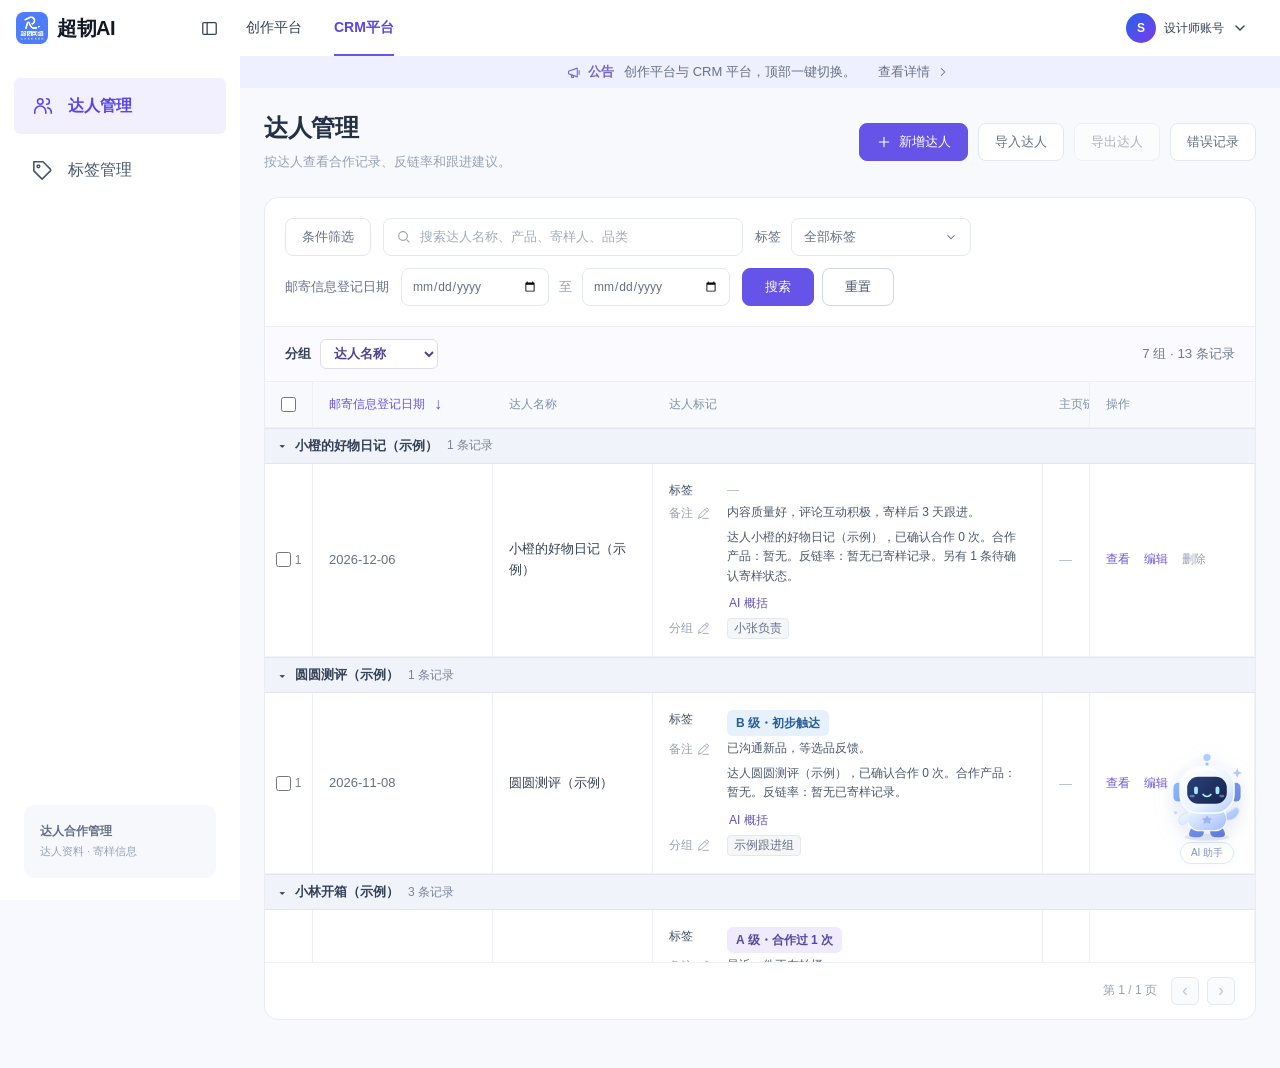
==== commit 09380daa: "完善 CRM 达人分组、合作概况和五级标签" ====
--- a/index.html
+++ b/index.html
@@ -5,7 +5,7 @@
   <meta name="viewport" content="width=device-width, initial-scale=1.0" />
   <title>超韧AI - 静态前端演示</title>
   <link rel="stylesheet" href="./video-tools.css?v=ceed74cc23bd" />
-  <link rel="stylesheet" href="./platform-preview.css?v=b4634ddb8f99" />
+  <link rel="stylesheet" href="./platform-preview.css?v=53c77217cab5" />
   <style>
     /* =========================
        超韧AI Demo 样式总览
@@ -623,6 +623,19 @@
     .ai-app-item.active { color: var(--primary); background: var(--primary-soft); font-weight: 750; }
     .ai-app-item:focus-visible { outline: 2px solid var(--primary); outline-offset: -2px; }
     .ai-app-directory-empty { padding: 12px; color: var(--muted); font-size: 12px; line-height: 1.7; }
+    .ai-app-workspace.profit-workspace { grid-template-columns: 182px minmax(0, 1fr); align-items: start; }
+    .profit-workspace > .ai-app-editor, .profit-workspace > .ai-app-results { display: none; }
+    .profit-workspace > .ai-app-directory { grid-row: 1; background: white; }
+    #crossBorderProfit { grid-column: 2; grid-row: 1; display: block; width: 100%; height: calc(100dvh - var(--topbar)); border: 0; background: #f6f7fb; }
+    #crossBorderProfit[hidden] { display: none; }
+    @media (max-width: 1050px) {
+      .ai-app-workspace.profit-workspace { grid-template-columns: 145px minmax(0, 1fr); }
+    }
+    @media (max-width: 680px) {
+      .ai-app-workspace.profit-workspace { display: flex; flex-direction: column; }
+      .profit-workspace > .ai-app-directory { position: static; width: 100%; height: auto; max-height: 150px; border-right: 0; border-bottom: 1px solid var(--line); }
+      #crossBorderProfit { min-height: 450px; height: calc(100dvh - 210px); }
+    }
     .ai-app-editor { padding: 22px 20px 28px; border-right: 1px solid var(--line); min-width: 0; }
     .ai-app-editor-header { display: flex; align-items: center; justify-content: space-between; gap: 12px; margin-bottom: 10px; }
     .ai-app-editor-name { display: flex; align-items: center; gap: 9px; min-width: 0; }
@@ -4447,20 +4460,6 @@
       font-weight: 700;
     }
 
-    .asset-folder-foot {
-      display: flex;
-      align-items: center;
-      justify-content: center;
-      gap: 10px;
-      margin-top: 0;
-      opacity: 0;
-      transition: 0.16s ease;
-    }
-
-    .asset-folder-card:hover .asset-folder-foot {
-      opacity: 1;
-    }
-
     .asset-real-preview {
       width: 100%;
       height: 100%;
@@ -5265,97 +5264,6 @@
 
     .asset-file-shell.is-favorite.is-folder-root .asset-pathbar { display: none; }
 
-    .asset-file-shell.is-favorite.is-folder-root .asset-simple-grid {
-      grid-template-columns: repeat(4, minmax(0, 1fr));
-      gap: 24px;
-    }
-
-    .asset-file-shell.is-favorite.is-folder-root .asset-folder-card {
-      display: block;
-      width: 100%;
-      min-height: 174px;
-      padding: 34px 24px 22px;
-      border: 1px solid #e4e7ee;
-      border-radius: 14px;
-      background: #fff;
-      box-shadow: 0 8px 24px rgba(16, 24, 40, 0.055);
-      text-align: left;
-    }
-
-    .asset-file-shell.is-favorite.is-folder-root .asset-folder-card:hover {
-      border-color: #d5d1ff;
-      background: #fff;
-      box-shadow: 0 12px 28px rgba(79, 70, 229, 0.09);
-      transform: translateY(-2px);
-    }
-
-    .asset-folder-main-row {
-      display: grid;
-      justify-items: center;
-      gap: 10px;
-    }
-
-    .asset-file-shell.is-favorite.is-folder-root .asset-folder-main-row {
-      display: flex;
-      align-items: center;
-      justify-items: initial;
-      gap: 18px;
-    }
-
-    .asset-file-shell.is-favorite.is-folder-root .asset-folder-icon {
-      width: 48px;
-      height: 36px;
-      flex: 0 0 auto;
-      border-radius: 5px 5px 7px 7px;
-      background: linear-gradient(180deg, #8b83ff, #a9a5ff);
-      box-shadow: inset 0 2px 0 rgba(255, 255, 255, 0.5), 0 7px 14px rgba(79, 70, 229, 0.18);
-    }
-
-    .asset-file-shell.is-favorite.is-folder-root .asset-folder-icon::before {
-      top: -7px;
-      width: 24px;
-      height: 11px;
-      border-radius: 5px 5px 0 0;
-      background: #7067f4;
-    }
-
-    .asset-file-shell.is-favorite.is-folder-root .asset-folder-icon::after {
-      display: none;
-    }
-
-    .asset-file-shell.is-favorite.is-folder-root .asset-folder-card h3 {
-      width: auto;
-      color: #1d2939;
-      font-size: 16px;
-      line-height: 1.4;
-      text-align: left;
-    }
-
-    .asset-folder-meta {
-      display: none;
-      align-items: center;
-      gap: 10px;
-      margin-top: 32px;
-      color: #7c879b;
-      font-size: 12px;
-    }
-
-    .asset-file-shell.is-favorite.is-folder-root .asset-folder-meta { display: flex; }
-
-    .asset-file-shell.is-favorite.is-folder-root .folder-more-btn {
-      top: auto;
-      right: 18px;
-      bottom: 17px;
-      opacity: 1;
-      background: transparent;
-    }
-
-    .asset-file-shell.is-favorite.is-folder-root .folder-menu {
-      top: auto;
-      right: 18px;
-      bottom: 48px;
-    }
-
     @media (max-width: 1600px) {
       .asset-simple-grid,
       .asset-file-shell.is-favorite .asset-simple-grid {
@@ -5369,9 +5277,6 @@
         grid-template-columns: repeat(3, minmax(0, 1fr));
       }
 
-      .asset-file-shell.is-favorite.is-folder-root .asset-simple-grid {
-        grid-template-columns: repeat(3, minmax(0, 1fr));
-      }
     }
 
     @media (max-width: 940px) {
@@ -5394,9 +5299,6 @@
         grid-template-columns: repeat(2, minmax(0, 1fr));
       }
 
-      .asset-file-shell.is-favorite.is-folder-root .asset-simple-grid {
-        grid-template-columns: repeat(2, minmax(0, 1fr));
-      }
     }
 
     @media (max-width: 640px) {
@@ -5419,9 +5321,6 @@
         grid-template-columns: 1fr;
       }
 
-      .asset-file-shell.is-favorite.is-folder-root .asset-simple-grid {
-        grid-template-columns: 1fr;
-      }
 
       .asset-pagination {
         flex-wrap: wrap;
@@ -9004,12 +8903,13 @@
     }
   </style>
   <link rel="stylesheet" href="./review-center.css?v=bc72aa0aa11e" />
-  <link rel="stylesheet" href="./public-assets.css?v=461ddab59f45" />
+  <link rel="stylesheet" href="./public-assets.css?v=931a1b2736eb" />
   <link rel="stylesheet" href="./asset-tags.css?v=14fec4646376">
-  <link rel="stylesheet" href="./asset-file-tools.css?v=8fe9fc0b6853" />
+  <link rel="stylesheet" href="./asset-file-tools.css?v=019aa94566d1" />
   <link rel="stylesheet" href="./workbench.css?v=0363dd9edbc7" />
   <link rel="stylesheet" href="./qianchuan-review.css?v=d5526bd3d90d" />
   <link rel="stylesheet" href="./material-performance.css?v=d5b0b0aa3253" />
+  <link rel="stylesheet" href="./batch-video.css?v=552288778233" />
 </head>
 <body>
   <div class="app-shell">
@@ -9243,6 +9143,7 @@
               <nav id="aiAppDirectory" aria-label="选择AI应用"></nav>
               <p class="ai-app-directory-empty" id="aiAppDirectoryEmpty" hidden>没有找到相关应用。</p>
             </aside>
+            <iframe id="crossBorderProfit" title="跨境利润工作区" hidden></iframe>
             <div class="ai-app-editor" id="aiAppEditor" aria-label="应用素材和参数"></div>
             <section class="ai-app-results" aria-labelledby="aiAppResultsTitle">
               <div class="ai-app-results-toolbar"><h2 id="aiAppResultsTitle">生成结果</h2></div>
@@ -15397,6 +15298,7 @@
     }
 
     function getTargetImages(target = activeImagePickerTarget) {
+      if (target === "singleImage") return [];
       if (target === "session") return sessionImages;
       if (target === "videoStart") return videoStartImages;
       if (target === "videoReference") return videoReferenceImages;
@@ -15604,6 +15506,19 @@
       $("#videoMentionButton")?.setAttribute("aria-expanded", "false");
     }
 
+    let singleImageRequest = null;
+    function openSingleImageMenu(anchor, request) {
+      activeImagePickerTarget = "singleImage";
+      singleImageRequest = request;
+      const host = anchor.closest("dialog[open]");
+      if (host) host.append($("#imageSourceMenu"));
+      positionImageSourceMenu(anchor);
+    }
+
+    function singleImageSelection() {
+      return activeImagePickerTarget === "singleImage" || activeImagePickerTarget === "videoStart";
+    }
+
     function positionImageSourceMenu(anchor) {
       const menu = $("#imageSourceMenu");
       if (!menu || !anchor) return;
@@ -15619,8 +15534,14 @@
       menu.style.top = `${top}px`;
     }
 
-    function closeImageSourceMenu() {
-      $("#imageSourceMenu").hidden = true;
+    function closeImageSourceMenu(choosing = false) {
+      const menu = $("#imageSourceMenu");
+      if (!menu.hidden && !choosing && activeImagePickerTarget === "singleImage") {
+        singleImageRequest = null;
+        activeImagePickerTarget = "main";
+      }
+      menu.hidden = true;
+      if (menu.parentElement?.matches("dialog")) document.body.append(menu);
     }
 
     function createAssetImageDescriptor(item, index) {
@@ -15752,6 +15673,7 @@
       });
 
       let records = getSelectorImageRecords();
+      if (activeImagePickerTarget === "singleImage") records = records.filter(({item}) => item.previewUrl);
       const keyword = assetSelectorState.keyword.toLowerCase();
       if (!isFavorites) {
         path.classList.add("is-empty");
@@ -15818,6 +15740,7 @@
 
     function openAssetSelector(target) {
       activeImagePickerTarget = target;
+      if (target === "singleImage") singleImageRequest?.beforeLibrary?.();
       assetSelectorState.scope = "generated";
       assetSelectorState.type = "all";
       assetSelectorState.source = "all";
@@ -15838,12 +15761,22 @@
     }
 
     function closeAssetSelector() {
+      const request = activeImagePickerTarget === "singleImage" ? singleImageRequest : null;
+      if (request) { singleImageRequest = null; activeImagePickerTarget = "main"; }
       window.PublicAssets?.closeSelector();
       $("#assetSelectorModal").classList.remove("show");
       document.body.style.overflow = "";
+      request?.afterLibrary?.();
     }
 
     function confirmAssetSelection() {
+      if (activeImagePickerTarget === "singleImage") {
+        const image = [...assetSelectorState.draftSelected.values()][0];
+        const apply = singleImageRequest?.apply;
+        closeAssetSelector();
+        if (image?.url) apply?.(image);
+        return;
+      }
       window.PublicAssets?.confirmMention();
       if (activeImagePickerTarget === "videoStart") {
         const selected = [...assetSelectorState.draftSelected.values()][0];
@@ -16361,14 +16294,15 @@
       const canUse = canUseAsset(kind, index);
       const favoriteDisabled = canUse ? "" : 'disabled title="审核通过后可收藏"';
       const kindBadge = reviewSelectable
-        ? `<label class="asset-kind-badge asset-review-badge" title="选择图片"><input type="checkbox" data-asset-review-select="${index}" ${assetReviewSelection.has(index) ? "checked" : ""} aria-label="选择${escapeHtml(item.name)}推送审核" /></label>`
+        ? `<span class="asset-kind-badge paired-kind">图片</span><label class="asset-kind-badge asset-review-badge" title="选择图片"><input type="checkbox" data-asset-review-select="${index}" ${assetReviewSelection.has(index) ? "checked" : ""} aria-label="选择${escapeHtml(item.name)}推送审核" /></label>`
         : `<span class="asset-kind-badge">${kind === "video" ? "视频" : "图片"}</span>`;
       if (item.previewUrl) {
+        const coverPlay = kind === "video" && !$("#page-assets").classList.contains("asset-list-view");
         return `
           <div class="${previewClass}">
             ${kindBadge}
             <button class="favorite-btn ${favoriteClass}" data-toggle-favorite data-asset-kind="${kind}" data-asset-index="${index}" ${canUse ? `title="${item.favorite ? "取消收藏" : "收藏"}"` : favoriteDisabled}>${item.favorite ? "♥" : "♡"}</button>
-            ${kind === "video" ? `<video class="asset-real-preview" src="${item.previewUrl}" muted playsinline></video>` : `<img class="asset-real-preview" data-image-preview src="${escapeHtml(item.previewUrl)}" alt="${escapeHtml(item.name)}" />`}
+            ${kind === "video" ? `<video class="asset-real-preview" src="${escapeHtml(item.previewUrl)}" ${coverPlay ? "preload=metadata" : item.batchId ? "controls preload=metadata" : ""} muted playsinline></video>${coverPlay ? `<button class="material-play-cover" data-material-play aria-label="播放${escapeHtml(item.name)}"><span>▶</span></button>` : ""}` : `<img class="asset-real-preview" data-image-preview src="${escapeHtml(item.previewUrl)}" alt="${escapeHtml(item.name)}" />`}
           </div>
         `;
       }
@@ -16410,15 +16344,99 @@
       return getAssetRecords().filter(({ item }) => item.favorite);
     }
 
+    const initialFavoriteFolders = assetFolders.map(folder => ({...folder}));
+    const seedMaterialLocations = new Map([
+      ...mockAssets.map((item,index) => [item, 'image-' + index]),
+      ...mockVideos.map((item,index) => [item, 'video-' + index])
+    ]);
+    let folderOwner;
+    let personalFolders = [];
+    let activePersonalFolderId = ROOT_FOLDER_ID;
+
+    function loadLibraryFolders() {
+      const owner = currentReviewIdentity().id;
+      if (owner === folderOwner) return;
+      folderOwner = owner;
+      function read(key, fallback) {
+        try {
+          const value = JSON.parse(localStorage.getItem(key));
+          return Array.isArray(value) ? value : fallback;
+        } catch { return fallback; }
+      }
+      const legacy = read('batch-video-folders:' + owner, []).filter(name => typeof name === 'string' && name !== '批量复刻');
+      personalFolders = read('material-folders:' + owner, legacy.map((name, i) => ({
+        id: 'legacy-personal-' + i, name, parentId: ROOT_FOLDER_ID
+      })));
+      assetFolders = read('favorite-folders:' + owner, initialFavoriteFolders.map(folder => ({...folder})));
+      const positions = new Map(read('material-positions:' + owner, []));
+      for (const [item, key] of seedMaterialLocations) {
+        const id = positions.get(key);
+        item.materialFolderId = personalFolders.some(folder => folder.id === id) ? id : ROOT_FOLDER_ID;
+      }
+      activePersonalFolderId = activeFavoriteFolderId = ROOT_FOLDER_ID;
+    }
+
+    function persistLocation(item) {
+      if (item.batchId) {
+        window.BatchVideoResults?.persistItem(item);
+      } else if (activeAssetScope === 'generated' && seedMaterialLocations.has(item)) {
+        const positions = [...seedMaterialLocations].filter(([asset]) => asset.materialFolderId && asset.materialFolderId !== ROOT_FOLDER_ID)
+          .map(([asset,key]) => [key,asset.materialFolderId]);
+        localStorage.setItem('material-positions:' + folderOwner, JSON.stringify(positions));
+      }
+    }
+
+    function scopedFolders() {
+      return activeAssetScope === 'generated' ? personalFolders : assetFolders;
+    }
+
+    function persistFolders() {
+      const key = activeAssetScope === 'generated' ? 'material-folders:' : 'favorite-folders:';
+      localStorage.setItem(key + folderOwner, JSON.stringify(scopedFolders()));
+    }
+
+    function currentFolder() {
+      return activeAssetScope === 'generated' ? activePersonalFolderId : activeFavoriteFolderId;
+    }
+
+    function enterFolder(id) {
+      if (activeAssetScope === 'generated') activePersonalFolderId = id;
+      else activeFavoriteFolderId = id;
+      currentAssetPage = 1;
+      $("#assetSearch").value = "";
+    }
+
+    function scopedPath(id, folders = scopedFolders()) {
+      const path = [];
+      for (let folder = folders.find(f => f.id === id); folder; folder = folders.find(f => f.id === folder.parentId)) path.unshift(folder);
+      return path;
+    }
+
     function countAssetsInFolder(folderId) {
-      return getFavoriteRecordsByType().filter(({ item }) => item.folderId === folderId).length;
+      return activeAssetScope === 'generated'
+        ? getAssetRecords().filter(({item}) => item.materialFolderId === folderId).length
+        : getFavoriteRecordsByType().filter(({item}) => item.folderId === folderId).length;
+    }
+
+    // All library scopes use the same folder face and section order; permissions stay with the caller.
+    function libraryFolderFace(name, count, date) {
+      const stamp = String(date || "").slice(0, 10).replace(/-(\d+)/g, (_, part) => "/" + Number(part));
+      return `<span class="asset-folder-main-row"><span class="asset-folder-icon" aria-hidden="true"></span><h3 title="${escapeHtml(name)}">${escapeHtml(name)}</h3></span>
+        <span class="asset-folder-meta"><span>${escapeHtml(count)}</span>${stamp ? `<span>·</span><span>${escapeHtml(stamp)} 更新</span>` : ""}</span>`;
+    }
+
+    function libraryGridContent(folderHtml, assetHtml, assetCount, atRoot) {
+      if ($("#page-assets").classList.contains("asset-list-view")) return folderHtml + assetHtml;
+      const folders = folderHtml ? `<section class="library-folders ${atRoot ? "root-folders" : "subfolders"}" aria-label="文件夹">${folderHtml}</section>` : "";
+      const label = assetHtml && (folderHtml || !atRoot) ? `<div class="library-media-count">共 ${assetCount} 个素材</div>` : "";
+      return folders + label + assetHtml;
     }
 
     function renderFolderCard(folder) {
       const isMenuOpen = openFolderMenuId === folder.id;
       const listView = document.querySelector("#page-assets").classList.contains("asset-list-view");
-      const assetCount = folder.displayCount ?? countAssetsInFolder(folder.id);
-      const createdAt = folder.createdAt || folder.updatedAt || "2026-07-13";
+      const assetCount = countAssetsInFolder(folder.id);
+      const date = folder.updatedAt || folder.createdAt;
       return `
         <article class="asset-folder-card" data-open-folder="${folder.id}" aria-label="${escapeHtml(folder.name)}">
           ${listView ? `<div class="asset-folder-actions"><button type="button" data-rename-folder data-folder-id="${folder.id}">重命名</button>${folder.system ? "" : `<button class="danger" type="button" data-delete-folder data-folder-id="${folder.id}">删除</button>`}</div>` : `
@@ -16430,12 +16448,8 @@
             </div>
           ` : ""}
           `}
-          <div class="asset-folder-main-row">
-            <div class="asset-folder-icon" aria-hidden="true"></div>
-            <h3>${escapeHtml(folder.name)}</h3>
-          </div>
+          ${libraryFolderFace(folder.name, assetCount + " 个素材", date)}
           <span class="folder-drop-hint">移动到这里</span>
-          <div class="asset-folder-meta"><span>${assetCount} 个素材</span><span>·</span><span>${createdAt}</span></div>
         </article>
       `;
     }
@@ -16445,15 +16459,13 @@
     }
 
     function renderPathbar(activeFolderId, keyword, typeText) {
-      const parentFolderId = getParentFolderId(activeFolderId);
-      const pathItems = activeFolderId === ROOT_FOLDER_ID
-        ? [{ id: ROOT_FOLDER_ID, name: "收藏" }]
-        : [{ id: ROOT_FOLDER_ID, name: "收藏" }, ...getFolderPath(activeFolderId)];
+      const path = scopedPath(activeFolderId);
+      const parentFolderId = path.at(-1)?.parentId || ROOT_FOLDER_ID;
+      const pathItems = [{id: ROOT_FOLDER_ID, name: activeAssetScope === "generated" ? "我的素材" : "我的收藏"}, ...path];
       const pathHtml = pathItems.map((item, index) => {
         const isCurrent = index === pathItems.length - 1;
         return `
-          <span class="asset-path-segment ${isCurrent ? "current" : ""}">${item.name}</span>
-          ${isCurrent ? "" : "<span>/</span>"}
+          ${isCurrent ? `<span class="asset-path-segment current">${escapeHtml(item.name)}</span>` : `<button type="button" class="asset-path-segment" data-folder-back="${item.id}">${escapeHtml(item.name)}</button><span aria-hidden="true"> › </span>`}
         `;
       }).join("");
 
@@ -16511,6 +16523,9 @@
 
     // 渲染资产库：我的素材与收藏文件夹共享同一套操作能力
     function renderAssets() {
+      $("#page-assets").classList.toggle("library-browser", ["generated","favorites","public"].includes(activeAssetScope));
+      loadLibraryFolders();
+      window.BatchVideoResults?.syncLibrary();
       window.MaterialPerformance?.syncScope(activeAssetScope);
       if (window.AssetTags?.renderScope()) return;
       if (window.PublicAssets?.renderLibrary()) return;
@@ -16521,13 +16536,13 @@
       const sectionTitle = $("#assetSectionTitle");
       const fileShell = $("#assetFileShell");
       const pathbar = $("#assetPathbar");
-      const resolvedFavoriteFolderId = getFolderById(activeFavoriteFolderId) ? activeFavoriteFolderId : ROOT_FOLDER_ID;
+      const resolvedFavoriteFolderId = scopedFolders().some(f => f.id === currentFolder()) ? currentFolder() : ROOT_FOLDER_ID;
 
       if (isFavoriteScope) activeAssetReviewStatus = "all";
       sectionTitle.hidden = true;
-      fileShell.classList.toggle("is-favorite", isFavoriteScope);
-      fileShell.classList.toggle("is-folder-root", isFavoriteScope && resolvedFavoriteFolderId === ROOT_FOLDER_ID);
-      $("#assetNewFolderBtn").hidden = !isFavoriteScope;
+      fileShell.classList.toggle("is-favorite", isFavoriteScope || resolvedFavoriteFolderId !== ROOT_FOLDER_ID);
+      fileShell.classList.toggle("is-folder-root", resolvedFavoriteFolderId === ROOT_FOLDER_ID);
+      $("#assetNewFolderBtn").hidden = false;
       $("#assetUploadBtn").hidden = isFavoriteScope;
       $("#submitAssetReviewSelection").hidden = isFavoriteScope || currentReviewIdentity().canReview;
       $(".asset-filter-controls").hidden = false;
@@ -16547,72 +16562,48 @@
       });
 
       let records = getAssetRecords().filter(({ item, index, kind }) => {
-        const source = `${item.name}${item.tags}${getFolderName(item.folderId)}`.toLowerCase();
+        const source = `${item.name}${item.tags || ""}${isFavoriteScope ? getFolderName(item.folderId) : scopedPath(item.materialFolderId).map(folder => folder.name).join("/")}`.toLowerCase();
         const matchesSource = activeAssetSource === "all" || getAssetSource(item) === activeAssetSource;
         const matchesReviewStatus = activeAssetReviewStatus === "all" || assetReviewStatus(kind, index) === activeAssetReviewStatus;
         const matchesDate = !activeAssetDate || getAssetRecordDate(item, index, kind) === activeAssetDate;
         return source.includes(keyword) && matchesSource && matchesReviewStatus && matchesDate;
       });
 
-      if (isFavoriteScope) {
-        const activeFolderId = resolvedFavoriteFolderId;
-        const favoriteRecords = getFavoriteRecordsByType().filter(({ item, index, kind }) => {
-          const matchesSource = activeAssetSource === "all" || getAssetSource(item) === activeAssetSource;
-          const matchesReviewStatus = activeAssetReviewStatus === "all" || assetReviewStatus(kind, index) === activeAssetReviewStatus;
-          const matchesDate = !activeAssetDate || getAssetRecordDate(item, index, kind) === activeAssetDate;
-          return matchesSource && matchesReviewStatus && matchesDate;
-        });
-        const folderRecords = activeAssetDate || activeAssetReviewStatus !== "all" ? [] : keyword
-          ? assetFolders.filter(folder => folder.name.toLowerCase().includes(keyword))
-          : getChildFolders(activeFolderId);
-
-        pathbar.innerHTML = renderPathbar(activeFolderId, keyword, typeText);
-        records = keyword || activeAssetDate || activeAssetReviewStatus !== "all"
-          ? favoriteRecords.filter(({ item }) => {
-              const source = `${item.name}${item.tags}${getFolderName(item.folderId)}`.toLowerCase();
-              return source.includes(keyword);
-            })
-          : favoriteRecords.filter(({ item }) => item.folderId === activeFolderId);
-
-        const combinedEntries = [
-          ...folderRecords.map(folder => ({ entryType: "folder", folder })),
-          ...records.map(record => ({ entryType: "asset", record }))
-        ];
-        const pageSize = Number($("#assetPageSize")?.value || 10);
-        const totalPages = Math.max(1, Math.ceil(combinedEntries.length / pageSize));
-        currentAssetPage = Math.min(Math.max(1, currentAssetPage), totalPages);
-        const pageEntries = combinedEntries.slice((currentAssetPage - 1) * pageSize, currentAssetPage * pageSize);
-        $("#assetResultSummary").textContent = activeFolderId === ROOT_FOLDER_ID
-          ? `共 ${folderRecords.length} 个文件夹`
-          : `共 ${combinedEntries.length} 个内容`;
-        renderAssetPagination(combinedEntries.length, totalPages);
-
-        const pageHtml = pageEntries.map(entry => entry.entryType === "folder"
-          ? renderFolderCard(entry.folder)
-          : renderAssetCard(entry.record.item, entry.record.index, entry.record.kind, isFavoriteScope)
-        ).join("");
-
-        grid.innerHTML = pageHtml
-          ? pageHtml
-          : `<div class="empty-state" style="grid-column: 1 / -1">当前文件夹还没有素材。</div>`;
-        updateAssetReviewSelectionBar();
-        return;
-      }
-
+      const activeFolderId = resolvedFavoriteFolderId;
+      const tree = scopedFolders();
+      const searching = Boolean(keyword || activeAssetDate || activeAssetReviewStatus !== "all");
+      const folderRecords = activeAssetDate || activeAssetReviewStatus !== "all" ? [] :
+        tree.filter(folder => keyword ? folder.name.toLowerCase().includes(keyword) : folder.parentId === activeFolderId);
+      pathbar.innerHTML = renderPathbar(activeFolderId, keyword, typeText);
+      records = records.filter(({item}) => {
+        if (isFavoriteScope && !item.favorite) return false;
+        const id = isFavoriteScope ? item.folderId : item.materialFolderId || ROOT_FOLDER_ID;
+        return searching || id === activeFolderId;
+      });
+      if (!isFavoriteScope) records.sort((a,b) => (b.item.batchCreated || 0) - (a.item.batchCreated || 0));
+
+      const combinedEntries = [
+        ...folderRecords.map(folder => ({ entryType: "folder", folder })),
+        ...records.map(record => ({ entryType: "asset", record }))
+      ];
       const pageSize = Number($("#assetPageSize")?.value || 10);
-      const totalPages = Math.max(1, Math.ceil(records.length / pageSize));
+      const totalPages = Math.max(1, Math.ceil(combinedEntries.length / pageSize));
       currentAssetPage = Math.min(Math.max(1, currentAssetPage), totalPages);
-      const pageRecords = records.slice((currentAssetPage - 1) * pageSize, currentAssetPage * pageSize);
-      $("#assetResultSummary").textContent = `共 ${records.length} 个素材`;
-      renderAssetPagination(records.length, totalPages);
-
-      if (!records.length) {
-        grid.innerHTML = `<div class="empty-state" style="grid-column: 1 / -1">没有找到匹配${typeText}</div>`;
-        updateAssetReviewSelectionBar();
-        return;
-      }
-
-      grid.innerHTML = pageRecords.map(({ item, index, kind }) => renderAssetCard(item, index, kind, isFavoriteScope)).join("");
+      const pageEntries = combinedEntries.slice((currentAssetPage - 1) * pageSize, currentAssetPage * pageSize);
+      const isGrid = !$("#page-assets").classList.contains("asset-list-view");
+      $("#assetResultSummary").textContent = folderRecords.length && isGrid && pageEntries.some(e => e.entryType === "folder")
+        ? `共 ${folderRecords.length} 个文件夹` : folderRecords.length && !isGrid ? `共 ${folderRecords.length} 个文件夹，${records.length} 个素材` : `共 ${records.length} 个素材`;
+      renderAssetPagination(combinedEntries.length, totalPages);
+
+      const folderHtml = pageEntries.filter(entry => entry.entryType === "folder")
+        .map(entry => renderFolderCard(entry.folder)).join("");
+      const assetHtml = pageEntries.filter(entry => entry.entryType === "asset")
+        .map(({record}) => renderAssetCard(record.item, record.index, record.kind, isFavoriteScope)).join("");
+      const pageHtml = libraryGridContent(folderHtml, assetHtml, records.length, activeFolderId === ROOT_FOLDER_ID);
+
+      grid.innerHTML = pageHtml
+        ? pageHtml
+        : `<div class="empty-state" style="grid-column: 1 / -1">当前文件夹还没有素材。</div>`;
       updateAssetReviewSelectionBar();
     }
 
@@ -16703,25 +16694,28 @@
       const isMenuOpen = openAssetMenuKey === menuKey;
       const canSubmitReview = !isFavoriteScope && canPushAssetReview(kind, index);
       const displayDate = getAssetRecordDate(item, index, kind);
+      const listView = $("#page-assets").classList.contains("asset-list-view");
+      const performance = listView || isMenuOpen ? window.MaterialPerformance?.inline(item, kind, true) || "" : "";
+      const details = item.batchId && isMenuOpen ? `<dl class="material-provenance"><dt>参考视频</dt><dd>${escapeHtml(item.referenceName || "—")}</dd><dt>保存位置</dt><dd>${escapeHtml(scopedPath(item.materialFolderId, personalFolders).map(f => f.name).join(" / ") || "我的素材")}</dd></dl>` : "";
       return `
-        <article class="asset-card-lite" aria-label="${escapeHtml(item.name)}" ${isFavoriteScope ? `draggable="true" data-drag-asset-kind="${kind}" data-drag-asset-index="${index}"` : ""}>
+        <article class="asset-card-lite" aria-label="${escapeHtml(item.name)}" draggable="true" data-drag-asset-kind="${kind}" data-drag-asset-index="${index}">
           ${renderAssetPreview(kind, item, index, item.favorite ? "" : "inactive", canSubmitReview)}
           <div class="asset-card-info">
-            <h3 class="asset-card-title">${escapeHtml(item.name)}${window.AssetTags?.summary(item, kind) || ""}</h3>
+            <h3 class="asset-card-title" title="${escapeHtml(item.name)}">${escapeHtml(item.name)}${window.AssetTags?.summary(item, kind) || ""}</h3>
             <div class="asset-state-row">
               <span class="asset-status-pill ${isLocal ? "warn" : ""}">${isLocal ? "本地上传" : "AI生成"}</span>
               <span class="asset-card-date">${displayDate}</span>
             </div>
-            ${window.MaterialPerformance?.inline(item, kind) || ""}
+            ${listView ? performance : ""}
             <div class="asset-card-actions">
-              ${window.AssetTags?.action(item, kind) || ""}
+              ${listView || !isFavoriteScope ? window.AssetTags?.action(item, kind) || "" : ""}
               <button class="link-btn" data-rename-asset data-asset-kind="${kind}" data-asset-index="${index}">✎ 重命名</button>
-              ${isFavoriteScope ? `<button class="asset-move-btn" data-move-asset data-asset-kind="${kind}" data-asset-index="${index}" title="移动到其他文件夹">↗ 移动</button>` : ""}
+              <button class="asset-move-btn" data-move-asset data-asset-kind="${kind}" data-asset-index="${index}" title="移动到其他文件夹">↗ 移动</button>
               ${isFavoriteScope ? `<button class="link-btn" data-toggle-favorite data-asset-kind="${kind}" data-asset-index="${index}" ${canUse ? "" : useRestriction}>取消收藏</button>` : ""}
               <button class="link-btn" data-download-asset data-asset-kind="${kind}" data-asset-index="${index}" ${canUse ? "" : useRestriction}>⇩ 下载</button>
               ${document.querySelector('#page-assets').classList.contains('asset-list-view') ? `<button class="link-btn asset-delete-direct" type="button" data-delete-asset data-asset-kind="${kind}" data-asset-index="${index}">删除</button>` : `
               <button class="link-btn asset-card-more ${isMenuOpen ? "active" : ""}" data-asset-menu="${menuKey}" aria-label="更多操作" aria-expanded="${isMenuOpen}">···</button>
-              ${isMenuOpen ? `<div class="asset-card-menu" role="menu"><button type="button" data-delete-asset data-asset-kind="${kind}" data-asset-index="${index}" role="menuitem">删除</button></div>` : ""}`}
+              ${isMenuOpen ? `<div class="asset-card-menu" role="menu">${details}${performance}${isFavoriteScope ? window.AssetTags?.action(item, kind) || "" : ""}<button type="button" data-delete-asset data-asset-kind="${kind}" data-asset-index="${index}" role="menuitem">删除</button></div>` : ""}`}
 
             </div>
           </div>
@@ -16734,7 +16728,7 @@
     }
 
     function populateFavoriteFolders() {
-      $("#favoriteFolderSelect").innerHTML = assetFolders.map(folder => `<option value="${folder.id}">${folder.name}</option>`).join("");
+      $("#favoriteFolderSelect").innerHTML = assetFolders.map(folder => `<option value="${folder.id}">${escapeHtml(folder.name)}</option>`).join("");
     }
 
     function openFavoriteModal(kind, index) {
@@ -16759,6 +16753,7 @@
       if (pendingFavorite.kind === "image") {
         forEachGeneratedResultByAssetIndex(pendingFavorite.index, updateGeneratedFavoriteButton);
       }
+      window.BatchVideoResults?.persistItem(item);
       closeFavoriteModal();
       renderAssets();
       showToast(`已收藏到「${getFolderName(folderId)}」。`);
@@ -16778,6 +16773,7 @@
         if (kind === "image") {
           forEachGeneratedResultByAssetIndex(index, updateGeneratedFavoriteButton);
         }
+        window.BatchVideoResults?.persistItem(item);
         renderAssets();
         showToast("已加入默认收藏。");
         return;
@@ -16788,6 +16784,7 @@
       if (kind === "image") {
         forEachGeneratedResultByAssetIndex(index, updateGeneratedFavoriteButton);
       }
+      window.BatchVideoResults?.persistItem(item);
       renderAssets();
       showToast("已取消收藏。");
     }
@@ -16807,6 +16804,7 @@
           if (kind === "image") {
             forEachGeneratedResultByAssetIndex(index, updateGeneratedResultCard);
           }
+          window.BatchVideoResults?.persistItem(item);
           renderAssets();
           showToast(`已重命名为「${trimmedName}」。`);
         }
@@ -16827,6 +16825,7 @@
           item.folderId = "";
           openAssetMenuKey = null;
           currentAssetPage = 1;
+          window.BatchVideoResults?.persistItem(item);
           renderAssets();
           showToast(`已删除「${item.name}」。`);
         }
@@ -16840,15 +16839,16 @@
         label: "文件夹名称",
         value: "新品主图",
         onSubmit: trimmedName => {
-          const parentId = activeFavoriteFolderId === ROOT_FOLDER_ID ? ROOT_FOLDER_ID : activeFavoriteFolderId;
-          if (assetFolders.some(folder => folder.parentId === parentId && folder.name === trimmedName)) {
+          const parentId = currentFolder();
+          if (scopedFolders().some(folder => folder.parentId === parentId && folder.name === trimmedName)) {
             showToast("这个文件夹已经存在。");
             return;
           }
 
           const folderId = `folder-${Date.now()}`;
-          assetFolders.push({ id: folderId, name: trimmedName, parentId });
-          activeFavoriteFolderId = folderId;
+          scopedFolders().push({ id: folderId, name: trimmedName, parentId, createdAt: new Date().toLocaleDateString('sv-SE') });
+          enterFolder(folderId);
+          persistFolders();
           renderAssets();
           showToast(`已新建文件夹「${trimmedName}」。`);
         }
@@ -16856,7 +16856,7 @@
     }
 
     function renameFolder(folderId) {
-      const folder = getFolderById(folderId);
+      const folder = scopedFolders().find(f => f.id === folderId);
       if (!folder) return;
 
       openInputModal({
@@ -16866,12 +16866,14 @@
         value: folder.name,
         onSubmit: trimmedName => {
           if (trimmedName === folder.name) return;
-          if (assetFolders.some(item => item.parentId === folder.parentId && item.id !== folder.id && item.name === trimmedName)) {
+          if (scopedFolders().some(item => item.parentId === folder.parentId && item.id !== folder.id && item.name === trimmedName)) {
             showToast("同级下已有同名文件夹。");
             return;
           }
 
           folder.name = trimmedName;
+          folder.updatedAt = new Date().toLocaleDateString("sv-SE");
+          persistFolders();
           renderAssets();
           showToast(`文件夹已重命名为「${trimmedName}」。`);
         }
@@ -16880,51 +16882,55 @@
 
     function getDescendantFolderIds(folderId) {
       const ids = [];
-      getChildFolders(folderId).forEach(child => {
+      scopedFolders().filter(f => f.parentId === folderId).forEach(child => {
         ids.push(child.id, ...getDescendantFolderIds(child.id));
       });
       return ids;
     }
 
     function deleteFolder(folderId) {
-      const folder = getFolderById(folderId);
+      const folder = scopedFolders().find(f => f.id === folderId);
       if (!folder || folder.system) return;
 
       const affectedFolderIds = [folderId, ...getDescendantFolderIds(folderId)];
-      const assetCount = [...mockAssets, ...mockVideos].filter(item => item.favorite && affectedFolderIds.includes(item.folderId)).length;
-      const childCount = affectedFolderIds.length - 1;
-
+      const personal = activeAssetScope === "generated";
+      const key = personal ? "materialFolderId" : "folderId";
+      const affected = [...mockAssets, ...mockVideos].filter(item => (personal || item.favorite) && affectedFolderIds.includes(item[key]));
       openConfirmModal({
         title: `删除「${folder.name}」？`,
-        desc: `其中包含 ${childCount} 个子文件夹和 ${assetCount} 个素材。删除后，素材会移入默认文件夹，避免丢失。`,
+        desc: `其中的 ${affected.length} 个素材将移入${personal ? '我的素材根目录' : '默认收藏'}。`,
         confirmText: "删除文件夹",
         onConfirm: () => {
-          [...mockAssets, ...mockVideos].forEach(item => {
-            if (item.favorite && affectedFolderIds.includes(item.folderId)) item.folderId = DEFAULT_FOLDER_ID;
+          affected.forEach(item => {
+            item[key] = personal ? ROOT_FOLDER_ID : DEFAULT_FOLDER_ID;
+            persistLocation(item);
           });
-          assetFolders = assetFolders.filter(item => !affectedFolderIds.includes(item.id));
-          if (affectedFolderIds.includes(activeFavoriteFolderId)) activeFavoriteFolderId = ROOT_FOLDER_ID;
+          const remaining = scopedFolders().filter(item => !affectedFolderIds.includes(item.id));
+          if (personal) personalFolders = remaining; else assetFolders = remaining;
+          if (affectedFolderIds.includes(currentFolder())) enterFolder(ROOT_FOLDER_ID);
+          persistFolders();
           openFolderMenuId = null;
           renderAssets();
-          showToast(`已删除「${folder.name}」，其中的素材已移入默认文件夹。`);
+          showToast(`已删除「${folder.name}」。`);
         }
       });
     }
 
     function renderMoveFolderOptions() {
       const keyword = ($("#moveFolderSearch")?.value || "").trim().toLowerCase();
-      const folders = assetFolders.filter(folder => {
-        const path = getFolderPath(folder.id).map(item => item.name).join(" / ");
+      const choices = activeAssetScope === "generated" ? [{id: ROOT_FOLDER_ID, name: "我的素材（根目录）"}, ...scopedFolders()] : scopedFolders();
+      const folders = choices.filter(folder => {
+        const path = scopedPath(folder.id).map(item => item.name).join(" / ");
         return path.toLowerCase().includes(keyword);
       });
 
       $("#moveFolderList").innerHTML = folders.map(folder => {
-        const parentPath = getFolderPath(folder.parentId).map(item => item.name).join(" / ") || "收藏根目录";
-        const depth = getFolderPath(folder.id).length - 1;
+        const parentPath = scopedPath(folder.parentId).map(item => item.name).join(" / ") || (activeAssetScope === "generated" ? "我的素材" : "收藏根目录");
+        const depth = Math.max(0, scopedPath(folder.id).length - 1);
         return `
           <button class="move-folder-option ${selectedMoveFolderId === folder.id ? "active" : ""}" data-select-move-folder="${folder.id}" style="padding-left: ${12 + Math.min(depth, 4) * 14}px">
             <span class="move-folder-symbol" aria-hidden="true"></span>
-            <span class="move-folder-copy"><strong>${folder.name}</strong><small>${parentPath}</small></span>
+            <span class="move-folder-copy"><strong>${escapeHtml(folder.name)}</strong><small>${escapeHtml(parentPath)}</small></span>
           </button>
         `;
       }).join("") || `<div class="empty-state" style="padding: 24px 12px">没有找到匹配的文件夹</div>`;
@@ -16934,7 +16940,7 @@
       const item = getAssetItem(kind, index);
       if (!item) return;
       pendingMoveAsset = { kind, index };
-      selectedMoveFolderId = item.folderId || DEFAULT_FOLDER_ID;
+      selectedMoveFolderId = activeAssetScope === "generated" ? item.materialFolderId || ROOT_FOLDER_ID : item.folderId || DEFAULT_FOLDER_ID;
       $("#moveFolderSearch").value = "";
       renderMoveFolderOptions();
       $("#moveModal").classList.add("show");
@@ -16947,23 +16953,21 @@
 
     function moveAssetToFolder(kind, index, folderId, allowUndo = true) {
       const item = getAssetItem(kind, index);
-      const folder = getFolderById(folderId);
+      const personal = activeAssetScope === "generated";
+      const folder = personal && folderId === ROOT_FOLDER_ID ? {id:folderId, name:"我的素材"} : scopedFolders().find(f => f.id === folderId);
       if (!item || !folder) return;
-      if (item.folderId === folderId) {
-        showToast(`素材已经在「${folder.name}」中。`);
-        return;
-      }
-      const previousFolderId = item.folderId;
-      item.folderId = folderId;
+      const key = personal ? "materialFolderId" : "folderId";
+      const previousFolderId = item[key] || (personal ? ROOT_FOLDER_ID : DEFAULT_FOLDER_ID);
+      if (previousFolderId === folderId) return;
+      item[key] = folderId;
+      persistLocation(item);
       renderAssets();
-      if (allowUndo && getFolderById(previousFolderId)) {
-        showToast(`已移动到「${folder.name}」。`, "撤销", () => {
-          moveAssetToFolder(kind, index, previousFolderId, false);
-          showToast(`已撤销，素材已回到「${getFolderName(previousFolderId)}」。`);
-        });
-      } else {
-        showToast(`已移动到「${folder.name}」。`);
-      }
+      const undo = () => {
+        item[key] = previousFolderId;
+        persistLocation(item);
+        renderAssets();
+      };
+      showToast(`已移动到「${folder.name}」。`, allowUndo ? "撤销" : "", allowUndo ? undo : null);
     }
 
     function confirmMoveAsset() {
@@ -16990,6 +16994,7 @@
           source: "local",
           favorite: true,
           folderId: targetFolderId,
+          materialFolderId: activeAssetScope === "generated" ? activePersonalFolderId : ROOT_FOLDER_ID,
           previewUrl: URL.createObjectURL(file)
         };
 
@@ -17043,13 +17048,15 @@
       return `<svg width="28" height="28" viewBox="0 0 24 24" fill="none"><path d="M7 5h8a2 2 0 0 1 2 2v10a2 2 0 0 1-2 2H7a2 2 0 0 1-2-2V7a2 2 0 0 1 2-2Z" stroke="currentColor" stroke-width="2"/><path d="m17 9 4-2v10l-4-2V9Z" stroke="currentColor" stroke-width="2"/></svg>`;
     }
 
-    const aiAppCategoryNames = { image: "生图", video: "视频", audio: "音频" };
-    const aiAppGroups = ["视频应用", "图片工具"];
+    const aiAppCategoryNames = { image: "生图", video: "视频", audio: "音频", operations: "运营" };
+    const aiAppGroups = ["视频应用", "图片工具", "批量创作", "运营工具"];
     const aiAppSourceImage = { key: "source", label: "原始图片", kind: "image" };
     const aiAppReferenceImage = { key: "reference", label: "参考图片", kind: "image" };
     const aiAppSourceVideo = { key: "source", label: "原始视频", kind: "video" };
     const aiAppPrompt = { key: "prompt", label: "修改要求", type: "textarea", placeholder: "描述需要修改的部分，以及希望保留的内容…" };
     const aiApplications = [
+      { id: "cross-border-profit", group: "运营工具", category: "operations", icon: "profit", name: "跨境利润", description: "商品利润档案、跨境小包运费与历史测算对比。", uploads: [], fields: [] },
+      { id: "batch-video", group: "批量创作", category: "video", icon: "layers", name: "批量视频", description: "一批参考视频换成自己的产品：建好批次一次启动，做完集中验收。", uploads: [], fields: [] },
       { id: "qianchuan-video-review", group: "视频应用", category: "video", icon: "video", name: "千川投放审核", description: "上传投放视频，提交后查看审核结果。", purpose: "review", kindLabel: "视频审核", actionLabel: "提交审核", note: "审核服务暂未开放。", uploads: [{ ...aiAppSourceVideo, label: "待审核视频" }], fields: [] },
       { id: "white-background", group: "图片工具", category: "image", icon: "image", name: "白底图生成", description: "保留商品主体，将背景替换为纯白色，准备清晰的商品展示图。", kindLabel: "图片工具", actionLabel: "生成白底图", parameterTitle: "输出设置", note: "生成服务暂未开放。", uploads: [{ ...aiAppSourceImage, label: "商品原图" }], fields: [{ key: "ratio", label: "画面比例", type: "select", options: ["保持原图比例", "1:1", "3:4", "4:3", "9:16"], value: "保持原图比例" }, { key: "format", label: "输出格式", type: "select", options: ["PNG", "JPEG"], value: "PNG" }] },
     ];
@@ -17058,6 +17065,7 @@
 
     function aiApplicationIcon(name) {
       const paths = {
+        profit: '<path d="M3 3v17h18M6 14l5-5 4 3 6-7"/><path d="M17 5h4v4"/>',
         image: '<rect x="3" y="4" width="18" height="16" rx="3"/><circle cx="8" cy="9" r="1.5"/><path d="m3 17 5-5 4 4 3-3 6 6"/>',
         expand: '<path d="M9 3H3v6M15 3h6v6M3 15v6h6M21 15v6h-6M3 3l6 6M21 3l-6 6M3 21l6-6M21 21l-6-6"/>',
         cutout: '<rect x="3" y="3" width="18" height="18" rx="4" stroke-dasharray="3 3"/><path d="M8 15v-5a4 4 0 0 1 8 0v5l2 3H6l2-3Z"/>',
@@ -17096,6 +17104,12 @@
         return `<div class="ai-app-group"><h2>${escapeHtml(group)}</h2>${apps.map(app => `<button class="ai-app-item ${app.id === activeAiApplicationId ? "active" : ""}" type="button" data-ai-app-open="${app.id}" ${app.id === activeAiApplicationId ? 'aria-current="true"' : ""}>${aiApplicationIcon(app.icon)}<span>${escapeHtml(app.name)}</span></button>`).join("")}</div>`;
       }).join("");
       $("#aiAppDirectoryEmpty").hidden = matches.length > 0;
+
+      const profitFrame = $("#crossBorderProfit");
+      const showProfit = activeAiApplicationId === "cross-border-profit";
+      profitFrame.closest(".ai-app-workspace").classList.toggle("profit-workspace", showProfit);
+      profitFrame.hidden = !showProfit;
+      if (showProfit && !profitFrame.hasAttribute("src")) profitFrame.src = "./cross-border-profit.html";
     }
 
     function aiAppUploadMarkup(app, slot, draft) {
@@ -17681,8 +17695,15 @@
       const imageSourceButton = event.target.closest("[data-image-source]");
       if (imageSourceButton) {
         const source = imageSourceButton.dataset.imageSource;
-        closeImageSourceMenu();
+        closeImageSourceMenu(true);
         if (source === "local") {
+          if (activeImagePickerTarget === "singleImage") {
+            const request = singleImageRequest;
+            singleImageRequest = null;
+            activeImagePickerTarget = "main";
+            request?.upload();
+            return;
+          }
           const input = activeImagePickerTarget === "session"
             ? $("#sessionImageInput")
             : activeImagePickerTarget === "videoStart"
@@ -17734,7 +17755,7 @@
         const image = createAssetImageDescriptor(item, index);
         if (assetSelectorState.draftSelected.has(image.id)) assetSelectorState.draftSelected.delete(image.id);
         else {
-          if (activeImagePickerTarget === "videoStart") {
+          if (singleImageSelection()) {
             assetSelectorState.draftSelected.clear();
             assetSelectorState.draftSelected.set(image.id, image);
             renderAssetSelector();
@@ -18047,7 +18068,7 @@
         activeAssetType = "all";
         activeAssetSource = "all";
         currentAssetPage = 1;
-        if (activeAssetScope === "favorites") activeFavoriteFolderId = ROOT_FOLDER_ID;
+        enterFolder(ROOT_FOLDER_ID);
         renderAssets();
         return;
       }
@@ -18091,32 +18112,43 @@
       const folderCard = event.target.closest("[data-open-folder]");
       if (folderCard) {
         openFolderMenuId = null;
-        activeFavoriteFolderId = folderCard.dataset.openFolder;
+        enterFolder(folderCard.dataset.openFolder);
         renderAssets();
         return;
       }
 
       const folderCrumb = event.target.closest("[data-folder-crumb]");
       if (folderCrumb) {
-        activeFavoriteFolderId = folderCrumb.dataset.folderCrumb;
+        enterFolder(folderCrumb.dataset.folderCrumb);
         renderAssets();
         return;
       }
 
       const folderBack = event.target.closest("[data-folder-back]");
       if (folderBack) {
-        activeFavoriteFolderId = folderBack.dataset.folderBack;
+        enterFolder(folderBack.dataset.folderBack);
         renderAssets();
         return;
       }
 
+      const playCover = event.target.closest("[data-material-play]");
+      if (playCover) {
+        const video = playCover.parentElement.querySelector("video");
+        playCover.hidden = true;
+        video.controls = true;
+        video.focus();
+        video.play().catch(() => { video.controls = false; playCover.hidden = false; });
+        return;
+      }
       if (event.target.closest("[data-download-asset]")) {
         const button = event.target.closest("[data-download-asset]");
         if (!canUseAsset(button.dataset.assetKind, Number(button.dataset.assetIndex))) {
           showToast("图片审核通过后才可以下载。");
           return;
         }
-        showToast("已开始下载素材。");
+        const item = getAssetItem(button.dataset.assetKind, Number(button.dataset.assetIndex));
+        if (item?.batchId) downloadResource(item.previewUrl, item.name + ".webm");
+        else showToast("已开始下载素材。");
         return;
       }
 
@@ -18318,7 +18350,7 @@
 
       if (event.target === $("#assetScopeSelect")) {
         activeAssetScope = event.target.value;
-        currentAssetPage = 1;
+        enterFolder(ROOT_FOLDER_ID);
         renderAssets();
         return;
       }
@@ -18721,7 +18753,7 @@
       closeModelEditor();
       closeReviewDetail();
       closeReviewReject();
-      if ($("#assetSelectorModal").classList.contains("show")) closeAssetSelector();
+      if ($("#assetSelectorModal").classList.contains("show")) { event.preventDefault(); closeAssetSelector(); }
     });
     $("#moveFolderSearch").addEventListener("input", renderMoveFolderOptions);
 
@@ -19695,7 +19727,7 @@
     restoreVideoConversationState();
   </script>
   <script src="./asset-tags.js?v=7db27a323c59"></script>
-  <script src="./public-assets.js?v=086c027f9fd8"></script>
+  <script src="./public-assets.js?v=f7d3d5d92f93"></script>
   <script src="./asset-file-tools.js?v=fc4b61f06ee5"></script>
   <script src="./video-tools.js?v=b40e688b605c"></script>
   <script src="./image-tools.js?v=f8055344a2eb"></script>
@@ -19703,14 +19735,26 @@
   <script src="./creator-address.js?v=4bb88ccb1d44"></script>
   <script src="./vendor/sheetjs/xlsx.full.min.js?v=cc015130aa85"></script>
   <script src="./creator-import.js?v=6da3e4d1490c"></script>
-  <script src="./creator-analysis.js?v=4744366dc8fa"></script>
+  <script src="./creator-analysis.js?v=2f9e8ec7b289"></script>
   <script src="./creator-import-history.js?v=c1a272c5b9a0"></script>
-  <script src="./platform-preview.js?v=a3bfe3d7987c"></script>
+  <script src="./creator-management.js?v=b940c4f5fd6c"></script>
+  <script src="./platform-preview.js?v=1c57f70917e3"></script>
   <script src="./performance-core.js?v=4f54ad48df0b"></script>
   <script src="./performance-demo.js?v=b428bc987d38"></script>
   <script src="./data/performance-snapshots.js?v=3b61e34ab20a"></script>
-  <script src="./material-performance.js?v=9cc4d2cbd286"></script>
+  <script src="./material-performance.js?v=43f62ebe1d7a"></script>
   <script src="./workbench.js?v=3989a18900c0"></script>
   <script src="./qianchuan-review.js?v=f1838c893f9a"></script>
+  <script src="./batch-video-media/export-thumbnails.js?v=9c93c18a91fe"></script>
+  <script src="./batch-video-results.js?v=34fa0f174560"></script>
+  <script src="./batch-video.js?v=b5a84f6db148"></script>
+  <script>
+    if (location.hash === "#ai-apps/cross-border-profit") {
+      document.querySelector('[data-platform="creation"][aria-pressed="false"]')?.click();
+      showPage("ai-apps");
+      openAiApplication("cross-border-profit");
+      history.replaceState(history.state, "", location.pathname + location.search);
+    }
+  </script>
 </body>
 </html>
--- a/platform-preview.css
+++ b/platform-preview.css
@@ -131,11 +131,7 @@
 .crm-creator-empty svg { width: 24px; height: 24px; }
 .crm-creator-empty h2 { margin: 0; color: #667085; font-size: 15px; font-weight: 500; }
 .crm-creator-empty p { margin: 0; color: #98a2b3; font-size: 12px; line-height: 1.6; }
-.crm-creator-footer { display: flex; align-items: center; justify-content: space-between; gap: 12px; padding: 14px 20px; border-top: 1px solid #eef0f5; color: #98a2b3; font-size: 12px; }
-.crm-creator-selection { display: flex; align-items: center; flex-wrap: wrap; gap: 14px; }
-.crm-creator-selection button { padding: 2px 0; border: 0; color: #8b79c8; background: transparent; font: inherit; font-size: 12px; cursor: pointer; }
-.crm-creator-selection button:disabled { opacity: .4; cursor: not-allowed; }
-.crm-creator-selection button:focus-visible { outline: 2px solid #a597ff; outline-offset: 3px; }
+.crm-creator-footer { display: flex; align-items: center; justify-content: flex-end; gap: 12px; padding: 14px 20px; border-top: 1px solid #eef0f5; color: #98a2b3; font-size: 12px; }
 .crm-creator-pagination { display: flex; align-items: center; gap: 8px; }
 .crm-creator-pagination span { margin-right: 6px; }
 .crm-creator-pagination button { display: grid; width: 28px; height: 28px; place-items: center; border: 1px solid #e4e8f1; border-radius: 6px; color: #667085; background: #fff; font-size: 18px; cursor: pointer; }
@@ -468,3 +464,34 @@
  .crm-history-table td:last-child{grid-column:1/-1;display:flex;gap:20px}.crm-history-table td button+button{margin-top:0}
  .crm-history-table time br{display:none}.crm-history-table time{color:#98a2b3}
 }
+
+/* 达人档案、管理层级与组合筛选 */
+.crm-tier { display: inline-block; padding: 4px 9px; border-radius: 6px; font-size: 12px; line-height: 1.5; color: #59657b; background: #eff2f7; font-weight: 650; }
+.crm-tier-S { color: #14664d; background: #def5e9; }
+.crm-tier-A { color: #5847a1; background: #efebfc; }
+.crm-tier-B { color: #285e96; background: #e6f1fc; }
+.crm-tier-C { color: #8b5b1d; background: #fff2d9; }
+.crm-tier-D { color: #a73845; background: #ffeaed; }
+.crm-tier-action { display:block; margin-top:5px; font-size:12px; color:#687488; }
+.crm-brief { display:grid; justify-items:start; gap:6px; line-height:1.6; color:#4d586c; white-space:normal; overflow-wrap:anywhere; }
+.crm-brief button,.crm-profile-history button { border:0; background:transparent; color:#6252bd; padding:2px; cursor:pointer; }
+.crm-rules-body,.crm-profile-history { padding:18px 25px; }
+.crm-rules-body select,.crm-rules-body input { border:1px solid #dce0eb; border-radius:6px; padding:7px; background:white; color:#344054; min-width:0; }
+.crm-rule-rows { display:grid; gap:8px; margin:12px 0; }
+.crm-rule-rows > div { display:flex; flex-wrap:wrap; gap:8px; align-items:center; }
+.crm-rule-rows [data-remove] { border:0; background:#f3f3fa; border-radius:5px; cursor:pointer; }
+.crm-profile-history { border-bottom:1px solid #eeeef5; font-size:13px; }
+.crm-profile-history p { line-height:1.6; }
+.crm-profile-history > div { display:flex; gap:8px; align-items:center; padding:6px 0; }
+.crm-profile-history > div span { flex:1; }
+.crm-merge-bar { display:flex; align-items:center; justify-content:space-between; gap:12px; padding:12px 20px; border-block:1px solid #edeff5; background:#fbfbff; }
+.crm-merge-bar label { position:relative; display:inline-flex; align-items:center; gap:9px; color:#35405a; font-size:13px; font-weight:600; cursor:pointer; }
+.crm-merge-bar select { height:30px; padding:0 9px; color:#514492; font:inherit; border:1px solid #dedbea; border-radius:6px; background:#fff; }
+.crm-merge-bar small { color:#707b8f; }
+.crm-creator-table .crm-group-heading td { height:auto; padding:0; border-block:1px solid #e2e5ee; background:#f1f3fa; }
+.crm-group-heading button { position:sticky; left:0; display:flex; align-items:center; gap:9px; padding:8px 14px; border:0; background:transparent; color:#344056; font:inherit; cursor:pointer; }
+.crm-group-heading small,.crm-record-check small { color:#7a8495; font-size:12px; }
+.crm-record-check { display:flex; align-items:center; justify-content:center; gap:4px; }
+.crm-record-check input { flex-shrink:0; margin:0; }
+.crm-record-row td { border-right:1px solid #eff0f5; }
+.crm-record-row .crm-creator-mark { gap:3px; }
--- a/public-assets.css
+++ b/public-assets.css
@@ -2,11 +2,7 @@
 .public-library-actions { display:flex; gap:10px; align-items:center; }
 .public-library-actions[hidden], .public-mention-menu[hidden] { display:none !important; }
 .public-upload-error { color:#d14b54; font-size:13px; margin:12px 0 0; }
-.public-folder-card { position:relative; padding:0; }
-.public-folder-open { display:block; width:100%; min-height:144px; border:0; padding:24px 25px 18px; background:transparent; color:inherit; text-align:left; cursor:pointer; border-radius:inherit; }
-.public-folder-open .asset-folder-main-row { display:flex; }
-.public-folder-title { font-size:15px; font-weight:600; padding-right:15px; overflow:hidden; text-overflow:ellipsis; white-space:nowrap; }
-.public-folder-open .asset-folder-meta { margin-top:8px; }
+.public-folder-open {width:100%;border:0;border-radius:inherit;background:transparent;color:inherit;text-align:left;cursor:pointer;}
 .public-breadcrumb { display:flex; align-items:center; gap:10px; flex-wrap:wrap; min-height:32px; font-size:13px; }
 .public-breadcrumb button { background:none; border:0; color:var(--muted); font:inherit; cursor:pointer; padding:4px 0; max-width:220px; overflow:hidden; text-overflow:ellipsis; white-space:nowrap; }
 .public-breadcrumb button:last-child { color:var(--text); font-weight:600; }
@@ -29,11 +25,7 @@
 .public-mention-all { width:100%; padding:11px; border:0; border-top:1px solid var(--line); background:white; color:var(--primary); text-align:left; border-radius:0 0 8px 8px; cursor:pointer; }
 .public-mention-empty { padding:20px 10px; color:var(--muted); font-size:13px; }
 .public-folder-open:focus-visible, .public-breadcrumb button:focus-visible { outline:2px solid var(--primary); outline-offset:3px; }
-@media(max-width:640px) { .public-library-actions { flex-wrap:wrap; } .public-folder-open { padding:18px; } }
-.asset-file-shell.is-favorite.is-folder-root .public-folder-card { padding:0; min-height:165px; }
-.public-folder-card .public-folder-open { min-height:165px; padding:26px 22px 20px; }
-.public-folder-card .asset-folder-meta { display:flex; flex-wrap:wrap; gap:6px; margin-top:15px; line-height:1.6; }
-.public-folder-card .asset-folder-main-row { align-items:center; justify-content:flex-start; gap:16px; }
+@media(max-width:640px){.public-library-actions{flex-wrap:wrap;}}
 .public-mention-option .asset-folder-icon { width:34px; height:26px; flex:0 0 34px; transform:none; border-radius:4px; background:linear-gradient(#8b83ff,#a9a5ff); box-shadow:0 3px 7px #4f46e526; }
 .public-mention-option .asset-folder-icon::before { top:-5px; width:17px; height:7px; border-radius:3px 3px 0 0; background:#786ef5; }
 .public-mention-option .asset-folder-icon::after { display:none; }
--- a/asset-file-tools.css
+++ b/asset-file-tools.css
@@ -36,17 +36,17 @@
 #page-assets.asset-list-view .public-folder-open,#page-assets.asset-list-view .asset-folder-main-row,#page-assets.asset-list-view .asset-folder-meta { display:contents; }
 #page-assets.asset-list-view .asset-folder-icon { grid-column:1;grid-row:1;position:relative;transform:none;width:34px;height:25px;margin:0; }
 #page-assets.asset-list-view .asset-folder-icon::before { width:17px;height:6px;top:-4px; }
-#page-assets.asset-list-view .asset-folder-card h3,#page-assets.asset-list-view .public-folder-title { grid-column:2;grid-row:1;justify-self:start;min-width:0;max-width:100%;width:100%;padding:0;margin:0;text-align:left;overflow:hidden;text-overflow:ellipsis;white-space:nowrap;font-size:13px;font-weight:600; }
+#page-assets.asset-list-view .asset-folder-card h3 { grid-column:2;grid-row:1;justify-self:start;min-width:0;max-width:100%;width:100%;padding:0;margin:0;text-align:left;overflow:hidden;text-overflow:ellipsis;white-space:nowrap;font-size:13px;font-weight:600; }
 #page-assets.asset-list-view .asset-folder-meta>span:first-child { grid-column:3;grid-row:1;color:#a398b4;font-size:11px; }
 #page-assets.asset-list-view .asset-folder-meta>span:nth-child(2) { display:none; }
 #page-assets.asset-list-view .asset-folder-meta>span:last-child { grid-column:4;grid-row:1;color:#a398b4;font-size:11px; }
 #page-assets.asset-list-view .folder-more-btn { grid-column:5;grid-row:1;position:static;justify-self:end;opacity:1; }
 #page-assets.asset-list-view .folder-menu { top:55px;right:15px; }
 #page-assets.asset-list-view .folder-drop-hint { display:none; }
-#page-assets.asset-list-view .public-folder-open:focus-visible .public-folder-title { outline:2px solid #b3a0ee;outline-offset:5px; }
+#page-assets.asset-list-view .public-folder-open:focus-visible h3 { outline:2px solid #b3a0ee;outline-offset:5px; }
 @media(max-width:1250px) { .asset-list-heading{grid-template-columns:minmax(100px,1fr) 85px 85px 205px;gap:10px;}#page-assets.asset-list-view #assetGrid>.asset-card-lite,#page-assets.asset-list-view #assetGrid>.asset-folder-card{grid-template-columns:44px minmax(100px,1fr) 85px 85px 205px;gap:10px;} }
 @media(max-width:900px) { .asset-list-heading{grid-template-columns:minmax(90px,1fr) 90px 190px;}.asset-list-heading>span:nth-child(3){display:none;}#page-assets.asset-list-view #assetGrid>.asset-card-lite,#page-assets.asset-list-view #assetGrid>.asset-folder-card{grid-template-columns:44px minmax(90px,1fr) 90px 190px;}#page-assets.asset-list-view .asset-card-actions,#page-assets.asset-list-view .folder-more-btn{grid-column:4;}#page-assets.asset-list-view .asset-card-date,#page-assets.asset-list-view .asset-folder-meta>span:last-child{display:none;} }
-@media(max-width:640px) { .asset-list-heading{display:none!important;}#page-assets.asset-list-view #assetGrid>.asset-card-lite,#page-assets.asset-list-view #assetGrid>.asset-folder-card{grid-template-columns:44px minmax(0,1fr) 26px;grid-template-rows:auto auto;gap:9px 12px;padding:12px;border-top:1px solid #e9e4f1;border-radius:10px;margin-bottom:10px;}#page-assets.asset-list-view .simple-poster-preview,#page-assets.asset-list-view .video-preview,#page-assets.asset-list-view .asset-folder-icon{grid-column:1;grid-row:1/3;}#page-assets.asset-list-view .asset-card-title,#page-assets.asset-list-view .public-folder-title,#page-assets.asset-list-view .asset-folder-card h3{grid-column:2;grid-row:1;font-size:13px;}#page-assets.asset-list-view .asset-state-row{display:flex;grid-column:2;grid-row:2;padding:0;gap:8px;}#page-assets.asset-list-view .asset-status-pill{font-size:10px;}#page-assets.asset-list-view .asset-card-actions{grid-column:1/-1;grid-row:3;justify-content:flex-end;border-top:1px solid #f0ebf6;padding-top:6px;}#page-assets.asset-list-view .asset-card-actions>button{font-size:11px;padding:5px 12px;}#page-assets.asset-list-view .asset-folder-meta>span:first-child{grid-column:2;grid-row:2;}#page-assets.asset-list-view .folder-more-btn{grid-column:3;grid-row:1/3;}.asset-result-toolbar{margin-top:15px;} }
+@media(max-width:640px) { .asset-list-heading{display:none!important;}#page-assets.asset-list-view #assetGrid>.asset-card-lite,#page-assets.asset-list-view #assetGrid>.asset-folder-card{grid-template-columns:44px minmax(0,1fr) 26px;grid-template-rows:auto auto;gap:9px 12px;padding:12px;border-top:1px solid #e9e4f1;border-radius:10px;margin-bottom:10px;}#page-assets.asset-list-view .simple-poster-preview,#page-assets.asset-list-view .video-preview,#page-assets.asset-list-view .asset-folder-icon{grid-column:1;grid-row:1/3;}#page-assets.asset-list-view .asset-card-title,#page-assets.asset-list-view .asset-folder-card h3{grid-column:2;grid-row:1;font-size:13px;}#page-assets.asset-list-view .asset-state-row{display:flex;grid-column:2;grid-row:2;padding:0;gap:8px;}#page-assets.asset-list-view .asset-status-pill{font-size:10px;}#page-assets.asset-list-view .asset-card-actions{grid-column:1/-1;grid-row:3;justify-content:flex-end;border-top:1px solid #f0ebf6;padding-top:6px;}#page-assets.asset-list-view .asset-card-actions>button{font-size:11px;padding:5px 12px;}#page-assets.asset-list-view .asset-folder-meta>span:first-child{grid-column:2;grid-row:2;}#page-assets.asset-list-view .folder-more-btn{grid-column:3;grid-row:1/3;}.asset-result-toolbar{margin-top:15px;} }
 #page-assets.asset-list-view .public-folder-open { display:grid;grid-column:1/5;grid-row:1;grid-template-columns:subgrid;align-items:center;gap:15px;min-height:0;padding:0;border-radius:0;text-align:left; }
 @media(max-width:1250px){#page-assets.asset-list-view .public-folder-open{gap:10px;}}
 @media(max-width:900px){#page-assets.asset-list-view .public-folder-open{grid-column:1/4;}}
@@ -58,3 +58,120 @@
 #page-assets.asset-list-view .asset-folder-actions .danger,#page-assets.asset-list-view .asset-card-actions .asset-delete-direct { color:#d92d20; }
 @media(max-width:900px){#page-assets.asset-list-view .asset-folder-actions{grid-column:4;}}
 @media(max-width:640px){#page-assets.asset-list-view .asset-folder-actions{grid-column:1/-1;grid-row:3;border-top:1px solid #f0ebf6;padding-top:6px;}#page-assets.asset-list-view .asset-card-actions{justify-content:center;}}
+
+/* Shared library chrome and folder/media grids. */
+#page-assets.library-browser {
+  background:#f7f8fb;
+}
+.library-browser .asset-page-header { align-items:center; flex-wrap:wrap; }
+.library-browser .asset-page-header h1 { font-weight:700; letter-spacing:-.035em; }
+.library-browser .asset-page-header p { display:none; }
+.library-browser .asset-utility-actions { display:flex; flex-wrap:wrap; align-items:center; gap:8px; }
+#page-assets.library-browser .asset-utility-actions button {
+  min-height:38px; padding:8px 15px; border-radius:8px; box-shadow:none;
+  font-size:13px; font-weight:600;
+}
+#page-assets.library-browser :is(#assetNewFolderBtn,#submitAssetReviewSelection) {
+  color:#414861; background:white; border:1px solid #d7dce8;
+}
+#page-assets.library-browser :is(#assetNewFolderBtn,#submitAssetReviewSelection):enabled:hover { border-color:#a5a0d9; color:#5747af; }
+#page-assets.library-browser #submitAssetReviewSelection:disabled { color:#9299aa; background:#f4f5f8; }
+#page-assets.library-browser #assetUploadBtn { background:#5749d7; color:white; }
+.library-browser .asset-scope-tabs { gap:18px; margin-bottom:16px; }
+.library-browser .asset-filter-bar {
+  background:#fff; border:1px solid #e2e5ee; border-radius:10px;
+  padding:12px 14px; margin-bottom:14px; flex-wrap:wrap; gap:12px 20px;
+}
+.library-browser .asset-filter-controls { gap:12px; flex-wrap:wrap; }
+.library-browser .asset-filter-controls label { font-size:12px; font-weight:550; gap:6px; }
+#page-assets.library-browser .asset-control-select { min-height:36px; min-width:0; border-radius:6px; font-size:12px; }
+#page-assets.library-browser .asset-search-pill,#page-assets.library-browser #assetSearchBtn { min-height:36px; }
+.library-browser .asset-search-pill { width:clamp(180px,17vw,300px); border-radius:7px; }
+/* One track system for root folders and media. Subfolders are compact navigation tiles. */
+.library-browser .asset-file-content {container-type:inline-size;}
+#page-assets.library-browser:not(.asset-list-view) #assetGrid {
+  --tracks:5; display:grid; grid-template-columns:repeat(var(--tracks),minmax(0,1fr)); gap:18px; align-items:stretch;
+}
+@container (max-width:1500px){#page-assets.library-browser:not(.asset-list-view) #assetGrid{--tracks:4}}
+@container (max-width:1150px){#page-assets.library-browser:not(.asset-list-view) #assetGrid{--tracks:3}}
+@container (max-width:830px){#page-assets.library-browser:not(.asset-list-view) #assetGrid{--tracks:2}}
+@container (max-width:540px){#page-assets.library-browser:not(.asset-list-view) #assetGrid{--tracks:1}}
+.library-folders {display:grid; grid-column:1/-1; gap:inherit;}
+.root-folders {grid-template-columns:subgrid;}
+.subfolders {grid-template-columns:repeat(auto-fill,minmax(min(100%,200px),1fr));}
+.library-media-count {grid-column:1/-1;margin:6px 0 -10px;color:#66738a;font-size:13px;}
+.library-folders .asset-folder-card {
+  --icon-size:44px; --icon-gap:22px;
+  position:relative; box-sizing:border-box; display:flex; flex-direction:column; justify-content:center; align-items:flex-start;
+  width:100%; height:156px; min-height:0; padding:20px 24px; gap:8px; text-align:left;
+  background:#fff; border:1px solid #dfe5ee; border-radius:8px; box-shadow:0 6px 22px #24324d0b;
+}
+.library-folders .asset-folder-card:is(:hover,:focus-within,.drag-over) {border-color:#beb8f4;box-shadow:0 4px 16px #5144b415;}
+.library-folders .asset-folder-main-row {display:contents;}
+.library-folders .asset-folder-main-row h3 {margin:0; width:auto; max-width:100%; padding-left:calc(var(--icon-size) + var(--icon-gap)); color:#303c51; font-size:16px; line-height:1.45; white-space:nowrap; overflow:hidden; text-overflow:ellipsis;}
+.library-folders .asset-folder-icon {
+  position:absolute; top:50%; left:24px; transform:translateY(-40%); width:var(--icon-size); height:calc(var(--icon-size) * .73);
+  border:3px solid #7265ef; border-radius:5px; background:#8d80f5; box-shadow:0 6px 15px #7568ed32;
+}
+.library-folders .asset-folder-icon::before {width:39%;height:6px;top:-7px;left:-3px;border-radius:5px 7px 0 0;background:#7265ef;box-shadow:none;}
+.library-folders .asset-folder-icon::after {display:none;}
+.library-folders .asset-folder-meta {display:flex; align-items:center;gap:4px; margin:0; padding-left:calc(var(--icon-size) + var(--icon-gap)); font-size:12px;color:#8190a7;}
+.library-folders .folder-more-btn {opacity:1; top:auto;right:14px;bottom:13px;background:transparent;}
+.library-folders .folder-menu {top:auto;bottom:40px;right:12px;}
+.subfolders .asset-folder-card {--icon-size:23px;--icon-gap:11px;height:66px;gap:2px;padding:10px 36px 10px 12px;box-shadow:none;border-radius:7px;}
+.subfolders .asset-folder-icon {left:12px;border-width:2px;border-radius:3px;box-shadow:none;}
+.subfolders .asset-folder-icon::before {height:4px;top:-4px;left:-2px;}
+.subfolders .asset-folder-main-row h3 {font-size:14px;}
+.subfolders .asset-folder-meta span:not(:first-child) {display:none;}
+.subfolders .folder-more-btn {top:50%;right:8px;bottom:auto;transform:translateY(-50%);}
+.subfolders .folder-menu {top:48px;bottom:auto;z-index:8;}
+.library-folders .public-folder-card {padding:0;}
+.library-folders .public-folder-open {display:flex;flex-direction:column;justify-content:center;gap:8px;height:100%;min-height:0;padding:20px 24px;}
+.subfolders .public-folder-open {gap:2px;padding:10px 36px 10px 12px;}
+.library-browser .asset-current-folder-icon {width:17px;height:13px;background:#9b93db;}
+.library-browser .asset-current-folder-icon::before {width:8px;height:4px;top:-3px;background:#7c73c0;}
+.library-browser .asset-path-segment {border:0;background:none;padding:0;font:inherit;color:#627087;}
+.library-browser .asset-path-segment.current {color:#6555cf;}
+.library-browser .asset-current-folder {font-size:13px;}
+.library-browser .asset-result-toolbar #assetResultSummary {order:-1;}
+.library-browser .asset-result-toolbar #perfLibraryNote {margin:0 auto 0 0;}
+#page-assets.library-browser:not(.asset-list-view) #assetGrid>.asset-card-lite {align-self:stretch; min-width:0; grid-column:auto;border-radius:10px;}
+#page-assets.library-browser:not(.asset-list-view) .asset-card-lite>:is(.simple-poster-preview,.video-preview) {position:relative;width:100%;height:auto;aspect-ratio:1;background-color:#667085;}
+#page-assets.library-browser:not(.asset-list-view) .asset-card-lite .asset-real-preview {position:absolute;inset:0;display:block;width:100%;height:100%;object-fit:contain;background:#667085;}
+.library-browser .video-preview:has(video)::before,.library-browser .video-preview:has(video)::after {display:none;}
+#page-assets.library-browser:not(.asset-list-view) .asset-card-lite .asset-card-info {min-width:0;gap:6px;padding:10px 12px 0;}
+#page-assets.library-browser:not(.asset-list-view) .asset-card-lite .asset-card-title {font-size:14px;line-height:1.5;white-space:nowrap;text-overflow:ellipsis;overflow:hidden;}
+#page-assets.library-browser:not(.asset-list-view) .asset-card-lite .asset-card-actions {
+  display:flex;flex-wrap:nowrap;align-items:stretch;gap:0;margin:2px -12px 0;padding:0;
+}
+#page-assets.library-browser:not(.asset-list-view) .asset-card-actions>button {flex:1 1 0;min-width:0;padding:0 2px;min-height:34px;border-radius:0;border-right:1px solid #edf0f4;white-space:nowrap;font-size:12px;}
+#page-assets.library-browser:not(.asset-list-view) .asset-card-actions>.asset-card-more {flex:0 0 34px!important;border-right:0;}
+.library-browser .paired-kind {left:43px;}
+.library-browser .asset-card-menu:has(.perf-inline,.material-provenance) {width:min(280px,95%);}
+#page-assets.library-browser .asset-card-menu button:not([data-delete-asset],[data-public-remove]) {color:#475467;}
+@media(max-width:850px) {
+  .library-browser .asset-filter-bar {padding:10px;gap:10px;}
+  .library-browser .asset-page-header {gap:12px;}
+}
+.library-browser .material-play-cover {
+  display:grid; place-items:center; position:absolute; inset:0; z-index:1;
+  border:0; background:transparent; cursor:pointer;
+}
+.library-browser .material-play-cover[hidden] {display:none;}
+.library-browser .material-play-cover span {
+  display:grid; place-items:center; width:37px; height:37px; padding-left:2px;
+  border:1px solid #ffffffa8; border-radius:50%; background:#242538a6; color:white; font-size:15px;
+}
+.library-browser .material-play-cover:hover span {background:#48407f;}
+.library-browser .material-provenance {
+  display:grid; grid-template-columns:auto minmax(0,1fr); align-content:center; gap:7px 10px;
+  margin:2px 0 9px; padding:10px; border-radius:8px; background:#f7f8fa; font-size:11px;
+}
+.library-browser .material-provenance dt {color:#747e91;}
+.library-browser .material-provenance dd {margin:0; overflow:hidden; white-space:nowrap; text-overflow:ellipsis; color:#495468;}
+#page-assets.asset-list-view .library-performance-link {grid-column:2;grid-row:1;justify-self:start;align-self:center;margin-top:26px;padding:0;border:0;background:none;color:#7061c2;font-size:11px;}
+#page-assets.asset-list-view .asset-card-info:has(.library-performance-link) .asset-card-title {margin-bottom:18px;}
+@media(max-width:640px){
+  #page-assets.asset-list-view .library-performance-link {grid-column:1/-1;grid-row:4;margin:0;}
+  #page-assets.asset-list-view .asset-card-info:has(.library-performance-link) .asset-card-title {margin:0;}
+}
--- a/batch-video.css
+++ b/batch-video.css
@@ -0,0 +1,377 @@
+/* 四步向导。仅作用于批量视频页面及其素材选择窗口。 */
+.ai-app-workspace.bw-workspace { display:grid; grid-template-columns:182px minmax(0,1fr); background:#f7f8fc; }
+.bw-workspace > .ai-app-editor, .bw-workspace > .ai-app-results { display:none; }
+#batchVideoApp, .bw-dialog { --w-purple:#6b4ee9; --w-soft:#f0ecff; --w-text:#252b3b; --w-muted:#8790a2; --w-line:#e6e8f0; color:var(--w-text); font:13px/1.6 -apple-system,BlinkMacSystemFont,"Segoe UI","PingFang SC","Microsoft YaHei",sans-serif; }
+#batchVideoApp { min-width:0; max-width:1600px; padding:25px 32px 18px; margin:0 auto; }
+#batchVideoApp[hidden] { display:none; }
+#batchVideoApp *, .bw-dialog * { box-sizing:border-box; }
+#batchVideoApp button, .bw-dialog button { cursor:pointer; font:inherit; }
+#batchVideoApp button:disabled, .bw-dialog button:disabled { cursor:not-allowed; opacity:.42; }
+#batchVideoApp button:focus-visible, .bw-dialog button:focus-visible { outline:3px solid #b4a5ff; outline-offset:3px; }
+#batchVideoApp input[type=checkbox] { accent-color:var(--w-purple); width:16px; height:16px; cursor:pointer; }
+#batchVideoApp img,.bw-dialog img { display:block; max-width:100%; }
+#batchVideoApp h1,#batchVideoApp h2,#batchVideoApp h3,.bw-dialog h2,.bw-dialog h3 { line-height:1.4; }
+#batchVideoApp textarea,.bw-dialog textarea,.bw-dialog .bw-search { width:100%; padding:10px 12px; border:1px solid #dde0e9; border-radius:7px; color:#394055; background:#fff; font:inherit; resize:vertical; outline:none; }
+#batchVideoApp textarea:focus,.bw-dialog textarea:focus,.bw-dialog .bw-search:focus { border-color:#9b85f2; box-shadow:0 0 0 3px #f0ecff; }
+#batchVideoApp textarea::placeholder,.bw-dialog textarea::placeholder { color:#a3aaba; }
+.bw-page-head { display:flex; align-items:center; justify-content:space-between; gap:20px; margin-bottom:23px; }
+.bw-page-head h1 { margin:0; font-size:25px; font-weight:750; letter-spacing:-.5px; }
+.bw-page-head p { margin:4px 0 0; color:#9298a8; font-size:12px; }
+.bw-stepper { display:flex; align-items:center; gap:18px; padding:24px 32px; border:1px solid var(--w-line); border-radius:11px; background:#fff; margin-bottom:26px; }
+.bw-step { display:flex; align-items:center; gap:11px; flex-shrink:0; padding:0; border:0; color:#9398a7; background:transparent; white-space:nowrap; }
+#batchVideoApp .bw-step:disabled { opacity:1; cursor:default; }
+.bw-step > span { display:grid; place-items:center; width:34px; height:34px; border-radius:50%; background:#f0f1f6; color:#a1a5b2; font-size:16px; font-weight:600; }
+.bw-step b { font-size:15px; font-weight:550; }
+.bw-step.current,.bw-step.complete { color:var(--w-purple); }
+.bw-step.current > span,.bw-step.complete > span { color:#fff; background:var(--w-purple); }
+.bw-step.current b { font-weight:700; }
+.bw-step-line { flex:1; height:1px; min-width:10px; background:#e0e1e9; }
+.bw-step.complete + .bw-step-line { background:#b4a6ef; }
+.bw-mode-pill { display:inline-block; margin:-7px 0 17px; padding:4px 11px; border-radius:6px; color:#725dba; background:#eeeafa; font-size:12px; font-weight:600; }
+.bw-panel { border:1px solid var(--w-line); border-radius:12px; background:#fff; overflow:hidden; }
+.bw-panel-head { display:flex; align-items:center; justify-content:space-between; gap:20px; padding:22px 24px 18px; }
+.bw-panel-head h2 { margin:0; font-size:18px; font-weight:650; }
+.bw-panel-head p { margin:5px 0 0; color:#8b91a1; font-size:12px; }
+.bw-center { padding:30px 18px 28px; text-align:center; }
+.bw-center h2 { margin:0 0 8px; font-size:28px; font-weight:700; }
+.bw-center p { margin:0; color:#8a91a3; font-size:14px; }
+.bw-mode-grid { display:grid; grid-template-columns:1fr 1fr; gap:24px; padding:0 28px 30px; }
+.bw-mode-card { position:relative; min-width:0; padding:22px; border:1.5px solid #e0e2ec; border-radius:12px; background:#fff; text-align:left; transition:border-color .15s,box-shadow .15s; overflow:hidden; }
+.bw-mode-card:hover { border-color:#b8a9ed; box-shadow:0 5px 18px #6b4ee90a; }
+.bw-mode-card.chosen { border:2px solid #7959ec; padding:21.5px; background:#fdfcff; }
+.bw-mode-top { display:flex; align-items:center; gap:14px; margin-bottom:26px; }
+.bw-mode-top strong { display:block; color:#2b3040; font-size:21px; font-weight:700; }
+.bw-mode-top small { display:block; margin-top:3px; color:#8a8f9f; font-size:12px; }
+.bw-mode-icon { display:grid; place-items:center; width:48px; height:48px; flex:0 0 48px; border-radius:11px; color:#8673b7; background:#f4f1fa; }
+.chosen .bw-mode-icon { color:var(--w-purple); background:#eee9ff; }
+.bw-mode-check { position:absolute; right:0; top:0; display:grid; place-items:center; width:31px; height:29px; border-bottom-left-radius:13px; color:#fff; background:#7959ec; }
+.bw-mode-pictures { display:grid; grid-template-columns:1fr 27px 1fr; gap:12px; align-items:center; }
+.bw-mode-pictures > span { position:relative; display:block; overflow:hidden; border:1px solid #eeeaf2; border-radius:9px; background:#f8f5ee; }
+.bw-mode-pictures img { width:100%; aspect-ratio:1.15; object-fit:contain; }
+.bw-mode-pictures b { display:grid; place-items:center; color:#8a73df; }
+.bw-mode-pictures em { position:absolute; left:8px; bottom:8px; padding:1px 6px; border-radius:3px; color:#7a7068; background:#ffffffe0; font-size:10px; font-style:normal; }
+.bw-footer { display:flex; align-items:center; justify-content:space-between; gap:18px; padding:18px 24px; border-top:1px solid #eceef4; background:#fdfdff; }
+.bw-footer > div { display:flex; align-items:center; gap:16px; }
+.bw-footer-right > span { color:#8f95a5; font-size:12px; }
+.bw-button { display:inline-flex; align-items:center; justify-content:center; gap:7px; min-height:38px; padding:8px 17px; border:1px solid #dfe2ec; border-radius:7px; color:#62697d; background:#fff; white-space:nowrap; }
+.bw-button:hover:not(:disabled) { border-color:#b8a9ed; color:var(--w-purple); }
+.bw-button.primary { border-color:var(--w-purple); color:#fff; background:var(--w-purple); font-weight:600; }
+.bw-button.primary:hover:not(:disabled) { color:#fff; background:#5d40d6; }
+.bw-footer .bw-button.primary { padding:10px 23px; min-height:44px; font-size:14px; }
+.bw-button.outline { border-color:#c3b5f4; color:#7b5ddd; }
+.bw-button.text { border-color:transparent; color:#8b809f; background:transparent; }
+.bw-x { display:inline-grid; place-items:center; flex:0 0 auto; width:28px; height:28px; padding:0; border:0; border-radius:5px; color:#a3a8b6; background:transparent; font-size:20px!important; }
+.bw-x:hover { color:#7f69c5; background:#f5f1fd; }
+.bw-purple { color:var(--w-purple); }
+.bw-actions { display:flex; align-items:center; gap:10px; flex-wrap:wrap; }
+.bw-notice { display:flex; align-items:center; justify-content:space-between; gap:10px; margin:0 0 16px; padding:9px 13px; border:1px solid #e2ddf5; border-radius:8px; color:#7d6caa; background:#f7f4ff; font-size:12px; }
+.bw-notice.success { border-color:#d9ede3; background:#f3faf7; color:#50876b; }
+.bw-notice.error { border-color:#f0d8d6; background:#fff6f3; color:#b87563; }
+.bw-source-tabs { display:grid; grid-template-columns:repeat(3,1fr); gap:12px; padding:0 24px; }
+.bw-source-tabs button { display:flex; align-items:center; justify-content:center; gap:10px; padding:12px; border:1px solid #e0e2eb; border-radius:8px; color:#7e8494; background:#fff; font-size:14px!important; }
+.bw-source-tabs button.on { border-color:#b2a0ef; color:var(--w-purple); background:#f5f1ff; font-weight:600; }
+.bw-drop { display:flex; flex-direction:column; align-items:center; justify-content:center; gap:7px; min-height:180px; margin:18px 24px; padding:22px; border:1.5px dashed #cec4ef; border-radius:9px; background:#fbfaff; text-align:center; }
+.bw-drop.over { border-color:var(--w-purple); background:#efe9ff; }
+.bw-drop > svg { width:30px; height:30px; color:#aa96e6; }
+.bw-drop h3 { margin:0; color:#67677e; font-size:15px; font-weight:600; }
+.bw-drop p { margin:0 0 4px; color:#a1a2b2; font-size:12px; }
+.bw-drop .bw-button { min-height:32px; padding:5px 16px; font-size:12px; }
+.bw-links { margin:18px 24px; padding:16px; border-radius:8px; background:#f8f7fc; }
+.bw-links label { display:block; margin-bottom:8px; color:#7c7e93; font-size:12px; }
+.bw-links > div { display:flex; align-items:center; justify-content:space-between; gap:12px; margin-top:8px; }
+.bw-links > div > span { color:#a6a4b6; font-size:11px; }
+.bw-list-heading { display:flex; align-items:center; justify-content:space-between; margin:20px 24px 10px; }
+.bw-list-heading h3 { margin:0; font-size:14px; font-weight:600; }
+.bw-list-heading b { color:var(--w-purple); }
+.bw-list-heading > span { color:#a3a8b6; font-size:11px; }
+.bw-source-list { margin:0 24px 24px; border:1px solid #e6e8f0; border-radius:8px; overflow:auto; max-height:360px; }
+.bw-source-row { display:flex; align-items:center; gap:18px; padding:11px 16px; border-bottom:1px solid #eff0f5; }
+.bw-source-row:last-child { border-bottom:0; }
+.bw-source-title { flex:1; min-width:0; }
+.bw-source-title strong { display:block; overflow:hidden; text-overflow:ellipsis; white-space:nowrap; font-size:13px; font-weight:550; }
+.bw-source-title small { display:block; margin-top:3px; color:#a4a9b5; font-size:10px; }
+.bw-duration { width:110px; color:#969bae; font-size:12px; }
+.bw-ready { display:inline-flex; align-items:center; gap:4px; color:#50a37e; font-size:12px; white-space:nowrap; }
+.bw-pending { color:#c1a06c; font-size:12px; white-space:nowrap; }
+.bw-source-row > .bw-ready { width:130px; }
+.bw-thumb { position:relative; display:grid; place-items:center; width:68px; height:45px; flex:0 0 68px; border:1px solid #e6e4ed; border-radius:6px; color:#a397c0; background:#f3f1f8; overflow:hidden; }
+.bw-thumb img { width:100%; height:100%; object-fit:cover; }
+.bw-thumb i { position:absolute; bottom:3px; left:4px; display:grid; place-items:center; color:#fff; border-radius:3px; background:#2f34406b; }
+.bw-thumb i svg { width:12px; height:12px; }
+.bw-thumb small { position:absolute; bottom:3px; right:4px; padding:0 3px; color:#fff; background:#32323e80; border-radius:3px; font-size:8px; }
+.bw-media-button { display:block; padding:0; border:0; background:none; }
+.bw-empty { display:flex; flex-direction:column; align-items:center; justify-content:center; gap:10px; min-height:290px; padding:35px; text-align:center; color:#999eb0; }
+.bw-empty.small { min-height:90px; padding:22px; }
+.bw-empty > span { display:grid; place-items:center; width:46px; height:46px; border-radius:50%; color:#9d8bc7; background:#f3effa; font-size:23px; }
+.bw-empty h3 { margin:0; color:#626a80; font-size:16px; font-weight:550; }
+.bw-empty p { margin:0 0 6px; font-size:12px; }
+.bw-config-meta { display:flex; align-items:center; justify-content:space-between; padding:0 24px 12px; color:#989eae; font-size:11px; }
+.bw-table-scroll { margin:0 24px 26px; overflow:auto; border:1px solid #e2e4ef; border-radius:8px; }
+.bw-config-table { width:100%; min-width:860px; border-collapse:collapse; table-layout:fixed; }
+.bw-config-table th { height:43px; padding:9px 13px; border-bottom:1px solid #e6e8f1; color:#737b8e; background:#f9f8fd; font-size:12px; text-align:left; font-weight:550; }
+.bw-config-table th:nth-child(1) { width:45px; }
+.bw-config-table th:nth-child(2) { width:24%; }
+.bw-config-table th:nth-child(3) { width:80px; }
+.bw-config-table th:nth-child(4) { width:22%; }
+.bw-config-table th:nth-child(5) { width:138px; }
+.bw-config-table th small { font-size:10px; font-weight:400; color:#a4a7b5; }
+.bw-config-table td { height:90px; padding:13px; border-bottom:1px solid #eef0f5; vertical-align:middle; }
+.bw-config-table tbody tr:last-child td { border-bottom:0; }
+.bw-config-table tr.selected { background:#f9f6ff; }
+.bw-ref-button { display:flex; align-items:center; gap:12px; width:100%; padding:0; border:0; color:#4b5367; background:transparent; text-align:left; }
+.bw-ref-button strong { overflow:hidden; font-size:12px; font-weight:550; text-overflow:ellipsis; }
+.bw-asset-button { display:flex; align-items:center; gap:10px; width:100%; min-height:52px; padding:6px 10px; border:1px dashed #d6cbef; border-radius:7px; background:#fcfaff; color:#9176c7; text-align:left; }
+.bw-asset-button img { width:44px; height:46px; flex:0 0 44px; border-radius:6px; object-fit:cover; background:#f7f4ed; }
+.bw-asset-button.filled { border-color:transparent; border-style:solid; background:transparent; padding:0; color:#60677b; }
+.bw-asset-button > span { flex:1; min-width:0; font-size:12px; }
+.bw-asset-button small { display:block; color:#b1acbc; font-size:10px; }
+.bw-asset-button em { color:#8e70d3; font-style:normal; font-size:11px; }
+.bw-config-table textarea { min-height:44px; padding:8px 10px!important; font-size:12px!important; }
+.bw-progress-summary { display:flex; align-items:center; gap:24px; padding:18px 22px; border-radius:10px; background:#fff; border:1px solid var(--w-line); }
+.bw-progress-summary > div:first-child { flex-shrink:0; }
+.bw-progress-summary strong { display:block; font-size:15px; font-weight:650; }
+.bw-progress-summary small { color:#a7adbb; font-size:10px; }
+.bw-progress-summary > p { max-width:330px; margin:0; color:#8c91a2; font-size:12px; }
+.bw-progress-track { flex:1; height:7px; border-radius:8px; overflow:hidden; background:#ecebf3; }
+.bw-progress-track i { display:block; height:100%; border-radius:8px; background:#9277eb; transition:width .5s ease; }
+.bw-result-tabs { display:flex; align-items:stretch; gap:8px; margin:22px 0; border-bottom:1px solid #e4e5ee; }
+.bw-result-tabs > span { flex:1; }
+.bw-result-tabs > button[role=tab] { display:flex; align-items:center; gap:8px; min-width:130px; padding:12px 18px; border:0; border-bottom:3px solid transparent; color:#8b90a1; background:transparent; font-weight:600; font-size:14px!important; }
+.bw-result-tabs > button.on { border-bottom-color:var(--w-purple); border-radius:7px 7px 0 0; color:var(--w-purple); background:#efebfc; }
+.bw-result-tabs b { min-width:22px; padding:0 5px; border-radius:10px; color:#a29bad; background:#e9e7ef; text-align:center; font-size:11px; }
+.bw-result-tabs b.amber { color:#fff; background:#e4ac4d; }
+.bw-running-row { display:flex; align-items:center; gap:18px; padding:18px 22px; margin-bottom:10px; border:1px solid var(--w-line); border-radius:9px; background:#fff; }
+.bw-running-row > div:not(.bw-row-progress) { flex:1; min-width:0; }
+.bw-running-row strong { display:block; font-size:13px; font-weight:550; }
+.bw-running-row small { display:block; margin-top:3px; color:#a3a6b4; font-size:11px; }
+.bw-row-progress { width:200px; }
+.bw-row-progress > span { display:block; margin-bottom:6px; color:#9178cf; font-size:11px; }
+.bw-sim { padding:1px 6px; border:1px solid #e2d8c8; border-radius:4px; color:#b09c7e; font-size:10px; white-space:nowrap; }
+.bw-risk-card { padding:22px 24px; margin-bottom:18px; border:1px solid var(--w-line); border-radius:11px; background:#fff; }
+.bw-risk-card > header { display:flex; align-items:center; gap:14px; margin-bottom:24px; }
+.bw-risk-card h3 { margin:0; font-size:17px; font-weight:650; }
+.bw-risk-card > header .bw-sim { margin-left:auto; }
+.bw-risk-badge { display:inline-block; padding:4px 12px; border:1px solid #efd3a4; border-radius:18px; color:#c38f45; background:#fff8ec; font-size:12px; font-weight:600; }
+.bw-risk-body { display:grid; grid-template-columns:minmax(0,1.45fr) minmax(230px,1fr); gap:28px; }
+.bw-risk-media { display:grid; grid-template-columns:1fr 1fr; gap:18px; min-width:0; }
+.bw-risk-media figure { min-width:0; margin:0; }
+.bw-risk-media figcaption { margin-bottom:9px; color:#8e91a3; font-size:12px; }
+.bw-risk-media figure > img,.bw-risk-media video,.bw-risk-media .bw-video-placeholder { width:100%; aspect-ratio:1.25; max-height:280px; object-fit:contain; border:1px solid #eeeaf1; border-radius:8px; background:#f8f5ef; }
+.bw-video-placeholder { position:relative; display:grid; place-items:center; overflow:hidden; background:#f2eef8; }
+.bw-video-placeholder > img { width:100%; height:100%; object-fit:contain; }
+.bw-video-placeholder > span { position:absolute; bottom:10px; left:50%; transform:translateX(-50%); padding:2px 7px; border-radius:4px; color:#a39174; background:#fffaf1eb; white-space:nowrap; font-size:10px; }
+.bw-risk-explain { padding:26px 0 0 26px; border-left:1px solid #eceaf3; }
+.bw-risk-explain ul { padding-left:19px; margin:16px 0 20px; color:#747b8e; font-size:13px; line-height:1.9; }
+.bw-risk-explain li { margin-bottom:8px; }
+.bw-risk-explain li::marker { color:#a58adf; }
+.bw-risk-explain p { padding-top:16px; border-top:1px solid #eceaf3; color:#8b8e9e; font-size:12px; }
+.bw-risk-actions { display:flex; align-items:center; gap:12px; margin-top:22px; flex-wrap:wrap; }
+.bw-risk-note { margin:12px 0 0; color:#a6a4b2; font-size:11px; }
+.bw-done-card { display:flex; align-items:stretch; gap:24px; padding:18px; margin-bottom:14px; border:1px solid var(--w-line); border-radius:10px; background:#fff; }
+.bw-result-visual { position:relative; width:170px; height:140px; flex-shrink:0; border-radius:7px; overflow:hidden; background:#f6f1e9; }
+.bw-result-visual img { width:100%; height:100%; object-fit:contain; }
+.bw-result-visual > span { position:absolute; bottom:0; left:0; right:0; padding:4px; color:#9f8b6f; background:#fffaf2ee; text-align:center; font-size:10px; }
+.bw-done-copy { display:flex; flex-direction:column; justify-content:center; align-items:flex-start; gap:7px; min-width:0; }
+.bw-done-copy strong { font-size:14px; font-weight:600; }
+.bw-done-copy > small { color:#9b9fad; font-size:12px; }
+.bw-done-copy .bw-actions { margin-top:7px; }
+.bw-result-foot { display:flex; align-items:center; justify-content:flex-end; gap:16px; padding:12px 0 0; }
+.bw-dialog { width:min(780px,calc(100vw - 40px)); max-height:88vh; padding:0; border:1px solid #e4e1ed; border-radius:13px; box-shadow:0 20px 100px #2220352e; }
+.bw-dialog::backdrop { background:#25223950; backdrop-filter:blur(2px); }
+.bw-dialog > header { display:flex; align-items:center; justify-content:space-between; padding:18px 22px; border-bottom:1px solid #eceaf2; }
+.bw-dialog h2 { margin:0; font-size:18px; font-weight:650; }
+.bw-dialog-body { padding:20px 22px; max-height:65vh; overflow:auto; }
+.bw-dialog > footer { display:flex; align-items:center; justify-content:flex-end; gap:10px; padding:16px 22px; border-top:1px solid #eceaf2; }
+.bw-dialog > footer > span { flex:1; min-width:0; color:#a09caa; font-size:12px; }
+.bw-picker-tabs { display:flex; gap:10px; margin-bottom:16px; border-bottom:1px solid #e8e5f0; }
+.bw-picker-tabs button { padding:9px 14px; border:0; border-bottom:2px solid transparent; color:#9890a5; background:none; }
+.bw-picker-tabs button.on { color:var(--w-purple); border-color:var(--w-purple); }
+.bw-help { margin:0 0 16px; color:#a19aaa; font-size:12px; }
+.bw-library-grid { display:grid; grid-template-columns:repeat(3,minmax(0,1fr)); gap:13px; margin:12px 0; }
+.bw-library-grid > .bw-empty { grid-column:1/-1; }
+.bw-library-tile { min-width:0; padding:8px; border:1px solid #e8e3ef; border-radius:9px; color:#6e667c; background:#fff; text-align:left; }
+.bw-library-tile.picked { border-color:#aa94e8; box-shadow:0 0 0 2px #eee7fb; background:#fdfbff; }
+.bw-library-tile img,.bw-library-video { display:grid; place-items:center; width:100%; aspect-ratio:1.5; object-fit:contain; border-radius:6px; background:#f5f1ea; color:#a99abd; }
+.bw-library-tile strong { display:block; margin:7px 0 2px; overflow:hidden; text-overflow:ellipsis; white-space:nowrap; font-size:12px; font-weight:550; }
+.bw-library-tile small { display:block; overflow:hidden; text-overflow:ellipsis; white-space:nowrap; color:#aca5b5; font-size:10px; }
+.bw-picker-choice { display:flex; align-items:center; gap:12px; padding:12px; margin-top:16px; border-radius:8px; color:#b0a7bb; background:#f8f5fb; font-size:12px; }
+.bw-picker-choice img { width:48px; height:48px; border-radius:6px; object-fit:contain; }
+.bw-picker-choice strong { display:block; color:#7c718e; font-size:13px; font-weight:550; }
+.bw-picker-choice small { font-size:10px; }
+.bw-dialog .bw-drop { margin:8px 0; }
+.bw-modal-notes { display:block; margin:18px 0 10px; color:#8f849d; font-size:12px; }
+.bw-modal-notes textarea { display:block; margin-top:7px; }
+.bw-preview-single { display:grid; place-items:center; min-height:220px; border-radius:8px; background:#f9f6f1; margin-bottom:12px; overflow:hidden; }
+.bw-preview-single video { width:100%; max-height:55vh; }
+.bw-preview-single .bw-video-placeholder { height:300px; width:100%; }
+.bw-error { color:#bb7e76; font-size:12px; }
+@media(max-width:1250px) {
+  #batchVideoApp { padding:22px; }
+  .bw-stepper { padding:20px; gap:10px; }
+  .bw-step { gap:8px; }
+  .bw-step b { font-size:13px; }
+  .bw-mode-grid { gap:16px; padding:0 22px 26px; }
+  .bw-mode-card { padding:17px; }
+  .bw-mode-card.chosen { padding:16.5px; }
+  .bw-mode-top small { font-size:11px; }
+  .bw-mode-top strong { font-size:18px; }
+  .bw-mode-pictures { gap:7px; grid-template-columns:1fr 18px 1fr; }
+  .bw-risk-body { gap:20px; }
+  .bw-panel-head { flex-wrap:wrap; }
+}
+@media(max-width:900px) {
+  .bw-mode-grid { grid-template-columns:1fr; }
+  .bw-mode-pictures img { max-height:150px; }
+  .bw-mode-top { margin-bottom:16px; }
+  .bw-mode-top small { font-size:12px; }
+  .bw-center { padding:24px 15px; }
+  .bw-center h2 { font-size:23px; }
+  .bw-risk-body { grid-template-columns:1fr; }
+  .bw-risk-explain { padding:15px 0 0; border-left:0; border-top:1px solid #eceaf3; }
+  .bw-progress-summary { flex-wrap:wrap; gap:12px; }
+  .bw-progress-summary > .bw-progress-track { min-width:150px; }
+  .bw-progress-summary > p { max-width:none; width:100%; }
+  .bw-duration { width:45px; }
+  .bw-source-row > .bw-ready { width:60px; }
+}
+@media(max-width:650px) {
+  #batchVideoApp { padding:16px 12px; }
+  .bw-page-head h1 { font-size:22px; }
+  .bw-page-head p { display:none; }
+  .bw-stepper { gap:6px; padding:17px 10px; }
+  .bw-step { flex-direction:column; gap:6px; }
+  .bw-step b { font-size:11px; }
+  .bw-step > span { width:28px; height:28px; font-size:13px; }
+  .bw-step-line { margin-top:-22px; }
+  .bw-mode-grid { padding:0 14px 20px; }
+  .bw-panel-head { padding:18px 16px; }
+  .bw-panel-head h2 { font-size:16px; }
+  .bw-source-tabs { padding:0 16px; gap:7px; }
+  .bw-source-tabs button { flex-direction:column; gap:4px; padding:9px 3px; font-size:11px!important; }
+  .bw-drop,.bw-links { margin:14px 16px; }
+  .bw-list-heading { margin:16px; }
+  .bw-source-list { margin:0 16px 18px; }
+  .bw-source-row { gap:9px; padding:9px; }
+  .bw-source-title strong { font-size:11px; }
+  .bw-source-row .bw-duration { display:none; }
+  .bw-source-row > .bw-ready { font-size:10px; width:50px; }
+  .bw-source-row .bw-thumb { width:44px; flex-basis:44px; }
+  .bw-footer { padding:15px; flex-wrap:wrap; gap:12px; }
+  .bw-footer .bw-button { padding:8px 12px; font-size:12px; }
+  .bw-footer-right { gap:10px!important; }
+  .bw-result-tabs { gap:0; }
+  .bw-result-tabs > button[role=tab] { min-width:0; padding:10px; font-size:12px!important; }
+  .bw-running-row { flex-wrap:wrap; padding:14px; gap:12px; }
+  .bw-row-progress { width:100%; order:4; }
+  .bw-risk-card { padding:16px; }
+  .bw-risk-card > header { flex-wrap:wrap; }
+  .bw-risk-card h3 { font-size:14px; }
+  .bw-risk-media { gap:12px; }
+  .bw-done-card { flex-direction:column; gap:14px; }
+  .bw-result-visual { width:100%; }
+  .bw-result-foot { flex-wrap:wrap; }
+  .bw-library-grid { grid-template-columns:repeat(2,minmax(0,1fr)); }
+  .bw-dialog > footer { flex-wrap:wrap; }
+  .bw-dialog > footer > span { flex-basis:100%; }
+}
+@media(prefers-reduced-motion:reduce) { .bw-progress-track i,.bw-mode-card { transition:none; } }
+
+.bw-workspace > .ai-app-directory { background:#fff; grid-row:1; }
+.bw-workspace #batchVideoApp { width:100%; }
+@media (min-width:901px) and (max-height:820px) {
+  #batchVideoApp { padding-top:18px; }
+  .bw-page-head { margin-bottom:16px; }
+  .bw-stepper { padding:16px 24px; margin-bottom:18px; }
+  .bw-center { padding:18px 16px; }
+  .bw-mode-grid { padding-bottom:18px; }
+  .bw-mode-top { margin-bottom:14px; }
+  .bw-mode-pictures img { max-height:135px; }
+  .bw-mode-card { padding:15px; }
+  .bw-mode-card.chosen { padding:14.5px; }
+  .bw-mode .bw-footer { padding-top:14px; padding-bottom:14px; }
+}
+@media (max-width:650px) { .ai-app-workspace.bw-workspace { grid-template-columns:110px minmax(0,1fr); } }
+.bw-photo { display:block; overflow:hidden; max-width:100%; }
+.bw-mode-pictures .bw-photo { width:100%; aspect-ratio:1.4; height:auto; }
+.bw-thumb > .bw-photo,.bw-result-visual > .bw-photo,.bw-video-placeholder > .bw-photo { width:100%; height:100%; }
+.bw-asset-button > .bw-photo { width:44px; height:46px; flex:0 0 44px; border-radius:6px; }
+.bw-risk-media figure > .bw-photo { width:100%; aspect-ratio:1.25; max-height:280px; border-radius:8px; }
+.bw-library-tile > .bw-photo { width:100%; aspect-ratio:1.5; border-radius:6px; }
+.bw-picker-choice > .bw-photo { width:48px; height:48px; border-radius:6px; }
+@media(min-width:901px) and (max-height:820px) { .bw-mode-pictures .bw-photo { max-height:135px; } }
+@media(max-width:900px) { .bw-mode-pictures .bw-photo { max-height:150px; } }
+#batchVideoApp { scroll-margin-top:68px; }
+
+
+.bw-add-bar { display:flex; align-items:center; flex-wrap:wrap; gap:12px; padding:0 24px; }
+.bw-add-menu { position:relative; }
+.bw-add-menu summary { cursor:pointer; list-style:none; }
+.bw-add-menu summary::-webkit-details-marker { display:none; }
+.bw-add-menu summary:focus-visible { outline:3px solid #b4a5ff; }
+.bw-upload-options.image-source-menu { display:block; position:absolute; inset:auto auto auto 0; top:calc(100% + 5px); max-width:calc(100vw - 48px); z-index:5; }
+.bw-panel[data-video-drop] { overflow:visible; }
+.bw-panel[data-video-drop].over { outline:2px dashed var(--w-purple); }
+.bw-add-bar > span { color:var(--w-muted); }
+@media(max-width:1050px){.ai-app-workspace.bw-workspace{grid-template-columns:145px minmax(0,1fr)} .bw-stepper{gap:7px;padding:16px 12px} .bw-step{gap:6px} .bw-step-line{min-width:3px}}
+@media(max-width:760px){.ai-app-workspace.bw-workspace{grid-template-columns:112px minmax(0,1fr)} .bw-step{flex-direction:column}.bw-step b{font-size:11px}.bw-stepper{gap:4px}.bw-step-line{margin-top:-19px}.bw-add-bar{padding:0 16px}.bw-source-row{gap:7px}}
+
+.bw-import-empty { display:grid; justify-items:center; align-content:center; gap:12px; min-height:170px; margin:0 24px 24px; padding:20px; border:1px dashed #d8cfee; border-radius:9px; background:#fcfbff; }
+.bw-import-empty small,.bw-import-status,.bw-panel-head h2 small { color:var(--w-muted); font-size:12px; font-weight:400; }
+.bw-import-status { margin:0 24px 14px; }
+.bw-panel-head .bw-upload-options { left:auto; right:0; }
+.bw-import-empty .bw-upload-options { left:50%; transform:translateX(-50%); }
+@media(max-width:760px){.bw-import-empty{margin:0 16px 16px}.bw-upload-options.image-source-menu{width:272px;max-width:calc(100vw - 160px)}}
+.bw-config-toolbar { display:flex; flex-wrap:wrap; align-items:center; gap:12px 18px; margin:0 24px 16px; padding:12px 14px; background:#f8f7fd; border:1px solid #e5e2f2; border-radius:8px; }
+.bw-folder-field { display:flex; align-items:center; gap:8px; min-width:0; color:#484266; }
+.bw-folder-field svg { width:18px; color:var(--w-purple); }
+.bw-folder-field strong { font-size:13px; white-space:nowrap; }
+.bw-folder-field select { width:clamp(160px,16vw,225px); min-width:0; padding:8px 10px; border:1px solid #cfc8e4; border-radius:6px; color:#3f3955; background:white; font:inherit; }
+.bw-config-toolbar .bw-actions { margin-left:auto; flex-wrap:wrap; }
+.bw-config-panel .bw-table-scroll { max-height:clamp(215px,49vh,560px); margin-bottom:20px; }
+.bw-config-table thead th { position:sticky; top:0; z-index:1; }
+.bw-config-table td { height:72px; padding-top:8px; padding-bottom:8px; }
+@media(max-width:800px){.bw-config-toolbar .bw-actions{margin-left:0}.bw-config-toolbar{margin:0 16px 14px}}
+.bw-dialog select { padding:6px 9px; border:1px solid #dedbe8; border-radius:6px; background:white; color:#443b59; }
+.bw-play-cover { border:0; padding:0; cursor:pointer; }
+.bw-play-cover i { position:absolute; top:50%; left:50%; transform:translate(-50%,-50%); display:grid; place-items:center; width:36px; height:36px; border-radius:50%; background:#302747ad; color:white; }
+.bw-result-player { display:block; width:100%; height:min(52vh,470px); border-radius:8px; background:#1f2030; margin-bottom:12px; }
+.bw-dialog a.bw-button,#batchVideoApp a.bw-button { text-decoration:none; }
+/* Pending tasks share the density of the configuration table. */
+.bw-review-scroll { overflow-x:auto; border:1px solid #e2e4ed; border-radius:10px; background:white; }
+.bw-review-table { width:100%; min-width:690px; border-collapse:collapse; table-layout:fixed; text-align:left; }
+.bw-review-table th { padding:10px 12px; color:#747d90; background:#f5f6fa; font-size:12px; font-weight:600; }
+.bw-review-table th:nth-child(1) { width:23%; }.bw-review-table th:nth-child(2) { width:17%; }.bw-review-table th:nth-child(3) { width:16%; }.bw-review-table th:last-child { width:17%; }
+.bw-review-table td { padding:12px; border-top:1px solid #eceef4; font-size:12px; color:#495167; vertical-align:middle; overflow-wrap:anywhere; }
+.bw-review-table tr:hover td { background:#fafaff; }
+.bw-review-reference,.bw-review-asset,.bw-edit-source,.bw-edit-asset { display:flex; align-items:center; gap:9px; min-width:0; }
+.bw-review-reference { width:100%; padding:0; border:0; background:none; text-align:left; color:inherit; }
+.bw-review-reference > span:last-child { min-width:0; }.bw-review-reference strong,.bw-edit-name strong { display:block; font-size:12px; font-weight:600; overflow:hidden; text-overflow:ellipsis; white-space:nowrap; }
+.bw-review-reference small,.bw-edit-name small { display:block; margin-top:2px; color:#838b9e; font-size:11px; }
+.bw-review-table .bw-thumb { width:52px; height:38px; flex-basis:52px; }
+.bw-review-asset img,.bw-review-asset .bw-photo { width:36px; height:38px; flex:0 0 36px; border-radius:5px; object-fit:cover; }
+.bw-muted { color:#9aa1af; }
+.bw-review-state { display:inline-block; padding:1px 7px; border-radius:5px; background:#fff3df; color:#97651b; font-size:11px; font-weight:600; }
+.bw-review-state.failed { background:#fff0ee; color:#ae564a; }
+.bw-review-reasons { margin-top:4px; }.bw-review-reasons small { display:block; color:#737b8d; font-size:11px; line-height:1.5; }
+.bw-review-table tr:has(.bw-review-state.completed) > td { padding-block:17px; }
+.bw-review-table th:last-child {text-align:center;}
+.bw-review-actions { display:flex; justify-content:center; flex-wrap:wrap; align-items:center; gap:5px 10px; }
+.bw-review-actions button { padding:3px 0; border:0; background:none; font-size:12px!important; }.bw-review-actions .bw-action-main { color:var(--w-purple); }.bw-action-edit { color:#6246c6; }.bw-action-skip { color:#858b9b; }
+.bw-sr-only { position:absolute;width:1px;height:1px;overflow:hidden;clip-path:inset(50%); }
+.bw-edit-field { display:block; margin:0 0 19px; }.bw-edit-field:last-child { margin-bottom:0; }.bw-edit-field h3 { margin:0 0 8px; color:#52596d; font-size:13px; font-weight:650; }.bw-edit-field h3 small { color:#949aab; font-weight:400; font-size:11px; }
+.bw-edit-source,.bw-edit-asset { padding:10px; background:#f8f8fc; border:1px solid #e7e6ee; border-radius:8px; }
+.bw-edit-name,.bw-edit-asset > strong { min-width:0; flex:1; }.bw-edit-asset > strong {font-size:13px;}.bw-edit-asset > img,.bw-edit-asset > .bw-photo { width:50px;height:44px;object-fit:cover;border-radius:5px; }
+.bw-edit-source .bw-thumb { width:52px;height:44px;flex-basis:52px; }.bw-edit-source .bw-upload-options { left:auto; right:0; }
+.bw-edit-source summary,.bw-edit-asset .bw-button { min-height:32px; padding:5px 10px; font-size:12px; }.bw-edit-field .bw-links { margin:9px 0 0; }.bw-edit-field .bw-picker-tabs { margin-top:10px; }
+
+@media(max-width:1350px){.bw-review-table td,.bw-review-table th{padding:9px}.bw-review-table th:nth-child(1){width:22%}.bw-review-table th:nth-child(2){width:15%}.bw-review-table th:nth-child(3){width:15%}.bw-review-table th:last-child{width:19%}.bw-review-reference,.bw-review-asset{gap:6px}.bw-review-table .bw-thumb{width:40px;flex-basis:40px;height:34px}}
+@media(max-width:850px){.bw-review-table th:last-child,.bw-review-table td:last-child{position:sticky;right:0;border-left:1px solid #eceef4}.bw-review-table td:last-child{background:white}}
+
+.bw-review-state.completed { background:#eaf7ee; color:#327c52; }
+.bw-review-actions .bw-action-download { color:#6552b5; text-decoration:none; font-size:12px; }
+.bw-action-download:hover { text-decoration:underline; }
+
+.bw-category {max-width:100%; padding:7px 9px; border:1px solid #e1e2ee; border-radius:8px; background:white; color:#4d536c; font:inherit;}
+.bw-review-actions :is(a,button):hover,.bw-review-reference:hover strong {text-decoration:underline;}
+
+.bw-review-state.neutral {background:#f0f1f5;color:#6b7384;}
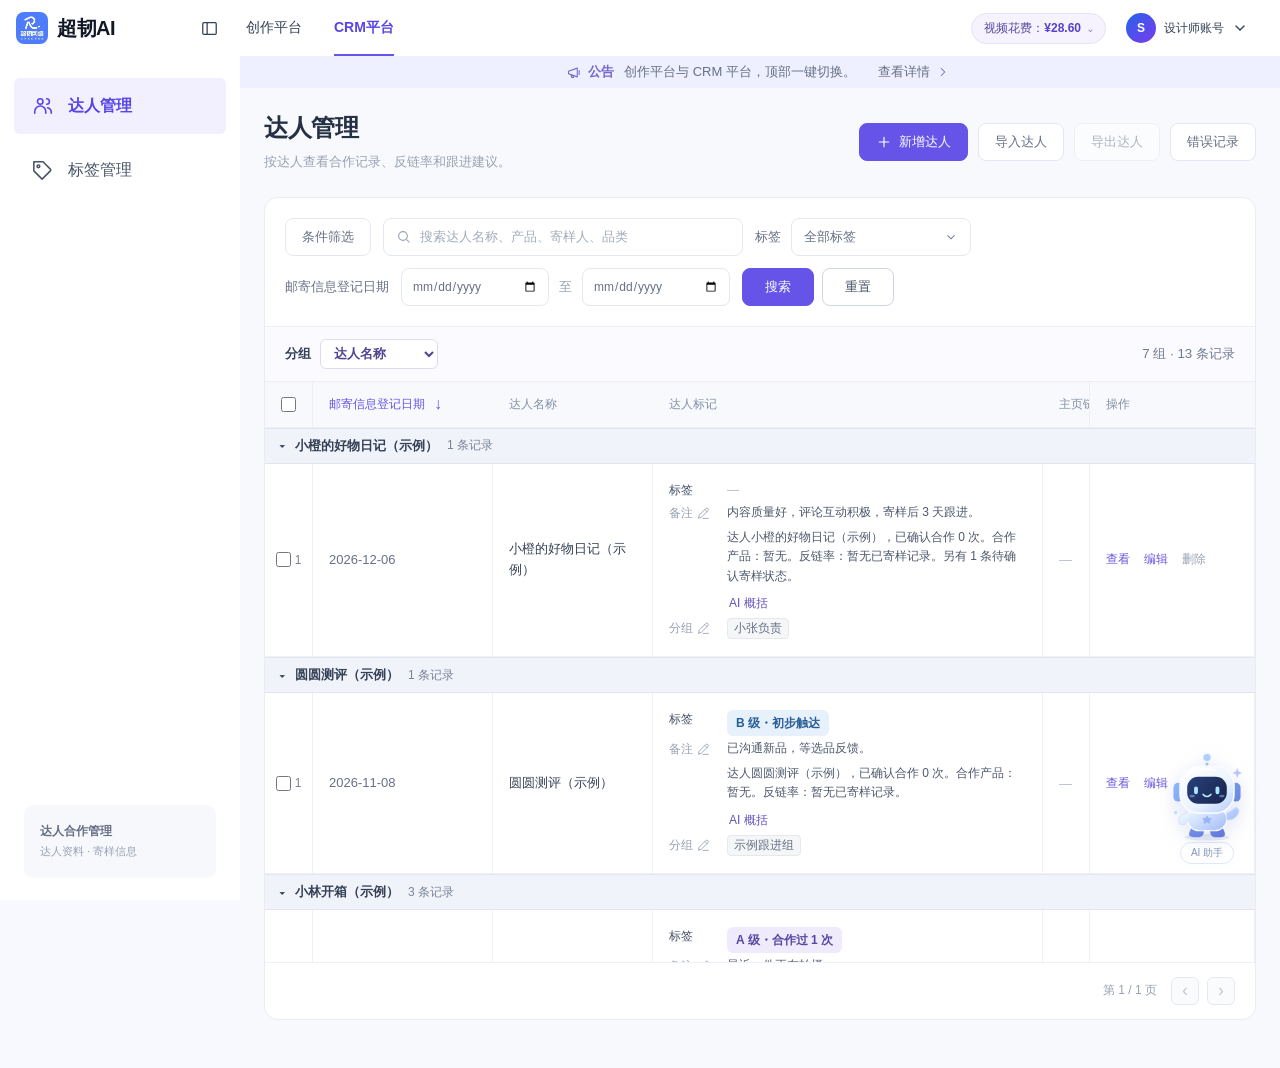
==== commit b6a484be: "上线视频花费明细和批量视频操作优化" ====
--- a/index.html
+++ b/index.html
@@ -8909,7 +8909,8 @@
   <link rel="stylesheet" href="./workbench.css?v=0363dd9edbc7" />
   <link rel="stylesheet" href="./qianchuan-review.css?v=d5526bd3d90d" />
   <link rel="stylesheet" href="./material-performance.css?v=d5b0b0aa3253" />
-  <link rel="stylesheet" href="./batch-video.css?v=552288778233" />
+  <link rel="stylesheet" href="./video-spend.css" />
+  <link rel="stylesheet" href="./batch-video.css?v=20261107-bulk-controls" />
 </head>
 <body>
   <div class="app-shell">
@@ -8984,6 +8985,14 @@
       <header class="topbar">
         <div aria-hidden="true"></div>
         <div class="top-actions">
+          <div class="video-spend">
+            <button type="button" id="videoSpendTrigger" aria-expanded="false" aria-controls="videoSpendPopup" title="查看今日视频生成花费">视频花费：<strong id="videoSpendAmount">—</strong><span aria-hidden="true">⌄</span></button>
+            <section id="videoSpendPopup" aria-label="我的视频花费" hidden>
+              <div class="vs-summary"><span>今日视频花费</span><strong id="videoSpendToday"></strong></div>
+              <div class="vs-recent-head"><b>最近消费</b><button type="button" id="videoSpendMore">查看费用明细 ›</button></div>
+              <ul id="videoSpendRecent"></ul>
+            </section>
+          </div>
           <div class="user-menu-wrap">
             <button class="user user-trigger" id="userMenuTrigger" type="button" aria-haspopup="menu" aria-expanded="false">
               <div class="avatar" id="topUserAvatar">M</div>
@@ -9959,6 +9968,33 @@
         </section>
 
         <!-- 系统设置：用户管理 -->
+        <section id="page-video-spend" class="page" aria-labelledby="videoSpendTitle">
+          <button type="button" class="vs-back">← 返回</button>
+          <div class="vs-detail-head">
+            <div><h2 id="videoSpendTitle">视频费用明细</h2><p id="videoSpendAccount"></p></div>
+            <button type="button" id="videoSpendExport">下载明细</button>
+          </div>
+          <div class="vs-ledger">
+            <form id="videoSpendFilters">
+              <label>开始日期<input type="date" name="start"></label>
+              <label>结束日期<input type="date" name="end"></label>
+              <label>模型<select name="model"></select></label>
+              <div class="vs-actions"><button type="submit">查询</button><button type="reset">重置</button></div>
+            </form>
+            <div class="vs-toolbar"><h3>消费记录</h3><p aria-live="polite">合计金额 <strong id="videoSpendTotal"></strong></p></div>
+            <div class="vs-table-wrap">
+              <table aria-label="视频消费记录"><thead><tr><th scope="col">消费时间</th><th scope="col">视频名称</th><th scope="col">模型</th><th scope="col">花费金额</th></tr></thead><tbody></tbody></table>
+            </div>
+            <div class="vs-footer">
+              <span id="videoSpendRange" aria-live="polite"></span>
+              <div class="vs-page-controls">
+                <nav id="videoSpendPages" aria-label="费用明细分页"></nav>
+                <select id="videoSpendPageSize" aria-label="每页记录数"><option value="5">5 条/页</option><option value="10">10 条/页</option><option value="20">20 条/页</option></select>
+              </div>
+            </div>
+          </div>
+        </section>
+
         <section id="page-settings" class="page user-management-page">
           <div class="user-list-view" id="userListView">
             <div class="user-page-header">
@@ -11268,7 +11304,7 @@
     let activeRoleEditorMode = "create";
     let activeRoleDetailMode = "view";
     const NAVIGATION_STATE_KEY = "superai-navigation-state";
-    const RESTORABLE_PAGES = new Set(["home", "workflows", "ai-apps", "workbench", "config", "session", "video-config", "review", "assets", "settings"]);
+    const RESTORABLE_PAGES = new Set(["home", "workflows", "ai-apps", "workbench", "config", "session", "video-config", "review", "assets", "settings", "video-spend"]);
     const RESTORABLE_SETTINGS_VIEWS = new Set(["users", "roles", "quota", "models", "logs"]);
     const REVIEW_DEMO_STATE_KEY = "chaoren-review-demo-state-v7";
     const REVIEW_IDENTITIES = {
@@ -19206,6 +19242,7 @@
       $("#defaultReviewerSelect").innerHTML = reviewReviewerOptions(reviewDemoState.defaultReviewerId, identity.id);
       $("#defaultReviewerSelect").disabled = !defaultReviewers.length;
       renderReviewNavigationCount();
+      document.dispatchEvent(new Event("video-spend-identity-change"));
       window.PublicAssets?.identityChanged();
     }
 
@@ -19726,6 +19763,7 @@
     restoreVideoSettings();
     restoreVideoConversationState();
   </script>
+  <script src="./video-spend.js"></script>
   <script src="./asset-tags.js?v=7db27a323c59"></script>
   <script src="./public-assets.js?v=f7d3d5d92f93"></script>
   <script src="./asset-file-tools.js?v=fc4b61f06ee5"></script>
@@ -19746,8 +19784,8 @@
   <script src="./workbench.js?v=3989a18900c0"></script>
   <script src="./qianchuan-review.js?v=f1838c893f9a"></script>
   <script src="./batch-video-media/export-thumbnails.js?v=9c93c18a91fe"></script>
-  <script src="./batch-video-results.js?v=34fa0f174560"></script>
-  <script src="./batch-video.js?v=b5a84f6db148"></script>
+  <script src="./batch-video-results.js?v=20261107-product-images"></script>
+  <script src="./batch-video.js?v=20261107-bulk-controls"></script>
   <script>
     if (location.hash === "#ai-apps/cross-border-profit") {
       document.querySelector('[data-platform="creation"][aria-pressed="false"]')?.click();
--- a/video-spend.css
+++ b/video-spend.css
@@ -0,0 +1,68 @@
+.video-spend { position: relative; color: #252b42; }
+#videoSpendTrigger { display: inline-flex; align-items: center; white-space: nowrap; border: 1px solid #e6e1fa; border-radius: 99px; padding: 6px 12px; background: #f6f3ff; color: #59489e; font-size: 12px; cursor: pointer; }
+#videoSpendTrigger strong { color: #5841ca; font-variant-numeric: tabular-nums; }
+#videoSpendTrigger span { margin-left: 6px; }
+#videoSpendTrigger:hover, #videoSpendTrigger[aria-expanded=true] { background: #ede8ff; }
+#videoSpendPopup { position: absolute; z-index: 45; top: calc(100% + 10px); right: 0; width: 310px; padding: 18px; border: 1px solid #e6e4f0; border-radius: 14px; background: white; box-shadow: 0 12px 40px #28224524; }
+.vs-summary { display: grid; gap: 4px; border-bottom: 1px solid #eeedf4; padding-bottom: 14px; }
+.vs-summary span, .vs-recent-head, .vs-entry small, #videoSpendAccount, #videoSpendTotal { color: #687184; font-size: 12px; }
+.vs-summary strong { font-size: 26px; color: #6046d5; }
+.vs-recent-head, .vs-entry, .vs-detail-head, .vs-toolbar { display: flex; align-items: center; justify-content: space-between; gap: 10px; }
+.vs-recent-head { margin: 12px 0 4px; }
+#videoSpendMore, #videoSpendExport { border: 0; background: transparent; color: #5946c3; padding: 4px 0; font-size: 12px; cursor: pointer; }
+#videoSpendRecent { padding: 0; margin: 0; list-style: none; max-height: min(330px, 52vh); overflow: auto; }
+.vs-entry { padding: 9px 0; border-bottom: 1px solid #f1f1f5; font-size: 13px; }
+.vs-entry:last-child { border-bottom: 0; }
+.vs-entry div { min-width: 0; }
+.vs-entry span { display: block; white-space: nowrap; overflow: hidden; text-overflow: ellipsis; }
+.vs-entry small { display: block; margin-top: 2px; }
+.vs-entry strong { white-space: nowrap; }
+#page-video-spend { width: 100%; max-width: 1320px; min-width: 0; margin: 0 auto; padding: 16px 0 32px; color: #252b42; }
+.vs-back { padding: 4px 0; margin-bottom: 12px; border: 0; background: transparent; color: #636b81; font: inherit; font-size: 13px; cursor: pointer; }
+.vs-back:hover { color: #5743c7; }
+.vs-detail-head { margin-bottom: 22px; }
+.vs-detail-head h2 { margin: 0; font-size: clamp(22px, 2vw, 28px); line-height: 1.3; }
+#videoSpendAccount { margin: 6px 0 0; color: #687184; font-size: 13px; }
+#page-video-spend button, #page-video-spend select { cursor: pointer; }
+#page-video-spend button:disabled { opacity: .45; cursor: default; }
+#videoSpendExport, .vs-actions button, #videoSpendPages button, #videoSpendPageSize {
+  min-height: 34px; padding: 0 13px; border: 1px solid #dfe2ec; border-radius: 7px; background: #fff; color: #454b61; font: inherit; font-size: 13px;
+}
+#videoSpendExport:hover:enabled, .vs-actions button[type=reset]:hover, #videoSpendPages button:hover:enabled { border-color: #bbaff4; background: #f8f6ff; }
+.vs-ledger { min-width: 0; background: #fff; border: 1px solid #e3e5ef; border-radius: 14px; box-shadow: 0 4px 18px #29335808; overflow: hidden; }
+#videoSpendFilters { display: flex; flex-wrap: wrap; align-items: flex-end; gap: 12px; padding: 20px 24px; border-bottom: 1px solid #e9eaf2; }
+#videoSpendFilters label { display: grid; gap: 7px; color: #51596e; font-size: 13px; }
+#videoSpendFilters input, #videoSpendFilters select { box-sizing: border-box; width: 155px; height: 36px; min-width: 0; padding: 0 10px; border: 1px solid #dbdfeb; border-radius: 7px; background: white; font: inherit; color: #30384e; }
+.vs-actions { display: flex; gap: 8px; }
+.vs-actions button { height: 36px; padding: 0 16px; }
+.vs-actions button[type=submit] { color: #fff; background: #6452df; border-color: #6452df; }
+.vs-actions button[type=submit]:hover { background: #5442c9; }
+.vs-toolbar { padding: 19px 24px 16px; }
+.vs-toolbar h3, .vs-toolbar p { margin: 0; }
+.vs-toolbar h3 { font-size: 16px; }
+.vs-toolbar p { color: #697084; font-size: 13px; }
+#videoSpendTotal { margin-left: 6px; color: #44358e; font-size: 21px; font-variant-numeric: tabular-nums; }
+.vs-table-wrap { overflow-x: auto; }
+#page-video-spend table { width: 100%; min-width: 540px; table-layout: fixed; border-collapse: collapse; font-size: 14px; }
+#page-video-spend :is(th,td) { padding: 15px 12px; vertical-align: middle; text-align: center; overflow-wrap: anywhere; border-bottom: 1px solid #edf0f5; font-variant-numeric: tabular-nums; }
+#page-video-spend th { padding-block: 11px; color: #616a7d; background: #f5f6fb; font-weight: 600; font-size: 13px; }
+#page-video-spend tbody tr:hover { background: #faf9ff; }
+#page-video-spend td[colspan] { padding: 44px 10px; color: #70788b; }
+.vs-footer, .vs-page-controls, #videoSpendPages { display: flex; flex-wrap: wrap; align-items: center; gap: 8px; }
+.vs-footer { justify-content: space-between; padding: 16px 24px; color: #687184; font-size: 13px; }
+#videoSpendPages { gap: 5px; }
+#videoSpendPages button { min-width: 32px; min-height: 32px; padding: 0 8px; }
+#videoSpendPages button[aria-current=page] { background: #6452df; color: white; border-color: #6452df; }
+#videoSpendPageSize { min-height: 32px; padding: 0 6px; }
+@media (max-width: 650px) {
+  #videoSpendPopup { position: fixed; top: var(--topbar); right: 8px; max-width: calc(100vw - 16px); }
+  #page-video-spend { padding: 4px 0 16px; }
+  #videoSpendFilters { display: grid; grid-template-columns: repeat(2, minmax(0, 1fr)); padding: 14px; gap: 10px; }
+  #videoSpendFilters :is(input, select) { width: 100%; }
+  .vs-actions { justify-content: flex-end; }
+  .vs-actions button { padding-inline: 9px; }
+  .vs-toolbar, .vs-footer { padding: 14px; }
+  .console-shell .top-actions { gap: 4px; }
+  .console-shell #topUserName, .console-shell .topbar .brand span { display: none; }
+  #videoSpendTrigger { padding: 5px 7px; font-size: 11px; }
+}
--- a/batch-video.css
+++ b/batch-video.css
@@ -182,6 +182,12 @@
 .bw-dialog h2 { margin:0; font-size:18px; font-weight:650; }
 .bw-dialog-body { padding:20px 22px; max-height:65vh; overflow:auto; }
 .bw-dialog > footer { display:flex; align-items:center; justify-content:flex-end; gap:10px; padding:16px 22px; border-top:1px solid #eceaf2; }
+.bw-notes-dialog { width:min(460px,calc(100vw - 32px)); border-radius:16px; }
+.bw-notes-dialog > header { padding:18px 20px 10px; border:0; }
+.bw-notes-dialog h2 { font-size:17px; }
+.bw-notes-dialog .bw-dialog-body { padding:4px 20px; }
+.bw-notes-dialog textarea { display:block; min-height:104px; }
+.bw-notes-dialog > footer { padding:12px 20px 20px; border:0; gap:8px; }
 .bw-dialog > footer > span { flex:1; min-width:0; color:#a09caa; font-size:12px; }
 .bw-picker-tabs { display:flex; gap:10px; margin-bottom:16px; border-bottom:1px solid #e8e5f0; }
 .bw-picker-tabs button { padding:9px 14px; border:0; border-bottom:2px solid transparent; color:#9890a5; background:none; }
@@ -327,6 +333,12 @@
 .bw-folder-field strong { font-size:13px; white-space:nowrap; }
 .bw-folder-field select { width:clamp(160px,16vw,225px); min-width:0; padding:8px 10px; border:1px solid #cfc8e4; border-radius:6px; color:#3f3955; background:white; font:inherit; }
 .bw-config-toolbar .bw-actions { margin-left:auto; flex-wrap:wrap; }
+.bw-config-toolbar .bw-bulk-category {
+  appearance:none; font:inherit; padding-right:30px; cursor:pointer;
+  background: white url("data:image/svg+xml,%3Csvg xmlns='http://www.w3.org/2000/svg' width='12' height='12' viewBox='0 0 12 12'%3E%3Cpath d='m2 4 4 4 4-4' fill='none' stroke='%237b5ddd' stroke-width='1.4'/%3E%3C/svg%3E") right 11px center / 12px no-repeat;
+}
+.bw-bulk-category:disabled { opacity:.42; cursor:not-allowed; }
+.bw-bulk-category:focus-visible { outline:3px solid #b4a5ff; outline-offset:2px; }
 .bw-config-panel .bw-table-scroll { max-height:clamp(215px,49vh,560px); margin-bottom:20px; }
 .bw-config-table thead th { position:sticky; top:0; z-index:1; }
 .bw-config-table td { height:72px; padding-top:8px; padding-bottom:8px; }
@@ -375,3 +387,24 @@
 .bw-review-actions :is(a,button):hover,.bw-review-reference:hover strong {text-decoration:underline;}
 
 .bw-review-state.neutral {background:#f0f1f5;color:#6b7384;}
+.bw-config-table.bw-flat-table { min-width:680px; }
+.bw-flat-table th:nth-child(1) { width:4%; }
+.bw-flat-table th:nth-child(2) { width:21%; }
+.bw-flat-table th:nth-child(3) { width:7%; }
+.bw-flat-table th:nth-child(4) { width:23%; }
+.bw-flat-table th:nth-child(5) { width:12%; }
+.bw-flat-table th:nth-child(6) { width:26%; }
+.bw-flat-table th:nth-child(7) { width:7%; }
+.bw-flat-table td,.bw-flat-table th { padding:8px; }
+.bw-flat-table .bw-ref-button strong { white-space:normal; overflow-wrap:anywhere; }
+.bw-flat-table .bw-thumb { width:46px; flex-basis:46px; height:36px; }
+.bw-row-images { display:flex; align-items:center; flex-wrap:wrap; gap:6px; }
+.bw-image-tile { display:inline-flex; position:relative; }
+.bw-image-tile > button:first-child { width:44px; height:46px; position:relative; border:1px solid #dedbe8; border-radius:5px; overflow:hidden; background:#faf9fd; padding:0; }
+.bw-image-tile img,.bw-image-tile .bw-photo { width:100%; height:100%; object-fit:cover; }
+.bw-image-tile small { position:absolute; left:0; bottom:0; padding:0 3px; border-radius:0 3px 0 0; background:#332e4bce; font-size:10px; color:white; }
+.bw-image-x { position:absolute; top:-5px; right:-4px; width:16px; height:16px; line-height:12px!important; border:1px solid #e4dfeb; background:white; color:#726a80; padding:0; border-radius:50%; }
+.bw-add-image { border:1px dashed #c6b7e6; border-radius:5px; color:#7457b7; background:#fcfaff; min-width:32px; min-height:35px; padding:3px 9px; }
+.bw-row-action { display:block; padding:3px 0; border:0; background:transparent; color:var(--w-purple); }
+.bw-row-action.muted { color:#858b9b; font-size:11px!important; }
+@media(max-width:1000px){.bw-flat-table .bw-thumb{width:32px;flex-basis:32px;height:29px}.bw-flat-table td,.bw-flat-table th{padding:5px}}
